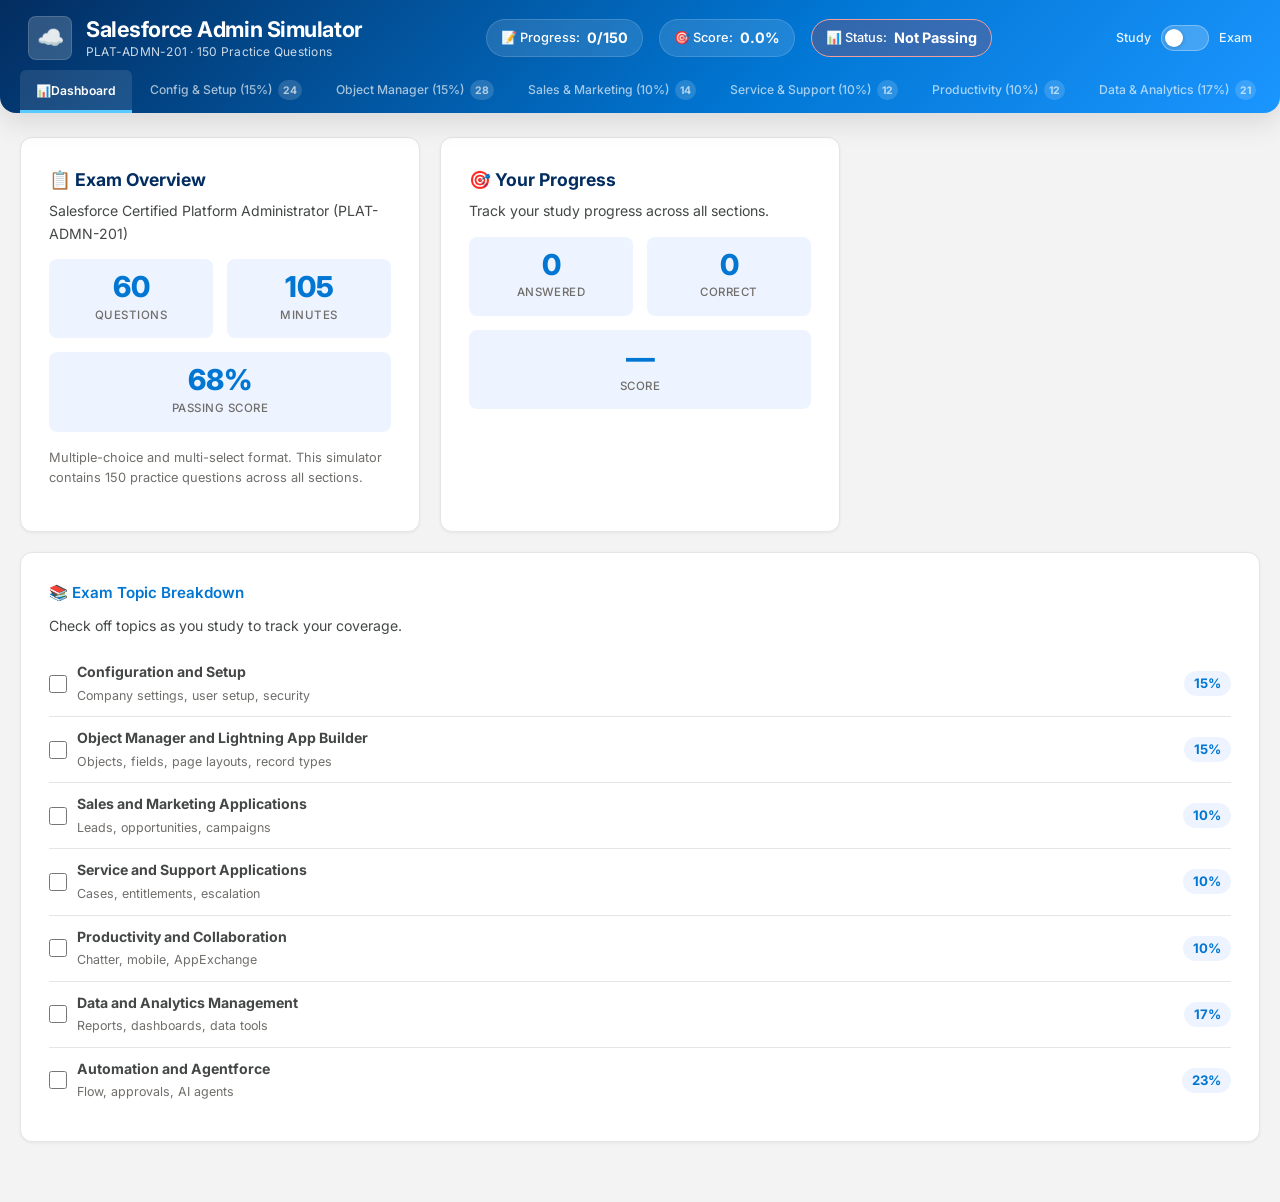
==== index.html @ 17dee217 "v1" ====
<!DOCTYPE html>
<!-- saved from url=(0061)https://david-bazalduaa.github.io/Salesforce_Admin_Questions/ -->
<html lang="en"><head><meta http-equiv="Content-Type" content="text/html; charset=UTF-8">
  
  <meta name="viewport" content="width=device-width, initial-scale=1.0">
  <meta name="description" content="Interactive Salesforce Certified Platform Administrator (PLAT-ADMN-201) Exam Simulator with 150 practice questions, study and exam modes, and real-time scoring.">
  <title>Salesforce Admin Exam Simulator — PLAT-ADMN-201</title>
  <link rel="stylesheet" href="./styles.css">
  <link rel="icon" href="data:image/svg+xml,&lt;svg xmlns=&#39;http://www.w3.org/2000/svg&#39; viewBox=&#39;0 0 100 100&#39;&gt;&lt;text y=&#39;.9em&#39; font-size=&#39;90&#39;&gt;%E2%98%81%EF%B8%8F&lt;/text&gt;&lt;/svg&gt;">
</head>
<body>

  <!-- ===== PASSWORD GATE OVERLAY ===== -->
  <div class="password-overlay unlocked" id="password-overlay">
    <div class="password-card">
      <div class="password-lock-icon">🔒</div>
      <h2>Authorized Access Only</h2>
      <p>Please enter the access password to start the simulator.</p>
      <form id="password-form" class="password-form" onsubmit="checkPassword(event)">
        <div class="password-input-wrapper">
          <input type="password" id="password-input" placeholder="Enter password" required="" autofocus="" autocomplete="current-password">
          <div class="password-error" id="password-error" style="display: none;">❌ Incorrect password. Please try again.</div>
        </div>
        <button type="submit" class="password-submit-btn">Unlock Simulator</button>
      </form>
    </div>
  </div>

  <!-- ===== APP HEADER ===== -->
  <header class="app-header">
    <div class="header-top">
      <!-- Brand -->
      <div class="header-brand">
        <div class="logo-icon">☁️</div>
        <h1>
          Salesforce Admin Simulator
          <span>PLAT-ADMN-201 · 150 Practice Questions</span>
        </h1>
      </div>

      <!-- Global Score Matrix -->
      <div class="score-matrix">
        <div class="score-pill" id="pill-progress">
          📝 Progress: <span class="pill-value">0/150</span>
        </div>
        <div class="score-pill" id="pill-score">
          🎯 Score: <span class="pill-value">0.0%</span>
        </div>
        <div class="score-pill failing" id="pill-status">
          📊 Status: <span class="pill-value">Not Passing</span>
        </div>

        <!-- Exam Timer (hidden by default) -->
        <div class="exam-timer" id="exam-timer">
          <span class="timer-icon">⏱️</span>
          <span id="timer-text">01:45:00</span>
        </div>

        <!-- Submit Exam Button (hidden by default) -->
        <button class="submit-exam-btn" id="submit-exam-btn">Submit Exam</button>
      </div>

      <!-- Mode Toggle -->
      <div class="mode-toggle-wrapper">
        <label for="mode-toggle">Study</label>
        <input type="checkbox" class="toggle-switch" id="mode-toggle" aria-label="Toggle between Study and Exam mode">
        <label for="mode-toggle">Exam</label>
      </div>
    </div>

    <!-- Tab Navigation -->
    <nav class="tab-nav" id="tab-nav" role="tablist" aria-label="Exam sections"><button class="tab-btn active" data-tab="0">📊Dashboard</button><button class="tab-btn" data-tab="1">Config &amp; Setup (15%)<span class="tab-badge">24</span></button><button class="tab-btn" data-tab="2">Object Manager (15%)<span class="tab-badge">28</span></button><button class="tab-btn" data-tab="3">Sales &amp; Marketing (10%)<span class="tab-badge">14</span></button><button class="tab-btn" data-tab="4">Service &amp; Support (10%)<span class="tab-badge">12</span></button><button class="tab-btn" data-tab="5">Productivity (10%)<span class="tab-badge">12</span></button><button class="tab-btn" data-tab="6">Data &amp; Analytics (17%)<span class="tab-badge">21</span></button><button class="tab-btn" data-tab="7">Automation (23%)<span class="tab-badge">39</span></button><button class="tab-btn" data-tab="8">🎯Full Exam (150)<span class="tab-badge">150</span></button></nav>
  </header>

  <!-- ===== MAIN CONTENT ===== -->
  <main id="app-container" class="">
    <div class="tab-content">
      <!-- Tab 0: Dashboard & Guide -->
      <div class="tab-pane active" id="tab-0" role="tabpanel">
    <div class="dashboard-grid">
      <div class="dash-card">
        <h2>📋 Exam Overview</h2>
        <p>Salesforce Certified Platform Administrator (PLAT-ADMN-201)</p>
        <div class="stat-row">
          <div class="stat-box">
            <div class="stat-value">60</div>
            <div class="stat-label">Questions</div>
          </div>
          <div class="stat-box">
            <div class="stat-value">105</div>
            <div class="stat-label">Minutes</div>
          </div>
          <div class="stat-box">
            <div class="stat-value">68%</div>
            <div class="stat-label">Passing Score</div>
          </div>
        </div>
        <p style="font-size:.8rem;color:var(--text-muted);">Multiple-choice and multi-select format. This simulator contains 150 practice questions across all sections.</p>
      </div>

      <div class="dash-card">
        <h2>🎯 Your Progress</h2>
        <p>Track your study progress across all sections.</p>
        <div class="stat-row">
          <div class="stat-box">
            <div class="stat-value" id="dash-answered">0</div>
            <div class="stat-label">Answered</div>
          </div>
          <div class="stat-box">
            <div class="stat-value" id="dash-correct">0</div>
            <div class="stat-label">Correct</div>
          </div>
          <div class="stat-box">
            <div class="stat-value" id="dash-score">—</div>
            <div class="stat-label">Score</div>
          </div>
        </div>
      </div>

      <div class="dash-card full-width">
        <h3>📚 Exam Topic Breakdown</h3>
        <p>Check off topics as you study to track your coverage.</p>
        <ul class="topic-checklist">
          
            <li>
              <input type="checkbox" id="chk-Configuration-and-Setup">
              <div>
                <strong>Configuration and Setup</strong><br>
                <span style="font-size:.78rem;color:var(--text-muted)">Company settings, user setup, security</span>
              </div>
              <span class="topic-weight">15%</span>
            </li>
          
            <li>
              <input type="checkbox" id="chk-Object-Manager-and-Lightning-App-Builder">
              <div>
                <strong>Object Manager and Lightning App Builder</strong><br>
                <span style="font-size:.78rem;color:var(--text-muted)">Objects, fields, page layouts, record types</span>
              </div>
              <span class="topic-weight">15%</span>
            </li>
          
            <li>
              <input type="checkbox" id="chk-Sales-and-Marketing-Applications">
              <div>
                <strong>Sales and Marketing Applications</strong><br>
                <span style="font-size:.78rem;color:var(--text-muted)">Leads, opportunities, campaigns</span>
              </div>
              <span class="topic-weight">10%</span>
            </li>
          
            <li>
              <input type="checkbox" id="chk-Service-and-Support-Applications">
              <div>
                <strong>Service and Support Applications</strong><br>
                <span style="font-size:.78rem;color:var(--text-muted)">Cases, entitlements, escalation</span>
              </div>
              <span class="topic-weight">10%</span>
            </li>
          
            <li>
              <input type="checkbox" id="chk-Productivity-and-Collaboration">
              <div>
                <strong>Productivity and Collaboration</strong><br>
                <span style="font-size:.78rem;color:var(--text-muted)">Chatter, mobile, AppExchange</span>
              </div>
              <span class="topic-weight">10%</span>
            </li>
          
            <li>
              <input type="checkbox" id="chk-Data-and-Analytics-Management">
              <div>
                <strong>Data and Analytics Management</strong><br>
                <span style="font-size:.78rem;color:var(--text-muted)">Reports, dashboards, data tools</span>
              </div>
              <span class="topic-weight">17%</span>
            </li>
          
            <li>
              <input type="checkbox" id="chk-Automation-and-Agentforce">
              <div>
                <strong>Automation and Agentforce</strong><br>
                <span style="font-size:.78rem;color:var(--text-muted)">Flow, approvals, AI agents</span>
              </div>
              <span class="topic-weight">23%</span>
            </li>
          
        </ul>
      </div>
    </div>
  </div>

      <!-- Tab 1: Configuration and Setup -->
      <div class="tab-pane" id="tab-1" role="tabpanel">
    <div class="section-header">
      <h2>Configuration and Setup</h2>
      <div class="section-header-actions">
        <button class="btn-shuffle" onclick="shuffleTab(1)" title="Shuffle question order">🔀 Shuffle</button>
        <span class="section-progress" id="progress-1">0 / 24 Answered</span>
      </div>
    </div>
    <div class="quiz-container" id="quiz-1">
      
    <div class="question-card" id="qcard-6" data-qid="6">
      <div class="question-header">
        <div class="question-number ">Q6</div>
        <div class="question-body">
          <div class="question-text">
            How should a Platform Administrator view Currencies, Fiscal Year settings, and Business Hours in Salesforce?
            
          </div>
        </div>
      </div>
      <div class="options-list" id="options-6">
        
          <div class="option-item" data-qid="6" data-letter="A" onclick="selectOption(6,&#39;A&#39;,false)">
            <div class="option-radio "></div>
            <div class="option-letter">A</div>
            <div class="option-text">User Management Settings</div>
          </div>
        
          <div class="option-item" data-qid="6" data-letter="B" onclick="selectOption(6,&#39;B&#39;,false)">
            <div class="option-radio "></div>
            <div class="option-letter">B</div>
            <div class="option-text">Company Settings</div>
          </div>
        
          <div class="option-item" data-qid="6" data-letter="C" onclick="selectOption(6,&#39;C&#39;,false)">
            <div class="option-radio "></div>
            <div class="option-letter">C</div>
            <div class="option-text">Custom Settings</div>
          </div>
        
          <div class="option-item" data-qid="6" data-letter="D" onclick="selectOption(6,&#39;D&#39;,false)">
            <div class="option-radio "></div>
            <div class="option-letter">D</div>
            <div class="option-text">Feature Settings</div>
          </div>
        
      </div>
      <div class="question-actions" id="actions-6">
        <button class="btn-submit primary" id="submit-6" disabled="" onclick="submitAnswer(6)">Submit Answer</button>
      </div>
      <div class="explanation-panel" id="explanation-6">
        <h4>💡 Explanation</h4>
        <p>In Salesforce Setup, Company Settings is the central location where global organizational parameters are managed, including Company Information, Fiscal Year settings, Business Hours, and Multi-Currency management.</p>
      </div>
    </div>
  
    <div class="question-card" id="qcard-7" data-qid="7">
      <div class="question-header">
        <div class="question-number ">Q7</div>
        <div class="question-body">
          <div class="question-text">
            A VP of sales needs to report on records owned by individuals in various parts of the role hierarchy. The organization-wide default is set to Private. What should a Platform Administrator configure to achieve this?
            
          </div>
        </div>
      </div>
      <div class="options-list" id="options-7">
        
          <div class="option-item" data-qid="7" data-letter="A" onclick="selectOption(7,&#39;A&#39;,false)">
            <div class="option-radio "></div>
            <div class="option-letter">A</div>
            <div class="option-text">Field-Level Security</div>
          </div>
        
          <div class="option-item" data-qid="7" data-letter="B" onclick="selectOption(7,&#39;B&#39;,false)">
            <div class="option-radio "></div>
            <div class="option-letter">B</div>
            <div class="option-text">Sharing Rules</div>
          </div>
        
          <div class="option-item" data-qid="7" data-letter="C" onclick="selectOption(7,&#39;C&#39;,false)">
            <div class="option-radio "></div>
            <div class="option-letter">C</div>
            <div class="option-text">Permission Sets</div>
          </div>
        
          <div class="option-item" data-qid="7" data-letter="D" onclick="selectOption(7,&#39;D&#39;,false)">
            <div class="option-radio "></div>
            <div class="option-letter">D</div>
            <div class="option-text">Restriction Rules</div>
          </div>
        
      </div>
      <div class="question-actions" id="actions-7">
        <button class="btn-submit primary" id="submit-7" disabled="" onclick="submitAnswer(7)">Submit Answer</button>
      </div>
      <div class="explanation-panel" id="explanation-7">
        <h4>💡 Explanation</h4>
        <p>When the Organization-Wide Default for an object is set to Private, Sharing Rules allow the admin to create exceptions based on record ownership or specific criteria to grant the necessary visibility for reporting without making the data public.</p>
      </div>
    </div>
  
    <div class="question-card" id="qcard-10" data-qid="10">
      <div class="question-header">
        <div class="question-number ">Q10</div>
        <div class="question-body">
          <div class="question-text">
            A Platform Administrator at Cloud Kicks is setting up a new Salesforce instance. The business requirements mandate that marketers are given access to opportunities. The administrator assigns the Marketing User profile. What should the administrator do next?
            
          </div>
        </div>
      </div>
      <div class="options-list" id="options-10">
        
          <div class="option-item" data-qid="10" data-letter="A" onclick="selectOption(10,&#39;A&#39;,false)">
            <div class="option-radio "></div>
            <div class="option-letter">A</div>
            <div class="option-text">Edit the object permissions to include Opportunity.</div>
          </div>
        
          <div class="option-item" data-qid="10" data-letter="B" onclick="selectOption(10,&#39;B&#39;,false)">
            <div class="option-radio "></div>
            <div class="option-letter">B</div>
            <div class="option-text">Add a custom permission set to include Opportunity.</div>
          </div>
        
          <div class="option-item" data-qid="10" data-letter="C" onclick="selectOption(10,&#39;C&#39;,false)">
            <div class="option-radio "></div>
            <div class="option-letter">C</div>
            <div class="option-text">Edit the role to enable Sales access.</div>
          </div>
        
          <div class="option-item" data-qid="10" data-letter="D" onclick="selectOption(10,&#39;D&#39;,false)">
            <div class="option-radio "></div>
            <div class="option-letter">D</div>
            <div class="option-text">Configure the assigned apps to include Opportunity.</div>
          </div>
        
      </div>
      <div class="question-actions" id="actions-10">
        <button class="btn-submit primary" id="submit-10" disabled="" onclick="submitAnswer(10)">Submit Answer</button>
      </div>
      <div class="explanation-panel" id="explanation-10">
        <h4>💡 Explanation</h4>
        <p>Profiles define Object-Level Security (CRUD permissions). The Marketing User profile typically does not include full Edit access to Opportunities. The admin should edit the profile's object permissions to include Read and Edit for Opportunities.</p>
      </div>
    </div>
  
    <div class="question-card" id="qcard-19" data-qid="19">
      <div class="question-header">
        <div class="question-number ">Q19</div>
        <div class="question-body">
          <div class="question-text">
            Universal Containers wants collaborative selling where multiple roles work together on customer accounts. Which feature should a Platform Administrator configure?
            
          </div>
        </div>
      </div>
      <div class="options-list" id="options-19">
        
          <div class="option-item" data-qid="19" data-letter="A" onclick="selectOption(19,&#39;A&#39;,false)">
            <div class="option-radio "></div>
            <div class="option-letter">A</div>
            <div class="option-text">Set up default account teams with specified access levels for different team roles.</div>
          </div>
        
          <div class="option-item" data-qid="19" data-letter="B" onclick="selectOption(19,&#39;B&#39;,false)">
            <div class="option-radio "></div>
            <div class="option-letter">B</div>
            <div class="option-text">Create sharing rules to grant access to opportunities and cases for support teams.</div>
          </div>
        
          <div class="option-item" data-qid="19" data-letter="C" onclick="selectOption(19,&#39;C&#39;,false)">
            <div class="option-radio "></div>
            <div class="option-letter">C</div>
            <div class="option-text">Configure role hierarchy to automatically grant account access to the appropriate teams.</div>
          </div>
        
          <div class="option-item" data-qid="19" data-letter="D" onclick="selectOption(19,&#39;D&#39;,false)">
            <div class="option-radio "></div>
            <div class="option-letter">D</div>
            <div class="option-text">Use permission sets to provide additional access to account-related records.</div>
          </div>
        
      </div>
      <div class="question-actions" id="actions-19">
        <button class="btn-submit primary" id="submit-19" disabled="" onclick="submitAnswer(19)">Submit Answer</button>
      </div>
      <div class="explanation-panel" id="explanation-19">
        <h4>💡 Explanation</h4>
        <p>Account Teams are designed specifically for collaborative selling, allowing multiple users with specific roles and varying levels of access. Default Account Teams allow users to add their entire team to an Account with a single click.</p>
      </div>
    </div>
  
    <div class="question-card" id="qcard-24" data-qid="24">
      <div class="question-header">
        <div class="question-number ">Q24</div>
        <div class="question-body">
          <div class="question-text">
            A Platform Administrator has set up a junior administrator as a delegated administrator. What should the administrator consider regarding delegated administrators?
            
          </div>
        </div>
      </div>
      <div class="options-list" id="options-24">
        
          <div class="option-item" data-qid="24" data-letter="A" onclick="selectOption(24,&#39;A&#39;,false)">
            <div class="option-radio "></div>
            <div class="option-letter">A</div>
            <div class="option-text">Delegated administrators can unlock users but cannot reset passwords.</div>
          </div>
        
          <div class="option-item" data-qid="24" data-letter="B" onclick="selectOption(24,&#39;B&#39;,false)">
            <div class="option-radio "></div>
            <div class="option-letter">B</div>
            <div class="option-text">Delegated administrators can update field-level security on standard objects.</div>
          </div>
        
          <div class="option-item" data-qid="24" data-letter="C" onclick="selectOption(24,&#39;C&#39;,false)">
            <div class="option-radio "></div>
            <div class="option-letter">C</div>
            <div class="option-text">Delegated administrators cannot modify permission sets.</div>
          </div>
        
          <div class="option-item" data-qid="24" data-letter="D" onclick="selectOption(24,&#39;D&#39;,false)">
            <div class="option-radio "></div>
            <div class="option-letter">D</div>
            <div class="option-text">Delegated administrators cannot assign users to profiles.</div>
          </div>
        
      </div>
      <div class="question-actions" id="actions-24">
        <button class="btn-submit primary" id="submit-24" disabled="" onclick="submitAnswer(24)">Submit Answer</button>
      </div>
      <div class="explanation-panel" id="explanation-24">
        <h4>💡 Explanation</h4>
        <p>Delegated administrators cannot modify permission sets. They are primarily intended to manage users within specific roles, reset passwords, and manage specific custom objects, without granting them full system access.</p>
      </div>
    </div>
  
    <div class="question-card" id="qcard-34" data-qid="34">
      <div class="question-header">
        <div class="question-number ">Q34</div>
        <div class="question-body">
          <div class="question-text">
            Cloud Kicks wants a small subset of leadership users to have Modify All access like administrators. How should the administrator team accomplish this?
            
          </div>
        </div>
      </div>
      <div class="options-list" id="options-34">
        
          <div class="option-item" data-qid="34" data-letter="A" onclick="selectOption(34,&#39;A&#39;,false)">
            <div class="option-radio "></div>
            <div class="option-letter">A</div>
            <div class="option-text">Assign the standard Platform User profile and edit permissions to Modify All.</div>
          </div>
        
          <div class="option-item" data-qid="34" data-letter="B" onclick="selectOption(34,&#39;B&#39;,false)">
            <div class="option-radio "></div>
            <div class="option-letter">B</div>
            <div class="option-text">Assign the standard System Administrator profile that includes Modify All access.</div>
          </div>
        
          <div class="option-item" data-qid="34" data-letter="C" onclick="selectOption(34,&#39;C&#39;,false)">
            <div class="option-radio "></div>
            <div class="option-letter">C</div>
            <div class="option-text">Assign the standard User profile and add a custom permission set with Modify All access.</div>
          </div>
        
          <div class="option-item" data-qid="34" data-letter="D" onclick="selectOption(34,&#39;D&#39;,false)">
            <div class="option-radio "></div>
            <div class="option-letter">D</div>
            <div class="option-text">Clone the standard User profile and assign a Modify All role.</div>
          </div>
        
      </div>
      <div class="question-actions" id="actions-34">
        <button class="btn-submit primary" id="submit-34" disabled="" onclick="submitAnswer(34)">Submit Answer</button>
      </div>
      <div class="explanation-panel" id="explanation-34">
        <h4>💡 Explanation</h4>
        <p>The Principle of Least Privilege dictates keeping leadership on their standard profile and granting Modify All Data via a Permission Set. This provides data visibility without administrative control.</p>
      </div>
    </div>
  
    <div class="question-card" id="qcard-39" data-qid="39">
      <div class="question-header">
        <div class="question-number ">Q39</div>
        <div class="question-body">
          <div class="question-text">
            A sales rep leaves and is rehired but can no longer see previously accessible records in a Private sharing model. What is the likely cause?
            
          </div>
        </div>
      </div>
      <div class="options-list" id="options-39">
        
          <div class="option-item" data-qid="39" data-letter="A" onclick="selectOption(39,&#39;A&#39;,false)">
            <div class="option-radio "></div>
            <div class="option-letter">A</div>
            <div class="option-text">The stage of the opportunity records was changed to Closed Lost.</div>
          </div>
        
          <div class="option-item" data-qid="39" data-letter="B" onclick="selectOption(39,&#39;B&#39;,false)">
            <div class="option-radio "></div>
            <div class="option-letter">B</div>
            <div class="option-text">The record type of the opportunity records was changed.</div>
          </div>
        
          <div class="option-item" data-qid="39" data-letter="C" onclick="selectOption(39,&#39;C&#39;,false)">
            <div class="option-radio "></div>
            <div class="option-letter">C</div>
            <div class="option-text">The records were manually shared with the user.</div>
          </div>
        
          <div class="option-item" data-qid="39" data-letter="D" onclick="selectOption(39,&#39;D&#39;,false)">
            <div class="option-radio "></div>
            <div class="option-letter">D</div>
            <div class="option-text">Permission sets were removed when the user was deactivated.</div>
          </div>
        
      </div>
      <div class="question-actions" id="actions-39">
        <button class="btn-submit primary" id="submit-39" disabled="" onclick="submitAnswer(39)">Submit Answer</button>
      </div>
      <div class="explanation-panel" id="explanation-39">
        <h4>💡 Explanation</h4>
        <p>When a user is deactivated, all their Manual Shares are automatically and permanently deleted. Even if the user is reactivated, those manual shares do not return.</p>
      </div>
    </div>
  
    <div class="question-card" id="qcard-59" data-qid="59">
      <div class="question-header">
        <div class="question-number ">Q59</div>
        <div class="question-body">
          <div class="question-text">
            A Platform Administrator has reviewed an upcoming critical update. How should the administrator proceed with activation?
            
          </div>
        </div>
      </div>
      <div class="options-list" id="options-59">
        
          <div class="option-item" data-qid="59" data-letter="A" onclick="selectOption(59,&#39;A&#39;,false)">
            <div class="option-radio "></div>
            <div class="option-letter">A</div>
            <div class="option-text">Allow the critical update to auto-activate in a sandbox.</div>
          </div>
        
          <div class="option-item" data-qid="59" data-letter="B" onclick="selectOption(59,&#39;B&#39;,false)">
            <div class="option-radio "></div>
            <div class="option-letter">B</div>
            <div class="option-text">Activate the critical update in production.</div>
          </div>
        
          <div class="option-item" data-qid="59" data-letter="C" onclick="selectOption(59,&#39;C&#39;,false)">
            <div class="option-radio "></div>
            <div class="option-letter">C</div>
            <div class="option-text">Activate the critical update in a sandbox.</div>
          </div>
        
          <div class="option-item" data-qid="59" data-letter="D" onclick="selectOption(59,&#39;D&#39;,false)">
            <div class="option-radio "></div>
            <div class="option-letter">D</div>
            <div class="option-text">Allow the critical update to auto-activate.</div>
          </div>
        
      </div>
      <div class="question-actions" id="actions-59">
        <button class="btn-submit primary" id="submit-59" disabled="" onclick="submitAnswer(59)">Submit Answer</button>
      </div>
      <div class="explanation-panel" id="explanation-59">
        <h4>💡 Explanation</h4>
        <p>Best practice is to activate and test critical updates in a Sandbox environment first to identify and resolve any breaking changes before they affect live business operations.</p>
      </div>
    </div>
  
    <div class="question-card" id="qcard-60" data-qid="60">
      <div class="question-header">
        <div class="question-number ">Q60</div>
        <div class="question-body">
          <div class="question-text">
            Users assigned a custom Minimum Access profile with permission sets don't see the Lightning interface. What should the administrator do?
            
          </div>
        </div>
      </div>
      <div class="options-list" id="options-60">
        
          <div class="option-item" data-qid="60" data-letter="A" onclick="selectOption(60,&#39;A&#39;,false)">
            <div class="option-radio "></div>
            <div class="option-letter">A</div>
            <div class="option-text">Enable the Enhanced Interface for User Access Policies.</div>
          </div>
        
          <div class="option-item" data-qid="60" data-letter="B" onclick="selectOption(60,&#39;B&#39;,false)">
            <div class="option-radio "></div>
            <div class="option-letter">B</div>
            <div class="option-text">Add Lightning component to a layout.</div>
          </div>
        
          <div class="option-item" data-qid="60" data-letter="C" onclick="selectOption(60,&#39;C&#39;,false)">
            <div class="option-radio "></div>
            <div class="option-letter">C</div>
            <div class="option-text">Create a page in Lightning App Builder with the org as default.</div>
          </div>
        
          <div class="option-item" data-qid="60" data-letter="D" onclick="selectOption(60,&#39;D&#39;,false)">
            <div class="option-radio "></div>
            <div class="option-letter">D</div>
            <div class="option-text">Assign a permission to enable Lightning Experience User.</div>
          </div>
        
      </div>
      <div class="question-actions" id="actions-60">
        <button class="btn-submit primary" id="submit-60" disabled="" onclick="submitAnswer(60)">Submit Answer</button>
      </div>
      <div class="explanation-panel" id="explanation-60">
        <h4>💡 Explanation</h4>
        <p>The Minimum Access profile does not include the Lightning Experience User permission. A Permission Set with this checkbox must be assigned to unlock the Lightning interface.</p>
      </div>
    </div>
  
    <div class="question-card" id="qcard-61" data-qid="61">
      <div class="question-header">
        <div class="question-number ">Q61</div>
        <div class="question-body">
          <div class="question-text">
            A VP of sales gets an error saving an opportunity but the administrator cannot replicate it. How should the administrator troubleshoot?
            
          </div>
        </div>
      </div>
      <div class="options-list" id="options-61">
        
          <div class="option-item" data-qid="61" data-letter="A" onclick="selectOption(61,&#39;A&#39;,false)">
            <div class="option-radio "></div>
            <div class="option-letter">A</div>
            <div class="option-text">Log in as a system administrator to troubleshoot.</div>
          </div>
        
          <div class="option-item" data-qid="61" data-letter="B" onclick="selectOption(61,&#39;B&#39;,false)">
            <div class="option-radio "></div>
            <div class="option-letter">B</div>
            <div class="option-text">Use 'Login as' to log in as the user.</div>
          </div>
        
          <div class="option-item" data-qid="61" data-letter="C" onclick="selectOption(61,&#39;C&#39;,false)">
            <div class="option-radio "></div>
            <div class="option-letter">C</div>
            <div class="option-text">Use an AppExchange product to troubleshoot.</div>
          </div>
        
          <div class="option-item" data-qid="61" data-letter="D" onclick="selectOption(61,&#39;D&#39;,false)">
            <div class="option-radio "></div>
            <div class="option-letter">D</div>
            <div class="option-text">Ask the user for their password so the admin can log in.</div>
          </div>
        
      </div>
      <div class="question-actions" id="actions-61">
        <button class="btn-submit primary" id="submit-61" disabled="" onclick="submitAnswer(61)">Submit Answer</button>
      </div>
      <div class="explanation-panel" id="explanation-61">
        <h4>💡 Explanation</h4>
        <p>The 'Login as' feature allows the administrator to experience the system through the user's specific profile, role, and sharing permissions to identify context-specific issues.</p>
      </div>
    </div>
  
    <div class="question-card" id="qcard-79" data-qid="79">
      <div class="question-header">
        <div class="question-number multi-select">Q79</div>
        <div class="question-body">
          <div class="question-text">
            Cloud Kicks has OWD for Opportunity set to Private. Which two features should open up access for collaborative deals?
            <span class="multi-badge">Select 2</span>
          </div>
        </div>
      </div>
      <div class="options-list" id="options-79">
        
          <div class="option-item" data-qid="79" data-letter="A" onclick="selectOption(79,&#39;A&#39;,true)">
            <div class="option-radio checkbox-style"></div>
            <div class="option-letter">A</div>
            <div class="option-text">Sharing rules</div>
          </div>
        
          <div class="option-item" data-qid="79" data-letter="B" onclick="selectOption(79,&#39;B&#39;,true)">
            <div class="option-radio checkbox-style"></div>
            <div class="option-letter">B</div>
            <div class="option-text">Sharing set</div>
          </div>
        
          <div class="option-item" data-qid="79" data-letter="C" onclick="selectOption(79,&#39;C&#39;,true)">
            <div class="option-radio checkbox-style"></div>
            <div class="option-letter">C</div>
            <div class="option-text">Role hierarchy</div>
          </div>
        
          <div class="option-item" data-qid="79" data-letter="D" onclick="selectOption(79,&#39;D&#39;,true)">
            <div class="option-radio checkbox-style"></div>
            <div class="option-letter">D</div>
            <div class="option-text">Profiles</div>
          </div>
        
      </div>
      <div class="question-actions" id="actions-79">
        <button class="btn-submit primary" id="submit-79" disabled="" onclick="submitAnswer(79)">Submit Answer</button>
      </div>
      <div class="explanation-panel" id="explanation-79">
        <h4>💡 Explanation</h4>
        <p>Sharing Rules grant lateral access based on criteria or ownership. Role Hierarchy automatically grants vertical access upward. Both extend the Private sharing model without making data public.</p>
      </div>
    </div>
  
    <div class="question-card" id="qcard-88" data-qid="88">
      <div class="question-header">
        <div class="question-number ">Q88</div>
        <div class="question-body">
          <div class="question-text">
            Ursa Major Solar has reps on Pacific and Eastern Time. Eastern reps need business hours set 3 hours earlier. How should a Platform Administrator solve this?
            
          </div>
        </div>
      </div>
      <div class="options-list" id="options-88">
        
          <div class="option-item" data-qid="88" data-letter="A" onclick="selectOption(88,&#39;A&#39;,false)">
            <div class="option-radio "></div>
            <div class="option-letter">A</div>
            <div class="option-text">Adjust the current business hours to accommodate the Eastern time zone.</div>
          </div>
        
          <div class="option-item" data-qid="88" data-letter="B" onclick="selectOption(88,&#39;B&#39;,false)">
            <div class="option-radio "></div>
            <div class="option-letter">B</div>
            <div class="option-text">Allow the reps to set business hours manually.</div>
          </div>
        
          <div class="option-item" data-qid="88" data-letter="C" onclick="selectOption(88,&#39;C&#39;,false)">
            <div class="option-radio "></div>
            <div class="option-letter">C</div>
            <div class="option-text">Set temporary business hours for each time zone.</div>
          </div>
        
          <div class="option-item" data-qid="88" data-letter="D" onclick="selectOption(88,&#39;D&#39;,false)">
            <div class="option-radio "></div>
            <div class="option-letter">D</div>
            <div class="option-text">Create one set of business hours per time zone.</div>
          </div>
        
      </div>
      <div class="question-actions" id="actions-88">
        <button class="btn-submit primary" id="submit-88" disabled="" onclick="submitAnswer(88)">Submit Answer</button>
      </div>
      <div class="explanation-panel" id="explanation-88">
        <h4>💡 Explanation</h4>
        <p>Salesforce allows creating multiple Business Hours records to support teams in different time zones. This ensures escalation rules and milestones calculate correctly per timezone.</p>
      </div>
    </div>
  
    <div class="question-card" id="qcard-96" data-qid="96">
      <div class="question-header">
        <div class="question-number ">Q96</div>
        <div class="question-body">
          <div class="question-text">
            A Platform Administrator needs to ensure only individual users' financial records are visible on reports to meet data privacy requirements. How?
            
          </div>
        </div>
      </div>
      <div class="options-list" id="options-96">
        
          <div class="option-item" data-qid="96" data-letter="A" onclick="selectOption(96,&#39;A&#39;,false)">
            <div class="option-radio "></div>
            <div class="option-letter">A</div>
            <div class="option-text">Set sharing model as Public Read/Write.</div>
          </div>
        
          <div class="option-item" data-qid="96" data-letter="B" onclick="selectOption(96,&#39;B&#39;,false)">
            <div class="option-radio "></div>
            <div class="option-letter">B</div>
            <div class="option-text">Set sharing model as Private for the respective object(s).</div>
          </div>
        
          <div class="option-item" data-qid="96" data-letter="C" onclick="selectOption(96,&#39;C&#39;,false)">
            <div class="option-radio "></div>
            <div class="option-letter">C</div>
            <div class="option-text">Create multiple reports filtered per user.</div>
          </div>
        
          <div class="option-item" data-qid="96" data-letter="D" onclick="selectOption(96,&#39;D&#39;,false)">
            <div class="option-radio "></div>
            <div class="option-letter">D</div>
            <div class="option-text">Use Apex sharing to hide records.</div>
          </div>
        
      </div>
      <div class="question-actions" id="actions-96">
        <button class="btn-submit primary" id="submit-96" disabled="" onclick="submitAnswer(96)">Submit Answer</button>
      </div>
      <div class="explanation-panel" id="explanation-96">
        <h4>💡 Explanation</h4>
        <p>Setting the OWD to Private ensures users can only see their own records. Report engines automatically respect these sharing settings.</p>
      </div>
    </div>
  
    <div class="question-card" id="qcard-97" data-qid="97">
      <div class="question-header">
        <div class="question-number ">Q97</div>
        <div class="question-body">
          <div class="question-text">
            A sales manager is going on leave for several months. How should a Platform Administrator prevent them from logging in?
            
          </div>
        </div>
      </div>
      <div class="options-list" id="options-97">
        
          <div class="option-item" data-qid="97" data-letter="A" onclick="selectOption(97,&#39;A&#39;,false)">
            <div class="option-radio "></div>
            <div class="option-letter">A</div>
            <div class="option-text">Reassign the user's license during leave.</div>
          </div>
        
          <div class="option-item" data-qid="97" data-letter="B" onclick="selectOption(97,&#39;B&#39;,false)">
            <div class="option-radio "></div>
            <div class="option-letter">B</div>
            <div class="option-text">Change the Login Hours for the profile.</div>
          </div>
        
          <div class="option-item" data-qid="97" data-letter="C" onclick="selectOption(97,&#39;C&#39;,false)">
            <div class="option-radio "></div>
            <div class="option-letter">C</div>
            <div class="option-text">Freeze the user's account.</div>
          </div>
        
          <div class="option-item" data-qid="97" data-letter="D" onclick="selectOption(97,&#39;D&#39;,false)">
            <div class="option-radio "></div>
            <div class="option-letter">D</div>
            <div class="option-text">Restrict Login IP Addresses for the profile.</div>
          </div>
        
      </div>
      <div class="question-actions" id="actions-97">
        <button class="btn-submit primary" id="submit-97" disabled="" onclick="submitAnswer(97)">Submit Answer</button>
      </div>
      <div class="explanation-panel" id="explanation-97">
        <h4>💡 Explanation</h4>
        <p>Freezing an account stops the user from accessing the system immediately without deactivating them, preserving their records, role, and dashboard dependencies.</p>
      </div>
    </div>
  
    <div class="question-card" id="qcard-106" data-qid="106">
      <div class="question-header">
        <div class="question-number ">Q106</div>
        <div class="question-body">
          <div class="question-text">
            A Platform Administrator needs to restrict login access to specific hours and IP addresses. Which setting should be updated?
            
          </div>
        </div>
      </div>
      <div class="options-list" id="options-106">
        
          <div class="option-item" data-qid="106" data-letter="A" onclick="selectOption(106,&#39;A&#39;,false)">
            <div class="option-radio "></div>
            <div class="option-letter">A</div>
            <div class="option-text">Company Settings</div>
          </div>
        
          <div class="option-item" data-qid="106" data-letter="B" onclick="selectOption(106,&#39;B&#39;,false)">
            <div class="option-radio "></div>
            <div class="option-letter">B</div>
            <div class="option-text">The user's role</div>
          </div>
        
          <div class="option-item" data-qid="106" data-letter="C" onclick="selectOption(106,&#39;C&#39;,false)">
            <div class="option-radio "></div>
            <div class="option-letter">C</div>
            <div class="option-text">The user's profile</div>
          </div>
        
          <div class="option-item" data-qid="106" data-letter="D" onclick="selectOption(106,&#39;D&#39;,false)">
            <div class="option-radio "></div>
            <div class="option-letter">D</div>
            <div class="option-text">Custom permission sets</div>
          </div>
        
      </div>
      <div class="question-actions" id="actions-106">
        <button class="btn-submit primary" id="submit-106" disabled="" onclick="submitAnswer(106)">Submit Answer</button>
      </div>
      <div class="explanation-panel" id="explanation-106">
        <h4>💡 Explanation</h4>
        <p>Login Hours and Login IP Ranges are managed at the Profile level and are strictly enforced, denying access outside allowed hours or from unauthorized IPs.</p>
      </div>
    </div>
  
    <div class="question-card" id="qcard-111" data-qid="111">
      <div class="question-header">
        <div class="question-number ">Q111</div>
        <div class="question-body">
          <div class="question-text">
            Cloud Kicks is hiring 15 support reps who need Service Console access. How should the administrator ensure appropriate access?
            
          </div>
        </div>
      </div>
      <div class="options-list" id="options-111">
        
          <div class="option-item" data-qid="111" data-letter="A" onclick="selectOption(111,&#39;A&#39;,false)">
            <div class="option-radio "></div>
            <div class="option-letter">A</div>
            <div class="option-text">Enable the Service Cloud User feature license for the support reps.</div>
          </div>
        
          <div class="option-item" data-qid="111" data-letter="B" onclick="selectOption(111,&#39;B&#39;,false)">
            <div class="option-radio "></div>
            <div class="option-letter">B</div>
            <div class="option-text">Create a permission set for the Service Console.</div>
          </div>
        
          <div class="option-item" data-qid="111" data-letter="C" onclick="selectOption(111,&#39;C&#39;,false)">
            <div class="option-radio "></div>
            <div class="option-letter">C</div>
            <div class="option-text">Build a Service Console using Lightning App Builder.</div>
          </div>
        
          <div class="option-item" data-qid="111" data-letter="D" onclick="selectOption(111,&#39;D&#39;,false)">
            <div class="option-radio "></div>
            <div class="option-letter">D</div>
            <div class="option-text">Assign the Salesforce Platform User License.</div>
          </div>
        
      </div>
      <div class="question-actions" id="actions-111">
        <button class="btn-submit primary" id="submit-111" disabled="" onclick="submitAnswer(111)">Submit Answer</button>
      </div>
      <div class="explanation-panel" id="explanation-111">
        <h4>💡 Explanation</h4>
        <p>The Service Cloud User feature license checkbox must be enabled on each user's record to provide access to the Service Console and advanced Service Cloud features.</p>
      </div>
    </div>
  
    <div class="question-card" id="qcard-113" data-qid="113">
      <div class="question-header">
        <div class="question-number ">Q113</div>
        <div class="question-body">
          <div class="question-text">
            A new Platform Administrator needs to find out what type of licenses have been purchased and how many are available. Where should they look?
            
          </div>
        </div>
      </div>
      <div class="options-list" id="options-113">
        
          <div class="option-item" data-qid="113" data-letter="A" onclick="selectOption(113,&#39;A&#39;,false)">
            <div class="option-radio "></div>
            <div class="option-letter">A</div>
            <div class="option-text">Usage-based entitlements related list in company information</div>
          </div>
        
          <div class="option-item" data-qid="113" data-letter="B" onclick="selectOption(113,&#39;B&#39;,false)">
            <div class="option-radio "></div>
            <div class="option-letter">B</div>
            <div class="option-text">Search for licenses types in setup</div>
          </div>
        
          <div class="option-item" data-qid="113" data-letter="C" onclick="selectOption(113,&#39;C&#39;,false)">
            <div class="option-radio "></div>
            <div class="option-letter">C</div>
            <div class="option-text">User licenses related list in company information</div>
          </div>
        
          <div class="option-item" data-qid="113" data-letter="D" onclick="selectOption(113,&#39;D&#39;,false)">
            <div class="option-radio "></div>
            <div class="option-letter">D</div>
            <div class="option-text">User management settings in setup</div>
          </div>
        
      </div>
      <div class="question-actions" id="actions-113">
        <button class="btn-submit primary" id="submit-113" disabled="" onclick="submitAnswer(113)">Submit Answer</button>
      </div>
      <div class="explanation-panel" id="explanation-113">
        <h4>💡 Explanation</h4>
        <p>The Company Information page in Setup shows the User Licenses related list with every license type, total seats, seats in use, and available licenses.</p>
      </div>
    </div>
  
    <div class="question-card" id="qcard-117" data-qid="117">
      <div class="question-header">
        <div class="question-number multi-select">Q117</div>
        <div class="question-body">
          <div class="question-text">
            A user is locked out of Salesforce after multiple failed login attempts. Which two steps should a Platform Administrator take?
            <span class="multi-badge">Select 2</span>
          </div>
        </div>
      </div>
      <div class="options-list" id="options-117">
        
          <div class="option-item" data-qid="117" data-letter="A" onclick="selectOption(117,&#39;A&#39;,true)">
            <div class="option-radio checkbox-style"></div>
            <div class="option-letter">A</div>
            <div class="option-text">Log in as the user to unlock and reset the password.</div>
          </div>
        
          <div class="option-item" data-qid="117" data-letter="B" onclick="selectOption(117,&#39;B&#39;,true)">
            <div class="option-radio checkbox-style"></div>
            <div class="option-letter">B</div>
            <div class="option-text">Use the unlock button on the user's record detail page.</div>
          </div>
        
          <div class="option-item" data-qid="117" data-letter="C" onclick="selectOption(117,&#39;C&#39;,true)">
            <div class="option-radio checkbox-style"></div>
            <div class="option-letter">C</div>
            <div class="option-text">Reset password on the user's record detail page.</div>
          </div>
        
          <div class="option-item" data-qid="117" data-letter="D" onclick="selectOption(117,&#39;D&#39;,true)">
            <div class="option-radio checkbox-style"></div>
            <div class="option-letter">D</div>
            <div class="option-text">Reset the password policies to allow the user to login.</div>
          </div>
        
      </div>
      <div class="question-actions" id="actions-117">
        <button class="btn-submit primary" id="submit-117" disabled="" onclick="submitAnswer(117)">Submit Answer</button>
      </div>
      <div class="explanation-panel" id="explanation-117">
        <h4>💡 Explanation</h4>
        <p>The administrator should first click the Unlock button to clear the lockout status, then use the Reset Password button to send a temporary link to the user's email.</p>
      </div>
    </div>
  
    <div class="question-card" id="qcard-118" data-qid="118">
      <div class="question-header">
        <div class="question-number ">Q118</div>
        <div class="question-body">
          <div class="question-text">
            Service reps in a call center use different desks daily. How should a Platform Administrator streamline the login process to avoid repeated authentication?
            
          </div>
        </div>
      </div>
      <div class="options-list" id="options-118">
        
          <div class="option-item" data-qid="118" data-letter="A" onclick="selectOption(118,&#39;A&#39;,false)">
            <div class="option-radio "></div>
            <div class="option-letter">A</div>
            <div class="option-text">Custom Profile</div>
          </div>
        
          <div class="option-item" data-qid="118" data-letter="B" onclick="selectOption(118,&#39;B&#39;,false)">
            <div class="option-radio "></div>
            <div class="option-letter">B</div>
            <div class="option-text">Trusted IP Ranges</div>
          </div>
        
          <div class="option-item" data-qid="118" data-letter="C" onclick="selectOption(118,&#39;C&#39;,false)">
            <div class="option-radio "></div>
            <div class="option-letter">C</div>
            <div class="option-text">Multi-factor Authentication</div>
          </div>
        
          <div class="option-item" data-qid="118" data-letter="D" onclick="selectOption(118,&#39;D&#39;,false)">
            <div class="option-radio "></div>
            <div class="option-letter">D</div>
            <div class="option-text">Permission Set</div>
          </div>
        
      </div>
      <div class="question-actions" id="actions-118">
        <button class="btn-submit primary" id="submit-118" disabled="" onclick="submitAnswer(118)">Submit Answer</button>
      </div>
      <div class="explanation-panel" id="explanation-118">
        <h4>💡 Explanation</h4>
        <p>Trusted IP Ranges (Network Access) bypass identity verification for users logging in from within the corporate network, preventing 'unrecognized device' prompts.</p>
      </div>
    </div>
  
    <div class="question-card" id="qcard-119" data-qid="119">
      <div class="question-header">
        <div class="question-number ">Q119</div>
        <div class="question-body">
          <div class="question-text">
            Two sales teams with roles subordinate to the same Manager need to share records. How should a Platform Administrator share records owned by sales team A with sales team B?
            
          </div>
        </div>
      </div>
      <div class="options-list" id="options-119">
        
          <div class="option-item" data-qid="119" data-letter="A" onclick="selectOption(119,&#39;A&#39;,false)">
            <div class="option-radio "></div>
            <div class="option-letter">A</div>
            <div class="option-text">Criteria-based sharing</div>
          </div>
        
          <div class="option-item" data-qid="119" data-letter="B" onclick="selectOption(119,&#39;B&#39;,false)">
            <div class="option-radio "></div>
            <div class="option-letter">B</div>
            <div class="option-text">Owner-based sharing</div>
          </div>
        
          <div class="option-item" data-qid="119" data-letter="C" onclick="selectOption(119,&#39;C&#39;,false)">
            <div class="option-radio "></div>
            <div class="option-letter">C</div>
            <div class="option-text">Hierarchical sharing</div>
          </div>
        
          <div class="option-item" data-qid="119" data-letter="D" onclick="selectOption(119,&#39;D&#39;,false)">
            <div class="option-radio "></div>
            <div class="option-letter">D</div>
            <div class="option-text">Manual sharing</div>
          </div>
        
      </div>
      <div class="question-actions" id="actions-119">
        <button class="btn-submit primary" id="submit-119" disabled="" onclick="submitAnswer(119)">Submit Answer</button>
      </div>
      <div class="explanation-panel" id="explanation-119">
        <h4>💡 Explanation</h4>
        <p>An Owner-based Sharing Rule shares records owned by members of one role with members of another role, providing lateral access between peer teams.</p>
      </div>
    </div>
  
    <div class="question-card" id="qcard-122" data-qid="122">
      <div class="question-header">
        <div class="question-number ">Q122</div>
        <div class="question-body">
          <div class="question-text">
            A Platform Administrator gets a duplicate username error when setting up a new user. What is causing this?
            
          </div>
        </div>
      </div>
      <div class="options-list" id="options-122">
        
          <div class="option-item" data-qid="122" data-letter="A" onclick="selectOption(122,&#39;A&#39;,false)">
            <div class="option-radio "></div>
            <div class="option-letter">A</div>
            <div class="option-text">The username was not configured in the format of an email address.</div>
          </div>
        
          <div class="option-item" data-qid="122" data-letter="B" onclick="selectOption(122,&#39;B&#39;,false)">
            <div class="option-radio "></div>
            <div class="option-letter">B</div>
            <div class="option-text">The email address and username must be unique across all Salesforce orgs.</div>
          </div>
        
          <div class="option-item" data-qid="122" data-letter="C" onclick="selectOption(122,&#39;C&#39;,false)">
            <div class="option-radio "></div>
            <div class="option-letter">C</div>
            <div class="option-text">The username must be unique across all Salesforce orgs.</div>
          </div>
        
          <div class="option-item" data-qid="122" data-letter="D" onclick="selectOption(122,&#39;D&#39;,false)">
            <div class="option-radio "></div>
            <div class="option-letter">D</div>
            <div class="option-text">The username has a restricted domain name within it.</div>
          </div>
        
      </div>
      <div class="question-actions" id="actions-122">
        <button class="btn-submit primary" id="submit-122" disabled="" onclick="submitAnswer(122)">Submit Answer</button>
      </div>
      <div class="explanation-panel" id="explanation-122">
        <h4>💡 Explanation</h4>
        <p>Salesforce usernames are globally unique identifiers. A username used in any Salesforce organization (production, sandboxes, developer editions) cannot be reused in any other org.</p>
      </div>
    </div>
  
    <div class="question-card" id="qcard-127" data-qid="127">
      <div class="question-header">
        <div class="question-number ">Q127</div>
        <div class="question-body">
          <div class="question-text">
            Multiple system administrators make configuration changes. Which tool tracks these changes?
            
          </div>
        </div>
      </div>
      <div class="options-list" id="options-127">
        
          <div class="option-item" data-qid="127" data-letter="A" onclick="selectOption(127,&#39;A&#39;,false)">
            <div class="option-radio "></div>
            <div class="option-letter">A</div>
            <div class="option-text">Health Check</div>
          </div>
        
          <div class="option-item" data-qid="127" data-letter="B" onclick="selectOption(127,&#39;B&#39;,false)">
            <div class="option-radio "></div>
            <div class="option-letter">B</div>
            <div class="option-text">Setup Audit Trail</div>
          </div>
        
          <div class="option-item" data-qid="127" data-letter="C" onclick="selectOption(127,&#39;C&#39;,false)">
            <div class="option-radio "></div>
            <div class="option-letter">C</div>
            <div class="option-text">History Tracking</div>
          </div>
        
          <div class="option-item" data-qid="127" data-letter="D" onclick="selectOption(127,&#39;D&#39;,false)">
            <div class="option-radio "></div>
            <div class="option-letter">D</div>
            <div class="option-text">Feed Tracking</div>
          </div>
        
      </div>
      <div class="question-actions" id="actions-127">
        <button class="btn-submit primary" id="submit-127" disabled="" onclick="submitAnswer(127)">Submit Answer</button>
      </div>
      <div class="explanation-panel" id="explanation-127">
        <h4>💡 Explanation</h4>
        <p>Setup Audit Trail records all administrative and configuration changes, including who made them, when, and what was altered, for the last six months.</p>
      </div>
    </div>
  
    <div class="question-card" id="qcard-132" data-qid="132">
      <div class="question-header">
        <div class="question-number ">Q132</div>
        <div class="question-body">
          <div class="question-text">
            Sales reps should be able to report on each other's records with OWD set to Private. What should a Platform Administrator do?
            
          </div>
        </div>
      </div>
      <div class="options-list" id="options-132">
        
          <div class="option-item" data-qid="132" data-letter="A" onclick="selectOption(132,&#39;A&#39;,false)">
            <div class="option-radio "></div>
            <div class="option-letter">A</div>
            <div class="option-text">Create an owner-based sharing rule for Accounts with Read Only Opportunity Access.</div>
          </div>
        
          <div class="option-item" data-qid="132" data-letter="B" onclick="selectOption(132,&#39;B&#39;,false)">
            <div class="option-radio "></div>
            <div class="option-letter">B</div>
            <div class="option-text">Create a report and save it in a shared folder.</div>
          </div>
        
          <div class="option-item" data-qid="132" data-letter="C" onclick="selectOption(132,&#39;C&#39;,false)">
            <div class="option-radio "></div>
            <div class="option-letter">C</div>
            <div class="option-text">Use Apex sharing to share records between users.</div>
          </div>
        
          <div class="option-item" data-qid="132" data-letter="D" onclick="selectOption(132,&#39;D&#39;,false)">
            <div class="option-radio "></div>
            <div class="option-letter">D</div>
            <div class="option-text">Create manual sharing for specific records.</div>
          </div>
        
      </div>
      <div class="question-actions" id="actions-132">
        <button class="btn-submit primary" id="submit-132" disabled="" onclick="submitAnswer(132)">Submit Answer</button>
      </div>
      <div class="explanation-panel" id="explanation-132">
        <h4>💡 Explanation</h4>
        <p>An Owner-based Sharing Rule shares records between members of a Public Group, granting Read Only access to Accounts and associated Opportunities.</p>
      </div>
    </div>
  
    <div class="question-card" id="qcard-142" data-qid="142">
      <div class="question-header">
        <div class="question-number ">Q142</div>
        <div class="question-body">
          <div class="question-text">
            A Platform Administrator is unable to deactivate a user who has left the company. What is preventing the deactivation?
            
          </div>
        </div>
      </div>
      <div class="options-list" id="options-142">
        
          <div class="option-item" data-qid="142" data-letter="A" onclick="selectOption(142,&#39;A&#39;,false)">
            <div class="option-radio "></div>
            <div class="option-letter">A</div>
            <div class="option-text">The user is the running user of a dashboard.</div>
          </div>
        
          <div class="option-item" data-qid="142" data-letter="B" onclick="selectOption(142,&#39;B&#39;,false)">
            <div class="option-radio "></div>
            <div class="option-letter">B</div>
            <div class="option-text">The user is part of an active case assignment rule.</div>
          </div>
        
          <div class="option-item" data-qid="142" data-letter="C" onclick="selectOption(142,&#39;C&#39;,false)">
            <div class="option-radio "></div>
            <div class="option-letter">C</div>
            <div class="option-text">The user is part of an Opportunity team.</div>
          </div>
        
          <div class="option-item" data-qid="142" data-letter="D" onclick="selectOption(142,&#39;D&#39;,false)">
            <div class="option-radio "></div>
            <div class="option-letter">D</div>
            <div class="option-text">The user is part of an Account team.</div>
          </div>
        
      </div>
      <div class="question-actions" id="actions-142">
        <button class="btn-submit primary" id="submit-142" disabled="" onclick="submitAnswer(142)">Submit Answer</button>
      </div>
      <div class="explanation-panel" id="explanation-142">
        <h4>💡 Explanation</h4>
        <p>Being the Running User of a Dashboard is a hard system block that prevents deactivation. The administrator must change the dashboard's running user first.</p>
      </div>
    </div>
  
    </div>
  </div>

      <!-- Tab 2: Object Manager and Lightning App Builder -->
      <div class="tab-pane" id="tab-2" role="tabpanel">
    <div class="section-header">
      <h2>Object Manager and Lightning App Builder</h2>
      <div class="section-header-actions">
        <button class="btn-shuffle" onclick="shuffleTab(2)" title="Shuffle question order">🔀 Shuffle</button>
        <span class="section-progress" id="progress-2">0 / 28 Answered</span>
      </div>
    </div>
    <div class="quiz-container" id="quiz-2">
      
    <div class="question-card" id="qcard-4" data-qid="4">
      <div class="question-header">
        <div class="question-number ">Q4</div>
        <div class="question-body">
          <div class="question-text">
            Northern Trail Outfitters has two different sales processes: one for business opportunities with four stages and one for partner opportunities with eight stages. Both processes will vary in page layouts and picklist value options. What should a Platform Administrator configure to meet these requirements?
            
          </div>
        </div>
      </div>
      <div class="options-list" id="options-4">
        
          <div class="option-item" data-qid="4" data-letter="A" onclick="selectOption(4,&#39;A&#39;,false)">
            <div class="option-radio "></div>
            <div class="option-letter">A</div>
            <div class="option-text">Different page layouts that control the picklist values for the opportunity types</div>
          </div>
        
          <div class="option-item" data-qid="4" data-letter="B" onclick="selectOption(4,&#39;B&#39;,false)">
            <div class="option-radio "></div>
            <div class="option-letter">B</div>
            <div class="option-text">Separate record types and sales processes for the different types of opportunities</div>
          </div>
        
          <div class="option-item" data-qid="4" data-letter="C" onclick="selectOption(4,&#39;C&#39;,false)">
            <div class="option-radio "></div>
            <div class="option-letter">C</div>
            <div class="option-text">Validation rules that ensure that users are entering accurate sales stage information</div>
          </div>
        
          <div class="option-item" data-qid="4" data-letter="D" onclick="selectOption(4,&#39;D&#39;,false)">
            <div class="option-radio "></div>
            <div class="option-letter">D</div>
            <div class="option-text">Public groups to limit record types and sales processes for opportunities</div>
          </div>
        
      </div>
      <div class="question-actions" id="actions-4">
        <button class="btn-submit primary" id="submit-4" disabled="" onclick="submitAnswer(4)">Submit Answer</button>
      </div>
      <div class="explanation-panel" id="explanation-4">
        <h4>💡 Explanation</h4>
        <p>To manage different business requirements for the Opportunity object, Salesforce utilizes a combination of Record Types and Sales Processes. A Sales Process selects which Stage picklist values are visible. Record Types allow different users to see different Page Layouts and picklist options based on the type of record.</p>
      </div>
    </div>
  
    <div class="question-card" id="qcard-13" data-qid="13">
      <div class="question-header">
        <div class="question-number ">Q13</div>
        <div class="question-body">
          <div class="question-text">
            Cloud Kicks wants to leverage roll-up summaries on the Account object. Which standard object supports this roll-up summary natively?
            
          </div>
        </div>
      </div>
      <div class="options-list" id="options-13">
        
          <div class="option-item" data-qid="13" data-letter="A" onclick="selectOption(13,&#39;A&#39;,false)">
            <div class="option-radio "></div>
            <div class="option-letter">A</div>
            <div class="option-text">Opportunity</div>
          </div>
        
          <div class="option-item" data-qid="13" data-letter="B" onclick="selectOption(13,&#39;B&#39;,false)">
            <div class="option-radio "></div>
            <div class="option-letter">B</div>
            <div class="option-text">Contact</div>
          </div>
        
          <div class="option-item" data-qid="13" data-letter="C" onclick="selectOption(13,&#39;C&#39;,false)">
            <div class="option-radio "></div>
            <div class="option-letter">C</div>
            <div class="option-text">Case</div>
          </div>
        
          <div class="option-item" data-qid="13" data-letter="D" onclick="selectOption(13,&#39;D&#39;,false)">
            <div class="option-radio "></div>
            <div class="option-letter">D</div>
            <div class="option-text">Campaigns</div>
          </div>
        
      </div>
      <div class="question-actions" id="actions-13">
        <button class="btn-submit primary" id="submit-13" disabled="" onclick="submitAnswer(13)">Submit Answer</button>
      </div>
      <div class="explanation-panel" id="explanation-13">
        <h4>💡 Explanation</h4>
        <p>A Roll-up Summary Field is natively available only on the Master side of a Master-Detail relationship. Salesforce provides a built-in Master-Detail-like relationship between Accounts and Opportunities, allowing roll-up summary fields on the Account.</p>
      </div>
    </div>
  
    <div class="question-card" id="qcard-28" data-qid="28">
      <div class="question-header">
        <div class="question-number ">Q28</div>
        <div class="question-body">
          <div class="question-text">
            Once an opportunity reaches the negotiation stage, the Amount field becomes required for sales users. Sales managers need to bypass this. How should a Platform Administrator implement this?
            
          </div>
        </div>
      </div>
      <div class="options-list" id="options-28">
        
          <div class="option-item" data-qid="28" data-letter="A" onclick="selectOption(28,&#39;A&#39;,false)">
            <div class="option-radio "></div>
            <div class="option-letter">A</div>
            <div class="option-text">Make the field required for all users.</div>
          </div>
        
          <div class="option-item" data-qid="28" data-letter="B" onclick="selectOption(28,&#39;B&#39;,false)">
            <div class="option-radio "></div>
            <div class="option-letter">B</div>
            <div class="option-text">Assign the Administrator profile to the managers.</div>
          </div>
        
          <div class="option-item" data-qid="28" data-letter="C" onclick="selectOption(28,&#39;C&#39;,false)">
            <div class="option-radio "></div>
            <div class="option-letter">C</div>
            <div class="option-text">Configure a validation rule to meet the criteria.</div>
          </div>
        
          <div class="option-item" data-qid="28" data-letter="D" onclick="selectOption(28,&#39;D&#39;,false)">
            <div class="option-radio "></div>
            <div class="option-letter">D</div>
            <div class="option-text">Create a formula field to fill in the field for managers.</div>
          </div>
        
      </div>
      <div class="question-actions" id="actions-28">
        <button class="btn-submit primary" id="submit-28" disabled="" onclick="submitAnswer(28)">Submit Answer</button>
      </div>
      <div class="explanation-panel" id="explanation-28">
        <h4>💡 Explanation</h4>
        <p>A Validation Rule can enforce conditional requirement logic based on both record data (the stage) and user data (the profile). The formula checks the Stage, Amount, and user profile to selectively enforce the requirement.</p>
      </div>
    </div>
  
    <div class="question-card" id="qcard-30" data-qid="30">
      <div class="question-header">
        <div class="question-number ">Q30</div>
        <div class="question-body">
          <div class="question-text">
            The Cloud Kicks sales team wants two fields on Opportunity cards in Kanban view changed. Which feature should a Platform Administrator access?
            
          </div>
        </div>
      </div>
      <div class="options-list" id="options-30">
        
          <div class="option-item" data-qid="30" data-letter="A" onclick="selectOption(30,&#39;A&#39;,false)">
            <div class="option-radio "></div>
            <div class="option-letter">A</div>
            <div class="option-text">Record Type</div>
          </div>
        
          <div class="option-item" data-qid="30" data-letter="B" onclick="selectOption(30,&#39;B&#39;,false)">
            <div class="option-radio "></div>
            <div class="option-letter">B</div>
            <div class="option-text">Compact Layout</div>
          </div>
        
          <div class="option-item" data-qid="30" data-letter="C" onclick="selectOption(30,&#39;C&#39;,false)">
            <div class="option-radio "></div>
            <div class="option-letter">C</div>
            <div class="option-text">Page Layout</div>
          </div>
        
          <div class="option-item" data-qid="30" data-letter="D" onclick="selectOption(30,&#39;D&#39;,false)">
            <div class="option-radio "></div>
            <div class="option-letter">D</div>
            <div class="option-text">Kanban Settings</div>
          </div>
        
      </div>
      <div class="question-actions" id="actions-30">
        <button class="btn-submit primary" id="submit-30" disabled="" onclick="submitAnswer(30)">Submit Answer</button>
      </div>
      <div class="explanation-panel" id="explanation-30">
        <h4>💡 Explanation</h4>
        <p>The Compact Layout controls which fields are displayed in the header of a record and on the cards in the Kanban view. Editing the primary compact layout directly controls the fields on Kanban cards.</p>
      </div>
    </div>
  
    <div class="question-card" id="qcard-37" data-qid="37">
      <div class="question-header">
        <div class="question-number ">Q37</div>
        <div class="question-body">
          <div class="question-text">
            Users are reporting different options when updating a custom picklist on Opportunity based on the kind of opportunity. Where should a Platform Administrator update the options?
            
          </div>
        </div>
      </div>
      <div class="options-list" id="options-37">
        
          <div class="option-item" data-qid="37" data-letter="A" onclick="selectOption(37,&#39;A&#39;,false)">
            <div class="option-radio "></div>
            <div class="option-letter">A</div>
            <div class="option-text">Related lookup filters</div>
          </div>
        
          <div class="option-item" data-qid="37" data-letter="B" onclick="selectOption(37,&#39;B&#39;,false)">
            <div class="option-radio "></div>
            <div class="option-letter">B</div>
            <div class="option-text">Record type</div>
          </div>
        
          <div class="option-item" data-qid="37" data-letter="C" onclick="selectOption(37,&#39;C&#39;,false)">
            <div class="option-radio "></div>
            <div class="option-letter">C</div>
            <div class="option-text">Picklist value sets</div>
          </div>
        
          <div class="option-item" data-qid="37" data-letter="D" onclick="selectOption(37,&#39;D&#39;,false)">
            <div class="option-radio "></div>
            <div class="option-letter">D</div>
            <div class="option-text">Fields and relationships</div>
          </div>
        
      </div>
      <div class="question-actions" id="actions-37">
        <button class="btn-submit primary" id="submit-37" disabled="" onclick="submitAnswer(37)">Submit Answer</button>
      </div>
      <div class="explanation-panel" id="explanation-37">
        <h4>💡 Explanation</h4>
        <p>Record Types determine which picklist values are available for a specific type of record. The administrator adjusts the available values within the Record Type settings.</p>
      </div>
    </div>
  
    <div class="question-card" id="qcard-38" data-qid="38">
      <div class="question-header">
        <div class="question-number multi-select">Q38</div>
        <div class="question-body">
          <div class="question-text">
            An administrator needs to create customized pages for the Salesforce mobile app. Which two types of pages should be built using the Lightning App Builder?
            <span class="multi-badge">Select 2</span>
          </div>
        </div>
      </div>
      <div class="options-list" id="options-38">
        
          <div class="option-item" data-qid="38" data-letter="A" onclick="selectOption(38,&#39;A&#39;,true)">
            <div class="option-radio checkbox-style"></div>
            <div class="option-letter">A</div>
            <div class="option-text">App page</div>
          </div>
        
          <div class="option-item" data-qid="38" data-letter="B" onclick="selectOption(38,&#39;B&#39;,true)">
            <div class="option-radio checkbox-style"></div>
            <div class="option-letter">B</div>
            <div class="option-text">User page</div>
          </div>
        
          <div class="option-item" data-qid="38" data-letter="C" onclick="selectOption(38,&#39;C&#39;,true)">
            <div class="option-radio checkbox-style"></div>
            <div class="option-letter">C</div>
            <div class="option-text">Record page</div>
          </div>
        
          <div class="option-item" data-qid="38" data-letter="D" onclick="selectOption(38,&#39;D&#39;,true)">
            <div class="option-radio checkbox-style"></div>
            <div class="option-letter">D</div>
            <div class="option-text">Dashboard page</div>
          </div>
        
      </div>
      <div class="question-actions" id="actions-38">
        <button class="btn-submit primary" id="submit-38" disabled="" onclick="submitAnswer(38)">Submit Answer</button>
      </div>
      <div class="explanation-panel" id="explanation-38">
        <h4>💡 Explanation</h4>
        <p>Lightning App Builder supports App Pages (custom landing pages for apps) and Record Pages (customized layouts for specific objects). There is no 'User Page' type, and dashboards are created in the Dashboard Builder.</p>
      </div>
    </div>
  
    <div class="question-card" id="qcard-40" data-qid="40">
      <div class="question-header">
        <div class="question-number ">Q40</div>
        <div class="question-body">
          <div class="question-text">
            Cloud Kicks wants to change the standard Account Type field label to read 'Tier' on page layouts. How should a Platform Administrator implement this change?
            
          </div>
        </div>
      </div>
      <div class="options-list" id="options-40">
        
          <div class="option-item" data-qid="40" data-letter="A" onclick="selectOption(40,&#39;A&#39;,false)">
            <div class="option-radio "></div>
            <div class="option-letter">A</div>
            <div class="option-text">Edit the Type field and change the name.</div>
          </div>
        
          <div class="option-item" data-qid="40" data-letter="B" onclick="selectOption(40,&#39;B&#39;,false)">
            <div class="option-radio "></div>
            <div class="option-letter">B</div>
            <div class="option-text">Use Rename Tabs and Labels.</div>
          </div>
        
          <div class="option-item" data-qid="40" data-letter="C" onclick="selectOption(40,&#39;C&#39;,false)">
            <div class="option-radio "></div>
            <div class="option-letter">C</div>
            <div class="option-text">Build a custom field called Tier and delete Type.</div>
          </div>
        
          <div class="option-item" data-qid="40" data-letter="D" onclick="selectOption(40,&#39;D&#39;,false)">
            <div class="option-radio "></div>
            <div class="option-letter">D</div>
            <div class="option-text">Create a global picklist value set.</div>
          </div>
        
      </div>
      <div class="question-actions" id="actions-40">
        <button class="btn-submit primary" id="submit-40" disabled="" onclick="submitAnswer(40)">Submit Answer</button>
      </div>
      <div class="explanation-panel" id="explanation-40">
        <h4>💡 Explanation</h4>
        <p>Rename Tabs and Labels in Setup allows an administrator to modify the display name of standard fields globally across the organization while preserving the underlying data and logic.</p>
      </div>
    </div>
  
    <div class="question-card" id="qcard-42" data-qid="42">
      <div class="question-header">
        <div class="question-number multi-select">Q42</div>
        <div class="question-body">
          <div class="question-text">
            Universal Containers' Platform Administrator needs to create a many-to-many relationship between two custom objects. Which two steps should the administrator take?
            <span class="multi-badge">Select 2</span>
          </div>
        </div>
      </div>
      <div class="options-list" id="options-42">
        
          <div class="option-item" data-qid="42" data-letter="A" onclick="selectOption(42,&#39;A&#39;,true)">
            <div class="option-radio checkbox-style"></div>
            <div class="option-letter">A</div>
            <div class="option-text">Create a junction with a custom object.</div>
          </div>
        
          <div class="option-item" data-qid="42" data-letter="B" onclick="selectOption(42,&#39;B&#39;,true)">
            <div class="option-radio checkbox-style"></div>
            <div class="option-letter">B</div>
            <div class="option-text">Create two master-detail relationships on the new object.</div>
          </div>
        
          <div class="option-item" data-qid="42" data-letter="C" onclick="selectOption(42,&#39;C&#39;,true)">
            <div class="option-radio checkbox-style"></div>
            <div class="option-letter">C</div>
            <div class="option-text">Create URL fields on a custom object.</div>
          </div>
        
          <div class="option-item" data-qid="42" data-letter="D" onclick="selectOption(42,&#39;D&#39;,true)">
            <div class="option-radio checkbox-style"></div>
            <div class="option-letter">D</div>
            <div class="option-text">Create two lookup relationships on the new object.</div>
          </div>
        
      </div>
      <div class="question-actions" id="actions-42">
        <button class="btn-submit primary" id="submit-42" disabled="" onclick="submitAnswer(42)">Submit Answer</button>
      </div>
      <div class="explanation-panel" id="explanation-42">
        <h4>💡 Explanation</h4>
        <p>A many-to-many relationship requires a Junction Object—a custom object with two Master-Detail relationship fields, each pointing to one of the two objects being related.</p>
      </div>
    </div>
  
    <div class="question-card" id="qcard-44" data-qid="44">
      <div class="question-header">
        <div class="question-number ">Q44</div>
        <div class="question-body">
          <div class="question-text">
            The Activity Timeline is missing from the Account record page. What should a Platform Administrator do?
            
          </div>
        </div>
      </div>
      <div class="options-list" id="options-44">
        
          <div class="option-item" data-qid="44" data-letter="A" onclick="selectOption(44,&#39;A&#39;,false)">
            <div class="option-radio "></div>
            <div class="option-letter">A</div>
            <div class="option-text">Add the standard Activities component to the Account Lightning record page.</div>
          </div>
        
          <div class="option-item" data-qid="44" data-letter="B" onclick="selectOption(44,&#39;B&#39;,false)">
            <div class="option-radio "></div>
            <div class="option-letter">B</div>
            <div class="option-text">Update the user's permission to allow Edit access to the Activity Timeline.</div>
          </div>
        
          <div class="option-item" data-qid="44" data-letter="C" onclick="selectOption(44,&#39;C&#39;,false)">
            <div class="option-radio "></div>
            <div class="option-letter">C</div>
            <div class="option-text">Run a report to verify whether any activities have been logged for that Account.</div>
          </div>
        
          <div class="option-item" data-qid="44" data-letter="D" onclick="selectOption(44,&#39;D&#39;,false)">
            <div class="option-radio "></div>
            <div class="option-letter">D</div>
            <div class="option-text">Add a button for the Activity Timeline in the Object Manager for the Account object.</div>
          </div>
        
      </div>
      <div class="question-actions" id="actions-44">
        <button class="btn-submit primary" id="submit-44" disabled="" onclick="submitAnswer(44)">Submit Answer</button>
      </div>
      <div class="explanation-panel" id="explanation-44">
        <h4>💡 Explanation</h4>
        <p>The Activity Timeline is a standard Lightning component. If missing, the administrator should drag the Activities component onto the page in the Lightning App Builder.</p>
      </div>
    </div>
  
    <div class="question-card" id="qcard-47" data-qid="47">
      <div class="question-header">
        <div class="question-number ">Q47</div>
        <div class="question-body">
          <div class="question-text">
            A custom text area field should appear in the highlights panel of the Account page. How should the administrator accomplish this?
            
          </div>
        </div>
      </div>
      <div class="options-list" id="options-47">
        
          <div class="option-item" data-qid="47" data-letter="A" onclick="selectOption(47,&#39;A&#39;,false)">
            <div class="option-radio "></div>
            <div class="option-letter">A</div>
            <div class="option-text">In the Account object manager, create a custom compact layout.</div>
          </div>
        
          <div class="option-item" data-qid="47" data-letter="B" onclick="selectOption(47,&#39;B&#39;,false)">
            <div class="option-radio "></div>
            <div class="option-letter">B</div>
            <div class="option-text">Make the field required and move it to the top of the page.</div>
          </div>
        
          <div class="option-item" data-qid="47" data-letter="C" onclick="selectOption(47,&#39;C&#39;,false)">
            <div class="option-radio "></div>
            <div class="option-letter">C</div>
            <div class="option-text">Create a new page layout with a section titled highlights panel.</div>
          </div>
        
          <div class="option-item" data-qid="47" data-letter="D" onclick="selectOption(47,&#39;D&#39;,false)">
            <div class="option-radio "></div>
            <div class="option-letter">D</div>
            <div class="option-text">From the page layout editor, drag the field to the highlights panel.</div>
          </div>
        
      </div>
      <div class="question-actions" id="actions-47">
        <button class="btn-submit primary" id="submit-47" disabled="" onclick="submitAnswer(47)">Submit Answer</button>
      </div>
      <div class="explanation-panel" id="explanation-47">
        <h4>💡 Explanation</h4>
        <p>The Highlights Panel is controlled by the Compact Layout. To add a field to this area, the administrator must create or edit a custom compact layout in the Object Manager.</p>
      </div>
    </div>
  
    <div class="question-card" id="qcard-48" data-qid="48">
      <div class="question-header">
        <div class="question-number ">Q48</div>
        <div class="question-body">
          <div class="question-text">
            A Platform Administrator wants to add prepopulated subjects for Tasks and Events separately. What should the administrator configure?
            
          </div>
        </div>
      </div>
      <div class="options-list" id="options-48">
        
          <div class="option-item" data-qid="48" data-letter="A" onclick="selectOption(48,&#39;A&#39;,false)">
            <div class="option-radio "></div>
            <div class="option-letter">A</div>
            <div class="option-text">Add the new values to the predefined field values for the global actions.</div>
          </div>
        
          <div class="option-item" data-qid="48" data-letter="B" onclick="selectOption(48,&#39;B&#39;,false)">
            <div class="option-radio "></div>
            <div class="option-letter">B</div>
            <div class="option-text">Add specific picklist values for the Task subject field and for the Event subject field separately.</div>
          </div>
        
          <div class="option-item" data-qid="48" data-letter="C" onclick="selectOption(48,&#39;C&#39;,false)">
            <div class="option-radio "></div>
            <div class="option-letter">C</div>
            <div class="option-text">Create a new custom Subject picklist field on Activity and add the field values.</div>
          </div>
        
          <div class="option-item" data-qid="48" data-letter="D" onclick="selectOption(48,&#39;D&#39;,false)">
            <div class="option-radio "></div>
            <div class="option-letter">D</div>
            <div class="option-text">Include all picklist values for the Activity subject field.</div>
          </div>
        
      </div>
      <div class="question-actions" id="actions-48">
        <button class="btn-submit primary" id="submit-48" disabled="" onclick="submitAnswer(48)">Submit Answer</button>
      </div>
      <div class="explanation-panel" id="explanation-48">
        <h4>💡 Explanation</h4>
        <p>Tasks and Events have separate picklist value sets for the Subject field. The admin adds values specifically to each object's Subject field to keep them distinct.</p>
      </div>
    </div>
  
    <div class="question-card" id="qcard-49" data-qid="49">
      <div class="question-header">
        <div class="question-number multi-select">Q49</div>
        <div class="question-body">
          <div class="question-text">
            A text area field was accidentally removed from a page layout. What are two methods for restoring it?
            <span class="multi-badge">Select 2</span>
          </div>
        </div>
      </div>
      <div class="options-list" id="options-49">
        
          <div class="option-item" data-qid="49" data-letter="A" onclick="selectOption(49,&#39;A&#39;,true)">
            <div class="option-radio checkbox-style"></div>
            <div class="option-letter">A</div>
            <div class="option-text">Clone the layout from a different profile and use save as.</div>
          </div>
        
          <div class="option-item" data-qid="49" data-letter="B" onclick="selectOption(49,&#39;B&#39;,true)">
            <div class="option-radio checkbox-style"></div>
            <div class="option-letter">B</div>
            <div class="option-text">Restore original page layout from a sandbox.</div>
          </div>
        
          <div class="option-item" data-qid="49" data-letter="C" onclick="selectOption(49,&#39;C&#39;,true)">
            <div class="option-radio checkbox-style"></div>
            <div class="option-letter">C</div>
            <div class="option-text">Restore from the recycle bin within 15 days.</div>
          </div>
        
          <div class="option-item" data-qid="49" data-letter="D" onclick="selectOption(49,&#39;D&#39;,true)">
            <div class="option-radio checkbox-style"></div>
            <div class="option-letter">D</div>
            <div class="option-text">From the fields palette, drag the field into the same position.</div>
          </div>
        
      </div>
      <div class="question-actions" id="actions-49">
        <button class="btn-submit primary" id="submit-49" disabled="" onclick="submitAnswer(49)">Submit Answer</button>
      </div>
      <div class="explanation-panel" id="explanation-49">
        <h4>💡 Explanation</h4>
        <p>The field can be dragged from the Fields Palette back onto the layout (Option D), or the layout can be restored from a Sandbox by redeploying the metadata (Option B).</p>
      </div>
    </div>
  
    <div class="question-card" id="qcard-50" data-qid="50">
      <div class="question-header">
        <div class="question-number ">Q50</div>
        <div class="question-body">
          <div class="question-text">
            A Platform Administrator wants to track different types of marketing campaigns with different fields. How should the administrator accomplish this?
            
          </div>
        </div>
      </div>
      <div class="options-list" id="options-50">
        
          <div class="option-item" data-qid="50" data-letter="A" onclick="selectOption(50,&#39;A&#39;,false)">
            <div class="option-radio "></div>
            <div class="option-letter">A</div>
            <div class="option-text">Create a custom report type with relevant fields.</div>
          </div>
        
          <div class="option-item" data-qid="50" data-letter="B" onclick="selectOption(50,&#39;B&#39;,false)">
            <div class="option-radio "></div>
            <div class="option-letter">B</div>
            <div class="option-text">Create a custom field on the Campaign object for the type of initiative.</div>
          </div>
        
          <div class="option-item" data-qid="50" data-letter="C" onclick="selectOption(50,&#39;C&#39;,false)">
            <div class="option-radio "></div>
            <div class="option-letter">C</div>
            <div class="option-text">Create record types and page layouts for each type of campaign.</div>
          </div>
        
          <div class="option-item" data-qid="50" data-letter="D" onclick="selectOption(50,&#39;D&#39;,false)">
            <div class="option-radio "></div>
            <div class="option-letter">D</div>
            <div class="option-text">Use campaign hierarchies to organize campaign types.</div>
          </div>
        
      </div>
      <div class="question-actions" id="actions-50">
        <button class="btn-submit primary" id="submit-50" disabled="" onclick="submitAnswer(50)">Submit Answer</button>
      </div>
      <div class="explanation-panel" id="explanation-50">
        <h4>💡 Explanation</h4>
        <p>Record Types and Page Layouts allow each campaign type (Email, Trade Show, Webinar) to have its own set of relevant fields, improving data quality and user experience.</p>
      </div>
    </div>
  
    <div class="question-card" id="qcard-55" data-qid="55">
      <div class="question-header">
        <div class="question-number multi-select">Q55</div>
        <div class="question-body">
          <div class="question-text">
            Cloud Kicks needs to show different picklist values for sales and marketing users. Which two options meet this requirement?
            <span class="multi-badge">Select 2</span>
          </div>
        </div>
      </div>
      <div class="options-list" id="options-55">
        
          <div class="option-item" data-qid="55" data-letter="A" onclick="selectOption(55,&#39;A&#39;,true)">
            <div class="option-radio checkbox-style"></div>
            <div class="option-letter">A</div>
            <div class="option-text">Two permission sets, one record type, one picklist</div>
          </div>
        
          <div class="option-item" data-qid="55" data-letter="B" onclick="selectOption(55,&#39;B&#39;,true)">
            <div class="option-radio checkbox-style"></div>
            <div class="option-letter">B</div>
            <div class="option-text">One record type, two profiles, one picklist</div>
          </div>
        
          <div class="option-item" data-qid="55" data-letter="C" onclick="selectOption(55,&#39;C&#39;,true)">
            <div class="option-radio checkbox-style"></div>
            <div class="option-letter">C</div>
            <div class="option-text">One page layout, two record types, one picklist</div>
          </div>
        
          <div class="option-item" data-qid="55" data-letter="D" onclick="selectOption(55,&#39;D&#39;,true)">
            <div class="option-radio checkbox-style"></div>
            <div class="option-letter">D</div>
            <div class="option-text">Two page layouts, one record type, two picklists</div>
          </div>
        
      </div>
      <div class="question-actions" id="actions-55">
        <button class="btn-submit primary" id="submit-55" disabled="" onclick="submitAnswer(55)">Submit Answer</button>
      </div>
      <div class="explanation-panel" id="explanation-55">
        <h4>💡 Explanation</h4>
        <p>Record Types can filter available picklist values per type. Alternatively, two separate picklist fields on different page layouts can achieve the same result.</p>
      </div>
    </div>
  
    <div class="question-card" id="qcard-62" data-qid="62">
      <div class="question-header">
        <div class="question-number ">Q62</div>
        <div class="question-body">
          <div class="question-text">
            A Platform Administrator created a screen flow for service reps to use on cases. How should the administrator distribute the screen flow?
            
          </div>
        </div>
      </div>
      <div class="options-list" id="options-62">
        
          <div class="option-item" data-qid="62" data-letter="A" onclick="selectOption(62,&#39;A&#39;,false)">
            <div class="option-radio "></div>
            <div class="option-letter">A</div>
            <div class="option-text">Page Layout</div>
          </div>
        
          <div class="option-item" data-qid="62" data-letter="B" onclick="selectOption(62,&#39;B&#39;,false)">
            <div class="option-radio "></div>
            <div class="option-letter">B</div>
            <div class="option-text">Home Page</div>
          </div>
        
          <div class="option-item" data-qid="62" data-letter="C" onclick="selectOption(62,&#39;C&#39;,false)">
            <div class="option-radio "></div>
            <div class="option-letter">C</div>
            <div class="option-text">Lightning Page</div>
          </div>
        
          <div class="option-item" data-qid="62" data-letter="D" onclick="selectOption(62,&#39;D&#39;,false)">
            <div class="option-radio "></div>
            <div class="option-letter">D</div>
            <div class="option-text">Component Filter</div>
          </div>
        
      </div>
      <div class="question-actions" id="actions-62">
        <button class="btn-submit primary" id="submit-62" disabled="" onclick="submitAnswer(62)">Submit Answer</button>
      </div>
      <div class="explanation-panel" id="explanation-62">
        <h4>💡 Explanation</h4>
        <p>Using the Lightning App Builder, the admin can drag the Flow component onto the Case Lightning Record Page and select the specific flow, embedding it directly into the workspace.</p>
      </div>
    </div>
  
    <div class="question-card" id="qcard-64" data-qid="64">
      <div class="question-header">
        <div class="question-number ">Q64</div>
        <div class="question-body">
          <div class="question-text">
            Cloud Kicks has a custom Shipments object. Shipments should be visible from Account but remain when an Account is deleted. Which relationship type should be used?
            
          </div>
        </div>
      </div>
      <div class="options-list" id="options-64">
        
          <div class="option-item" data-qid="64" data-letter="A" onclick="selectOption(64,&#39;A&#39;,false)">
            <div class="option-radio "></div>
            <div class="option-letter">A</div>
            <div class="option-text">Accounts should have a lookup to Shipments.</div>
          </div>
        
          <div class="option-item" data-qid="64" data-letter="B" onclick="selectOption(64,&#39;B&#39;,false)">
            <div class="option-radio "></div>
            <div class="option-letter">B</div>
            <div class="option-text">Shipments should have a master detail to Accounts.</div>
          </div>
        
          <div class="option-item" data-qid="64" data-letter="C" onclick="selectOption(64,&#39;C&#39;,false)">
            <div class="option-radio "></div>
            <div class="option-letter">C</div>
            <div class="option-text">Shipments should have a lookup to Account.</div>
          </div>
        
          <div class="option-item" data-qid="64" data-letter="D" onclick="selectOption(64,&#39;D&#39;,false)">
            <div class="option-radio "></div>
            <div class="option-letter">D</div>
            <div class="option-text">Accounts should have a master detail to Shipments.</div>
          </div>
        
      </div>
      <div class="question-actions" id="actions-64">
        <button class="btn-submit primary" id="submit-64" disabled="" onclick="submitAnswer(64)">Submit Answer</button>
      </div>
      <div class="explanation-panel" id="explanation-64">
        <h4>💡 Explanation</h4>
        <p>A Lookup Relationship allows child records to persist even if the parent is deleted, unlike a Master-Detail which cascade deletes. The relationship field is created on the child (Shipments) pointing to the parent (Account).</p>
      </div>
    </div>
  
    <div class="question-card" id="qcard-65" data-qid="65">
      <div class="question-header">
        <div class="question-number ">Q65</div>
        <div class="question-body">
          <div class="question-text">
            The Billing System field needs to be filled in on every Invoice record regardless of how it's created. How should a Platform Administrator ensure this?
            
          </div>
        </div>
      </div>
      <div class="options-list" id="options-65">
        
          <div class="option-item" data-qid="65" data-letter="A" onclick="selectOption(65,&#39;A&#39;,false)">
            <div class="option-radio "></div>
            <div class="option-letter">A</div>
            <div class="option-text">Create a flow to update the field.</div>
          </div>
        
          <div class="option-item" data-qid="65" data-letter="B" onclick="selectOption(65,&#39;B&#39;,false)">
            <div class="option-radio "></div>
            <div class="option-letter">B</div>
            <div class="option-text">Require the field on the record type.</div>
          </div>
        
          <div class="option-item" data-qid="65" data-letter="C" onclick="selectOption(65,&#39;C&#39;,false)">
            <div class="option-radio "></div>
            <div class="option-letter">C</div>
            <div class="option-text">Define an approval process for the field.</div>
          </div>
        
          <div class="option-item" data-qid="65" data-letter="D" onclick="selectOption(65,&#39;D&#39;,false)">
            <div class="option-radio "></div>
            <div class="option-letter">D</div>
            <div class="option-text">Make the field universally required.</div>
          </div>
        
      </div>
      <div class="question-actions" id="actions-65">
        <button class="btn-submit primary" id="submit-65" disabled="" onclick="submitAnswer(65)">Submit Answer</button>
      </div>
      <div class="explanation-panel" id="explanation-65">
        <h4>💡 Explanation</h4>
        <p>Making a field universally required at the field definition level ensures the Salesforce database rejects any record save attempt (manual, API, or integration) if the field is empty.</p>
      </div>
    </div>
  
    <div class="question-card" id="qcard-67" data-qid="67">
      <div class="question-header">
        <div class="question-number ">Q67</div>
        <div class="question-body">
          <div class="question-text">
            A user cannot relate a task to the Course custom object. What should a Platform Administrator do?
            
          </div>
        </div>
      </div>
      <div class="options-list" id="options-67">
        
          <div class="option-item" data-qid="67" data-letter="A" onclick="selectOption(67,&#39;A&#39;,false)">
            <div class="option-radio "></div>
            <div class="option-letter">A</div>
            <div class="option-text">Create a sharing rule for the Course object.</div>
          </div>
        
          <div class="option-item" data-qid="67" data-letter="B" onclick="selectOption(67,&#39;B&#39;,false)">
            <div class="option-radio "></div>
            <div class="option-letter">B</div>
            <div class="option-text">Select Allow Activities on the Course object in Object Manager.</div>
          </div>
        
          <div class="option-item" data-qid="67" data-letter="C" onclick="selectOption(67,&#39;C&#39;,false)">
            <div class="option-radio "></div>
            <div class="option-letter">C</div>
            <div class="option-text">Add the Open Activities related list to the Course page layout.</div>
          </div>
        
          <div class="option-item" data-qid="67" data-letter="D" onclick="selectOption(67,&#39;D&#39;,false)">
            <div class="option-radio "></div>
            <div class="option-letter">D</div>
            <div class="option-text">Update the user's profile to grant them Edit access to the Task object.</div>
          </div>
        
      </div>
      <div class="question-actions" id="actions-67">
        <button class="btn-submit primary" id="submit-67" disabled="" onclick="submitAnswer(67)">Submit Answer</button>
      </div>
      <div class="explanation-panel" id="explanation-67">
        <h4>💡 Explanation</h4>
        <p>The Allow Activities setting must be enabled in the custom object's properties in Object Manager to allow Tasks and Events to be associated with records of that object.</p>
      </div>
    </div>
  
    <div class="question-card" id="qcard-72" data-qid="72">
      <div class="question-header">
        <div class="question-number ">Q72</div>
        <div class="question-body">
          <div class="question-text">
            A Platform Administrator wants to change an auto number field to a text field. What should the administrator be aware of?
            
          </div>
        </div>
      </div>
      <div class="options-list" id="options-72">
        
          <div class="option-item" data-qid="72" data-letter="A" onclick="selectOption(72,&#39;A&#39;,false)">
            <div class="option-radio "></div>
            <div class="option-letter">A</div>
            <div class="option-text">Existing field values will remain unchanged.</div>
          </div>
        
          <div class="option-item" data-qid="72" data-letter="B" onclick="selectOption(72,&#39;B&#39;,false)">
            <div class="option-radio "></div>
            <div class="option-letter">B</div>
            <div class="option-text">Changing Auto Number field to Text is prevented.</div>
          </div>
        
          <div class="option-item" data-qid="72" data-letter="C" onclick="selectOption(72,&#39;C&#39;,false)">
            <div class="option-radio "></div>
            <div class="option-letter">C</div>
            <div class="option-text">Existing field values will be deleted.</div>
          </div>
        
          <div class="option-item" data-qid="72" data-letter="D" onclick="selectOption(72,&#39;D&#39;,false)">
            <div class="option-radio "></div>
            <div class="option-letter">D</div>
            <div class="option-text">Existing field values will be converted.</div>
          </div>
        
      </div>
      <div class="question-actions" id="actions-72">
        <button class="btn-submit primary" id="submit-72" disabled="" onclick="submitAnswer(72)">Submit Answer</button>
      </div>
      <div class="explanation-panel" id="explanation-72">
        <h4>💡 Explanation</h4>
        <p>When changing from Auto Number to Text, existing values remain unchanged as static text strings. The system will no longer auto-generate new numbers for future records.</p>
      </div>
    </div>
  
    <div class="question-card" id="qcard-74" data-qid="74">
      <div class="question-header">
        <div class="question-number ">Q74</div>
        <div class="question-body">
          <div class="question-text">
            Users report that a new Lightning account record page is loading very slowly. Which feature should a Platform Administrator use to diagnose the cause?
            
          </div>
        </div>
      </div>
      <div class="options-list" id="options-74">
        
          <div class="option-item" data-qid="74" data-letter="A" onclick="selectOption(74,&#39;A&#39;,false)">
            <div class="option-radio "></div>
            <div class="option-letter">A</div>
            <div class="option-text">Lightning Analytics</div>
          </div>
        
          <div class="option-item" data-qid="74" data-letter="B" onclick="selectOption(74,&#39;B&#39;,false)">
            <div class="option-radio "></div>
            <div class="option-letter">B</div>
            <div class="option-text">Lightning Usage App</div>
          </div>
        
          <div class="option-item" data-qid="74" data-letter="C" onclick="selectOption(74,&#39;C&#39;,false)">
            <div class="option-radio "></div>
            <div class="option-letter">C</div>
            <div class="option-text">Lightning Page Visibility Rule</div>
          </div>
        
          <div class="option-item" data-qid="74" data-letter="D" onclick="selectOption(74,&#39;D&#39;,false)">
            <div class="option-radio "></div>
            <div class="option-letter">D</div>
            <div class="option-text">Lightning App Builder Analytics</div>
          </div>
        
      </div>
      <div class="question-actions" id="actions-74">
        <button class="btn-submit primary" id="submit-74" disabled="" onclick="submitAnswer(74)">Submit Answer</button>
      </div>
      <div class="explanation-panel" id="explanation-74">
        <h4>💡 Explanation</h4>
        <p>Lightning App Builder includes a built-in Page Analysis tool that evaluates components to identify factors contributing to slow load times and provides specific optimization suggestions.</p>
      </div>
    </div>
  
    <div class="question-card" id="qcard-90" data-qid="90">
      <div class="question-header">
        <div class="question-number ">Q90</div>
        <div class="question-body">
          <div class="question-text">
            Users want to see more role-relevant information on the Case page. How should a Platform Administrator make pages more dynamic?
            
          </div>
        </div>
      </div>
      <div class="options-list" id="options-90">
        
          <div class="option-item" data-qid="90" data-letter="A" onclick="selectOption(90,&#39;A&#39;,false)">
            <div class="option-radio "></div>
            <div class="option-letter">A</div>
            <div class="option-text">Add component visibility filters to the components.</div>
          </div>
        
          <div class="option-item" data-qid="90" data-letter="B" onclick="selectOption(90,&#39;B&#39;,false)">
            <div class="option-radio "></div>
            <div class="option-letter">B</div>
            <div class="option-text">Include more tab components with filters.</div>
          </div>
        
          <div class="option-item" data-qid="90" data-letter="C" onclick="selectOption(90,&#39;C&#39;,false)">
            <div class="option-radio "></div>
            <div class="option-letter">C</div>
            <div class="option-text">Remove fields from the record details component.</div>
          </div>
        
          <div class="option-item" data-qid="90" data-letter="D" onclick="selectOption(90,&#39;D&#39;,false)">
            <div class="option-radio "></div>
            <div class="option-letter">D</div>
            <div class="option-text">Delete the extra components from the page.</div>
          </div>
        
      </div>
      <div class="question-actions" id="actions-90">
        <button class="btn-submit primary" id="submit-90" disabled="" onclick="submitAnswer(90)">Submit Answer</button>
      </div>
      <div class="explanation-panel" id="explanation-90">
        <h4>💡 Explanation</h4>
        <p>Component Visibility Filters show or hide parts of a record page based on criteria like the user's profile or a field value, creating a personalized, streamlined experience.</p>
      </div>
    </div>
  
    <div class="question-card" id="qcard-93" data-qid="93">
      <div class="question-header">
        <div class="question-number multi-select">Q93</div>
        <div class="question-body">
          <div class="question-text">
            Which two data loss considerations apply when changing a custom field type from Text to Picklist?
            <span class="multi-badge">Select 2</span>
          </div>
        </div>
      </div>
      <div class="options-list" id="options-93">
        
          <div class="option-item" data-qid="93" data-letter="A" onclick="selectOption(93,&#39;A&#39;,true)">
            <div class="option-radio checkbox-style"></div>
            <div class="option-letter">A</div>
            <div class="option-text">Auto updates will be made to Visualforce references.</div>
          </div>
        
          <div class="option-item" data-qid="93" data-letter="B" onclick="selectOption(93,&#39;B&#39;,true)">
            <div class="option-radio checkbox-style"></div>
            <div class="option-letter">B</div>
            <div class="option-text">Any list view based on the custom field is deleted.</div>
          </div>
        
          <div class="option-item" data-qid="93" data-letter="C" onclick="selectOption(93,&#39;C&#39;,true)">
            <div class="option-radio checkbox-style"></div>
            <div class="option-letter">C</div>
            <div class="option-text">There will be no data loss with use of a global value set.</div>
          </div>
        
          <div class="option-item" data-qid="93" data-letter="D" onclick="selectOption(93,&#39;D&#39;,true)">
            <div class="option-radio checkbox-style"></div>
            <div class="option-letter">D</div>
            <div class="option-text">Assignment and escalation rules may be affected.</div>
          </div>
        
      </div>
      <div class="question-actions" id="actions-93">
        <button class="btn-submit primary" id="submit-93" disabled="" onclick="submitAnswer(93)">Submit Answer</button>
      </div>
      <div class="explanation-panel" id="explanation-93">
        <h4>💡 Explanation</h4>
        <p>List views using the field as a filter are deleted due to incompatible filter logic. Assignment, escalation, and validation rules referencing the field may be disabled or malfunction.</p>
      </div>
    </div>
  
    <div class="question-card" id="qcard-95" data-qid="95">
      <div class="question-header">
        <div class="question-number multi-select">Q95</div>
        <div class="question-body">
          <div class="question-text">
            What are three characteristics of a master-detail relationship?
            <span class="multi-badge">Select 3</span>
          </div>
        </div>
      </div>
      <div class="options-list" id="options-95">
        
          <div class="option-item" data-qid="95" data-letter="A" onclick="selectOption(95,&#39;A&#39;,true)">
            <div class="option-radio checkbox-style"></div>
            <div class="option-letter">A</div>
            <div class="option-text">Permissions for the detail record are set independently of the master.</div>
          </div>
        
          <div class="option-item" data-qid="95" data-letter="B" onclick="selectOption(95,&#39;B&#39;,true)">
            <div class="option-radio checkbox-style"></div>
            <div class="option-letter">B</div>
            <div class="option-text">The master object can be a standard or custom object.</div>
          </div>
        
          <div class="option-item" data-qid="95" data-letter="C" onclick="selectOption(95,&#39;C&#39;,true)">
            <div class="option-radio checkbox-style"></div>
            <div class="option-letter">C</div>
            <div class="option-text">Roll-up summaries are supported in master-detail relationships.</div>
          </div>
        
          <div class="option-item" data-qid="95" data-letter="D" onclick="selectOption(95,&#39;D&#39;,true)">
            <div class="option-radio checkbox-style"></div>
            <div class="option-letter">D</div>
            <div class="option-text">The owner field on the detail records is the owner of the master record.</div>
          </div>
        
          <div class="option-item" data-qid="95" data-letter="E" onclick="selectOption(95,&#39;E&#39;,true)">
            <div class="option-radio checkbox-style"></div>
            <div class="option-letter">E</div>
            <div class="option-text">Each object can have up to five master-detail relationships.</div>
          </div>
        
      </div>
      <div class="question-actions" id="actions-95">
        <button class="btn-submit primary" id="submit-95" disabled="" onclick="submitAnswer(95)">Submit Answer</button>
      </div>
      <div class="explanation-panel" id="explanation-95">
        <h4>💡 Explanation</h4>
        <p>Master-Detail relationships support Roll-up Summary fields, allow standard or custom master objects, and cause detail records to inherit ownership from the master.</p>
      </div>
    </div>
  
    <div class="question-card" id="qcard-100" data-qid="100">
      <div class="question-header">
        <div class="question-number ">Q100</div>
        <div class="question-body">
          <div class="question-text">
            Two teams share the same profile but need different permission sets. A custom Retention related list should only be visible to the client services team. What should be used?
            
          </div>
        </div>
      </div>
      <div class="options-list" id="options-100">
        
          <div class="option-item" data-qid="100" data-letter="A" onclick="selectOption(100,&#39;A&#39;,false)">
            <div class="option-radio "></div>
            <div class="option-letter">A</div>
            <div class="option-text">Page Layout Assignment</div>
          </div>
        
          <div class="option-item" data-qid="100" data-letter="B" onclick="selectOption(100,&#39;B&#39;,false)">
            <div class="option-radio "></div>
            <div class="option-letter">B</div>
            <div class="option-text">Component Visibility</div>
          </div>
        
          <div class="option-item" data-qid="100" data-letter="C" onclick="selectOption(100,&#39;C&#39;,false)">
            <div class="option-radio "></div>
            <div class="option-letter">C</div>
            <div class="option-text">Record Type Assignment</div>
          </div>
        
          <div class="option-item" data-qid="100" data-letter="D" onclick="selectOption(100,&#39;D&#39;,false)">
            <div class="option-radio "></div>
            <div class="option-letter">D</div>
            <div class="option-text">Sharing Settings</div>
          </div>
        
      </div>
      <div class="question-actions" id="actions-100">
        <button class="btn-submit primary" id="submit-100" disabled="" onclick="submitAnswer(100)">Submit Answer</button>
      </div>
      <div class="explanation-panel" id="explanation-100">
        <h4>💡 Explanation</h4>
        <p>Component Visibility filters in the Lightning App Builder can show or hide components based on user attributes like Permission Sets, even when users share the same profile.</p>
      </div>
    </div>
  
    <div class="question-card" id="qcard-120" data-qid="120">
      <div class="question-header">
        <div class="question-number ">Q120</div>
        <div class="question-body">
          <div class="question-text">
            Cloud Kicks management wants to switch to consoles instead of the traditional UI. What should a Platform Administrator use?
            
          </div>
        </div>
      </div>
      <div class="options-list" id="options-120">
        
          <div class="option-item" data-qid="120" data-letter="A" onclick="selectOption(120,&#39;A&#39;,false)">
            <div class="option-radio "></div>
            <div class="option-letter">A</div>
            <div class="option-text">App Builder</div>
          </div>
        
          <div class="option-item" data-qid="120" data-letter="B" onclick="selectOption(120,&#39;B&#39;,false)">
            <div class="option-radio "></div>
            <div class="option-letter">B</div>
            <div class="option-text">Screen Flow</div>
          </div>
        
          <div class="option-item" data-qid="120" data-letter="C" onclick="selectOption(120,&#39;C&#39;,false)">
            <div class="option-radio "></div>
            <div class="option-letter">C</div>
            <div class="option-text">App Manager</div>
          </div>
        
          <div class="option-item" data-qid="120" data-letter="D" onclick="selectOption(120,&#39;D&#39;,false)">
            <div class="option-radio "></div>
            <div class="option-letter">D</div>
            <div class="option-text">Omni-Channel</div>
          </div>
        
      </div>
      <div class="question-actions" id="actions-120">
        <button class="btn-submit primary" id="submit-120" disabled="" onclick="submitAnswer(120)">Submit Answer</button>
      </div>
      <div class="explanation-panel" id="explanation-120">
        <h4>💡 Explanation</h4>
        <p>App Manager in Setup is where all Lightning apps are created. The admin can create a new app with Console Navigation for multi-tab workspace productivity.</p>
      </div>
    </div>
  
    <div class="question-card" id="qcard-128" data-qid="128">
      <div class="question-header">
        <div class="question-number ">Q128</div>
        <div class="question-body">
          <div class="question-text">
            A salesperson complains that the Log a Call button is missing from the highlights panel. What is the reason?
            
          </div>
        </div>
      </div>
      <div class="options-list" id="options-128">
        
          <div class="option-item" data-qid="128" data-letter="A" onclick="selectOption(128,&#39;A&#39;,false)">
            <div class="option-radio "></div>
            <div class="option-letter">A</div>
            <div class="option-text">The Log a Call action appears within the Activity Component as standard behavior.</div>
          </div>
        
          <div class="option-item" data-qid="128" data-letter="B" onclick="selectOption(128,&#39;B&#39;,false)">
            <div class="option-radio "></div>
            <div class="option-letter">B</div>
            <div class="option-text">The Log a Call action has not been added to the Salesforce Mobile and Lightning Experience Actions section of the page layout.</div>
          </div>
        
          <div class="option-item" data-qid="128" data-letter="C" onclick="selectOption(128,&#39;C&#39;,false)">
            <div class="option-radio "></div>
            <div class="option-letter">C</div>
            <div class="option-text">The custom Log a Call permission is missing from the profile.</div>
          </div>
        
          <div class="option-item" data-qid="128" data-letter="D" onclick="selectOption(128,&#39;D&#39;,false)">
            <div class="option-radio "></div>
            <div class="option-letter">D</div>
            <div class="option-text">The Log a Call permission has been disabled org-wide.</div>
          </div>
        
      </div>
      <div class="question-actions" id="actions-128">
        <button class="btn-submit primary" id="submit-128" disabled="" onclick="submitAnswer(128)">Submit Answer</button>
      </div>
      <div class="explanation-panel" id="explanation-128">
        <h4>💡 Explanation</h4>
        <p>Actions in the header are controlled by the Salesforce Mobile and Lightning Experience Actions section of the Page Layout. If missing, the action must be added there.</p>
      </div>
    </div>
  
    <div class="question-card" id="qcard-134" data-qid="134">
      <div class="question-header">
        <div class="question-number multi-select">Q134</div>
        <div class="question-body">
          <div class="question-text">
            What are three characteristics of a master-detail relationship? (Select three)
            <span class="multi-badge">Select 3</span>
          </div>
        </div>
      </div>
      <div class="options-list" id="options-134">
        
          <div class="option-item" data-qid="134" data-letter="A" onclick="selectOption(134,&#39;A&#39;,true)">
            <div class="option-radio checkbox-style"></div>
            <div class="option-letter">A</div>
            <div class="option-text">Each object can have up to five master-detail relationships.</div>
          </div>
        
          <div class="option-item" data-qid="134" data-letter="B" onclick="selectOption(134,&#39;B&#39;,true)">
            <div class="option-radio checkbox-style"></div>
            <div class="option-letter">B</div>
            <div class="option-text">Permissions for the detail record are set independently of the master.</div>
          </div>
        
          <div class="option-item" data-qid="134" data-letter="C" onclick="selectOption(134,&#39;C&#39;,true)">
            <div class="option-radio checkbox-style"></div>
            <div class="option-letter">C</div>
            <div class="option-text">Roll-up summaries are supported in master-detail relationships.</div>
          </div>
        
          <div class="option-item" data-qid="134" data-letter="D" onclick="selectOption(134,&#39;D&#39;,true)">
            <div class="option-radio checkbox-style"></div>
            <div class="option-letter">D</div>
            <div class="option-text">The master object can be a standard or custom object.</div>
          </div>
        
          <div class="option-item" data-qid="134" data-letter="E" onclick="selectOption(134,&#39;E&#39;,true)">
            <div class="option-radio checkbox-style"></div>
            <div class="option-letter">E</div>
            <div class="option-text">The owner field on the detail records is the owner of the master record.</div>
          </div>
        
      </div>
      <div class="question-actions" id="actions-134">
        <button class="btn-submit primary" id="submit-134" disabled="" onclick="submitAnswer(134)">Submit Answer</button>
      </div>
      <div class="explanation-panel" id="explanation-134">
        <h4>💡 Explanation</h4>
        <p>Master-Detail relationships support Roll-up Summaries, allow standard or custom master objects, and detail records inherit ownership from the master. Objects can have maximum two master-detail relationships.</p>
      </div>
    </div>
  
    <div class="question-card" id="qcard-149" data-qid="149">
      <div class="question-header">
        <div class="question-number ">Q149</div>
        <div class="question-body">
          <div class="question-text">
            A Platform Administrator wants to change a master-detail relationship to a lookup. Which scenario prevents this?
            
          </div>
        </div>
      </div>
      <div class="options-list" id="options-149">
        
          <div class="option-item" data-qid="149" data-letter="A" onclick="selectOption(149,&#39;A&#39;,false)">
            <div class="option-radio "></div>
            <div class="option-letter">A</div>
            <div class="option-text">A junction object is required to support the lookup.</div>
          </div>
        
          <div class="option-item" data-qid="149" data-letter="B" onclick="selectOption(149,&#39;B&#39;,false)">
            <div class="option-radio "></div>
            <div class="option-letter">B</div>
            <div class="option-text">Roll-up summary fields exist on the master object.</div>
          </div>
        
          <div class="option-item" data-qid="149" data-letter="C" onclick="selectOption(149,&#39;C&#39;,false)">
            <div class="option-radio "></div>
            <div class="option-letter">C</div>
            <div class="option-text">The lookup field in all records contains a value.</div>
          </div>
        
          <div class="option-item" data-qid="149" data-letter="D" onclick="selectOption(149,&#39;D&#39;,false)">
            <div class="option-radio "></div>
            <div class="option-letter">D</div>
            <div class="option-text">The lookup field is required for saving records.</div>
          </div>
        
      </div>
      <div class="question-actions" id="actions-149">
        <button class="btn-submit primary" id="submit-149" disabled="" onclick="submitAnswer(149)">Submit Answer</button>
      </div>
      <div class="explanation-panel" id="explanation-149">
        <h4>💡 Explanation</h4>
        <p>Roll-up summary fields depend on a master-detail relationship. Salesforce prevents the conversion until those roll-up summary fields are deleted.</p>
      </div>
    </div>
  
    </div>
  </div>

      <!-- Tab 3: Sales and Marketing Applications -->
      <div class="tab-pane" id="tab-3" role="tabpanel">
    <div class="section-header">
      <h2>Sales and Marketing Applications</h2>
      <div class="section-header-actions">
        <button class="btn-shuffle" onclick="shuffleTab(3)" title="Shuffle question order">🔀 Shuffle</button>
        <span class="section-progress" id="progress-3">0 / 14 Answered</span>
      </div>
    </div>
    <div class="quiz-container" id="quiz-3">
      
    <div class="question-card" id="qcard-22" data-qid="22">
      <div class="question-header">
        <div class="question-number ">Q22</div>
        <div class="question-body">
          <div class="question-text">
            A sales rep has launched a series of monthly networking events and wants to report on Campaign ROI by month and series. How should a Platform Administrator set up the Campaign to simplify reporting?
            
          </div>
        </div>
      </div>
      <div class="options-list" id="options-22">
        
          <div class="option-item" data-qid="22" data-letter="A" onclick="selectOption(22,&#39;A&#39;,false)">
            <div class="option-radio "></div>
            <div class="option-letter">A</div>
            <div class="option-text">Create individual Campaigns that all have the same name.</div>
          </div>
        
          <div class="option-item" data-qid="22" data-letter="B" onclick="selectOption(22,&#39;B&#39;,false)">
            <div class="option-radio "></div>
            <div class="option-letter">B</div>
            <div class="option-text">Configure Campaign Member Statuses to record which event Members attended.</div>
          </div>
        
          <div class="option-item" data-qid="22" data-letter="C" onclick="selectOption(22,&#39;C&#39;,false)">
            <div class="option-radio "></div>
            <div class="option-letter">C</div>
            <div class="option-text">Use Campaign Hierarchy where the monthly events roll up to a parent Campaign.</div>
          </div>
        
          <div class="option-item" data-qid="22" data-letter="D" onclick="selectOption(22,&#39;D&#39;,false)">
            <div class="option-radio "></div>
            <div class="option-letter">D</div>
            <div class="option-text">Add different record types for the monthly event types.</div>
          </div>
        
      </div>
      <div class="question-actions" id="actions-22">
        <button class="btn-submit primary" id="submit-22" disabled="" onclick="submitAnswer(22)">Submit Answer</button>
      </div>
      <div class="explanation-panel" id="explanation-22">
        <h4>💡 Explanation</h4>
        <p>Campaign Hierarchies link multiple campaigns together using the Parent Campaign field. The parent provides a holistic view via Hierarchy Total fields that automatically roll up metrics from all child campaigns.</p>
      </div>
    </div>
  
    <div class="question-card" id="qcard-35" data-qid="35">
      <div class="question-header">
        <div class="question-number ">Q35</div>
        <div class="question-body">
          <div class="question-text">
            Senior leadership wants to be notified of opportunities over $250,000 with more than 75% probability. Which feature should a Platform Administrator set up?
            
          </div>
        </div>
      </div>
      <div class="options-list" id="options-35">
        
          <div class="option-item" data-qid="35" data-letter="A" onclick="selectOption(35,&#39;A&#39;,false)">
            <div class="option-radio "></div>
            <div class="option-letter">A</div>
            <div class="option-text">Guidance for Success</div>
          </div>
        
          <div class="option-item" data-qid="35" data-letter="B" onclick="selectOption(35,&#39;B&#39;,false)">
            <div class="option-radio "></div>
            <div class="option-letter">B</div>
            <div class="option-text">Big Deal Alerts</div>
          </div>
        
          <div class="option-item" data-qid="35" data-letter="C" onclick="selectOption(35,&#39;C&#39;,false)">
            <div class="option-radio "></div>
            <div class="option-letter">C</div>
            <div class="option-text">Reports and Dashboards</div>
          </div>
        
          <div class="option-item" data-qid="35" data-letter="D" onclick="selectOption(35,&#39;D&#39;,false)">
            <div class="option-radio "></div>
            <div class="option-letter">D</div>
            <div class="option-text">Similar Opportunities</div>
          </div>
        
      </div>
      <div class="question-actions" id="actions-35">
        <button class="btn-submit primary" id="submit-35" disabled="" onclick="submitAnswer(35)">Submit Answer</button>
      </div>
      <div class="explanation-panel" id="explanation-35">
        <h4>💡 Explanation</h4>
        <p>Big Deal Alerts are a native notification feature for the Opportunity object. They automatically send email notifications when an opportunity meets defined Amount and Probability thresholds.</p>
      </div>
    </div>
  
    <div class="question-card" id="qcard-36" data-qid="36">
      <div class="question-header">
        <div class="question-number ">Q36</div>
        <div class="question-body">
          <div class="question-text">
            Sales reps at Ursa Major Solar have difficulty managing deals. The leadership team wants to help reps prioritize and close more deals. What should the administrator configure?
            
          </div>
        </div>
      </div>
      <div class="options-list" id="options-36">
        
          <div class="option-item" data-qid="36" data-letter="A" onclick="selectOption(36,&#39;A&#39;,false)">
            <div class="option-radio "></div>
            <div class="option-letter">A</div>
            <div class="option-text">Einstein Search Personalization</div>
          </div>
        
          <div class="option-item" data-qid="36" data-letter="B" onclick="selectOption(36,&#39;B&#39;,false)">
            <div class="option-radio "></div>
            <div class="option-letter">B</div>
            <div class="option-text">Einstein Lead Scoring</div>
          </div>
        
          <div class="option-item" data-qid="36" data-letter="C" onclick="selectOption(36,&#39;C&#39;,false)">
            <div class="option-radio "></div>
            <div class="option-letter">C</div>
            <div class="option-text">Einstein Opportunity Scoring</div>
          </div>
        
          <div class="option-item" data-qid="36" data-letter="D" onclick="selectOption(36,&#39;D&#39;,false)">
            <div class="option-radio "></div>
            <div class="option-letter">D</div>
            <div class="option-text">Einstein Activity Capture</div>
          </div>
        
      </div>
      <div class="question-actions" id="actions-36">
        <button class="btn-submit primary" id="submit-36" disabled="" onclick="submitAnswer(36)">Submit Answer</button>
      </div>
      <div class="explanation-panel" id="explanation-36">
        <h4>💡 Explanation</h4>
        <p>Einstein Opportunity Scoring uses machine learning to analyze past won and lost opportunities and assign a score from 1 to 99 to every open deal, helping reps prioritize their pipeline.</p>
      </div>
    </div>
  
    <div class="question-card" id="qcard-53" data-qid="53">
      <div class="question-header">
        <div class="question-number multi-select">Q53</div>
        <div class="question-body">
          <div class="question-text">
            Sales reps miss key fields when filling out opportunities. They need to move forward but cannot enter a previous stage. Which three options should a Platform Administrator use?
            <span class="multi-badge">Select 3</span>
          </div>
        </div>
      </div>
      <div class="options-list" id="options-53">
        
          <div class="option-item" data-qid="53" data-letter="A" onclick="selectOption(53,&#39;A&#39;,true)">
            <div class="option-radio checkbox-style"></div>
            <div class="option-letter">A</div>
            <div class="option-text">Mark fields required on the page layout.</div>
          </div>
        
          <div class="option-item" data-qid="53" data-letter="B" onclick="selectOption(53,&#39;B&#39;,true)">
            <div class="option-radio checkbox-style"></div>
            <div class="option-letter">B</div>
            <div class="option-text">Use Flow to mark fields required.</div>
          </div>
        
          <div class="option-item" data-qid="53" data-letter="C" onclick="selectOption(53,&#39;C&#39;,true)">
            <div class="option-radio checkbox-style"></div>
            <div class="option-letter">C</div>
            <div class="option-text">Configure Opportunity Path.</div>
          </div>
        
          <div class="option-item" data-qid="53" data-letter="D" onclick="selectOption(53,&#39;D&#39;,true)">
            <div class="option-radio checkbox-style"></div>
            <div class="option-letter">D</div>
            <div class="option-text">Use validation rules.</div>
          </div>
        
          <div class="option-item" data-qid="53" data-letter="E" onclick="selectOption(53,&#39;E&#39;,true)">
            <div class="option-radio checkbox-style"></div>
            <div class="option-letter">E</div>
            <div class="option-text">Enable guided selling.</div>
          </div>
        
      </div>
      <div class="question-actions" id="actions-53">
        <button class="btn-submit primary" id="submit-53" disabled="" onclick="submitAnswer(53)">Submit Answer</button>
      </div>
      <div class="explanation-panel" id="explanation-53">
        <h4>💡 Explanation</h4>
        <p>Opportunity Path highlights Key Fields and Guidance for Success for each stage. Validation Rules enforce data entry requirements. Marking fields required on the Page Layout ensures fundamental data is always captured.</p>
      </div>
    </div>
  
    <div class="question-card" id="qcard-84" data-qid="84">
      <div class="question-header">
        <div class="question-number ">Q84</div>
        <div class="question-body">
          <div class="question-text">
            Sales managers want to surface important values based on the stage of the opportunity. Which tool should a Platform Administrator use?
            
          </div>
        </div>
      </div>
      <div class="options-list" id="options-84">
        
          <div class="option-item" data-qid="84" data-letter="A" onclick="selectOption(84,&#39;A&#39;,false)">
            <div class="option-radio "></div>
            <div class="option-letter">A</div>
            <div class="option-text">Workflow Rules</div>
          </div>
        
          <div class="option-item" data-qid="84" data-letter="B" onclick="selectOption(84,&#39;B&#39;,false)">
            <div class="option-radio "></div>
            <div class="option-letter">B</div>
            <div class="option-text">Path Key Fields</div>
          </div>
        
          <div class="option-item" data-qid="84" data-letter="C" onclick="selectOption(84,&#39;C&#39;,false)">
            <div class="option-radio "></div>
            <div class="option-letter">C</div>
            <div class="option-text">Opportunity Processes</div>
          </div>
        
          <div class="option-item" data-qid="84" data-letter="D" onclick="selectOption(84,&#39;D&#39;,false)">
            <div class="option-radio "></div>
            <div class="option-letter">D</div>
            <div class="option-text">Dynamic Forms</div>
          </div>
        
      </div>
      <div class="question-actions" id="actions-84">
        <button class="btn-submit primary" id="submit-84" disabled="" onclick="submitAnswer(84)">Submit Answer</button>
      </div>
      <div class="explanation-panel" id="explanation-84">
        <h4>💡 Explanation</h4>
        <p>Path Key Fields allow administrators to define which fields are highlighted at each stage, ensuring reps see the most relevant data at exactly the right time in the sales process.</p>
      </div>
    </div>
  
    <div class="question-card" id="qcard-99" data-qid="99">
      <div class="question-header">
        <div class="question-number multi-select">Q99</div>
        <div class="question-body">
          <div class="question-text">
            The sales director wants to predict upcoming revenue in the next several fiscal quarters. Which two features should a Platform Administrator configure?
            <span class="multi-badge">Select 2</span>
          </div>
        </div>
      </div>
      <div class="options-list" id="options-99">
        
          <div class="option-item" data-qid="99" data-letter="A" onclick="selectOption(99,&#39;A&#39;,true)">
            <div class="option-radio checkbox-style"></div>
            <div class="option-letter">A</div>
            <div class="option-text">Sales Quotes</div>
          </div>
        
          <div class="option-item" data-qid="99" data-letter="B" onclick="selectOption(99,&#39;B&#39;,true)">
            <div class="option-radio checkbox-style"></div>
            <div class="option-letter">B</div>
            <div class="option-text">Forecasting</div>
          </div>
        
          <div class="option-item" data-qid="99" data-letter="C" onclick="selectOption(99,&#39;C&#39;,true)">
            <div class="option-radio checkbox-style"></div>
            <div class="option-letter">C</div>
            <div class="option-text">Opportunity List View</div>
          </div>
        
          <div class="option-item" data-qid="99" data-letter="D" onclick="selectOption(99,&#39;D&#39;,true)">
            <div class="option-radio checkbox-style"></div>
            <div class="option-letter">D</div>
            <div class="option-text">Opportunity Stages</div>
          </div>
        
      </div>
      <div class="question-actions" id="actions-99">
        <button class="btn-submit primary" id="submit-99" disabled="" onclick="submitAnswer(99)">Submit Answer</button>
      </div>
      <div class="explanation-panel" id="explanation-99">
        <h4>💡 Explanation</h4>
        <p>Forecasting provides revenue prediction by time period and category. Opportunity Stages map to Forecast Categories (Pipeline, Best Case, Commit, Closed) that drive the forecast calculations.</p>
      </div>
    </div>
  
    <div class="question-card" id="qcard-102" data-qid="102">
      <div class="question-header">
        <div class="question-number multi-select">Q102</div>
        <div class="question-body">
          <div class="question-text">
            A custom picklist field on Lead is missing on Contact when leads are converted. Which two steps should the administrator take?
            <span class="multi-badge">Select 2</span>
          </div>
        </div>
      </div>
      <div class="options-list" id="options-102">
        
          <div class="option-item" data-qid="102" data-letter="A" onclick="selectOption(102,&#39;A&#39;,true)">
            <div class="option-radio checkbox-style"></div>
            <div class="option-letter">A</div>
            <div class="option-text">Update the picklist value with a validation rule.</div>
          </div>
        
          <div class="option-item" data-qid="102" data-letter="B" onclick="selectOption(102,&#39;B&#39;,true)">
            <div class="option-radio checkbox-style"></div>
            <div class="option-letter">B</div>
            <div class="option-text">Create a custom picklist field on Contact.</div>
          </div>
        
          <div class="option-item" data-qid="102" data-letter="C" onclick="selectOption(102,&#39;C&#39;,true)">
            <div class="option-radio checkbox-style"></div>
            <div class="option-letter">C</div>
            <div class="option-text">Map the picklist field on the Lead to the Contact.</div>
          </div>
        
          <div class="option-item" data-qid="102" data-letter="D" onclick="selectOption(102,&#39;D&#39;,true)">
            <div class="option-radio checkbox-style"></div>
            <div class="option-letter">D</div>
            <div class="option-text">Set the picklist field to be required on the Lead object.</div>
          </div>
        
      </div>
      <div class="question-actions" id="actions-102">
        <button class="btn-submit primary" id="submit-102" disabled="" onclick="submitAnswer(102)">Submit Answer</button>
      </div>
      <div class="explanation-panel" id="explanation-102">
        <h4>💡 Explanation</h4>
        <p>First, create a corresponding custom picklist field on Contact. Then, map the Lead field to the Contact field using Map Lead Fields in the Object Manager.</p>
      </div>
    </div>
  
    <div class="question-card" id="qcard-103" data-qid="103">
      <div class="question-header">
        <div class="question-number ">Q103</div>
        <div class="question-body">
          <div class="question-text">
            Sales users need a quick way to view and update opportunities expected to close in the next 90 days. What should a Platform Administrator do?
            
          </div>
        </div>
      </div>
      <div class="options-list" id="options-103">
        
          <div class="option-item" data-qid="103" data-letter="A" onclick="selectOption(103,&#39;A&#39;,false)">
            <div class="option-radio "></div>
            <div class="option-letter">A</div>
            <div class="option-text">Create a custom report and schedule daily delivery.</div>
          </div>
        
          <div class="option-item" data-qid="103" data-letter="B" onclick="selectOption(103,&#39;B&#39;,false)">
            <div class="option-radio "></div>
            <div class="option-letter">B</div>
            <div class="option-text">Make a new Sales dashboard with opportunity components.</div>
          </div>
        
          <div class="option-item" data-qid="103" data-letter="C" onclick="selectOption(103,&#39;C&#39;,false)">
            <div class="option-radio "></div>
            <div class="option-letter">C</div>
            <div class="option-text">Enable Sales Console and open a tab for each opportunity.</div>
          </div>
        
          <div class="option-item" data-qid="103" data-letter="D" onclick="selectOption(103,&#39;D&#39;,false)">
            <div class="option-radio "></div>
            <div class="option-letter">D</div>
            <div class="option-text">Create a list view on Opportunity and recommend Kanban for drag-and-drop editing.</div>
          </div>
        
      </div>
      <div class="question-actions" id="actions-103">
        <button class="btn-submit primary" id="submit-103" disabled="" onclick="submitAnswer(103)">Submit Answer</button>
      </div>
      <div class="explanation-panel" id="explanation-103">
        <h4>💡 Explanation</h4>
        <p>A List View filtered for the next 90 days combined with Kanban view allows sales reps to visually manage deals and update stages via drag-and-drop.</p>
      </div>
    </div>
  
    <div class="question-card" id="qcard-112" data-qid="112">
      <div class="question-header">
        <div class="question-number ">Q112</div>
        <div class="question-body">
          <div class="question-text">
            A manager wants the sales team to update opportunities on a regular basis. Which feature should a Platform Administrator implement?
            
          </div>
        </div>
      </div>
      <div class="options-list" id="options-112">
        
          <div class="option-item" data-qid="112" data-letter="A" onclick="selectOption(112,&#39;A&#39;,false)">
            <div class="option-radio "></div>
            <div class="option-letter">A</div>
            <div class="option-text">Similar Opportunities</div>
          </div>
        
          <div class="option-item" data-qid="112" data-letter="B" onclick="selectOption(112,&#39;B&#39;,false)">
            <div class="option-radio "></div>
            <div class="option-letter">B</div>
            <div class="option-text">Opportunity Update Reminders</div>
          </div>
        
          <div class="option-item" data-qid="112" data-letter="C" onclick="selectOption(112,&#39;C&#39;,false)">
            <div class="option-radio "></div>
            <div class="option-letter">C</div>
            <div class="option-text">Big Deal Alerts</div>
          </div>
        
          <div class="option-item" data-qid="112" data-letter="D" onclick="selectOption(112,&#39;D&#39;,false)">
            <div class="option-radio "></div>
            <div class="option-letter">D</div>
            <div class="option-text">Scheduled Reports</div>
          </div>
        
      </div>
      <div class="question-actions" id="actions-112">
        <button class="btn-submit primary" id="submit-112" disabled="" onclick="submitAnswer(112)">Submit Answer</button>
      </div>
      <div class="explanation-panel" id="explanation-112">
        <h4>💡 Explanation</h4>
        <p>Opportunity Update Reminders automatically send emails to direct reports with a list of their open opportunities, prompting them to review and update their deals.</p>
      </div>
    </div>
  
    <div class="question-card" id="qcard-115" data-qid="115">
      <div class="question-header">
        <div class="question-number ">Q115</div>
        <div class="question-body">
          <div class="question-text">
            The sales team wants a visual way to manage pipeline, see all deals, track progress, and quickly move opportunities forward. Which feature should be recommended?
            
          </div>
        </div>
      </div>
      <div class="options-list" id="options-115">
        
          <div class="option-item" data-qid="115" data-letter="A" onclick="selectOption(115,&#39;A&#39;,false)">
            <div class="option-radio "></div>
            <div class="option-letter">A</div>
            <div class="option-text">Set up opportunity reports with chart components.</div>
          </div>
        
          <div class="option-item" data-qid="115" data-letter="B" onclick="selectOption(115,&#39;B&#39;,false)">
            <div class="option-radio "></div>
            <div class="option-letter">B</div>
            <div class="option-text">Create a custom dashboard with pipeline charts.</div>
          </div>
        
          <div class="option-item" data-qid="115" data-letter="C" onclick="selectOption(115,&#39;C&#39;,false)">
            <div class="option-radio "></div>
            <div class="option-letter">C</div>
            <div class="option-text">Use the Kanban view for opportunities with drag-and-drop.</div>
          </div>
        
          <div class="option-item" data-qid="115" data-letter="D" onclick="selectOption(115,&#39;D&#39;,false)">
            <div class="option-radio "></div>
            <div class="option-letter">D</div>
            <div class="option-text">Configure opportunity list views with custom filters.</div>
          </div>
        
      </div>
      <div class="question-actions" id="actions-115">
        <button class="btn-submit primary" id="submit-115" disabled="" onclick="submitAnswer(115)">Submit Answer</button>
      </div>
      <div class="explanation-panel" id="explanation-115">
        <h4>💡 Explanation</h4>
        <p>The Kanban view provides visual pipeline management with drag-and-drop functionality that automatically updates the stage, enabling quick, interactive pipeline management.</p>
      </div>
    </div>
  
    <div class="question-card" id="qcard-124" data-qid="124">
      <div class="question-header">
        <div class="question-number ">Q124</div>
        <div class="question-body">
          <div class="question-text">
            When a qualified lead is converted, what happens to its related records?
            
          </div>
        </div>
      </div>
      <div class="options-list" id="options-124">
        
          <div class="option-item" data-qid="124" data-letter="A" onclick="selectOption(124,&#39;A&#39;,false)">
            <div class="option-radio "></div>
            <div class="option-letter">A</div>
            <div class="option-text">Records from custom objects are attached to the resulting records.</div>
          </div>
        
          <div class="option-item" data-qid="124" data-letter="B" onclick="selectOption(124,&#39;B&#39;,false)">
            <div class="option-radio "></div>
            <div class="option-letter">B</div>
            <div class="option-text">Open activities only are attached to the resulting records.</div>
          </div>
        
          <div class="option-item" data-qid="124" data-letter="C" onclick="selectOption(124,&#39;C&#39;,false)">
            <div class="option-radio "></div>
            <div class="option-letter">C</div>
            <div class="option-text">All activities are attached to the resulting contact, account, and opportunity records.</div>
          </div>
        
          <div class="option-item" data-qid="124" data-letter="D" onclick="selectOption(124,&#39;D&#39;,false)">
            <div class="option-radio "></div>
            <div class="option-letter">D</div>
            <div class="option-text">Campaign history is attached to the resulting records.</div>
          </div>
        
      </div>
      <div class="question-actions" id="actions-124">
        <button class="btn-submit primary" id="submit-124" disabled="" onclick="submitAnswer(124)">Submit Answer</button>
      </div>
      <div class="explanation-panel" id="explanation-124">
        <h4>💡 Explanation</h4>
        <p>During Lead Conversion, all activities (both Open Activities and Activity History) are transferred to the resulting Account, Contact, and Opportunity to maintain the complete customer timeline.</p>
      </div>
    </div>
  
    <div class="question-card" id="qcard-129" data-qid="129">
      <div class="question-header">
        <div class="question-number ">Q129</div>
        <div class="question-body">
          <div class="question-text">
            Which feature gives a sales team the ability to prioritize deals with recent updates in List view and Kanban view?
            
          </div>
        </div>
      </div>
      <div class="options-list" id="options-129">
        
          <div class="option-item" data-qid="129" data-letter="A" onclick="selectOption(129,&#39;A&#39;,false)">
            <div class="option-radio "></div>
            <div class="option-letter">A</div>
            <div class="option-text">Big Deal Alerts</div>
          </div>
        
          <div class="option-item" data-qid="129" data-letter="B" onclick="selectOption(129,&#39;B&#39;,false)">
            <div class="option-radio "></div>
            <div class="option-letter">B</div>
            <div class="option-text">Report Filters</div>
          </div>
        
          <div class="option-item" data-qid="129" data-letter="C" onclick="selectOption(129,&#39;C&#39;,false)">
            <div class="option-radio "></div>
            <div class="option-letter">C</div>
            <div class="option-text">Deal Change Highlights</div>
          </div>
        
          <div class="option-item" data-qid="129" data-letter="D" onclick="selectOption(129,&#39;D&#39;,false)">
            <div class="option-radio "></div>
            <div class="option-letter">D</div>
            <div class="option-text">Opportunity Path</div>
          </div>
        
      </div>
      <div class="question-actions" id="actions-129">
        <button class="btn-submit primary" id="submit-129" disabled="" onclick="submitAnswer(129)">Submit Answer</button>
      </div>
      <div class="explanation-panel" id="explanation-129">
        <h4>💡 Explanation</h4>
        <p>Deal Change Highlights visually flags recent changes to Amount or Close Date with colored arrows in list views and Kanban view, helping reps prioritize deals.</p>
      </div>
    </div>
  
    <div class="question-card" id="qcard-131" data-qid="131">
      <div class="question-header">
        <div class="question-number ">Q131</div>
        <div class="question-body">
          <div class="question-text">
            The sales team has difficulty understanding their stage and what the process requires. Which feature should be implemented?
            
          </div>
        </div>
      </div>
      <div class="options-list" id="options-131">
        
          <div class="option-item" data-qid="131" data-letter="A" onclick="selectOption(131,&#39;A&#39;,false)">
            <div class="option-radio "></div>
            <div class="option-letter">A</div>
            <div class="option-text">Reports &amp; Dashboards</div>
          </div>
        
          <div class="option-item" data-qid="131" data-letter="B" onclick="selectOption(131,&#39;B&#39;,false)">
            <div class="option-radio "></div>
            <div class="option-letter">B</div>
            <div class="option-text">Opportunity Sales Path</div>
          </div>
        
          <div class="option-item" data-qid="131" data-letter="C" onclick="selectOption(131,&#39;C&#39;,false)">
            <div class="option-radio "></div>
            <div class="option-letter">C</div>
            <div class="option-text">Big Deal Alerts</div>
          </div>
        
          <div class="option-item" data-qid="131" data-letter="D" onclick="selectOption(131,&#39;D&#39;,false)">
            <div class="option-radio "></div>
            <div class="option-letter">D</div>
            <div class="option-text">List Views</div>
          </div>
        
      </div>
      <div class="question-actions" id="actions-131">
        <button class="btn-submit primary" id="submit-131" disabled="" onclick="submitAnswer(131)">Submit Answer</button>
      </div>
      <div class="explanation-panel" id="explanation-131">
        <h4>💡 Explanation</h4>
        <p>The Opportunity Sales Path shows the current stage prominently and allows administrators to define Key Fields and Guidance for Success for every stage.</p>
      </div>
    </div>
  
    <div class="question-card" id="qcard-135" data-qid="135">
      <div class="question-header">
        <div class="question-number ">Q135</div>
        <div class="question-body">
          <div class="question-text">
            Universal Containers wants to track all stakeholders in sales opportunities with decision-making authority and influence. Which feature should be configured?
            
          </div>
        </div>
      </div>
      <div class="options-list" id="options-135">
        
          <div class="option-item" data-qid="135" data-letter="A" onclick="selectOption(135,&#39;A&#39;,false)">
            <div class="option-radio "></div>
            <div class="option-letter">A</div>
            <div class="option-text">Configure opportunity team members.</div>
          </div>
        
          <div class="option-item" data-qid="135" data-letter="B" onclick="selectOption(135,&#39;B&#39;,false)">
            <div class="option-radio "></div>
            <div class="option-letter">B</div>
            <div class="option-text">Set up account teams.</div>
          </div>
        
          <div class="option-item" data-qid="135" data-letter="C" onclick="selectOption(135,&#39;C&#39;,false)">
            <div class="option-radio "></div>
            <div class="option-letter">C</div>
            <div class="option-text">Use standard fields on opportunities.</div>
          </div>
        
          <div class="option-item" data-qid="135" data-letter="D" onclick="selectOption(135,&#39;D&#39;,false)">
            <div class="option-radio "></div>
            <div class="option-letter">D</div>
            <div class="option-text">Use contact roles on opportunities.</div>
          </div>
        
      </div>
      <div class="question-actions" id="actions-135">
        <button class="btn-submit primary" id="submit-135" disabled="" onclick="submitAnswer(135)">Submit Answer</button>
      </div>
      <div class="explanation-panel" id="explanation-135">
        <h4>💡 Explanation</h4>
        <p>Opportunity Contact Roles allow linking multiple Contacts to an Opportunity with specific roles (Decision Maker, Influencer, Economic Buyer) and designating a Primary Contact.</p>
      </div>
    </div>
  
    </div>
  </div>

      <!-- Tab 4: Service and Support Applications -->
      <div class="tab-pane" id="tab-4" role="tabpanel">
    <div class="section-header">
      <h2>Service and Support Applications</h2>
      <div class="section-header-actions">
        <button class="btn-shuffle" onclick="shuffleTab(4)" title="Shuffle question order">🔀 Shuffle</button>
        <span class="section-progress" id="progress-4">0 / 12 Answered</span>
      </div>
    </div>
    <div class="quiz-container" id="quiz-4">
      
    <div class="question-card" id="qcard-2" data-qid="2">
      <div class="question-header">
        <div class="question-number ">Q2</div>
        <div class="question-body">
          <div class="question-text">
            Universal Containers wants to ensure that cases are routed to the right people at the right time, but there is a growing support organization. The business wants to be able to move people around and adjust the work they get without having to request extra assistance or rely on the administrator teams. Which tool allows the business to control its own assignment of work?
            
          </div>
        </div>
      </div>
      <div class="options-list" id="options-2">
        
          <div class="option-item" data-qid="2" data-letter="A" onclick="selectOption(2,&#39;A&#39;,false)">
            <div class="option-radio "></div>
            <div class="option-letter">A</div>
            <div class="option-text">Case Assignment Rules</div>
          </div>
        
          <div class="option-item" data-qid="2" data-letter="B" onclick="selectOption(2,&#39;B&#39;,false)">
            <div class="option-radio "></div>
            <div class="option-letter">B</div>
            <div class="option-text">Email-to-Case</div>
          </div>
        
          <div class="option-item" data-qid="2" data-letter="C" onclick="selectOption(2,&#39;C&#39;,false)">
            <div class="option-radio "></div>
            <div class="option-letter">C</div>
            <div class="option-text">Omni-Channel</div>
          </div>
        
          <div class="option-item" data-qid="2" data-letter="D" onclick="selectOption(2,&#39;D&#39;,false)">
            <div class="option-radio "></div>
            <div class="option-letter">D</div>
            <div class="option-text">Lead Assignment Rules</div>
          </div>
        
      </div>
      <div class="question-actions" id="actions-2">
        <button class="btn-submit primary" id="submit-2" disabled="" onclick="submitAnswer(2)">Submit Answer</button>
      </div>
      <div class="explanation-panel" id="explanation-2">
        <h4>💡 Explanation</h4>
        <p>Omni-Channel is a comprehensive service tool designed to route work items (like Cases, Leads, or custom objects) to the most available and qualified support agents in real-time. Unlike Case Assignment Rules, which are often static and require administrative intervention, Omni-Channel allows for more dynamic management through the use of Queues and Presence Statuses.</p>
      </div>
    </div>
  
    <div class="question-card" id="qcard-14" data-qid="14">
      <div class="question-header">
        <div class="question-number multi-select">Q14</div>
        <div class="question-body">
          <div class="question-text">
            Which two actions should a Platform Administrator perform with Case escalation rules?
            <span class="multi-badge">Select 2</span>
          </div>
        </div>
      </div>
      <div class="options-list" id="options-14">
        
          <div class="option-item" data-qid="14" data-letter="A" onclick="selectOption(14,&#39;A&#39;,true)">
            <div class="option-radio checkbox-style"></div>
            <div class="option-letter">A</div>
            <div class="option-text">Send email notifications.</div>
          </div>
        
          <div class="option-item" data-qid="14" data-letter="B" onclick="selectOption(14,&#39;B&#39;,true)">
            <div class="option-radio checkbox-style"></div>
            <div class="option-letter">B</div>
            <div class="option-text">Change the Case Priority.</div>
          </div>
        
          <div class="option-item" data-qid="14" data-letter="C" onclick="selectOption(14,&#39;C&#39;,true)">
            <div class="option-radio checkbox-style"></div>
            <div class="option-letter">C</div>
            <div class="option-text">Reopen the Case.</div>
          </div>
        
          <div class="option-item" data-qid="14" data-letter="D" onclick="selectOption(14,&#39;D&#39;,true)">
            <div class="option-radio checkbox-style"></div>
            <div class="option-letter">D</div>
            <div class="option-text">Reassign the Case.</div>
          </div>
        
      </div>
      <div class="question-actions" id="actions-14">
        <button class="btn-submit primary" id="submit-14" disabled="" onclick="submitAnswer(14)">Submit Answer</button>
      </div>
      <div class="explanation-panel" id="explanation-14">
        <h4>💡 Explanation</h4>
        <p>Case Escalation Rules can perform two primary automated actions: Reassign the Case to another user or queue, and Send Email Notifications to the new owner or management.</p>
      </div>
    </div>
  
    <div class="question-card" id="qcard-15" data-qid="15">
      <div class="question-header">
        <div class="question-number ">Q15</div>
        <div class="question-body">
          <div class="question-text">
            Northern Trail Outfitters wants emails received from customers to generate cases automatically. How should a Platform Administrator ensure that the emails are sent to the correct queue?
            
          </div>
        </div>
      </div>
      <div class="options-list" id="options-15">
        
          <div class="option-item" data-qid="15" data-letter="A" onclick="selectOption(15,&#39;A&#39;,false)">
            <div class="option-radio "></div>
            <div class="option-letter">A</div>
            <div class="option-text">Create an escalation rule to send cases to the correct queue.</div>
          </div>
        
          <div class="option-item" data-qid="15" data-letter="B" onclick="selectOption(15,&#39;B&#39;,false)">
            <div class="option-radio "></div>
            <div class="option-letter">B</div>
            <div class="option-text">Use a custom email service to set the owner of the case upon creation.</div>
          </div>
        
          <div class="option-item" data-qid="15" data-letter="C" onclick="selectOption(15,&#39;C&#39;,false)">
            <div class="option-radio "></div>
            <div class="option-letter">C</div>
            <div class="option-text">Utilize a flow to identify the correct queue and assign the case.</div>
          </div>
        
          <div class="option-item" data-qid="15" data-letter="D" onclick="selectOption(15,&#39;D&#39;,false)">
            <div class="option-radio "></div>
            <div class="option-letter">D</div>
            <div class="option-text">Configure Email-to-Case so emails are delivered to the correct queue.</div>
          </div>
        
      </div>
      <div class="question-actions" id="actions-15">
        <button class="btn-submit primary" id="submit-15" disabled="" onclick="submitAnswer(15)">Submit Answer</button>
      </div>
      <div class="explanation-panel" id="explanation-15">
        <h4>💡 Explanation</h4>
        <p>Email-to-Case allows the administrator to configure Routing Addresses. For each routing address, the administrator can specify a default owner or queue, ensuring automatic routing.</p>
      </div>
    </div>
  
    <div class="question-card" id="qcard-16" data-qid="16">
      <div class="question-header">
        <div class="question-number ">Q16</div>
        <div class="question-body">
          <div class="question-text">
            Leadership at Cloud Kicks wants to know how long a case has sat with different teams. Which tool gives a Platform Administrator the ability to track time a case sits and provide relevant reporting?
            
          </div>
        </div>
      </div>
      <div class="options-list" id="options-16">
        
          <div class="option-item" data-qid="16" data-letter="A" onclick="selectOption(16,&#39;A&#39;,false)">
            <div class="option-radio "></div>
            <div class="option-letter">A</div>
            <div class="option-text">Escalation Rules with Business Hours</div>
          </div>
        
          <div class="option-item" data-qid="16" data-letter="B" onclick="selectOption(16,&#39;B&#39;,false)">
            <div class="option-radio "></div>
            <div class="option-letter">B</div>
            <div class="option-text">Record-Triggered Flows with Business Hours</div>
          </div>
        
          <div class="option-item" data-qid="16" data-letter="C" onclick="selectOption(16,&#39;C&#39;,false)">
            <div class="option-radio "></div>
            <div class="option-letter">C</div>
            <div class="option-text">Case Assignment Rules with Business Hours</div>
          </div>
        
          <div class="option-item" data-qid="16" data-letter="D" onclick="selectOption(16,&#39;D&#39;,false)">
            <div class="option-radio "></div>
            <div class="option-letter">D</div>
            <div class="option-text">Milestones with Business Hours</div>
          </div>
        
      </div>
      <div class="question-actions" id="actions-16">
        <button class="btn-submit primary" id="submit-16" disabled="" onclick="submitAnswer(16)">Submit Answer</button>
      </div>
      <div class="explanation-panel" id="explanation-16">
        <h4>💡 Explanation</h4>
        <p>Milestones represent required steps in a support process. Combined with Business Hours, they accurately calculate how long a case has been in a particular status or assigned to a team, providing granular SLA compliance reporting.</p>
      </div>
    </div>
  
    <div class="question-card" id="qcard-21" data-qid="21">
      <div class="question-header">
        <div class="question-number ">Q21</div>
        <div class="question-body">
          <div class="question-text">
            At Cloud Kicks, cases are being assigned a default Case Owner showing an unexpected Created By and Last Modified By. The company wants to change this to an integration user. What should a Platform Administrator edit?
            
          </div>
        </div>
      </div>
      <div class="options-list" id="options-21">
        
          <div class="option-item" data-qid="21" data-letter="A" onclick="selectOption(21,&#39;A&#39;,false)">
            <div class="option-radio "></div>
            <div class="option-letter">A</div>
            <div class="option-text">Process Automation Settings</div>
          </div>
        
          <div class="option-item" data-qid="21" data-letter="B" onclick="selectOption(21,&#39;B&#39;,false)">
            <div class="option-radio "></div>
            <div class="option-letter">B</div>
            <div class="option-text">Debug Logs</div>
          </div>
        
          <div class="option-item" data-qid="21" data-letter="C" onclick="selectOption(21,&#39;C&#39;,false)">
            <div class="option-radio "></div>
            <div class="option-letter">C</div>
            <div class="option-text">Support Processes</div>
          </div>
        
          <div class="option-item" data-qid="21" data-letter="D" onclick="selectOption(21,&#39;D&#39;,false)">
            <div class="option-radio "></div>
            <div class="option-letter">D</div>
            <div class="option-text">Support Settings</div>
          </div>
        
      </div>
      <div class="question-actions" id="actions-21">
        <button class="btn-submit primary" id="submit-21" disabled="" onclick="submitAnswer(21)">Submit Answer</button>
      </div>
      <div class="explanation-panel" id="explanation-21">
        <h4>💡 Explanation</h4>
        <p>Support Settings is where the Default Case Owner and the Automated Case User are defined. The Automated Case User is the user listed in the Case History for automated actions such as assignment rules and Email-to-Case.</p>
      </div>
    </div>
  
    <div class="question-card" id="qcard-25" data-qid="25">
      <div class="question-header">
        <div class="question-number ">Q25</div>
        <div class="question-body">
          <div class="question-text">
            Ursa Major Solar classifies accounts as Silver, Gold, or Platinum Level. New cases should go to appropriate queues based on level. What should a Platform Administrator use?
            
          </div>
        </div>
      </div>
      <div class="options-list" id="options-25">
        
          <div class="option-item" data-qid="25" data-letter="A" onclick="selectOption(25,&#39;A&#39;,false)">
            <div class="option-radio "></div>
            <div class="option-letter">A</div>
            <div class="option-text">Escalation Rules</div>
          </div>
        
          <div class="option-item" data-qid="25" data-letter="B" onclick="selectOption(25,&#39;B&#39;,false)">
            <div class="option-radio "></div>
            <div class="option-letter">B</div>
            <div class="option-text">Assignment Rules</div>
          </div>
        
          <div class="option-item" data-qid="25" data-letter="C" onclick="selectOption(25,&#39;C&#39;,false)">
            <div class="option-radio "></div>
            <div class="option-letter">C</div>
            <div class="option-text">Case Rules</div>
          </div>
        
          <div class="option-item" data-qid="25" data-letter="D" onclick="selectOption(25,&#39;D&#39;,false)">
            <div class="option-radio "></div>
            <div class="option-letter">D</div>
            <div class="option-text">Workflow Rules</div>
          </div>
        
      </div>
      <div class="question-actions" id="actions-25">
        <button class="btn-submit primary" id="submit-25" disabled="" onclick="submitAnswer(25)">Submit Answer</button>
      </div>
      <div class="explanation-panel" id="explanation-25">
        <h4>💡 Explanation</h4>
        <p>Case Assignment Rules automatically route cases to specific users or queues based on record criteria when a case is first created, ensuring high-value customers receive immediate attention from the appropriate team.</p>
      </div>
    </div>
  
    <div class="question-card" id="qcard-71" data-qid="71">
      <div class="question-header">
        <div class="question-number ">Q71</div>
        <div class="question-body">
          <div class="question-text">
            Cloud Kicks wants to make sure cases are not sitting longer than SLA. Which standard feature helps route cases to a Tier 2 team if not addressed in time?
            
          </div>
        </div>
      </div>
      <div class="options-list" id="options-71">
        
          <div class="option-item" data-qid="71" data-letter="A" onclick="selectOption(71,&#39;A&#39;,false)">
            <div class="option-radio "></div>
            <div class="option-letter">A</div>
            <div class="option-text">Milestone and Entitlements</div>
          </div>
        
          <div class="option-item" data-qid="71" data-letter="B" onclick="selectOption(71,&#39;B&#39;,false)">
            <div class="option-radio "></div>
            <div class="option-letter">B</div>
            <div class="option-text">Omni Channel Routing</div>
          </div>
        
          <div class="option-item" data-qid="71" data-letter="C" onclick="selectOption(71,&#39;C&#39;,false)">
            <div class="option-radio "></div>
            <div class="option-letter">C</div>
            <div class="option-text">Auto Response Rules</div>
          </div>
        
          <div class="option-item" data-qid="71" data-letter="D" onclick="selectOption(71,&#39;D&#39;,false)">
            <div class="option-radio "></div>
            <div class="option-letter">D</div>
            <div class="option-text">Escalation Rules</div>
          </div>
        
      </div>
      <div class="question-actions" id="actions-71">
        <button class="btn-submit primary" id="submit-71" disabled="" onclick="submitAnswer(71)">Submit Answer</button>
      </div>
      <div class="explanation-panel" id="explanation-71">
        <h4>💡 Explanation</h4>
        <p>Escalation Rules automatically trigger when a case meets criteria and remains unresolved for a specified duration, reassigning it to a Tier 2 team and sending notification emails.</p>
      </div>
    </div>
  
    <div class="question-card" id="qcard-77" data-qid="77">
      <div class="question-header">
        <div class="question-number ">Q77</div>
        <div class="question-body">
          <div class="question-text">
            Cloud Kicks needs to change the owner of a case when it has been open for more than 7 days. What should a Platform Administrator use?
            
          </div>
        </div>
      </div>
      <div class="options-list" id="options-77">
        
          <div class="option-item" data-qid="77" data-letter="A" onclick="selectOption(77,&#39;A&#39;,false)">
            <div class="option-radio "></div>
            <div class="option-letter">A</div>
            <div class="option-text">Escalation Rules</div>
          </div>
        
          <div class="option-item" data-qid="77" data-letter="B" onclick="selectOption(77,&#39;B&#39;,false)">
            <div class="option-radio "></div>
            <div class="option-letter">B</div>
            <div class="option-text">Auto Response Rules</div>
          </div>
        
          <div class="option-item" data-qid="77" data-letter="C" onclick="selectOption(77,&#39;C&#39;,false)">
            <div class="option-radio "></div>
            <div class="option-letter">C</div>
            <div class="option-text">Assignment Rules</div>
          </div>
        
          <div class="option-item" data-qid="77" data-letter="D" onclick="selectOption(77,&#39;D&#39;,false)">
            <div class="option-radio "></div>
            <div class="option-letter">D</div>
            <div class="option-text">Validation Rules</div>
          </div>
        
      </div>
      <div class="question-actions" id="actions-77">
        <button class="btn-submit primary" id="submit-77" disabled="" onclick="submitAnswer(77)">Submit Answer</button>
      </div>
      <div class="explanation-panel" id="explanation-77">
        <h4>💡 Explanation</h4>
        <p>Escalation Rules perform actions when a Case remains in a certain state for a specified period. They can automatically reassign the case after the time threshold is reached.</p>
      </div>
    </div>
  
    <div class="question-card" id="qcard-94" data-qid="94">
      <div class="question-header">
        <div class="question-number ">Q94</div>
        <div class="question-body">
          <div class="question-text">
            Cloud Kicks wants tiered support (Gold, Silver, Bronze) assigned automatically to every client account. What should a Platform Administrator create?
            
          </div>
        </div>
      </div>
      <div class="options-list" id="options-94">
        
          <div class="option-item" data-qid="94" data-letter="A" onclick="selectOption(94,&#39;A&#39;,false)">
            <div class="option-radio "></div>
            <div class="option-letter">A</div>
            <div class="option-text">A flow to assign Entitlements</div>
          </div>
        
          <div class="option-item" data-qid="94" data-letter="B" onclick="selectOption(94,&#39;B&#39;,false)">
            <div class="option-radio "></div>
            <div class="option-letter">B</div>
            <div class="option-text">Routing Configuration for each client</div>
          </div>
        
          <div class="option-item" data-qid="94" data-letter="C" onclick="selectOption(94,&#39;C&#39;,false)">
            <div class="option-radio "></div>
            <div class="option-letter">C</div>
            <div class="option-text">Email to Case for each service level</div>
          </div>
        
          <div class="option-item" data-qid="94" data-letter="D" onclick="selectOption(94,&#39;D&#39;,false)">
            <div class="option-radio "></div>
            <div class="option-letter">D</div>
            <div class="option-text">Case Assignment Rules for each client</div>
          </div>
        
      </div>
      <div class="question-actions" id="actions-94">
        <button class="btn-submit primary" id="submit-94" disabled="" onclick="submitAnswer(94)">Submit Answer</button>
      </div>
      <div class="explanation-panel" id="explanation-94">
        <h4>💡 Explanation</h4>
        <p>A record-triggered flow can automatically create or link an Entitlement record to an Account when the service level is set, ensuring every case opened has the correct SLA.</p>
      </div>
    </div>
  
    <div class="question-card" id="qcard-107" data-qid="107">
      <div class="question-header">
        <div class="question-number ">Q107</div>
        <div class="question-body">
          <div class="question-text">
            Ursa Major Solar wants to notify a manager about cases awaiting response for more than 2 hours. Which feature should be used?
            
          </div>
        </div>
      </div>
      <div class="options-list" id="options-107">
        
          <div class="option-item" data-qid="107" data-letter="A" onclick="selectOption(107,&#39;A&#39;,false)">
            <div class="option-radio "></div>
            <div class="option-letter">A</div>
            <div class="option-text">Assignment Rule</div>
          </div>
        
          <div class="option-item" data-qid="107" data-letter="B" onclick="selectOption(107,&#39;B&#39;,false)">
            <div class="option-radio "></div>
            <div class="option-letter">B</div>
            <div class="option-text">Case Escalation Rule</div>
          </div>
        
          <div class="option-item" data-qid="107" data-letter="C" onclick="selectOption(107,&#39;C&#39;,false)">
            <div class="option-radio "></div>
            <div class="option-letter">C</div>
            <div class="option-text">Formula field</div>
          </div>
        
          <div class="option-item" data-qid="107" data-letter="D" onclick="selectOption(107,&#39;D&#39;,false)">
            <div class="option-radio "></div>
            <div class="option-letter">D</div>
            <div class="option-text">Omni-Channel Supervisor</div>
          </div>
        
      </div>
      <div class="question-actions" id="actions-107">
        <button class="btn-submit primary" id="submit-107" disabled="" onclick="submitAnswer(107)">Submit Answer</button>
      </div>
      <div class="explanation-panel" id="explanation-107">
        <h4>💡 Explanation</h4>
        <p>Case Escalation Rules trigger time-based notifications and reassignments. They can be configured to send an Email Notification when a case is older than the specified threshold.</p>
      </div>
    </div>
  
    <div class="question-card" id="qcard-123" data-qid="123">
      <div class="question-header">
        <div class="question-number ">Q123</div>
        <div class="question-body">
          <div class="question-text">
            Universal Containers wants unassigned cases open for more than 2 hours to be sent to an urgent queue and alert management. Which feature should be configured?
            
          </div>
        </div>
      </div>
      <div class="options-list" id="options-123">
        
          <div class="option-item" data-qid="123" data-letter="A" onclick="selectOption(123,&#39;A&#39;,false)">
            <div class="option-radio "></div>
            <div class="option-letter">A</div>
            <div class="option-text">Case Scheduled Reports</div>
          </div>
        
          <div class="option-item" data-qid="123" data-letter="B" onclick="selectOption(123,&#39;B&#39;,false)">
            <div class="option-radio "></div>
            <div class="option-letter">B</div>
            <div class="option-text">Case Dashboard Refreshes</div>
          </div>
        
          <div class="option-item" data-qid="123" data-letter="C" onclick="selectOption(123,&#39;C&#39;,false)">
            <div class="option-radio "></div>
            <div class="option-letter">C</div>
            <div class="option-text">Case Escalation Rules</div>
          </div>
        
          <div class="option-item" data-qid="123" data-letter="D" onclick="selectOption(123,&#39;D&#39;,false)">
            <div class="option-radio "></div>
            <div class="option-letter">D</div>
            <div class="option-text">Case Assignment Rules</div>
          </div>
        
      </div>
      <div class="question-actions" id="actions-123">
        <button class="btn-submit primary" id="submit-123" disabled="" onclick="submitAnswer(123)">Submit Answer</button>
      </div>
      <div class="explanation-panel" id="explanation-123">
        <h4>💡 Explanation</h4>
        <p>Case Escalation Rules automate time-based actions, including moving cases to a specific queue and sending notifications after a defined period.</p>
      </div>
    </div>
  
    <div class="question-card" id="qcard-150" data-qid="150">
      <div class="question-header">
        <div class="question-number ">Q150</div>
        <div class="question-body">
          <div class="question-text">
            All cases submitted with Case Reason of Installation must be acknowledged via email and assigned to appropriate agents. Cases still in New status after 4 hours must be escalated. Auto-response rules are implemented. Which additional tool is necessary?
            
          </div>
        </div>
      </div>
      <div class="options-list" id="options-150">
        
          <div class="option-item" data-qid="150" data-letter="A" onclick="selectOption(150,&#39;A&#39;,false)">
            <div class="option-radio "></div>
            <div class="option-letter">A</div>
            <div class="option-text">Support Processes</div>
          </div>
        
          <div class="option-item" data-qid="150" data-letter="B" onclick="selectOption(150,&#39;B&#39;,false)">
            <div class="option-radio "></div>
            <div class="option-letter">B</div>
            <div class="option-text">Formulas</div>
          </div>
        
          <div class="option-item" data-qid="150" data-letter="C" onclick="selectOption(150,&#39;C&#39;,false)">
            <div class="option-radio "></div>
            <div class="option-letter">C</div>
            <div class="option-text">Escalation Rules</div>
          </div>
        
          <div class="option-item" data-qid="150" data-letter="D" onclick="selectOption(150,&#39;D&#39;,false)">
            <div class="option-radio "></div>
            <div class="option-letter">D</div>
            <div class="option-text">Entitlements</div>
          </div>
        
      </div>
      <div class="question-actions" id="actions-150">
        <button class="btn-submit primary" id="submit-150" disabled="" onclick="submitAnswer(150)">Submit Answer</button>
      </div>
      <div class="explanation-panel" id="explanation-150">
        <h4>💡 Explanation</h4>
        <p>Auto-response rules handle the immediate acknowledgment. Escalation Rules handle the time-based requirement of monitoring cases and escalating them after 4 hours in New status.</p>
      </div>
    </div>
  
    </div>
  </div>

      <!-- Tab 5: Productivity and Collaboration -->
      <div class="tab-pane" id="tab-5" role="tabpanel">
    <div class="section-header">
      <h2>Productivity and Collaboration</h2>
      <div class="section-header-actions">
        <button class="btn-shuffle" onclick="shuffleTab(5)" title="Shuffle question order">🔀 Shuffle</button>
        <span class="section-progress" id="progress-5">0 / 12 Answered</span>
      </div>
    </div>
    <div class="quiz-container" id="quiz-5">
      
    <div class="question-card" id="qcard-5" data-qid="5">
      <div class="question-header">
        <div class="question-number ">Q5</div>
        <div class="question-body">
          <div class="question-text">
            Cloud Kicks has hired a new sales executive who wants to implement a document merge solution in Salesforce. How should a Platform Administrator implement this solution?
            
          </div>
        </div>
      </div>
      <div class="options-list" id="options-5">
        
          <div class="option-item" data-qid="5" data-letter="A" onclick="selectOption(5,&#39;A&#39;,false)">
            <div class="option-radio "></div>
            <div class="option-letter">A</div>
            <div class="option-text">Download the solution from AppExchange.</div>
          </div>
        
          <div class="option-item" data-qid="5" data-letter="B" onclick="selectOption(5,&#39;B&#39;,false)">
            <div class="option-radio "></div>
            <div class="option-letter">B</div>
            <div class="option-text">Install a package from the Partner Portal.</div>
          </div>
        
          <div class="option-item" data-qid="5" data-letter="C" onclick="selectOption(5,&#39;C&#39;,false)">
            <div class="option-radio "></div>
            <div class="option-letter">C</div>
            <div class="option-text">Create a managed package in AppExchange.</div>
          </div>
        
          <div class="option-item" data-qid="5" data-letter="D" onclick="selectOption(5,&#39;D&#39;,false)">
            <div class="option-radio "></div>
            <div class="option-letter">D</div>
            <div class="option-text">Configure the package from Salesforce Setup.</div>
          </div>
        
      </div>
      <div class="question-actions" id="actions-5">
        <button class="btn-submit primary" id="submit-5" disabled="" onclick="submitAnswer(5)">Submit Answer</button>
      </div>
      <div class="explanation-panel" id="explanation-5">
        <h4>💡 Explanation</h4>
        <p>Salesforce does not provide a robust, native document merge engine. The standard practice is to download a third-party application from the AppExchange. Popular tools like Conga Composer or Nintex DocGen allow administrators to merge Salesforce record data into Word, PDF, or Excel templates.</p>
      </div>
    </div>
  
    <div class="question-card" id="qcard-20" data-qid="20">
      <div class="question-header">
        <div class="question-number ">Q20</div>
        <div class="question-body">
          <div class="question-text">
            A Platform Administrator wants to customize the navigation menu for users in the Salesforce mobile app. Which statement about the Mobile Only app navigation is correct?
            
          </div>
        </div>
      </div>
      <div class="options-list" id="options-20">
        
          <div class="option-item" data-qid="20" data-letter="A" onclick="selectOption(20,&#39;A&#39;,false)">
            <div class="option-radio "></div>
            <div class="option-letter">A</div>
            <div class="option-text">Lightning pages and Visualforce pages automatically appear in the Mobile Only navigation menu without requiring tabs.</div>
          </div>
        
          <div class="option-item" data-qid="20" data-letter="B" onclick="selectOption(20,&#39;B&#39;,false)">
            <div class="option-radio "></div>
            <div class="option-letter">B</div>
            <div class="option-text">The Mobile Only app can be customized to show different navigation menus for different user profiles.</div>
          </div>
        
          <div class="option-item" data-qid="20" data-letter="C" onclick="selectOption(20,&#39;C&#39;,false)">
            <div class="option-radio "></div>
            <div class="option-letter">C</div>
            <div class="option-text">The first four items in the Mobile Only navigation menu appear both in the navigation menu and in the navigation bar at the bottom.</div>
          </div>
        
          <div class="option-item" data-qid="20" data-letter="D" onclick="selectOption(20,&#39;D&#39;,false)">
            <div class="option-radio "></div>
            <div class="option-letter">D</div>
            <div class="option-text">The Mobile Only app automatically includes all standard Salesforce objects in the navigation menu based on user permissions.</div>
          </div>
        
      </div>
      <div class="question-actions" id="actions-20">
        <button class="btn-submit primary" id="submit-20" disabled="" onclick="submitAnswer(20)">Submit Answer</button>
      </div>
      <div class="explanation-panel" id="explanation-20">
        <h4>💡 Explanation</h4>
        <p>In the Mobile Only app, the first four items placed in the navigation list become the persistent icons that appear in the navigation bar at the bottom of the mobile screen for quick access.</p>
      </div>
    </div>
  
    <div class="question-card" id="qcard-52" data-qid="52">
      <div class="question-header">
        <div class="question-number ">Q52</div>
        <div class="question-body">
          <div class="question-text">
            Management wants to share dashboard components in Chatter but doesn't have this capability. How should a Platform Administrator enable this?
            
          </div>
        </div>
      </div>
      <div class="options-list" id="options-52">
        
          <div class="option-item" data-qid="52" data-letter="A" onclick="selectOption(52,&#39;A&#39;,false)">
            <div class="option-radio "></div>
            <div class="option-letter">A</div>
            <div class="option-text">Enable reporting snapshots.</div>
          </div>
        
          <div class="option-item" data-qid="52" data-letter="B" onclick="selectOption(52,&#39;B&#39;,false)">
            <div class="option-radio "></div>
            <div class="option-letter">B</div>
            <div class="option-text">Select Download Chart on the component.</div>
          </div>
        
          <div class="option-item" data-qid="52" data-letter="C" onclick="selectOption(52,&#39;C&#39;,false)">
            <div class="option-radio "></div>
            <div class="option-letter">C</div>
            <div class="option-text">Set View Dashboard As to the dashboard viewer.</div>
          </div>
        
          <div class="option-item" data-qid="52" data-letter="D" onclick="selectOption(52,&#39;D&#39;,false)">
            <div class="option-radio "></div>
            <div class="option-letter">D</div>
            <div class="option-text">Enable dashboard feed tracking.</div>
          </div>
        
      </div>
      <div class="question-actions" id="actions-52">
        <button class="btn-submit primary" id="submit-52" disabled="" onclick="submitAnswer(52)">Submit Answer</button>
      </div>
      <div class="explanation-panel" id="explanation-52">
        <h4>💡 Explanation</h4>
        <p>Enabling Feed Tracking for dashboards allows users to Follow a dashboard and use the Post to Feed functionality on individual dashboard components.</p>
      </div>
    </div>
  
    <div class="question-card" id="qcard-68" data-qid="68">
      <div class="question-header">
        <div class="question-number ">Q68</div>
        <div class="question-body">
          <div class="question-text">
            Ursa Major Solar wants a place in Salesforce to discuss sensitive records where non-members cannot see any information. What should a Platform Administrator configure?
            
          </div>
        </div>
      </div>
      <div class="options-list" id="options-68">
        
          <div class="option-item" data-qid="68" data-letter="A" onclick="selectOption(68,&#39;A&#39;,false)">
            <div class="option-radio "></div>
            <div class="option-letter">A</div>
            <div class="option-text">Chatter Unlisted Group</div>
          </div>
        
          <div class="option-item" data-qid="68" data-letter="B" onclick="selectOption(68,&#39;B&#39;,false)">
            <div class="option-radio "></div>
            <div class="option-letter">B</div>
            <div class="option-text">Chatter Private Group</div>
          </div>
        
          <div class="option-item" data-qid="68" data-letter="C" onclick="selectOption(68,&#39;C&#39;,false)">
            <div class="option-radio "></div>
            <div class="option-letter">C</div>
            <div class="option-text">Chatter Public Group</div>
          </div>
        
          <div class="option-item" data-qid="68" data-letter="D" onclick="selectOption(68,&#39;D&#39;,false)">
            <div class="option-radio "></div>
            <div class="option-letter">D</div>
            <div class="option-text">Private Chatter Channel</div>
          </div>
        
      </div>
      <div class="question-actions" id="actions-68">
        <button class="btn-submit primary" id="submit-68" disabled="" onclick="submitAnswer(68)">Submit Answer</button>
      </div>
      <div class="explanation-panel" id="explanation-68">
        <h4>💡 Explanation</h4>
        <p>An Unlisted Group does not appear in search results and requires an explicit invitation to join, ensuring maximum privacy where even the group's existence is hidden from non-members.</p>
      </div>
    </div>
  
    <div class="question-card" id="qcard-83" data-qid="83">
      <div class="question-header">
        <div class="question-number multi-select">Q83</div>
        <div class="question-body">
          <div class="question-text">
            Which two solutions can a Platform Administrator find on AppExchange to enhance their organization?
            <span class="multi-badge">Select 2</span>
          </div>
        </div>
      </div>
      <div class="options-list" id="options-83">
        
          <div class="option-item" data-qid="83" data-letter="A" onclick="selectOption(83,&#39;A&#39;,true)">
            <div class="option-radio checkbox-style"></div>
            <div class="option-letter">A</div>
            <div class="option-text">Components</div>
          </div>
        
          <div class="option-item" data-qid="83" data-letter="B" onclick="selectOption(83,&#39;B&#39;,true)">
            <div class="option-radio checkbox-style"></div>
            <div class="option-letter">B</div>
            <div class="option-text">Customers</div>
          </div>
        
          <div class="option-item" data-qid="83" data-letter="C" onclick="selectOption(83,&#39;C&#39;,true)">
            <div class="option-radio checkbox-style"></div>
            <div class="option-letter">C</div>
            <div class="option-text">Communities</div>
          </div>
        
          <div class="option-item" data-qid="83" data-letter="D" onclick="selectOption(83,&#39;D&#39;,true)">
            <div class="option-radio checkbox-style"></div>
            <div class="option-letter">D</div>
            <div class="option-text">Consultants</div>
          </div>
        
      </div>
      <div class="question-actions" id="actions-83">
        <button class="btn-submit primary" id="submit-83" disabled="" onclick="submitAnswer(83)">Submit Answer</button>
      </div>
      <div class="explanation-panel" id="explanation-83">
        <h4>💡 Explanation</h4>
        <p>AppExchange offers pre-built Lightning Components to enhance record pages and a directory of certified Salesforce Consultants to help with implementations.</p>
      </div>
    </div>
  
    <div class="question-card" id="qcard-92" data-qid="92">
      <div class="question-header">
        <div class="question-number multi-select">Q92</div>
        <div class="question-body">
          <div class="question-text">
            Cloud Kicks is working on a rebrand. In which two areas of the Salesforce mobile app can a Platform Administrator customize the branding?
            <span class="multi-badge">Select 2</span>
          </div>
        </div>
      </div>
      <div class="options-list" id="options-92">
        
          <div class="option-item" data-qid="92" data-letter="A" onclick="selectOption(92,&#39;A&#39;,true)">
            <div class="option-radio checkbox-style"></div>
            <div class="option-letter">A</div>
            <div class="option-text">App header color</div>
          </div>
        
          <div class="option-item" data-qid="92" data-letter="B" onclick="selectOption(92,&#39;B&#39;,true)">
            <div class="option-radio checkbox-style"></div>
            <div class="option-letter">B</div>
            <div class="option-text">Record background color</div>
          </div>
        
          <div class="option-item" data-qid="92" data-letter="C" onclick="selectOption(92,&#39;C&#39;,true)">
            <div class="option-radio checkbox-style"></div>
            <div class="option-letter">C</div>
            <div class="option-text">Loading page logo</div>
          </div>
        
          <div class="option-item" data-qid="92" data-letter="D" onclick="selectOption(92,&#39;D&#39;,true)">
            <div class="option-radio checkbox-style"></div>
            <div class="option-letter">D</div>
            <div class="option-text">Header background color</div>
          </div>
        
      </div>
      <div class="question-actions" id="actions-92">
        <button class="btn-submit primary" id="submit-92" disabled="" onclick="submitAnswer(92)">Submit Answer</button>
      </div>
      <div class="explanation-panel" id="explanation-92">
        <h4>💡 Explanation</h4>
        <p>Administrators can customize the Loading Page Logo and Header Background Color in the Salesforce Mobile App Customization settings to align with corporate branding.</p>
      </div>
    </div>
  
    <div class="question-card" id="qcard-104" data-qid="104">
      <div class="question-header">
        <div class="question-number ">Q104</div>
        <div class="question-body">
          <div class="question-text">
            DreamHouse Realty needs a mortgage calculator that generates leads within 30 days on a maxed-out budget. Which AppExchange item should help?
            
          </div>
        </div>
      </div>
      <div class="options-list" id="options-104">
        
          <div class="option-item" data-qid="104" data-letter="A" onclick="selectOption(104,&#39;A&#39;,false)">
            <div class="option-radio "></div>
            <div class="option-letter">A</div>
            <div class="option-text">Bolt Solutions</div>
          </div>
        
          <div class="option-item" data-qid="104" data-letter="B" onclick="selectOption(104,&#39;B&#39;,false)">
            <div class="option-radio "></div>
            <div class="option-letter">B</div>
            <div class="option-text">Lightning Community</div>
          </div>
        
          <div class="option-item" data-qid="104" data-letter="C" onclick="selectOption(104,&#39;C&#39;,false)">
            <div class="option-radio "></div>
            <div class="option-letter">C</div>
            <div class="option-text">Lightning Data</div>
          </div>
        
          <div class="option-item" data-qid="104" data-letter="D" onclick="selectOption(104,&#39;D&#39;,false)">
            <div class="option-radio "></div>
            <div class="option-letter">D</div>
            <div class="option-text">Flow Solutions</div>
          </div>
        
      </div>
      <div class="question-actions" id="actions-104">
        <button class="btn-submit primary" id="submit-104" disabled="" onclick="submitAnswer(104)">Submit Answer</button>
      </div>
      <div class="explanation-panel" id="explanation-104">
        <h4>💡 Explanation</h4>
        <p>Flow Solutions on AppExchange are often free, pre-built installable flows that administrators can download and customize quickly to deliver complex automation on a tight budget.</p>
      </div>
    </div>
  
    <div class="question-card" id="qcard-116" data-qid="116">
      <div class="question-header">
        <div class="question-number ">Q116</div>
        <div class="question-body">
          <div class="question-text">
            Ursa Major Solar wants mobile app users to see the Top Opportunities report first. What should a Platform Administrator configure?
            
          </div>
        </div>
      </div>
      <div class="options-list" id="options-116">
        
          <div class="option-item" data-qid="116" data-letter="A" onclick="selectOption(116,&#39;A&#39;,false)">
            <div class="option-radio "></div>
            <div class="option-letter">A</div>
            <div class="option-text">Add the Reports tab to the Salesforce mobile app.</div>
          </div>
        
          <div class="option-item" data-qid="116" data-letter="B" onclick="selectOption(116,&#39;B&#39;,false)">
            <div class="option-radio "></div>
            <div class="option-letter">B</div>
            <div class="option-text">Enable Today for the Salesforce mobile app.</div>
          </div>
        
          <div class="option-item" data-qid="116" data-letter="C" onclick="selectOption(116,&#39;C&#39;,false)">
            <div class="option-radio "></div>
            <div class="option-letter">C</div>
            <div class="option-text">Enable Mobile Home for the Salesforce mobile app.</div>
          </div>
        
          <div class="option-item" data-qid="116" data-letter="D" onclick="selectOption(116,&#39;D&#39;,false)">
            <div class="option-radio "></div>
            <div class="option-letter">D</div>
            <div class="option-text">Add the Dashboards tab to the Salesforce mobile app.</div>
          </div>
        
      </div>
      <div class="question-actions" id="actions-116">
        <button class="btn-submit primary" id="submit-116" disabled="" onclick="submitAnswer(116)">Submit Answer</button>
      </div>
      <div class="explanation-panel" id="explanation-116">
        <h4>💡 Explanation</h4>
        <p>Mobile Home is a customizable landing page where administrators can place specific Report cards at the top, ensuring they are the first thing users see.</p>
      </div>
    </div>
  
    <div class="question-card" id="qcard-126" data-qid="126">
      <div class="question-header">
        <div class="question-number ">Q126</div>
        <div class="question-body">
          <div class="question-text">
            A rep needs to perform a series of actions including sending an email and changing case status and owner. What should a Platform Administrator use?
            
          </div>
        </div>
      </div>
      <div class="options-list" id="options-126">
        
          <div class="option-item" data-qid="126" data-letter="A" onclick="selectOption(126,&#39;A&#39;,false)">
            <div class="option-radio "></div>
            <div class="option-letter">A</div>
            <div class="option-text">Case Assignment Rules</div>
          </div>
        
          <div class="option-item" data-qid="126" data-letter="B" onclick="selectOption(126,&#39;B&#39;,false)">
            <div class="option-radio "></div>
            <div class="option-letter">B</div>
            <div class="option-text">Macros with Quick Actions</div>
          </div>
        
          <div class="option-item" data-qid="126" data-letter="C" onclick="selectOption(126,&#39;C&#39;,false)">
            <div class="option-radio "></div>
            <div class="option-letter">C</div>
            <div class="option-text">Quick Text with Email Templates</div>
          </div>
        
          <div class="option-item" data-qid="126" data-letter="D" onclick="selectOption(126,&#39;D&#39;,false)">
            <div class="option-radio "></div>
            <div class="option-letter">D</div>
            <div class="option-text">Autolaunched Flows with Email Alerts</div>
          </div>
        
      </div>
      <div class="question-actions" id="actions-126">
        <button class="btn-submit primary" id="submit-126" disabled="" onclick="submitAnswer(126)">Submit Answer</button>
      </div>
      <div class="explanation-panel" id="explanation-126">
        <h4>💡 Explanation</h4>
        <p>Macros allow users to perform multiple repetitive steps with a single click. Combined with Quick Actions, they can navigate the UI, populate fields, and submit changes automatically.</p>
      </div>
    </div>
  
    <div class="question-card" id="qcard-133" data-qid="133">
      <div class="question-header">
        <div class="question-number ">Q133</div>
        <div class="question-body">
          <div class="question-text">
            Ursa Major Solar wants to see collaboration across Chatter groups, records, and CEO announcements in a single place. What should be configured?
            
          </div>
        </div>
      </div>
      <div class="options-list" id="options-133">
        
          <div class="option-item" data-qid="133" data-letter="A" onclick="selectOption(133,&#39;A&#39;,false)">
            <div class="option-radio "></div>
            <div class="option-letter">A</div>
            <div class="option-text">Chatter Group</div>
          </div>
        
          <div class="option-item" data-qid="133" data-letter="B" onclick="selectOption(133,&#39;B&#39;,false)">
            <div class="option-radio "></div>
            <div class="option-letter">B</div>
            <div class="option-text">Chatter Daily Digest</div>
          </div>
        
          <div class="option-item" data-qid="133" data-letter="C" onclick="selectOption(133,&#39;C&#39;,false)">
            <div class="option-radio "></div>
            <div class="option-letter">C</div>
            <div class="option-text">Chatter Feed</div>
          </div>
        
          <div class="option-item" data-qid="133" data-letter="D" onclick="selectOption(133,&#39;D&#39;,false)">
            <div class="option-radio "></div>
            <div class="option-letter">D</div>
            <div class="option-text">Chatter Stream</div>
          </div>
        
      </div>
      <div class="question-actions" id="actions-133">
        <button class="btn-submit primary" id="submit-133" disabled="" onclick="submitAnswer(133)">Submit Answer</button>
      </div>
      <div class="explanation-panel" id="explanation-133">
        <h4>💡 Explanation</h4>
        <p>A Chatter Stream consolidates updates from multiple sources—specific groups, individuals, and records—into a single custom feed.</p>
      </div>
    </div>
  
    <div class="question-card" id="qcard-137" data-qid="137">
      <div class="question-header">
        <div class="question-number ">Q137</div>
        <div class="question-body">
          <div class="question-text">
            The VP of sales wants reps to check in with top accounts every Monday and track this on a dashboard. What should a Platform Administrator configure?
            
          </div>
        </div>
      </div>
      <div class="options-list" id="options-137">
        
          <div class="option-item" data-qid="137" data-letter="A" onclick="selectOption(137,&#39;A&#39;,false)">
            <div class="option-radio "></div>
            <div class="option-letter">A</div>
            <div class="option-text">Create a time-based workflow task.</div>
          </div>
        
          <div class="option-item" data-qid="137" data-letter="B" onclick="selectOption(137,&#39;B&#39;,false)">
            <div class="option-radio "></div>
            <div class="option-letter">B</div>
            <div class="option-text">Enable the creation of recurring tasks.</div>
          </div>
        
          <div class="option-item" data-qid="137" data-letter="C" onclick="selectOption(137,&#39;C&#39;,false)">
            <div class="option-radio "></div>
            <div class="option-letter">C</div>
            <div class="option-text">Add the email action to the page layout.</div>
          </div>
        
          <div class="option-item" data-qid="137" data-letter="D" onclick="selectOption(137,&#39;D&#39;,false)">
            <div class="option-radio "></div>
            <div class="option-letter">D</div>
            <div class="option-text">Use a process email alert on the account.</div>
          </div>
        
      </div>
      <div class="question-actions" id="actions-137">
        <button class="btn-submit primary" id="submit-137" disabled="" onclick="submitAnswer(137)">Submit Answer</button>
      </div>
      <div class="explanation-panel" id="explanation-137">
        <h4>💡 Explanation</h4>
        <p>Recurring tasks automatically generate the next task when the current one is completed. Because they are standard Task records, they can be tracked on dashboard components.</p>
      </div>
    </div>
  
    <div class="question-card" id="qcard-145" data-qid="145">
      <div class="question-header">
        <div class="question-number ">Q145</div>
        <div class="question-body">
          <div class="question-text">
            The sales and service teams need quick dashboards but the administrator doesn't know where to start. What should the administrator do?
            
          </div>
        </div>
      </div>
      <div class="options-list" id="options-145">
        
          <div class="option-item" data-qid="145" data-letter="A" onclick="selectOption(145,&#39;A&#39;,false)">
            <div class="option-radio "></div>
            <div class="option-letter">A</div>
            <div class="option-text">Use Salesforce Labs Field Service Dashboards from AppExchange.</div>
          </div>
        
          <div class="option-item" data-qid="145" data-letter="B" onclick="selectOption(145,&#39;B&#39;,false)">
            <div class="option-radio "></div>
            <div class="option-letter">B</div>
            <div class="option-text">Enable Einstein Analytics and build custom dashboards.</div>
          </div>
        
          <div class="option-item" data-qid="145" data-letter="C" onclick="selectOption(145,&#39;C&#39;,false)">
            <div class="option-radio "></div>
            <div class="option-letter">C</div>
            <div class="option-text">Use the Salesforce Labs CRM Dashboards for sales teams from AppExchange.</div>
          </div>
        
          <div class="option-item" data-qid="145" data-letter="D" onclick="selectOption(145,&#39;D&#39;,false)">
            <div class="option-radio "></div>
            <div class="option-letter">D</div>
            <div class="option-text">Manually create dashboards without prebuilt templates.</div>
          </div>
        
      </div>
      <div class="question-actions" id="actions-145">
        <button class="btn-submit primary" id="submit-145" disabled="" onclick="submitAnswer(145)">Submit Answer</button>
      </div>
      <div class="explanation-panel" id="explanation-145">
        <h4>💡 Explanation</h4>
        <p>Salesforce Labs CRM Dashboards packages are free, pre-configured, and can be installed in minutes. They provide an excellent baseline for sales pipeline and case management.</p>
      </div>
    </div>
  
    </div>
  </div>

      <!-- Tab 6: Data and Analytics Management -->
      <div class="tab-pane" id="tab-6" role="tabpanel">
    <div class="section-header">
      <h2>Data and Analytics Management</h2>
      <div class="section-header-actions">
        <button class="btn-shuffle" onclick="shuffleTab(6)" title="Shuffle question order">🔀 Shuffle</button>
        <span class="section-progress" id="progress-6">0 / 21 Answered</span>
      </div>
    </div>
    <div class="quiz-container" id="quiz-6">
      
    <div class="question-card" id="qcard-1" data-qid="1">
      <div class="question-header">
        <div class="question-number ">Q1</div>
        <div class="question-body">
          <div class="question-text">
            Cloud Kicks wants a report to categorize accounts into small, medium, and large based on the dollar value found in the Contract Value field. Which feature should a Platform Administrator use to meet this request?
            
          </div>
        </div>
      </div>
      <div class="options-list" id="options-1">
        
          <div class="option-item" data-qid="1" data-letter="A" onclick="selectOption(1,&#39;A&#39;,false)">
            <div class="option-radio "></div>
            <div class="option-letter">A</div>
            <div class="option-text">Group Rows</div>
          </div>
        
          <div class="option-item" data-qid="1" data-letter="B" onclick="selectOption(1,&#39;B&#39;,false)">
            <div class="option-radio "></div>
            <div class="option-letter">B</div>
            <div class="option-text">Filter Logic</div>
          </div>
        
          <div class="option-item" data-qid="1" data-letter="C" onclick="selectOption(1,&#39;C&#39;,false)">
            <div class="option-radio "></div>
            <div class="option-letter">C</div>
            <div class="option-text">Detail Column</div>
          </div>
        
          <div class="option-item" data-qid="1" data-letter="D" onclick="selectOption(1,&#39;D&#39;,false)">
            <div class="option-radio "></div>
            <div class="option-letter">D</div>
            <div class="option-text">Bucket Column</div>
          </div>
        
      </div>
      <div class="question-actions" id="actions-1">
        <button class="btn-submit primary" id="submit-1" disabled="" onclick="submitAnswer(1)">Submit Answer</button>
      </div>
      <div class="explanation-panel" id="explanation-1">
        <h4>💡 Explanation</h4>
        <p>In Salesforce reporting, a Bucket Column is the most efficient tool for categorizing records without the need for creating custom fields or complex formula logic. Bucketing allows an administrator to define ranges of values for a field and assign a label to each range, such as "Small," "Medium," or "Large." This is particularly useful for grouping data into segments that do not exist natively in the data model.</p>
      </div>
    </div>
  
    <div class="question-card" id="qcard-3" data-qid="3">
      <div class="question-header">
        <div class="question-number ">Q3</div>
        <div class="question-body">
          <div class="question-text">
            Cloud Kicks is concerned that not everyone on the sales team is entering key data into accounts and opportunities that they own. A Platform Administrator wants to get a better understanding of their data quality and record completeness. What should the administrator do to accomplish this?
            
          </div>
        </div>
      </div>
      <div class="options-list" id="options-3">
        
          <div class="option-item" data-qid="3" data-letter="A" onclick="selectOption(3,&#39;A&#39;,false)">
            <div class="option-radio "></div>
            <div class="option-letter">A</div>
            <div class="option-text">Explore AppExchange for data quality and record completeness solutions.</div>
          </div>
        
          <div class="option-item" data-qid="3" data-letter="B" onclick="selectOption(3,&#39;B&#39;,false)">
            <div class="option-radio "></div>
            <div class="option-letter">B</div>
            <div class="option-text">Create a report for Accounts and Opportunities highlighting missing data.</div>
          </div>
        
          <div class="option-item" data-qid="3" data-letter="C" onclick="selectOption(3,&#39;C&#39;,false)">
            <div class="option-radio "></div>
            <div class="option-letter">C</div>
            <div class="option-text">Subscribe the sales reps to a monthly report for accounts and opportunities.</div>
          </div>
        
          <div class="option-item" data-qid="3" data-letter="D" onclick="selectOption(3,&#39;D&#39;,false)">
            <div class="option-radio "></div>
            <div class="option-letter">D</div>
            <div class="option-text">Configure the key fields as required fields on the page layout.</div>
          </div>
        
      </div>
      <div class="question-actions" id="actions-3">
        <button class="btn-submit primary" id="submit-3" disabled="" onclick="submitAnswer(3)">Submit Answer</button>
      </div>
      <div class="explanation-panel" id="explanation-3">
        <h4>💡 Explanation</h4>
        <p>Creating reports that highlight blank or missing key fields directly assesses the existing data by showing which records lack required information. Salesforce best practices emphasize using reports and dashboards to identify missing fields and measure completeness before implementing fixes.</p>
      </div>
    </div>
  
    <div class="question-card" id="qcard-12" data-qid="12">
      <div class="question-header">
        <div class="question-number ">Q12</div>
        <div class="question-body">
          <div class="question-text">
            Northern Trail Outfitters has the Case object set to private. The support manager raised a concern that reps can see all cases on their group's dashboards. What is causing reps to have inappropriate access to data on dashboards?
            
          </div>
        </div>
      </div>
      <div class="options-list" id="options-12">
        
          <div class="option-item" data-qid="12" data-letter="A" onclick="selectOption(12,&#39;A&#39;,false)">
            <div class="option-radio "></div>
            <div class="option-letter">A</div>
            <div class="option-text">Dashboard Filters</div>
          </div>
        
          <div class="option-item" data-qid="12" data-letter="B" onclick="selectOption(12,&#39;B&#39;,false)">
            <div class="option-radio "></div>
            <div class="option-letter">B</div>
            <div class="option-text">Public Dashboards</div>
          </div>
        
          <div class="option-item" data-qid="12" data-letter="C" onclick="selectOption(12,&#39;C&#39;,false)">
            <div class="option-radio "></div>
            <div class="option-letter">C</div>
            <div class="option-text">Dashboard's running user</div>
          </div>
        
          <div class="option-item" data-qid="12" data-letter="D" onclick="selectOption(12,&#39;D&#39;,false)">
            <div class="option-radio "></div>
            <div class="option-letter">D</div>
            <div class="option-text">Dashboard Subscriptions</div>
          </div>
        
      </div>
      <div class="question-actions" id="actions-12">
        <button class="btn-submit primary" id="submit-12" disabled="" onclick="submitAnswer(12)">Submit Answer</button>
      </div>
      <div class="explanation-panel" id="explanation-12">
        <h4>💡 Explanation</h4>
        <p>A dashboard's running user determines which data is displayed. If configured with a static running user who has 'View All' permissions, every viewer sees the manager's level of data, bypassing the Private OWD. A Dynamic Dashboard should be used instead.</p>
      </div>
    </div>
  
    <div class="question-card" id="qcard-17" data-qid="17">
      <div class="question-header">
        <div class="question-number ">Q17</div>
        <div class="question-body">
          <div class="question-text">
            A Platform Administrator needs to export a file of closed won opportunities from the last 90 days with specific fields. What should the administrator use to export this file?
            
          </div>
        </div>
      </div>
      <div class="options-list" id="options-17">
        
          <div class="option-item" data-qid="17" data-letter="A" onclick="selectOption(17,&#39;A&#39;,false)">
            <div class="option-radio "></div>
            <div class="option-letter">A</div>
            <div class="option-text">Data Loader</div>
          </div>
        
          <div class="option-item" data-qid="17" data-letter="B" onclick="selectOption(17,&#39;B&#39;,false)">
            <div class="option-radio "></div>
            <div class="option-letter">B</div>
            <div class="option-text">Data Import Wizard</div>
          </div>
        
          <div class="option-item" data-qid="17" data-letter="C" onclick="selectOption(17,&#39;C&#39;,false)">
            <div class="option-radio "></div>
            <div class="option-letter">C</div>
            <div class="option-text">Data Cloud Connection</div>
          </div>
        
          <div class="option-item" data-qid="17" data-letter="D" onclick="selectOption(17,&#39;D&#39;,false)">
            <div class="option-radio "></div>
            <div class="option-letter">D</div>
            <div class="option-text">Data Export Service</div>
          </div>
        
      </div>
      <div class="question-actions" id="actions-17">
        <button class="btn-submit primary" id="submit-17" disabled="" onclick="submitAnswer(17)">Submit Answer</button>
      </div>
      <div class="explanation-panel" id="explanation-17">
        <h4>💡 Explanation</h4>
        <p>Data Loader allows for targeted, field-specific exports using SOQL queries or the built-in query builder with filters like StageName = 'Closed Won' and CloseDate = LAST_90_DAYS.</p>
      </div>
    </div>
  
    <div class="question-card" id="qcard-26" data-qid="26">
      <div class="question-header">
        <div class="question-number ">Q26</div>
        <div class="question-body">
          <div class="question-text">
            How should a Platform Administrator provide users with individualized views of data on a dashboard?
            
          </div>
        </div>
      </div>
      <div class="options-list" id="options-26">
        
          <div class="option-item" data-qid="26" data-letter="A" onclick="selectOption(26,&#39;A&#39;,false)">
            <div class="option-radio "></div>
            <div class="option-letter">A</div>
            <div class="option-text">Add a Dashboard Filter to change the dashboard view.</div>
          </div>
        
          <div class="option-item" data-qid="26" data-letter="B" onclick="selectOption(26,&#39;B&#39;,false)">
            <div class="option-radio "></div>
            <div class="option-letter">B</div>
            <div class="option-text">Create a Dynamic Dashboard.</div>
          </div>
        
          <div class="option-item" data-qid="26" data-letter="C" onclick="selectOption(26,&#39;C&#39;,false)">
            <div class="option-radio "></div>
            <div class="option-letter">C</div>
            <div class="option-text">Set View Dashboard As to Me.</div>
          </div>
        
          <div class="option-item" data-qid="26" data-letter="D" onclick="selectOption(26,&#39;D&#39;,false)">
            <div class="option-radio "></div>
            <div class="option-letter">D</div>
            <div class="option-text">Set View Dashboard As to Another person.</div>
          </div>
        
      </div>
      <div class="question-actions" id="actions-26">
        <button class="btn-submit primary" id="submit-26" disabled="" onclick="submitAnswer(26)">Submit Answer</button>
      </div>
      <div class="explanation-panel" id="explanation-26">
        <h4>💡 Explanation</h4>
        <p>A Dynamic Dashboard automatically filters data based on the logged-in user's sharing settings and role hierarchy, providing individualized views without maintaining multiple dashboards.</p>
      </div>
    </div>
  
    <div class="question-card" id="qcard-27" data-qid="27">
      <div class="question-header">
        <div class="question-number ">Q27</div>
        <div class="question-body">
          <div class="question-text">
            A sales rep has a list of 300 accounts with contacts to load at one time. Which tool should a Platform Administrator utilize to import the records?
            
          </div>
        </div>
      </div>
      <div class="options-list" id="options-27">
        
          <div class="option-item" data-qid="27" data-letter="A" onclick="selectOption(27,&#39;A&#39;,false)">
            <div class="option-radio "></div>
            <div class="option-letter">A</div>
            <div class="option-text">Dataloader.io</div>
          </div>
        
          <div class="option-item" data-qid="27" data-letter="B" onclick="selectOption(27,&#39;B&#39;,false)">
            <div class="option-radio "></div>
            <div class="option-letter">B</div>
            <div class="option-text">Manual Import</div>
          </div>
        
          <div class="option-item" data-qid="27" data-letter="C" onclick="selectOption(27,&#39;C&#39;,false)">
            <div class="option-radio "></div>
            <div class="option-letter">C</div>
            <div class="option-text">Data Import Wizard</div>
          </div>
        
          <div class="option-item" data-qid="27" data-letter="D" onclick="selectOption(27,&#39;D&#39;,false)">
            <div class="option-radio "></div>
            <div class="option-letter">D</div>
            <div class="option-text">Data Loader</div>
          </div>
        
      </div>
      <div class="question-actions" id="actions-27">
        <button class="btn-submit primary" id="submit-27" disabled="" onclick="submitAnswer(27)">Submit Answer</button>
      </div>
      <div class="explanation-panel" id="explanation-27">
        <h4>💡 Explanation</h4>
        <p>The Data Import Wizard is ideal for importing up to 50,000 records of standard objects like Accounts and Contacts simultaneously. It provides a browser-based interface with built-in duplicate checking.</p>
      </div>
    </div>
  
    <div class="question-card" id="qcard-33" data-qid="33">
      <div class="question-header">
        <div class="question-number ">Q33</div>
        <div class="question-body">
          <div class="question-text">
            A sales manager wants a dashboard to emphasize important data and tell a compelling data story. How should a Platform Administrator achieve this?
            
          </div>
        </div>
      </div>
      <div class="options-list" id="options-33">
        
          <div class="option-item" data-qid="33" data-letter="A" onclick="selectOption(33,&#39;A&#39;,false)">
            <div class="option-radio "></div>
            <div class="option-letter">A</div>
            <div class="option-text">Use a Text Widget.</div>
          </div>
        
          <div class="option-item" data-qid="33" data-letter="B" onclick="selectOption(33,&#39;B&#39;,false)">
            <div class="option-radio "></div>
            <div class="option-letter">B</div>
            <div class="option-text">Assign a new Task to each rep.</div>
          </div>
        
          <div class="option-item" data-qid="33" data-letter="C" onclick="selectOption(33,&#39;C&#39;,false)">
            <div class="option-radio "></div>
            <div class="option-letter">C</div>
            <div class="option-text">Use the Highlights Panel.</div>
          </div>
        
          <div class="option-item" data-qid="33" data-letter="D" onclick="selectOption(33,&#39;D&#39;,false)">
            <div class="option-radio "></div>
            <div class="option-letter">D</div>
            <div class="option-text">Send out a mass email.</div>
          </div>
        
      </div>
      <div class="question-actions" id="actions-33">
        <button class="btn-submit primary" id="submit-33" disabled="" onclick="submitAnswer(33)">Submit Answer</button>
      </div>
      <div class="explanation-panel" id="explanation-33">
        <h4>💡 Explanation</h4>
        <p>Text Widgets allow administrators to add descriptive text, titles, and custom narratives directly alongside data visualizations on Lightning Dashboards, providing context and making the data more actionable.</p>
      </div>
    </div>
  
    <div class="question-card" id="qcard-45" data-qid="45">
      <div class="question-header">
        <div class="question-number ">Q45</div>
        <div class="question-body">
          <div class="question-text">
            A Platform Administrator wants to limit the kinds of reports users can create. Which tool should be used?
            
          </div>
        </div>
      </div>
      <div class="options-list" id="options-45">
        
          <div class="option-item" data-qid="45" data-letter="A" onclick="selectOption(45,&#39;A&#39;,false)">
            <div class="option-radio "></div>
            <div class="option-letter">A</div>
            <div class="option-text">Hide Report Types</div>
          </div>
        
          <div class="option-item" data-qid="45" data-letter="B" onclick="selectOption(45,&#39;B&#39;,false)">
            <div class="option-radio "></div>
            <div class="option-letter">B</div>
            <div class="option-text">Report Folder Sharing</div>
          </div>
        
          <div class="option-item" data-qid="45" data-letter="C" onclick="selectOption(45,&#39;C&#39;,false)">
            <div class="option-radio "></div>
            <div class="option-letter">C</div>
            <div class="option-text">Standard Report Types</div>
          </div>
        
          <div class="option-item" data-qid="45" data-letter="D" onclick="selectOption(45,&#39;D&#39;,false)">
            <div class="option-radio "></div>
            <div class="option-letter">D</div>
            <div class="option-text">Joined Report</div>
          </div>
        
      </div>
      <div class="question-actions" id="actions-45">
        <button class="btn-submit primary" id="submit-45" disabled="" onclick="submitAnswer(45)">Submit Answer</button>
      </div>
      <div class="explanation-panel" id="explanation-45">
        <h4>💡 Explanation</h4>
        <p>The Select Report Types to Hide feature allows an administrator to hide unnecessary or redundant report types, simplifying the user experience and ensuring users only see relevant templates.</p>
      </div>
    </div>
  
    <div class="question-card" id="qcard-57" data-qid="57">
      <div class="question-header">
        <div class="question-number ">Q57</div>
        <div class="question-body">
          <div class="question-text">
            A sales manager clicks a Dashboard folder URL but gets 'We couldn't find the record.' What is the reason?
            
          </div>
        </div>
      </div>
      <div class="options-list" id="options-57">
        
          <div class="option-item" data-qid="57" data-letter="A" onclick="selectOption(57,&#39;A&#39;,false)">
            <div class="option-radio "></div>
            <div class="option-letter">A</div>
            <div class="option-text">The sales manager does not have the correct permission set.</div>
          </div>
        
          <div class="option-item" data-qid="57" data-letter="B" onclick="selectOption(57,&#39;B&#39;,false)">
            <div class="option-radio "></div>
            <div class="option-letter">B</div>
            <div class="option-text">The sales manager needs the correct sales user profile.</div>
          </div>
        
          <div class="option-item" data-qid="57" data-letter="C" onclick="selectOption(57,&#39;C&#39;,false)">
            <div class="option-radio "></div>
            <div class="option-letter">C</div>
            <div class="option-text">The Dashboard folder is set to Private.</div>
          </div>
        
          <div class="option-item" data-qid="57" data-letter="D" onclick="selectOption(57,&#39;D&#39;,false)">
            <div class="option-radio "></div>
            <div class="option-letter">D</div>
            <div class="option-text">View access has not been granted to the Dashboard folder.</div>
          </div>
        
      </div>
      <div class="question-actions" id="actions-57">
        <button class="btn-submit primary" id="submit-57" disabled="" onclick="submitAnswer(57)">Submit Answer</button>
      </div>
      <div class="explanation-panel" id="explanation-57">
        <h4>💡 Explanation</h4>
        <p>Access to reports and dashboards is controlled at the Folder level. The folder's sharing settings must explicitly include the sales manager for them to view its contents.</p>
      </div>
    </div>
  
    <div class="question-card" id="qcard-75" data-qid="75">
      <div class="question-header">
        <div class="question-number ">Q75</div>
        <div class="question-body">
          <div class="question-text">
            Sales reps can view each other's orders on a report but want to see just their own. What should a Platform Administrator do?
            
          </div>
        </div>
      </div>
      <div class="options-list" id="options-75">
        
          <div class="option-item" data-qid="75" data-letter="A" onclick="selectOption(75,&#39;A&#39;,false)">
            <div class="option-radio "></div>
            <div class="option-letter">A</div>
            <div class="option-text">Set the Opportunity Filter for Primary as True.</div>
          </div>
        
          <div class="option-item" data-qid="75" data-letter="B" onclick="selectOption(75,&#39;B&#39;,false)">
            <div class="option-radio "></div>
            <div class="option-letter">B</div>
            <div class="option-text">Filter by Opportunity Owner equals $USER.</div>
          </div>
        
          <div class="option-item" data-qid="75" data-letter="C" onclick="selectOption(75,&#39;C&#39;,false)">
            <div class="option-radio "></div>
            <div class="option-letter">C</div>
            <div class="option-text">Set Organization Wide Defaults of Order object to Private.</div>
          </div>
        
          <div class="option-item" data-qid="75" data-letter="D" onclick="selectOption(75,&#39;D&#39;,false)">
            <div class="option-radio "></div>
            <div class="option-letter">D</div>
            <div class="option-text">Save the report in a private folder for the user.</div>
          </div>
        
      </div>
      <div class="question-actions" id="actions-75">
        <button class="btn-submit primary" id="submit-75" disabled="" onclick="submitAnswer(75)">Submit Answer</button>
      </div>
      <div class="explanation-panel" id="explanation-75">
        <h4>💡 Explanation</h4>
        <p>Setting the filter to Owner equals $USER makes the report automatically show only records owned by the individual viewing it, providing personalized views from a single shared report.</p>
      </div>
    </div>
  
    <div class="question-card" id="qcard-78" data-qid="78">
      <div class="question-header">
        <div class="question-number ">Q78</div>
        <div class="question-body">
          <div class="question-text">
            Three teams of customer service reps use a custom field to identify their team. The manager wants a dashboard to show data specific to each team. What should the administrator do?
            
          </div>
        </div>
      </div>
      <div class="options-list" id="options-78">
        
          <div class="option-item" data-qid="78" data-letter="A" onclick="selectOption(78,&#39;A&#39;,false)">
            <div class="option-radio "></div>
            <div class="option-letter">A</div>
            <div class="option-text">Create separate Dashboards for each team.</div>
          </div>
        
          <div class="option-item" data-qid="78" data-letter="B" onclick="selectOption(78,&#39;B&#39;,false)">
            <div class="option-radio "></div>
            <div class="option-letter">B</div>
            <div class="option-text">Create a Dashboard with widgets specific to each team.</div>
          </div>
        
          <div class="option-item" data-qid="78" data-letter="C" onclick="selectOption(78,&#39;C&#39;,false)">
            <div class="option-radio "></div>
            <div class="option-letter">C</div>
            <div class="option-text">Create a Dashboard that uses Dashboard filters to show specific team data.</div>
          </div>
        
          <div class="option-item" data-qid="78" data-letter="D" onclick="selectOption(78,&#39;D&#39;,false)">
            <div class="option-radio "></div>
            <div class="option-letter">D</div>
            <div class="option-text">Add Cross Filters to switch between teams.</div>
          </div>
        
      </div>
      <div class="question-actions" id="actions-78">
        <button class="btn-submit primary" id="submit-78" disabled="" onclick="submitAnswer(78)">Submit Answer</button>
      </div>
      <div class="explanation-panel" id="explanation-78">
        <h4>💡 Explanation</h4>
        <p>Dashboard Filters allow a single dashboard to be toggled between different team views. Adding a filter based on the Team Assigned field lets the manager select the desired team.</p>
      </div>
    </div>
  
    <div class="question-card" id="qcard-82" data-qid="82">
      <div class="question-header">
        <div class="question-number ">Q82</div>
        <div class="question-body">
          <div class="question-text">
            Cloud Kicks wants users to only choose Closed Won if Lead Source has been selected. How should a Platform Administrator accomplish this?
            
          </div>
        </div>
      </div>
      <div class="options-list" id="options-82">
        
          <div class="option-item" data-qid="82" data-letter="A" onclick="selectOption(82,&#39;A&#39;,false)">
            <div class="option-radio "></div>
            <div class="option-letter">A</div>
            <div class="option-text">Make Lead source a dependent picklist to the Opportunity Stage field.</div>
          </div>
        
          <div class="option-item" data-qid="82" data-letter="B" onclick="selectOption(82,&#39;B&#39;,false)">
            <div class="option-radio "></div>
            <div class="option-letter">B</div>
            <div class="option-text">Change the Opportunity Stage field to Read Only on the page layout.</div>
          </div>
        
          <div class="option-item" data-qid="82" data-letter="C" onclick="selectOption(82,&#39;C&#39;,false)">
            <div class="option-radio "></div>
            <div class="option-letter">C</div>
            <div class="option-text">Configure a validation rule requiring Lead source when stage is Closed Won.</div>
          </div>
        
          <div class="option-item" data-qid="82" data-letter="D" onclick="selectOption(82,&#39;D&#39;,false)">
            <div class="option-radio "></div>
            <div class="option-letter">D</div>
            <div class="option-text">Make the opportunity stage a dependent picklist to the Lead source.</div>
          </div>
        
      </div>
      <div class="question-actions" id="actions-82">
        <button class="btn-submit primary" id="submit-82" disabled="" onclick="submitAnswer(82)">Submit Answer</button>
      </div>
      <div class="explanation-panel" id="explanation-82">
        <h4>💡 Explanation</h4>
        <p>A Validation Rule checks if Stage is Closed Won and Lead Source is blank. If both conditions are true, it prevents the save, ensuring data compliance.</p>
      </div>
    </div>
  
    <div class="question-card" id="qcard-85" data-qid="85">
      <div class="question-header">
        <div class="question-number ">Q85</div>
        <div class="question-body">
          <div class="question-text">
            A sales rep wants to categorize multiple picklist values into a single value on a report. Which option should be suggested?
            
          </div>
        </div>
      </div>
      <div class="options-list" id="options-85">
        
          <div class="option-item" data-qid="85" data-letter="A" onclick="selectOption(85,&#39;A&#39;,false)">
            <div class="option-radio "></div>
            <div class="option-letter">A</div>
            <div class="option-text">Bucket Column</div>
          </div>
        
          <div class="option-item" data-qid="85" data-letter="B" onclick="selectOption(85,&#39;B&#39;,false)">
            <div class="option-radio "></div>
            <div class="option-letter">B</div>
            <div class="option-text">Unique Count</div>
          </div>
        
          <div class="option-item" data-qid="85" data-letter="C" onclick="selectOption(85,&#39;C&#39;,false)">
            <div class="option-radio "></div>
            <div class="option-letter">C</div>
            <div class="option-text">Report Filter</div>
          </div>
        
          <div class="option-item" data-qid="85" data-letter="D" onclick="selectOption(85,&#39;D&#39;,false)">
            <div class="option-radio "></div>
            <div class="option-letter">D</div>
            <div class="option-text">Chart</div>
          </div>
        
      </div>
      <div class="question-actions" id="actions-85">
        <button class="btn-submit primary" id="submit-85" disabled="" onclick="submitAnswer(85)">Submit Answer</button>
      </div>
      <div class="explanation-panel" id="explanation-85">
        <h4>💡 Explanation</h4>
        <p>A Bucket Column groups multiple field values into larger, more meaningful categories without needing to create new custom fields or modify the underlying data.</p>
      </div>
    </div>
  
    <div class="question-card" id="qcard-87" data-qid="87">
      <div class="question-header">
        <div class="question-number ">Q87</div>
        <div class="question-body">
          <div class="question-text">
            A sales rep has left the company. The administrator needs to re-assign all their accounts and opportunities and keep the team intact. Which tool should be used?
            
          </div>
        </div>
      </div>
      <div class="options-list" id="options-87">
        
          <div class="option-item" data-qid="87" data-letter="A" onclick="selectOption(87,&#39;A&#39;,false)">
            <div class="option-radio "></div>
            <div class="option-letter">A</div>
            <div class="option-text">Data Loader</div>
          </div>
        
          <div class="option-item" data-qid="87" data-letter="B" onclick="selectOption(87,&#39;B&#39;,false)">
            <div class="option-radio "></div>
            <div class="option-letter">B</div>
            <div class="option-text">Dataloader.io</div>
          </div>
        
          <div class="option-item" data-qid="87" data-letter="C" onclick="selectOption(87,&#39;C&#39;,false)">
            <div class="option-radio "></div>
            <div class="option-letter">C</div>
            <div class="option-text">Mass Transfer Records</div>
          </div>
        
          <div class="option-item" data-qid="87" data-letter="D" onclick="selectOption(87,&#39;D&#39;,false)">
            <div class="option-radio "></div>
            <div class="option-letter">D</div>
            <div class="option-text">Data Import Wizard</div>
          </div>
        
      </div>
      <div class="question-actions" id="actions-87">
        <button class="btn-submit primary" id="submit-87" disabled="" onclick="submitAnswer(87)">Submit Answer</button>
      </div>
      <div class="explanation-panel" id="explanation-87">
        <h4>💡 Explanation</h4>
        <p>Mass Transfer Records allows selecting a From and To user and transferring specific record types while keeping existing teams (like Account Teams) intact.</p>
      </div>
    </div>
  
    <div class="question-card" id="qcard-91" data-qid="91">
      <div class="question-header">
        <div class="question-number ">Q91</div>
        <div class="question-body">
          <div class="question-text">
            A sales rep has 300 accounts with contacts to load at one time. Which tool should a Platform Administrator utilize?
            
          </div>
        </div>
      </div>
      <div class="options-list" id="options-91">
        
          <div class="option-item" data-qid="91" data-letter="A" onclick="selectOption(91,&#39;A&#39;,false)">
            <div class="option-radio "></div>
            <div class="option-letter">A</div>
            <div class="option-text">Manual Import</div>
          </div>
        
          <div class="option-item" data-qid="91" data-letter="B" onclick="selectOption(91,&#39;B&#39;,false)">
            <div class="option-radio "></div>
            <div class="option-letter">B</div>
            <div class="option-text">Data Import Wizard</div>
          </div>
        
          <div class="option-item" data-qid="91" data-letter="C" onclick="selectOption(91,&#39;C&#39;,false)">
            <div class="option-radio "></div>
            <div class="option-letter">C</div>
            <div class="option-text">Dataloader.io</div>
          </div>
        
          <div class="option-item" data-qid="91" data-letter="D" onclick="selectOption(91,&#39;D&#39;,false)">
            <div class="option-radio "></div>
            <div class="option-letter">D</div>
            <div class="option-text">Data Loader</div>
          </div>
        
      </div>
      <div class="question-actions" id="actions-91">
        <button class="btn-submit primary" id="submit-91" disabled="" onclick="submitAnswer(91)">Submit Answer</button>
      </div>
      <div class="explanation-panel" id="explanation-91">
        <h4>💡 Explanation</h4>
        <p>The Data Import Wizard handles Account and Contact imports simultaneously with built-in duplicate checking, ideal for a small set of 300 records.</p>
      </div>
    </div>
  
    <div class="question-card" id="qcard-101" data-qid="101">
      <div class="question-header">
        <div class="question-number ">Q101</div>
        <div class="question-body">
          <div class="question-text">
            Users can only see their own opportunities but leadership wants an enterprise-wide dashboard without changing sharing settings. How?
            
          </div>
        </div>
      </div>
      <div class="options-list" id="options-101">
        
          <div class="option-item" data-qid="101" data-letter="A" onclick="selectOption(101,&#39;A&#39;,false)">
            <div class="option-radio "></div>
            <div class="option-letter">A</div>
            <div class="option-text">Create a dashboard with the running user set as someone who can see all opportunities.</div>
          </div>
        
          <div class="option-item" data-qid="101" data-letter="B" onclick="selectOption(101,&#39;B&#39;,false)">
            <div class="option-radio "></div>
            <div class="option-letter">B</div>
            <div class="option-text">Add a filter to the dashboard to filter opportunities by owner role.</div>
          </div>
        
          <div class="option-item" data-qid="101" data-letter="C" onclick="selectOption(101,&#39;C&#39;,false)">
            <div class="option-radio "></div>
            <div class="option-letter">C</div>
            <div class="option-text">Build individual dashboards for profiles that need enterprise results.</div>
          </div>
        
          <div class="option-item" data-qid="101" data-letter="D" onclick="selectOption(101,&#39;D&#39;,false)">
            <div class="option-radio "></div>
            <div class="option-letter">D</div>
            <div class="option-text">Update the dashboard folder settings to manager for the sales reps role.</div>
          </div>
        
      </div>
      <div class="question-actions" id="actions-101">
        <button class="btn-submit primary" id="submit-101" disabled="" onclick="submitAnswer(101)">Submit Answer</button>
      </div>
      <div class="explanation-panel" id="explanation-101">
        <h4>💡 Explanation</h4>
        <p>Setting the dashboard to run as a specified user with View All permissions creates a Static Dashboard showing company-wide totals to all viewers.</p>
      </div>
    </div>
  
    <div class="question-card" id="qcard-114" data-qid="114">
      <div class="question-header">
        <div class="question-number ">Q114</div>
        <div class="question-body">
          <div class="question-text">
            A validation rule should require Source__c when LeadSource is 'Other'. Which formula should the administrator use?
            
          </div>
        </div>
      </div>
      <div class="options-list" id="options-114">
        
          <div class="option-item" data-qid="114" data-letter="A" onclick="selectOption(114,&#39;A&#39;,false)">
            <div class="option-radio "></div>
            <div class="option-letter">A</div>
            <div class="option-text">AND(LeadSource = 'Other', Source__c = '')</div>
          </div>
        
          <div class="option-item" data-qid="114" data-letter="B" onclick="selectOption(114,&#39;B&#39;,false)">
            <div class="option-radio "></div>
            <div class="option-letter">B</div>
            <div class="option-text">AND(NOT(LeadSource = 'Other'), NOT(Source__c = ''))</div>
          </div>
        
          <div class="option-item" data-qid="114" data-letter="C" onclick="selectOption(114,&#39;C&#39;,false)">
            <div class="option-radio "></div>
            <div class="option-letter">C</div>
            <div class="option-text">AND(ISPICKVAL(LeadSource,'Other'), ISBLANK(Source__c))</div>
          </div>
        
          <div class="option-item" data-qid="114" data-letter="D" onclick="selectOption(114,&#39;D&#39;,false)">
            <div class="option-radio "></div>
            <div class="option-letter">D</div>
            <div class="option-text">AND(NOT(ISPICKVAL(LeadSource,'Other')), NOT(ISBLANK(Source__c)))</div>
          </div>
        
      </div>
      <div class="question-actions" id="actions-114">
        <button class="btn-submit primary" id="submit-114" disabled="" onclick="submitAnswer(114)">Submit Answer</button>
      </div>
      <div class="explanation-panel" id="explanation-114">
        <h4>💡 Explanation</h4>
        <p>ISPICKVAL() must be used for picklist fields in validation formulas. Combined with ISBLANK() for the text field and AND() logic, this correctly blocks the save when conditions are met.</p>
      </div>
    </div>
  
    <div class="question-card" id="qcard-121" data-qid="121">
      <div class="question-header">
        <div class="question-number ">Q121</div>
        <div class="question-body">
          <div class="question-text">
            A sales rep needs the total number of distinct accounts associated with open opportunities in a report. Which tool should be suggested?
            
          </div>
        </div>
      </div>
      <div class="options-list" id="options-121">
        
          <div class="option-item" data-qid="121" data-letter="A" onclick="selectOption(121,&#39;A&#39;,false)">
            <div class="option-radio "></div>
            <div class="option-letter">A</div>
            <div class="option-text">Bucket Column</div>
          </div>
        
          <div class="option-item" data-qid="121" data-letter="B" onclick="selectOption(121,&#39;B&#39;,false)">
            <div class="option-radio "></div>
            <div class="option-letter">B</div>
            <div class="option-text">Report Filter</div>
          </div>
        
          <div class="option-item" data-qid="121" data-letter="C" onclick="selectOption(121,&#39;C&#39;,false)">
            <div class="option-radio "></div>
            <div class="option-letter">C</div>
            <div class="option-text">Unique Count</div>
          </div>
        
          <div class="option-item" data-qid="121" data-letter="D" onclick="selectOption(121,&#39;D&#39;,false)">
            <div class="option-radio "></div>
            <div class="option-letter">D</div>
            <div class="option-text">Group Rows</div>
          </div>
        
      </div>
      <div class="question-actions" id="actions-121">
        <button class="btn-submit primary" id="submit-121" disabled="" onclick="submitAnswer(121)">Submit Answer</button>
      </div>
      <div class="explanation-panel" id="explanation-121">
        <h4>💡 Explanation</h4>
        <p>Show Unique Count on the Account Name or Account ID column counts each unique value only once, providing an accurate count of distinct accounts.</p>
      </div>
    </div>
  
    <div class="question-card" id="qcard-136" data-qid="136">
      <div class="question-header">
        <div class="question-number ">Q136</div>
        <div class="question-body">
          <div class="question-text">
            A Platform Administrator needs to temporarily remove one dashboard from a shared folder. How should this be achieved?
            
          </div>
        </div>
      </div>
      <div class="options-list" id="options-136">
        
          <div class="option-item" data-qid="136" data-letter="A" onclick="selectOption(136,&#39;A&#39;,false)">
            <div class="option-radio "></div>
            <div class="option-letter">A</div>
            <div class="option-text">Remove View access to the shared folder.</div>
          </div>
        
          <div class="option-item" data-qid="136" data-letter="B" onclick="selectOption(136,&#39;B&#39;,false)">
            <div class="option-radio "></div>
            <div class="option-letter">B</div>
            <div class="option-text">Edit the dashboard properties and move it to a private dashboards folder.</div>
          </div>
        
          <div class="option-item" data-qid="136" data-letter="C" onclick="selectOption(136,&#39;C&#39;,false)">
            <div class="option-radio "></div>
            <div class="option-letter">C</div>
            <div class="option-text">Remove the permission set to the dashboard from the users.</div>
          </div>
        
          <div class="option-item" data-qid="136" data-letter="D" onclick="selectOption(136,&#39;D&#39;,false)">
            <div class="option-radio "></div>
            <div class="option-letter">D</div>
            <div class="option-text">Create a private group and add the dashboard to it.</div>
          </div>
        
      </div>
      <div class="question-actions" id="actions-136">
        <button class="btn-submit primary" id="submit-136" disabled="" onclick="submitAnswer(136)">Submit Answer</button>
      </div>
      <div class="explanation-panel" id="explanation-136">
        <h4>💡 Explanation</h4>
        <p>Moving the dashboard to a private folder (like 'My Private Dashboards') temporarily removes it from public view without affecting other dashboards in the shared folder.</p>
      </div>
    </div>
  
    <div class="question-card" id="qcard-139" data-qid="139">
      <div class="question-header">
        <div class="question-number ">Q139</div>
        <div class="question-body">
          <div class="question-text">
            The call center manager wants a case dashboard that can be drilled down by case origin, status, and owner. What should the administrator add?
            
          </div>
        </div>
      </div>
      <div class="options-list" id="options-139">
        
          <div class="option-item" data-qid="139" data-letter="A" onclick="selectOption(139,&#39;A&#39;,false)">
            <div class="option-radio "></div>
            <div class="option-letter">A</div>
            <div class="option-text">Dashboard Filter</div>
          </div>
        
          <div class="option-item" data-qid="139" data-letter="B" onclick="selectOption(139,&#39;B&#39;,false)">
            <div class="option-radio "></div>
            <div class="option-letter">B</div>
            <div class="option-text">Dashboard Widget</div>
          </div>
        
          <div class="option-item" data-qid="139" data-letter="C" onclick="selectOption(139,&#39;C&#39;,false)">
            <div class="option-radio "></div>
            <div class="option-letter">C</div>
            <div class="option-text">Combination Chart</div>
          </div>
        
          <div class="option-item" data-qid="139" data-letter="D" onclick="selectOption(139,&#39;D&#39;,false)">
            <div class="option-radio "></div>
            <div class="option-letter">D</div>
            <div class="option-text">Bucket Column</div>
          </div>
        
      </div>
      <div class="question-actions" id="actions-139">
        <button class="btn-submit primary" id="submit-139" disabled="" onclick="submitAnswer(139)">Submit Answer</button>
      </div>
      <div class="explanation-panel" id="explanation-139">
        <h4>💡 Explanation</h4>
        <p>Dashboard Filters allow users to toggle between different data subsets. Up to three filters per dashboard perfectly accommodate origin, status, and owner drill-down.</p>
      </div>
    </div>
  
    <div class="question-card" id="qcard-143" data-qid="143">
      <div class="question-header">
        <div class="question-number multi-select">Q143</div>
        <div class="question-body">
          <div class="question-text">
            A Platform Administrator imported records by mistake. Which two tools should be used to undo this import?
            <span class="multi-badge">Select 2</span>
          </div>
        </div>
      </div>
      <div class="options-list" id="options-143">
        
          <div class="option-item" data-qid="143" data-letter="A" onclick="selectOption(143,&#39;A&#39;,true)">
            <div class="option-radio checkbox-style"></div>
            <div class="option-letter">A</div>
            <div class="option-text">Weekly Data Export</div>
          </div>
        
          <div class="option-item" data-qid="143" data-letter="B" onclick="selectOption(143,&#39;B&#39;,true)">
            <div class="option-radio checkbox-style"></div>
            <div class="option-letter">B</div>
            <div class="option-text">Data Loader</div>
          </div>
        
          <div class="option-item" data-qid="143" data-letter="C" onclick="selectOption(143,&#39;C&#39;,true)">
            <div class="option-radio checkbox-style"></div>
            <div class="option-letter">C</div>
            <div class="option-text">Data Import Wizard</div>
          </div>
        
          <div class="option-item" data-qid="143" data-letter="D" onclick="selectOption(143,&#39;D&#39;,true)">
            <div class="option-radio checkbox-style"></div>
            <div class="option-letter">D</div>
            <div class="option-text">Mass Delete Records</div>
          </div>
        
      </div>
      <div class="question-actions" id="actions-143">
        <button class="btn-submit primary" id="submit-143" disabled="" onclick="submitAnswer(143)">Submit Answer</button>
      </div>
      <div class="explanation-panel" id="explanation-143">
        <h4>💡 Explanation</h4>
        <p>Mass Delete Records removes records by criteria. Data Loader can perform a bulk Delete operation using the Success file from the original import containing the record IDs.</p>
      </div>
    </div>
  
    </div>
  </div>

      <!-- Tab 7: Automation and Agentforce -->
      <div class="tab-pane" id="tab-7" role="tabpanel">
    <div class="section-header">
      <h2>Automation and Agentforce</h2>
      <div class="section-header-actions">
        <button class="btn-shuffle" onclick="shuffleTab(7)" title="Shuffle question order">🔀 Shuffle</button>
        <span class="section-progress" id="progress-7">0 / 39 Answered</span>
      </div>
    </div>
    <div class="quiz-container" id="quiz-7">
      
    <div class="question-card" id="qcard-8" data-qid="8">
      <div class="question-header">
        <div class="question-number multi-select">Q8</div>
        <div class="question-body">
          <div class="question-text">
            A Platform Administrator at Cloud Kicks has created an approval process for time-off requests. Which two automated actions are available for the administrator to add as part of the approval process?
            <span class="multi-badge">Select 2</span>
          </div>
        </div>
      </div>
      <div class="options-list" id="options-8">
        
          <div class="option-item" data-qid="8" data-letter="A" onclick="selectOption(8,&#39;A&#39;,true)">
            <div class="option-radio checkbox-style"></div>
            <div class="option-letter">A</div>
            <div class="option-text">Field Update</div>
          </div>
        
          <div class="option-item" data-qid="8" data-letter="B" onclick="selectOption(8,&#39;B&#39;,true)">
            <div class="option-radio checkbox-style"></div>
            <div class="option-letter">B</div>
            <div class="option-text">Email Alert</div>
          </div>
        
          <div class="option-item" data-qid="8" data-letter="C" onclick="selectOption(8,&#39;C&#39;,true)">
            <div class="option-radio checkbox-style"></div>
            <div class="option-letter">C</div>
            <div class="option-text">Chatter Post</div>
          </div>
        
          <div class="option-item" data-qid="8" data-letter="D" onclick="selectOption(8,&#39;D&#39;,true)">
            <div class="option-radio checkbox-style"></div>
            <div class="option-letter">D</div>
            <div class="option-text">Autolaunched Flow</div>
          </div>
        
      </div>
      <div class="question-actions" id="actions-8">
        <button class="btn-submit primary" id="submit-8" disabled="" onclick="submitAnswer(8)">Submit Answer</button>
      </div>
      <div class="explanation-panel" id="explanation-8">
        <h4>💡 Explanation</h4>
        <p>Salesforce Approval Processes support four specific types of automated actions: Field Update, Email Alert, Task, and Outbound Message. While modern tools like Flow can post to Chatter, the native approval process engine is limited to these four actions.</p>
      </div>
    </div>
  
    <div class="question-card" id="qcard-9" data-qid="9">
      <div class="question-header">
        <div class="question-number ">Q9</div>
        <div class="question-body">
          <div class="question-text">
            At Cloud Kicks, sales reps use discounts on the opportunity record to help win sales. When an opportunity is won, they have to manually apply the discount to the related opportunity products. What should a Platform Administrator use to deliver this requirement?
            
          </div>
        </div>
      </div>
      <div class="options-list" id="options-9">
        
          <div class="option-item" data-qid="9" data-letter="A" onclick="selectOption(9,&#39;A&#39;,false)">
            <div class="option-radio "></div>
            <div class="option-letter">A</div>
            <div class="option-text">Approval Process</div>
          </div>
        
          <div class="option-item" data-qid="9" data-letter="B" onclick="selectOption(9,&#39;B&#39;,false)">
            <div class="option-radio "></div>
            <div class="option-letter">B</div>
            <div class="option-text">Formula Field</div>
          </div>
        
          <div class="option-item" data-qid="9" data-letter="C" onclick="selectOption(9,&#39;C&#39;,false)">
            <div class="option-radio "></div>
            <div class="option-letter">C</div>
            <div class="option-text">Flow Builder</div>
          </div>
        
          <div class="option-item" data-qid="9" data-letter="D" onclick="selectOption(9,&#39;D&#39;,false)">
            <div class="option-radio "></div>
            <div class="option-letter">D</div>
            <div class="option-text">Prebuilt Macro</div>
          </div>
        
      </div>
      <div class="question-actions" id="actions-9">
        <button class="btn-submit primary" id="submit-9" disabled="" onclick="submitAnswer(9)">Submit Answer</button>
      </div>
      <div class="explanation-panel" id="explanation-9">
        <h4>💡 Explanation</h4>
        <p>Flow Builder is the most powerful tool for automating updates to related records. A Record-Triggered Flow can fire when an Opportunity reaches Closed Won and update all related Opportunity Product records with the discount value.</p>
      </div>
    </div>
  
    <div class="question-card" id="qcard-11" data-qid="11">
      <div class="question-header">
        <div class="question-number ">Q11</div>
        <div class="question-body">
          <div class="question-text">
            Cloud Kicks has implemented an Employee Agent to answer benefits questions. How should a Platform Administrator prevent the agent from responding to questions about the CEO's private health plan?
            
          </div>
        </div>
      </div>
      <div class="options-list" id="options-11">
        
          <div class="option-item" data-qid="11" data-letter="A" onclick="selectOption(11,&#39;A&#39;,false)">
            <div class="option-radio "></div>
            <div class="option-letter">A</div>
            <div class="option-text">Configure assignment rules to assign the agent to employee data.</div>
          </div>
        
          <div class="option-item" data-qid="11" data-letter="B" onclick="selectOption(11,&#39;B&#39;,false)">
            <div class="option-radio "></div>
            <div class="option-letter">B</div>
            <div class="option-text">Ensure the users' permissions and field-level security restrict access to the CEO's health plan.</div>
          </div>
        
          <div class="option-item" data-qid="11" data-letter="C" onclick="selectOption(11,&#39;C&#39;,false)">
            <div class="option-radio "></div>
            <div class="option-letter">C</div>
            <div class="option-text">Modify the agent's instructions and guardrails to block questions related to the CEO's health plan.</div>
          </div>
        
          <div class="option-item" data-qid="11" data-letter="D" onclick="selectOption(11,&#39;D&#39;,false)">
            <div class="option-radio "></div>
            <div class="option-letter">D</div>
            <div class="option-text">Train the agent on employee health plans instead of the CEO's health plan.</div>
          </div>
        
      </div>
      <div class="question-actions" id="actions-11">
        <button class="btn-submit primary" id="submit-11" disabled="" onclick="submitAnswer(11)">Submit Answer</button>
      </div>
      <div class="explanation-panel" id="explanation-11">
        <h4>💡 Explanation</h4>
        <p>Agentforce AI agents respect the existing security model. The most effective way to prevent access to sensitive information is to leverage Field-Level Security and user permissions. The agent only considers data that the running user has permission to view.</p>
      </div>
    </div>
  
    <div class="question-card" id="qcard-18" data-qid="18">
      <div class="question-header">
        <div class="question-number ">Q18</div>
        <div class="question-body">
          <div class="question-text">
            The Cloud Kicks CFO requires any opportunity over $100,000 to be automatically sent to them for sign-off. Which feature should a Platform Administrator use?
            
          </div>
        </div>
      </div>
      <div class="options-list" id="options-18">
        
          <div class="option-item" data-qid="18" data-letter="A" onclick="selectOption(18,&#39;A&#39;,false)">
            <div class="option-radio "></div>
            <div class="option-letter">A</div>
            <div class="option-text">Submit for Approval button</div>
          </div>
        
          <div class="option-item" data-qid="18" data-letter="B" onclick="selectOption(18,&#39;B&#39;,false)">
            <div class="option-radio "></div>
            <div class="option-letter">B</div>
            <div class="option-text">Einstein Next Best Action</div>
          </div>
        
          <div class="option-item" data-qid="18" data-letter="C" onclick="selectOption(18,&#39;C&#39;,false)">
            <div class="option-radio "></div>
            <div class="option-letter">C</div>
            <div class="option-text">Apex Triggers</div>
          </div>
        
          <div class="option-item" data-qid="18" data-letter="D" onclick="selectOption(18,&#39;D&#39;,false)">
            <div class="option-radio "></div>
            <div class="option-letter">D</div>
            <div class="option-text">Flow Approvals</div>
          </div>
        
      </div>
      <div class="question-actions" id="actions-18">
        <button class="btn-submit primary" id="submit-18" disabled="" onclick="submitAnswer(18)">Submit Answer</button>
      </div>
      <div class="explanation-panel" id="explanation-18">
        <h4>💡 Explanation</h4>
        <p>A Record-Triggered Flow can be set to run when an Opportunity meets the criteria (Amount &gt; $100,000) and use the Submit for Approval action to launch the record into a predefined approval process automatically.</p>
      </div>
    </div>
  
    <div class="question-card" id="qcard-23" data-qid="23">
      <div class="question-header">
        <div class="question-number ">Q23</div>
        <div class="question-body">
          <div class="question-text">
            A Platform Administrator needs to create a new prompt template to summarize customer cases. What should the administrator use to display real Salesforce data in an agent response from a prompt template?
            
          </div>
        </div>
      </div>
      <div class="options-list" id="options-23">
        
          <div class="option-item" data-qid="23" data-letter="A" onclick="selectOption(23,&#39;A&#39;,false)">
            <div class="option-radio "></div>
            <div class="option-letter">A</div>
            <div class="option-text">Flow</div>
          </div>
        
          <div class="option-item" data-qid="23" data-letter="B" onclick="selectOption(23,&#39;B&#39;,false)">
            <div class="option-radio "></div>
            <div class="option-letter">B</div>
            <div class="option-text">Picklists</div>
          </div>
        
          <div class="option-item" data-qid="23" data-letter="C" onclick="selectOption(23,&#39;C&#39;,false)">
            <div class="option-radio "></div>
            <div class="option-letter">C</div>
            <div class="option-text">Agent Instructions</div>
          </div>
        
          <div class="option-item" data-qid="23" data-letter="D" onclick="selectOption(23,&#39;D&#39;,false)">
            <div class="option-radio "></div>
            <div class="option-letter">D</div>
            <div class="option-text">Merge Fields</div>
          </div>
        
      </div>
      <div class="question-actions" id="actions-23">
        <button class="btn-submit primary" id="submit-23" disabled="" onclick="submitAnswer(23)">Submit Answer</button>
      </div>
      <div class="explanation-panel" id="explanation-23">
        <h4>💡 Explanation</h4>
        <p>Merge Fields allow the administrator to reference specific fields from the object in context within prompt templates. When the agent runs, it replaces these placeholders with actual data from the specific record.</p>
      </div>
    </div>
  
    <div class="question-card" id="qcard-29" data-qid="29">
      <div class="question-header">
        <div class="question-number ">Q29</div>
        <div class="question-body">
          <div class="question-text">
            Which Salesforce feature allows a Platform Administrator to automate the routing of records to specific users for review and decision-making based on predefined criteria?
            
          </div>
        </div>
      </div>
      <div class="options-list" id="options-29">
        
          <div class="option-item" data-qid="29" data-letter="A" onclick="selectOption(29,&#39;A&#39;,false)">
            <div class="option-radio "></div>
            <div class="option-letter">A</div>
            <div class="option-text">Assignment Rules</div>
          </div>
        
          <div class="option-item" data-qid="29" data-letter="B" onclick="selectOption(29,&#39;B&#39;,false)">
            <div class="option-radio "></div>
            <div class="option-letter">B</div>
            <div class="option-text">Validation Rules</div>
          </div>
        
          <div class="option-item" data-qid="29" data-letter="C" onclick="selectOption(29,&#39;C&#39;,false)">
            <div class="option-radio "></div>
            <div class="option-letter">C</div>
            <div class="option-text">Approval Process</div>
          </div>
        
          <div class="option-item" data-qid="29" data-letter="D" onclick="selectOption(29,&#39;D&#39;,false)">
            <div class="option-radio "></div>
            <div class="option-letter">D</div>
            <div class="option-text">Schema Builder</div>
          </div>
        
      </div>
      <div class="question-actions" id="actions-29">
        <button class="btn-submit primary" id="submit-29" disabled="" onclick="submitAnswer(29)">Submit Answer</button>
      </div>
      <div class="explanation-panel" id="explanation-29">
        <h4>💡 Explanation</h4>
        <p>An Approval Process locks a record and routes a formal request to an Approver for decision-making. It includes multiple steps, entry criteria, and specific automated actions.</p>
      </div>
    </div>
  
    <div class="question-card" id="qcard-31" data-qid="31">
      <div class="question-header">
        <div class="question-number multi-select">Q31</div>
        <div class="question-body">
          <div class="question-text">
            Ursa Major Solar wants a guided expense report process with routing and authorizations. Which two tools should a Platform Administrator use?
            <span class="multi-badge">Select 2</span>
          </div>
        </div>
      </div>
      <div class="options-list" id="options-31">
        
          <div class="option-item" data-qid="31" data-letter="A" onclick="selectOption(31,&#39;A&#39;,true)">
            <div class="option-radio checkbox-style"></div>
            <div class="option-letter">A</div>
            <div class="option-text">Validation Rule</div>
          </div>
        
          <div class="option-item" data-qid="31" data-letter="B" onclick="selectOption(31,&#39;B&#39;,true)">
            <div class="option-radio checkbox-style"></div>
            <div class="option-letter">B</div>
            <div class="option-text">Quick Action</div>
          </div>
        
          <div class="option-item" data-qid="31" data-letter="C" onclick="selectOption(31,&#39;C&#39;,true)">
            <div class="option-radio checkbox-style"></div>
            <div class="option-letter">C</div>
            <div class="option-text">Flow Builder</div>
          </div>
        
          <div class="option-item" data-qid="31" data-letter="D" onclick="selectOption(31,&#39;D&#39;,true)">
            <div class="option-radio checkbox-style"></div>
            <div class="option-letter">D</div>
            <div class="option-text">Approval Process</div>
          </div>
        
      </div>
      <div class="question-actions" id="actions-31">
        <button class="btn-submit primary" id="submit-31" disabled="" onclick="submitAnswer(31)">Submit Answer</button>
      </div>
      <div class="explanation-panel" id="explanation-31">
        <h4>💡 Explanation</h4>
        <p>Flow Builder creates the guided user interface (Screen Flow) for data collection. The Approval Process handles the routing and authorizations by sending the report to the appropriate manager for sign-off.</p>
      </div>
    </div>
  
    <div class="question-card" id="qcard-32" data-qid="32">
      <div class="question-header">
        <div class="question-number ">Q32</div>
        <div class="question-body">
          <div class="question-text">
            A Platform Administrator needs an automated way to delete records based on field values. Which automated solution should the administrator use?
            
          </div>
        </div>
      </div>
      <div class="options-list" id="options-32">
        
          <div class="option-item" data-qid="32" data-letter="A" onclick="selectOption(32,&#39;A&#39;,false)">
            <div class="option-radio "></div>
            <div class="option-letter">A</div>
            <div class="option-text">Flow Builder</div>
          </div>
        
          <div class="option-item" data-qid="32" data-letter="B" onclick="selectOption(32,&#39;B&#39;,false)">
            <div class="option-radio "></div>
            <div class="option-letter">B</div>
            <div class="option-text">Automation Studio</div>
          </div>
        
          <div class="option-item" data-qid="32" data-letter="C" onclick="selectOption(32,&#39;C&#39;,false)">
            <div class="option-radio "></div>
            <div class="option-letter">C</div>
            <div class="option-text">Mass Delete Records</div>
          </div>
        
          <div class="option-item" data-qid="32" data-letter="D" onclick="selectOption(32,&#39;D&#39;,false)">
            <div class="option-radio "></div>
            <div class="option-letter">D</div>
            <div class="option-text">Flow Orchestration</div>
          </div>
        
      </div>
      <div class="question-actions" id="actions-32">
        <button class="btn-submit primary" id="submit-32" disabled="" onclick="submitAnswer(32)">Submit Answer</button>
      </div>
      <div class="explanation-panel" id="explanation-32">
        <h4>💡 Explanation</h4>
        <p>A Schedule-Triggered Flow can be configured to run at specific intervals to find records that meet certain criteria and use the Delete Records element to remove them automatically.</p>
      </div>
    </div>
  
    <div class="question-card" id="qcard-41" data-qid="41">
      <div class="question-header">
        <div class="question-number ">Q41</div>
        <div class="question-body">
          <div class="question-text">
            A Platform Administrator is building an agent to nurture leads. How does Agentforce SDR help?
            
          </div>
        </div>
      </div>
      <div class="options-list" id="options-41">
        
          <div class="option-item" data-qid="41" data-letter="A" onclick="selectOption(41,&#39;A&#39;,false)">
            <div class="option-radio "></div>
            <div class="option-letter">A</div>
            <div class="option-text">Generate a dynamic call script and talking points for human sales reps.</div>
          </div>
        
          <div class="option-item" data-qid="41" data-letter="B" onclick="selectOption(41,&#39;B&#39;,false)">
            <div class="option-radio "></div>
            <div class="option-letter">B</div>
            <div class="option-text">Autonomously negotiate pricing with the lead and close the final deal.</div>
          </div>
        
          <div class="option-item" data-qid="41" data-letter="C" onclick="selectOption(41,&#39;C&#39;,false)">
            <div class="option-radio "></div>
            <div class="option-letter">C</div>
            <div class="option-text">Analyze the performance of human sales reps and provide coaching tips.</div>
          </div>
        
          <div class="option-item" data-qid="41" data-letter="D" onclick="selectOption(41,&#39;D&#39;,false)">
            <div class="option-radio "></div>
            <div class="option-letter">D</div>
            <div class="option-text">Answer the lead's questions with responses that are grounded in company data.</div>
          </div>
        
      </div>
      <div class="question-actions" id="actions-41">
        <button class="btn-submit primary" id="submit-41" disabled="" onclick="submitAnswer(41)">Submit Answer</button>
      </div>
      <div class="explanation-panel" id="explanation-41">
        <h4>💡 Explanation</h4>
        <p>Agentforce SDR interacts with potential customers by answering questions with responses grounded in company data from Knowledge bases, product catalogs, or other internal resources.</p>
      </div>
    </div>
  
    <div class="question-card" id="qcard-43" data-qid="43">
      <div class="question-header">
        <div class="question-number ">Q43</div>
        <div class="question-body">
          <div class="question-text">
            A screen flow needs to require a specific search engine picklist only when Lead Source is 'Search Engine'. What is the most efficient way?
            
          </div>
        </div>
      </div>
      <div class="options-list" id="options-43">
        
          <div class="option-item" data-qid="43" data-letter="A" onclick="selectOption(43,&#39;A&#39;,false)">
            <div class="option-radio "></div>
            <div class="option-letter">A</div>
            <div class="option-text">Use a conditional filter in the screen element.</div>
          </div>
        
          <div class="option-item" data-qid="43" data-letter="B" onclick="selectOption(43,&#39;B&#39;,false)">
            <div class="option-radio "></div>
            <div class="option-letter">B</div>
            <div class="option-text">Use Assignment elements for each scenario.</div>
          </div>
        
          <div class="option-item" data-qid="43" data-letter="C" onclick="selectOption(43,&#39;C&#39;,false)">
            <div class="option-radio "></div>
            <div class="option-letter">C</div>
            <div class="option-text">Create a picklist and set conditional visibility so it is only shown when Lead Source is 'Search Engine'.</div>
          </div>
        
          <div class="option-item" data-qid="43" data-letter="D" onclick="selectOption(43,&#39;D&#39;,false)">
            <div class="option-radio "></div>
            <div class="option-letter">D</div>
            <div class="option-text">Configure a picklist and use a validation rule to conditionally show it.</div>
          </div>
        
      </div>
      <div class="question-actions" id="actions-43">
        <button class="btn-submit primary" id="submit-43" disabled="" onclick="submitAnswer(43)">Submit Answer</button>
      </div>
      <div class="explanation-panel" id="explanation-43">
        <h4>💡 Explanation</h4>
        <p>Component Visibility in Flow Builder allows screen components to appear only when specific criteria are met, providing a clean, dynamic user experience within a single screen element.</p>
      </div>
    </div>
  
    <div class="question-card" id="qcard-46" data-qid="46">
      <div class="question-header">
        <div class="question-number ">Q46</div>
        <div class="question-body">
          <div class="question-text">
            Agentforce is escalating cases to the support team, but the team complains they have no context. Which configuration issue is the most likely cause?
            
          </div>
        </div>
      </div>
      <div class="options-list" id="options-46">
        
          <div class="option-item" data-qid="46" data-letter="A" onclick="selectOption(46,&#39;A&#39;,false)">
            <div class="option-radio "></div>
            <div class="option-letter">A</div>
            <div class="option-text">The support team members are missing the Agentforce User permission set.</div>
          </div>
        
          <div class="option-item" data-qid="46" data-letter="B" onclick="selectOption(46,&#39;B&#39;,false)">
            <div class="option-radio "></div>
            <div class="option-letter">B</div>
            <div class="option-text">The support team's case page layout is missing the agent history component.</div>
          </div>
        
          <div class="option-item" data-qid="46" data-letter="C" onclick="selectOption(46,&#39;C&#39;,false)">
            <div class="option-radio "></div>
            <div class="option-letter">C</div>
            <div class="option-text">The agent's instructions are preventing the history from being saved.</div>
          </div>
        
          <div class="option-item" data-qid="46" data-letter="D" onclick="selectOption(46,&#39;D&#39;,false)">
            <div class="option-radio "></div>
            <div class="option-letter">D</div>
            <div class="option-text">The handoff is creating a new case instead of transferring the existing session.</div>
          </div>
        
      </div>
      <div class="question-actions" id="actions-46">
        <button class="btn-submit primary" id="submit-46" disabled="" onclick="submitAnswer(46)">Submit Answer</button>
      </div>
      <div class="explanation-panel" id="explanation-46">
        <h4>💡 Explanation</h4>
        <p>If reps lack context after AI handoff, the most common cause is that the Conversation History component has not been added to the Case Lightning Record Page in the Lightning App Builder.</p>
      </div>
    </div>
  
    <div class="question-card" id="qcard-51" data-qid="51">
      <div class="question-header">
        <div class="question-number ">Q51</div>
        <div class="question-body">
          <div class="question-text">
            A prompt template gives different responses each time it's tested. Why?
            
          </div>
        </div>
      </div>
      <div class="options-list" id="options-51">
        
          <div class="option-item" data-qid="51" data-letter="A" onclick="selectOption(51,&#39;A&#39;,false)">
            <div class="option-radio "></div>
            <div class="option-letter">A</div>
            <div class="option-text">Prompt Builder caches the LLM's response.</div>
          </div>
        
          <div class="option-item" data-qid="51" data-letter="B" onclick="selectOption(51,&#39;B&#39;,false)">
            <div class="option-radio "></div>
            <div class="option-letter">B</div>
            <div class="option-text">Every time the administrator runs a prompt template, it creates a unique call to the LLM.</div>
          </div>
        
          <div class="option-item" data-qid="51" data-letter="C" onclick="selectOption(51,&#39;C&#39;,false)">
            <div class="option-radio "></div>
            <div class="option-letter">C</div>
            <div class="option-text">The prompt is only sent after deployment to a live agent.</div>
          </div>
        
          <div class="option-item" data-qid="51" data-letter="D" onclick="selectOption(51,&#39;D&#39;,false)">
            <div class="option-radio "></div>
            <div class="option-letter">D</div>
            <div class="option-text">Prompt Builder runs a simulated call to save costs.</div>
          </div>
        
      </div>
      <div class="question-actions" id="actions-51">
        <button class="btn-submit primary" id="submit-51" disabled="" onclick="submitAnswer(51)">Submit Answer</button>
      </div>
      <div class="explanation-panel" id="explanation-51">
        <h4>💡 Explanation</h4>
        <p>Generative AI models are inherently probabilistic. Each test execution initiates a fresh, unique call to the LLM, resulting in varying text with each iteration.</p>
      </div>
    </div>
  
    <div class="question-card" id="qcard-54" data-qid="54">
      <div class="question-header">
        <div class="question-number ">Q54</div>
        <div class="question-body">
          <div class="question-text">
            What is an Agentforce use case in a sales organization?
            
          </div>
        </div>
      </div>
      <div class="options-list" id="options-54">
        
          <div class="option-item" data-qid="54" data-letter="A" onclick="selectOption(54,&#39;A&#39;,false)">
            <div class="option-radio "></div>
            <div class="option-letter">A</div>
            <div class="option-text">Generating cold calls</div>
          </div>
        
          <div class="option-item" data-qid="54" data-letter="B" onclick="selectOption(54,&#39;B&#39;,false)">
            <div class="option-radio "></div>
            <div class="option-letter">B</div>
            <div class="option-text">Automating all marketing content</div>
          </div>
        
          <div class="option-item" data-qid="54" data-letter="C" onclick="selectOption(54,&#39;C&#39;,false)">
            <div class="option-radio "></div>
            <div class="option-letter">C</div>
            <div class="option-text">Providing basic web bot chats</div>
          </div>
        
          <div class="option-item" data-qid="54" data-letter="D" onclick="selectOption(54,&#39;D&#39;,false)">
            <div class="option-radio "></div>
            <div class="option-letter">D</div>
            <div class="option-text">Automating Lead Qualification</div>
          </div>
        
      </div>
      <div class="question-actions" id="actions-54">
        <button class="btn-submit primary" id="submit-54" disabled="" onclick="submitAnswer(54)">Submit Answer</button>
      </div>
      <div class="explanation-panel" id="explanation-54">
        <h4>💡 Explanation</h4>
        <p>Agentforce can engage in natural language conversations with prospects, ask relevant discovery questions, and determine if a lead meets Qualified criteria, automating Lead Qualification.</p>
      </div>
    </div>
  
    <div class="question-card" id="qcard-56" data-qid="56">
      <div class="question-header">
        <div class="question-number ">Q56</div>
        <div class="question-body">
          <div class="question-text">
            A flow in production is supposed to create new records but none are being created. What is causing the issue?
            
          </div>
        </div>
      </div>
      <div class="options-list" id="options-56">
        
          <div class="option-item" data-qid="56" data-letter="A" onclick="selectOption(56,&#39;A&#39;,false)">
            <div class="option-radio "></div>
            <div class="option-letter">A</div>
            <div class="option-text">The flow is inactive.</div>
          </div>
        
          <div class="option-item" data-qid="56" data-letter="B" onclick="selectOption(56,&#39;B&#39;,false)">
            <div class="option-radio "></div>
            <div class="option-letter">B</div>
            <div class="option-text">The flow URL is deactivated.</div>
          </div>
        
          <div class="option-item" data-qid="56" data-letter="C" onclick="selectOption(56,&#39;C&#39;,false)">
            <div class="option-radio "></div>
            <div class="option-letter">C</div>
            <div class="option-text">The flow is Read Only.</div>
          </div>
        
          <div class="option-item" data-qid="56" data-letter="D" onclick="selectOption(56,&#39;D&#39;,false)">
            <div class="option-radio "></div>
            <div class="option-letter">D</div>
            <div class="option-text">The flow trigger is missing.</div>
          </div>
        
      </div>
      <div class="question-actions" id="actions-56">
        <button class="btn-submit primary" id="submit-56" disabled="" onclick="submitAnswer(56)">Submit Answer</button>
      </div>
      <div class="explanation-panel" id="explanation-56">
        <h4>💡 Explanation</h4>
        <p>A flow must be Active for it to execute in production. Even if the logic is perfect, an inactive flow will remain dormant and not run for end-users.</p>
      </div>
    </div>
  
    <div class="question-card" id="qcard-58" data-qid="58">
      <div class="question-header">
        <div class="question-number ">Q58</div>
        <div class="question-body">
          <div class="question-text">
            A Platform Administrator needs to configure an approval process for opportunities meeting particular conditions when closed. How should the administrator ensure the right records are included?
            
          </div>
        </div>
      </div>
      <div class="options-list" id="options-58">
        
          <div class="option-item" data-qid="58" data-letter="A" onclick="selectOption(58,&#39;A&#39;,false)">
            <div class="option-radio "></div>
            <div class="option-letter">A</div>
            <div class="option-text">Add Specific Entry Criteria.</div>
          </div>
        
          <div class="option-item" data-qid="58" data-letter="B" onclick="selectOption(58,&#39;B&#39;,false)">
            <div class="option-radio "></div>
            <div class="option-letter">B</div>
            <div class="option-text">Use Dynamic Forms to display a button.</div>
          </div>
        
          <div class="option-item" data-qid="58" data-letter="C" onclick="selectOption(58,&#39;C&#39;,false)">
            <div class="option-radio "></div>
            <div class="option-letter">C</div>
            <div class="option-text">Create a screen flow.</div>
          </div>
        
          <div class="option-item" data-qid="58" data-letter="D" onclick="selectOption(58,&#39;D&#39;,false)">
            <div class="option-radio "></div>
            <div class="option-letter">D</div>
            <div class="option-text">Add a validation rule to the opportunity.</div>
          </div>
        
      </div>
      <div class="question-actions" id="actions-58">
        <button class="btn-submit primary" id="submit-58" disabled="" onclick="submitAnswer(58)">Submit Answer</button>
      </div>
      <div class="explanation-panel" id="explanation-58">
        <h4>💡 Explanation</h4>
        <p>Entry Criteria define field-level conditions that a record must meet to be eligible for the approval process, acting as the gatekeeper for the automation.</p>
      </div>
    </div>
  
    <div class="question-card" id="qcard-63" data-qid="63">
      <div class="question-header">
        <div class="question-number ">Q63</div>
        <div class="question-body">
          <div class="question-text">
            A Platform Administrator is creating a new action instruction for a createCase agent action. Which set of Action Instructions follows best practices?
            
          </div>
        </div>
      </div>
      <div class="options-list" id="options-63">
        
          <div class="option-item" data-qid="63" data-letter="A" onclick="selectOption(63,&#39;A&#39;,false)">
            <div class="option-radio "></div>
            <div class="option-letter">A</div>
            <div class="option-text">"This action provides the ability to create a new case record. Its function is to save customer information. Use this when the user wants to create a case."</div>
          </div>
        
          <div class="option-item" data-qid="63" data-letter="B" onclick="selectOption(63,&#39;B&#39;,false)">
            <div class="option-radio "></div>
            <div class="option-letter">B</div>
            <div class="option-text">"Use this action to create a new Salesforce Case record. The goal is to document a customer's issue. Use this when the user's intent is to create a formal record of their problem or question."</div>
          </div>
        
          <div class="option-item" data-qid="63" data-letter="C" onclick="selectOption(63,&#39;C&#39;,false)">
            <div class="option-radio "></div>
            <div class="option-letter">C</div>
            <div class="option-text">"Creates a new case record for any type of customer inquiry. The purpose is to ensure a record is saved."</div>
          </div>
        
          <div class="option-item" data-qid="63" data-letter="D" onclick="selectOption(63,&#39;D&#39;,false)">
            <div class="option-radio "></div>
            <div class="option-letter">D</div>
            <div class="option-text">"The createCase code snippet is configured to create a case. It runs in the background to handle the user's request to log a new issue."</div>
          </div>
        
      </div>
      <div class="question-actions" id="actions-63">
        <button class="btn-submit primary" id="submit-63" disabled="" onclick="submitAnswer(63)">Submit Answer</button>
      </div>
      <div class="explanation-panel" id="explanation-63">
        <h4>💡 Explanation</h4>
        <p>Best practices for Action Instructions emphasize defining the Action, the Goal, and the User Intent clearly to help the LLM understand exactly when and why to trigger an action.</p>
      </div>
    </div>
  
    <div class="question-card" id="qcard-66" data-qid="66">
      <div class="question-header">
        <div class="question-number ">Q66</div>
        <div class="question-body">
          <div class="question-text">
            Universal Containers requires that when an opportunity is closed won, all other open opportunities on the same account must be set to Closed Lost. Which automation solution should be used?
            
          </div>
        </div>
      </div>
      <div class="options-list" id="options-66">
        
          <div class="option-item" data-qid="66" data-letter="A" onclick="selectOption(66,&#39;A&#39;,false)">
            <div class="option-radio "></div>
            <div class="option-letter">A</div>
            <div class="option-text">Flow Builder</div>
          </div>
        
          <div class="option-item" data-qid="66" data-letter="B" onclick="selectOption(66,&#39;B&#39;,false)">
            <div class="option-radio "></div>
            <div class="option-letter">B</div>
            <div class="option-text">Outbound Message</div>
          </div>
        
          <div class="option-item" data-qid="66" data-letter="C" onclick="selectOption(66,&#39;C&#39;,false)">
            <div class="option-radio "></div>
            <div class="option-letter">C</div>
            <div class="option-text">Flow Orchestration</div>
          </div>
        
          <div class="option-item" data-qid="66" data-letter="D" onclick="selectOption(66,&#39;D&#39;,false)">
            <div class="option-radio "></div>
            <div class="option-letter">D</div>
            <div class="option-text">Quick Action</div>
          </div>
        
      </div>
      <div class="question-actions" id="actions-66">
        <button class="btn-submit primary" id="submit-66" disabled="" onclick="submitAnswer(66)">Submit Answer</button>
      </div>
      <div class="explanation-panel" id="explanation-66">
        <h4>💡 Explanation</h4>
        <p>A Record-Triggered Flow can execute when an Opportunity is updated to Closed Won and then find and update all other open Opportunities on the same Account.</p>
      </div>
    </div>
  
    <div class="question-card" id="qcard-69" data-qid="69">
      <div class="question-header">
        <div class="question-number ">Q69</div>
        <div class="question-body">
          <div class="question-text">
            Marketing users at Cloud Kicks have inconsistent Lead Source values. Which Flow should the administrator use to clean up existing data?
            
          </div>
        </div>
      </div>
      <div class="options-list" id="options-69">
        
          <div class="option-item" data-qid="69" data-letter="A" onclick="selectOption(69,&#39;A&#39;,false)">
            <div class="option-radio "></div>
            <div class="option-letter">A</div>
            <div class="option-text">Segment triggered flow</div>
          </div>
        
          <div class="option-item" data-qid="69" data-letter="B" onclick="selectOption(69,&#39;B&#39;,false)">
            <div class="option-radio "></div>
            <div class="option-letter">B</div>
            <div class="option-text">Record triggered flow</div>
          </div>
        
          <div class="option-item" data-qid="69" data-letter="C" onclick="selectOption(69,&#39;C&#39;,false)">
            <div class="option-radio "></div>
            <div class="option-letter">C</div>
            <div class="option-text">Schedule-triggered flow</div>
          </div>
        
          <div class="option-item" data-qid="69" data-letter="D" onclick="selectOption(69,&#39;D&#39;,false)">
            <div class="option-radio "></div>
            <div class="option-letter">D</div>
            <div class="option-text">Screen flow</div>
          </div>
        
      </div>
      <div class="question-actions" id="actions-69">
        <button class="btn-submit primary" id="submit-69" disabled="" onclick="submitAnswer(69)">Submit Answer</button>
      </div>
      <div class="explanation-panel" id="explanation-69">
        <h4>💡 Explanation</h4>
        <p>A Schedule-triggered flow can run once or on a recurring schedule to process all records meeting the inconsistent criteria and update them to the standard value.</p>
      </div>
    </div>
  
    <div class="question-card" id="qcard-70" data-qid="70">
      <div class="question-header">
        <div class="question-number ">Q70</div>
        <div class="question-body">
          <div class="question-text">
            Cloud Kicks wants a business process to run once a week to count open cases per Account. Which flow should a Platform Administrator recommend?
            
          </div>
        </div>
      </div>
      <div class="options-list" id="options-70">
        
          <div class="option-item" data-qid="70" data-letter="A" onclick="selectOption(70,&#39;A&#39;,false)">
            <div class="option-radio "></div>
            <div class="option-letter">A</div>
            <div class="option-text">Scheduled flow</div>
          </div>
        
          <div class="option-item" data-qid="70" data-letter="B" onclick="selectOption(70,&#39;B&#39;,false)">
            <div class="option-radio "></div>
            <div class="option-letter">B</div>
            <div class="option-text">Record triggered flow</div>
          </div>
        
          <div class="option-item" data-qid="70" data-letter="C" onclick="selectOption(70,&#39;C&#39;,false)">
            <div class="option-radio "></div>
            <div class="option-letter">C</div>
            <div class="option-text">Autolaunched flow</div>
          </div>
        
          <div class="option-item" data-qid="70" data-letter="D" onclick="selectOption(70,&#39;D&#39;,false)">
            <div class="option-radio "></div>
            <div class="option-letter">D</div>
            <div class="option-text">Automation event triggered flow</div>
          </div>
        
      </div>
      <div class="question-actions" id="actions-70">
        <button class="btn-submit primary" id="submit-70" disabled="" onclick="submitAnswer(70)">Submit Answer</button>
      </div>
      <div class="explanation-panel" id="explanation-70">
        <h4>💡 Explanation</h4>
        <p>A Scheduled flow allows the administrator to define a frequency (Weekly) and automatically query all relevant Account records and count open cases.</p>
      </div>
    </div>
  
    <div class="question-card" id="qcard-73" data-qid="73">
      <div class="question-header">
        <div class="question-number ">Q73</div>
        <div class="question-body">
          <div class="question-text">
            A Platform Administrator is designing a prompt template for troubleshooting. Which approach should be used for writing effective prompts?
            
          </div>
        </div>
      </div>
      <div class="options-list" id="options-73">
        
          <div class="option-item" data-qid="73" data-letter="A" onclick="selectOption(73,&#39;A&#39;,false)">
            <div class="option-radio "></div>
            <div class="option-letter">A</div>
            <div class="option-text">Write a detailed prompt with multiple nested conditions.</div>
          </div>
        
          <div class="option-item" data-qid="73" data-letter="B" onclick="selectOption(73,&#39;B&#39;,false)">
            <div class="option-radio "></div>
            <div class="option-letter">B</div>
            <div class="option-text">Use specific technical terms and abbreviations.</div>
          </div>
        
          <div class="option-item" data-qid="73" data-letter="C" onclick="selectOption(73,&#39;C&#39;,false)">
            <div class="option-radio "></div>
            <div class="option-letter">C</div>
            <div class="option-text">Focus on high-level theoretical concepts for creative flexibility.</div>
          </div>
        
          <div class="option-item" data-qid="73" data-letter="D" onclick="selectOption(73,&#39;D&#39;,false)">
            <div class="option-radio "></div>
            <div class="option-letter">D</div>
            <div class="option-text">Use natural, easy-to-understand language and clear, concise instructions.</div>
          </div>
        
      </div>
      <div class="question-actions" id="actions-73">
        <button class="btn-submit primary" id="submit-73" disabled="" onclick="submitAnswer(73)">Submit Answer</button>
      </div>
      <div class="explanation-panel" id="explanation-73">
        <h4>💡 Explanation</h4>
        <p>Best practices require natural, clear language and concise instructions to ensure the LLM follows instructions accurately without becoming confused by complex or nested logic.</p>
      </div>
    </div>
  
    <div class="question-card" id="qcard-76" data-qid="76">
      <div class="question-header">
        <div class="question-number ">Q76</div>
        <div class="question-body">
          <div class="question-text">
            When Agentforce performs its grounding check, what additional information does the agent look for beyond source information, topic instructions, and scope?
            
          </div>
        </div>
      </div>
      <div class="options-list" id="options-76">
        
          <div class="option-item" data-qid="76" data-letter="A" onclick="selectOption(76,&#39;A&#39;,false)">
            <div class="option-radio "></div>
            <div class="option-letter">A</div>
            <div class="option-text">Incompatible data types</div>
          </div>
        
          <div class="option-item" data-qid="76" data-letter="B" onclick="selectOption(76,&#39;B&#39;,false)">
            <div class="option-radio "></div>
            <div class="option-letter">B</div>
            <div class="option-text">Prompt injection risks</div>
          </div>
        
          <div class="option-item" data-qid="76" data-letter="C" onclick="selectOption(76,&#39;C&#39;,false)">
            <div class="option-radio "></div>
            <div class="option-letter">C</div>
            <div class="option-text">Encrypted fields</div>
          </div>
        
          <div class="option-item" data-qid="76" data-letter="D" onclick="selectOption(76,&#39;D&#39;,false)">
            <div class="option-radio "></div>
            <div class="option-letter">D</div>
            <div class="option-text">The web for information verification</div>
          </div>
        
      </div>
      <div class="question-actions" id="actions-76">
        <button class="btn-submit primary" id="submit-76" disabled="" onclick="submitAnswer(76)">Submit Answer</button>
      </div>
      <div class="explanation-panel" id="explanation-76">
        <h4>💡 Explanation</h4>
        <p>The Einstein Trust Layer checks for Prompt Injection risks during the grounding phase, ensuring instructions remain secure and the agent cannot be tricked by malicious user inputs.</p>
      </div>
    </div>
  
    <div class="question-card" id="qcard-80" data-qid="80">
      <div class="question-header">
        <div class="question-number ">Q80</div>
        <div class="question-body">
          <div class="question-text">
            A Platform Administrator is adding a new topic to an agent. What is best practice for topic instructions?
            
          </div>
        </div>
      </div>
      <div class="options-list" id="options-80">
        
          <div class="option-item" data-qid="80" data-letter="A" onclick="selectOption(80,&#39;A&#39;,false)">
            <div class="option-radio "></div>
            <div class="option-letter">A</div>
            <div class="option-text">Write the instructions generically for maximum flexibility.</div>
          </div>
        
          <div class="option-item" data-qid="80" data-letter="B" onclick="selectOption(80,&#39;B&#39;,false)">
            <div class="option-radio "></div>
            <div class="option-letter">B</div>
            <div class="option-text">Include an extended list of example user questions so the agent can learn from patterns.</div>
          </div>
        
          <div class="option-item" data-qid="80" data-letter="C" onclick="selectOption(80,&#39;C&#39;,false)">
            <div class="option-radio "></div>
            <div class="option-letter">C</div>
            <div class="option-text">Keep instructions as minimal as possible to reduce latency.</div>
          </div>
        
          <div class="option-item" data-qid="80" data-letter="D" onclick="selectOption(80,&#39;D&#39;,false)">
            <div class="option-radio "></div>
            <div class="option-letter">D</div>
            <div class="option-text">Add business-specific language rather than plain language.</div>
          </div>
        
      </div>
      <div class="question-actions" id="actions-80">
        <button class="btn-submit primary" id="submit-80" disabled="" onclick="submitAnswer(80)">Submit Answer</button>
      </div>
      <div class="explanation-panel" id="explanation-80">
        <h4>💡 Explanation</h4>
        <p>Providing a variety of example user questions (utterances) helps the agent's NLP model recognize different patterns and ways a human might phrase a request for that topic.</p>
      </div>
    </div>
  
    <div class="question-card" id="qcard-81" data-qid="81">
      <div class="question-header">
        <div class="question-number ">Q81</div>
        <div class="question-body">
          <div class="question-text">
            All won opportunities over a certain value must be checked by the finance team and the seller's manager in sequence, for up to three sign-offs. How should the administrator address this?
            
          </div>
        </div>
      </div>
      <div class="options-list" id="options-81">
        
          <div class="option-item" data-qid="81" data-letter="A" onclick="selectOption(81,&#39;A&#39;,false)">
            <div class="option-radio "></div>
            <div class="option-letter">A</div>
            <div class="option-text">Create a screen flow that runs anytime an opportunity is closed.</div>
          </div>
        
          <div class="option-item" data-qid="81" data-letter="B" onclick="selectOption(81,&#39;B&#39;,false)">
            <div class="option-radio "></div>
            <div class="option-letter">B</div>
            <div class="option-text">Add a Lightning web component to capture approval details.</div>
          </div>
        
          <div class="option-item" data-qid="81" data-letter="C" onclick="selectOption(81,&#39;C&#39;,false)">
            <div class="option-radio "></div>
            <div class="option-letter">C</div>
            <div class="option-text">Create a quick action to send emails to both parties.</div>
          </div>
        
          <div class="option-item" data-qid="81" data-letter="D" onclick="selectOption(81,&#39;D&#39;,false)">
            <div class="option-radio "></div>
            <div class="option-letter">D</div>
            <div class="option-text">Create an approval process with specific steps.</div>
          </div>
        
      </div>
      <div class="question-actions" id="actions-81">
        <button class="btn-submit primary" id="submit-81" disabled="" onclick="submitAnswer(81)">Submit Answer</button>
      </div>
      <div class="explanation-panel" id="explanation-81">
        <h4>💡 Explanation</h4>
        <p>An Approval Process with sequential Approval Steps enforces the 'manager first' logic, provides a native Approval History for audit trail, and includes built-in record locking.</p>
      </div>
    </div>
  
    <div class="question-card" id="qcard-86" data-qid="86">
      <div class="question-header">
        <div class="question-number ">Q86</div>
        <div class="question-body">
          <div class="question-text">
            Northern Trail Outfitters has a new flow launched by a process but it's not working properly. What should a Platform Administrator do to identify the problem?
            
          </div>
        </div>
      </div>
      <div class="options-list" id="options-86">
        
          <div class="option-item" data-qid="86" data-letter="A" onclick="selectOption(86,&#39;A&#39;,false)">
            <div class="option-radio "></div>
            <div class="option-letter">A</div>
            <div class="option-text">View the Setup Audit Trail and review for errors.</div>
          </div>
        
          <div class="option-item" data-qid="86" data-letter="B" onclick="selectOption(86,&#39;B&#39;,false)">
            <div class="option-radio "></div>
            <div class="option-letter">B</div>
            <div class="option-text">Set up email logs and review send error logs.</div>
          </div>
        
          <div class="option-item" data-qid="86" data-letter="C" onclick="selectOption(86,&#39;C&#39;,false)">
            <div class="option-radio "></div>
            <div class="option-letter">C</div>
            <div class="option-text">Use the native debug feature in Flow Builder.</div>
          </div>
        
          <div class="option-item" data-qid="86" data-letter="D" onclick="selectOption(86,&#39;D&#39;,false)">
            <div class="option-radio "></div>
            <div class="option-letter">D</div>
            <div class="option-text">Review debug logs with the flow logging level.</div>
          </div>
        
      </div>
      <div class="question-actions" id="actions-86">
        <button class="btn-submit primary" id="submit-86" disabled="" onclick="submitAnswer(86)">Submit Answer</button>
      </div>
      <div class="explanation-panel" id="explanation-86">
        <h4>💡 Explanation</h4>
        <p>The native Debug feature in Flow Builder provides step-by-step execution details showing exactly how variables were assigned, which paths were taken, and where errors occurred.</p>
      </div>
    </div>
  
    <div class="question-card" id="qcard-89" data-qid="89">
      <div class="question-header">
        <div class="question-number ">Q89</div>
        <div class="question-body">
          <div class="question-text">
            An administrator needs to route opportunities to specific team leaders based on 30 potential sets of criteria. How should this be fulfilled?
            
          </div>
        </div>
      </div>
      <div class="options-list" id="options-89">
        
          <div class="option-item" data-qid="89" data-letter="A" onclick="selectOption(89,&#39;A&#39;,false)">
            <div class="option-radio "></div>
            <div class="option-letter">A</div>
            <div class="option-text">Create a button that brings up an email template to send to the correct leader.</div>
          </div>
        
          <div class="option-item" data-qid="89" data-letter="B" onclick="selectOption(89,&#39;B&#39;,false)">
            <div class="option-radio "></div>
            <div class="option-letter">B</div>
            <div class="option-text">Create an approval process with specific entry criteria and approval steps for each set.</div>
          </div>
        
          <div class="option-item" data-qid="89" data-letter="C" onclick="selectOption(89,&#39;C&#39;,false)">
            <div class="option-radio "></div>
            <div class="option-letter">C</div>
            <div class="option-text">Create a record triggered flow orchestration.</div>
          </div>
        
          <div class="option-item" data-qid="89" data-letter="D" onclick="selectOption(89,&#39;D&#39;,false)">
            <div class="option-radio "></div>
            <div class="option-letter">D</div>
            <div class="option-text">Use a screen flow to allow the seller to input criteria.</div>
          </div>
        
      </div>
      <div class="question-actions" id="actions-89">
        <button class="btn-submit primary" id="submit-89" disabled="" onclick="submitAnswer(89)">Submit Answer</button>
      </div>
      <div class="explanation-panel" id="explanation-89">
        <h4>💡 Explanation</h4>
        <p>An Approval Process can handle many Approval Steps, each with its own Step Entry Criteria, enabling complex, criteria-based routing with a clear audit trail.</p>
      </div>
    </div>
  
    <div class="question-card" id="qcard-98" data-qid="98">
      <div class="question-header">
        <div class="question-number ">Q98</div>
        <div class="question-body">
          <div class="question-text">
            An agent action takes productId and reasonCode inputs. Which agent instructions follow best practices?
            
          </div>
        </div>
      </div>
      <div class="options-list" id="options-98">
        
          <div class="option-item" data-qid="98" data-letter="A" onclick="selectOption(98,&#39;A&#39;,false)">
            <div class="option-radio "></div>
            <div class="option-letter">A</div>
            <div class="option-text">"The 18 character ID of the product." / "A numerical code."</div>
          </div>
        
          <div class="option-item" data-qid="98" data-letter="B" onclick="selectOption(98,&#39;B&#39;,false)">
            <div class="option-radio "></div>
            <div class="option-letter">B</div>
            <div class="option-text">"The product ID. Retrieve from conversation history or user input." / "The three-digit replacement reason. Required when product ID is present."</div>
          </div>
        
          <div class="option-item" data-qid="98" data-letter="C" onclick="selectOption(98,&#39;C&#39;,false)">
            <div class="option-radio "></div>
            <div class="option-letter">C</div>
            <div class="option-text">"ID from the product record." / "Code for the reason."</div>
          </div>
        
          <div class="option-item" data-qid="98" data-letter="D" onclick="selectOption(98,&#39;D&#39;,false)">
            <div class="option-radio "></div>
            <div class="option-letter">D</div>
            <div class="option-text">"The 18 character ID of the product. Retrieve from conversation history or user input. Required." / "A three-digit code for replacement reason. Required only when the product ID is present."</div>
          </div>
        
      </div>
      <div class="question-actions" id="actions-98">
        <button class="btn-submit primary" id="submit-98" disabled="" onclick="submitAnswer(98)">Submit Answer</button>
      </div>
      <div class="explanation-panel" id="explanation-98">
        <h4>💡 Explanation</h4>
        <p>Effective instructions specify data format, source, and requirements explicitly. Option D provides the most detail for the LLM including format, source, and dependency logic.</p>
      </div>
    </div>
  
    <div class="question-card" id="qcard-105" data-qid="105">
      <div class="question-header">
        <div class="question-number ">Q105</div>
        <div class="question-body">
          <div class="question-text">
            Which task is especially suited for Agentforce?
            
          </div>
        </div>
      </div>
      <div class="options-list" id="options-105">
        
          <div class="option-item" data-qid="105" data-letter="A" onclick="selectOption(105,&#39;A&#39;,false)">
            <div class="option-radio "></div>
            <div class="option-letter">A</div>
            <div class="option-text">Single-step predefined processes</div>
          </div>
        
          <div class="option-item" data-qid="105" data-letter="B" onclick="selectOption(105,&#39;B&#39;,false)">
            <div class="option-radio "></div>
            <div class="option-letter">B</div>
            <div class="option-text">Static document generation</div>
          </div>
        
          <div class="option-item" data-qid="105" data-letter="C" onclick="selectOption(105,&#39;C&#39;,false)">
            <div class="option-radio "></div>
            <div class="option-letter">C</div>
            <div class="option-text">Multi-step processes that need adaption to change</div>
          </div>
        
          <div class="option-item" data-qid="105" data-letter="D" onclick="selectOption(105,&#39;D&#39;,false)">
            <div class="option-radio "></div>
            <div class="option-letter">D</div>
            <div class="option-text">Tasks without decision-making</div>
          </div>
        
      </div>
      <div class="question-actions" id="actions-105">
        <button class="btn-submit primary" id="submit-105" disabled="" onclick="submitAnswer(105)">Submit Answer</button>
      </div>
      <div class="explanation-panel" id="explanation-105">
        <h4>💡 Explanation</h4>
        <p>Agentforce uses generative AI to handle multi-step processes requiring reasoning and adaptation, understanding user intent and choosing the best sequence of actions dynamically.</p>
      </div>
    </div>
  
    <div class="question-card" id="qcard-108" data-qid="108">
      <div class="question-header">
        <div class="question-number ">Q108</div>
        <div class="question-body">
          <div class="question-text">
            A manager gets an error when trying to approve a record. What should a Platform Administrator do to troubleshoot?
            
          </div>
        </div>
      </div>
      <div class="options-list" id="options-108">
        
          <div class="option-item" data-qid="108" data-letter="A" onclick="selectOption(108,&#39;A&#39;,false)">
            <div class="option-radio "></div>
            <div class="option-letter">A</div>
            <div class="option-text">Check if the user in the next approver is inactive or missing.</div>
          </div>
        
          <div class="option-item" data-qid="108" data-letter="B" onclick="selectOption(108,&#39;B&#39;,false)">
            <div class="option-radio "></div>
            <div class="option-letter">B</div>
            <div class="option-text">Review the page layout to ensure fields updated in the process are visible.</div>
          </div>
        
          <div class="option-item" data-qid="108" data-letter="C" onclick="selectOption(108,&#39;C&#39;,false)">
            <div class="option-radio "></div>
            <div class="option-letter">C</div>
            <div class="option-text">Update field-level security to view on fields that are updated.</div>
          </div>
        
          <div class="option-item" data-qid="108" data-letter="D" onclick="selectOption(108,&#39;D&#39;,false)">
            <div class="option-radio "></div>
            <div class="option-letter">D</div>
            <div class="option-text">Add a delegated approver for the next approver.</div>
          </div>
        
      </div>
      <div class="question-actions" id="actions-108">
        <button class="btn-submit primary" id="submit-108" disabled="" onclick="submitAnswer(108)">Submit Answer</button>
      </div>
      <div class="explanation-panel" id="explanation-108">
        <h4>💡 Explanation</h4>
        <p>A common cause of approval process errors is a deactivated or missing next approver. Check the approver chain to ensure all target users are active.</p>
      </div>
    </div>
  
    <div class="question-card" id="qcard-109" data-qid="109">
      <div class="question-header">
        <div class="question-number ">Q109</div>
        <div class="question-body">
          <div class="question-text">
            A Platform Administrator needs to enable Agentforce for the service team. What is the most critical prerequisite for ensuring complete and accurate customer view?
            
          </div>
        </div>
      </div>
      <div class="options-list" id="options-109">
        
          <div class="option-item" data-qid="109" data-letter="A" onclick="selectOption(109,&#39;A&#39;,false)">
            <div class="option-radio "></div>
            <div class="option-letter">A</div>
            <div class="option-text">Activate Email-to-Case for the agent.</div>
          </div>
        
          <div class="option-item" data-qid="109" data-letter="B" onclick="selectOption(109,&#39;B&#39;,false)">
            <div class="option-radio "></div>
            <div class="option-letter">B</div>
            <div class="option-text">Configure a new Service Console layout.</div>
          </div>
        
          <div class="option-item" data-qid="109" data-letter="C" onclick="selectOption(109,&#39;C&#39;,false)">
            <div class="option-radio "></div>
            <div class="option-letter">C</div>
            <div class="option-text">Verify Data Cloud is implemented.</div>
          </div>
        
          <div class="option-item" data-qid="109" data-letter="D" onclick="selectOption(109,&#39;D&#39;,false)">
            <div class="option-radio "></div>
            <div class="option-letter">D</div>
            <div class="option-text">Create new user profiles for the agent.</div>
          </div>
        
      </div>
      <div class="question-actions" id="actions-109">
        <button class="btn-submit primary" id="submit-109" disabled="" onclick="submitAnswer(109)">Submit Answer</button>
      </div>
      <div class="explanation-panel" id="explanation-109">
        <h4>💡 Explanation</h4>
        <p>Data Cloud provides a unified, 360-degree customer view by ingesting and harmonizing data from multiple sources. This grounding is essential for accurate AI agent responses.</p>
      </div>
    </div>
  
    <div class="question-card" id="qcard-110" data-qid="110">
      <div class="question-header">
        <div class="question-number multi-select">Q110</div>
        <div class="question-body">
          <div class="question-text">
            Northern Trail Outfitters wants to initiate expense reports from Salesforce to an external HR system with manager and director review. Which two tools should be configured?
            <span class="multi-badge">Select 2</span>
          </div>
        </div>
      </div>
      <div class="options-list" id="options-110">
        
          <div class="option-item" data-qid="110" data-letter="A" onclick="selectOption(110,&#39;A&#39;,true)">
            <div class="option-radio checkbox-style"></div>
            <div class="option-letter">A</div>
            <div class="option-text">Outbound Message</div>
          </div>
        
          <div class="option-item" data-qid="110" data-letter="B" onclick="selectOption(110,&#39;B&#39;,true)">
            <div class="option-radio checkbox-style"></div>
            <div class="option-letter">B</div>
            <div class="option-text">Email Alert Action</div>
          </div>
        
          <div class="option-item" data-qid="110" data-letter="C" onclick="selectOption(110,&#39;C&#39;,true)">
            <div class="option-radio checkbox-style"></div>
            <div class="option-letter">C</div>
            <div class="option-text">Quick Action</div>
          </div>
        
          <div class="option-item" data-qid="110" data-letter="D" onclick="selectOption(110,&#39;D&#39;,true)">
            <div class="option-radio checkbox-style"></div>
            <div class="option-letter">D</div>
            <div class="option-text">Approval Process</div>
          </div>
        
      </div>
      <div class="question-actions" id="actions-110">
        <button class="btn-submit primary" id="submit-110" disabled="" onclick="submitAnswer(110)">Submit Answer</button>
      </div>
      <div class="explanation-panel" id="explanation-110">
        <h4>💡 Explanation</h4>
        <p>The Approval Process handles the internal review workflow. An Outbound Message sends record data to the external HR system via API after final approval.</p>
      </div>
    </div>
  
    <div class="question-card" id="qcard-125" data-qid="125">
      <div class="question-header">
        <div class="question-number ">Q125</div>
        <div class="question-body">
          <div class="question-text">
            A Platform Administrator deactivates an agent to add a new topic. What happens to ongoing conversations?
            
          </div>
        </div>
      </div>
      <div class="options-list" id="options-125">
        
          <div class="option-item" data-qid="125" data-letter="A" onclick="selectOption(125,&#39;A&#39;,false)">
            <div class="option-radio "></div>
            <div class="option-letter">A</div>
            <div class="option-text">The agent pauses the conversation and resumes once reactivated.</div>
          </div>
        
          <div class="option-item" data-qid="125" data-letter="B" onclick="selectOption(125,&#39;B&#39;,false)">
            <div class="option-radio "></div>
            <div class="option-letter">B</div>
            <div class="option-text">The agent continues conversations using the deactivated version until reactivated.</div>
          </div>
        
          <div class="option-item" data-qid="125" data-letter="C" onclick="selectOption(125,&#39;C&#39;,false)">
            <div class="option-radio "></div>
            <div class="option-letter">C</div>
            <div class="option-text">The agent window automatically closes.</div>
          </div>
        
          <div class="option-item" data-qid="125" data-letter="D" onclick="selectOption(125,&#39;D&#39;,false)">
            <div class="option-radio "></div>
            <div class="option-letter">D</div>
            <div class="option-text">The agent sends a system error message.</div>
          </div>
        
      </div>
      <div class="question-actions" id="actions-125">
        <button class="btn-submit primary" id="submit-125" disabled="" onclick="submitAnswer(125)">Submit Answer</button>
      </div>
      <div class="explanation-panel" id="explanation-125">
        <h4>💡 Explanation</h4>
        <p>Ongoing conversations continue using the version of the agent that was active when the session started. Deactivation only prevents new sessions from being initiated.</p>
      </div>
    </div>
  
    <div class="question-card" id="qcard-130" data-qid="130">
      <div class="question-header">
        <div class="question-number ">Q130</div>
        <div class="question-body">
          <div class="question-text">
            In an approval process, which feature allows a user to temporarily assign their approval responsibilities to another user?
            
          </div>
        </div>
      </div>
      <div class="options-list" id="options-130">
        
          <div class="option-item" data-qid="130" data-letter="A" onclick="selectOption(130,&#39;A&#39;,false)">
            <div class="option-radio "></div>
            <div class="option-letter">A</div>
            <div class="option-text">Approval Rule</div>
          </div>
        
          <div class="option-item" data-qid="130" data-letter="B" onclick="selectOption(130,&#39;B&#39;,false)">
            <div class="option-radio "></div>
            <div class="option-letter">B</div>
            <div class="option-text">Queue</div>
          </div>
        
          <div class="option-item" data-qid="130" data-letter="C" onclick="selectOption(130,&#39;C&#39;,false)">
            <div class="option-radio "></div>
            <div class="option-letter">C</div>
            <div class="option-text">Delegated Approver</div>
          </div>
        
          <div class="option-item" data-qid="130" data-letter="D" onclick="selectOption(130,&#39;D&#39;,false)">
            <div class="option-radio "></div>
            <div class="option-letter">D</div>
            <div class="option-text">Manager</div>
          </div>
        
      </div>
      <div class="question-actions" id="actions-130">
        <button class="btn-submit primary" id="submit-130" disabled="" onclick="submitAnswer(130)">Submit Answer</button>
      </div>
      <div class="explanation-panel" id="explanation-130">
        <h4>💡 Explanation</h4>
        <p>A Delegated Approver is designated to act on another user's behalf for approval requests, useful for planned absences like vacations.</p>
      </div>
    </div>
  
    <div class="question-card" id="qcard-138" data-qid="138">
      <div class="question-header">
        <div class="question-number ">Q138</div>
        <div class="question-body">
          <div class="question-text">
            In an approval process, what happens when a queue is selected as the approver?
            
          </div>
        </div>
      </div>
      <div class="options-list" id="options-138">
        
          <div class="option-item" data-qid="138" data-letter="A" onclick="selectOption(138,&#39;A&#39;,false)">
            <div class="option-radio "></div>
            <div class="option-letter">A</div>
            <div class="option-text">The queue requires unanimous approval from all members.</div>
          </div>
        
          <div class="option-item" data-qid="138" data-letter="B" onclick="selectOption(138,&#39;B&#39;,false)">
            <div class="option-radio "></div>
            <div class="option-letter">B</div>
            <div class="option-text">Any member of the queue can approve or reject the record.</div>
          </div>
        
          <div class="option-item" data-qid="138" data-letter="C" onclick="selectOption(138,&#39;C&#39;,false)">
            <div class="option-radio "></div>
            <div class="option-letter">C</div>
            <div class="option-text">Only the queue owner is notified about the approval request.</div>
          </div>
        
          <div class="option-item" data-qid="138" data-letter="D" onclick="selectOption(138,&#39;D&#39;,false)">
            <div class="option-radio "></div>
            <div class="option-letter">D</div>
            <div class="option-text">The queue can only be used for objects without individual user approvals.</div>
          </div>
        
      </div>
      <div class="question-actions" id="actions-138">
        <button class="btn-submit primary" id="submit-138" disabled="" onclick="submitAnswer(138)">Submit Answer</button>
      </div>
      <div class="explanation-panel" id="explanation-138">
        <h4>💡 Explanation</h4>
        <p>When a queue is the assigned approver, any member can claim and act on the request. The queue is treated as a single decision-making entity—one action completes the step.</p>
      </div>
    </div>
  
    <div class="question-card" id="qcard-140" data-qid="140">
      <div class="question-header">
        <div class="question-number ">Q140</div>
        <div class="question-body">
          <div class="question-text">
            An agent needs to call an updateShippingAddress action. Which Action Instructions follow best practices?
            
          </div>
        </div>
      </div>
      <div class="options-list" id="options-140">
        
          <div class="option-item" data-qid="140" data-letter="A" onclick="selectOption(140,&#39;A&#39;,false)">
            <div class="option-radio "></div>
            <div class="option-letter">A</div>
            <div class="option-text">"Use this to update shipping information. It's used for any changes to a customer's address."</div>
          </div>
        
          <div class="option-item" data-qid="140" data-letter="B" onclick="selectOption(140,&#39;B&#39;,false)">
            <div class="option-radio "></div>
            <div class="option-letter">B</div>
            <div class="option-text">"This action updates the customer's shipping address. Use when a user wants to change their address. Only use when no active order exists."</div>
          </div>
        
          <div class="option-item" data-qid="140" data-letter="C" onclick="selectOption(140,&#39;C&#39;,false)">
            <div class="option-radio "></div>
            <div class="option-letter">C</div>
            <div class="option-text">"This action allows for the changing of a shipping address to ensure it is current and accurate."</div>
          </div>
        
          <div class="option-item" data-qid="140" data-letter="D" onclick="selectOption(140,&#39;D&#39;,false)">
            <div class="option-radio "></div>
            <div class="option-letter">D</div>
            <div class="option-text">"Updates the shipping address for a customer order. The goal is to modify the address on a customer's record. Only use when the user explicitly requests to change their address."</div>
          </div>
        
      </div>
      <div class="question-actions" id="actions-140">
        <button class="btn-submit primary" id="submit-140" disabled="" onclick="submitAnswer(140)">Submit Answer</button>
      </div>
      <div class="explanation-panel" id="explanation-140">
        <h4>💡 Explanation</h4>
        <p>Option D defines the Action, the Goal, and a clear Constraint, preventing the AI from accidentally triggering a data change based on a vague inquiry.</p>
      </div>
    </div>
  
    <div class="question-card" id="qcard-141" data-qid="141">
      <div class="question-header">
        <div class="question-number ">Q141</div>
        <div class="question-body">
          <div class="question-text">
            Agent actions are named GetCustomerInfo, GetOrderDetails, GetShippingStatus. Which naming best practice should be followed?
            
          </div>
        </div>
      </div>
      <div class="options-list" id="options-141">
        
          <div class="option-item" data-qid="141" data-letter="A" onclick="selectOption(141,&#39;A&#39;,false)">
            <div class="option-radio "></div>
            <div class="option-letter">A</div>
            <div class="option-text">Remove all verbs and use only nouns.</div>
          </div>
        
          <div class="option-item" data-qid="141" data-letter="B" onclick="selectOption(141,&#39;B&#39;,false)">
            <div class="option-radio "></div>
            <div class="option-letter">B</div>
            <div class="option-text">Add 'Salesforce' to the beginning of each name.</div>
          </div>
        
          <div class="option-item" data-qid="141" data-letter="C" onclick="selectOption(141,&#39;C&#39;,false)">
            <div class="option-radio "></div>
            <div class="option-letter">C</div>
            <div class="option-text">Use a consistent naming convention by starting each with the verb 'Get'.</div>
          </div>
        
          <div class="option-item" data-qid="141" data-letter="D" onclick="selectOption(141,&#39;D&#39;,false)">
            <div class="option-radio "></div>
            <div class="option-letter">D</div>
            <div class="option-text">Use additional related verbs like Find, Retrieve, or Identify.</div>
          </div>
        
      </div>
      <div class="question-actions" id="actions-141">
        <button class="btn-submit primary" id="submit-141" disabled="" onclick="submitAnswer(141)">Submit Answer</button>
      </div>
      <div class="explanation-panel" id="explanation-141">
        <h4>💡 Explanation</h4>
        <p>Consistent naming conventions (like starting all retrieval actions with 'Get') help the LLM categorize and understand the available tools, reducing ambiguity during reasoning.</p>
      </div>
    </div>
  
    <div class="question-card" id="qcard-144" data-qid="144">
      <div class="question-header">
        <div class="question-number ">Q144</div>
        <div class="question-body">
          <div class="question-text">
            What is the next step an agent performs when tasks within an agentic loop are all unsatisfactory?
            
          </div>
        </div>
      </div>
      <div class="options-list" id="options-144">
        
          <div class="option-item" data-qid="144" data-letter="A" onclick="selectOption(144,&#39;A&#39;,false)">
            <div class="option-radio "></div>
            <div class="option-letter">A</div>
            <div class="option-text">Provides the best answer possible with caveats</div>
          </div>
        
          <div class="option-item" data-qid="144" data-letter="B" onclick="selectOption(144,&#39;B&#39;,false)">
            <div class="option-radio "></div>
            <div class="option-letter">B</div>
            <div class="option-text">Gives an error message</div>
          </div>
        
          <div class="option-item" data-qid="144" data-letter="C" onclick="selectOption(144,&#39;C&#39;,false)">
            <div class="option-radio "></div>
            <div class="option-letter">C</div>
            <div class="option-text">Routes to a live agent</div>
          </div>
        
          <div class="option-item" data-qid="144" data-letter="D" onclick="selectOption(144,&#39;D&#39;,false)">
            <div class="option-radio "></div>
            <div class="option-letter">D</div>
            <div class="option-text">Asks for additional information</div>
          </div>
        
      </div>
      <div class="question-actions" id="actions-144">
        <button class="btn-submit primary" id="submit-144" disabled="" onclick="submitAnswer(144)">Submit Answer</button>
      </div>
      <div class="explanation-panel" id="explanation-144">
        <h4>💡 Explanation</h4>
        <p>When results are unsatisfactory, the agent asks for additional information to clarify intent or request missing data, initiating a new loop with better inputs.</p>
      </div>
    </div>
  
    <div class="question-card" id="qcard-146" data-qid="146">
      <div class="question-header">
        <div class="question-number ">Q146</div>
        <div class="question-body">
          <div class="question-text">
            Cloud Kicks wants Agentforce to adapt its behavior based on real-time customer input. Which feature enables this?
            
          </div>
        </div>
      </div>
      <div class="options-list" id="options-146">
        
          <div class="option-item" data-qid="146" data-letter="A" onclick="selectOption(146,&#39;A&#39;,false)">
            <div class="option-radio "></div>
            <div class="option-letter">A</div>
            <div class="option-text">Data Cloud</div>
          </div>
        
          <div class="option-item" data-qid="146" data-letter="B" onclick="selectOption(146,&#39;B&#39;,false)">
            <div class="option-radio "></div>
            <div class="option-letter">B</div>
            <div class="option-text">Custom actions</div>
          </div>
        
          <div class="option-item" data-qid="146" data-letter="C" onclick="selectOption(146,&#39;C&#39;,false)">
            <div class="option-radio "></div>
            <div class="option-letter">C</div>
            <div class="option-text">Screen flow</div>
          </div>
        
          <div class="option-item" data-qid="146" data-letter="D" onclick="selectOption(146,&#39;D&#39;,false)">
            <div class="option-radio "></div>
            <div class="option-letter">D</div>
            <div class="option-text">Tableau</div>
          </div>
        
      </div>
      <div class="question-actions" id="actions-146">
        <button class="btn-submit primary" id="submit-146" disabled="" onclick="submitAnswer(146)">Submit Answer</button>
      </div>
      <div class="explanation-panel" id="explanation-146">
        <h4>💡 Explanation</h4>
        <p>Custom Actions allow an agent to take specific, real-time steps based on customer input. Powered by Flows, Apex, or Prompt Templates, they enable autonomous Salesforce interaction.</p>
      </div>
    </div>
  
    <div class="question-card" id="qcard-147" data-qid="147">
      <div class="question-header">
        <div class="question-number ">Q147</div>
        <div class="question-body">
          <div class="question-text">
            Which action should be configured to reverse a submitted approval request and unlock the associated record?
            
          </div>
        </div>
      </div>
      <div class="options-list" id="options-147">
        
          <div class="option-item" data-qid="147" data-letter="A" onclick="selectOption(147,&#39;A&#39;,false)">
            <div class="option-radio "></div>
            <div class="option-letter">A</div>
            <div class="option-text">Final Rejection Actions</div>
          </div>
        
          <div class="option-item" data-qid="147" data-letter="B" onclick="selectOption(147,&#39;B&#39;,false)">
            <div class="option-radio "></div>
            <div class="option-letter">B</div>
            <div class="option-text">Recall Actions</div>
          </div>
        
          <div class="option-item" data-qid="147" data-letter="C" onclick="selectOption(147,&#39;C&#39;,false)">
            <div class="option-radio "></div>
            <div class="option-letter">C</div>
            <div class="option-text">Final Approval Actions</div>
          </div>
        
          <div class="option-item" data-qid="147" data-letter="D" onclick="selectOption(147,&#39;D&#39;,false)">
            <div class="option-radio "></div>
            <div class="option-letter">D</div>
            <div class="option-text">Initial Submission Actions</div>
          </div>
        
      </div>
      <div class="question-actions" id="actions-147">
        <button class="btn-submit primary" id="submit-147" disabled="" onclick="submitAnswer(147)">Submit Answer</button>
      </div>
      <div class="explanation-panel" id="explanation-147">
        <h4>💡 Explanation</h4>
        <p>Recall Actions allow the submitter or administrator to pull a record back out of the approval queue. Common recall actions include a Field Update to 'Draft' and unlocking the record.</p>
      </div>
    </div>
  
    <div class="question-card" id="qcard-148" data-qid="148">
      <div class="question-header">
        <div class="question-number ">Q148</div>
        <div class="question-body">
          <div class="question-text">
            Which component of an approval process defines the chain of approval, determines which records advance, and specifies where to assign requests?
            
          </div>
        </div>
      </div>
      <div class="options-list" id="options-148">
        
          <div class="option-item" data-qid="148" data-letter="A" onclick="selectOption(148,&#39;A&#39;,false)">
            <div class="option-radio "></div>
            <div class="option-letter">A</div>
            <div class="option-text">Process Definition Detail</div>
          </div>
        
          <div class="option-item" data-qid="148" data-letter="B" onclick="selectOption(148,&#39;B&#39;,false)">
            <div class="option-radio "></div>
            <div class="option-letter">B</div>
            <div class="option-text">Approval Steps</div>
          </div>
        
          <div class="option-item" data-qid="148" data-letter="C" onclick="selectOption(148,&#39;C&#39;,false)">
            <div class="option-radio "></div>
            <div class="option-letter">C</div>
            <div class="option-text">Entry Criteria</div>
          </div>
        
          <div class="option-item" data-qid="148" data-letter="D" onclick="selectOption(148,&#39;D&#39;,false)">
            <div class="option-radio "></div>
            <div class="option-letter">D</div>
            <div class="option-text">Approval Actions</div>
          </div>
        
      </div>
      <div class="question-actions" id="actions-148">
        <button class="btn-submit primary" id="submit-148" disabled="" onclick="submitAnswer(148)">Submit Answer</button>
      </div>
      <div class="explanation-panel" id="explanation-148">
        <h4>💡 Explanation</h4>
        <p>Approval Steps define the chain of approval with their own criteria to determine if a record enters that step, and they specify the Assigned Approver for complex routing.</p>
      </div>
    </div>
  
    </div>
  </div>

      <!-- Tab 8: Full 150-Question Simulator -->
      <div class="tab-pane" id="tab-8" role="tabpanel">
    <div class="section-header">
      <h2>Full 150-Question Simulator</h2>
      <div class="section-header-actions">
        <button class="btn-shuffle" onclick="shuffleTab(8)" title="Shuffle question order">🔀 Shuffle</button>
        <span class="section-progress" id="progress-8">0 / 150 Answered</span>
      </div>
    </div>
    <div class="quiz-container" id="quiz-8">
      
    <div class="question-card" id="qcard-34" data-qid="34">
      <div class="question-header">
        <div class="question-number ">Q34</div>
        <div class="question-body">
          <div class="question-text">
            Cloud Kicks wants a small subset of leadership users to have Modify All access like administrators. How should the administrator team accomplish this?
            
          </div>
        </div>
      </div>
      <div class="options-list" id="options-34">
        
          <div class="option-item" data-qid="34" data-letter="A" onclick="selectOption(34,&#39;A&#39;,false)">
            <div class="option-radio "></div>
            <div class="option-letter">A</div>
            <div class="option-text">Assign the standard Platform User profile and edit permissions to Modify All.</div>
          </div>
        
          <div class="option-item" data-qid="34" data-letter="B" onclick="selectOption(34,&#39;B&#39;,false)">
            <div class="option-radio "></div>
            <div class="option-letter">B</div>
            <div class="option-text">Assign the standard System Administrator profile that includes Modify All access.</div>
          </div>
        
          <div class="option-item" data-qid="34" data-letter="C" onclick="selectOption(34,&#39;C&#39;,false)">
            <div class="option-radio "></div>
            <div class="option-letter">C</div>
            <div class="option-text">Assign the standard User profile and add a custom permission set with Modify All access.</div>
          </div>
        
          <div class="option-item" data-qid="34" data-letter="D" onclick="selectOption(34,&#39;D&#39;,false)">
            <div class="option-radio "></div>
            <div class="option-letter">D</div>
            <div class="option-text">Clone the standard User profile and assign a Modify All role.</div>
          </div>
        
      </div>
      <div class="question-actions" id="actions-34">
        <button class="btn-submit primary" id="submit-34" disabled="" onclick="submitAnswer(34)">Submit Answer</button>
      </div>
      <div class="explanation-panel" id="explanation-34">
        <h4>💡 Explanation</h4>
        <p>The Principle of Least Privilege dictates keeping leadership on their standard profile and granting Modify All Data via a Permission Set. This provides data visibility without administrative control.</p>
      </div>
    </div>
  
    <div class="question-card" id="qcard-54" data-qid="54">
      <div class="question-header">
        <div class="question-number ">Q54</div>
        <div class="question-body">
          <div class="question-text">
            What is an Agentforce use case in a sales organization?
            
          </div>
        </div>
      </div>
      <div class="options-list" id="options-54">
        
          <div class="option-item" data-qid="54" data-letter="A" onclick="selectOption(54,&#39;A&#39;,false)">
            <div class="option-radio "></div>
            <div class="option-letter">A</div>
            <div class="option-text">Generating cold calls</div>
          </div>
        
          <div class="option-item" data-qid="54" data-letter="B" onclick="selectOption(54,&#39;B&#39;,false)">
            <div class="option-radio "></div>
            <div class="option-letter">B</div>
            <div class="option-text">Automating all marketing content</div>
          </div>
        
          <div class="option-item" data-qid="54" data-letter="C" onclick="selectOption(54,&#39;C&#39;,false)">
            <div class="option-radio "></div>
            <div class="option-letter">C</div>
            <div class="option-text">Providing basic web bot chats</div>
          </div>
        
          <div class="option-item" data-qid="54" data-letter="D" onclick="selectOption(54,&#39;D&#39;,false)">
            <div class="option-radio "></div>
            <div class="option-letter">D</div>
            <div class="option-text">Automating Lead Qualification</div>
          </div>
        
      </div>
      <div class="question-actions" id="actions-54">
        <button class="btn-submit primary" id="submit-54" disabled="" onclick="submitAnswer(54)">Submit Answer</button>
      </div>
      <div class="explanation-panel" id="explanation-54">
        <h4>💡 Explanation</h4>
        <p>Agentforce can engage in natural language conversations with prospects, ask relevant discovery questions, and determine if a lead meets Qualified criteria, automating Lead Qualification.</p>
      </div>
    </div>
  
    <div class="question-card" id="qcard-68" data-qid="68">
      <div class="question-header">
        <div class="question-number ">Q68</div>
        <div class="question-body">
          <div class="question-text">
            Ursa Major Solar wants a place in Salesforce to discuss sensitive records where non-members cannot see any information. What should a Platform Administrator configure?
            
          </div>
        </div>
      </div>
      <div class="options-list" id="options-68">
        
          <div class="option-item" data-qid="68" data-letter="A" onclick="selectOption(68,&#39;A&#39;,false)">
            <div class="option-radio "></div>
            <div class="option-letter">A</div>
            <div class="option-text">Chatter Unlisted Group</div>
          </div>
        
          <div class="option-item" data-qid="68" data-letter="B" onclick="selectOption(68,&#39;B&#39;,false)">
            <div class="option-radio "></div>
            <div class="option-letter">B</div>
            <div class="option-text">Chatter Private Group</div>
          </div>
        
          <div class="option-item" data-qid="68" data-letter="C" onclick="selectOption(68,&#39;C&#39;,false)">
            <div class="option-radio "></div>
            <div class="option-letter">C</div>
            <div class="option-text">Chatter Public Group</div>
          </div>
        
          <div class="option-item" data-qid="68" data-letter="D" onclick="selectOption(68,&#39;D&#39;,false)">
            <div class="option-radio "></div>
            <div class="option-letter">D</div>
            <div class="option-text">Private Chatter Channel</div>
          </div>
        
      </div>
      <div class="question-actions" id="actions-68">
        <button class="btn-submit primary" id="submit-68" disabled="" onclick="submitAnswer(68)">Submit Answer</button>
      </div>
      <div class="explanation-panel" id="explanation-68">
        <h4>💡 Explanation</h4>
        <p>An Unlisted Group does not appear in search results and requires an explicit invitation to join, ensuring maximum privacy where even the group's existence is hidden from non-members.</p>
      </div>
    </div>
  
    <div class="question-card" id="qcard-13" data-qid="13">
      <div class="question-header">
        <div class="question-number ">Q13</div>
        <div class="question-body">
          <div class="question-text">
            Cloud Kicks wants to leverage roll-up summaries on the Account object. Which standard object supports this roll-up summary natively?
            
          </div>
        </div>
      </div>
      <div class="options-list" id="options-13">
        
          <div class="option-item" data-qid="13" data-letter="A" onclick="selectOption(13,&#39;A&#39;,false)">
            <div class="option-radio "></div>
            <div class="option-letter">A</div>
            <div class="option-text">Opportunity</div>
          </div>
        
          <div class="option-item" data-qid="13" data-letter="B" onclick="selectOption(13,&#39;B&#39;,false)">
            <div class="option-radio "></div>
            <div class="option-letter">B</div>
            <div class="option-text">Contact</div>
          </div>
        
          <div class="option-item" data-qid="13" data-letter="C" onclick="selectOption(13,&#39;C&#39;,false)">
            <div class="option-radio "></div>
            <div class="option-letter">C</div>
            <div class="option-text">Case</div>
          </div>
        
          <div class="option-item" data-qid="13" data-letter="D" onclick="selectOption(13,&#39;D&#39;,false)">
            <div class="option-radio "></div>
            <div class="option-letter">D</div>
            <div class="option-text">Campaigns</div>
          </div>
        
      </div>
      <div class="question-actions" id="actions-13">
        <button class="btn-submit primary" id="submit-13" disabled="" onclick="submitAnswer(13)">Submit Answer</button>
      </div>
      <div class="explanation-panel" id="explanation-13">
        <h4>💡 Explanation</h4>
        <p>A Roll-up Summary Field is natively available only on the Master side of a Master-Detail relationship. Salesforce provides a built-in Master-Detail-like relationship between Accounts and Opportunities, allowing roll-up summary fields on the Account.</p>
      </div>
    </div>
  
    <div class="question-card" id="qcard-93" data-qid="93">
      <div class="question-header">
        <div class="question-number multi-select">Q93</div>
        <div class="question-body">
          <div class="question-text">
            Which two data loss considerations apply when changing a custom field type from Text to Picklist?
            <span class="multi-badge">Select 2</span>
          </div>
        </div>
      </div>
      <div class="options-list" id="options-93">
        
          <div class="option-item" data-qid="93" data-letter="A" onclick="selectOption(93,&#39;A&#39;,true)">
            <div class="option-radio checkbox-style"></div>
            <div class="option-letter">A</div>
            <div class="option-text">Auto updates will be made to Visualforce references.</div>
          </div>
        
          <div class="option-item" data-qid="93" data-letter="B" onclick="selectOption(93,&#39;B&#39;,true)">
            <div class="option-radio checkbox-style"></div>
            <div class="option-letter">B</div>
            <div class="option-text">Any list view based on the custom field is deleted.</div>
          </div>
        
          <div class="option-item" data-qid="93" data-letter="C" onclick="selectOption(93,&#39;C&#39;,true)">
            <div class="option-radio checkbox-style"></div>
            <div class="option-letter">C</div>
            <div class="option-text">There will be no data loss with use of a global value set.</div>
          </div>
        
          <div class="option-item" data-qid="93" data-letter="D" onclick="selectOption(93,&#39;D&#39;,true)">
            <div class="option-radio checkbox-style"></div>
            <div class="option-letter">D</div>
            <div class="option-text">Assignment and escalation rules may be affected.</div>
          </div>
        
      </div>
      <div class="question-actions" id="actions-93">
        <button class="btn-submit primary" id="submit-93" disabled="" onclick="submitAnswer(93)">Submit Answer</button>
      </div>
      <div class="explanation-panel" id="explanation-93">
        <h4>💡 Explanation</h4>
        <p>List views using the field as a filter are deleted due to incompatible filter logic. Assignment, escalation, and validation rules referencing the field may be disabled or malfunction.</p>
      </div>
    </div>
  
    <div class="question-card" id="qcard-107" data-qid="107">
      <div class="question-header">
        <div class="question-number ">Q107</div>
        <div class="question-body">
          <div class="question-text">
            Ursa Major Solar wants to notify a manager about cases awaiting response for more than 2 hours. Which feature should be used?
            
          </div>
        </div>
      </div>
      <div class="options-list" id="options-107">
        
          <div class="option-item" data-qid="107" data-letter="A" onclick="selectOption(107,&#39;A&#39;,false)">
            <div class="option-radio "></div>
            <div class="option-letter">A</div>
            <div class="option-text">Assignment Rule</div>
          </div>
        
          <div class="option-item" data-qid="107" data-letter="B" onclick="selectOption(107,&#39;B&#39;,false)">
            <div class="option-radio "></div>
            <div class="option-letter">B</div>
            <div class="option-text">Case Escalation Rule</div>
          </div>
        
          <div class="option-item" data-qid="107" data-letter="C" onclick="selectOption(107,&#39;C&#39;,false)">
            <div class="option-radio "></div>
            <div class="option-letter">C</div>
            <div class="option-text">Formula field</div>
          </div>
        
          <div class="option-item" data-qid="107" data-letter="D" onclick="selectOption(107,&#39;D&#39;,false)">
            <div class="option-radio "></div>
            <div class="option-letter">D</div>
            <div class="option-text">Omni-Channel Supervisor</div>
          </div>
        
      </div>
      <div class="question-actions" id="actions-107">
        <button class="btn-submit primary" id="submit-107" disabled="" onclick="submitAnswer(107)">Submit Answer</button>
      </div>
      <div class="explanation-panel" id="explanation-107">
        <h4>💡 Explanation</h4>
        <p>Case Escalation Rules trigger time-based notifications and reassignments. They can be configured to send an Email Notification when a case is older than the specified threshold.</p>
      </div>
    </div>
  
    <div class="question-card" id="qcard-138" data-qid="138">
      <div class="question-header">
        <div class="question-number ">Q138</div>
        <div class="question-body">
          <div class="question-text">
            In an approval process, what happens when a queue is selected as the approver?
            
          </div>
        </div>
      </div>
      <div class="options-list" id="options-138">
        
          <div class="option-item" data-qid="138" data-letter="A" onclick="selectOption(138,&#39;A&#39;,false)">
            <div class="option-radio "></div>
            <div class="option-letter">A</div>
            <div class="option-text">The queue requires unanimous approval from all members.</div>
          </div>
        
          <div class="option-item" data-qid="138" data-letter="B" onclick="selectOption(138,&#39;B&#39;,false)">
            <div class="option-radio "></div>
            <div class="option-letter">B</div>
            <div class="option-text">Any member of the queue can approve or reject the record.</div>
          </div>
        
          <div class="option-item" data-qid="138" data-letter="C" onclick="selectOption(138,&#39;C&#39;,false)">
            <div class="option-radio "></div>
            <div class="option-letter">C</div>
            <div class="option-text">Only the queue owner is notified about the approval request.</div>
          </div>
        
          <div class="option-item" data-qid="138" data-letter="D" onclick="selectOption(138,&#39;D&#39;,false)">
            <div class="option-radio "></div>
            <div class="option-letter">D</div>
            <div class="option-text">The queue can only be used for objects without individual user approvals.</div>
          </div>
        
      </div>
      <div class="question-actions" id="actions-138">
        <button class="btn-submit primary" id="submit-138" disabled="" onclick="submitAnswer(138)">Submit Answer</button>
      </div>
      <div class="explanation-panel" id="explanation-138">
        <h4>💡 Explanation</h4>
        <p>When a queue is the assigned approver, any member can claim and act on the request. The queue is treated as a single decision-making entity—one action completes the step.</p>
      </div>
    </div>
  
    <div class="question-card" id="qcard-7" data-qid="7">
      <div class="question-header">
        <div class="question-number ">Q7</div>
        <div class="question-body">
          <div class="question-text">
            A VP of sales needs to report on records owned by individuals in various parts of the role hierarchy. The organization-wide default is set to Private. What should a Platform Administrator configure to achieve this?
            
          </div>
        </div>
      </div>
      <div class="options-list" id="options-7">
        
          <div class="option-item" data-qid="7" data-letter="A" onclick="selectOption(7,&#39;A&#39;,false)">
            <div class="option-radio "></div>
            <div class="option-letter">A</div>
            <div class="option-text">Field-Level Security</div>
          </div>
        
          <div class="option-item" data-qid="7" data-letter="B" onclick="selectOption(7,&#39;B&#39;,false)">
            <div class="option-radio "></div>
            <div class="option-letter">B</div>
            <div class="option-text">Sharing Rules</div>
          </div>
        
          <div class="option-item" data-qid="7" data-letter="C" onclick="selectOption(7,&#39;C&#39;,false)">
            <div class="option-radio "></div>
            <div class="option-letter">C</div>
            <div class="option-text">Permission Sets</div>
          </div>
        
          <div class="option-item" data-qid="7" data-letter="D" onclick="selectOption(7,&#39;D&#39;,false)">
            <div class="option-radio "></div>
            <div class="option-letter">D</div>
            <div class="option-text">Restriction Rules</div>
          </div>
        
      </div>
      <div class="question-actions" id="actions-7">
        <button class="btn-submit primary" id="submit-7" disabled="" onclick="submitAnswer(7)">Submit Answer</button>
      </div>
      <div class="explanation-panel" id="explanation-7">
        <h4>💡 Explanation</h4>
        <p>When the Organization-Wide Default for an object is set to Private, Sharing Rules allow the admin to create exceptions based on record ownership or specific criteria to grant the necessary visibility for reporting without making the data public.</p>
      </div>
    </div>
  
    <div class="question-card" id="qcard-88" data-qid="88">
      <div class="question-header">
        <div class="question-number ">Q88</div>
        <div class="question-body">
          <div class="question-text">
            Ursa Major Solar has reps on Pacific and Eastern Time. Eastern reps need business hours set 3 hours earlier. How should a Platform Administrator solve this?
            
          </div>
        </div>
      </div>
      <div class="options-list" id="options-88">
        
          <div class="option-item" data-qid="88" data-letter="A" onclick="selectOption(88,&#39;A&#39;,false)">
            <div class="option-radio "></div>
            <div class="option-letter">A</div>
            <div class="option-text">Adjust the current business hours to accommodate the Eastern time zone.</div>
          </div>
        
          <div class="option-item" data-qid="88" data-letter="B" onclick="selectOption(88,&#39;B&#39;,false)">
            <div class="option-radio "></div>
            <div class="option-letter">B</div>
            <div class="option-text">Allow the reps to set business hours manually.</div>
          </div>
        
          <div class="option-item" data-qid="88" data-letter="C" onclick="selectOption(88,&#39;C&#39;,false)">
            <div class="option-radio "></div>
            <div class="option-letter">C</div>
            <div class="option-text">Set temporary business hours for each time zone.</div>
          </div>
        
          <div class="option-item" data-qid="88" data-letter="D" onclick="selectOption(88,&#39;D&#39;,false)">
            <div class="option-radio "></div>
            <div class="option-letter">D</div>
            <div class="option-text">Create one set of business hours per time zone.</div>
          </div>
        
      </div>
      <div class="question-actions" id="actions-88">
        <button class="btn-submit primary" id="submit-88" disabled="" onclick="submitAnswer(88)">Submit Answer</button>
      </div>
      <div class="explanation-panel" id="explanation-88">
        <h4>💡 Explanation</h4>
        <p>Salesforce allows creating multiple Business Hours records to support teams in different time zones. This ensures escalation rules and milestones calculate correctly per timezone.</p>
      </div>
    </div>
  
    <div class="question-card" id="qcard-127" data-qid="127">
      <div class="question-header">
        <div class="question-number ">Q127</div>
        <div class="question-body">
          <div class="question-text">
            Multiple system administrators make configuration changes. Which tool tracks these changes?
            
          </div>
        </div>
      </div>
      <div class="options-list" id="options-127">
        
          <div class="option-item" data-qid="127" data-letter="A" onclick="selectOption(127,&#39;A&#39;,false)">
            <div class="option-radio "></div>
            <div class="option-letter">A</div>
            <div class="option-text">Health Check</div>
          </div>
        
          <div class="option-item" data-qid="127" data-letter="B" onclick="selectOption(127,&#39;B&#39;,false)">
            <div class="option-radio "></div>
            <div class="option-letter">B</div>
            <div class="option-text">Setup Audit Trail</div>
          </div>
        
          <div class="option-item" data-qid="127" data-letter="C" onclick="selectOption(127,&#39;C&#39;,false)">
            <div class="option-radio "></div>
            <div class="option-letter">C</div>
            <div class="option-text">History Tracking</div>
          </div>
        
          <div class="option-item" data-qid="127" data-letter="D" onclick="selectOption(127,&#39;D&#39;,false)">
            <div class="option-radio "></div>
            <div class="option-letter">D</div>
            <div class="option-text">Feed Tracking</div>
          </div>
        
      </div>
      <div class="question-actions" id="actions-127">
        <button class="btn-submit primary" id="submit-127" disabled="" onclick="submitAnswer(127)">Submit Answer</button>
      </div>
      <div class="explanation-panel" id="explanation-127">
        <h4>💡 Explanation</h4>
        <p>Setup Audit Trail records all administrative and configuration changes, including who made them, when, and what was altered, for the last six months.</p>
      </div>
    </div>
  
    <div class="question-card" id="qcard-125" data-qid="125">
      <div class="question-header">
        <div class="question-number ">Q125</div>
        <div class="question-body">
          <div class="question-text">
            A Platform Administrator deactivates an agent to add a new topic. What happens to ongoing conversations?
            
          </div>
        </div>
      </div>
      <div class="options-list" id="options-125">
        
          <div class="option-item" data-qid="125" data-letter="A" onclick="selectOption(125,&#39;A&#39;,false)">
            <div class="option-radio "></div>
            <div class="option-letter">A</div>
            <div class="option-text">The agent pauses the conversation and resumes once reactivated.</div>
          </div>
        
          <div class="option-item" data-qid="125" data-letter="B" onclick="selectOption(125,&#39;B&#39;,false)">
            <div class="option-radio "></div>
            <div class="option-letter">B</div>
            <div class="option-text">The agent continues conversations using the deactivated version until reactivated.</div>
          </div>
        
          <div class="option-item" data-qid="125" data-letter="C" onclick="selectOption(125,&#39;C&#39;,false)">
            <div class="option-radio "></div>
            <div class="option-letter">C</div>
            <div class="option-text">The agent window automatically closes.</div>
          </div>
        
          <div class="option-item" data-qid="125" data-letter="D" onclick="selectOption(125,&#39;D&#39;,false)">
            <div class="option-radio "></div>
            <div class="option-letter">D</div>
            <div class="option-text">The agent sends a system error message.</div>
          </div>
        
      </div>
      <div class="question-actions" id="actions-125">
        <button class="btn-submit primary" id="submit-125" disabled="" onclick="submitAnswer(125)">Submit Answer</button>
      </div>
      <div class="explanation-panel" id="explanation-125">
        <h4>💡 Explanation</h4>
        <p>Ongoing conversations continue using the version of the agent that was active when the session started. Deactivation only prevents new sessions from being initiated.</p>
      </div>
    </div>
  
    <div class="question-card" id="qcard-91" data-qid="91">
      <div class="question-header">
        <div class="question-number ">Q91</div>
        <div class="question-body">
          <div class="question-text">
            A sales rep has 300 accounts with contacts to load at one time. Which tool should a Platform Administrator utilize?
            
          </div>
        </div>
      </div>
      <div class="options-list" id="options-91">
        
          <div class="option-item" data-qid="91" data-letter="A" onclick="selectOption(91,&#39;A&#39;,false)">
            <div class="option-radio "></div>
            <div class="option-letter">A</div>
            <div class="option-text">Manual Import</div>
          </div>
        
          <div class="option-item" data-qid="91" data-letter="B" onclick="selectOption(91,&#39;B&#39;,false)">
            <div class="option-radio "></div>
            <div class="option-letter">B</div>
            <div class="option-text">Data Import Wizard</div>
          </div>
        
          <div class="option-item" data-qid="91" data-letter="C" onclick="selectOption(91,&#39;C&#39;,false)">
            <div class="option-radio "></div>
            <div class="option-letter">C</div>
            <div class="option-text">Dataloader.io</div>
          </div>
        
          <div class="option-item" data-qid="91" data-letter="D" onclick="selectOption(91,&#39;D&#39;,false)">
            <div class="option-radio "></div>
            <div class="option-letter">D</div>
            <div class="option-text">Data Loader</div>
          </div>
        
      </div>
      <div class="question-actions" id="actions-91">
        <button class="btn-submit primary" id="submit-91" disabled="" onclick="submitAnswer(91)">Submit Answer</button>
      </div>
      <div class="explanation-panel" id="explanation-91">
        <h4>💡 Explanation</h4>
        <p>The Data Import Wizard handles Account and Contact imports simultaneously with built-in duplicate checking, ideal for a small set of 300 records.</p>
      </div>
    </div>
  
    <div class="question-card" id="qcard-42" data-qid="42">
      <div class="question-header">
        <div class="question-number multi-select">Q42</div>
        <div class="question-body">
          <div class="question-text">
            Universal Containers' Platform Administrator needs to create a many-to-many relationship between two custom objects. Which two steps should the administrator take?
            <span class="multi-badge">Select 2</span>
          </div>
        </div>
      </div>
      <div class="options-list" id="options-42">
        
          <div class="option-item" data-qid="42" data-letter="A" onclick="selectOption(42,&#39;A&#39;,true)">
            <div class="option-radio checkbox-style"></div>
            <div class="option-letter">A</div>
            <div class="option-text">Create a junction with a custom object.</div>
          </div>
        
          <div class="option-item" data-qid="42" data-letter="B" onclick="selectOption(42,&#39;B&#39;,true)">
            <div class="option-radio checkbox-style"></div>
            <div class="option-letter">B</div>
            <div class="option-text">Create two master-detail relationships on the new object.</div>
          </div>
        
          <div class="option-item" data-qid="42" data-letter="C" onclick="selectOption(42,&#39;C&#39;,true)">
            <div class="option-radio checkbox-style"></div>
            <div class="option-letter">C</div>
            <div class="option-text">Create URL fields on a custom object.</div>
          </div>
        
          <div class="option-item" data-qid="42" data-letter="D" onclick="selectOption(42,&#39;D&#39;,true)">
            <div class="option-radio checkbox-style"></div>
            <div class="option-letter">D</div>
            <div class="option-text">Create two lookup relationships on the new object.</div>
          </div>
        
      </div>
      <div class="question-actions" id="actions-42">
        <button class="btn-submit primary" id="submit-42" disabled="" onclick="submitAnswer(42)">Submit Answer</button>
      </div>
      <div class="explanation-panel" id="explanation-42">
        <h4>💡 Explanation</h4>
        <p>A many-to-many relationship requires a Junction Object—a custom object with two Master-Detail relationship fields, each pointing to one of the two objects being related.</p>
      </div>
    </div>
  
    <div class="question-card" id="qcard-62" data-qid="62">
      <div class="question-header">
        <div class="question-number ">Q62</div>
        <div class="question-body">
          <div class="question-text">
            A Platform Administrator created a screen flow for service reps to use on cases. How should the administrator distribute the screen flow?
            
          </div>
        </div>
      </div>
      <div class="options-list" id="options-62">
        
          <div class="option-item" data-qid="62" data-letter="A" onclick="selectOption(62,&#39;A&#39;,false)">
            <div class="option-radio "></div>
            <div class="option-letter">A</div>
            <div class="option-text">Page Layout</div>
          </div>
        
          <div class="option-item" data-qid="62" data-letter="B" onclick="selectOption(62,&#39;B&#39;,false)">
            <div class="option-radio "></div>
            <div class="option-letter">B</div>
            <div class="option-text">Home Page</div>
          </div>
        
          <div class="option-item" data-qid="62" data-letter="C" onclick="selectOption(62,&#39;C&#39;,false)">
            <div class="option-radio "></div>
            <div class="option-letter">C</div>
            <div class="option-text">Lightning Page</div>
          </div>
        
          <div class="option-item" data-qid="62" data-letter="D" onclick="selectOption(62,&#39;D&#39;,false)">
            <div class="option-radio "></div>
            <div class="option-letter">D</div>
            <div class="option-text">Component Filter</div>
          </div>
        
      </div>
      <div class="question-actions" id="actions-62">
        <button class="btn-submit primary" id="submit-62" disabled="" onclick="submitAnswer(62)">Submit Answer</button>
      </div>
      <div class="explanation-panel" id="explanation-62">
        <h4>💡 Explanation</h4>
        <p>Using the Lightning App Builder, the admin can drag the Flow component onto the Case Lightning Record Page and select the specific flow, embedding it directly into the workspace.</p>
      </div>
    </div>
  
    <div class="question-card" id="qcard-30" data-qid="30">
      <div class="question-header">
        <div class="question-number ">Q30</div>
        <div class="question-body">
          <div class="question-text">
            The Cloud Kicks sales team wants two fields on Opportunity cards in Kanban view changed. Which feature should a Platform Administrator access?
            
          </div>
        </div>
      </div>
      <div class="options-list" id="options-30">
        
          <div class="option-item" data-qid="30" data-letter="A" onclick="selectOption(30,&#39;A&#39;,false)">
            <div class="option-radio "></div>
            <div class="option-letter">A</div>
            <div class="option-text">Record Type</div>
          </div>
        
          <div class="option-item" data-qid="30" data-letter="B" onclick="selectOption(30,&#39;B&#39;,false)">
            <div class="option-radio "></div>
            <div class="option-letter">B</div>
            <div class="option-text">Compact Layout</div>
          </div>
        
          <div class="option-item" data-qid="30" data-letter="C" onclick="selectOption(30,&#39;C&#39;,false)">
            <div class="option-radio "></div>
            <div class="option-letter">C</div>
            <div class="option-text">Page Layout</div>
          </div>
        
          <div class="option-item" data-qid="30" data-letter="D" onclick="selectOption(30,&#39;D&#39;,false)">
            <div class="option-radio "></div>
            <div class="option-letter">D</div>
            <div class="option-text">Kanban Settings</div>
          </div>
        
      </div>
      <div class="question-actions" id="actions-30">
        <button class="btn-submit primary" id="submit-30" disabled="" onclick="submitAnswer(30)">Submit Answer</button>
      </div>
      <div class="explanation-panel" id="explanation-30">
        <h4>💡 Explanation</h4>
        <p>The Compact Layout controls which fields are displayed in the header of a record and on the cards in the Kanban view. Editing the primary compact layout directly controls the fields on Kanban cards.</p>
      </div>
    </div>
  
    <div class="question-card" id="qcard-120" data-qid="120">
      <div class="question-header">
        <div class="question-number ">Q120</div>
        <div class="question-body">
          <div class="question-text">
            Cloud Kicks management wants to switch to consoles instead of the traditional UI. What should a Platform Administrator use?
            
          </div>
        </div>
      </div>
      <div class="options-list" id="options-120">
        
          <div class="option-item" data-qid="120" data-letter="A" onclick="selectOption(120,&#39;A&#39;,false)">
            <div class="option-radio "></div>
            <div class="option-letter">A</div>
            <div class="option-text">App Builder</div>
          </div>
        
          <div class="option-item" data-qid="120" data-letter="B" onclick="selectOption(120,&#39;B&#39;,false)">
            <div class="option-radio "></div>
            <div class="option-letter">B</div>
            <div class="option-text">Screen Flow</div>
          </div>
        
          <div class="option-item" data-qid="120" data-letter="C" onclick="selectOption(120,&#39;C&#39;,false)">
            <div class="option-radio "></div>
            <div class="option-letter">C</div>
            <div class="option-text">App Manager</div>
          </div>
        
          <div class="option-item" data-qid="120" data-letter="D" onclick="selectOption(120,&#39;D&#39;,false)">
            <div class="option-radio "></div>
            <div class="option-letter">D</div>
            <div class="option-text">Omni-Channel</div>
          </div>
        
      </div>
      <div class="question-actions" id="actions-120">
        <button class="btn-submit primary" id="submit-120" disabled="" onclick="submitAnswer(120)">Submit Answer</button>
      </div>
      <div class="explanation-panel" id="explanation-120">
        <h4>💡 Explanation</h4>
        <p>App Manager in Setup is where all Lightning apps are created. The admin can create a new app with Console Navigation for multi-tab workspace productivity.</p>
      </div>
    </div>
  
    <div class="question-card" id="qcard-79" data-qid="79">
      <div class="question-header">
        <div class="question-number multi-select">Q79</div>
        <div class="question-body">
          <div class="question-text">
            Cloud Kicks has OWD for Opportunity set to Private. Which two features should open up access for collaborative deals?
            <span class="multi-badge">Select 2</span>
          </div>
        </div>
      </div>
      <div class="options-list" id="options-79">
        
          <div class="option-item" data-qid="79" data-letter="A" onclick="selectOption(79,&#39;A&#39;,true)">
            <div class="option-radio checkbox-style"></div>
            <div class="option-letter">A</div>
            <div class="option-text">Sharing rules</div>
          </div>
        
          <div class="option-item" data-qid="79" data-letter="B" onclick="selectOption(79,&#39;B&#39;,true)">
            <div class="option-radio checkbox-style"></div>
            <div class="option-letter">B</div>
            <div class="option-text">Sharing set</div>
          </div>
        
          <div class="option-item" data-qid="79" data-letter="C" onclick="selectOption(79,&#39;C&#39;,true)">
            <div class="option-radio checkbox-style"></div>
            <div class="option-letter">C</div>
            <div class="option-text">Role hierarchy</div>
          </div>
        
          <div class="option-item" data-qid="79" data-letter="D" onclick="selectOption(79,&#39;D&#39;,true)">
            <div class="option-radio checkbox-style"></div>
            <div class="option-letter">D</div>
            <div class="option-text">Profiles</div>
          </div>
        
      </div>
      <div class="question-actions" id="actions-79">
        <button class="btn-submit primary" id="submit-79" disabled="" onclick="submitAnswer(79)">Submit Answer</button>
      </div>
      <div class="explanation-panel" id="explanation-79">
        <h4>💡 Explanation</h4>
        <p>Sharing Rules grant lateral access based on criteria or ownership. Role Hierarchy automatically grants vertical access upward. Both extend the Private sharing model without making data public.</p>
      </div>
    </div>
  
    <div class="question-card" id="qcard-43" data-qid="43">
      <div class="question-header">
        <div class="question-number ">Q43</div>
        <div class="question-body">
          <div class="question-text">
            A screen flow needs to require a specific search engine picklist only when Lead Source is 'Search Engine'. What is the most efficient way?
            
          </div>
        </div>
      </div>
      <div class="options-list" id="options-43">
        
          <div class="option-item" data-qid="43" data-letter="A" onclick="selectOption(43,&#39;A&#39;,false)">
            <div class="option-radio "></div>
            <div class="option-letter">A</div>
            <div class="option-text">Use a conditional filter in the screen element.</div>
          </div>
        
          <div class="option-item" data-qid="43" data-letter="B" onclick="selectOption(43,&#39;B&#39;,false)">
            <div class="option-radio "></div>
            <div class="option-letter">B</div>
            <div class="option-text">Use Assignment elements for each scenario.</div>
          </div>
        
          <div class="option-item" data-qid="43" data-letter="C" onclick="selectOption(43,&#39;C&#39;,false)">
            <div class="option-radio "></div>
            <div class="option-letter">C</div>
            <div class="option-text">Create a picklist and set conditional visibility so it is only shown when Lead Source is 'Search Engine'.</div>
          </div>
        
          <div class="option-item" data-qid="43" data-letter="D" onclick="selectOption(43,&#39;D&#39;,false)">
            <div class="option-radio "></div>
            <div class="option-letter">D</div>
            <div class="option-text">Configure a picklist and use a validation rule to conditionally show it.</div>
          </div>
        
      </div>
      <div class="question-actions" id="actions-43">
        <button class="btn-submit primary" id="submit-43" disabled="" onclick="submitAnswer(43)">Submit Answer</button>
      </div>
      <div class="explanation-panel" id="explanation-43">
        <h4>💡 Explanation</h4>
        <p>Component Visibility in Flow Builder allows screen components to appear only when specific criteria are met, providing a clean, dynamic user experience within a single screen element.</p>
      </div>
    </div>
  
    <div class="question-card" id="qcard-124" data-qid="124">
      <div class="question-header">
        <div class="question-number ">Q124</div>
        <div class="question-body">
          <div class="question-text">
            When a qualified lead is converted, what happens to its related records?
            
          </div>
        </div>
      </div>
      <div class="options-list" id="options-124">
        
          <div class="option-item" data-qid="124" data-letter="A" onclick="selectOption(124,&#39;A&#39;,false)">
            <div class="option-radio "></div>
            <div class="option-letter">A</div>
            <div class="option-text">Records from custom objects are attached to the resulting records.</div>
          </div>
        
          <div class="option-item" data-qid="124" data-letter="B" onclick="selectOption(124,&#39;B&#39;,false)">
            <div class="option-radio "></div>
            <div class="option-letter">B</div>
            <div class="option-text">Open activities only are attached to the resulting records.</div>
          </div>
        
          <div class="option-item" data-qid="124" data-letter="C" onclick="selectOption(124,&#39;C&#39;,false)">
            <div class="option-radio "></div>
            <div class="option-letter">C</div>
            <div class="option-text">All activities are attached to the resulting contact, account, and opportunity records.</div>
          </div>
        
          <div class="option-item" data-qid="124" data-letter="D" onclick="selectOption(124,&#39;D&#39;,false)">
            <div class="option-radio "></div>
            <div class="option-letter">D</div>
            <div class="option-text">Campaign history is attached to the resulting records.</div>
          </div>
        
      </div>
      <div class="question-actions" id="actions-124">
        <button class="btn-submit primary" id="submit-124" disabled="" onclick="submitAnswer(124)">Submit Answer</button>
      </div>
      <div class="explanation-panel" id="explanation-124">
        <h4>💡 Explanation</h4>
        <p>During Lead Conversion, all activities (both Open Activities and Activity History) are transferred to the resulting Account, Contact, and Opportunity to maintain the complete customer timeline.</p>
      </div>
    </div>
  
    <div class="question-card" id="qcard-102" data-qid="102">
      <div class="question-header">
        <div class="question-number multi-select">Q102</div>
        <div class="question-body">
          <div class="question-text">
            A custom picklist field on Lead is missing on Contact when leads are converted. Which two steps should the administrator take?
            <span class="multi-badge">Select 2</span>
          </div>
        </div>
      </div>
      <div class="options-list" id="options-102">
        
          <div class="option-item" data-qid="102" data-letter="A" onclick="selectOption(102,&#39;A&#39;,true)">
            <div class="option-radio checkbox-style"></div>
            <div class="option-letter">A</div>
            <div class="option-text">Update the picklist value with a validation rule.</div>
          </div>
        
          <div class="option-item" data-qid="102" data-letter="B" onclick="selectOption(102,&#39;B&#39;,true)">
            <div class="option-radio checkbox-style"></div>
            <div class="option-letter">B</div>
            <div class="option-text">Create a custom picklist field on Contact.</div>
          </div>
        
          <div class="option-item" data-qid="102" data-letter="C" onclick="selectOption(102,&#39;C&#39;,true)">
            <div class="option-radio checkbox-style"></div>
            <div class="option-letter">C</div>
            <div class="option-text">Map the picklist field on the Lead to the Contact.</div>
          </div>
        
          <div class="option-item" data-qid="102" data-letter="D" onclick="selectOption(102,&#39;D&#39;,true)">
            <div class="option-radio checkbox-style"></div>
            <div class="option-letter">D</div>
            <div class="option-text">Set the picklist field to be required on the Lead object.</div>
          </div>
        
      </div>
      <div class="question-actions" id="actions-102">
        <button class="btn-submit primary" id="submit-102" disabled="" onclick="submitAnswer(102)">Submit Answer</button>
      </div>
      <div class="explanation-panel" id="explanation-102">
        <h4>💡 Explanation</h4>
        <p>First, create a corresponding custom picklist field on Contact. Then, map the Lead field to the Contact field using Map Lead Fields in the Object Manager.</p>
      </div>
    </div>
  
    <div class="question-card" id="qcard-112" data-qid="112">
      <div class="question-header">
        <div class="question-number ">Q112</div>
        <div class="question-body">
          <div class="question-text">
            A manager wants the sales team to update opportunities on a regular basis. Which feature should a Platform Administrator implement?
            
          </div>
        </div>
      </div>
      <div class="options-list" id="options-112">
        
          <div class="option-item" data-qid="112" data-letter="A" onclick="selectOption(112,&#39;A&#39;,false)">
            <div class="option-radio "></div>
            <div class="option-letter">A</div>
            <div class="option-text">Similar Opportunities</div>
          </div>
        
          <div class="option-item" data-qid="112" data-letter="B" onclick="selectOption(112,&#39;B&#39;,false)">
            <div class="option-radio "></div>
            <div class="option-letter">B</div>
            <div class="option-text">Opportunity Update Reminders</div>
          </div>
        
          <div class="option-item" data-qid="112" data-letter="C" onclick="selectOption(112,&#39;C&#39;,false)">
            <div class="option-radio "></div>
            <div class="option-letter">C</div>
            <div class="option-text">Big Deal Alerts</div>
          </div>
        
          <div class="option-item" data-qid="112" data-letter="D" onclick="selectOption(112,&#39;D&#39;,false)">
            <div class="option-radio "></div>
            <div class="option-letter">D</div>
            <div class="option-text">Scheduled Reports</div>
          </div>
        
      </div>
      <div class="question-actions" id="actions-112">
        <button class="btn-submit primary" id="submit-112" disabled="" onclick="submitAnswer(112)">Submit Answer</button>
      </div>
      <div class="explanation-panel" id="explanation-112">
        <h4>💡 Explanation</h4>
        <p>Opportunity Update Reminders automatically send emails to direct reports with a list of their open opportunities, prompting them to review and update their deals.</p>
      </div>
    </div>
  
    <div class="question-card" id="qcard-136" data-qid="136">
      <div class="question-header">
        <div class="question-number ">Q136</div>
        <div class="question-body">
          <div class="question-text">
            A Platform Administrator needs to temporarily remove one dashboard from a shared folder. How should this be achieved?
            
          </div>
        </div>
      </div>
      <div class="options-list" id="options-136">
        
          <div class="option-item" data-qid="136" data-letter="A" onclick="selectOption(136,&#39;A&#39;,false)">
            <div class="option-radio "></div>
            <div class="option-letter">A</div>
            <div class="option-text">Remove View access to the shared folder.</div>
          </div>
        
          <div class="option-item" data-qid="136" data-letter="B" onclick="selectOption(136,&#39;B&#39;,false)">
            <div class="option-radio "></div>
            <div class="option-letter">B</div>
            <div class="option-text">Edit the dashboard properties and move it to a private dashboards folder.</div>
          </div>
        
          <div class="option-item" data-qid="136" data-letter="C" onclick="selectOption(136,&#39;C&#39;,false)">
            <div class="option-radio "></div>
            <div class="option-letter">C</div>
            <div class="option-text">Remove the permission set to the dashboard from the users.</div>
          </div>
        
          <div class="option-item" data-qid="136" data-letter="D" onclick="selectOption(136,&#39;D&#39;,false)">
            <div class="option-radio "></div>
            <div class="option-letter">D</div>
            <div class="option-text">Create a private group and add the dashboard to it.</div>
          </div>
        
      </div>
      <div class="question-actions" id="actions-136">
        <button class="btn-submit primary" id="submit-136" disabled="" onclick="submitAnswer(136)">Submit Answer</button>
      </div>
      <div class="explanation-panel" id="explanation-136">
        <h4>💡 Explanation</h4>
        <p>Moving the dashboard to a private folder (like 'My Private Dashboards') temporarily removes it from public view without affecting other dashboards in the shared folder.</p>
      </div>
    </div>
  
    <div class="question-card" id="qcard-36" data-qid="36">
      <div class="question-header">
        <div class="question-number ">Q36</div>
        <div class="question-body">
          <div class="question-text">
            Sales reps at Ursa Major Solar have difficulty managing deals. The leadership team wants to help reps prioritize and close more deals. What should the administrator configure?
            
          </div>
        </div>
      </div>
      <div class="options-list" id="options-36">
        
          <div class="option-item" data-qid="36" data-letter="A" onclick="selectOption(36,&#39;A&#39;,false)">
            <div class="option-radio "></div>
            <div class="option-letter">A</div>
            <div class="option-text">Einstein Search Personalization</div>
          </div>
        
          <div class="option-item" data-qid="36" data-letter="B" onclick="selectOption(36,&#39;B&#39;,false)">
            <div class="option-radio "></div>
            <div class="option-letter">B</div>
            <div class="option-text">Einstein Lead Scoring</div>
          </div>
        
          <div class="option-item" data-qid="36" data-letter="C" onclick="selectOption(36,&#39;C&#39;,false)">
            <div class="option-radio "></div>
            <div class="option-letter">C</div>
            <div class="option-text">Einstein Opportunity Scoring</div>
          </div>
        
          <div class="option-item" data-qid="36" data-letter="D" onclick="selectOption(36,&#39;D&#39;,false)">
            <div class="option-radio "></div>
            <div class="option-letter">D</div>
            <div class="option-text">Einstein Activity Capture</div>
          </div>
        
      </div>
      <div class="question-actions" id="actions-36">
        <button class="btn-submit primary" id="submit-36" disabled="" onclick="submitAnswer(36)">Submit Answer</button>
      </div>
      <div class="explanation-panel" id="explanation-36">
        <h4>💡 Explanation</h4>
        <p>Einstein Opportunity Scoring uses machine learning to analyze past won and lost opportunities and assign a score from 1 to 99 to every open deal, helping reps prioritize their pipeline.</p>
      </div>
    </div>
  
    <div class="question-card" id="qcard-150" data-qid="150">
      <div class="question-header">
        <div class="question-number ">Q150</div>
        <div class="question-body">
          <div class="question-text">
            All cases submitted with Case Reason of Installation must be acknowledged via email and assigned to appropriate agents. Cases still in New status after 4 hours must be escalated. Auto-response rules are implemented. Which additional tool is necessary?
            
          </div>
        </div>
      </div>
      <div class="options-list" id="options-150">
        
          <div class="option-item" data-qid="150" data-letter="A" onclick="selectOption(150,&#39;A&#39;,false)">
            <div class="option-radio "></div>
            <div class="option-letter">A</div>
            <div class="option-text">Support Processes</div>
          </div>
        
          <div class="option-item" data-qid="150" data-letter="B" onclick="selectOption(150,&#39;B&#39;,false)">
            <div class="option-radio "></div>
            <div class="option-letter">B</div>
            <div class="option-text">Formulas</div>
          </div>
        
          <div class="option-item" data-qid="150" data-letter="C" onclick="selectOption(150,&#39;C&#39;,false)">
            <div class="option-radio "></div>
            <div class="option-letter">C</div>
            <div class="option-text">Escalation Rules</div>
          </div>
        
          <div class="option-item" data-qid="150" data-letter="D" onclick="selectOption(150,&#39;D&#39;,false)">
            <div class="option-radio "></div>
            <div class="option-letter">D</div>
            <div class="option-text">Entitlements</div>
          </div>
        
      </div>
      <div class="question-actions" id="actions-150">
        <button class="btn-submit primary" id="submit-150" disabled="" onclick="submitAnswer(150)">Submit Answer</button>
      </div>
      <div class="explanation-panel" id="explanation-150">
        <h4>💡 Explanation</h4>
        <p>Auto-response rules handle the immediate acknowledgment. Escalation Rules handle the time-based requirement of monitoring cases and escalating them after 4 hours in New status.</p>
      </div>
    </div>
  
    <div class="question-card" id="qcard-115" data-qid="115">
      <div class="question-header">
        <div class="question-number ">Q115</div>
        <div class="question-body">
          <div class="question-text">
            The sales team wants a visual way to manage pipeline, see all deals, track progress, and quickly move opportunities forward. Which feature should be recommended?
            
          </div>
        </div>
      </div>
      <div class="options-list" id="options-115">
        
          <div class="option-item" data-qid="115" data-letter="A" onclick="selectOption(115,&#39;A&#39;,false)">
            <div class="option-radio "></div>
            <div class="option-letter">A</div>
            <div class="option-text">Set up opportunity reports with chart components.</div>
          </div>
        
          <div class="option-item" data-qid="115" data-letter="B" onclick="selectOption(115,&#39;B&#39;,false)">
            <div class="option-radio "></div>
            <div class="option-letter">B</div>
            <div class="option-text">Create a custom dashboard with pipeline charts.</div>
          </div>
        
          <div class="option-item" data-qid="115" data-letter="C" onclick="selectOption(115,&#39;C&#39;,false)">
            <div class="option-radio "></div>
            <div class="option-letter">C</div>
            <div class="option-text">Use the Kanban view for opportunities with drag-and-drop.</div>
          </div>
        
          <div class="option-item" data-qid="115" data-letter="D" onclick="selectOption(115,&#39;D&#39;,false)">
            <div class="option-radio "></div>
            <div class="option-letter">D</div>
            <div class="option-text">Configure opportunity list views with custom filters.</div>
          </div>
        
      </div>
      <div class="question-actions" id="actions-115">
        <button class="btn-submit primary" id="submit-115" disabled="" onclick="submitAnswer(115)">Submit Answer</button>
      </div>
      <div class="explanation-panel" id="explanation-115">
        <h4>💡 Explanation</h4>
        <p>The Kanban view provides visual pipeline management with drag-and-drop functionality that automatically updates the stage, enabling quick, interactive pipeline management.</p>
      </div>
    </div>
  
    <div class="question-card" id="qcard-108" data-qid="108">
      <div class="question-header">
        <div class="question-number ">Q108</div>
        <div class="question-body">
          <div class="question-text">
            A manager gets an error when trying to approve a record. What should a Platform Administrator do to troubleshoot?
            
          </div>
        </div>
      </div>
      <div class="options-list" id="options-108">
        
          <div class="option-item" data-qid="108" data-letter="A" onclick="selectOption(108,&#39;A&#39;,false)">
            <div class="option-radio "></div>
            <div class="option-letter">A</div>
            <div class="option-text">Check if the user in the next approver is inactive or missing.</div>
          </div>
        
          <div class="option-item" data-qid="108" data-letter="B" onclick="selectOption(108,&#39;B&#39;,false)">
            <div class="option-radio "></div>
            <div class="option-letter">B</div>
            <div class="option-text">Review the page layout to ensure fields updated in the process are visible.</div>
          </div>
        
          <div class="option-item" data-qid="108" data-letter="C" onclick="selectOption(108,&#39;C&#39;,false)">
            <div class="option-radio "></div>
            <div class="option-letter">C</div>
            <div class="option-text">Update field-level security to view on fields that are updated.</div>
          </div>
        
          <div class="option-item" data-qid="108" data-letter="D" onclick="selectOption(108,&#39;D&#39;,false)">
            <div class="option-radio "></div>
            <div class="option-letter">D</div>
            <div class="option-text">Add a delegated approver for the next approver.</div>
          </div>
        
      </div>
      <div class="question-actions" id="actions-108">
        <button class="btn-submit primary" id="submit-108" disabled="" onclick="submitAnswer(108)">Submit Answer</button>
      </div>
      <div class="explanation-panel" id="explanation-108">
        <h4>💡 Explanation</h4>
        <p>A common cause of approval process errors is a deactivated or missing next approver. Check the approver chain to ensure all target users are active.</p>
      </div>
    </div>
  
    <div class="question-card" id="qcard-40" data-qid="40">
      <div class="question-header">
        <div class="question-number ">Q40</div>
        <div class="question-body">
          <div class="question-text">
            Cloud Kicks wants to change the standard Account Type field label to read 'Tier' on page layouts. How should a Platform Administrator implement this change?
            
          </div>
        </div>
      </div>
      <div class="options-list" id="options-40">
        
          <div class="option-item" data-qid="40" data-letter="A" onclick="selectOption(40,&#39;A&#39;,false)">
            <div class="option-radio "></div>
            <div class="option-letter">A</div>
            <div class="option-text">Edit the Type field and change the name.</div>
          </div>
        
          <div class="option-item" data-qid="40" data-letter="B" onclick="selectOption(40,&#39;B&#39;,false)">
            <div class="option-radio "></div>
            <div class="option-letter">B</div>
            <div class="option-text">Use Rename Tabs and Labels.</div>
          </div>
        
          <div class="option-item" data-qid="40" data-letter="C" onclick="selectOption(40,&#39;C&#39;,false)">
            <div class="option-radio "></div>
            <div class="option-letter">C</div>
            <div class="option-text">Build a custom field called Tier and delete Type.</div>
          </div>
        
          <div class="option-item" data-qid="40" data-letter="D" onclick="selectOption(40,&#39;D&#39;,false)">
            <div class="option-radio "></div>
            <div class="option-letter">D</div>
            <div class="option-text">Create a global picklist value set.</div>
          </div>
        
      </div>
      <div class="question-actions" id="actions-40">
        <button class="btn-submit primary" id="submit-40" disabled="" onclick="submitAnswer(40)">Submit Answer</button>
      </div>
      <div class="explanation-panel" id="explanation-40">
        <h4>💡 Explanation</h4>
        <p>Rename Tabs and Labels in Setup allows an administrator to modify the display name of standard fields globally across the organization while preserving the underlying data and logic.</p>
      </div>
    </div>
  
    <div class="question-card" id="qcard-147" data-qid="147">
      <div class="question-header">
        <div class="question-number ">Q147</div>
        <div class="question-body">
          <div class="question-text">
            Which action should be configured to reverse a submitted approval request and unlock the associated record?
            
          </div>
        </div>
      </div>
      <div class="options-list" id="options-147">
        
          <div class="option-item" data-qid="147" data-letter="A" onclick="selectOption(147,&#39;A&#39;,false)">
            <div class="option-radio "></div>
            <div class="option-letter">A</div>
            <div class="option-text">Final Rejection Actions</div>
          </div>
        
          <div class="option-item" data-qid="147" data-letter="B" onclick="selectOption(147,&#39;B&#39;,false)">
            <div class="option-radio "></div>
            <div class="option-letter">B</div>
            <div class="option-text">Recall Actions</div>
          </div>
        
          <div class="option-item" data-qid="147" data-letter="C" onclick="selectOption(147,&#39;C&#39;,false)">
            <div class="option-radio "></div>
            <div class="option-letter">C</div>
            <div class="option-text">Final Approval Actions</div>
          </div>
        
          <div class="option-item" data-qid="147" data-letter="D" onclick="selectOption(147,&#39;D&#39;,false)">
            <div class="option-radio "></div>
            <div class="option-letter">D</div>
            <div class="option-text">Initial Submission Actions</div>
          </div>
        
      </div>
      <div class="question-actions" id="actions-147">
        <button class="btn-submit primary" id="submit-147" disabled="" onclick="submitAnswer(147)">Submit Answer</button>
      </div>
      <div class="explanation-panel" id="explanation-147">
        <h4>💡 Explanation</h4>
        <p>Recall Actions allow the submitter or administrator to pull a record back out of the approval queue. Common recall actions include a Field Update to 'Draft' and unlocking the record.</p>
      </div>
    </div>
  
    <div class="question-card" id="qcard-63" data-qid="63">
      <div class="question-header">
        <div class="question-number ">Q63</div>
        <div class="question-body">
          <div class="question-text">
            A Platform Administrator is creating a new action instruction for a createCase agent action. Which set of Action Instructions follows best practices?
            
          </div>
        </div>
      </div>
      <div class="options-list" id="options-63">
        
          <div class="option-item" data-qid="63" data-letter="A" onclick="selectOption(63,&#39;A&#39;,false)">
            <div class="option-radio "></div>
            <div class="option-letter">A</div>
            <div class="option-text">"This action provides the ability to create a new case record. Its function is to save customer information. Use this when the user wants to create a case."</div>
          </div>
        
          <div class="option-item" data-qid="63" data-letter="B" onclick="selectOption(63,&#39;B&#39;,false)">
            <div class="option-radio "></div>
            <div class="option-letter">B</div>
            <div class="option-text">"Use this action to create a new Salesforce Case record. The goal is to document a customer's issue. Use this when the user's intent is to create a formal record of their problem or question."</div>
          </div>
        
          <div class="option-item" data-qid="63" data-letter="C" onclick="selectOption(63,&#39;C&#39;,false)">
            <div class="option-radio "></div>
            <div class="option-letter">C</div>
            <div class="option-text">"Creates a new case record for any type of customer inquiry. The purpose is to ensure a record is saved."</div>
          </div>
        
          <div class="option-item" data-qid="63" data-letter="D" onclick="selectOption(63,&#39;D&#39;,false)">
            <div class="option-radio "></div>
            <div class="option-letter">D</div>
            <div class="option-text">"The createCase code snippet is configured to create a case. It runs in the background to handle the user's request to log a new issue."</div>
          </div>
        
      </div>
      <div class="question-actions" id="actions-63">
        <button class="btn-submit primary" id="submit-63" disabled="" onclick="submitAnswer(63)">Submit Answer</button>
      </div>
      <div class="explanation-panel" id="explanation-63">
        <h4>💡 Explanation</h4>
        <p>Best practices for Action Instructions emphasize defining the Action, the Goal, and the User Intent clearly to help the LLM understand exactly when and why to trigger an action.</p>
      </div>
    </div>
  
    <div class="question-card" id="qcard-28" data-qid="28">
      <div class="question-header">
        <div class="question-number ">Q28</div>
        <div class="question-body">
          <div class="question-text">
            Once an opportunity reaches the negotiation stage, the Amount field becomes required for sales users. Sales managers need to bypass this. How should a Platform Administrator implement this?
            
          </div>
        </div>
      </div>
      <div class="options-list" id="options-28">
        
          <div class="option-item" data-qid="28" data-letter="A" onclick="selectOption(28,&#39;A&#39;,false)">
            <div class="option-radio "></div>
            <div class="option-letter">A</div>
            <div class="option-text">Make the field required for all users.</div>
          </div>
        
          <div class="option-item" data-qid="28" data-letter="B" onclick="selectOption(28,&#39;B&#39;,false)">
            <div class="option-radio "></div>
            <div class="option-letter">B</div>
            <div class="option-text">Assign the Administrator profile to the managers.</div>
          </div>
        
          <div class="option-item" data-qid="28" data-letter="C" onclick="selectOption(28,&#39;C&#39;,false)">
            <div class="option-radio "></div>
            <div class="option-letter">C</div>
            <div class="option-text">Configure a validation rule to meet the criteria.</div>
          </div>
        
          <div class="option-item" data-qid="28" data-letter="D" onclick="selectOption(28,&#39;D&#39;,false)">
            <div class="option-radio "></div>
            <div class="option-letter">D</div>
            <div class="option-text">Create a formula field to fill in the field for managers.</div>
          </div>
        
      </div>
      <div class="question-actions" id="actions-28">
        <button class="btn-submit primary" id="submit-28" disabled="" onclick="submitAnswer(28)">Submit Answer</button>
      </div>
      <div class="explanation-panel" id="explanation-28">
        <h4>💡 Explanation</h4>
        <p>A Validation Rule can enforce conditional requirement logic based on both record data (the stage) and user data (the profile). The formula checks the Stage, Amount, and user profile to selectively enforce the requirement.</p>
      </div>
    </div>
  
    <div class="question-card" id="qcard-44" data-qid="44">
      <div class="question-header">
        <div class="question-number ">Q44</div>
        <div class="question-body">
          <div class="question-text">
            The Activity Timeline is missing from the Account record page. What should a Platform Administrator do?
            
          </div>
        </div>
      </div>
      <div class="options-list" id="options-44">
        
          <div class="option-item" data-qid="44" data-letter="A" onclick="selectOption(44,&#39;A&#39;,false)">
            <div class="option-radio "></div>
            <div class="option-letter">A</div>
            <div class="option-text">Add the standard Activities component to the Account Lightning record page.</div>
          </div>
        
          <div class="option-item" data-qid="44" data-letter="B" onclick="selectOption(44,&#39;B&#39;,false)">
            <div class="option-radio "></div>
            <div class="option-letter">B</div>
            <div class="option-text">Update the user's permission to allow Edit access to the Activity Timeline.</div>
          </div>
        
          <div class="option-item" data-qid="44" data-letter="C" onclick="selectOption(44,&#39;C&#39;,false)">
            <div class="option-radio "></div>
            <div class="option-letter">C</div>
            <div class="option-text">Run a report to verify whether any activities have been logged for that Account.</div>
          </div>
        
          <div class="option-item" data-qid="44" data-letter="D" onclick="selectOption(44,&#39;D&#39;,false)">
            <div class="option-radio "></div>
            <div class="option-letter">D</div>
            <div class="option-text">Add a button for the Activity Timeline in the Object Manager for the Account object.</div>
          </div>
        
      </div>
      <div class="question-actions" id="actions-44">
        <button class="btn-submit primary" id="submit-44" disabled="" onclick="submitAnswer(44)">Submit Answer</button>
      </div>
      <div class="explanation-panel" id="explanation-44">
        <h4>💡 Explanation</h4>
        <p>The Activity Timeline is a standard Lightning component. If missing, the administrator should drag the Activities component onto the page in the Lightning App Builder.</p>
      </div>
    </div>
  
    <div class="question-card" id="qcard-24" data-qid="24">
      <div class="question-header">
        <div class="question-number ">Q24</div>
        <div class="question-body">
          <div class="question-text">
            A Platform Administrator has set up a junior administrator as a delegated administrator. What should the administrator consider regarding delegated administrators?
            
          </div>
        </div>
      </div>
      <div class="options-list" id="options-24">
        
          <div class="option-item" data-qid="24" data-letter="A" onclick="selectOption(24,&#39;A&#39;,false)">
            <div class="option-radio "></div>
            <div class="option-letter">A</div>
            <div class="option-text">Delegated administrators can unlock users but cannot reset passwords.</div>
          </div>
        
          <div class="option-item" data-qid="24" data-letter="B" onclick="selectOption(24,&#39;B&#39;,false)">
            <div class="option-radio "></div>
            <div class="option-letter">B</div>
            <div class="option-text">Delegated administrators can update field-level security on standard objects.</div>
          </div>
        
          <div class="option-item" data-qid="24" data-letter="C" onclick="selectOption(24,&#39;C&#39;,false)">
            <div class="option-radio "></div>
            <div class="option-letter">C</div>
            <div class="option-text">Delegated administrators cannot modify permission sets.</div>
          </div>
        
          <div class="option-item" data-qid="24" data-letter="D" onclick="selectOption(24,&#39;D&#39;,false)">
            <div class="option-radio "></div>
            <div class="option-letter">D</div>
            <div class="option-text">Delegated administrators cannot assign users to profiles.</div>
          </div>
        
      </div>
      <div class="question-actions" id="actions-24">
        <button class="btn-submit primary" id="submit-24" disabled="" onclick="submitAnswer(24)">Submit Answer</button>
      </div>
      <div class="explanation-panel" id="explanation-24">
        <h4>💡 Explanation</h4>
        <p>Delegated administrators cannot modify permission sets. They are primarily intended to manage users within specific roles, reset passwords, and manage specific custom objects, without granting them full system access.</p>
      </div>
    </div>
  
    <div class="question-card" id="qcard-128" data-qid="128">
      <div class="question-header">
        <div class="question-number ">Q128</div>
        <div class="question-body">
          <div class="question-text">
            A salesperson complains that the Log a Call button is missing from the highlights panel. What is the reason?
            
          </div>
        </div>
      </div>
      <div class="options-list" id="options-128">
        
          <div class="option-item" data-qid="128" data-letter="A" onclick="selectOption(128,&#39;A&#39;,false)">
            <div class="option-radio "></div>
            <div class="option-letter">A</div>
            <div class="option-text">The Log a Call action appears within the Activity Component as standard behavior.</div>
          </div>
        
          <div class="option-item" data-qid="128" data-letter="B" onclick="selectOption(128,&#39;B&#39;,false)">
            <div class="option-radio "></div>
            <div class="option-letter">B</div>
            <div class="option-text">The Log a Call action has not been added to the Salesforce Mobile and Lightning Experience Actions section of the page layout.</div>
          </div>
        
          <div class="option-item" data-qid="128" data-letter="C" onclick="selectOption(128,&#39;C&#39;,false)">
            <div class="option-radio "></div>
            <div class="option-letter">C</div>
            <div class="option-text">The custom Log a Call permission is missing from the profile.</div>
          </div>
        
          <div class="option-item" data-qid="128" data-letter="D" onclick="selectOption(128,&#39;D&#39;,false)">
            <div class="option-radio "></div>
            <div class="option-letter">D</div>
            <div class="option-text">The Log a Call permission has been disabled org-wide.</div>
          </div>
        
      </div>
      <div class="question-actions" id="actions-128">
        <button class="btn-submit primary" id="submit-128" disabled="" onclick="submitAnswer(128)">Submit Answer</button>
      </div>
      <div class="explanation-panel" id="explanation-128">
        <h4>💡 Explanation</h4>
        <p>Actions in the header are controlled by the Salesforce Mobile and Lightning Experience Actions section of the Page Layout. If missing, the action must be added there.</p>
      </div>
    </div>
  
    <div class="question-card" id="qcard-56" data-qid="56">
      <div class="question-header">
        <div class="question-number ">Q56</div>
        <div class="question-body">
          <div class="question-text">
            A flow in production is supposed to create new records but none are being created. What is causing the issue?
            
          </div>
        </div>
      </div>
      <div class="options-list" id="options-56">
        
          <div class="option-item" data-qid="56" data-letter="A" onclick="selectOption(56,&#39;A&#39;,false)">
            <div class="option-radio "></div>
            <div class="option-letter">A</div>
            <div class="option-text">The flow is inactive.</div>
          </div>
        
          <div class="option-item" data-qid="56" data-letter="B" onclick="selectOption(56,&#39;B&#39;,false)">
            <div class="option-radio "></div>
            <div class="option-letter">B</div>
            <div class="option-text">The flow URL is deactivated.</div>
          </div>
        
          <div class="option-item" data-qid="56" data-letter="C" onclick="selectOption(56,&#39;C&#39;,false)">
            <div class="option-radio "></div>
            <div class="option-letter">C</div>
            <div class="option-text">The flow is Read Only.</div>
          </div>
        
          <div class="option-item" data-qid="56" data-letter="D" onclick="selectOption(56,&#39;D&#39;,false)">
            <div class="option-radio "></div>
            <div class="option-letter">D</div>
            <div class="option-text">The flow trigger is missing.</div>
          </div>
        
      </div>
      <div class="question-actions" id="actions-56">
        <button class="btn-submit primary" id="submit-56" disabled="" onclick="submitAnswer(56)">Submit Answer</button>
      </div>
      <div class="explanation-panel" id="explanation-56">
        <h4>💡 Explanation</h4>
        <p>A flow must be Active for it to execute in production. Even if the logic is perfect, an inactive flow will remain dormant and not run for end-users.</p>
      </div>
    </div>
  
    <div class="question-card" id="qcard-58" data-qid="58">
      <div class="question-header">
        <div class="question-number ">Q58</div>
        <div class="question-body">
          <div class="question-text">
            A Platform Administrator needs to configure an approval process for opportunities meeting particular conditions when closed. How should the administrator ensure the right records are included?
            
          </div>
        </div>
      </div>
      <div class="options-list" id="options-58">
        
          <div class="option-item" data-qid="58" data-letter="A" onclick="selectOption(58,&#39;A&#39;,false)">
            <div class="option-radio "></div>
            <div class="option-letter">A</div>
            <div class="option-text">Add Specific Entry Criteria.</div>
          </div>
        
          <div class="option-item" data-qid="58" data-letter="B" onclick="selectOption(58,&#39;B&#39;,false)">
            <div class="option-radio "></div>
            <div class="option-letter">B</div>
            <div class="option-text">Use Dynamic Forms to display a button.</div>
          </div>
        
          <div class="option-item" data-qid="58" data-letter="C" onclick="selectOption(58,&#39;C&#39;,false)">
            <div class="option-radio "></div>
            <div class="option-letter">C</div>
            <div class="option-text">Create a screen flow.</div>
          </div>
        
          <div class="option-item" data-qid="58" data-letter="D" onclick="selectOption(58,&#39;D&#39;,false)">
            <div class="option-radio "></div>
            <div class="option-letter">D</div>
            <div class="option-text">Add a validation rule to the opportunity.</div>
          </div>
        
      </div>
      <div class="question-actions" id="actions-58">
        <button class="btn-submit primary" id="submit-58" disabled="" onclick="submitAnswer(58)">Submit Answer</button>
      </div>
      <div class="explanation-panel" id="explanation-58">
        <h4>💡 Explanation</h4>
        <p>Entry Criteria define field-level conditions that a record must meet to be eligible for the approval process, acting as the gatekeeper for the automation.</p>
      </div>
    </div>
  
    <div class="question-card" id="qcard-98" data-qid="98">
      <div class="question-header">
        <div class="question-number ">Q98</div>
        <div class="question-body">
          <div class="question-text">
            An agent action takes productId and reasonCode inputs. Which agent instructions follow best practices?
            
          </div>
        </div>
      </div>
      <div class="options-list" id="options-98">
        
          <div class="option-item" data-qid="98" data-letter="A" onclick="selectOption(98,&#39;A&#39;,false)">
            <div class="option-radio "></div>
            <div class="option-letter">A</div>
            <div class="option-text">"The 18 character ID of the product." / "A numerical code."</div>
          </div>
        
          <div class="option-item" data-qid="98" data-letter="B" onclick="selectOption(98,&#39;B&#39;,false)">
            <div class="option-radio "></div>
            <div class="option-letter">B</div>
            <div class="option-text">"The product ID. Retrieve from conversation history or user input." / "The three-digit replacement reason. Required when product ID is present."</div>
          </div>
        
          <div class="option-item" data-qid="98" data-letter="C" onclick="selectOption(98,&#39;C&#39;,false)">
            <div class="option-radio "></div>
            <div class="option-letter">C</div>
            <div class="option-text">"ID from the product record." / "Code for the reason."</div>
          </div>
        
          <div class="option-item" data-qid="98" data-letter="D" onclick="selectOption(98,&#39;D&#39;,false)">
            <div class="option-radio "></div>
            <div class="option-letter">D</div>
            <div class="option-text">"The 18 character ID of the product. Retrieve from conversation history or user input. Required." / "A three-digit code for replacement reason. Required only when the product ID is present."</div>
          </div>
        
      </div>
      <div class="question-actions" id="actions-98">
        <button class="btn-submit primary" id="submit-98" disabled="" onclick="submitAnswer(98)">Submit Answer</button>
      </div>
      <div class="explanation-panel" id="explanation-98">
        <h4>💡 Explanation</h4>
        <p>Effective instructions specify data format, source, and requirements explicitly. Option D provides the most detail for the LLM including format, source, and dependency logic.</p>
      </div>
    </div>
  
    <div class="question-card" id="qcard-48" data-qid="48">
      <div class="question-header">
        <div class="question-number ">Q48</div>
        <div class="question-body">
          <div class="question-text">
            A Platform Administrator wants to add prepopulated subjects for Tasks and Events separately. What should the administrator configure?
            
          </div>
        </div>
      </div>
      <div class="options-list" id="options-48">
        
          <div class="option-item" data-qid="48" data-letter="A" onclick="selectOption(48,&#39;A&#39;,false)">
            <div class="option-radio "></div>
            <div class="option-letter">A</div>
            <div class="option-text">Add the new values to the predefined field values for the global actions.</div>
          </div>
        
          <div class="option-item" data-qid="48" data-letter="B" onclick="selectOption(48,&#39;B&#39;,false)">
            <div class="option-radio "></div>
            <div class="option-letter">B</div>
            <div class="option-text">Add specific picklist values for the Task subject field and for the Event subject field separately.</div>
          </div>
        
          <div class="option-item" data-qid="48" data-letter="C" onclick="selectOption(48,&#39;C&#39;,false)">
            <div class="option-radio "></div>
            <div class="option-letter">C</div>
            <div class="option-text">Create a new custom Subject picklist field on Activity and add the field values.</div>
          </div>
        
          <div class="option-item" data-qid="48" data-letter="D" onclick="selectOption(48,&#39;D&#39;,false)">
            <div class="option-radio "></div>
            <div class="option-letter">D</div>
            <div class="option-text">Include all picklist values for the Activity subject field.</div>
          </div>
        
      </div>
      <div class="question-actions" id="actions-48">
        <button class="btn-submit primary" id="submit-48" disabled="" onclick="submitAnswer(48)">Submit Answer</button>
      </div>
      <div class="explanation-panel" id="explanation-48">
        <h4>💡 Explanation</h4>
        <p>Tasks and Events have separate picklist value sets for the Subject field. The admin adds values specifically to each object's Subject field to keep them distinct.</p>
      </div>
    </div>
  
    <div class="question-card" id="qcard-111" data-qid="111">
      <div class="question-header">
        <div class="question-number ">Q111</div>
        <div class="question-body">
          <div class="question-text">
            Cloud Kicks is hiring 15 support reps who need Service Console access. How should the administrator ensure appropriate access?
            
          </div>
        </div>
      </div>
      <div class="options-list" id="options-111">
        
          <div class="option-item" data-qid="111" data-letter="A" onclick="selectOption(111,&#39;A&#39;,false)">
            <div class="option-radio "></div>
            <div class="option-letter">A</div>
            <div class="option-text">Enable the Service Cloud User feature license for the support reps.</div>
          </div>
        
          <div class="option-item" data-qid="111" data-letter="B" onclick="selectOption(111,&#39;B&#39;,false)">
            <div class="option-radio "></div>
            <div class="option-letter">B</div>
            <div class="option-text">Create a permission set for the Service Console.</div>
          </div>
        
          <div class="option-item" data-qid="111" data-letter="C" onclick="selectOption(111,&#39;C&#39;,false)">
            <div class="option-radio "></div>
            <div class="option-letter">C</div>
            <div class="option-text">Build a Service Console using Lightning App Builder.</div>
          </div>
        
          <div class="option-item" data-qid="111" data-letter="D" onclick="selectOption(111,&#39;D&#39;,false)">
            <div class="option-radio "></div>
            <div class="option-letter">D</div>
            <div class="option-text">Assign the Salesforce Platform User License.</div>
          </div>
        
      </div>
      <div class="question-actions" id="actions-111">
        <button class="btn-submit primary" id="submit-111" disabled="" onclick="submitAnswer(111)">Submit Answer</button>
      </div>
      <div class="explanation-panel" id="explanation-111">
        <h4>💡 Explanation</h4>
        <p>The Service Cloud User feature license checkbox must be enabled on each user's record to provide access to the Service Console and advanced Service Cloud features.</p>
      </div>
    </div>
  
    <div class="question-card" id="qcard-6" data-qid="6">
      <div class="question-header">
        <div class="question-number ">Q6</div>
        <div class="question-body">
          <div class="question-text">
            How should a Platform Administrator view Currencies, Fiscal Year settings, and Business Hours in Salesforce?
            
          </div>
        </div>
      </div>
      <div class="options-list" id="options-6">
        
          <div class="option-item" data-qid="6" data-letter="A" onclick="selectOption(6,&#39;A&#39;,false)">
            <div class="option-radio "></div>
            <div class="option-letter">A</div>
            <div class="option-text">User Management Settings</div>
          </div>
        
          <div class="option-item" data-qid="6" data-letter="B" onclick="selectOption(6,&#39;B&#39;,false)">
            <div class="option-radio "></div>
            <div class="option-letter">B</div>
            <div class="option-text">Company Settings</div>
          </div>
        
          <div class="option-item" data-qid="6" data-letter="C" onclick="selectOption(6,&#39;C&#39;,false)">
            <div class="option-radio "></div>
            <div class="option-letter">C</div>
            <div class="option-text">Custom Settings</div>
          </div>
        
          <div class="option-item" data-qid="6" data-letter="D" onclick="selectOption(6,&#39;D&#39;,false)">
            <div class="option-radio "></div>
            <div class="option-letter">D</div>
            <div class="option-text">Feature Settings</div>
          </div>
        
      </div>
      <div class="question-actions" id="actions-6">
        <button class="btn-submit primary" id="submit-6" disabled="" onclick="submitAnswer(6)">Submit Answer</button>
      </div>
      <div class="explanation-panel" id="explanation-6">
        <h4>💡 Explanation</h4>
        <p>In Salesforce Setup, Company Settings is the central location where global organizational parameters are managed, including Company Information, Fiscal Year settings, Business Hours, and Multi-Currency management.</p>
      </div>
    </div>
  
    <div class="question-card" id="qcard-133" data-qid="133">
      <div class="question-header">
        <div class="question-number ">Q133</div>
        <div class="question-body">
          <div class="question-text">
            Ursa Major Solar wants to see collaboration across Chatter groups, records, and CEO announcements in a single place. What should be configured?
            
          </div>
        </div>
      </div>
      <div class="options-list" id="options-133">
        
          <div class="option-item" data-qid="133" data-letter="A" onclick="selectOption(133,&#39;A&#39;,false)">
            <div class="option-radio "></div>
            <div class="option-letter">A</div>
            <div class="option-text">Chatter Group</div>
          </div>
        
          <div class="option-item" data-qid="133" data-letter="B" onclick="selectOption(133,&#39;B&#39;,false)">
            <div class="option-radio "></div>
            <div class="option-letter">B</div>
            <div class="option-text">Chatter Daily Digest</div>
          </div>
        
          <div class="option-item" data-qid="133" data-letter="C" onclick="selectOption(133,&#39;C&#39;,false)">
            <div class="option-radio "></div>
            <div class="option-letter">C</div>
            <div class="option-text">Chatter Feed</div>
          </div>
        
          <div class="option-item" data-qid="133" data-letter="D" onclick="selectOption(133,&#39;D&#39;,false)">
            <div class="option-radio "></div>
            <div class="option-letter">D</div>
            <div class="option-text">Chatter Stream</div>
          </div>
        
      </div>
      <div class="question-actions" id="actions-133">
        <button class="btn-submit primary" id="submit-133" disabled="" onclick="submitAnswer(133)">Submit Answer</button>
      </div>
      <div class="explanation-panel" id="explanation-133">
        <h4>💡 Explanation</h4>
        <p>A Chatter Stream consolidates updates from multiple sources—specific groups, individuals, and records—into a single custom feed.</p>
      </div>
    </div>
  
    <div class="question-card" id="qcard-143" data-qid="143">
      <div class="question-header">
        <div class="question-number multi-select">Q143</div>
        <div class="question-body">
          <div class="question-text">
            A Platform Administrator imported records by mistake. Which two tools should be used to undo this import?
            <span class="multi-badge">Select 2</span>
          </div>
        </div>
      </div>
      <div class="options-list" id="options-143">
        
          <div class="option-item" data-qid="143" data-letter="A" onclick="selectOption(143,&#39;A&#39;,true)">
            <div class="option-radio checkbox-style"></div>
            <div class="option-letter">A</div>
            <div class="option-text">Weekly Data Export</div>
          </div>
        
          <div class="option-item" data-qid="143" data-letter="B" onclick="selectOption(143,&#39;B&#39;,true)">
            <div class="option-radio checkbox-style"></div>
            <div class="option-letter">B</div>
            <div class="option-text">Data Loader</div>
          </div>
        
          <div class="option-item" data-qid="143" data-letter="C" onclick="selectOption(143,&#39;C&#39;,true)">
            <div class="option-radio checkbox-style"></div>
            <div class="option-letter">C</div>
            <div class="option-text">Data Import Wizard</div>
          </div>
        
          <div class="option-item" data-qid="143" data-letter="D" onclick="selectOption(143,&#39;D&#39;,true)">
            <div class="option-radio checkbox-style"></div>
            <div class="option-letter">D</div>
            <div class="option-text">Mass Delete Records</div>
          </div>
        
      </div>
      <div class="question-actions" id="actions-143">
        <button class="btn-submit primary" id="submit-143" disabled="" onclick="submitAnswer(143)">Submit Answer</button>
      </div>
      <div class="explanation-panel" id="explanation-143">
        <h4>💡 Explanation</h4>
        <p>Mass Delete Records removes records by criteria. Data Loader can perform a bulk Delete operation using the Success file from the original import containing the record IDs.</p>
      </div>
    </div>
  
    <div class="question-card" id="qcard-95" data-qid="95">
      <div class="question-header">
        <div class="question-number multi-select">Q95</div>
        <div class="question-body">
          <div class="question-text">
            What are three characteristics of a master-detail relationship?
            <span class="multi-badge">Select 3</span>
          </div>
        </div>
      </div>
      <div class="options-list" id="options-95">
        
          <div class="option-item" data-qid="95" data-letter="A" onclick="selectOption(95,&#39;A&#39;,true)">
            <div class="option-radio checkbox-style"></div>
            <div class="option-letter">A</div>
            <div class="option-text">Permissions for the detail record are set independently of the master.</div>
          </div>
        
          <div class="option-item" data-qid="95" data-letter="B" onclick="selectOption(95,&#39;B&#39;,true)">
            <div class="option-radio checkbox-style"></div>
            <div class="option-letter">B</div>
            <div class="option-text">The master object can be a standard or custom object.</div>
          </div>
        
          <div class="option-item" data-qid="95" data-letter="C" onclick="selectOption(95,&#39;C&#39;,true)">
            <div class="option-radio checkbox-style"></div>
            <div class="option-letter">C</div>
            <div class="option-text">Roll-up summaries are supported in master-detail relationships.</div>
          </div>
        
          <div class="option-item" data-qid="95" data-letter="D" onclick="selectOption(95,&#39;D&#39;,true)">
            <div class="option-radio checkbox-style"></div>
            <div class="option-letter">D</div>
            <div class="option-text">The owner field on the detail records is the owner of the master record.</div>
          </div>
        
          <div class="option-item" data-qid="95" data-letter="E" onclick="selectOption(95,&#39;E&#39;,true)">
            <div class="option-radio checkbox-style"></div>
            <div class="option-letter">E</div>
            <div class="option-text">Each object can have up to five master-detail relationships.</div>
          </div>
        
      </div>
      <div class="question-actions" id="actions-95">
        <button class="btn-submit primary" id="submit-95" disabled="" onclick="submitAnswer(95)">Submit Answer</button>
      </div>
      <div class="explanation-panel" id="explanation-95">
        <h4>💡 Explanation</h4>
        <p>Master-Detail relationships support Roll-up Summary fields, allow standard or custom master objects, and cause detail records to inherit ownership from the master.</p>
      </div>
    </div>
  
    <div class="question-card" id="qcard-90" data-qid="90">
      <div class="question-header">
        <div class="question-number ">Q90</div>
        <div class="question-body">
          <div class="question-text">
            Users want to see more role-relevant information on the Case page. How should a Platform Administrator make pages more dynamic?
            
          </div>
        </div>
      </div>
      <div class="options-list" id="options-90">
        
          <div class="option-item" data-qid="90" data-letter="A" onclick="selectOption(90,&#39;A&#39;,false)">
            <div class="option-radio "></div>
            <div class="option-letter">A</div>
            <div class="option-text">Add component visibility filters to the components.</div>
          </div>
        
          <div class="option-item" data-qid="90" data-letter="B" onclick="selectOption(90,&#39;B&#39;,false)">
            <div class="option-radio "></div>
            <div class="option-letter">B</div>
            <div class="option-text">Include more tab components with filters.</div>
          </div>
        
          <div class="option-item" data-qid="90" data-letter="C" onclick="selectOption(90,&#39;C&#39;,false)">
            <div class="option-radio "></div>
            <div class="option-letter">C</div>
            <div class="option-text">Remove fields from the record details component.</div>
          </div>
        
          <div class="option-item" data-qid="90" data-letter="D" onclick="selectOption(90,&#39;D&#39;,false)">
            <div class="option-radio "></div>
            <div class="option-letter">D</div>
            <div class="option-text">Delete the extra components from the page.</div>
          </div>
        
      </div>
      <div class="question-actions" id="actions-90">
        <button class="btn-submit primary" id="submit-90" disabled="" onclick="submitAnswer(90)">Submit Answer</button>
      </div>
      <div class="explanation-panel" id="explanation-90">
        <h4>💡 Explanation</h4>
        <p>Component Visibility Filters show or hide parts of a record page based on criteria like the user's profile or a field value, creating a personalized, streamlined experience.</p>
      </div>
    </div>
  
    <div class="question-card" id="qcard-51" data-qid="51">
      <div class="question-header">
        <div class="question-number ">Q51</div>
        <div class="question-body">
          <div class="question-text">
            A prompt template gives different responses each time it's tested. Why?
            
          </div>
        </div>
      </div>
      <div class="options-list" id="options-51">
        
          <div class="option-item" data-qid="51" data-letter="A" onclick="selectOption(51,&#39;A&#39;,false)">
            <div class="option-radio "></div>
            <div class="option-letter">A</div>
            <div class="option-text">Prompt Builder caches the LLM's response.</div>
          </div>
        
          <div class="option-item" data-qid="51" data-letter="B" onclick="selectOption(51,&#39;B&#39;,false)">
            <div class="option-radio "></div>
            <div class="option-letter">B</div>
            <div class="option-text">Every time the administrator runs a prompt template, it creates a unique call to the LLM.</div>
          </div>
        
          <div class="option-item" data-qid="51" data-letter="C" onclick="selectOption(51,&#39;C&#39;,false)">
            <div class="option-radio "></div>
            <div class="option-letter">C</div>
            <div class="option-text">The prompt is only sent after deployment to a live agent.</div>
          </div>
        
          <div class="option-item" data-qid="51" data-letter="D" onclick="selectOption(51,&#39;D&#39;,false)">
            <div class="option-radio "></div>
            <div class="option-letter">D</div>
            <div class="option-text">Prompt Builder runs a simulated call to save costs.</div>
          </div>
        
      </div>
      <div class="question-actions" id="actions-51">
        <button class="btn-submit primary" id="submit-51" disabled="" onclick="submitAnswer(51)">Submit Answer</button>
      </div>
      <div class="explanation-panel" id="explanation-51">
        <h4>💡 Explanation</h4>
        <p>Generative AI models are inherently probabilistic. Each test execution initiates a fresh, unique call to the LLM, resulting in varying text with each iteration.</p>
      </div>
    </div>
  
    <div class="question-card" id="qcard-39" data-qid="39">
      <div class="question-header">
        <div class="question-number ">Q39</div>
        <div class="question-body">
          <div class="question-text">
            A sales rep leaves and is rehired but can no longer see previously accessible records in a Private sharing model. What is the likely cause?
            
          </div>
        </div>
      </div>
      <div class="options-list" id="options-39">
        
          <div class="option-item" data-qid="39" data-letter="A" onclick="selectOption(39,&#39;A&#39;,false)">
            <div class="option-radio "></div>
            <div class="option-letter">A</div>
            <div class="option-text">The stage of the opportunity records was changed to Closed Lost.</div>
          </div>
        
          <div class="option-item" data-qid="39" data-letter="B" onclick="selectOption(39,&#39;B&#39;,false)">
            <div class="option-radio "></div>
            <div class="option-letter">B</div>
            <div class="option-text">The record type of the opportunity records was changed.</div>
          </div>
        
          <div class="option-item" data-qid="39" data-letter="C" onclick="selectOption(39,&#39;C&#39;,false)">
            <div class="option-radio "></div>
            <div class="option-letter">C</div>
            <div class="option-text">The records were manually shared with the user.</div>
          </div>
        
          <div class="option-item" data-qid="39" data-letter="D" onclick="selectOption(39,&#39;D&#39;,false)">
            <div class="option-radio "></div>
            <div class="option-letter">D</div>
            <div class="option-text">Permission sets were removed when the user was deactivated.</div>
          </div>
        
      </div>
      <div class="question-actions" id="actions-39">
        <button class="btn-submit primary" id="submit-39" disabled="" onclick="submitAnswer(39)">Submit Answer</button>
      </div>
      <div class="explanation-panel" id="explanation-39">
        <h4>💡 Explanation</h4>
        <p>When a user is deactivated, all their Manual Shares are automatically and permanently deleted. Even if the user is reactivated, those manual shares do not return.</p>
      </div>
    </div>
  
    <div class="question-card" id="qcard-23" data-qid="23">
      <div class="question-header">
        <div class="question-number ">Q23</div>
        <div class="question-body">
          <div class="question-text">
            A Platform Administrator needs to create a new prompt template to summarize customer cases. What should the administrator use to display real Salesforce data in an agent response from a prompt template?
            
          </div>
        </div>
      </div>
      <div class="options-list" id="options-23">
        
          <div class="option-item" data-qid="23" data-letter="A" onclick="selectOption(23,&#39;A&#39;,false)">
            <div class="option-radio "></div>
            <div class="option-letter">A</div>
            <div class="option-text">Flow</div>
          </div>
        
          <div class="option-item" data-qid="23" data-letter="B" onclick="selectOption(23,&#39;B&#39;,false)">
            <div class="option-radio "></div>
            <div class="option-letter">B</div>
            <div class="option-text">Picklists</div>
          </div>
        
          <div class="option-item" data-qid="23" data-letter="C" onclick="selectOption(23,&#39;C&#39;,false)">
            <div class="option-radio "></div>
            <div class="option-letter">C</div>
            <div class="option-text">Agent Instructions</div>
          </div>
        
          <div class="option-item" data-qid="23" data-letter="D" onclick="selectOption(23,&#39;D&#39;,false)">
            <div class="option-radio "></div>
            <div class="option-letter">D</div>
            <div class="option-text">Merge Fields</div>
          </div>
        
      </div>
      <div class="question-actions" id="actions-23">
        <button class="btn-submit primary" id="submit-23" disabled="" onclick="submitAnswer(23)">Submit Answer</button>
      </div>
      <div class="explanation-panel" id="explanation-23">
        <h4>💡 Explanation</h4>
        <p>Merge Fields allow the administrator to reference specific fields from the object in context within prompt templates. When the agent runs, it replaces these placeholders with actual data from the specific record.</p>
      </div>
    </div>
  
    <div class="question-card" id="qcard-53" data-qid="53">
      <div class="question-header">
        <div class="question-number multi-select">Q53</div>
        <div class="question-body">
          <div class="question-text">
            Sales reps miss key fields when filling out opportunities. They need to move forward but cannot enter a previous stage. Which three options should a Platform Administrator use?
            <span class="multi-badge">Select 3</span>
          </div>
        </div>
      </div>
      <div class="options-list" id="options-53">
        
          <div class="option-item" data-qid="53" data-letter="A" onclick="selectOption(53,&#39;A&#39;,true)">
            <div class="option-radio checkbox-style"></div>
            <div class="option-letter">A</div>
            <div class="option-text">Mark fields required on the page layout.</div>
          </div>
        
          <div class="option-item" data-qid="53" data-letter="B" onclick="selectOption(53,&#39;B&#39;,true)">
            <div class="option-radio checkbox-style"></div>
            <div class="option-letter">B</div>
            <div class="option-text">Use Flow to mark fields required.</div>
          </div>
        
          <div class="option-item" data-qid="53" data-letter="C" onclick="selectOption(53,&#39;C&#39;,true)">
            <div class="option-radio checkbox-style"></div>
            <div class="option-letter">C</div>
            <div class="option-text">Configure Opportunity Path.</div>
          </div>
        
          <div class="option-item" data-qid="53" data-letter="D" onclick="selectOption(53,&#39;D&#39;,true)">
            <div class="option-radio checkbox-style"></div>
            <div class="option-letter">D</div>
            <div class="option-text">Use validation rules.</div>
          </div>
        
          <div class="option-item" data-qid="53" data-letter="E" onclick="selectOption(53,&#39;E&#39;,true)">
            <div class="option-radio checkbox-style"></div>
            <div class="option-letter">E</div>
            <div class="option-text">Enable guided selling.</div>
          </div>
        
      </div>
      <div class="question-actions" id="actions-53">
        <button class="btn-submit primary" id="submit-53" disabled="" onclick="submitAnswer(53)">Submit Answer</button>
      </div>
      <div class="explanation-panel" id="explanation-53">
        <h4>💡 Explanation</h4>
        <p>Opportunity Path highlights Key Fields and Guidance for Success for each stage. Validation Rules enforce data entry requirements. Marking fields required on the Page Layout ensures fundamental data is always captured.</p>
      </div>
    </div>
  
    <div class="question-card" id="qcard-27" data-qid="27">
      <div class="question-header">
        <div class="question-number ">Q27</div>
        <div class="question-body">
          <div class="question-text">
            A sales rep has a list of 300 accounts with contacts to load at one time. Which tool should a Platform Administrator utilize to import the records?
            
          </div>
        </div>
      </div>
      <div class="options-list" id="options-27">
        
          <div class="option-item" data-qid="27" data-letter="A" onclick="selectOption(27,&#39;A&#39;,false)">
            <div class="option-radio "></div>
            <div class="option-letter">A</div>
            <div class="option-text">Dataloader.io</div>
          </div>
        
          <div class="option-item" data-qid="27" data-letter="B" onclick="selectOption(27,&#39;B&#39;,false)">
            <div class="option-radio "></div>
            <div class="option-letter">B</div>
            <div class="option-text">Manual Import</div>
          </div>
        
          <div class="option-item" data-qid="27" data-letter="C" onclick="selectOption(27,&#39;C&#39;,false)">
            <div class="option-radio "></div>
            <div class="option-letter">C</div>
            <div class="option-text">Data Import Wizard</div>
          </div>
        
          <div class="option-item" data-qid="27" data-letter="D" onclick="selectOption(27,&#39;D&#39;,false)">
            <div class="option-radio "></div>
            <div class="option-letter">D</div>
            <div class="option-text">Data Loader</div>
          </div>
        
      </div>
      <div class="question-actions" id="actions-27">
        <button class="btn-submit primary" id="submit-27" disabled="" onclick="submitAnswer(27)">Submit Answer</button>
      </div>
      <div class="explanation-panel" id="explanation-27">
        <h4>💡 Explanation</h4>
        <p>The Data Import Wizard is ideal for importing up to 50,000 records of standard objects like Accounts and Contacts simultaneously. It provides a browser-based interface with built-in duplicate checking.</p>
      </div>
    </div>
  
    <div class="question-card" id="qcard-82" data-qid="82">
      <div class="question-header">
        <div class="question-number ">Q82</div>
        <div class="question-body">
          <div class="question-text">
            Cloud Kicks wants users to only choose Closed Won if Lead Source has been selected. How should a Platform Administrator accomplish this?
            
          </div>
        </div>
      </div>
      <div class="options-list" id="options-82">
        
          <div class="option-item" data-qid="82" data-letter="A" onclick="selectOption(82,&#39;A&#39;,false)">
            <div class="option-radio "></div>
            <div class="option-letter">A</div>
            <div class="option-text">Make Lead source a dependent picklist to the Opportunity Stage field.</div>
          </div>
        
          <div class="option-item" data-qid="82" data-letter="B" onclick="selectOption(82,&#39;B&#39;,false)">
            <div class="option-radio "></div>
            <div class="option-letter">B</div>
            <div class="option-text">Change the Opportunity Stage field to Read Only on the page layout.</div>
          </div>
        
          <div class="option-item" data-qid="82" data-letter="C" onclick="selectOption(82,&#39;C&#39;,false)">
            <div class="option-radio "></div>
            <div class="option-letter">C</div>
            <div class="option-text">Configure a validation rule requiring Lead source when stage is Closed Won.</div>
          </div>
        
          <div class="option-item" data-qid="82" data-letter="D" onclick="selectOption(82,&#39;D&#39;,false)">
            <div class="option-radio "></div>
            <div class="option-letter">D</div>
            <div class="option-text">Make the opportunity stage a dependent picklist to the Lead source.</div>
          </div>
        
      </div>
      <div class="question-actions" id="actions-82">
        <button class="btn-submit primary" id="submit-82" disabled="" onclick="submitAnswer(82)">Submit Answer</button>
      </div>
      <div class="explanation-panel" id="explanation-82">
        <h4>💡 Explanation</h4>
        <p>A Validation Rule checks if Stage is Closed Won and Lead Source is blank. If both conditions are true, it prevents the save, ensuring data compliance.</p>
      </div>
    </div>
  
    <div class="question-card" id="qcard-121" data-qid="121">
      <div class="question-header">
        <div class="question-number ">Q121</div>
        <div class="question-body">
          <div class="question-text">
            A sales rep needs the total number of distinct accounts associated with open opportunities in a report. Which tool should be suggested?
            
          </div>
        </div>
      </div>
      <div class="options-list" id="options-121">
        
          <div class="option-item" data-qid="121" data-letter="A" onclick="selectOption(121,&#39;A&#39;,false)">
            <div class="option-radio "></div>
            <div class="option-letter">A</div>
            <div class="option-text">Bucket Column</div>
          </div>
        
          <div class="option-item" data-qid="121" data-letter="B" onclick="selectOption(121,&#39;B&#39;,false)">
            <div class="option-radio "></div>
            <div class="option-letter">B</div>
            <div class="option-text">Report Filter</div>
          </div>
        
          <div class="option-item" data-qid="121" data-letter="C" onclick="selectOption(121,&#39;C&#39;,false)">
            <div class="option-radio "></div>
            <div class="option-letter">C</div>
            <div class="option-text">Unique Count</div>
          </div>
        
          <div class="option-item" data-qid="121" data-letter="D" onclick="selectOption(121,&#39;D&#39;,false)">
            <div class="option-radio "></div>
            <div class="option-letter">D</div>
            <div class="option-text">Group Rows</div>
          </div>
        
      </div>
      <div class="question-actions" id="actions-121">
        <button class="btn-submit primary" id="submit-121" disabled="" onclick="submitAnswer(121)">Submit Answer</button>
      </div>
      <div class="explanation-panel" id="explanation-121">
        <h4>💡 Explanation</h4>
        <p>Show Unique Count on the Account Name or Account ID column counts each unique value only once, providing an accurate count of distinct accounts.</p>
      </div>
    </div>
  
    <div class="question-card" id="qcard-65" data-qid="65">
      <div class="question-header">
        <div class="question-number ">Q65</div>
        <div class="question-body">
          <div class="question-text">
            The Billing System field needs to be filled in on every Invoice record regardless of how it's created. How should a Platform Administrator ensure this?
            
          </div>
        </div>
      </div>
      <div class="options-list" id="options-65">
        
          <div class="option-item" data-qid="65" data-letter="A" onclick="selectOption(65,&#39;A&#39;,false)">
            <div class="option-radio "></div>
            <div class="option-letter">A</div>
            <div class="option-text">Create a flow to update the field.</div>
          </div>
        
          <div class="option-item" data-qid="65" data-letter="B" onclick="selectOption(65,&#39;B&#39;,false)">
            <div class="option-radio "></div>
            <div class="option-letter">B</div>
            <div class="option-text">Require the field on the record type.</div>
          </div>
        
          <div class="option-item" data-qid="65" data-letter="C" onclick="selectOption(65,&#39;C&#39;,false)">
            <div class="option-radio "></div>
            <div class="option-letter">C</div>
            <div class="option-text">Define an approval process for the field.</div>
          </div>
        
          <div class="option-item" data-qid="65" data-letter="D" onclick="selectOption(65,&#39;D&#39;,false)">
            <div class="option-radio "></div>
            <div class="option-letter">D</div>
            <div class="option-text">Make the field universally required.</div>
          </div>
        
      </div>
      <div class="question-actions" id="actions-65">
        <button class="btn-submit primary" id="submit-65" disabled="" onclick="submitAnswer(65)">Submit Answer</button>
      </div>
      <div class="explanation-panel" id="explanation-65">
        <h4>💡 Explanation</h4>
        <p>Making a field universally required at the field definition level ensures the Salesforce database rejects any record save attempt (manual, API, or integration) if the field is empty.</p>
      </div>
    </div>
  
    <div class="question-card" id="qcard-18" data-qid="18">
      <div class="question-header">
        <div class="question-number ">Q18</div>
        <div class="question-body">
          <div class="question-text">
            The Cloud Kicks CFO requires any opportunity over $100,000 to be automatically sent to them for sign-off. Which feature should a Platform Administrator use?
            
          </div>
        </div>
      </div>
      <div class="options-list" id="options-18">
        
          <div class="option-item" data-qid="18" data-letter="A" onclick="selectOption(18,&#39;A&#39;,false)">
            <div class="option-radio "></div>
            <div class="option-letter">A</div>
            <div class="option-text">Submit for Approval button</div>
          </div>
        
          <div class="option-item" data-qid="18" data-letter="B" onclick="selectOption(18,&#39;B&#39;,false)">
            <div class="option-radio "></div>
            <div class="option-letter">B</div>
            <div class="option-text">Einstein Next Best Action</div>
          </div>
        
          <div class="option-item" data-qid="18" data-letter="C" onclick="selectOption(18,&#39;C&#39;,false)">
            <div class="option-radio "></div>
            <div class="option-letter">C</div>
            <div class="option-text">Apex Triggers</div>
          </div>
        
          <div class="option-item" data-qid="18" data-letter="D" onclick="selectOption(18,&#39;D&#39;,false)">
            <div class="option-radio "></div>
            <div class="option-letter">D</div>
            <div class="option-text">Flow Approvals</div>
          </div>
        
      </div>
      <div class="question-actions" id="actions-18">
        <button class="btn-submit primary" id="submit-18" disabled="" onclick="submitAnswer(18)">Submit Answer</button>
      </div>
      <div class="explanation-panel" id="explanation-18">
        <h4>💡 Explanation</h4>
        <p>A Record-Triggered Flow can be set to run when an Opportunity meets the criteria (Amount &gt; $100,000) and use the Submit for Approval action to launch the record into a predefined approval process automatically.</p>
      </div>
    </div>
  
    <div class="question-card" id="qcard-16" data-qid="16">
      <div class="question-header">
        <div class="question-number ">Q16</div>
        <div class="question-body">
          <div class="question-text">
            Leadership at Cloud Kicks wants to know how long a case has sat with different teams. Which tool gives a Platform Administrator the ability to track time a case sits and provide relevant reporting?
            
          </div>
        </div>
      </div>
      <div class="options-list" id="options-16">
        
          <div class="option-item" data-qid="16" data-letter="A" onclick="selectOption(16,&#39;A&#39;,false)">
            <div class="option-radio "></div>
            <div class="option-letter">A</div>
            <div class="option-text">Escalation Rules with Business Hours</div>
          </div>
        
          <div class="option-item" data-qid="16" data-letter="B" onclick="selectOption(16,&#39;B&#39;,false)">
            <div class="option-radio "></div>
            <div class="option-letter">B</div>
            <div class="option-text">Record-Triggered Flows with Business Hours</div>
          </div>
        
          <div class="option-item" data-qid="16" data-letter="C" onclick="selectOption(16,&#39;C&#39;,false)">
            <div class="option-radio "></div>
            <div class="option-letter">C</div>
            <div class="option-text">Case Assignment Rules with Business Hours</div>
          </div>
        
          <div class="option-item" data-qid="16" data-letter="D" onclick="selectOption(16,&#39;D&#39;,false)">
            <div class="option-radio "></div>
            <div class="option-letter">D</div>
            <div class="option-text">Milestones with Business Hours</div>
          </div>
        
      </div>
      <div class="question-actions" id="actions-16">
        <button class="btn-submit primary" id="submit-16" disabled="" onclick="submitAnswer(16)">Submit Answer</button>
      </div>
      <div class="explanation-panel" id="explanation-16">
        <h4>💡 Explanation</h4>
        <p>Milestones represent required steps in a support process. Combined with Business Hours, they accurately calculate how long a case has been in a particular status or assigned to a team, providing granular SLA compliance reporting.</p>
      </div>
    </div>
  
    <div class="question-card" id="qcard-103" data-qid="103">
      <div class="question-header">
        <div class="question-number ">Q103</div>
        <div class="question-body">
          <div class="question-text">
            Sales users need a quick way to view and update opportunities expected to close in the next 90 days. What should a Platform Administrator do?
            
          </div>
        </div>
      </div>
      <div class="options-list" id="options-103">
        
          <div class="option-item" data-qid="103" data-letter="A" onclick="selectOption(103,&#39;A&#39;,false)">
            <div class="option-radio "></div>
            <div class="option-letter">A</div>
            <div class="option-text">Create a custom report and schedule daily delivery.</div>
          </div>
        
          <div class="option-item" data-qid="103" data-letter="B" onclick="selectOption(103,&#39;B&#39;,false)">
            <div class="option-radio "></div>
            <div class="option-letter">B</div>
            <div class="option-text">Make a new Sales dashboard with opportunity components.</div>
          </div>
        
          <div class="option-item" data-qid="103" data-letter="C" onclick="selectOption(103,&#39;C&#39;,false)">
            <div class="option-radio "></div>
            <div class="option-letter">C</div>
            <div class="option-text">Enable Sales Console and open a tab for each opportunity.</div>
          </div>
        
          <div class="option-item" data-qid="103" data-letter="D" onclick="selectOption(103,&#39;D&#39;,false)">
            <div class="option-radio "></div>
            <div class="option-letter">D</div>
            <div class="option-text">Create a list view on Opportunity and recommend Kanban for drag-and-drop editing.</div>
          </div>
        
      </div>
      <div class="question-actions" id="actions-103">
        <button class="btn-submit primary" id="submit-103" disabled="" onclick="submitAnswer(103)">Submit Answer</button>
      </div>
      <div class="explanation-panel" id="explanation-103">
        <h4>💡 Explanation</h4>
        <p>A List View filtered for the next 90 days combined with Kanban view allows sales reps to visually manage deals and update stages via drag-and-drop.</p>
      </div>
    </div>
  
    <div class="question-card" id="qcard-71" data-qid="71">
      <div class="question-header">
        <div class="question-number ">Q71</div>
        <div class="question-body">
          <div class="question-text">
            Cloud Kicks wants to make sure cases are not sitting longer than SLA. Which standard feature helps route cases to a Tier 2 team if not addressed in time?
            
          </div>
        </div>
      </div>
      <div class="options-list" id="options-71">
        
          <div class="option-item" data-qid="71" data-letter="A" onclick="selectOption(71,&#39;A&#39;,false)">
            <div class="option-radio "></div>
            <div class="option-letter">A</div>
            <div class="option-text">Milestone and Entitlements</div>
          </div>
        
          <div class="option-item" data-qid="71" data-letter="B" onclick="selectOption(71,&#39;B&#39;,false)">
            <div class="option-radio "></div>
            <div class="option-letter">B</div>
            <div class="option-text">Omni Channel Routing</div>
          </div>
        
          <div class="option-item" data-qid="71" data-letter="C" onclick="selectOption(71,&#39;C&#39;,false)">
            <div class="option-radio "></div>
            <div class="option-letter">C</div>
            <div class="option-text">Auto Response Rules</div>
          </div>
        
          <div class="option-item" data-qid="71" data-letter="D" onclick="selectOption(71,&#39;D&#39;,false)">
            <div class="option-radio "></div>
            <div class="option-letter">D</div>
            <div class="option-text">Escalation Rules</div>
          </div>
        
      </div>
      <div class="question-actions" id="actions-71">
        <button class="btn-submit primary" id="submit-71" disabled="" onclick="submitAnswer(71)">Submit Answer</button>
      </div>
      <div class="explanation-panel" id="explanation-71">
        <h4>💡 Explanation</h4>
        <p>Escalation Rules automatically trigger when a case meets criteria and remains unresolved for a specified duration, reassigning it to a Tier 2 team and sending notification emails.</p>
      </div>
    </div>
  
    <div class="question-card" id="qcard-106" data-qid="106">
      <div class="question-header">
        <div class="question-number ">Q106</div>
        <div class="question-body">
          <div class="question-text">
            A Platform Administrator needs to restrict login access to specific hours and IP addresses. Which setting should be updated?
            
          </div>
        </div>
      </div>
      <div class="options-list" id="options-106">
        
          <div class="option-item" data-qid="106" data-letter="A" onclick="selectOption(106,&#39;A&#39;,false)">
            <div class="option-radio "></div>
            <div class="option-letter">A</div>
            <div class="option-text">Company Settings</div>
          </div>
        
          <div class="option-item" data-qid="106" data-letter="B" onclick="selectOption(106,&#39;B&#39;,false)">
            <div class="option-radio "></div>
            <div class="option-letter">B</div>
            <div class="option-text">The user's role</div>
          </div>
        
          <div class="option-item" data-qid="106" data-letter="C" onclick="selectOption(106,&#39;C&#39;,false)">
            <div class="option-radio "></div>
            <div class="option-letter">C</div>
            <div class="option-text">The user's profile</div>
          </div>
        
          <div class="option-item" data-qid="106" data-letter="D" onclick="selectOption(106,&#39;D&#39;,false)">
            <div class="option-radio "></div>
            <div class="option-letter">D</div>
            <div class="option-text">Custom permission sets</div>
          </div>
        
      </div>
      <div class="question-actions" id="actions-106">
        <button class="btn-submit primary" id="submit-106" disabled="" onclick="submitAnswer(106)">Submit Answer</button>
      </div>
      <div class="explanation-panel" id="explanation-106">
        <h4>💡 Explanation</h4>
        <p>Login Hours and Login IP Ranges are managed at the Profile level and are strictly enforced, denying access outside allowed hours or from unauthorized IPs.</p>
      </div>
    </div>
  
    <div class="question-card" id="qcard-61" data-qid="61">
      <div class="question-header">
        <div class="question-number ">Q61</div>
        <div class="question-body">
          <div class="question-text">
            A VP of sales gets an error saving an opportunity but the administrator cannot replicate it. How should the administrator troubleshoot?
            
          </div>
        </div>
      </div>
      <div class="options-list" id="options-61">
        
          <div class="option-item" data-qid="61" data-letter="A" onclick="selectOption(61,&#39;A&#39;,false)">
            <div class="option-radio "></div>
            <div class="option-letter">A</div>
            <div class="option-text">Log in as a system administrator to troubleshoot.</div>
          </div>
        
          <div class="option-item" data-qid="61" data-letter="B" onclick="selectOption(61,&#39;B&#39;,false)">
            <div class="option-radio "></div>
            <div class="option-letter">B</div>
            <div class="option-text">Use 'Login as' to log in as the user.</div>
          </div>
        
          <div class="option-item" data-qid="61" data-letter="C" onclick="selectOption(61,&#39;C&#39;,false)">
            <div class="option-radio "></div>
            <div class="option-letter">C</div>
            <div class="option-text">Use an AppExchange product to troubleshoot.</div>
          </div>
        
          <div class="option-item" data-qid="61" data-letter="D" onclick="selectOption(61,&#39;D&#39;,false)">
            <div class="option-radio "></div>
            <div class="option-letter">D</div>
            <div class="option-text">Ask the user for their password so the admin can log in.</div>
          </div>
        
      </div>
      <div class="question-actions" id="actions-61">
        <button class="btn-submit primary" id="submit-61" disabled="" onclick="submitAnswer(61)">Submit Answer</button>
      </div>
      <div class="explanation-panel" id="explanation-61">
        <h4>💡 Explanation</h4>
        <p>The 'Login as' feature allows the administrator to experience the system through the user's specific profile, role, and sharing permissions to identify context-specific issues.</p>
      </div>
    </div>
  
    <div class="question-card" id="qcard-92" data-qid="92">
      <div class="question-header">
        <div class="question-number multi-select">Q92</div>
        <div class="question-body">
          <div class="question-text">
            Cloud Kicks is working on a rebrand. In which two areas of the Salesforce mobile app can a Platform Administrator customize the branding?
            <span class="multi-badge">Select 2</span>
          </div>
        </div>
      </div>
      <div class="options-list" id="options-92">
        
          <div class="option-item" data-qid="92" data-letter="A" onclick="selectOption(92,&#39;A&#39;,true)">
            <div class="option-radio checkbox-style"></div>
            <div class="option-letter">A</div>
            <div class="option-text">App header color</div>
          </div>
        
          <div class="option-item" data-qid="92" data-letter="B" onclick="selectOption(92,&#39;B&#39;,true)">
            <div class="option-radio checkbox-style"></div>
            <div class="option-letter">B</div>
            <div class="option-text">Record background color</div>
          </div>
        
          <div class="option-item" data-qid="92" data-letter="C" onclick="selectOption(92,&#39;C&#39;,true)">
            <div class="option-radio checkbox-style"></div>
            <div class="option-letter">C</div>
            <div class="option-text">Loading page logo</div>
          </div>
        
          <div class="option-item" data-qid="92" data-letter="D" onclick="selectOption(92,&#39;D&#39;,true)">
            <div class="option-radio checkbox-style"></div>
            <div class="option-letter">D</div>
            <div class="option-text">Header background color</div>
          </div>
        
      </div>
      <div class="question-actions" id="actions-92">
        <button class="btn-submit primary" id="submit-92" disabled="" onclick="submitAnswer(92)">Submit Answer</button>
      </div>
      <div class="explanation-panel" id="explanation-92">
        <h4>💡 Explanation</h4>
        <p>Administrators can customize the Loading Page Logo and Header Background Color in the Salesforce Mobile App Customization settings to align with corporate branding.</p>
      </div>
    </div>
  
    <div class="question-card" id="qcard-2" data-qid="2">
      <div class="question-header">
        <div class="question-number ">Q2</div>
        <div class="question-body">
          <div class="question-text">
            Universal Containers wants to ensure that cases are routed to the right people at the right time, but there is a growing support organization. The business wants to be able to move people around and adjust the work they get without having to request extra assistance or rely on the administrator teams. Which tool allows the business to control its own assignment of work?
            
          </div>
        </div>
      </div>
      <div class="options-list" id="options-2">
        
          <div class="option-item" data-qid="2" data-letter="A" onclick="selectOption(2,&#39;A&#39;,false)">
            <div class="option-radio "></div>
            <div class="option-letter">A</div>
            <div class="option-text">Case Assignment Rules</div>
          </div>
        
          <div class="option-item" data-qid="2" data-letter="B" onclick="selectOption(2,&#39;B&#39;,false)">
            <div class="option-radio "></div>
            <div class="option-letter">B</div>
            <div class="option-text">Email-to-Case</div>
          </div>
        
          <div class="option-item" data-qid="2" data-letter="C" onclick="selectOption(2,&#39;C&#39;,false)">
            <div class="option-radio "></div>
            <div class="option-letter">C</div>
            <div class="option-text">Omni-Channel</div>
          </div>
        
          <div class="option-item" data-qid="2" data-letter="D" onclick="selectOption(2,&#39;D&#39;,false)">
            <div class="option-radio "></div>
            <div class="option-letter">D</div>
            <div class="option-text">Lead Assignment Rules</div>
          </div>
        
      </div>
      <div class="question-actions" id="actions-2">
        <button class="btn-submit primary" id="submit-2" disabled="" onclick="submitAnswer(2)">Submit Answer</button>
      </div>
      <div class="explanation-panel" id="explanation-2">
        <h4>💡 Explanation</h4>
        <p>Omni-Channel is a comprehensive service tool designed to route work items (like Cases, Leads, or custom objects) to the most available and qualified support agents in real-time. Unlike Case Assignment Rules, which are often static and require administrative intervention, Omni-Channel allows for more dynamic management through the use of Queues and Presence Statuses.</p>
      </div>
    </div>
  
    <div class="question-card" id="qcard-1" data-qid="1">
      <div class="question-header">
        <div class="question-number ">Q1</div>
        <div class="question-body">
          <div class="question-text">
            Cloud Kicks wants a report to categorize accounts into small, medium, and large based on the dollar value found in the Contract Value field. Which feature should a Platform Administrator use to meet this request?
            
          </div>
        </div>
      </div>
      <div class="options-list" id="options-1">
        
          <div class="option-item" data-qid="1" data-letter="A" onclick="selectOption(1,&#39;A&#39;,false)">
            <div class="option-radio "></div>
            <div class="option-letter">A</div>
            <div class="option-text">Group Rows</div>
          </div>
        
          <div class="option-item" data-qid="1" data-letter="B" onclick="selectOption(1,&#39;B&#39;,false)">
            <div class="option-radio "></div>
            <div class="option-letter">B</div>
            <div class="option-text">Filter Logic</div>
          </div>
        
          <div class="option-item" data-qid="1" data-letter="C" onclick="selectOption(1,&#39;C&#39;,false)">
            <div class="option-radio "></div>
            <div class="option-letter">C</div>
            <div class="option-text">Detail Column</div>
          </div>
        
          <div class="option-item" data-qid="1" data-letter="D" onclick="selectOption(1,&#39;D&#39;,false)">
            <div class="option-radio "></div>
            <div class="option-letter">D</div>
            <div class="option-text">Bucket Column</div>
          </div>
        
      </div>
      <div class="question-actions" id="actions-1">
        <button class="btn-submit primary" id="submit-1" disabled="" onclick="submitAnswer(1)">Submit Answer</button>
      </div>
      <div class="explanation-panel" id="explanation-1">
        <h4>💡 Explanation</h4>
        <p>In Salesforce reporting, a Bucket Column is the most efficient tool for categorizing records without the need for creating custom fields or complex formula logic. Bucketing allows an administrator to define ranges of values for a field and assign a label to each range, such as "Small," "Medium," or "Large." This is particularly useful for grouping data into segments that do not exist natively in the data model.</p>
      </div>
    </div>
  
    <div class="question-card" id="qcard-12" data-qid="12">
      <div class="question-header">
        <div class="question-number ">Q12</div>
        <div class="question-body">
          <div class="question-text">
            Northern Trail Outfitters has the Case object set to private. The support manager raised a concern that reps can see all cases on their group's dashboards. What is causing reps to have inappropriate access to data on dashboards?
            
          </div>
        </div>
      </div>
      <div class="options-list" id="options-12">
        
          <div class="option-item" data-qid="12" data-letter="A" onclick="selectOption(12,&#39;A&#39;,false)">
            <div class="option-radio "></div>
            <div class="option-letter">A</div>
            <div class="option-text">Dashboard Filters</div>
          </div>
        
          <div class="option-item" data-qid="12" data-letter="B" onclick="selectOption(12,&#39;B&#39;,false)">
            <div class="option-radio "></div>
            <div class="option-letter">B</div>
            <div class="option-text">Public Dashboards</div>
          </div>
        
          <div class="option-item" data-qid="12" data-letter="C" onclick="selectOption(12,&#39;C&#39;,false)">
            <div class="option-radio "></div>
            <div class="option-letter">C</div>
            <div class="option-text">Dashboard's running user</div>
          </div>
        
          <div class="option-item" data-qid="12" data-letter="D" onclick="selectOption(12,&#39;D&#39;,false)">
            <div class="option-radio "></div>
            <div class="option-letter">D</div>
            <div class="option-text">Dashboard Subscriptions</div>
          </div>
        
      </div>
      <div class="question-actions" id="actions-12">
        <button class="btn-submit primary" id="submit-12" disabled="" onclick="submitAnswer(12)">Submit Answer</button>
      </div>
      <div class="explanation-panel" id="explanation-12">
        <h4>💡 Explanation</h4>
        <p>A dashboard's running user determines which data is displayed. If configured with a static running user who has 'View All' permissions, every viewer sees the manager's level of data, bypassing the Private OWD. A Dynamic Dashboard should be used instead.</p>
      </div>
    </div>
  
    <div class="question-card" id="qcard-89" data-qid="89">
      <div class="question-header">
        <div class="question-number ">Q89</div>
        <div class="question-body">
          <div class="question-text">
            An administrator needs to route opportunities to specific team leaders based on 30 potential sets of criteria. How should this be fulfilled?
            
          </div>
        </div>
      </div>
      <div class="options-list" id="options-89">
        
          <div class="option-item" data-qid="89" data-letter="A" onclick="selectOption(89,&#39;A&#39;,false)">
            <div class="option-radio "></div>
            <div class="option-letter">A</div>
            <div class="option-text">Create a button that brings up an email template to send to the correct leader.</div>
          </div>
        
          <div class="option-item" data-qid="89" data-letter="B" onclick="selectOption(89,&#39;B&#39;,false)">
            <div class="option-radio "></div>
            <div class="option-letter">B</div>
            <div class="option-text">Create an approval process with specific entry criteria and approval steps for each set.</div>
          </div>
        
          <div class="option-item" data-qid="89" data-letter="C" onclick="selectOption(89,&#39;C&#39;,false)">
            <div class="option-radio "></div>
            <div class="option-letter">C</div>
            <div class="option-text">Create a record triggered flow orchestration.</div>
          </div>
        
          <div class="option-item" data-qid="89" data-letter="D" onclick="selectOption(89,&#39;D&#39;,false)">
            <div class="option-radio "></div>
            <div class="option-letter">D</div>
            <div class="option-text">Use a screen flow to allow the seller to input criteria.</div>
          </div>
        
      </div>
      <div class="question-actions" id="actions-89">
        <button class="btn-submit primary" id="submit-89" disabled="" onclick="submitAnswer(89)">Submit Answer</button>
      </div>
      <div class="explanation-panel" id="explanation-89">
        <h4>💡 Explanation</h4>
        <p>An Approval Process can handle many Approval Steps, each with its own Step Entry Criteria, enabling complex, criteria-based routing with a clear audit trail.</p>
      </div>
    </div>
  
    <div class="question-card" id="qcard-21" data-qid="21">
      <div class="question-header">
        <div class="question-number ">Q21</div>
        <div class="question-body">
          <div class="question-text">
            At Cloud Kicks, cases are being assigned a default Case Owner showing an unexpected Created By and Last Modified By. The company wants to change this to an integration user. What should a Platform Administrator edit?
            
          </div>
        </div>
      </div>
      <div class="options-list" id="options-21">
        
          <div class="option-item" data-qid="21" data-letter="A" onclick="selectOption(21,&#39;A&#39;,false)">
            <div class="option-radio "></div>
            <div class="option-letter">A</div>
            <div class="option-text">Process Automation Settings</div>
          </div>
        
          <div class="option-item" data-qid="21" data-letter="B" onclick="selectOption(21,&#39;B&#39;,false)">
            <div class="option-radio "></div>
            <div class="option-letter">B</div>
            <div class="option-text">Debug Logs</div>
          </div>
        
          <div class="option-item" data-qid="21" data-letter="C" onclick="selectOption(21,&#39;C&#39;,false)">
            <div class="option-radio "></div>
            <div class="option-letter">C</div>
            <div class="option-text">Support Processes</div>
          </div>
        
          <div class="option-item" data-qid="21" data-letter="D" onclick="selectOption(21,&#39;D&#39;,false)">
            <div class="option-radio "></div>
            <div class="option-letter">D</div>
            <div class="option-text">Support Settings</div>
          </div>
        
      </div>
      <div class="question-actions" id="actions-21">
        <button class="btn-submit primary" id="submit-21" disabled="" onclick="submitAnswer(21)">Submit Answer</button>
      </div>
      <div class="explanation-panel" id="explanation-21">
        <h4>💡 Explanation</h4>
        <p>Support Settings is where the Default Case Owner and the Automated Case User are defined. The Automated Case User is the user listed in the Case History for automated actions such as assignment rules and Email-to-Case.</p>
      </div>
    </div>
  
    <div class="question-card" id="qcard-141" data-qid="141">
      <div class="question-header">
        <div class="question-number ">Q141</div>
        <div class="question-body">
          <div class="question-text">
            Agent actions are named GetCustomerInfo, GetOrderDetails, GetShippingStatus. Which naming best practice should be followed?
            
          </div>
        </div>
      </div>
      <div class="options-list" id="options-141">
        
          <div class="option-item" data-qid="141" data-letter="A" onclick="selectOption(141,&#39;A&#39;,false)">
            <div class="option-radio "></div>
            <div class="option-letter">A</div>
            <div class="option-text">Remove all verbs and use only nouns.</div>
          </div>
        
          <div class="option-item" data-qid="141" data-letter="B" onclick="selectOption(141,&#39;B&#39;,false)">
            <div class="option-radio "></div>
            <div class="option-letter">B</div>
            <div class="option-text">Add 'Salesforce' to the beginning of each name.</div>
          </div>
        
          <div class="option-item" data-qid="141" data-letter="C" onclick="selectOption(141,&#39;C&#39;,false)">
            <div class="option-radio "></div>
            <div class="option-letter">C</div>
            <div class="option-text">Use a consistent naming convention by starting each with the verb 'Get'.</div>
          </div>
        
          <div class="option-item" data-qid="141" data-letter="D" onclick="selectOption(141,&#39;D&#39;,false)">
            <div class="option-radio "></div>
            <div class="option-letter">D</div>
            <div class="option-text">Use additional related verbs like Find, Retrieve, or Identify.</div>
          </div>
        
      </div>
      <div class="question-actions" id="actions-141">
        <button class="btn-submit primary" id="submit-141" disabled="" onclick="submitAnswer(141)">Submit Answer</button>
      </div>
      <div class="explanation-panel" id="explanation-141">
        <h4>💡 Explanation</h4>
        <p>Consistent naming conventions (like starting all retrieval actions with 'Get') help the LLM categorize and understand the available tools, reducing ambiguity during reasoning.</p>
      </div>
    </div>
  
    <div class="question-card" id="qcard-101" data-qid="101">
      <div class="question-header">
        <div class="question-number ">Q101</div>
        <div class="question-body">
          <div class="question-text">
            Users can only see their own opportunities but leadership wants an enterprise-wide dashboard without changing sharing settings. How?
            
          </div>
        </div>
      </div>
      <div class="options-list" id="options-101">
        
          <div class="option-item" data-qid="101" data-letter="A" onclick="selectOption(101,&#39;A&#39;,false)">
            <div class="option-radio "></div>
            <div class="option-letter">A</div>
            <div class="option-text">Create a dashboard with the running user set as someone who can see all opportunities.</div>
          </div>
        
          <div class="option-item" data-qid="101" data-letter="B" onclick="selectOption(101,&#39;B&#39;,false)">
            <div class="option-radio "></div>
            <div class="option-letter">B</div>
            <div class="option-text">Add a filter to the dashboard to filter opportunities by owner role.</div>
          </div>
        
          <div class="option-item" data-qid="101" data-letter="C" onclick="selectOption(101,&#39;C&#39;,false)">
            <div class="option-radio "></div>
            <div class="option-letter">C</div>
            <div class="option-text">Build individual dashboards for profiles that need enterprise results.</div>
          </div>
        
          <div class="option-item" data-qid="101" data-letter="D" onclick="selectOption(101,&#39;D&#39;,false)">
            <div class="option-radio "></div>
            <div class="option-letter">D</div>
            <div class="option-text">Update the dashboard folder settings to manager for the sales reps role.</div>
          </div>
        
      </div>
      <div class="question-actions" id="actions-101">
        <button class="btn-submit primary" id="submit-101" disabled="" onclick="submitAnswer(101)">Submit Answer</button>
      </div>
      <div class="explanation-panel" id="explanation-101">
        <h4>💡 Explanation</h4>
        <p>Setting the dashboard to run as a specified user with View All permissions creates a Static Dashboard showing company-wide totals to all viewers.</p>
      </div>
    </div>
  
    <div class="question-card" id="qcard-144" data-qid="144">
      <div class="question-header">
        <div class="question-number ">Q144</div>
        <div class="question-body">
          <div class="question-text">
            What is the next step an agent performs when tasks within an agentic loop are all unsatisfactory?
            
          </div>
        </div>
      </div>
      <div class="options-list" id="options-144">
        
          <div class="option-item" data-qid="144" data-letter="A" onclick="selectOption(144,&#39;A&#39;,false)">
            <div class="option-radio "></div>
            <div class="option-letter">A</div>
            <div class="option-text">Provides the best answer possible with caveats</div>
          </div>
        
          <div class="option-item" data-qid="144" data-letter="B" onclick="selectOption(144,&#39;B&#39;,false)">
            <div class="option-radio "></div>
            <div class="option-letter">B</div>
            <div class="option-text">Gives an error message</div>
          </div>
        
          <div class="option-item" data-qid="144" data-letter="C" onclick="selectOption(144,&#39;C&#39;,false)">
            <div class="option-radio "></div>
            <div class="option-letter">C</div>
            <div class="option-text">Routes to a live agent</div>
          </div>
        
          <div class="option-item" data-qid="144" data-letter="D" onclick="selectOption(144,&#39;D&#39;,false)">
            <div class="option-radio "></div>
            <div class="option-letter">D</div>
            <div class="option-text">Asks for additional information</div>
          </div>
        
      </div>
      <div class="question-actions" id="actions-144">
        <button class="btn-submit primary" id="submit-144" disabled="" onclick="submitAnswer(144)">Submit Answer</button>
      </div>
      <div class="explanation-panel" id="explanation-144">
        <h4>💡 Explanation</h4>
        <p>When results are unsatisfactory, the agent asks for additional information to clarify intent or request missing data, initiating a new loop with better inputs.</p>
      </div>
    </div>
  
    <div class="question-card" id="qcard-29" data-qid="29">
      <div class="question-header">
        <div class="question-number ">Q29</div>
        <div class="question-body">
          <div class="question-text">
            Which Salesforce feature allows a Platform Administrator to automate the routing of records to specific users for review and decision-making based on predefined criteria?
            
          </div>
        </div>
      </div>
      <div class="options-list" id="options-29">
        
          <div class="option-item" data-qid="29" data-letter="A" onclick="selectOption(29,&#39;A&#39;,false)">
            <div class="option-radio "></div>
            <div class="option-letter">A</div>
            <div class="option-text">Assignment Rules</div>
          </div>
        
          <div class="option-item" data-qid="29" data-letter="B" onclick="selectOption(29,&#39;B&#39;,false)">
            <div class="option-radio "></div>
            <div class="option-letter">B</div>
            <div class="option-text">Validation Rules</div>
          </div>
        
          <div class="option-item" data-qid="29" data-letter="C" onclick="selectOption(29,&#39;C&#39;,false)">
            <div class="option-radio "></div>
            <div class="option-letter">C</div>
            <div class="option-text">Approval Process</div>
          </div>
        
          <div class="option-item" data-qid="29" data-letter="D" onclick="selectOption(29,&#39;D&#39;,false)">
            <div class="option-radio "></div>
            <div class="option-letter">D</div>
            <div class="option-text">Schema Builder</div>
          </div>
        
      </div>
      <div class="question-actions" id="actions-29">
        <button class="btn-submit primary" id="submit-29" disabled="" onclick="submitAnswer(29)">Submit Answer</button>
      </div>
      <div class="explanation-panel" id="explanation-29">
        <h4>💡 Explanation</h4>
        <p>An Approval Process locks a record and routes a formal request to an Approver for decision-making. It includes multiple steps, entry criteria, and specific automated actions.</p>
      </div>
    </div>
  
    <div class="question-card" id="qcard-105" data-qid="105">
      <div class="question-header">
        <div class="question-number ">Q105</div>
        <div class="question-body">
          <div class="question-text">
            Which task is especially suited for Agentforce?
            
          </div>
        </div>
      </div>
      <div class="options-list" id="options-105">
        
          <div class="option-item" data-qid="105" data-letter="A" onclick="selectOption(105,&#39;A&#39;,false)">
            <div class="option-radio "></div>
            <div class="option-letter">A</div>
            <div class="option-text">Single-step predefined processes</div>
          </div>
        
          <div class="option-item" data-qid="105" data-letter="B" onclick="selectOption(105,&#39;B&#39;,false)">
            <div class="option-radio "></div>
            <div class="option-letter">B</div>
            <div class="option-text">Static document generation</div>
          </div>
        
          <div class="option-item" data-qid="105" data-letter="C" onclick="selectOption(105,&#39;C&#39;,false)">
            <div class="option-radio "></div>
            <div class="option-letter">C</div>
            <div class="option-text">Multi-step processes that need adaption to change</div>
          </div>
        
          <div class="option-item" data-qid="105" data-letter="D" onclick="selectOption(105,&#39;D&#39;,false)">
            <div class="option-radio "></div>
            <div class="option-letter">D</div>
            <div class="option-text">Tasks without decision-making</div>
          </div>
        
      </div>
      <div class="question-actions" id="actions-105">
        <button class="btn-submit primary" id="submit-105" disabled="" onclick="submitAnswer(105)">Submit Answer</button>
      </div>
      <div class="explanation-panel" id="explanation-105">
        <h4>💡 Explanation</h4>
        <p>Agentforce uses generative AI to handle multi-step processes requiring reasoning and adaptation, understanding user intent and choosing the best sequence of actions dynamically.</p>
      </div>
    </div>
  
    <div class="question-card" id="qcard-134" data-qid="134">
      <div class="question-header">
        <div class="question-number multi-select">Q134</div>
        <div class="question-body">
          <div class="question-text">
            What are three characteristics of a master-detail relationship? (Select three)
            <span class="multi-badge">Select 3</span>
          </div>
        </div>
      </div>
      <div class="options-list" id="options-134">
        
          <div class="option-item" data-qid="134" data-letter="A" onclick="selectOption(134,&#39;A&#39;,true)">
            <div class="option-radio checkbox-style"></div>
            <div class="option-letter">A</div>
            <div class="option-text">Each object can have up to five master-detail relationships.</div>
          </div>
        
          <div class="option-item" data-qid="134" data-letter="B" onclick="selectOption(134,&#39;B&#39;,true)">
            <div class="option-radio checkbox-style"></div>
            <div class="option-letter">B</div>
            <div class="option-text">Permissions for the detail record are set independently of the master.</div>
          </div>
        
          <div class="option-item" data-qid="134" data-letter="C" onclick="selectOption(134,&#39;C&#39;,true)">
            <div class="option-radio checkbox-style"></div>
            <div class="option-letter">C</div>
            <div class="option-text">Roll-up summaries are supported in master-detail relationships.</div>
          </div>
        
          <div class="option-item" data-qid="134" data-letter="D" onclick="selectOption(134,&#39;D&#39;,true)">
            <div class="option-radio checkbox-style"></div>
            <div class="option-letter">D</div>
            <div class="option-text">The master object can be a standard or custom object.</div>
          </div>
        
          <div class="option-item" data-qid="134" data-letter="E" onclick="selectOption(134,&#39;E&#39;,true)">
            <div class="option-radio checkbox-style"></div>
            <div class="option-letter">E</div>
            <div class="option-text">The owner field on the detail records is the owner of the master record.</div>
          </div>
        
      </div>
      <div class="question-actions" id="actions-134">
        <button class="btn-submit primary" id="submit-134" disabled="" onclick="submitAnswer(134)">Submit Answer</button>
      </div>
      <div class="explanation-panel" id="explanation-134">
        <h4>💡 Explanation</h4>
        <p>Master-Detail relationships support Roll-up Summaries, allow standard or custom master objects, and detail records inherit ownership from the master. Objects can have maximum two master-detail relationships.</p>
      </div>
    </div>
  
    <div class="question-card" id="qcard-73" data-qid="73">
      <div class="question-header">
        <div class="question-number ">Q73</div>
        <div class="question-body">
          <div class="question-text">
            A Platform Administrator is designing a prompt template for troubleshooting. Which approach should be used for writing effective prompts?
            
          </div>
        </div>
      </div>
      <div class="options-list" id="options-73">
        
          <div class="option-item" data-qid="73" data-letter="A" onclick="selectOption(73,&#39;A&#39;,false)">
            <div class="option-radio "></div>
            <div class="option-letter">A</div>
            <div class="option-text">Write a detailed prompt with multiple nested conditions.</div>
          </div>
        
          <div class="option-item" data-qid="73" data-letter="B" onclick="selectOption(73,&#39;B&#39;,false)">
            <div class="option-radio "></div>
            <div class="option-letter">B</div>
            <div class="option-text">Use specific technical terms and abbreviations.</div>
          </div>
        
          <div class="option-item" data-qid="73" data-letter="C" onclick="selectOption(73,&#39;C&#39;,false)">
            <div class="option-radio "></div>
            <div class="option-letter">C</div>
            <div class="option-text">Focus on high-level theoretical concepts for creative flexibility.</div>
          </div>
        
          <div class="option-item" data-qid="73" data-letter="D" onclick="selectOption(73,&#39;D&#39;,false)">
            <div class="option-radio "></div>
            <div class="option-letter">D</div>
            <div class="option-text">Use natural, easy-to-understand language and clear, concise instructions.</div>
          </div>
        
      </div>
      <div class="question-actions" id="actions-73">
        <button class="btn-submit primary" id="submit-73" disabled="" onclick="submitAnswer(73)">Submit Answer</button>
      </div>
      <div class="explanation-panel" id="explanation-73">
        <h4>💡 Explanation</h4>
        <p>Best practices require natural, clear language and concise instructions to ensure the LLM follows instructions accurately without becoming confused by complex or nested logic.</p>
      </div>
    </div>
  
    <div class="question-card" id="qcard-33" data-qid="33">
      <div class="question-header">
        <div class="question-number ">Q33</div>
        <div class="question-body">
          <div class="question-text">
            A sales manager wants a dashboard to emphasize important data and tell a compelling data story. How should a Platform Administrator achieve this?
            
          </div>
        </div>
      </div>
      <div class="options-list" id="options-33">
        
          <div class="option-item" data-qid="33" data-letter="A" onclick="selectOption(33,&#39;A&#39;,false)">
            <div class="option-radio "></div>
            <div class="option-letter">A</div>
            <div class="option-text">Use a Text Widget.</div>
          </div>
        
          <div class="option-item" data-qid="33" data-letter="B" onclick="selectOption(33,&#39;B&#39;,false)">
            <div class="option-radio "></div>
            <div class="option-letter">B</div>
            <div class="option-text">Assign a new Task to each rep.</div>
          </div>
        
          <div class="option-item" data-qid="33" data-letter="C" onclick="selectOption(33,&#39;C&#39;,false)">
            <div class="option-radio "></div>
            <div class="option-letter">C</div>
            <div class="option-text">Use the Highlights Panel.</div>
          </div>
        
          <div class="option-item" data-qid="33" data-letter="D" onclick="selectOption(33,&#39;D&#39;,false)">
            <div class="option-radio "></div>
            <div class="option-letter">D</div>
            <div class="option-text">Send out a mass email.</div>
          </div>
        
      </div>
      <div class="question-actions" id="actions-33">
        <button class="btn-submit primary" id="submit-33" disabled="" onclick="submitAnswer(33)">Submit Answer</button>
      </div>
      <div class="explanation-panel" id="explanation-33">
        <h4>💡 Explanation</h4>
        <p>Text Widgets allow administrators to add descriptive text, titles, and custom narratives directly alongside data visualizations on Lightning Dashboards, providing context and making the data more actionable.</p>
      </div>
    </div>
  
    <div class="question-card" id="qcard-145" data-qid="145">
      <div class="question-header">
        <div class="question-number ">Q145</div>
        <div class="question-body">
          <div class="question-text">
            The sales and service teams need quick dashboards but the administrator doesn't know where to start. What should the administrator do?
            
          </div>
        </div>
      </div>
      <div class="options-list" id="options-145">
        
          <div class="option-item" data-qid="145" data-letter="A" onclick="selectOption(145,&#39;A&#39;,false)">
            <div class="option-radio "></div>
            <div class="option-letter">A</div>
            <div class="option-text">Use Salesforce Labs Field Service Dashboards from AppExchange.</div>
          </div>
        
          <div class="option-item" data-qid="145" data-letter="B" onclick="selectOption(145,&#39;B&#39;,false)">
            <div class="option-radio "></div>
            <div class="option-letter">B</div>
            <div class="option-text">Enable Einstein Analytics and build custom dashboards.</div>
          </div>
        
          <div class="option-item" data-qid="145" data-letter="C" onclick="selectOption(145,&#39;C&#39;,false)">
            <div class="option-radio "></div>
            <div class="option-letter">C</div>
            <div class="option-text">Use the Salesforce Labs CRM Dashboards for sales teams from AppExchange.</div>
          </div>
        
          <div class="option-item" data-qid="145" data-letter="D" onclick="selectOption(145,&#39;D&#39;,false)">
            <div class="option-radio "></div>
            <div class="option-letter">D</div>
            <div class="option-text">Manually create dashboards without prebuilt templates.</div>
          </div>
        
      </div>
      <div class="question-actions" id="actions-145">
        <button class="btn-submit primary" id="submit-145" disabled="" onclick="submitAnswer(145)">Submit Answer</button>
      </div>
      <div class="explanation-panel" id="explanation-145">
        <h4>💡 Explanation</h4>
        <p>Salesforce Labs CRM Dashboards packages are free, pre-configured, and can be installed in minutes. They provide an excellent baseline for sales pipeline and case management.</p>
      </div>
    </div>
  
    <div class="question-card" id="qcard-32" data-qid="32">
      <div class="question-header">
        <div class="question-number ">Q32</div>
        <div class="question-body">
          <div class="question-text">
            A Platform Administrator needs an automated way to delete records based on field values. Which automated solution should the administrator use?
            
          </div>
        </div>
      </div>
      <div class="options-list" id="options-32">
        
          <div class="option-item" data-qid="32" data-letter="A" onclick="selectOption(32,&#39;A&#39;,false)">
            <div class="option-radio "></div>
            <div class="option-letter">A</div>
            <div class="option-text">Flow Builder</div>
          </div>
        
          <div class="option-item" data-qid="32" data-letter="B" onclick="selectOption(32,&#39;B&#39;,false)">
            <div class="option-radio "></div>
            <div class="option-letter">B</div>
            <div class="option-text">Automation Studio</div>
          </div>
        
          <div class="option-item" data-qid="32" data-letter="C" onclick="selectOption(32,&#39;C&#39;,false)">
            <div class="option-radio "></div>
            <div class="option-letter">C</div>
            <div class="option-text">Mass Delete Records</div>
          </div>
        
          <div class="option-item" data-qid="32" data-letter="D" onclick="selectOption(32,&#39;D&#39;,false)">
            <div class="option-radio "></div>
            <div class="option-letter">D</div>
            <div class="option-text">Flow Orchestration</div>
          </div>
        
      </div>
      <div class="question-actions" id="actions-32">
        <button class="btn-submit primary" id="submit-32" disabled="" onclick="submitAnswer(32)">Submit Answer</button>
      </div>
      <div class="explanation-panel" id="explanation-32">
        <h4>💡 Explanation</h4>
        <p>A Schedule-Triggered Flow can be configured to run at specific intervals to find records that meet certain criteria and use the Delete Records element to remove them automatically.</p>
      </div>
    </div>
  
    <div class="question-card" id="qcard-38" data-qid="38">
      <div class="question-header">
        <div class="question-number multi-select">Q38</div>
        <div class="question-body">
          <div class="question-text">
            An administrator needs to create customized pages for the Salesforce mobile app. Which two types of pages should be built using the Lightning App Builder?
            <span class="multi-badge">Select 2</span>
          </div>
        </div>
      </div>
      <div class="options-list" id="options-38">
        
          <div class="option-item" data-qid="38" data-letter="A" onclick="selectOption(38,&#39;A&#39;,true)">
            <div class="option-radio checkbox-style"></div>
            <div class="option-letter">A</div>
            <div class="option-text">App page</div>
          </div>
        
          <div class="option-item" data-qid="38" data-letter="B" onclick="selectOption(38,&#39;B&#39;,true)">
            <div class="option-radio checkbox-style"></div>
            <div class="option-letter">B</div>
            <div class="option-text">User page</div>
          </div>
        
          <div class="option-item" data-qid="38" data-letter="C" onclick="selectOption(38,&#39;C&#39;,true)">
            <div class="option-radio checkbox-style"></div>
            <div class="option-letter">C</div>
            <div class="option-text">Record page</div>
          </div>
        
          <div class="option-item" data-qid="38" data-letter="D" onclick="selectOption(38,&#39;D&#39;,true)">
            <div class="option-radio checkbox-style"></div>
            <div class="option-letter">D</div>
            <div class="option-text">Dashboard page</div>
          </div>
        
      </div>
      <div class="question-actions" id="actions-38">
        <button class="btn-submit primary" id="submit-38" disabled="" onclick="submitAnswer(38)">Submit Answer</button>
      </div>
      <div class="explanation-panel" id="explanation-38">
        <h4>💡 Explanation</h4>
        <p>Lightning App Builder supports App Pages (custom landing pages for apps) and Record Pages (customized layouts for specific objects). There is no 'User Page' type, and dashboards are created in the Dashboard Builder.</p>
      </div>
    </div>
  
    <div class="question-card" id="qcard-5" data-qid="5">
      <div class="question-header">
        <div class="question-number ">Q5</div>
        <div class="question-body">
          <div class="question-text">
            Cloud Kicks has hired a new sales executive who wants to implement a document merge solution in Salesforce. How should a Platform Administrator implement this solution?
            
          </div>
        </div>
      </div>
      <div class="options-list" id="options-5">
        
          <div class="option-item" data-qid="5" data-letter="A" onclick="selectOption(5,&#39;A&#39;,false)">
            <div class="option-radio "></div>
            <div class="option-letter">A</div>
            <div class="option-text">Download the solution from AppExchange.</div>
          </div>
        
          <div class="option-item" data-qid="5" data-letter="B" onclick="selectOption(5,&#39;B&#39;,false)">
            <div class="option-radio "></div>
            <div class="option-letter">B</div>
            <div class="option-text">Install a package from the Partner Portal.</div>
          </div>
        
          <div class="option-item" data-qid="5" data-letter="C" onclick="selectOption(5,&#39;C&#39;,false)">
            <div class="option-radio "></div>
            <div class="option-letter">C</div>
            <div class="option-text">Create a managed package in AppExchange.</div>
          </div>
        
          <div class="option-item" data-qid="5" data-letter="D" onclick="selectOption(5,&#39;D&#39;,false)">
            <div class="option-radio "></div>
            <div class="option-letter">D</div>
            <div class="option-text">Configure the package from Salesforce Setup.</div>
          </div>
        
      </div>
      <div class="question-actions" id="actions-5">
        <button class="btn-submit primary" id="submit-5" disabled="" onclick="submitAnswer(5)">Submit Answer</button>
      </div>
      <div class="explanation-panel" id="explanation-5">
        <h4>💡 Explanation</h4>
        <p>Salesforce does not provide a robust, native document merge engine. The standard practice is to download a third-party application from the AppExchange. Popular tools like Conga Composer or Nintex DocGen allow administrators to merge Salesforce record data into Word, PDF, or Excel templates.</p>
      </div>
    </div>
  
    <div class="question-card" id="qcard-3" data-qid="3">
      <div class="question-header">
        <div class="question-number ">Q3</div>
        <div class="question-body">
          <div class="question-text">
            Cloud Kicks is concerned that not everyone on the sales team is entering key data into accounts and opportunities that they own. A Platform Administrator wants to get a better understanding of their data quality and record completeness. What should the administrator do to accomplish this?
            
          </div>
        </div>
      </div>
      <div class="options-list" id="options-3">
        
          <div class="option-item" data-qid="3" data-letter="A" onclick="selectOption(3,&#39;A&#39;,false)">
            <div class="option-radio "></div>
            <div class="option-letter">A</div>
            <div class="option-text">Explore AppExchange for data quality and record completeness solutions.</div>
          </div>
        
          <div class="option-item" data-qid="3" data-letter="B" onclick="selectOption(3,&#39;B&#39;,false)">
            <div class="option-radio "></div>
            <div class="option-letter">B</div>
            <div class="option-text">Create a report for Accounts and Opportunities highlighting missing data.</div>
          </div>
        
          <div class="option-item" data-qid="3" data-letter="C" onclick="selectOption(3,&#39;C&#39;,false)">
            <div class="option-radio "></div>
            <div class="option-letter">C</div>
            <div class="option-text">Subscribe the sales reps to a monthly report for accounts and opportunities.</div>
          </div>
        
          <div class="option-item" data-qid="3" data-letter="D" onclick="selectOption(3,&#39;D&#39;,false)">
            <div class="option-radio "></div>
            <div class="option-letter">D</div>
            <div class="option-text">Configure the key fields as required fields on the page layout.</div>
          </div>
        
      </div>
      <div class="question-actions" id="actions-3">
        <button class="btn-submit primary" id="submit-3" disabled="" onclick="submitAnswer(3)">Submit Answer</button>
      </div>
      <div class="explanation-panel" id="explanation-3">
        <h4>💡 Explanation</h4>
        <p>Creating reports that highlight blank or missing key fields directly assesses the existing data by showing which records lack required information. Salesforce best practices emphasize using reports and dashboards to identify missing fields and measure completeness before implementing fixes.</p>
      </div>
    </div>
  
    <div class="question-card" id="qcard-9" data-qid="9">
      <div class="question-header">
        <div class="question-number ">Q9</div>
        <div class="question-body">
          <div class="question-text">
            At Cloud Kicks, sales reps use discounts on the opportunity record to help win sales. When an opportunity is won, they have to manually apply the discount to the related opportunity products. What should a Platform Administrator use to deliver this requirement?
            
          </div>
        </div>
      </div>
      <div class="options-list" id="options-9">
        
          <div class="option-item" data-qid="9" data-letter="A" onclick="selectOption(9,&#39;A&#39;,false)">
            <div class="option-radio "></div>
            <div class="option-letter">A</div>
            <div class="option-text">Approval Process</div>
          </div>
        
          <div class="option-item" data-qid="9" data-letter="B" onclick="selectOption(9,&#39;B&#39;,false)">
            <div class="option-radio "></div>
            <div class="option-letter">B</div>
            <div class="option-text">Formula Field</div>
          </div>
        
          <div class="option-item" data-qid="9" data-letter="C" onclick="selectOption(9,&#39;C&#39;,false)">
            <div class="option-radio "></div>
            <div class="option-letter">C</div>
            <div class="option-text">Flow Builder</div>
          </div>
        
          <div class="option-item" data-qid="9" data-letter="D" onclick="selectOption(9,&#39;D&#39;,false)">
            <div class="option-radio "></div>
            <div class="option-letter">D</div>
            <div class="option-text">Prebuilt Macro</div>
          </div>
        
      </div>
      <div class="question-actions" id="actions-9">
        <button class="btn-submit primary" id="submit-9" disabled="" onclick="submitAnswer(9)">Submit Answer</button>
      </div>
      <div class="explanation-panel" id="explanation-9">
        <h4>💡 Explanation</h4>
        <p>Flow Builder is the most powerful tool for automating updates to related records. A Record-Triggered Flow can fire when an Opportunity reaches Closed Won and update all related Opportunity Product records with the discount value.</p>
      </div>
    </div>
  
    <div class="question-card" id="qcard-22" data-qid="22">
      <div class="question-header">
        <div class="question-number ">Q22</div>
        <div class="question-body">
          <div class="question-text">
            A sales rep has launched a series of monthly networking events and wants to report on Campaign ROI by month and series. How should a Platform Administrator set up the Campaign to simplify reporting?
            
          </div>
        </div>
      </div>
      <div class="options-list" id="options-22">
        
          <div class="option-item" data-qid="22" data-letter="A" onclick="selectOption(22,&#39;A&#39;,false)">
            <div class="option-radio "></div>
            <div class="option-letter">A</div>
            <div class="option-text">Create individual Campaigns that all have the same name.</div>
          </div>
        
          <div class="option-item" data-qid="22" data-letter="B" onclick="selectOption(22,&#39;B&#39;,false)">
            <div class="option-radio "></div>
            <div class="option-letter">B</div>
            <div class="option-text">Configure Campaign Member Statuses to record which event Members attended.</div>
          </div>
        
          <div class="option-item" data-qid="22" data-letter="C" onclick="selectOption(22,&#39;C&#39;,false)">
            <div class="option-radio "></div>
            <div class="option-letter">C</div>
            <div class="option-text">Use Campaign Hierarchy where the monthly events roll up to a parent Campaign.</div>
          </div>
        
          <div class="option-item" data-qid="22" data-letter="D" onclick="selectOption(22,&#39;D&#39;,false)">
            <div class="option-radio "></div>
            <div class="option-letter">D</div>
            <div class="option-text">Add different record types for the monthly event types.</div>
          </div>
        
      </div>
      <div class="question-actions" id="actions-22">
        <button class="btn-submit primary" id="submit-22" disabled="" onclick="submitAnswer(22)">Submit Answer</button>
      </div>
      <div class="explanation-panel" id="explanation-22">
        <h4>💡 Explanation</h4>
        <p>Campaign Hierarchies link multiple campaigns together using the Parent Campaign field. The parent provides a holistic view via Hierarchy Total fields that automatically roll up metrics from all child campaigns.</p>
      </div>
    </div>
  
    <div class="question-card" id="qcard-132" data-qid="132">
      <div class="question-header">
        <div class="question-number ">Q132</div>
        <div class="question-body">
          <div class="question-text">
            Sales reps should be able to report on each other's records with OWD set to Private. What should a Platform Administrator do?
            
          </div>
        </div>
      </div>
      <div class="options-list" id="options-132">
        
          <div class="option-item" data-qid="132" data-letter="A" onclick="selectOption(132,&#39;A&#39;,false)">
            <div class="option-radio "></div>
            <div class="option-letter">A</div>
            <div class="option-text">Create an owner-based sharing rule for Accounts with Read Only Opportunity Access.</div>
          </div>
        
          <div class="option-item" data-qid="132" data-letter="B" onclick="selectOption(132,&#39;B&#39;,false)">
            <div class="option-radio "></div>
            <div class="option-letter">B</div>
            <div class="option-text">Create a report and save it in a shared folder.</div>
          </div>
        
          <div class="option-item" data-qid="132" data-letter="C" onclick="selectOption(132,&#39;C&#39;,false)">
            <div class="option-radio "></div>
            <div class="option-letter">C</div>
            <div class="option-text">Use Apex sharing to share records between users.</div>
          </div>
        
          <div class="option-item" data-qid="132" data-letter="D" onclick="selectOption(132,&#39;D&#39;,false)">
            <div class="option-radio "></div>
            <div class="option-letter">D</div>
            <div class="option-text">Create manual sharing for specific records.</div>
          </div>
        
      </div>
      <div class="question-actions" id="actions-132">
        <button class="btn-submit primary" id="submit-132" disabled="" onclick="submitAnswer(132)">Submit Answer</button>
      </div>
      <div class="explanation-panel" id="explanation-132">
        <h4>💡 Explanation</h4>
        <p>An Owner-based Sharing Rule shares records between members of a Public Group, granting Read Only access to Accounts and associated Opportunities.</p>
      </div>
    </div>
  
    <div class="question-card" id="qcard-96" data-qid="96">
      <div class="question-header">
        <div class="question-number ">Q96</div>
        <div class="question-body">
          <div class="question-text">
            A Platform Administrator needs to ensure only individual users' financial records are visible on reports to meet data privacy requirements. How?
            
          </div>
        </div>
      </div>
      <div class="options-list" id="options-96">
        
          <div class="option-item" data-qid="96" data-letter="A" onclick="selectOption(96,&#39;A&#39;,false)">
            <div class="option-radio "></div>
            <div class="option-letter">A</div>
            <div class="option-text">Set sharing model as Public Read/Write.</div>
          </div>
        
          <div class="option-item" data-qid="96" data-letter="B" onclick="selectOption(96,&#39;B&#39;,false)">
            <div class="option-radio "></div>
            <div class="option-letter">B</div>
            <div class="option-text">Set sharing model as Private for the respective object(s).</div>
          </div>
        
          <div class="option-item" data-qid="96" data-letter="C" onclick="selectOption(96,&#39;C&#39;,false)">
            <div class="option-radio "></div>
            <div class="option-letter">C</div>
            <div class="option-text">Create multiple reports filtered per user.</div>
          </div>
        
          <div class="option-item" data-qid="96" data-letter="D" onclick="selectOption(96,&#39;D&#39;,false)">
            <div class="option-radio "></div>
            <div class="option-letter">D</div>
            <div class="option-text">Use Apex sharing to hide records.</div>
          </div>
        
      </div>
      <div class="question-actions" id="actions-96">
        <button class="btn-submit primary" id="submit-96" disabled="" onclick="submitAnswer(96)">Submit Answer</button>
      </div>
      <div class="explanation-panel" id="explanation-96">
        <h4>💡 Explanation</h4>
        <p>Setting the OWD to Private ensures users can only see their own records. Report engines automatically respect these sharing settings.</p>
      </div>
    </div>
  
    <div class="question-card" id="qcard-11" data-qid="11">
      <div class="question-header">
        <div class="question-number ">Q11</div>
        <div class="question-body">
          <div class="question-text">
            Cloud Kicks has implemented an Employee Agent to answer benefits questions. How should a Platform Administrator prevent the agent from responding to questions about the CEO's private health plan?
            
          </div>
        </div>
      </div>
      <div class="options-list" id="options-11">
        
          <div class="option-item" data-qid="11" data-letter="A" onclick="selectOption(11,&#39;A&#39;,false)">
            <div class="option-radio "></div>
            <div class="option-letter">A</div>
            <div class="option-text">Configure assignment rules to assign the agent to employee data.</div>
          </div>
        
          <div class="option-item" data-qid="11" data-letter="B" onclick="selectOption(11,&#39;B&#39;,false)">
            <div class="option-radio "></div>
            <div class="option-letter">B</div>
            <div class="option-text">Ensure the users' permissions and field-level security restrict access to the CEO's health plan.</div>
          </div>
        
          <div class="option-item" data-qid="11" data-letter="C" onclick="selectOption(11,&#39;C&#39;,false)">
            <div class="option-radio "></div>
            <div class="option-letter">C</div>
            <div class="option-text">Modify the agent's instructions and guardrails to block questions related to the CEO's health plan.</div>
          </div>
        
          <div class="option-item" data-qid="11" data-letter="D" onclick="selectOption(11,&#39;D&#39;,false)">
            <div class="option-radio "></div>
            <div class="option-letter">D</div>
            <div class="option-text">Train the agent on employee health plans instead of the CEO's health plan.</div>
          </div>
        
      </div>
      <div class="question-actions" id="actions-11">
        <button class="btn-submit primary" id="submit-11" disabled="" onclick="submitAnswer(11)">Submit Answer</button>
      </div>
      <div class="explanation-panel" id="explanation-11">
        <h4>💡 Explanation</h4>
        <p>Agentforce AI agents respect the existing security model. The most effective way to prevent access to sensitive information is to leverage Field-Level Security and user permissions. The agent only considers data that the running user has permission to view.</p>
      </div>
    </div>
  
    <div class="question-card" id="qcard-83" data-qid="83">
      <div class="question-header">
        <div class="question-number multi-select">Q83</div>
        <div class="question-body">
          <div class="question-text">
            Which two solutions can a Platform Administrator find on AppExchange to enhance their organization?
            <span class="multi-badge">Select 2</span>
          </div>
        </div>
      </div>
      <div class="options-list" id="options-83">
        
          <div class="option-item" data-qid="83" data-letter="A" onclick="selectOption(83,&#39;A&#39;,true)">
            <div class="option-radio checkbox-style"></div>
            <div class="option-letter">A</div>
            <div class="option-text">Components</div>
          </div>
        
          <div class="option-item" data-qid="83" data-letter="B" onclick="selectOption(83,&#39;B&#39;,true)">
            <div class="option-radio checkbox-style"></div>
            <div class="option-letter">B</div>
            <div class="option-text">Customers</div>
          </div>
        
          <div class="option-item" data-qid="83" data-letter="C" onclick="selectOption(83,&#39;C&#39;,true)">
            <div class="option-radio checkbox-style"></div>
            <div class="option-letter">C</div>
            <div class="option-text">Communities</div>
          </div>
        
          <div class="option-item" data-qid="83" data-letter="D" onclick="selectOption(83,&#39;D&#39;,true)">
            <div class="option-radio checkbox-style"></div>
            <div class="option-letter">D</div>
            <div class="option-text">Consultants</div>
          </div>
        
      </div>
      <div class="question-actions" id="actions-83">
        <button class="btn-submit primary" id="submit-83" disabled="" onclick="submitAnswer(83)">Submit Answer</button>
      </div>
      <div class="explanation-panel" id="explanation-83">
        <h4>💡 Explanation</h4>
        <p>AppExchange offers pre-built Lightning Components to enhance record pages and a directory of certified Salesforce Consultants to help with implementations.</p>
      </div>
    </div>
  
    <div class="question-card" id="qcard-4" data-qid="4">
      <div class="question-header">
        <div class="question-number ">Q4</div>
        <div class="question-body">
          <div class="question-text">
            Northern Trail Outfitters has two different sales processes: one for business opportunities with four stages and one for partner opportunities with eight stages. Both processes will vary in page layouts and picklist value options. What should a Platform Administrator configure to meet these requirements?
            
          </div>
        </div>
      </div>
      <div class="options-list" id="options-4">
        
          <div class="option-item" data-qid="4" data-letter="A" onclick="selectOption(4,&#39;A&#39;,false)">
            <div class="option-radio "></div>
            <div class="option-letter">A</div>
            <div class="option-text">Different page layouts that control the picklist values for the opportunity types</div>
          </div>
        
          <div class="option-item" data-qid="4" data-letter="B" onclick="selectOption(4,&#39;B&#39;,false)">
            <div class="option-radio "></div>
            <div class="option-letter">B</div>
            <div class="option-text">Separate record types and sales processes for the different types of opportunities</div>
          </div>
        
          <div class="option-item" data-qid="4" data-letter="C" onclick="selectOption(4,&#39;C&#39;,false)">
            <div class="option-radio "></div>
            <div class="option-letter">C</div>
            <div class="option-text">Validation rules that ensure that users are entering accurate sales stage information</div>
          </div>
        
          <div class="option-item" data-qid="4" data-letter="D" onclick="selectOption(4,&#39;D&#39;,false)">
            <div class="option-radio "></div>
            <div class="option-letter">D</div>
            <div class="option-text">Public groups to limit record types and sales processes for opportunities</div>
          </div>
        
      </div>
      <div class="question-actions" id="actions-4">
        <button class="btn-submit primary" id="submit-4" disabled="" onclick="submitAnswer(4)">Submit Answer</button>
      </div>
      <div class="explanation-panel" id="explanation-4">
        <h4>💡 Explanation</h4>
        <p>To manage different business requirements for the Opportunity object, Salesforce utilizes a combination of Record Types and Sales Processes. A Sales Process selects which Stage picklist values are visible. Record Types allow different users to see different Page Layouts and picklist options based on the type of record.</p>
      </div>
    </div>
  
    <div class="question-card" id="qcard-31" data-qid="31">
      <div class="question-header">
        <div class="question-number multi-select">Q31</div>
        <div class="question-body">
          <div class="question-text">
            Ursa Major Solar wants a guided expense report process with routing and authorizations. Which two tools should a Platform Administrator use?
            <span class="multi-badge">Select 2</span>
          </div>
        </div>
      </div>
      <div class="options-list" id="options-31">
        
          <div class="option-item" data-qid="31" data-letter="A" onclick="selectOption(31,&#39;A&#39;,true)">
            <div class="option-radio checkbox-style"></div>
            <div class="option-letter">A</div>
            <div class="option-text">Validation Rule</div>
          </div>
        
          <div class="option-item" data-qid="31" data-letter="B" onclick="selectOption(31,&#39;B&#39;,true)">
            <div class="option-radio checkbox-style"></div>
            <div class="option-letter">B</div>
            <div class="option-text">Quick Action</div>
          </div>
        
          <div class="option-item" data-qid="31" data-letter="C" onclick="selectOption(31,&#39;C&#39;,true)">
            <div class="option-radio checkbox-style"></div>
            <div class="option-letter">C</div>
            <div class="option-text">Flow Builder</div>
          </div>
        
          <div class="option-item" data-qid="31" data-letter="D" onclick="selectOption(31,&#39;D&#39;,true)">
            <div class="option-radio checkbox-style"></div>
            <div class="option-letter">D</div>
            <div class="option-text">Approval Process</div>
          </div>
        
      </div>
      <div class="question-actions" id="actions-31">
        <button class="btn-submit primary" id="submit-31" disabled="" onclick="submitAnswer(31)">Submit Answer</button>
      </div>
      <div class="explanation-panel" id="explanation-31">
        <h4>💡 Explanation</h4>
        <p>Flow Builder creates the guided user interface (Screen Flow) for data collection. The Approval Process handles the routing and authorizations by sending the report to the appropriate manager for sign-off.</p>
      </div>
    </div>
  
    <div class="question-card" id="qcard-117" data-qid="117">
      <div class="question-header">
        <div class="question-number multi-select">Q117</div>
        <div class="question-body">
          <div class="question-text">
            A user is locked out of Salesforce after multiple failed login attempts. Which two steps should a Platform Administrator take?
            <span class="multi-badge">Select 2</span>
          </div>
        </div>
      </div>
      <div class="options-list" id="options-117">
        
          <div class="option-item" data-qid="117" data-letter="A" onclick="selectOption(117,&#39;A&#39;,true)">
            <div class="option-radio checkbox-style"></div>
            <div class="option-letter">A</div>
            <div class="option-text">Log in as the user to unlock and reset the password.</div>
          </div>
        
          <div class="option-item" data-qid="117" data-letter="B" onclick="selectOption(117,&#39;B&#39;,true)">
            <div class="option-radio checkbox-style"></div>
            <div class="option-letter">B</div>
            <div class="option-text">Use the unlock button on the user's record detail page.</div>
          </div>
        
          <div class="option-item" data-qid="117" data-letter="C" onclick="selectOption(117,&#39;C&#39;,true)">
            <div class="option-radio checkbox-style"></div>
            <div class="option-letter">C</div>
            <div class="option-text">Reset password on the user's record detail page.</div>
          </div>
        
          <div class="option-item" data-qid="117" data-letter="D" onclick="selectOption(117,&#39;D&#39;,true)">
            <div class="option-radio checkbox-style"></div>
            <div class="option-letter">D</div>
            <div class="option-text">Reset the password policies to allow the user to login.</div>
          </div>
        
      </div>
      <div class="question-actions" id="actions-117">
        <button class="btn-submit primary" id="submit-117" disabled="" onclick="submitAnswer(117)">Submit Answer</button>
      </div>
      <div class="explanation-panel" id="explanation-117">
        <h4>💡 Explanation</h4>
        <p>The administrator should first click the Unlock button to clear the lockout status, then use the Reset Password button to send a temporary link to the user's email.</p>
      </div>
    </div>
  
    <div class="question-card" id="qcard-41" data-qid="41">
      <div class="question-header">
        <div class="question-number ">Q41</div>
        <div class="question-body">
          <div class="question-text">
            A Platform Administrator is building an agent to nurture leads. How does Agentforce SDR help?
            
          </div>
        </div>
      </div>
      <div class="options-list" id="options-41">
        
          <div class="option-item" data-qid="41" data-letter="A" onclick="selectOption(41,&#39;A&#39;,false)">
            <div class="option-radio "></div>
            <div class="option-letter">A</div>
            <div class="option-text">Generate a dynamic call script and talking points for human sales reps.</div>
          </div>
        
          <div class="option-item" data-qid="41" data-letter="B" onclick="selectOption(41,&#39;B&#39;,false)">
            <div class="option-radio "></div>
            <div class="option-letter">B</div>
            <div class="option-text">Autonomously negotiate pricing with the lead and close the final deal.</div>
          </div>
        
          <div class="option-item" data-qid="41" data-letter="C" onclick="selectOption(41,&#39;C&#39;,false)">
            <div class="option-radio "></div>
            <div class="option-letter">C</div>
            <div class="option-text">Analyze the performance of human sales reps and provide coaching tips.</div>
          </div>
        
          <div class="option-item" data-qid="41" data-letter="D" onclick="selectOption(41,&#39;D&#39;,false)">
            <div class="option-radio "></div>
            <div class="option-letter">D</div>
            <div class="option-text">Answer the lead's questions with responses that are grounded in company data.</div>
          </div>
        
      </div>
      <div class="question-actions" id="actions-41">
        <button class="btn-submit primary" id="submit-41" disabled="" onclick="submitAnswer(41)">Submit Answer</button>
      </div>
      <div class="explanation-panel" id="explanation-41">
        <h4>💡 Explanation</h4>
        <p>Agentforce SDR interacts with potential customers by answering questions with responses grounded in company data from Knowledge bases, product catalogs, or other internal resources.</p>
      </div>
    </div>
  
    <div class="question-card" id="qcard-84" data-qid="84">
      <div class="question-header">
        <div class="question-number ">Q84</div>
        <div class="question-body">
          <div class="question-text">
            Sales managers want to surface important values based on the stage of the opportunity. Which tool should a Platform Administrator use?
            
          </div>
        </div>
      </div>
      <div class="options-list" id="options-84">
        
          <div class="option-item" data-qid="84" data-letter="A" onclick="selectOption(84,&#39;A&#39;,false)">
            <div class="option-radio "></div>
            <div class="option-letter">A</div>
            <div class="option-text">Workflow Rules</div>
          </div>
        
          <div class="option-item" data-qid="84" data-letter="B" onclick="selectOption(84,&#39;B&#39;,false)">
            <div class="option-radio "></div>
            <div class="option-letter">B</div>
            <div class="option-text">Path Key Fields</div>
          </div>
        
          <div class="option-item" data-qid="84" data-letter="C" onclick="selectOption(84,&#39;C&#39;,false)">
            <div class="option-radio "></div>
            <div class="option-letter">C</div>
            <div class="option-text">Opportunity Processes</div>
          </div>
        
          <div class="option-item" data-qid="84" data-letter="D" onclick="selectOption(84,&#39;D&#39;,false)">
            <div class="option-radio "></div>
            <div class="option-letter">D</div>
            <div class="option-text">Dynamic Forms</div>
          </div>
        
      </div>
      <div class="question-actions" id="actions-84">
        <button class="btn-submit primary" id="submit-84" disabled="" onclick="submitAnswer(84)">Submit Answer</button>
      </div>
      <div class="explanation-panel" id="explanation-84">
        <h4>💡 Explanation</h4>
        <p>Path Key Fields allow administrators to define which fields are highlighted at each stage, ensuring reps see the most relevant data at exactly the right time in the sales process.</p>
      </div>
    </div>
  
    <div class="question-card" id="qcard-104" data-qid="104">
      <div class="question-header">
        <div class="question-number ">Q104</div>
        <div class="question-body">
          <div class="question-text">
            DreamHouse Realty needs a mortgage calculator that generates leads within 30 days on a maxed-out budget. Which AppExchange item should help?
            
          </div>
        </div>
      </div>
      <div class="options-list" id="options-104">
        
          <div class="option-item" data-qid="104" data-letter="A" onclick="selectOption(104,&#39;A&#39;,false)">
            <div class="option-radio "></div>
            <div class="option-letter">A</div>
            <div class="option-text">Bolt Solutions</div>
          </div>
        
          <div class="option-item" data-qid="104" data-letter="B" onclick="selectOption(104,&#39;B&#39;,false)">
            <div class="option-radio "></div>
            <div class="option-letter">B</div>
            <div class="option-text">Lightning Community</div>
          </div>
        
          <div class="option-item" data-qid="104" data-letter="C" onclick="selectOption(104,&#39;C&#39;,false)">
            <div class="option-radio "></div>
            <div class="option-letter">C</div>
            <div class="option-text">Lightning Data</div>
          </div>
        
          <div class="option-item" data-qid="104" data-letter="D" onclick="selectOption(104,&#39;D&#39;,false)">
            <div class="option-radio "></div>
            <div class="option-letter">D</div>
            <div class="option-text">Flow Solutions</div>
          </div>
        
      </div>
      <div class="question-actions" id="actions-104">
        <button class="btn-submit primary" id="submit-104" disabled="" onclick="submitAnswer(104)">Submit Answer</button>
      </div>
      <div class="explanation-panel" id="explanation-104">
        <h4>💡 Explanation</h4>
        <p>Flow Solutions on AppExchange are often free, pre-built installable flows that administrators can download and customize quickly to deliver complex automation on a tight budget.</p>
      </div>
    </div>
  
    <div class="question-card" id="qcard-126" data-qid="126">
      <div class="question-header">
        <div class="question-number ">Q126</div>
        <div class="question-body">
          <div class="question-text">
            A rep needs to perform a series of actions including sending an email and changing case status and owner. What should a Platform Administrator use?
            
          </div>
        </div>
      </div>
      <div class="options-list" id="options-126">
        
          <div class="option-item" data-qid="126" data-letter="A" onclick="selectOption(126,&#39;A&#39;,false)">
            <div class="option-radio "></div>
            <div class="option-letter">A</div>
            <div class="option-text">Case Assignment Rules</div>
          </div>
        
          <div class="option-item" data-qid="126" data-letter="B" onclick="selectOption(126,&#39;B&#39;,false)">
            <div class="option-radio "></div>
            <div class="option-letter">B</div>
            <div class="option-text">Macros with Quick Actions</div>
          </div>
        
          <div class="option-item" data-qid="126" data-letter="C" onclick="selectOption(126,&#39;C&#39;,false)">
            <div class="option-radio "></div>
            <div class="option-letter">C</div>
            <div class="option-text">Quick Text with Email Templates</div>
          </div>
        
          <div class="option-item" data-qid="126" data-letter="D" onclick="selectOption(126,&#39;D&#39;,false)">
            <div class="option-radio "></div>
            <div class="option-letter">D</div>
            <div class="option-text">Autolaunched Flows with Email Alerts</div>
          </div>
        
      </div>
      <div class="question-actions" id="actions-126">
        <button class="btn-submit primary" id="submit-126" disabled="" onclick="submitAnswer(126)">Submit Answer</button>
      </div>
      <div class="explanation-panel" id="explanation-126">
        <h4>💡 Explanation</h4>
        <p>Macros allow users to perform multiple repetitive steps with a single click. Combined with Quick Actions, they can navigate the UI, populate fields, and submit changes automatically.</p>
      </div>
    </div>
  
    <div class="question-card" id="qcard-8" data-qid="8">
      <div class="question-header">
        <div class="question-number multi-select">Q8</div>
        <div class="question-body">
          <div class="question-text">
            A Platform Administrator at Cloud Kicks has created an approval process for time-off requests. Which two automated actions are available for the administrator to add as part of the approval process?
            <span class="multi-badge">Select 2</span>
          </div>
        </div>
      </div>
      <div class="options-list" id="options-8">
        
          <div class="option-item" data-qid="8" data-letter="A" onclick="selectOption(8,&#39;A&#39;,true)">
            <div class="option-radio checkbox-style"></div>
            <div class="option-letter">A</div>
            <div class="option-text">Field Update</div>
          </div>
        
          <div class="option-item" data-qid="8" data-letter="B" onclick="selectOption(8,&#39;B&#39;,true)">
            <div class="option-radio checkbox-style"></div>
            <div class="option-letter">B</div>
            <div class="option-text">Email Alert</div>
          </div>
        
          <div class="option-item" data-qid="8" data-letter="C" onclick="selectOption(8,&#39;C&#39;,true)">
            <div class="option-radio checkbox-style"></div>
            <div class="option-letter">C</div>
            <div class="option-text">Chatter Post</div>
          </div>
        
          <div class="option-item" data-qid="8" data-letter="D" onclick="selectOption(8,&#39;D&#39;,true)">
            <div class="option-radio checkbox-style"></div>
            <div class="option-letter">D</div>
            <div class="option-text">Autolaunched Flow</div>
          </div>
        
      </div>
      <div class="question-actions" id="actions-8">
        <button class="btn-submit primary" id="submit-8" disabled="" onclick="submitAnswer(8)">Submit Answer</button>
      </div>
      <div class="explanation-panel" id="explanation-8">
        <h4>💡 Explanation</h4>
        <p>Salesforce Approval Processes support four specific types of automated actions: Field Update, Email Alert, Task, and Outbound Message. While modern tools like Flow can post to Chatter, the native approval process engine is limited to these four actions.</p>
      </div>
    </div>
  
    <div class="question-card" id="qcard-64" data-qid="64">
      <div class="question-header">
        <div class="question-number ">Q64</div>
        <div class="question-body">
          <div class="question-text">
            Cloud Kicks has a custom Shipments object. Shipments should be visible from Account but remain when an Account is deleted. Which relationship type should be used?
            
          </div>
        </div>
      </div>
      <div class="options-list" id="options-64">
        
          <div class="option-item" data-qid="64" data-letter="A" onclick="selectOption(64,&#39;A&#39;,false)">
            <div class="option-radio "></div>
            <div class="option-letter">A</div>
            <div class="option-text">Accounts should have a lookup to Shipments.</div>
          </div>
        
          <div class="option-item" data-qid="64" data-letter="B" onclick="selectOption(64,&#39;B&#39;,false)">
            <div class="option-radio "></div>
            <div class="option-letter">B</div>
            <div class="option-text">Shipments should have a master detail to Accounts.</div>
          </div>
        
          <div class="option-item" data-qid="64" data-letter="C" onclick="selectOption(64,&#39;C&#39;,false)">
            <div class="option-radio "></div>
            <div class="option-letter">C</div>
            <div class="option-text">Shipments should have a lookup to Account.</div>
          </div>
        
          <div class="option-item" data-qid="64" data-letter="D" onclick="selectOption(64,&#39;D&#39;,false)">
            <div class="option-radio "></div>
            <div class="option-letter">D</div>
            <div class="option-text">Accounts should have a master detail to Shipments.</div>
          </div>
        
      </div>
      <div class="question-actions" id="actions-64">
        <button class="btn-submit primary" id="submit-64" disabled="" onclick="submitAnswer(64)">Submit Answer</button>
      </div>
      <div class="explanation-panel" id="explanation-64">
        <h4>💡 Explanation</h4>
        <p>A Lookup Relationship allows child records to persist even if the parent is deleted, unlike a Master-Detail which cascade deletes. The relationship field is created on the child (Shipments) pointing to the parent (Account).</p>
      </div>
    </div>
  
    <div class="question-card" id="qcard-10" data-qid="10">
      <div class="question-header">
        <div class="question-number ">Q10</div>
        <div class="question-body">
          <div class="question-text">
            A Platform Administrator at Cloud Kicks is setting up a new Salesforce instance. The business requirements mandate that marketers are given access to opportunities. The administrator assigns the Marketing User profile. What should the administrator do next?
            
          </div>
        </div>
      </div>
      <div class="options-list" id="options-10">
        
          <div class="option-item" data-qid="10" data-letter="A" onclick="selectOption(10,&#39;A&#39;,false)">
            <div class="option-radio "></div>
            <div class="option-letter">A</div>
            <div class="option-text">Edit the object permissions to include Opportunity.</div>
          </div>
        
          <div class="option-item" data-qid="10" data-letter="B" onclick="selectOption(10,&#39;B&#39;,false)">
            <div class="option-radio "></div>
            <div class="option-letter">B</div>
            <div class="option-text">Add a custom permission set to include Opportunity.</div>
          </div>
        
          <div class="option-item" data-qid="10" data-letter="C" onclick="selectOption(10,&#39;C&#39;,false)">
            <div class="option-radio "></div>
            <div class="option-letter">C</div>
            <div class="option-text">Edit the role to enable Sales access.</div>
          </div>
        
          <div class="option-item" data-qid="10" data-letter="D" onclick="selectOption(10,&#39;D&#39;,false)">
            <div class="option-radio "></div>
            <div class="option-letter">D</div>
            <div class="option-text">Configure the assigned apps to include Opportunity.</div>
          </div>
        
      </div>
      <div class="question-actions" id="actions-10">
        <button class="btn-submit primary" id="submit-10" disabled="" onclick="submitAnswer(10)">Submit Answer</button>
      </div>
      <div class="explanation-panel" id="explanation-10">
        <h4>💡 Explanation</h4>
        <p>Profiles define Object-Level Security (CRUD permissions). The Marketing User profile typically does not include full Edit access to Opportunities. The admin should edit the profile's object permissions to include Read and Edit for Opportunities.</p>
      </div>
    </div>
  
    <div class="question-card" id="qcard-123" data-qid="123">
      <div class="question-header">
        <div class="question-number ">Q123</div>
        <div class="question-body">
          <div class="question-text">
            Universal Containers wants unassigned cases open for more than 2 hours to be sent to an urgent queue and alert management. Which feature should be configured?
            
          </div>
        </div>
      </div>
      <div class="options-list" id="options-123">
        
          <div class="option-item" data-qid="123" data-letter="A" onclick="selectOption(123,&#39;A&#39;,false)">
            <div class="option-radio "></div>
            <div class="option-letter">A</div>
            <div class="option-text">Case Scheduled Reports</div>
          </div>
        
          <div class="option-item" data-qid="123" data-letter="B" onclick="selectOption(123,&#39;B&#39;,false)">
            <div class="option-radio "></div>
            <div class="option-letter">B</div>
            <div class="option-text">Case Dashboard Refreshes</div>
          </div>
        
          <div class="option-item" data-qid="123" data-letter="C" onclick="selectOption(123,&#39;C&#39;,false)">
            <div class="option-radio "></div>
            <div class="option-letter">C</div>
            <div class="option-text">Case Escalation Rules</div>
          </div>
        
          <div class="option-item" data-qid="123" data-letter="D" onclick="selectOption(123,&#39;D&#39;,false)">
            <div class="option-radio "></div>
            <div class="option-letter">D</div>
            <div class="option-text">Case Assignment Rules</div>
          </div>
        
      </div>
      <div class="question-actions" id="actions-123">
        <button class="btn-submit primary" id="submit-123" disabled="" onclick="submitAnswer(123)">Submit Answer</button>
      </div>
      <div class="explanation-panel" id="explanation-123">
        <h4>💡 Explanation</h4>
        <p>Case Escalation Rules automate time-based actions, including moving cases to a specific queue and sending notifications after a defined period.</p>
      </div>
    </div>
  
    <div class="question-card" id="qcard-75" data-qid="75">
      <div class="question-header">
        <div class="question-number ">Q75</div>
        <div class="question-body">
          <div class="question-text">
            Sales reps can view each other's orders on a report but want to see just their own. What should a Platform Administrator do?
            
          </div>
        </div>
      </div>
      <div class="options-list" id="options-75">
        
          <div class="option-item" data-qid="75" data-letter="A" onclick="selectOption(75,&#39;A&#39;,false)">
            <div class="option-radio "></div>
            <div class="option-letter">A</div>
            <div class="option-text">Set the Opportunity Filter for Primary as True.</div>
          </div>
        
          <div class="option-item" data-qid="75" data-letter="B" onclick="selectOption(75,&#39;B&#39;,false)">
            <div class="option-radio "></div>
            <div class="option-letter">B</div>
            <div class="option-text">Filter by Opportunity Owner equals $USER.</div>
          </div>
        
          <div class="option-item" data-qid="75" data-letter="C" onclick="selectOption(75,&#39;C&#39;,false)">
            <div class="option-radio "></div>
            <div class="option-letter">C</div>
            <div class="option-text">Set Organization Wide Defaults of Order object to Private.</div>
          </div>
        
          <div class="option-item" data-qid="75" data-letter="D" onclick="selectOption(75,&#39;D&#39;,false)">
            <div class="option-radio "></div>
            <div class="option-letter">D</div>
            <div class="option-text">Save the report in a private folder for the user.</div>
          </div>
        
      </div>
      <div class="question-actions" id="actions-75">
        <button class="btn-submit primary" id="submit-75" disabled="" onclick="submitAnswer(75)">Submit Answer</button>
      </div>
      <div class="explanation-panel" id="explanation-75">
        <h4>💡 Explanation</h4>
        <p>Setting the filter to Owner equals $USER makes the report automatically show only records owned by the individual viewing it, providing personalized views from a single shared report.</p>
      </div>
    </div>
  
    <div class="question-card" id="qcard-37" data-qid="37">
      <div class="question-header">
        <div class="question-number ">Q37</div>
        <div class="question-body">
          <div class="question-text">
            Users are reporting different options when updating a custom picklist on Opportunity based on the kind of opportunity. Where should a Platform Administrator update the options?
            
          </div>
        </div>
      </div>
      <div class="options-list" id="options-37">
        
          <div class="option-item" data-qid="37" data-letter="A" onclick="selectOption(37,&#39;A&#39;,false)">
            <div class="option-radio "></div>
            <div class="option-letter">A</div>
            <div class="option-text">Related lookup filters</div>
          </div>
        
          <div class="option-item" data-qid="37" data-letter="B" onclick="selectOption(37,&#39;B&#39;,false)">
            <div class="option-radio "></div>
            <div class="option-letter">B</div>
            <div class="option-text">Record type</div>
          </div>
        
          <div class="option-item" data-qid="37" data-letter="C" onclick="selectOption(37,&#39;C&#39;,false)">
            <div class="option-radio "></div>
            <div class="option-letter">C</div>
            <div class="option-text">Picklist value sets</div>
          </div>
        
          <div class="option-item" data-qid="37" data-letter="D" onclick="selectOption(37,&#39;D&#39;,false)">
            <div class="option-radio "></div>
            <div class="option-letter">D</div>
            <div class="option-text">Fields and relationships</div>
          </div>
        
      </div>
      <div class="question-actions" id="actions-37">
        <button class="btn-submit primary" id="submit-37" disabled="" onclick="submitAnswer(37)">Submit Answer</button>
      </div>
      <div class="explanation-panel" id="explanation-37">
        <h4>💡 Explanation</h4>
        <p>Record Types determine which picklist values are available for a specific type of record. The administrator adjusts the available values within the Record Type settings.</p>
      </div>
    </div>
  
    <div class="question-card" id="qcard-116" data-qid="116">
      <div class="question-header">
        <div class="question-number ">Q116</div>
        <div class="question-body">
          <div class="question-text">
            Ursa Major Solar wants mobile app users to see the Top Opportunities report first. What should a Platform Administrator configure?
            
          </div>
        </div>
      </div>
      <div class="options-list" id="options-116">
        
          <div class="option-item" data-qid="116" data-letter="A" onclick="selectOption(116,&#39;A&#39;,false)">
            <div class="option-radio "></div>
            <div class="option-letter">A</div>
            <div class="option-text">Add the Reports tab to the Salesforce mobile app.</div>
          </div>
        
          <div class="option-item" data-qid="116" data-letter="B" onclick="selectOption(116,&#39;B&#39;,false)">
            <div class="option-radio "></div>
            <div class="option-letter">B</div>
            <div class="option-text">Enable Today for the Salesforce mobile app.</div>
          </div>
        
          <div class="option-item" data-qid="116" data-letter="C" onclick="selectOption(116,&#39;C&#39;,false)">
            <div class="option-radio "></div>
            <div class="option-letter">C</div>
            <div class="option-text">Enable Mobile Home for the Salesforce mobile app.</div>
          </div>
        
          <div class="option-item" data-qid="116" data-letter="D" onclick="selectOption(116,&#39;D&#39;,false)">
            <div class="option-radio "></div>
            <div class="option-letter">D</div>
            <div class="option-text">Add the Dashboards tab to the Salesforce mobile app.</div>
          </div>
        
      </div>
      <div class="question-actions" id="actions-116">
        <button class="btn-submit primary" id="submit-116" disabled="" onclick="submitAnswer(116)">Submit Answer</button>
      </div>
      <div class="explanation-panel" id="explanation-116">
        <h4>💡 Explanation</h4>
        <p>Mobile Home is a customizable landing page where administrators can place specific Report cards at the top, ensuring they are the first thing users see.</p>
      </div>
    </div>
  
    <div class="question-card" id="qcard-55" data-qid="55">
      <div class="question-header">
        <div class="question-number multi-select">Q55</div>
        <div class="question-body">
          <div class="question-text">
            Cloud Kicks needs to show different picklist values for sales and marketing users. Which two options meet this requirement?
            <span class="multi-badge">Select 2</span>
          </div>
        </div>
      </div>
      <div class="options-list" id="options-55">
        
          <div class="option-item" data-qid="55" data-letter="A" onclick="selectOption(55,&#39;A&#39;,true)">
            <div class="option-radio checkbox-style"></div>
            <div class="option-letter">A</div>
            <div class="option-text">Two permission sets, one record type, one picklist</div>
          </div>
        
          <div class="option-item" data-qid="55" data-letter="B" onclick="selectOption(55,&#39;B&#39;,true)">
            <div class="option-radio checkbox-style"></div>
            <div class="option-letter">B</div>
            <div class="option-text">One record type, two profiles, one picklist</div>
          </div>
        
          <div class="option-item" data-qid="55" data-letter="C" onclick="selectOption(55,&#39;C&#39;,true)">
            <div class="option-radio checkbox-style"></div>
            <div class="option-letter">C</div>
            <div class="option-text">One page layout, two record types, one picklist</div>
          </div>
        
          <div class="option-item" data-qid="55" data-letter="D" onclick="selectOption(55,&#39;D&#39;,true)">
            <div class="option-radio checkbox-style"></div>
            <div class="option-letter">D</div>
            <div class="option-text">Two page layouts, one record type, two picklists</div>
          </div>
        
      </div>
      <div class="question-actions" id="actions-55">
        <button class="btn-submit primary" id="submit-55" disabled="" onclick="submitAnswer(55)">Submit Answer</button>
      </div>
      <div class="explanation-panel" id="explanation-55">
        <h4>💡 Explanation</h4>
        <p>Record Types can filter available picklist values per type. Alternatively, two separate picklist fields on different page layouts can achieve the same result.</p>
      </div>
    </div>
  
    <div class="question-card" id="qcard-119" data-qid="119">
      <div class="question-header">
        <div class="question-number ">Q119</div>
        <div class="question-body">
          <div class="question-text">
            Two sales teams with roles subordinate to the same Manager need to share records. How should a Platform Administrator share records owned by sales team A with sales team B?
            
          </div>
        </div>
      </div>
      <div class="options-list" id="options-119">
        
          <div class="option-item" data-qid="119" data-letter="A" onclick="selectOption(119,&#39;A&#39;,false)">
            <div class="option-radio "></div>
            <div class="option-letter">A</div>
            <div class="option-text">Criteria-based sharing</div>
          </div>
        
          <div class="option-item" data-qid="119" data-letter="B" onclick="selectOption(119,&#39;B&#39;,false)">
            <div class="option-radio "></div>
            <div class="option-letter">B</div>
            <div class="option-text">Owner-based sharing</div>
          </div>
        
          <div class="option-item" data-qid="119" data-letter="C" onclick="selectOption(119,&#39;C&#39;,false)">
            <div class="option-radio "></div>
            <div class="option-letter">C</div>
            <div class="option-text">Hierarchical sharing</div>
          </div>
        
          <div class="option-item" data-qid="119" data-letter="D" onclick="selectOption(119,&#39;D&#39;,false)">
            <div class="option-radio "></div>
            <div class="option-letter">D</div>
            <div class="option-text">Manual sharing</div>
          </div>
        
      </div>
      <div class="question-actions" id="actions-119">
        <button class="btn-submit primary" id="submit-119" disabled="" onclick="submitAnswer(119)">Submit Answer</button>
      </div>
      <div class="explanation-panel" id="explanation-119">
        <h4>💡 Explanation</h4>
        <p>An Owner-based Sharing Rule shares records owned by members of one role with members of another role, providing lateral access between peer teams.</p>
      </div>
    </div>
  
    <div class="question-card" id="qcard-129" data-qid="129">
      <div class="question-header">
        <div class="question-number ">Q129</div>
        <div class="question-body">
          <div class="question-text">
            Which feature gives a sales team the ability to prioritize deals with recent updates in List view and Kanban view?
            
          </div>
        </div>
      </div>
      <div class="options-list" id="options-129">
        
          <div class="option-item" data-qid="129" data-letter="A" onclick="selectOption(129,&#39;A&#39;,false)">
            <div class="option-radio "></div>
            <div class="option-letter">A</div>
            <div class="option-text">Big Deal Alerts</div>
          </div>
        
          <div class="option-item" data-qid="129" data-letter="B" onclick="selectOption(129,&#39;B&#39;,false)">
            <div class="option-radio "></div>
            <div class="option-letter">B</div>
            <div class="option-text">Report Filters</div>
          </div>
        
          <div class="option-item" data-qid="129" data-letter="C" onclick="selectOption(129,&#39;C&#39;,false)">
            <div class="option-radio "></div>
            <div class="option-letter">C</div>
            <div class="option-text">Deal Change Highlights</div>
          </div>
        
          <div class="option-item" data-qid="129" data-letter="D" onclick="selectOption(129,&#39;D&#39;,false)">
            <div class="option-radio "></div>
            <div class="option-letter">D</div>
            <div class="option-text">Opportunity Path</div>
          </div>
        
      </div>
      <div class="question-actions" id="actions-129">
        <button class="btn-submit primary" id="submit-129" disabled="" onclick="submitAnswer(129)">Submit Answer</button>
      </div>
      <div class="explanation-panel" id="explanation-129">
        <h4>💡 Explanation</h4>
        <p>Deal Change Highlights visually flags recent changes to Amount or Close Date with colored arrows in list views and Kanban view, helping reps prioritize deals.</p>
      </div>
    </div>
  
    <div class="question-card" id="qcard-49" data-qid="49">
      <div class="question-header">
        <div class="question-number multi-select">Q49</div>
        <div class="question-body">
          <div class="question-text">
            A text area field was accidentally removed from a page layout. What are two methods for restoring it?
            <span class="multi-badge">Select 2</span>
          </div>
        </div>
      </div>
      <div class="options-list" id="options-49">
        
          <div class="option-item" data-qid="49" data-letter="A" onclick="selectOption(49,&#39;A&#39;,true)">
            <div class="option-radio checkbox-style"></div>
            <div class="option-letter">A</div>
            <div class="option-text">Clone the layout from a different profile and use save as.</div>
          </div>
        
          <div class="option-item" data-qid="49" data-letter="B" onclick="selectOption(49,&#39;B&#39;,true)">
            <div class="option-radio checkbox-style"></div>
            <div class="option-letter">B</div>
            <div class="option-text">Restore original page layout from a sandbox.</div>
          </div>
        
          <div class="option-item" data-qid="49" data-letter="C" onclick="selectOption(49,&#39;C&#39;,true)">
            <div class="option-radio checkbox-style"></div>
            <div class="option-letter">C</div>
            <div class="option-text">Restore from the recycle bin within 15 days.</div>
          </div>
        
          <div class="option-item" data-qid="49" data-letter="D" onclick="selectOption(49,&#39;D&#39;,true)">
            <div class="option-radio checkbox-style"></div>
            <div class="option-letter">D</div>
            <div class="option-text">From the fields palette, drag the field into the same position.</div>
          </div>
        
      </div>
      <div class="question-actions" id="actions-49">
        <button class="btn-submit primary" id="submit-49" disabled="" onclick="submitAnswer(49)">Submit Answer</button>
      </div>
      <div class="explanation-panel" id="explanation-49">
        <h4>💡 Explanation</h4>
        <p>The field can be dragged from the Fields Palette back onto the layout (Option D), or the layout can be restored from a Sandbox by redeploying the metadata (Option B).</p>
      </div>
    </div>
  
    <div class="question-card" id="qcard-47" data-qid="47">
      <div class="question-header">
        <div class="question-number ">Q47</div>
        <div class="question-body">
          <div class="question-text">
            A custom text area field should appear in the highlights panel of the Account page. How should the administrator accomplish this?
            
          </div>
        </div>
      </div>
      <div class="options-list" id="options-47">
        
          <div class="option-item" data-qid="47" data-letter="A" onclick="selectOption(47,&#39;A&#39;,false)">
            <div class="option-radio "></div>
            <div class="option-letter">A</div>
            <div class="option-text">In the Account object manager, create a custom compact layout.</div>
          </div>
        
          <div class="option-item" data-qid="47" data-letter="B" onclick="selectOption(47,&#39;B&#39;,false)">
            <div class="option-radio "></div>
            <div class="option-letter">B</div>
            <div class="option-text">Make the field required and move it to the top of the page.</div>
          </div>
        
          <div class="option-item" data-qid="47" data-letter="C" onclick="selectOption(47,&#39;C&#39;,false)">
            <div class="option-radio "></div>
            <div class="option-letter">C</div>
            <div class="option-text">Create a new page layout with a section titled highlights panel.</div>
          </div>
        
          <div class="option-item" data-qid="47" data-letter="D" onclick="selectOption(47,&#39;D&#39;,false)">
            <div class="option-radio "></div>
            <div class="option-letter">D</div>
            <div class="option-text">From the page layout editor, drag the field to the highlights panel.</div>
          </div>
        
      </div>
      <div class="question-actions" id="actions-47">
        <button class="btn-submit primary" id="submit-47" disabled="" onclick="submitAnswer(47)">Submit Answer</button>
      </div>
      <div class="explanation-panel" id="explanation-47">
        <h4>💡 Explanation</h4>
        <p>The Highlights Panel is controlled by the Compact Layout. To add a field to this area, the administrator must create or edit a custom compact layout in the Object Manager.</p>
      </div>
    </div>
  
    <div class="question-card" id="qcard-148" data-qid="148">
      <div class="question-header">
        <div class="question-number ">Q148</div>
        <div class="question-body">
          <div class="question-text">
            Which component of an approval process defines the chain of approval, determines which records advance, and specifies where to assign requests?
            
          </div>
        </div>
      </div>
      <div class="options-list" id="options-148">
        
          <div class="option-item" data-qid="148" data-letter="A" onclick="selectOption(148,&#39;A&#39;,false)">
            <div class="option-radio "></div>
            <div class="option-letter">A</div>
            <div class="option-text">Process Definition Detail</div>
          </div>
        
          <div class="option-item" data-qid="148" data-letter="B" onclick="selectOption(148,&#39;B&#39;,false)">
            <div class="option-radio "></div>
            <div class="option-letter">B</div>
            <div class="option-text">Approval Steps</div>
          </div>
        
          <div class="option-item" data-qid="148" data-letter="C" onclick="selectOption(148,&#39;C&#39;,false)">
            <div class="option-radio "></div>
            <div class="option-letter">C</div>
            <div class="option-text">Entry Criteria</div>
          </div>
        
          <div class="option-item" data-qid="148" data-letter="D" onclick="selectOption(148,&#39;D&#39;,false)">
            <div class="option-radio "></div>
            <div class="option-letter">D</div>
            <div class="option-text">Approval Actions</div>
          </div>
        
      </div>
      <div class="question-actions" id="actions-148">
        <button class="btn-submit primary" id="submit-148" disabled="" onclick="submitAnswer(148)">Submit Answer</button>
      </div>
      <div class="explanation-panel" id="explanation-148">
        <h4>💡 Explanation</h4>
        <p>Approval Steps define the chain of approval with their own criteria to determine if a record enters that step, and they specify the Assigned Approver for complex routing.</p>
      </div>
    </div>
  
    <div class="question-card" id="qcard-15" data-qid="15">
      <div class="question-header">
        <div class="question-number ">Q15</div>
        <div class="question-body">
          <div class="question-text">
            Northern Trail Outfitters wants emails received from customers to generate cases automatically. How should a Platform Administrator ensure that the emails are sent to the correct queue?
            
          </div>
        </div>
      </div>
      <div class="options-list" id="options-15">
        
          <div class="option-item" data-qid="15" data-letter="A" onclick="selectOption(15,&#39;A&#39;,false)">
            <div class="option-radio "></div>
            <div class="option-letter">A</div>
            <div class="option-text">Create an escalation rule to send cases to the correct queue.</div>
          </div>
        
          <div class="option-item" data-qid="15" data-letter="B" onclick="selectOption(15,&#39;B&#39;,false)">
            <div class="option-radio "></div>
            <div class="option-letter">B</div>
            <div class="option-text">Use a custom email service to set the owner of the case upon creation.</div>
          </div>
        
          <div class="option-item" data-qid="15" data-letter="C" onclick="selectOption(15,&#39;C&#39;,false)">
            <div class="option-radio "></div>
            <div class="option-letter">C</div>
            <div class="option-text">Utilize a flow to identify the correct queue and assign the case.</div>
          </div>
        
          <div class="option-item" data-qid="15" data-letter="D" onclick="selectOption(15,&#39;D&#39;,false)">
            <div class="option-radio "></div>
            <div class="option-letter">D</div>
            <div class="option-text">Configure Email-to-Case so emails are delivered to the correct queue.</div>
          </div>
        
      </div>
      <div class="question-actions" id="actions-15">
        <button class="btn-submit primary" id="submit-15" disabled="" onclick="submitAnswer(15)">Submit Answer</button>
      </div>
      <div class="explanation-panel" id="explanation-15">
        <h4>💡 Explanation</h4>
        <p>Email-to-Case allows the administrator to configure Routing Addresses. For each routing address, the administrator can specify a default owner or queue, ensuring automatic routing.</p>
      </div>
    </div>
  
    <div class="question-card" id="qcard-52" data-qid="52">
      <div class="question-header">
        <div class="question-number ">Q52</div>
        <div class="question-body">
          <div class="question-text">
            Management wants to share dashboard components in Chatter but doesn't have this capability. How should a Platform Administrator enable this?
            
          </div>
        </div>
      </div>
      <div class="options-list" id="options-52">
        
          <div class="option-item" data-qid="52" data-letter="A" onclick="selectOption(52,&#39;A&#39;,false)">
            <div class="option-radio "></div>
            <div class="option-letter">A</div>
            <div class="option-text">Enable reporting snapshots.</div>
          </div>
        
          <div class="option-item" data-qid="52" data-letter="B" onclick="selectOption(52,&#39;B&#39;,false)">
            <div class="option-radio "></div>
            <div class="option-letter">B</div>
            <div class="option-text">Select Download Chart on the component.</div>
          </div>
        
          <div class="option-item" data-qid="52" data-letter="C" onclick="selectOption(52,&#39;C&#39;,false)">
            <div class="option-radio "></div>
            <div class="option-letter">C</div>
            <div class="option-text">Set View Dashboard As to the dashboard viewer.</div>
          </div>
        
          <div class="option-item" data-qid="52" data-letter="D" onclick="selectOption(52,&#39;D&#39;,false)">
            <div class="option-radio "></div>
            <div class="option-letter">D</div>
            <div class="option-text">Enable dashboard feed tracking.</div>
          </div>
        
      </div>
      <div class="question-actions" id="actions-52">
        <button class="btn-submit primary" id="submit-52" disabled="" onclick="submitAnswer(52)">Submit Answer</button>
      </div>
      <div class="explanation-panel" id="explanation-52">
        <h4>💡 Explanation</h4>
        <p>Enabling Feed Tracking for dashboards allows users to Follow a dashboard and use the Post to Feed functionality on individual dashboard components.</p>
      </div>
    </div>
  
    <div class="question-card" id="qcard-86" data-qid="86">
      <div class="question-header">
        <div class="question-number ">Q86</div>
        <div class="question-body">
          <div class="question-text">
            Northern Trail Outfitters has a new flow launched by a process but it's not working properly. What should a Platform Administrator do to identify the problem?
            
          </div>
        </div>
      </div>
      <div class="options-list" id="options-86">
        
          <div class="option-item" data-qid="86" data-letter="A" onclick="selectOption(86,&#39;A&#39;,false)">
            <div class="option-radio "></div>
            <div class="option-letter">A</div>
            <div class="option-text">View the Setup Audit Trail and review for errors.</div>
          </div>
        
          <div class="option-item" data-qid="86" data-letter="B" onclick="selectOption(86,&#39;B&#39;,false)">
            <div class="option-radio "></div>
            <div class="option-letter">B</div>
            <div class="option-text">Set up email logs and review send error logs.</div>
          </div>
        
          <div class="option-item" data-qid="86" data-letter="C" onclick="selectOption(86,&#39;C&#39;,false)">
            <div class="option-radio "></div>
            <div class="option-letter">C</div>
            <div class="option-text">Use the native debug feature in Flow Builder.</div>
          </div>
        
          <div class="option-item" data-qid="86" data-letter="D" onclick="selectOption(86,&#39;D&#39;,false)">
            <div class="option-radio "></div>
            <div class="option-letter">D</div>
            <div class="option-text">Review debug logs with the flow logging level.</div>
          </div>
        
      </div>
      <div class="question-actions" id="actions-86">
        <button class="btn-submit primary" id="submit-86" disabled="" onclick="submitAnswer(86)">Submit Answer</button>
      </div>
      <div class="explanation-panel" id="explanation-86">
        <h4>💡 Explanation</h4>
        <p>The native Debug feature in Flow Builder provides step-by-step execution details showing exactly how variables were assigned, which paths were taken, and where errors occurred.</p>
      </div>
    </div>
  
    <div class="question-card" id="qcard-113" data-qid="113">
      <div class="question-header">
        <div class="question-number ">Q113</div>
        <div class="question-body">
          <div class="question-text">
            A new Platform Administrator needs to find out what type of licenses have been purchased and how many are available. Where should they look?
            
          </div>
        </div>
      </div>
      <div class="options-list" id="options-113">
        
          <div class="option-item" data-qid="113" data-letter="A" onclick="selectOption(113,&#39;A&#39;,false)">
            <div class="option-radio "></div>
            <div class="option-letter">A</div>
            <div class="option-text">Usage-based entitlements related list in company information</div>
          </div>
        
          <div class="option-item" data-qid="113" data-letter="B" onclick="selectOption(113,&#39;B&#39;,false)">
            <div class="option-radio "></div>
            <div class="option-letter">B</div>
            <div class="option-text">Search for licenses types in setup</div>
          </div>
        
          <div class="option-item" data-qid="113" data-letter="C" onclick="selectOption(113,&#39;C&#39;,false)">
            <div class="option-radio "></div>
            <div class="option-letter">C</div>
            <div class="option-text">User licenses related list in company information</div>
          </div>
        
          <div class="option-item" data-qid="113" data-letter="D" onclick="selectOption(113,&#39;D&#39;,false)">
            <div class="option-radio "></div>
            <div class="option-letter">D</div>
            <div class="option-text">User management settings in setup</div>
          </div>
        
      </div>
      <div class="question-actions" id="actions-113">
        <button class="btn-submit primary" id="submit-113" disabled="" onclick="submitAnswer(113)">Submit Answer</button>
      </div>
      <div class="explanation-panel" id="explanation-113">
        <h4>💡 Explanation</h4>
        <p>The Company Information page in Setup shows the User Licenses related list with every license type, total seats, seats in use, and available licenses.</p>
      </div>
    </div>
  
    <div class="question-card" id="qcard-46" data-qid="46">
      <div class="question-header">
        <div class="question-number ">Q46</div>
        <div class="question-body">
          <div class="question-text">
            Agentforce is escalating cases to the support team, but the team complains they have no context. Which configuration issue is the most likely cause?
            
          </div>
        </div>
      </div>
      <div class="options-list" id="options-46">
        
          <div class="option-item" data-qid="46" data-letter="A" onclick="selectOption(46,&#39;A&#39;,false)">
            <div class="option-radio "></div>
            <div class="option-letter">A</div>
            <div class="option-text">The support team members are missing the Agentforce User permission set.</div>
          </div>
        
          <div class="option-item" data-qid="46" data-letter="B" onclick="selectOption(46,&#39;B&#39;,false)">
            <div class="option-radio "></div>
            <div class="option-letter">B</div>
            <div class="option-text">The support team's case page layout is missing the agent history component.</div>
          </div>
        
          <div class="option-item" data-qid="46" data-letter="C" onclick="selectOption(46,&#39;C&#39;,false)">
            <div class="option-radio "></div>
            <div class="option-letter">C</div>
            <div class="option-text">The agent's instructions are preventing the history from being saved.</div>
          </div>
        
          <div class="option-item" data-qid="46" data-letter="D" onclick="selectOption(46,&#39;D&#39;,false)">
            <div class="option-radio "></div>
            <div class="option-letter">D</div>
            <div class="option-text">The handoff is creating a new case instead of transferring the existing session.</div>
          </div>
        
      </div>
      <div class="question-actions" id="actions-46">
        <button class="btn-submit primary" id="submit-46" disabled="" onclick="submitAnswer(46)">Submit Answer</button>
      </div>
      <div class="explanation-panel" id="explanation-46">
        <h4>💡 Explanation</h4>
        <p>If reps lack context after AI handoff, the most common cause is that the Conversation History component has not been added to the Case Lightning Record Page in the Lightning App Builder.</p>
      </div>
    </div>
  
    <div class="question-card" id="qcard-77" data-qid="77">
      <div class="question-header">
        <div class="question-number ">Q77</div>
        <div class="question-body">
          <div class="question-text">
            Cloud Kicks needs to change the owner of a case when it has been open for more than 7 days. What should a Platform Administrator use?
            
          </div>
        </div>
      </div>
      <div class="options-list" id="options-77">
        
          <div class="option-item" data-qid="77" data-letter="A" onclick="selectOption(77,&#39;A&#39;,false)">
            <div class="option-radio "></div>
            <div class="option-letter">A</div>
            <div class="option-text">Escalation Rules</div>
          </div>
        
          <div class="option-item" data-qid="77" data-letter="B" onclick="selectOption(77,&#39;B&#39;,false)">
            <div class="option-radio "></div>
            <div class="option-letter">B</div>
            <div class="option-text">Auto Response Rules</div>
          </div>
        
          <div class="option-item" data-qid="77" data-letter="C" onclick="selectOption(77,&#39;C&#39;,false)">
            <div class="option-radio "></div>
            <div class="option-letter">C</div>
            <div class="option-text">Assignment Rules</div>
          </div>
        
          <div class="option-item" data-qid="77" data-letter="D" onclick="selectOption(77,&#39;D&#39;,false)">
            <div class="option-radio "></div>
            <div class="option-letter">D</div>
            <div class="option-text">Validation Rules</div>
          </div>
        
      </div>
      <div class="question-actions" id="actions-77">
        <button class="btn-submit primary" id="submit-77" disabled="" onclick="submitAnswer(77)">Submit Answer</button>
      </div>
      <div class="explanation-panel" id="explanation-77">
        <h4>💡 Explanation</h4>
        <p>Escalation Rules perform actions when a Case remains in a certain state for a specified period. They can automatically reassign the case after the time threshold is reached.</p>
      </div>
    </div>
  
    <div class="question-card" id="qcard-130" data-qid="130">
      <div class="question-header">
        <div class="question-number ">Q130</div>
        <div class="question-body">
          <div class="question-text">
            In an approval process, which feature allows a user to temporarily assign their approval responsibilities to another user?
            
          </div>
        </div>
      </div>
      <div class="options-list" id="options-130">
        
          <div class="option-item" data-qid="130" data-letter="A" onclick="selectOption(130,&#39;A&#39;,false)">
            <div class="option-radio "></div>
            <div class="option-letter">A</div>
            <div class="option-text">Approval Rule</div>
          </div>
        
          <div class="option-item" data-qid="130" data-letter="B" onclick="selectOption(130,&#39;B&#39;,false)">
            <div class="option-radio "></div>
            <div class="option-letter">B</div>
            <div class="option-text">Queue</div>
          </div>
        
          <div class="option-item" data-qid="130" data-letter="C" onclick="selectOption(130,&#39;C&#39;,false)">
            <div class="option-radio "></div>
            <div class="option-letter">C</div>
            <div class="option-text">Delegated Approver</div>
          </div>
        
          <div class="option-item" data-qid="130" data-letter="D" onclick="selectOption(130,&#39;D&#39;,false)">
            <div class="option-radio "></div>
            <div class="option-letter">D</div>
            <div class="option-text">Manager</div>
          </div>
        
      </div>
      <div class="question-actions" id="actions-130">
        <button class="btn-submit primary" id="submit-130" disabled="" onclick="submitAnswer(130)">Submit Answer</button>
      </div>
      <div class="explanation-panel" id="explanation-130">
        <h4>💡 Explanation</h4>
        <p>A Delegated Approver is designated to act on another user's behalf for approval requests, useful for planned absences like vacations.</p>
      </div>
    </div>
  
    <div class="question-card" id="qcard-25" data-qid="25">
      <div class="question-header">
        <div class="question-number ">Q25</div>
        <div class="question-body">
          <div class="question-text">
            Ursa Major Solar classifies accounts as Silver, Gold, or Platinum Level. New cases should go to appropriate queues based on level. What should a Platform Administrator use?
            
          </div>
        </div>
      </div>
      <div class="options-list" id="options-25">
        
          <div class="option-item" data-qid="25" data-letter="A" onclick="selectOption(25,&#39;A&#39;,false)">
            <div class="option-radio "></div>
            <div class="option-letter">A</div>
            <div class="option-text">Escalation Rules</div>
          </div>
        
          <div class="option-item" data-qid="25" data-letter="B" onclick="selectOption(25,&#39;B&#39;,false)">
            <div class="option-radio "></div>
            <div class="option-letter">B</div>
            <div class="option-text">Assignment Rules</div>
          </div>
        
          <div class="option-item" data-qid="25" data-letter="C" onclick="selectOption(25,&#39;C&#39;,false)">
            <div class="option-radio "></div>
            <div class="option-letter">C</div>
            <div class="option-text">Case Rules</div>
          </div>
        
          <div class="option-item" data-qid="25" data-letter="D" onclick="selectOption(25,&#39;D&#39;,false)">
            <div class="option-radio "></div>
            <div class="option-letter">D</div>
            <div class="option-text">Workflow Rules</div>
          </div>
        
      </div>
      <div class="question-actions" id="actions-25">
        <button class="btn-submit primary" id="submit-25" disabled="" onclick="submitAnswer(25)">Submit Answer</button>
      </div>
      <div class="explanation-panel" id="explanation-25">
        <h4>💡 Explanation</h4>
        <p>Case Assignment Rules automatically route cases to specific users or queues based on record criteria when a case is first created, ensuring high-value customers receive immediate attention from the appropriate team.</p>
      </div>
    </div>
  
    <div class="question-card" id="qcard-110" data-qid="110">
      <div class="question-header">
        <div class="question-number multi-select">Q110</div>
        <div class="question-body">
          <div class="question-text">
            Northern Trail Outfitters wants to initiate expense reports from Salesforce to an external HR system with manager and director review. Which two tools should be configured?
            <span class="multi-badge">Select 2</span>
          </div>
        </div>
      </div>
      <div class="options-list" id="options-110">
        
          <div class="option-item" data-qid="110" data-letter="A" onclick="selectOption(110,&#39;A&#39;,true)">
            <div class="option-radio checkbox-style"></div>
            <div class="option-letter">A</div>
            <div class="option-text">Outbound Message</div>
          </div>
        
          <div class="option-item" data-qid="110" data-letter="B" onclick="selectOption(110,&#39;B&#39;,true)">
            <div class="option-radio checkbox-style"></div>
            <div class="option-letter">B</div>
            <div class="option-text">Email Alert Action</div>
          </div>
        
          <div class="option-item" data-qid="110" data-letter="C" onclick="selectOption(110,&#39;C&#39;,true)">
            <div class="option-radio checkbox-style"></div>
            <div class="option-letter">C</div>
            <div class="option-text">Quick Action</div>
          </div>
        
          <div class="option-item" data-qid="110" data-letter="D" onclick="selectOption(110,&#39;D&#39;,true)">
            <div class="option-radio checkbox-style"></div>
            <div class="option-letter">D</div>
            <div class="option-text">Approval Process</div>
          </div>
        
      </div>
      <div class="question-actions" id="actions-110">
        <button class="btn-submit primary" id="submit-110" disabled="" onclick="submitAnswer(110)">Submit Answer</button>
      </div>
      <div class="explanation-panel" id="explanation-110">
        <h4>💡 Explanation</h4>
        <p>The Approval Process handles the internal review workflow. An Outbound Message sends record data to the external HR system via API after final approval.</p>
      </div>
    </div>
  
    <div class="question-card" id="qcard-94" data-qid="94">
      <div class="question-header">
        <div class="question-number ">Q94</div>
        <div class="question-body">
          <div class="question-text">
            Cloud Kicks wants tiered support (Gold, Silver, Bronze) assigned automatically to every client account. What should a Platform Administrator create?
            
          </div>
        </div>
      </div>
      <div class="options-list" id="options-94">
        
          <div class="option-item" data-qid="94" data-letter="A" onclick="selectOption(94,&#39;A&#39;,false)">
            <div class="option-radio "></div>
            <div class="option-letter">A</div>
            <div class="option-text">A flow to assign Entitlements</div>
          </div>
        
          <div class="option-item" data-qid="94" data-letter="B" onclick="selectOption(94,&#39;B&#39;,false)">
            <div class="option-radio "></div>
            <div class="option-letter">B</div>
            <div class="option-text">Routing Configuration for each client</div>
          </div>
        
          <div class="option-item" data-qid="94" data-letter="C" onclick="selectOption(94,&#39;C&#39;,false)">
            <div class="option-radio "></div>
            <div class="option-letter">C</div>
            <div class="option-text">Email to Case for each service level</div>
          </div>
        
          <div class="option-item" data-qid="94" data-letter="D" onclick="selectOption(94,&#39;D&#39;,false)">
            <div class="option-radio "></div>
            <div class="option-letter">D</div>
            <div class="option-text">Case Assignment Rules for each client</div>
          </div>
        
      </div>
      <div class="question-actions" id="actions-94">
        <button class="btn-submit primary" id="submit-94" disabled="" onclick="submitAnswer(94)">Submit Answer</button>
      </div>
      <div class="explanation-panel" id="explanation-94">
        <h4>💡 Explanation</h4>
        <p>A record-triggered flow can automatically create or link an Entitlement record to an Account when the service level is set, ensuring every case opened has the correct SLA.</p>
      </div>
    </div>
  
    <div class="question-card" id="qcard-146" data-qid="146">
      <div class="question-header">
        <div class="question-number ">Q146</div>
        <div class="question-body">
          <div class="question-text">
            Cloud Kicks wants Agentforce to adapt its behavior based on real-time customer input. Which feature enables this?
            
          </div>
        </div>
      </div>
      <div class="options-list" id="options-146">
        
          <div class="option-item" data-qid="146" data-letter="A" onclick="selectOption(146,&#39;A&#39;,false)">
            <div class="option-radio "></div>
            <div class="option-letter">A</div>
            <div class="option-text">Data Cloud</div>
          </div>
        
          <div class="option-item" data-qid="146" data-letter="B" onclick="selectOption(146,&#39;B&#39;,false)">
            <div class="option-radio "></div>
            <div class="option-letter">B</div>
            <div class="option-text">Custom actions</div>
          </div>
        
          <div class="option-item" data-qid="146" data-letter="C" onclick="selectOption(146,&#39;C&#39;,false)">
            <div class="option-radio "></div>
            <div class="option-letter">C</div>
            <div class="option-text">Screen flow</div>
          </div>
        
          <div class="option-item" data-qid="146" data-letter="D" onclick="selectOption(146,&#39;D&#39;,false)">
            <div class="option-radio "></div>
            <div class="option-letter">D</div>
            <div class="option-text">Tableau</div>
          </div>
        
      </div>
      <div class="question-actions" id="actions-146">
        <button class="btn-submit primary" id="submit-146" disabled="" onclick="submitAnswer(146)">Submit Answer</button>
      </div>
      <div class="explanation-panel" id="explanation-146">
        <h4>💡 Explanation</h4>
        <p>Custom Actions allow an agent to take specific, real-time steps based on customer input. Powered by Flows, Apex, or Prompt Templates, they enable autonomous Salesforce interaction.</p>
      </div>
    </div>
  
    <div class="question-card" id="qcard-114" data-qid="114">
      <div class="question-header">
        <div class="question-number ">Q114</div>
        <div class="question-body">
          <div class="question-text">
            A validation rule should require Source__c when LeadSource is 'Other'. Which formula should the administrator use?
            
          </div>
        </div>
      </div>
      <div class="options-list" id="options-114">
        
          <div class="option-item" data-qid="114" data-letter="A" onclick="selectOption(114,&#39;A&#39;,false)">
            <div class="option-radio "></div>
            <div class="option-letter">A</div>
            <div class="option-text">AND(LeadSource = 'Other', Source__c = '')</div>
          </div>
        
          <div class="option-item" data-qid="114" data-letter="B" onclick="selectOption(114,&#39;B&#39;,false)">
            <div class="option-radio "></div>
            <div class="option-letter">B</div>
            <div class="option-text">AND(NOT(LeadSource = 'Other'), NOT(Source__c = ''))</div>
          </div>
        
          <div class="option-item" data-qid="114" data-letter="C" onclick="selectOption(114,&#39;C&#39;,false)">
            <div class="option-radio "></div>
            <div class="option-letter">C</div>
            <div class="option-text">AND(ISPICKVAL(LeadSource,'Other'), ISBLANK(Source__c))</div>
          </div>
        
          <div class="option-item" data-qid="114" data-letter="D" onclick="selectOption(114,&#39;D&#39;,false)">
            <div class="option-radio "></div>
            <div class="option-letter">D</div>
            <div class="option-text">AND(NOT(ISPICKVAL(LeadSource,'Other')), NOT(ISBLANK(Source__c)))</div>
          </div>
        
      </div>
      <div class="question-actions" id="actions-114">
        <button class="btn-submit primary" id="submit-114" disabled="" onclick="submitAnswer(114)">Submit Answer</button>
      </div>
      <div class="explanation-panel" id="explanation-114">
        <h4>💡 Explanation</h4>
        <p>ISPICKVAL() must be used for picklist fields in validation formulas. Combined with ISBLANK() for the text field and AND() logic, this correctly blocks the save when conditions are met.</p>
      </div>
    </div>
  
    <div class="question-card" id="qcard-17" data-qid="17">
      <div class="question-header">
        <div class="question-number ">Q17</div>
        <div class="question-body">
          <div class="question-text">
            A Platform Administrator needs to export a file of closed won opportunities from the last 90 days with specific fields. What should the administrator use to export this file?
            
          </div>
        </div>
      </div>
      <div class="options-list" id="options-17">
        
          <div class="option-item" data-qid="17" data-letter="A" onclick="selectOption(17,&#39;A&#39;,false)">
            <div class="option-radio "></div>
            <div class="option-letter">A</div>
            <div class="option-text">Data Loader</div>
          </div>
        
          <div class="option-item" data-qid="17" data-letter="B" onclick="selectOption(17,&#39;B&#39;,false)">
            <div class="option-radio "></div>
            <div class="option-letter">B</div>
            <div class="option-text">Data Import Wizard</div>
          </div>
        
          <div class="option-item" data-qid="17" data-letter="C" onclick="selectOption(17,&#39;C&#39;,false)">
            <div class="option-radio "></div>
            <div class="option-letter">C</div>
            <div class="option-text">Data Cloud Connection</div>
          </div>
        
          <div class="option-item" data-qid="17" data-letter="D" onclick="selectOption(17,&#39;D&#39;,false)">
            <div class="option-radio "></div>
            <div class="option-letter">D</div>
            <div class="option-text">Data Export Service</div>
          </div>
        
      </div>
      <div class="question-actions" id="actions-17">
        <button class="btn-submit primary" id="submit-17" disabled="" onclick="submitAnswer(17)">Submit Answer</button>
      </div>
      <div class="explanation-panel" id="explanation-17">
        <h4>💡 Explanation</h4>
        <p>Data Loader allows for targeted, field-specific exports using SOQL queries or the built-in query builder with filters like StageName = 'Closed Won' and CloseDate = LAST_90_DAYS.</p>
      </div>
    </div>
  
    <div class="question-card" id="qcard-135" data-qid="135">
      <div class="question-header">
        <div class="question-number ">Q135</div>
        <div class="question-body">
          <div class="question-text">
            Universal Containers wants to track all stakeholders in sales opportunities with decision-making authority and influence. Which feature should be configured?
            
          </div>
        </div>
      </div>
      <div class="options-list" id="options-135">
        
          <div class="option-item" data-qid="135" data-letter="A" onclick="selectOption(135,&#39;A&#39;,false)">
            <div class="option-radio "></div>
            <div class="option-letter">A</div>
            <div class="option-text">Configure opportunity team members.</div>
          </div>
        
          <div class="option-item" data-qid="135" data-letter="B" onclick="selectOption(135,&#39;B&#39;,false)">
            <div class="option-radio "></div>
            <div class="option-letter">B</div>
            <div class="option-text">Set up account teams.</div>
          </div>
        
          <div class="option-item" data-qid="135" data-letter="C" onclick="selectOption(135,&#39;C&#39;,false)">
            <div class="option-radio "></div>
            <div class="option-letter">C</div>
            <div class="option-text">Use standard fields on opportunities.</div>
          </div>
        
          <div class="option-item" data-qid="135" data-letter="D" onclick="selectOption(135,&#39;D&#39;,false)">
            <div class="option-radio "></div>
            <div class="option-letter">D</div>
            <div class="option-text">Use contact roles on opportunities.</div>
          </div>
        
      </div>
      <div class="question-actions" id="actions-135">
        <button class="btn-submit primary" id="submit-135" disabled="" onclick="submitAnswer(135)">Submit Answer</button>
      </div>
      <div class="explanation-panel" id="explanation-135">
        <h4>💡 Explanation</h4>
        <p>Opportunity Contact Roles allow linking multiple Contacts to an Opportunity with specific roles (Decision Maker, Influencer, Economic Buyer) and designating a Primary Contact.</p>
      </div>
    </div>
  
    <div class="question-card" id="qcard-80" data-qid="80">
      <div class="question-header">
        <div class="question-number ">Q80</div>
        <div class="question-body">
          <div class="question-text">
            A Platform Administrator is adding a new topic to an agent. What is best practice for topic instructions?
            
          </div>
        </div>
      </div>
      <div class="options-list" id="options-80">
        
          <div class="option-item" data-qid="80" data-letter="A" onclick="selectOption(80,&#39;A&#39;,false)">
            <div class="option-radio "></div>
            <div class="option-letter">A</div>
            <div class="option-text">Write the instructions generically for maximum flexibility.</div>
          </div>
        
          <div class="option-item" data-qid="80" data-letter="B" onclick="selectOption(80,&#39;B&#39;,false)">
            <div class="option-radio "></div>
            <div class="option-letter">B</div>
            <div class="option-text">Include an extended list of example user questions so the agent can learn from patterns.</div>
          </div>
        
          <div class="option-item" data-qid="80" data-letter="C" onclick="selectOption(80,&#39;C&#39;,false)">
            <div class="option-radio "></div>
            <div class="option-letter">C</div>
            <div class="option-text">Keep instructions as minimal as possible to reduce latency.</div>
          </div>
        
          <div class="option-item" data-qid="80" data-letter="D" onclick="selectOption(80,&#39;D&#39;,false)">
            <div class="option-radio "></div>
            <div class="option-letter">D</div>
            <div class="option-text">Add business-specific language rather than plain language.</div>
          </div>
        
      </div>
      <div class="question-actions" id="actions-80">
        <button class="btn-submit primary" id="submit-80" disabled="" onclick="submitAnswer(80)">Submit Answer</button>
      </div>
      <div class="explanation-panel" id="explanation-80">
        <h4>💡 Explanation</h4>
        <p>Providing a variety of example user questions (utterances) helps the agent's NLP model recognize different patterns and ways a human might phrase a request for that topic.</p>
      </div>
    </div>
  
    <div class="question-card" id="qcard-60" data-qid="60">
      <div class="question-header">
        <div class="question-number ">Q60</div>
        <div class="question-body">
          <div class="question-text">
            Users assigned a custom Minimum Access profile with permission sets don't see the Lightning interface. What should the administrator do?
            
          </div>
        </div>
      </div>
      <div class="options-list" id="options-60">
        
          <div class="option-item" data-qid="60" data-letter="A" onclick="selectOption(60,&#39;A&#39;,false)">
            <div class="option-radio "></div>
            <div class="option-letter">A</div>
            <div class="option-text">Enable the Enhanced Interface for User Access Policies.</div>
          </div>
        
          <div class="option-item" data-qid="60" data-letter="B" onclick="selectOption(60,&#39;B&#39;,false)">
            <div class="option-radio "></div>
            <div class="option-letter">B</div>
            <div class="option-text">Add Lightning component to a layout.</div>
          </div>
        
          <div class="option-item" data-qid="60" data-letter="C" onclick="selectOption(60,&#39;C&#39;,false)">
            <div class="option-radio "></div>
            <div class="option-letter">C</div>
            <div class="option-text">Create a page in Lightning App Builder with the org as default.</div>
          </div>
        
          <div class="option-item" data-qid="60" data-letter="D" onclick="selectOption(60,&#39;D&#39;,false)">
            <div class="option-radio "></div>
            <div class="option-letter">D</div>
            <div class="option-text">Assign a permission to enable Lightning Experience User.</div>
          </div>
        
      </div>
      <div class="question-actions" id="actions-60">
        <button class="btn-submit primary" id="submit-60" disabled="" onclick="submitAnswer(60)">Submit Answer</button>
      </div>
      <div class="explanation-panel" id="explanation-60">
        <h4>💡 Explanation</h4>
        <p>The Minimum Access profile does not include the Lightning Experience User permission. A Permission Set with this checkbox must be assigned to unlock the Lightning interface.</p>
      </div>
    </div>
  
    <div class="question-card" id="qcard-109" data-qid="109">
      <div class="question-header">
        <div class="question-number ">Q109</div>
        <div class="question-body">
          <div class="question-text">
            A Platform Administrator needs to enable Agentforce for the service team. What is the most critical prerequisite for ensuring complete and accurate customer view?
            
          </div>
        </div>
      </div>
      <div class="options-list" id="options-109">
        
          <div class="option-item" data-qid="109" data-letter="A" onclick="selectOption(109,&#39;A&#39;,false)">
            <div class="option-radio "></div>
            <div class="option-letter">A</div>
            <div class="option-text">Activate Email-to-Case for the agent.</div>
          </div>
        
          <div class="option-item" data-qid="109" data-letter="B" onclick="selectOption(109,&#39;B&#39;,false)">
            <div class="option-radio "></div>
            <div class="option-letter">B</div>
            <div class="option-text">Configure a new Service Console layout.</div>
          </div>
        
          <div class="option-item" data-qid="109" data-letter="C" onclick="selectOption(109,&#39;C&#39;,false)">
            <div class="option-radio "></div>
            <div class="option-letter">C</div>
            <div class="option-text">Verify Data Cloud is implemented.</div>
          </div>
        
          <div class="option-item" data-qid="109" data-letter="D" onclick="selectOption(109,&#39;D&#39;,false)">
            <div class="option-radio "></div>
            <div class="option-letter">D</div>
            <div class="option-text">Create new user profiles for the agent.</div>
          </div>
        
      </div>
      <div class="question-actions" id="actions-109">
        <button class="btn-submit primary" id="submit-109" disabled="" onclick="submitAnswer(109)">Submit Answer</button>
      </div>
      <div class="explanation-panel" id="explanation-109">
        <h4>💡 Explanation</h4>
        <p>Data Cloud provides a unified, 360-degree customer view by ingesting and harmonizing data from multiple sources. This grounding is essential for accurate AI agent responses.</p>
      </div>
    </div>
  
    <div class="question-card" id="qcard-59" data-qid="59">
      <div class="question-header">
        <div class="question-number ">Q59</div>
        <div class="question-body">
          <div class="question-text">
            A Platform Administrator has reviewed an upcoming critical update. How should the administrator proceed with activation?
            
          </div>
        </div>
      </div>
      <div class="options-list" id="options-59">
        
          <div class="option-item" data-qid="59" data-letter="A" onclick="selectOption(59,&#39;A&#39;,false)">
            <div class="option-radio "></div>
            <div class="option-letter">A</div>
            <div class="option-text">Allow the critical update to auto-activate in a sandbox.</div>
          </div>
        
          <div class="option-item" data-qid="59" data-letter="B" onclick="selectOption(59,&#39;B&#39;,false)">
            <div class="option-radio "></div>
            <div class="option-letter">B</div>
            <div class="option-text">Activate the critical update in production.</div>
          </div>
        
          <div class="option-item" data-qid="59" data-letter="C" onclick="selectOption(59,&#39;C&#39;,false)">
            <div class="option-radio "></div>
            <div class="option-letter">C</div>
            <div class="option-text">Activate the critical update in a sandbox.</div>
          </div>
        
          <div class="option-item" data-qid="59" data-letter="D" onclick="selectOption(59,&#39;D&#39;,false)">
            <div class="option-radio "></div>
            <div class="option-letter">D</div>
            <div class="option-text">Allow the critical update to auto-activate.</div>
          </div>
        
      </div>
      <div class="question-actions" id="actions-59">
        <button class="btn-submit primary" id="submit-59" disabled="" onclick="submitAnswer(59)">Submit Answer</button>
      </div>
      <div class="explanation-panel" id="explanation-59">
        <h4>💡 Explanation</h4>
        <p>Best practice is to activate and test critical updates in a Sandbox environment first to identify and resolve any breaking changes before they affect live business operations.</p>
      </div>
    </div>
  
    <div class="question-card" id="qcard-50" data-qid="50">
      <div class="question-header">
        <div class="question-number ">Q50</div>
        <div class="question-body">
          <div class="question-text">
            A Platform Administrator wants to track different types of marketing campaigns with different fields. How should the administrator accomplish this?
            
          </div>
        </div>
      </div>
      <div class="options-list" id="options-50">
        
          <div class="option-item" data-qid="50" data-letter="A" onclick="selectOption(50,&#39;A&#39;,false)">
            <div class="option-radio "></div>
            <div class="option-letter">A</div>
            <div class="option-text">Create a custom report type with relevant fields.</div>
          </div>
        
          <div class="option-item" data-qid="50" data-letter="B" onclick="selectOption(50,&#39;B&#39;,false)">
            <div class="option-radio "></div>
            <div class="option-letter">B</div>
            <div class="option-text">Create a custom field on the Campaign object for the type of initiative.</div>
          </div>
        
          <div class="option-item" data-qid="50" data-letter="C" onclick="selectOption(50,&#39;C&#39;,false)">
            <div class="option-radio "></div>
            <div class="option-letter">C</div>
            <div class="option-text">Create record types and page layouts for each type of campaign.</div>
          </div>
        
          <div class="option-item" data-qid="50" data-letter="D" onclick="selectOption(50,&#39;D&#39;,false)">
            <div class="option-radio "></div>
            <div class="option-letter">D</div>
            <div class="option-text">Use campaign hierarchies to organize campaign types.</div>
          </div>
        
      </div>
      <div class="question-actions" id="actions-50">
        <button class="btn-submit primary" id="submit-50" disabled="" onclick="submitAnswer(50)">Submit Answer</button>
      </div>
      <div class="explanation-panel" id="explanation-50">
        <h4>💡 Explanation</h4>
        <p>Record Types and Page Layouts allow each campaign type (Email, Trade Show, Webinar) to have its own set of relevant fields, improving data quality and user experience.</p>
      </div>
    </div>
  
    <div class="question-card" id="qcard-97" data-qid="97">
      <div class="question-header">
        <div class="question-number ">Q97</div>
        <div class="question-body">
          <div class="question-text">
            A sales manager is going on leave for several months. How should a Platform Administrator prevent them from logging in?
            
          </div>
        </div>
      </div>
      <div class="options-list" id="options-97">
        
          <div class="option-item" data-qid="97" data-letter="A" onclick="selectOption(97,&#39;A&#39;,false)">
            <div class="option-radio "></div>
            <div class="option-letter">A</div>
            <div class="option-text">Reassign the user's license during leave.</div>
          </div>
        
          <div class="option-item" data-qid="97" data-letter="B" onclick="selectOption(97,&#39;B&#39;,false)">
            <div class="option-radio "></div>
            <div class="option-letter">B</div>
            <div class="option-text">Change the Login Hours for the profile.</div>
          </div>
        
          <div class="option-item" data-qid="97" data-letter="C" onclick="selectOption(97,&#39;C&#39;,false)">
            <div class="option-radio "></div>
            <div class="option-letter">C</div>
            <div class="option-text">Freeze the user's account.</div>
          </div>
        
          <div class="option-item" data-qid="97" data-letter="D" onclick="selectOption(97,&#39;D&#39;,false)">
            <div class="option-radio "></div>
            <div class="option-letter">D</div>
            <div class="option-text">Restrict Login IP Addresses for the profile.</div>
          </div>
        
      </div>
      <div class="question-actions" id="actions-97">
        <button class="btn-submit primary" id="submit-97" disabled="" onclick="submitAnswer(97)">Submit Answer</button>
      </div>
      <div class="explanation-panel" id="explanation-97">
        <h4>💡 Explanation</h4>
        <p>Freezing an account stops the user from accessing the system immediately without deactivating them, preserving their records, role, and dashboard dependencies.</p>
      </div>
    </div>
  
    <div class="question-card" id="qcard-72" data-qid="72">
      <div class="question-header">
        <div class="question-number ">Q72</div>
        <div class="question-body">
          <div class="question-text">
            A Platform Administrator wants to change an auto number field to a text field. What should the administrator be aware of?
            
          </div>
        </div>
      </div>
      <div class="options-list" id="options-72">
        
          <div class="option-item" data-qid="72" data-letter="A" onclick="selectOption(72,&#39;A&#39;,false)">
            <div class="option-radio "></div>
            <div class="option-letter">A</div>
            <div class="option-text">Existing field values will remain unchanged.</div>
          </div>
        
          <div class="option-item" data-qid="72" data-letter="B" onclick="selectOption(72,&#39;B&#39;,false)">
            <div class="option-radio "></div>
            <div class="option-letter">B</div>
            <div class="option-text">Changing Auto Number field to Text is prevented.</div>
          </div>
        
          <div class="option-item" data-qid="72" data-letter="C" onclick="selectOption(72,&#39;C&#39;,false)">
            <div class="option-radio "></div>
            <div class="option-letter">C</div>
            <div class="option-text">Existing field values will be deleted.</div>
          </div>
        
          <div class="option-item" data-qid="72" data-letter="D" onclick="selectOption(72,&#39;D&#39;,false)">
            <div class="option-radio "></div>
            <div class="option-letter">D</div>
            <div class="option-text">Existing field values will be converted.</div>
          </div>
        
      </div>
      <div class="question-actions" id="actions-72">
        <button class="btn-submit primary" id="submit-72" disabled="" onclick="submitAnswer(72)">Submit Answer</button>
      </div>
      <div class="explanation-panel" id="explanation-72">
        <h4>💡 Explanation</h4>
        <p>When changing from Auto Number to Text, existing values remain unchanged as static text strings. The system will no longer auto-generate new numbers for future records.</p>
      </div>
    </div>
  
    <div class="question-card" id="qcard-100" data-qid="100">
      <div class="question-header">
        <div class="question-number ">Q100</div>
        <div class="question-body">
          <div class="question-text">
            Two teams share the same profile but need different permission sets. A custom Retention related list should only be visible to the client services team. What should be used?
            
          </div>
        </div>
      </div>
      <div class="options-list" id="options-100">
        
          <div class="option-item" data-qid="100" data-letter="A" onclick="selectOption(100,&#39;A&#39;,false)">
            <div class="option-radio "></div>
            <div class="option-letter">A</div>
            <div class="option-text">Page Layout Assignment</div>
          </div>
        
          <div class="option-item" data-qid="100" data-letter="B" onclick="selectOption(100,&#39;B&#39;,false)">
            <div class="option-radio "></div>
            <div class="option-letter">B</div>
            <div class="option-text">Component Visibility</div>
          </div>
        
          <div class="option-item" data-qid="100" data-letter="C" onclick="selectOption(100,&#39;C&#39;,false)">
            <div class="option-radio "></div>
            <div class="option-letter">C</div>
            <div class="option-text">Record Type Assignment</div>
          </div>
        
          <div class="option-item" data-qid="100" data-letter="D" onclick="selectOption(100,&#39;D&#39;,false)">
            <div class="option-radio "></div>
            <div class="option-letter">D</div>
            <div class="option-text">Sharing Settings</div>
          </div>
        
      </div>
      <div class="question-actions" id="actions-100">
        <button class="btn-submit primary" id="submit-100" disabled="" onclick="submitAnswer(100)">Submit Answer</button>
      </div>
      <div class="explanation-panel" id="explanation-100">
        <h4>💡 Explanation</h4>
        <p>Component Visibility filters in the Lightning App Builder can show or hide components based on user attributes like Permission Sets, even when users share the same profile.</p>
      </div>
    </div>
  
    <div class="question-card" id="qcard-66" data-qid="66">
      <div class="question-header">
        <div class="question-number ">Q66</div>
        <div class="question-body">
          <div class="question-text">
            Universal Containers requires that when an opportunity is closed won, all other open opportunities on the same account must be set to Closed Lost. Which automation solution should be used?
            
          </div>
        </div>
      </div>
      <div class="options-list" id="options-66">
        
          <div class="option-item" data-qid="66" data-letter="A" onclick="selectOption(66,&#39;A&#39;,false)">
            <div class="option-radio "></div>
            <div class="option-letter">A</div>
            <div class="option-text">Flow Builder</div>
          </div>
        
          <div class="option-item" data-qid="66" data-letter="B" onclick="selectOption(66,&#39;B&#39;,false)">
            <div class="option-radio "></div>
            <div class="option-letter">B</div>
            <div class="option-text">Outbound Message</div>
          </div>
        
          <div class="option-item" data-qid="66" data-letter="C" onclick="selectOption(66,&#39;C&#39;,false)">
            <div class="option-radio "></div>
            <div class="option-letter">C</div>
            <div class="option-text">Flow Orchestration</div>
          </div>
        
          <div class="option-item" data-qid="66" data-letter="D" onclick="selectOption(66,&#39;D&#39;,false)">
            <div class="option-radio "></div>
            <div class="option-letter">D</div>
            <div class="option-text">Quick Action</div>
          </div>
        
      </div>
      <div class="question-actions" id="actions-66">
        <button class="btn-submit primary" id="submit-66" disabled="" onclick="submitAnswer(66)">Submit Answer</button>
      </div>
      <div class="explanation-panel" id="explanation-66">
        <h4>💡 Explanation</h4>
        <p>A Record-Triggered Flow can execute when an Opportunity is updated to Closed Won and then find and update all other open Opportunities on the same Account.</p>
      </div>
    </div>
  
    <div class="question-card" id="qcard-122" data-qid="122">
      <div class="question-header">
        <div class="question-number ">Q122</div>
        <div class="question-body">
          <div class="question-text">
            A Platform Administrator gets a duplicate username error when setting up a new user. What is causing this?
            
          </div>
        </div>
      </div>
      <div class="options-list" id="options-122">
        
          <div class="option-item" data-qid="122" data-letter="A" onclick="selectOption(122,&#39;A&#39;,false)">
            <div class="option-radio "></div>
            <div class="option-letter">A</div>
            <div class="option-text">The username was not configured in the format of an email address.</div>
          </div>
        
          <div class="option-item" data-qid="122" data-letter="B" onclick="selectOption(122,&#39;B&#39;,false)">
            <div class="option-radio "></div>
            <div class="option-letter">B</div>
            <div class="option-text">The email address and username must be unique across all Salesforce orgs.</div>
          </div>
        
          <div class="option-item" data-qid="122" data-letter="C" onclick="selectOption(122,&#39;C&#39;,false)">
            <div class="option-radio "></div>
            <div class="option-letter">C</div>
            <div class="option-text">The username must be unique across all Salesforce orgs.</div>
          </div>
        
          <div class="option-item" data-qid="122" data-letter="D" onclick="selectOption(122,&#39;D&#39;,false)">
            <div class="option-radio "></div>
            <div class="option-letter">D</div>
            <div class="option-text">The username has a restricted domain name within it.</div>
          </div>
        
      </div>
      <div class="question-actions" id="actions-122">
        <button class="btn-submit primary" id="submit-122" disabled="" onclick="submitAnswer(122)">Submit Answer</button>
      </div>
      <div class="explanation-panel" id="explanation-122">
        <h4>💡 Explanation</h4>
        <p>Salesforce usernames are globally unique identifiers. A username used in any Salesforce organization (production, sandboxes, developer editions) cannot be reused in any other org.</p>
      </div>
    </div>
  
    <div class="question-card" id="qcard-57" data-qid="57">
      <div class="question-header">
        <div class="question-number ">Q57</div>
        <div class="question-body">
          <div class="question-text">
            A sales manager clicks a Dashboard folder URL but gets 'We couldn't find the record.' What is the reason?
            
          </div>
        </div>
      </div>
      <div class="options-list" id="options-57">
        
          <div class="option-item" data-qid="57" data-letter="A" onclick="selectOption(57,&#39;A&#39;,false)">
            <div class="option-radio "></div>
            <div class="option-letter">A</div>
            <div class="option-text">The sales manager does not have the correct permission set.</div>
          </div>
        
          <div class="option-item" data-qid="57" data-letter="B" onclick="selectOption(57,&#39;B&#39;,false)">
            <div class="option-radio "></div>
            <div class="option-letter">B</div>
            <div class="option-text">The sales manager needs the correct sales user profile.</div>
          </div>
        
          <div class="option-item" data-qid="57" data-letter="C" onclick="selectOption(57,&#39;C&#39;,false)">
            <div class="option-radio "></div>
            <div class="option-letter">C</div>
            <div class="option-text">The Dashboard folder is set to Private.</div>
          </div>
        
          <div class="option-item" data-qid="57" data-letter="D" onclick="selectOption(57,&#39;D&#39;,false)">
            <div class="option-radio "></div>
            <div class="option-letter">D</div>
            <div class="option-text">View access has not been granted to the Dashboard folder.</div>
          </div>
        
      </div>
      <div class="question-actions" id="actions-57">
        <button class="btn-submit primary" id="submit-57" disabled="" onclick="submitAnswer(57)">Submit Answer</button>
      </div>
      <div class="explanation-panel" id="explanation-57">
        <h4>💡 Explanation</h4>
        <p>Access to reports and dashboards is controlled at the Folder level. The folder's sharing settings must explicitly include the sales manager for them to view its contents.</p>
      </div>
    </div>
  
    <div class="question-card" id="qcard-78" data-qid="78">
      <div class="question-header">
        <div class="question-number ">Q78</div>
        <div class="question-body">
          <div class="question-text">
            Three teams of customer service reps use a custom field to identify their team. The manager wants a dashboard to show data specific to each team. What should the administrator do?
            
          </div>
        </div>
      </div>
      <div class="options-list" id="options-78">
        
          <div class="option-item" data-qid="78" data-letter="A" onclick="selectOption(78,&#39;A&#39;,false)">
            <div class="option-radio "></div>
            <div class="option-letter">A</div>
            <div class="option-text">Create separate Dashboards for each team.</div>
          </div>
        
          <div class="option-item" data-qid="78" data-letter="B" onclick="selectOption(78,&#39;B&#39;,false)">
            <div class="option-radio "></div>
            <div class="option-letter">B</div>
            <div class="option-text">Create a Dashboard with widgets specific to each team.</div>
          </div>
        
          <div class="option-item" data-qid="78" data-letter="C" onclick="selectOption(78,&#39;C&#39;,false)">
            <div class="option-radio "></div>
            <div class="option-letter">C</div>
            <div class="option-text">Create a Dashboard that uses Dashboard filters to show specific team data.</div>
          </div>
        
          <div class="option-item" data-qid="78" data-letter="D" onclick="selectOption(78,&#39;D&#39;,false)">
            <div class="option-radio "></div>
            <div class="option-letter">D</div>
            <div class="option-text">Add Cross Filters to switch between teams.</div>
          </div>
        
      </div>
      <div class="question-actions" id="actions-78">
        <button class="btn-submit primary" id="submit-78" disabled="" onclick="submitAnswer(78)">Submit Answer</button>
      </div>
      <div class="explanation-panel" id="explanation-78">
        <h4>💡 Explanation</h4>
        <p>Dashboard Filters allow a single dashboard to be toggled between different team views. Adding a filter based on the Team Assigned field lets the manager select the desired team.</p>
      </div>
    </div>
  
    <div class="question-card" id="qcard-20" data-qid="20">
      <div class="question-header">
        <div class="question-number ">Q20</div>
        <div class="question-body">
          <div class="question-text">
            A Platform Administrator wants to customize the navigation menu for users in the Salesforce mobile app. Which statement about the Mobile Only app navigation is correct?
            
          </div>
        </div>
      </div>
      <div class="options-list" id="options-20">
        
          <div class="option-item" data-qid="20" data-letter="A" onclick="selectOption(20,&#39;A&#39;,false)">
            <div class="option-radio "></div>
            <div class="option-letter">A</div>
            <div class="option-text">Lightning pages and Visualforce pages automatically appear in the Mobile Only navigation menu without requiring tabs.</div>
          </div>
        
          <div class="option-item" data-qid="20" data-letter="B" onclick="selectOption(20,&#39;B&#39;,false)">
            <div class="option-radio "></div>
            <div class="option-letter">B</div>
            <div class="option-text">The Mobile Only app can be customized to show different navigation menus for different user profiles.</div>
          </div>
        
          <div class="option-item" data-qid="20" data-letter="C" onclick="selectOption(20,&#39;C&#39;,false)">
            <div class="option-radio "></div>
            <div class="option-letter">C</div>
            <div class="option-text">The first four items in the Mobile Only navigation menu appear both in the navigation menu and in the navigation bar at the bottom.</div>
          </div>
        
          <div class="option-item" data-qid="20" data-letter="D" onclick="selectOption(20,&#39;D&#39;,false)">
            <div class="option-radio "></div>
            <div class="option-letter">D</div>
            <div class="option-text">The Mobile Only app automatically includes all standard Salesforce objects in the navigation menu based on user permissions.</div>
          </div>
        
      </div>
      <div class="question-actions" id="actions-20">
        <button class="btn-submit primary" id="submit-20" disabled="" onclick="submitAnswer(20)">Submit Answer</button>
      </div>
      <div class="explanation-panel" id="explanation-20">
        <h4>💡 Explanation</h4>
        <p>In the Mobile Only app, the first four items placed in the navigation list become the persistent icons that appear in the navigation bar at the bottom of the mobile screen for quick access.</p>
      </div>
    </div>
  
    <div class="question-card" id="qcard-87" data-qid="87">
      <div class="question-header">
        <div class="question-number ">Q87</div>
        <div class="question-body">
          <div class="question-text">
            A sales rep has left the company. The administrator needs to re-assign all their accounts and opportunities and keep the team intact. Which tool should be used?
            
          </div>
        </div>
      </div>
      <div class="options-list" id="options-87">
        
          <div class="option-item" data-qid="87" data-letter="A" onclick="selectOption(87,&#39;A&#39;,false)">
            <div class="option-radio "></div>
            <div class="option-letter">A</div>
            <div class="option-text">Data Loader</div>
          </div>
        
          <div class="option-item" data-qid="87" data-letter="B" onclick="selectOption(87,&#39;B&#39;,false)">
            <div class="option-radio "></div>
            <div class="option-letter">B</div>
            <div class="option-text">Dataloader.io</div>
          </div>
        
          <div class="option-item" data-qid="87" data-letter="C" onclick="selectOption(87,&#39;C&#39;,false)">
            <div class="option-radio "></div>
            <div class="option-letter">C</div>
            <div class="option-text">Mass Transfer Records</div>
          </div>
        
          <div class="option-item" data-qid="87" data-letter="D" onclick="selectOption(87,&#39;D&#39;,false)">
            <div class="option-radio "></div>
            <div class="option-letter">D</div>
            <div class="option-text">Data Import Wizard</div>
          </div>
        
      </div>
      <div class="question-actions" id="actions-87">
        <button class="btn-submit primary" id="submit-87" disabled="" onclick="submitAnswer(87)">Submit Answer</button>
      </div>
      <div class="explanation-panel" id="explanation-87">
        <h4>💡 Explanation</h4>
        <p>Mass Transfer Records allows selecting a From and To user and transferring specific record types while keeping existing teams (like Account Teams) intact.</p>
      </div>
    </div>
  
    <div class="question-card" id="qcard-76" data-qid="76">
      <div class="question-header">
        <div class="question-number ">Q76</div>
        <div class="question-body">
          <div class="question-text">
            When Agentforce performs its grounding check, what additional information does the agent look for beyond source information, topic instructions, and scope?
            
          </div>
        </div>
      </div>
      <div class="options-list" id="options-76">
        
          <div class="option-item" data-qid="76" data-letter="A" onclick="selectOption(76,&#39;A&#39;,false)">
            <div class="option-radio "></div>
            <div class="option-letter">A</div>
            <div class="option-text">Incompatible data types</div>
          </div>
        
          <div class="option-item" data-qid="76" data-letter="B" onclick="selectOption(76,&#39;B&#39;,false)">
            <div class="option-radio "></div>
            <div class="option-letter">B</div>
            <div class="option-text">Prompt injection risks</div>
          </div>
        
          <div class="option-item" data-qid="76" data-letter="C" onclick="selectOption(76,&#39;C&#39;,false)">
            <div class="option-radio "></div>
            <div class="option-letter">C</div>
            <div class="option-text">Encrypted fields</div>
          </div>
        
          <div class="option-item" data-qid="76" data-letter="D" onclick="selectOption(76,&#39;D&#39;,false)">
            <div class="option-radio "></div>
            <div class="option-letter">D</div>
            <div class="option-text">The web for information verification</div>
          </div>
        
      </div>
      <div class="question-actions" id="actions-76">
        <button class="btn-submit primary" id="submit-76" disabled="" onclick="submitAnswer(76)">Submit Answer</button>
      </div>
      <div class="explanation-panel" id="explanation-76">
        <h4>💡 Explanation</h4>
        <p>The Einstein Trust Layer checks for Prompt Injection risks during the grounding phase, ensuring instructions remain secure and the agent cannot be tricked by malicious user inputs.</p>
      </div>
    </div>
  
    <div class="question-card" id="qcard-70" data-qid="70">
      <div class="question-header">
        <div class="question-number ">Q70</div>
        <div class="question-body">
          <div class="question-text">
            Cloud Kicks wants a business process to run once a week to count open cases per Account. Which flow should a Platform Administrator recommend?
            
          </div>
        </div>
      </div>
      <div class="options-list" id="options-70">
        
          <div class="option-item" data-qid="70" data-letter="A" onclick="selectOption(70,&#39;A&#39;,false)">
            <div class="option-radio "></div>
            <div class="option-letter">A</div>
            <div class="option-text">Scheduled flow</div>
          </div>
        
          <div class="option-item" data-qid="70" data-letter="B" onclick="selectOption(70,&#39;B&#39;,false)">
            <div class="option-radio "></div>
            <div class="option-letter">B</div>
            <div class="option-text">Record triggered flow</div>
          </div>
        
          <div class="option-item" data-qid="70" data-letter="C" onclick="selectOption(70,&#39;C&#39;,false)">
            <div class="option-radio "></div>
            <div class="option-letter">C</div>
            <div class="option-text">Autolaunched flow</div>
          </div>
        
          <div class="option-item" data-qid="70" data-letter="D" onclick="selectOption(70,&#39;D&#39;,false)">
            <div class="option-radio "></div>
            <div class="option-letter">D</div>
            <div class="option-text">Automation event triggered flow</div>
          </div>
        
      </div>
      <div class="question-actions" id="actions-70">
        <button class="btn-submit primary" id="submit-70" disabled="" onclick="submitAnswer(70)">Submit Answer</button>
      </div>
      <div class="explanation-panel" id="explanation-70">
        <h4>💡 Explanation</h4>
        <p>A Scheduled flow allows the administrator to define a frequency (Weekly) and automatically query all relevant Account records and count open cases.</p>
      </div>
    </div>
  
    <div class="question-card" id="qcard-69" data-qid="69">
      <div class="question-header">
        <div class="question-number ">Q69</div>
        <div class="question-body">
          <div class="question-text">
            Marketing users at Cloud Kicks have inconsistent Lead Source values. Which Flow should the administrator use to clean up existing data?
            
          </div>
        </div>
      </div>
      <div class="options-list" id="options-69">
        
          <div class="option-item" data-qid="69" data-letter="A" onclick="selectOption(69,&#39;A&#39;,false)">
            <div class="option-radio "></div>
            <div class="option-letter">A</div>
            <div class="option-text">Segment triggered flow</div>
          </div>
        
          <div class="option-item" data-qid="69" data-letter="B" onclick="selectOption(69,&#39;B&#39;,false)">
            <div class="option-radio "></div>
            <div class="option-letter">B</div>
            <div class="option-text">Record triggered flow</div>
          </div>
        
          <div class="option-item" data-qid="69" data-letter="C" onclick="selectOption(69,&#39;C&#39;,false)">
            <div class="option-radio "></div>
            <div class="option-letter">C</div>
            <div class="option-text">Schedule-triggered flow</div>
          </div>
        
          <div class="option-item" data-qid="69" data-letter="D" onclick="selectOption(69,&#39;D&#39;,false)">
            <div class="option-radio "></div>
            <div class="option-letter">D</div>
            <div class="option-text">Screen flow</div>
          </div>
        
      </div>
      <div class="question-actions" id="actions-69">
        <button class="btn-submit primary" id="submit-69" disabled="" onclick="submitAnswer(69)">Submit Answer</button>
      </div>
      <div class="explanation-panel" id="explanation-69">
        <h4>💡 Explanation</h4>
        <p>A Schedule-triggered flow can run once or on a recurring schedule to process all records meeting the inconsistent criteria and update them to the standard value.</p>
      </div>
    </div>
  
    <div class="question-card" id="qcard-131" data-qid="131">
      <div class="question-header">
        <div class="question-number ">Q131</div>
        <div class="question-body">
          <div class="question-text">
            The sales team has difficulty understanding their stage and what the process requires. Which feature should be implemented?
            
          </div>
        </div>
      </div>
      <div class="options-list" id="options-131">
        
          <div class="option-item" data-qid="131" data-letter="A" onclick="selectOption(131,&#39;A&#39;,false)">
            <div class="option-radio "></div>
            <div class="option-letter">A</div>
            <div class="option-text">Reports &amp; Dashboards</div>
          </div>
        
          <div class="option-item" data-qid="131" data-letter="B" onclick="selectOption(131,&#39;B&#39;,false)">
            <div class="option-radio "></div>
            <div class="option-letter">B</div>
            <div class="option-text">Opportunity Sales Path</div>
          </div>
        
          <div class="option-item" data-qid="131" data-letter="C" onclick="selectOption(131,&#39;C&#39;,false)">
            <div class="option-radio "></div>
            <div class="option-letter">C</div>
            <div class="option-text">Big Deal Alerts</div>
          </div>
        
          <div class="option-item" data-qid="131" data-letter="D" onclick="selectOption(131,&#39;D&#39;,false)">
            <div class="option-radio "></div>
            <div class="option-letter">D</div>
            <div class="option-text">List Views</div>
          </div>
        
      </div>
      <div class="question-actions" id="actions-131">
        <button class="btn-submit primary" id="submit-131" disabled="" onclick="submitAnswer(131)">Submit Answer</button>
      </div>
      <div class="explanation-panel" id="explanation-131">
        <h4>💡 Explanation</h4>
        <p>The Opportunity Sales Path shows the current stage prominently and allows administrators to define Key Fields and Guidance for Success for every stage.</p>
      </div>
    </div>
  
    <div class="question-card" id="qcard-118" data-qid="118">
      <div class="question-header">
        <div class="question-number ">Q118</div>
        <div class="question-body">
          <div class="question-text">
            Service reps in a call center use different desks daily. How should a Platform Administrator streamline the login process to avoid repeated authentication?
            
          </div>
        </div>
      </div>
      <div class="options-list" id="options-118">
        
          <div class="option-item" data-qid="118" data-letter="A" onclick="selectOption(118,&#39;A&#39;,false)">
            <div class="option-radio "></div>
            <div class="option-letter">A</div>
            <div class="option-text">Custom Profile</div>
          </div>
        
          <div class="option-item" data-qid="118" data-letter="B" onclick="selectOption(118,&#39;B&#39;,false)">
            <div class="option-radio "></div>
            <div class="option-letter">B</div>
            <div class="option-text">Trusted IP Ranges</div>
          </div>
        
          <div class="option-item" data-qid="118" data-letter="C" onclick="selectOption(118,&#39;C&#39;,false)">
            <div class="option-radio "></div>
            <div class="option-letter">C</div>
            <div class="option-text">Multi-factor Authentication</div>
          </div>
        
          <div class="option-item" data-qid="118" data-letter="D" onclick="selectOption(118,&#39;D&#39;,false)">
            <div class="option-radio "></div>
            <div class="option-letter">D</div>
            <div class="option-text">Permission Set</div>
          </div>
        
      </div>
      <div class="question-actions" id="actions-118">
        <button class="btn-submit primary" id="submit-118" disabled="" onclick="submitAnswer(118)">Submit Answer</button>
      </div>
      <div class="explanation-panel" id="explanation-118">
        <h4>💡 Explanation</h4>
        <p>Trusted IP Ranges (Network Access) bypass identity verification for users logging in from within the corporate network, preventing 'unrecognized device' prompts.</p>
      </div>
    </div>
  
    <div class="question-card" id="qcard-19" data-qid="19">
      <div class="question-header">
        <div class="question-number ">Q19</div>
        <div class="question-body">
          <div class="question-text">
            Universal Containers wants collaborative selling where multiple roles work together on customer accounts. Which feature should a Platform Administrator configure?
            
          </div>
        </div>
      </div>
      <div class="options-list" id="options-19">
        
          <div class="option-item" data-qid="19" data-letter="A" onclick="selectOption(19,&#39;A&#39;,false)">
            <div class="option-radio "></div>
            <div class="option-letter">A</div>
            <div class="option-text">Set up default account teams with specified access levels for different team roles.</div>
          </div>
        
          <div class="option-item" data-qid="19" data-letter="B" onclick="selectOption(19,&#39;B&#39;,false)">
            <div class="option-radio "></div>
            <div class="option-letter">B</div>
            <div class="option-text">Create sharing rules to grant access to opportunities and cases for support teams.</div>
          </div>
        
          <div class="option-item" data-qid="19" data-letter="C" onclick="selectOption(19,&#39;C&#39;,false)">
            <div class="option-radio "></div>
            <div class="option-letter">C</div>
            <div class="option-text">Configure role hierarchy to automatically grant account access to the appropriate teams.</div>
          </div>
        
          <div class="option-item" data-qid="19" data-letter="D" onclick="selectOption(19,&#39;D&#39;,false)">
            <div class="option-radio "></div>
            <div class="option-letter">D</div>
            <div class="option-text">Use permission sets to provide additional access to account-related records.</div>
          </div>
        
      </div>
      <div class="question-actions" id="actions-19">
        <button class="btn-submit primary" id="submit-19" disabled="" onclick="submitAnswer(19)">Submit Answer</button>
      </div>
      <div class="explanation-panel" id="explanation-19">
        <h4>💡 Explanation</h4>
        <p>Account Teams are designed specifically for collaborative selling, allowing multiple users with specific roles and varying levels of access. Default Account Teams allow users to add their entire team to an Account with a single click.</p>
      </div>
    </div>
  
    <div class="question-card" id="qcard-140" data-qid="140">
      <div class="question-header">
        <div class="question-number ">Q140</div>
        <div class="question-body">
          <div class="question-text">
            An agent needs to call an updateShippingAddress action. Which Action Instructions follow best practices?
            
          </div>
        </div>
      </div>
      <div class="options-list" id="options-140">
        
          <div class="option-item" data-qid="140" data-letter="A" onclick="selectOption(140,&#39;A&#39;,false)">
            <div class="option-radio "></div>
            <div class="option-letter">A</div>
            <div class="option-text">"Use this to update shipping information. It's used for any changes to a customer's address."</div>
          </div>
        
          <div class="option-item" data-qid="140" data-letter="B" onclick="selectOption(140,&#39;B&#39;,false)">
            <div class="option-radio "></div>
            <div class="option-letter">B</div>
            <div class="option-text">"This action updates the customer's shipping address. Use when a user wants to change their address. Only use when no active order exists."</div>
          </div>
        
          <div class="option-item" data-qid="140" data-letter="C" onclick="selectOption(140,&#39;C&#39;,false)">
            <div class="option-radio "></div>
            <div class="option-letter">C</div>
            <div class="option-text">"This action allows for the changing of a shipping address to ensure it is current and accurate."</div>
          </div>
        
          <div class="option-item" data-qid="140" data-letter="D" onclick="selectOption(140,&#39;D&#39;,false)">
            <div class="option-radio "></div>
            <div class="option-letter">D</div>
            <div class="option-text">"Updates the shipping address for a customer order. The goal is to modify the address on a customer's record. Only use when the user explicitly requests to change their address."</div>
          </div>
        
      </div>
      <div class="question-actions" id="actions-140">
        <button class="btn-submit primary" id="submit-140" disabled="" onclick="submitAnswer(140)">Submit Answer</button>
      </div>
      <div class="explanation-panel" id="explanation-140">
        <h4>💡 Explanation</h4>
        <p>Option D defines the Action, the Goal, and a clear Constraint, preventing the AI from accidentally triggering a data change based on a vague inquiry.</p>
      </div>
    </div>
  
    <div class="question-card" id="qcard-14" data-qid="14">
      <div class="question-header">
        <div class="question-number multi-select">Q14</div>
        <div class="question-body">
          <div class="question-text">
            Which two actions should a Platform Administrator perform with Case escalation rules?
            <span class="multi-badge">Select 2</span>
          </div>
        </div>
      </div>
      <div class="options-list" id="options-14">
        
          <div class="option-item" data-qid="14" data-letter="A" onclick="selectOption(14,&#39;A&#39;,true)">
            <div class="option-radio checkbox-style"></div>
            <div class="option-letter">A</div>
            <div class="option-text">Send email notifications.</div>
          </div>
        
          <div class="option-item" data-qid="14" data-letter="B" onclick="selectOption(14,&#39;B&#39;,true)">
            <div class="option-radio checkbox-style"></div>
            <div class="option-letter">B</div>
            <div class="option-text">Change the Case Priority.</div>
          </div>
        
          <div class="option-item" data-qid="14" data-letter="C" onclick="selectOption(14,&#39;C&#39;,true)">
            <div class="option-radio checkbox-style"></div>
            <div class="option-letter">C</div>
            <div class="option-text">Reopen the Case.</div>
          </div>
        
          <div class="option-item" data-qid="14" data-letter="D" onclick="selectOption(14,&#39;D&#39;,true)">
            <div class="option-radio checkbox-style"></div>
            <div class="option-letter">D</div>
            <div class="option-text">Reassign the Case.</div>
          </div>
        
      </div>
      <div class="question-actions" id="actions-14">
        <button class="btn-submit primary" id="submit-14" disabled="" onclick="submitAnswer(14)">Submit Answer</button>
      </div>
      <div class="explanation-panel" id="explanation-14">
        <h4>💡 Explanation</h4>
        <p>Case Escalation Rules can perform two primary automated actions: Reassign the Case to another user or queue, and Send Email Notifications to the new owner or management.</p>
      </div>
    </div>
  
    <div class="question-card" id="qcard-149" data-qid="149">
      <div class="question-header">
        <div class="question-number ">Q149</div>
        <div class="question-body">
          <div class="question-text">
            A Platform Administrator wants to change a master-detail relationship to a lookup. Which scenario prevents this?
            
          </div>
        </div>
      </div>
      <div class="options-list" id="options-149">
        
          <div class="option-item" data-qid="149" data-letter="A" onclick="selectOption(149,&#39;A&#39;,false)">
            <div class="option-radio "></div>
            <div class="option-letter">A</div>
            <div class="option-text">A junction object is required to support the lookup.</div>
          </div>
        
          <div class="option-item" data-qid="149" data-letter="B" onclick="selectOption(149,&#39;B&#39;,false)">
            <div class="option-radio "></div>
            <div class="option-letter">B</div>
            <div class="option-text">Roll-up summary fields exist on the master object.</div>
          </div>
        
          <div class="option-item" data-qid="149" data-letter="C" onclick="selectOption(149,&#39;C&#39;,false)">
            <div class="option-radio "></div>
            <div class="option-letter">C</div>
            <div class="option-text">The lookup field in all records contains a value.</div>
          </div>
        
          <div class="option-item" data-qid="149" data-letter="D" onclick="selectOption(149,&#39;D&#39;,false)">
            <div class="option-radio "></div>
            <div class="option-letter">D</div>
            <div class="option-text">The lookup field is required for saving records.</div>
          </div>
        
      </div>
      <div class="question-actions" id="actions-149">
        <button class="btn-submit primary" id="submit-149" disabled="" onclick="submitAnswer(149)">Submit Answer</button>
      </div>
      <div class="explanation-panel" id="explanation-149">
        <h4>💡 Explanation</h4>
        <p>Roll-up summary fields depend on a master-detail relationship. Salesforce prevents the conversion until those roll-up summary fields are deleted.</p>
      </div>
    </div>
  
    <div class="question-card" id="qcard-85" data-qid="85">
      <div class="question-header">
        <div class="question-number ">Q85</div>
        <div class="question-body">
          <div class="question-text">
            A sales rep wants to categorize multiple picklist values into a single value on a report. Which option should be suggested?
            
          </div>
        </div>
      </div>
      <div class="options-list" id="options-85">
        
          <div class="option-item" data-qid="85" data-letter="A" onclick="selectOption(85,&#39;A&#39;,false)">
            <div class="option-radio "></div>
            <div class="option-letter">A</div>
            <div class="option-text">Bucket Column</div>
          </div>
        
          <div class="option-item" data-qid="85" data-letter="B" onclick="selectOption(85,&#39;B&#39;,false)">
            <div class="option-radio "></div>
            <div class="option-letter">B</div>
            <div class="option-text">Unique Count</div>
          </div>
        
          <div class="option-item" data-qid="85" data-letter="C" onclick="selectOption(85,&#39;C&#39;,false)">
            <div class="option-radio "></div>
            <div class="option-letter">C</div>
            <div class="option-text">Report Filter</div>
          </div>
        
          <div class="option-item" data-qid="85" data-letter="D" onclick="selectOption(85,&#39;D&#39;,false)">
            <div class="option-radio "></div>
            <div class="option-letter">D</div>
            <div class="option-text">Chart</div>
          </div>
        
      </div>
      <div class="question-actions" id="actions-85">
        <button class="btn-submit primary" id="submit-85" disabled="" onclick="submitAnswer(85)">Submit Answer</button>
      </div>
      <div class="explanation-panel" id="explanation-85">
        <h4>💡 Explanation</h4>
        <p>A Bucket Column groups multiple field values into larger, more meaningful categories without needing to create new custom fields or modify the underlying data.</p>
      </div>
    </div>
  
    <div class="question-card" id="qcard-74" data-qid="74">
      <div class="question-header">
        <div class="question-number ">Q74</div>
        <div class="question-body">
          <div class="question-text">
            Users report that a new Lightning account record page is loading very slowly. Which feature should a Platform Administrator use to diagnose the cause?
            
          </div>
        </div>
      </div>
      <div class="options-list" id="options-74">
        
          <div class="option-item" data-qid="74" data-letter="A" onclick="selectOption(74,&#39;A&#39;,false)">
            <div class="option-radio "></div>
            <div class="option-letter">A</div>
            <div class="option-text">Lightning Analytics</div>
          </div>
        
          <div class="option-item" data-qid="74" data-letter="B" onclick="selectOption(74,&#39;B&#39;,false)">
            <div class="option-radio "></div>
            <div class="option-letter">B</div>
            <div class="option-text">Lightning Usage App</div>
          </div>
        
          <div class="option-item" data-qid="74" data-letter="C" onclick="selectOption(74,&#39;C&#39;,false)">
            <div class="option-radio "></div>
            <div class="option-letter">C</div>
            <div class="option-text">Lightning Page Visibility Rule</div>
          </div>
        
          <div class="option-item" data-qid="74" data-letter="D" onclick="selectOption(74,&#39;D&#39;,false)">
            <div class="option-radio "></div>
            <div class="option-letter">D</div>
            <div class="option-text">Lightning App Builder Analytics</div>
          </div>
        
      </div>
      <div class="question-actions" id="actions-74">
        <button class="btn-submit primary" id="submit-74" disabled="" onclick="submitAnswer(74)">Submit Answer</button>
      </div>
      <div class="explanation-panel" id="explanation-74">
        <h4>💡 Explanation</h4>
        <p>Lightning App Builder includes a built-in Page Analysis tool that evaluates components to identify factors contributing to slow load times and provides specific optimization suggestions.</p>
      </div>
    </div>
  
    <div class="question-card" id="qcard-81" data-qid="81">
      <div class="question-header">
        <div class="question-number ">Q81</div>
        <div class="question-body">
          <div class="question-text">
            All won opportunities over a certain value must be checked by the finance team and the seller's manager in sequence, for up to three sign-offs. How should the administrator address this?
            
          </div>
        </div>
      </div>
      <div class="options-list" id="options-81">
        
          <div class="option-item" data-qid="81" data-letter="A" onclick="selectOption(81,&#39;A&#39;,false)">
            <div class="option-radio "></div>
            <div class="option-letter">A</div>
            <div class="option-text">Create a screen flow that runs anytime an opportunity is closed.</div>
          </div>
        
          <div class="option-item" data-qid="81" data-letter="B" onclick="selectOption(81,&#39;B&#39;,false)">
            <div class="option-radio "></div>
            <div class="option-letter">B</div>
            <div class="option-text">Add a Lightning web component to capture approval details.</div>
          </div>
        
          <div class="option-item" data-qid="81" data-letter="C" onclick="selectOption(81,&#39;C&#39;,false)">
            <div class="option-radio "></div>
            <div class="option-letter">C</div>
            <div class="option-text">Create a quick action to send emails to both parties.</div>
          </div>
        
          <div class="option-item" data-qid="81" data-letter="D" onclick="selectOption(81,&#39;D&#39;,false)">
            <div class="option-radio "></div>
            <div class="option-letter">D</div>
            <div class="option-text">Create an approval process with specific steps.</div>
          </div>
        
      </div>
      <div class="question-actions" id="actions-81">
        <button class="btn-submit primary" id="submit-81" disabled="" onclick="submitAnswer(81)">Submit Answer</button>
      </div>
      <div class="explanation-panel" id="explanation-81">
        <h4>💡 Explanation</h4>
        <p>An Approval Process with sequential Approval Steps enforces the 'manager first' logic, provides a native Approval History for audit trail, and includes built-in record locking.</p>
      </div>
    </div>
  
    <div class="question-card" id="qcard-99" data-qid="99">
      <div class="question-header">
        <div class="question-number multi-select">Q99</div>
        <div class="question-body">
          <div class="question-text">
            The sales director wants to predict upcoming revenue in the next several fiscal quarters. Which two features should a Platform Administrator configure?
            <span class="multi-badge">Select 2</span>
          </div>
        </div>
      </div>
      <div class="options-list" id="options-99">
        
          <div class="option-item" data-qid="99" data-letter="A" onclick="selectOption(99,&#39;A&#39;,true)">
            <div class="option-radio checkbox-style"></div>
            <div class="option-letter">A</div>
            <div class="option-text">Sales Quotes</div>
          </div>
        
          <div class="option-item" data-qid="99" data-letter="B" onclick="selectOption(99,&#39;B&#39;,true)">
            <div class="option-radio checkbox-style"></div>
            <div class="option-letter">B</div>
            <div class="option-text">Forecasting</div>
          </div>
        
          <div class="option-item" data-qid="99" data-letter="C" onclick="selectOption(99,&#39;C&#39;,true)">
            <div class="option-radio checkbox-style"></div>
            <div class="option-letter">C</div>
            <div class="option-text">Opportunity List View</div>
          </div>
        
          <div class="option-item" data-qid="99" data-letter="D" onclick="selectOption(99,&#39;D&#39;,true)">
            <div class="option-radio checkbox-style"></div>
            <div class="option-letter">D</div>
            <div class="option-text">Opportunity Stages</div>
          </div>
        
      </div>
      <div class="question-actions" id="actions-99">
        <button class="btn-submit primary" id="submit-99" disabled="" onclick="submitAnswer(99)">Submit Answer</button>
      </div>
      <div class="explanation-panel" id="explanation-99">
        <h4>💡 Explanation</h4>
        <p>Forecasting provides revenue prediction by time period and category. Opportunity Stages map to Forecast Categories (Pipeline, Best Case, Commit, Closed) that drive the forecast calculations.</p>
      </div>
    </div>
  
    <div class="question-card" id="qcard-142" data-qid="142">
      <div class="question-header">
        <div class="question-number ">Q142</div>
        <div class="question-body">
          <div class="question-text">
            A Platform Administrator is unable to deactivate a user who has left the company. What is preventing the deactivation?
            
          </div>
        </div>
      </div>
      <div class="options-list" id="options-142">
        
          <div class="option-item" data-qid="142" data-letter="A" onclick="selectOption(142,&#39;A&#39;,false)">
            <div class="option-radio "></div>
            <div class="option-letter">A</div>
            <div class="option-text">The user is the running user of a dashboard.</div>
          </div>
        
          <div class="option-item" data-qid="142" data-letter="B" onclick="selectOption(142,&#39;B&#39;,false)">
            <div class="option-radio "></div>
            <div class="option-letter">B</div>
            <div class="option-text">The user is part of an active case assignment rule.</div>
          </div>
        
          <div class="option-item" data-qid="142" data-letter="C" onclick="selectOption(142,&#39;C&#39;,false)">
            <div class="option-radio "></div>
            <div class="option-letter">C</div>
            <div class="option-text">The user is part of an Opportunity team.</div>
          </div>
        
          <div class="option-item" data-qid="142" data-letter="D" onclick="selectOption(142,&#39;D&#39;,false)">
            <div class="option-radio "></div>
            <div class="option-letter">D</div>
            <div class="option-text">The user is part of an Account team.</div>
          </div>
        
      </div>
      <div class="question-actions" id="actions-142">
        <button class="btn-submit primary" id="submit-142" disabled="" onclick="submitAnswer(142)">Submit Answer</button>
      </div>
      <div class="explanation-panel" id="explanation-142">
        <h4>💡 Explanation</h4>
        <p>Being the Running User of a Dashboard is a hard system block that prevents deactivation. The administrator must change the dashboard's running user first.</p>
      </div>
    </div>
  
    <div class="question-card" id="qcard-137" data-qid="137">
      <div class="question-header">
        <div class="question-number ">Q137</div>
        <div class="question-body">
          <div class="question-text">
            The VP of sales wants reps to check in with top accounts every Monday and track this on a dashboard. What should a Platform Administrator configure?
            
          </div>
        </div>
      </div>
      <div class="options-list" id="options-137">
        
          <div class="option-item" data-qid="137" data-letter="A" onclick="selectOption(137,&#39;A&#39;,false)">
            <div class="option-radio "></div>
            <div class="option-letter">A</div>
            <div class="option-text">Create a time-based workflow task.</div>
          </div>
        
          <div class="option-item" data-qid="137" data-letter="B" onclick="selectOption(137,&#39;B&#39;,false)">
            <div class="option-radio "></div>
            <div class="option-letter">B</div>
            <div class="option-text">Enable the creation of recurring tasks.</div>
          </div>
        
          <div class="option-item" data-qid="137" data-letter="C" onclick="selectOption(137,&#39;C&#39;,false)">
            <div class="option-radio "></div>
            <div class="option-letter">C</div>
            <div class="option-text">Add the email action to the page layout.</div>
          </div>
        
          <div class="option-item" data-qid="137" data-letter="D" onclick="selectOption(137,&#39;D&#39;,false)">
            <div class="option-radio "></div>
            <div class="option-letter">D</div>
            <div class="option-text">Use a process email alert on the account.</div>
          </div>
        
      </div>
      <div class="question-actions" id="actions-137">
        <button class="btn-submit primary" id="submit-137" disabled="" onclick="submitAnswer(137)">Submit Answer</button>
      </div>
      <div class="explanation-panel" id="explanation-137">
        <h4>💡 Explanation</h4>
        <p>Recurring tasks automatically generate the next task when the current one is completed. Because they are standard Task records, they can be tracked on dashboard components.</p>
      </div>
    </div>
  
    <div class="question-card" id="qcard-35" data-qid="35">
      <div class="question-header">
        <div class="question-number ">Q35</div>
        <div class="question-body">
          <div class="question-text">
            Senior leadership wants to be notified of opportunities over $250,000 with more than 75% probability. Which feature should a Platform Administrator set up?
            
          </div>
        </div>
      </div>
      <div class="options-list" id="options-35">
        
          <div class="option-item" data-qid="35" data-letter="A" onclick="selectOption(35,&#39;A&#39;,false)">
            <div class="option-radio "></div>
            <div class="option-letter">A</div>
            <div class="option-text">Guidance for Success</div>
          </div>
        
          <div class="option-item" data-qid="35" data-letter="B" onclick="selectOption(35,&#39;B&#39;,false)">
            <div class="option-radio "></div>
            <div class="option-letter">B</div>
            <div class="option-text">Big Deal Alerts</div>
          </div>
        
          <div class="option-item" data-qid="35" data-letter="C" onclick="selectOption(35,&#39;C&#39;,false)">
            <div class="option-radio "></div>
            <div class="option-letter">C</div>
            <div class="option-text">Reports and Dashboards</div>
          </div>
        
          <div class="option-item" data-qid="35" data-letter="D" onclick="selectOption(35,&#39;D&#39;,false)">
            <div class="option-radio "></div>
            <div class="option-letter">D</div>
            <div class="option-text">Similar Opportunities</div>
          </div>
        
      </div>
      <div class="question-actions" id="actions-35">
        <button class="btn-submit primary" id="submit-35" disabled="" onclick="submitAnswer(35)">Submit Answer</button>
      </div>
      <div class="explanation-panel" id="explanation-35">
        <h4>💡 Explanation</h4>
        <p>Big Deal Alerts are a native notification feature for the Opportunity object. They automatically send email notifications when an opportunity meets defined Amount and Probability thresholds.</p>
      </div>
    </div>
  
    <div class="question-card" id="qcard-67" data-qid="67">
      <div class="question-header">
        <div class="question-number ">Q67</div>
        <div class="question-body">
          <div class="question-text">
            A user cannot relate a task to the Course custom object. What should a Platform Administrator do?
            
          </div>
        </div>
      </div>
      <div class="options-list" id="options-67">
        
          <div class="option-item" data-qid="67" data-letter="A" onclick="selectOption(67,&#39;A&#39;,false)">
            <div class="option-radio "></div>
            <div class="option-letter">A</div>
            <div class="option-text">Create a sharing rule for the Course object.</div>
          </div>
        
          <div class="option-item" data-qid="67" data-letter="B" onclick="selectOption(67,&#39;B&#39;,false)">
            <div class="option-radio "></div>
            <div class="option-letter">B</div>
            <div class="option-text">Select Allow Activities on the Course object in Object Manager.</div>
          </div>
        
          <div class="option-item" data-qid="67" data-letter="C" onclick="selectOption(67,&#39;C&#39;,false)">
            <div class="option-radio "></div>
            <div class="option-letter">C</div>
            <div class="option-text">Add the Open Activities related list to the Course page layout.</div>
          </div>
        
          <div class="option-item" data-qid="67" data-letter="D" onclick="selectOption(67,&#39;D&#39;,false)">
            <div class="option-radio "></div>
            <div class="option-letter">D</div>
            <div class="option-text">Update the user's profile to grant them Edit access to the Task object.</div>
          </div>
        
      </div>
      <div class="question-actions" id="actions-67">
        <button class="btn-submit primary" id="submit-67" disabled="" onclick="submitAnswer(67)">Submit Answer</button>
      </div>
      <div class="explanation-panel" id="explanation-67">
        <h4>💡 Explanation</h4>
        <p>The Allow Activities setting must be enabled in the custom object's properties in Object Manager to allow Tasks and Events to be associated with records of that object.</p>
      </div>
    </div>
  
    <div class="question-card" id="qcard-26" data-qid="26">
      <div class="question-header">
        <div class="question-number ">Q26</div>
        <div class="question-body">
          <div class="question-text">
            How should a Platform Administrator provide users with individualized views of data on a dashboard?
            
          </div>
        </div>
      </div>
      <div class="options-list" id="options-26">
        
          <div class="option-item" data-qid="26" data-letter="A" onclick="selectOption(26,&#39;A&#39;,false)">
            <div class="option-radio "></div>
            <div class="option-letter">A</div>
            <div class="option-text">Add a Dashboard Filter to change the dashboard view.</div>
          </div>
        
          <div class="option-item" data-qid="26" data-letter="B" onclick="selectOption(26,&#39;B&#39;,false)">
            <div class="option-radio "></div>
            <div class="option-letter">B</div>
            <div class="option-text">Create a Dynamic Dashboard.</div>
          </div>
        
          <div class="option-item" data-qid="26" data-letter="C" onclick="selectOption(26,&#39;C&#39;,false)">
            <div class="option-radio "></div>
            <div class="option-letter">C</div>
            <div class="option-text">Set View Dashboard As to Me.</div>
          </div>
        
          <div class="option-item" data-qid="26" data-letter="D" onclick="selectOption(26,&#39;D&#39;,false)">
            <div class="option-radio "></div>
            <div class="option-letter">D</div>
            <div class="option-text">Set View Dashboard As to Another person.</div>
          </div>
        
      </div>
      <div class="question-actions" id="actions-26">
        <button class="btn-submit primary" id="submit-26" disabled="" onclick="submitAnswer(26)">Submit Answer</button>
      </div>
      <div class="explanation-panel" id="explanation-26">
        <h4>💡 Explanation</h4>
        <p>A Dynamic Dashboard automatically filters data based on the logged-in user's sharing settings and role hierarchy, providing individualized views without maintaining multiple dashboards.</p>
      </div>
    </div>
  
    <div class="question-card" id="qcard-45" data-qid="45">
      <div class="question-header">
        <div class="question-number ">Q45</div>
        <div class="question-body">
          <div class="question-text">
            A Platform Administrator wants to limit the kinds of reports users can create. Which tool should be used?
            
          </div>
        </div>
      </div>
      <div class="options-list" id="options-45">
        
          <div class="option-item" data-qid="45" data-letter="A" onclick="selectOption(45,&#39;A&#39;,false)">
            <div class="option-radio "></div>
            <div class="option-letter">A</div>
            <div class="option-text">Hide Report Types</div>
          </div>
        
          <div class="option-item" data-qid="45" data-letter="B" onclick="selectOption(45,&#39;B&#39;,false)">
            <div class="option-radio "></div>
            <div class="option-letter">B</div>
            <div class="option-text">Report Folder Sharing</div>
          </div>
        
          <div class="option-item" data-qid="45" data-letter="C" onclick="selectOption(45,&#39;C&#39;,false)">
            <div class="option-radio "></div>
            <div class="option-letter">C</div>
            <div class="option-text">Standard Report Types</div>
          </div>
        
          <div class="option-item" data-qid="45" data-letter="D" onclick="selectOption(45,&#39;D&#39;,false)">
            <div class="option-radio "></div>
            <div class="option-letter">D</div>
            <div class="option-text">Joined Report</div>
          </div>
        
      </div>
      <div class="question-actions" id="actions-45">
        <button class="btn-submit primary" id="submit-45" disabled="" onclick="submitAnswer(45)">Submit Answer</button>
      </div>
      <div class="explanation-panel" id="explanation-45">
        <h4>💡 Explanation</h4>
        <p>The Select Report Types to Hide feature allows an administrator to hide unnecessary or redundant report types, simplifying the user experience and ensuring users only see relevant templates.</p>
      </div>
    </div>
  
    <div class="question-card" id="qcard-139" data-qid="139">
      <div class="question-header">
        <div class="question-number ">Q139</div>
        <div class="question-body">
          <div class="question-text">
            The call center manager wants a case dashboard that can be drilled down by case origin, status, and owner. What should the administrator add?
            
          </div>
        </div>
      </div>
      <div class="options-list" id="options-139">
        
          <div class="option-item" data-qid="139" data-letter="A" onclick="selectOption(139,&#39;A&#39;,false)">
            <div class="option-radio "></div>
            <div class="option-letter">A</div>
            <div class="option-text">Dashboard Filter</div>
          </div>
        
          <div class="option-item" data-qid="139" data-letter="B" onclick="selectOption(139,&#39;B&#39;,false)">
            <div class="option-radio "></div>
            <div class="option-letter">B</div>
            <div class="option-text">Dashboard Widget</div>
          </div>
        
          <div class="option-item" data-qid="139" data-letter="C" onclick="selectOption(139,&#39;C&#39;,false)">
            <div class="option-radio "></div>
            <div class="option-letter">C</div>
            <div class="option-text">Combination Chart</div>
          </div>
        
          <div class="option-item" data-qid="139" data-letter="D" onclick="selectOption(139,&#39;D&#39;,false)">
            <div class="option-radio "></div>
            <div class="option-letter">D</div>
            <div class="option-text">Bucket Column</div>
          </div>
        
      </div>
      <div class="question-actions" id="actions-139">
        <button class="btn-submit primary" id="submit-139" disabled="" onclick="submitAnswer(139)">Submit Answer</button>
      </div>
      <div class="explanation-panel" id="explanation-139">
        <h4>💡 Explanation</h4>
        <p>Dashboard Filters allow users to toggle between different data subsets. Up to three filters per dashboard perfectly accommodate origin, status, and owner drill-down.</p>
      </div>
    </div>
  
    </div>
  </div>
    </div>
  </main>

  <!-- ===== EXAM RESULTS OVERLAY ===== -->
  <div class="results-overlay" id="results-overlay">
    <div class="results-modal"></div>
  </div>

  <!-- ===== APPLICATION SCRIPT ===== -->
  <script src="./app.js"></script>



</body></html>
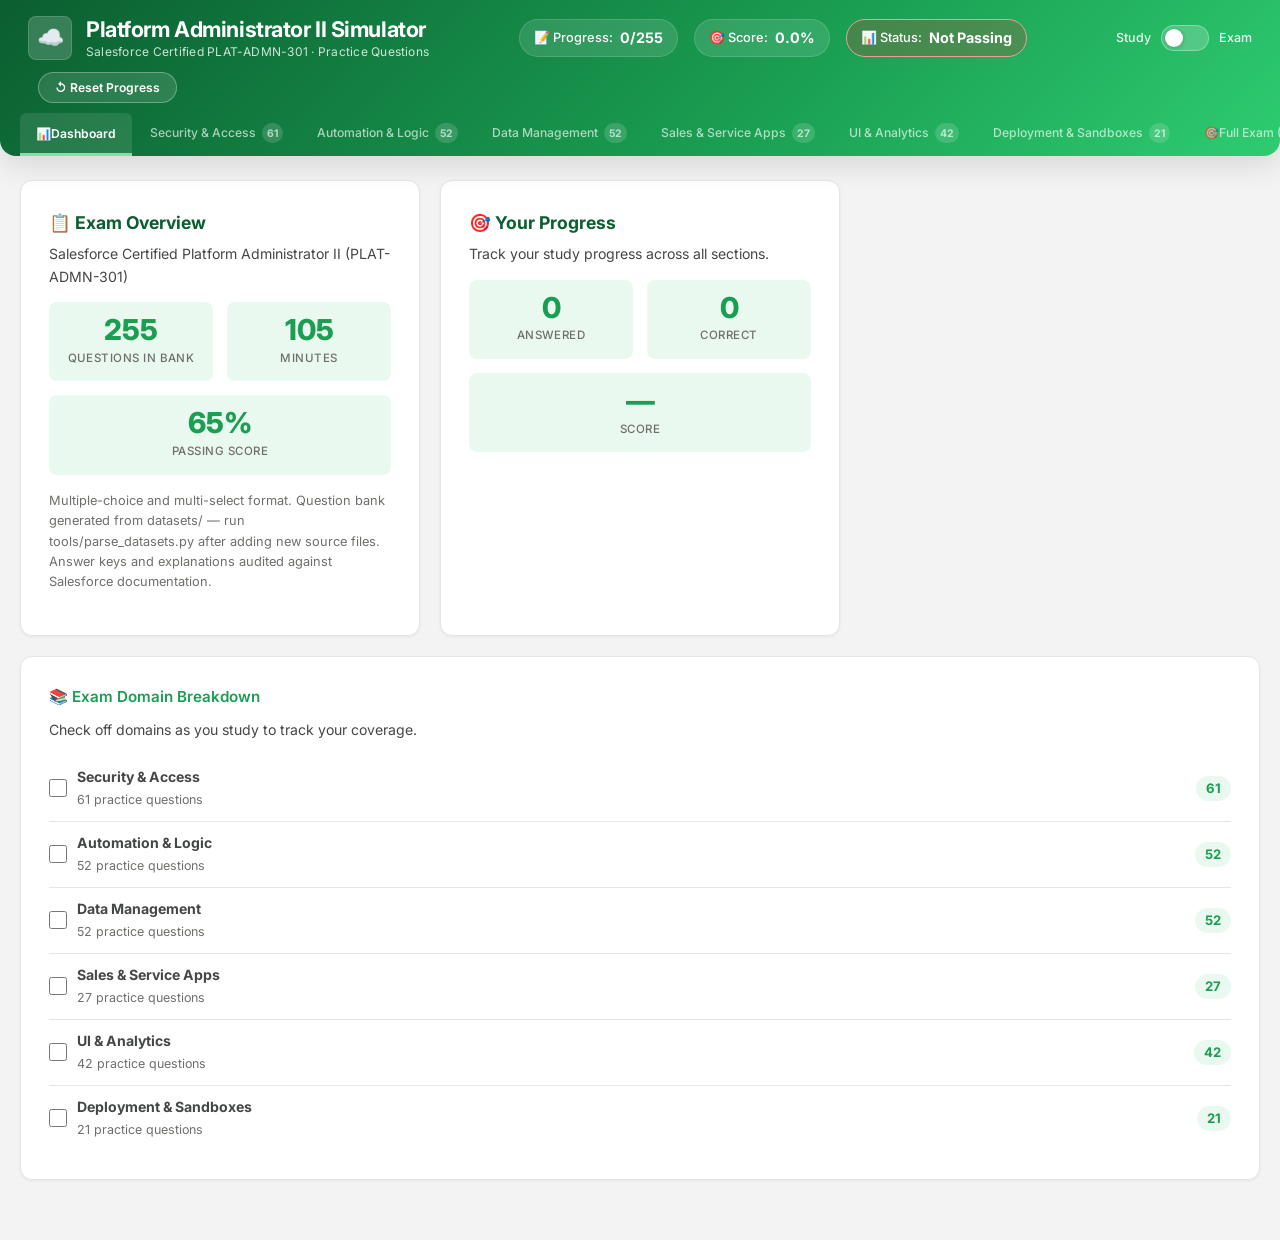
==== commit aa682d08: "Intial release" ====
--- a/index.html
+++ b/index.html
@@ -3,28 +3,12 @@
 <html lang="en"><head><meta http-equiv="Content-Type" content="text/html; charset=UTF-8">
   
   <meta name="viewport" content="width=device-width, initial-scale=1.0">
-  <meta name="description" content="Interactive Salesforce Certified Platform Administrator (PLAT-ADMN-201) Exam Simulator with 150 practice questions, study and exam modes, and real-time scoring.">
-  <title>Salesforce Admin Exam Simulator — PLAT-ADMN-201</title>
+  <meta name="description" content="Interactive Salesforce Certified Platform Administrator II (PLAT-ADMN-301) Exam Simulator with practice questions, study and exam modes, and real-time scoring.">
+  <title>Platform Administrator II Exam Simulator — PLAT-ADMN-301</title>
   <link rel="stylesheet" href="./styles.css">
   <link rel="icon" href="data:image/svg+xml,&lt;svg xmlns=&#39;http://www.w3.org/2000/svg&#39; viewBox=&#39;0 0 100 100&#39;&gt;&lt;text y=&#39;.9em&#39; font-size=&#39;90&#39;&gt;%E2%98%81%EF%B8%8F&lt;/text&gt;&lt;/svg&gt;">
 </head>
 <body>
-
-  <!-- ===== PASSWORD GATE OVERLAY ===== -->
-  <div class="password-overlay unlocked" id="password-overlay">
-    <div class="password-card">
-      <div class="password-lock-icon">🔒</div>
-      <h2>Authorized Access Only</h2>
-      <p>Please enter the access password to start the simulator.</p>
-      <form id="password-form" class="password-form" onsubmit="checkPassword(event)">
-        <div class="password-input-wrapper">
-          <input type="password" id="password-input" placeholder="Enter password" required="" autofocus="" autocomplete="current-password">
-          <div class="password-error" id="password-error" style="display: none;">❌ Incorrect password. Please try again.</div>
-        </div>
-        <button type="submit" class="password-submit-btn">Unlock Simulator</button>
-      </form>
-    </div>
-  </div>
 
   <!-- ===== APP HEADER ===== -->
   <header class="app-header">
@@ -33,8 +17,8 @@
       <div class="header-brand">
         <div class="logo-icon">☁️</div>
         <h1>
-          Salesforce Admin Simulator
-          <span>PLAT-ADMN-201 · 150 Practice Questions</span>
+          Platform Administrator II Simulator
+          <span>Salesforce Certified PLAT-ADMN-301 · Practice Questions</span>
         </h1>
       </div>
 
@@ -66,10 +50,16 @@
         <input type="checkbox" class="toggle-switch" id="mode-toggle" aria-label="Toggle between Study and Exam mode">
         <label for="mode-toggle">Exam</label>
       </div>
+
+      <!-- Session Persistence -->
+      <div class="session-controls">
+        <span class="session-status" id="session-status" aria-live="polite"></span>
+        <button type="button" class="btn-reset-session" id="btn-reset-session" onclick="resetSession()" title="Clear your saved study progress">↺ Reset Progress</button>
+      </div>
     </div>
 
     <!-- Tab Navigation -->
-    <nav class="tab-nav" id="tab-nav" role="tablist" aria-label="Exam sections"><button class="tab-btn active" data-tab="0">📊Dashboard</button><button class="tab-btn" data-tab="1">Config &amp; Setup (15%)<span class="tab-badge">24</span></button><button class="tab-btn" data-tab="2">Object Manager (15%)<span class="tab-badge">28</span></button><button class="tab-btn" data-tab="3">Sales &amp; Marketing (10%)<span class="tab-badge">14</span></button><button class="tab-btn" data-tab="4">Service &amp; Support (10%)<span class="tab-badge">12</span></button><button class="tab-btn" data-tab="5">Productivity (10%)<span class="tab-badge">12</span></button><button class="tab-btn" data-tab="6">Data &amp; Analytics (17%)<span class="tab-badge">21</span></button><button class="tab-btn" data-tab="7">Automation (23%)<span class="tab-badge">39</span></button><button class="tab-btn" data-tab="8">🎯Full Exam (150)<span class="tab-badge">150</span></button></nav>
+    <nav class="tab-nav" id="tab-nav" role="tablist" aria-label="Exam sections"></nav>
   </header>
 
   <!-- ===== MAIN CONTENT ===== -->
--- a/styles.css
+++ b/styles.css
@@ -8,12 +8,12 @@
 
 /* ---------- Design Tokens ---------- */
 :root {
-  /* Primary Salesforce palette */
-  --sf-blue-dark: #032D60;
-  --sf-blue-primary: #0176D3;
-  --sf-blue-light: #1B96FF;
-  --sf-blue-accent: #57CBFF;
-  --sf-blue-wash: #EEF4FF;
+  /* Primary theme palette (green) */
+  --sf-green-dark: #0B5E30;
+  --sf-green-primary: #1A9E52;
+  --sf-green-light: #2ECC71;
+  --sf-green-accent: #7BE3A6;
+  --sf-green-wash: #E9F9EF;
 
   /* Neutral palette */
   --bg-workspace: #F3F3F3;
@@ -77,7 +77,7 @@
 
 /* ---------- Header ---------- */
 .app-header {
-  background: linear-gradient(135deg, var(--sf-blue-dark) 0%, var(--sf-blue-primary) 60%, var(--sf-blue-light) 100%);
+  background: linear-gradient(135deg, var(--sf-green-dark) 0%, var(--sf-green-primary) 60%, var(--sf-green-light) 100%);
   color: #fff;
   padding: 0;
   border-radius: 0 0 var(--radius-xl) var(--radius-xl);
@@ -184,6 +184,52 @@
   font-weight: 500;
   opacity: .9;
   cursor: pointer;
+}
+
+.session-controls {
+  display: flex;
+  align-items: center;
+  gap: 10px;
+}
+
+.session-status {
+  font-size: .74rem;
+  font-weight: 600;
+  opacity: .85;
+  white-space: nowrap;
+  min-width: 0;
+}
+
+.btn-reset-session {
+  display: inline-flex;
+  align-items: center;
+  gap: 6px;
+  padding: 7px 16px;
+  background: rgba(255,255,255,.12);
+  color: #fff;
+  border: 1px solid rgba(255,255,255,.3);
+  border-radius: 50px;
+  font-family: inherit;
+  font-size: .76rem;
+  font-weight: 600;
+  cursor: pointer;
+  transition: var(--transition-base);
+  white-space: nowrap;
+}
+
+.btn-reset-session:hover:not(:disabled) {
+  background: var(--color-incorrect);
+  border-color: var(--color-incorrect);
+  transform: translateY(-1px);
+}
+
+.btn-reset-session:active:not(:disabled) {
+  transform: translateY(0) scale(.98);
+}
+
+.btn-reset-session:disabled {
+  opacity: .4;
+  cursor: not-allowed;
 }
 
 .toggle-switch {
@@ -303,7 +349,7 @@
 .tab-btn.active {
   color: #fff;
   background: rgba(255,255,255,.1);
-  border-bottom-color: var(--sf-blue-accent);
+  border-bottom-color: var(--sf-green-accent);
   font-weight: 600;
 }
 
@@ -322,8 +368,8 @@
 }
 
 .tab-btn.active .tab-badge {
-  background: var(--sf-blue-accent);
-  color: var(--sf-blue-dark);
+  background: var(--sf-green-accent);
+  color: var(--sf-green-dark);
 }
 
 /* ---------- Content Area ---------- */
@@ -368,14 +414,14 @@
   font-size: 1.1rem;
   font-weight: 700;
   margin-bottom: 6px;
-  color: var(--sf-blue-dark);
+  color: var(--sf-green-dark);
 }
 
 .dash-card h3 {
   font-size: .95rem;
   font-weight: 600;
   margin-bottom: 10px;
-  color: var(--sf-blue-primary);
+  color: var(--sf-green-primary);
 }
 
 .dash-card p {
@@ -394,7 +440,7 @@
 .stat-box {
   flex: 1;
   min-width: 120px;
-  background: var(--sf-blue-wash);
+  background: var(--sf-green-wash);
   border-radius: var(--radius-md);
   padding: 14px;
   text-align: center;
@@ -403,7 +449,7 @@
 .stat-box .stat-value {
   font-size: 1.8rem;
   font-weight: 800;
-  color: var(--sf-blue-primary);
+  color: var(--sf-green-primary);
   line-height: 1;
 }
 
@@ -437,7 +483,7 @@
 .topic-checklist li:hover { color: var(--text-primary); }
 
 .topic-checklist input[type="checkbox"] {
-  accent-color: var(--sf-blue-primary);
+  accent-color: var(--sf-green-primary);
   width: 18px;
   height: 18px;
   cursor: pointer;
@@ -446,9 +492,9 @@
 .topic-weight {
   margin-left: auto;
   font-weight: 700;
-  color: var(--sf-blue-primary);
+  color: var(--sf-green-primary);
   font-size: .82rem;
-  background: var(--sf-blue-wash);
+  background: var(--sf-green-wash);
   padding: 2px 10px;
   border-radius: 50px;
 }
@@ -477,7 +523,7 @@
 .section-header h2 {
   font-size: 1.2rem;
   font-weight: 700;
-  color: var(--sf-blue-dark);
+  color: var(--sf-green-dark);
 }
 
 .section-header .section-progress {
@@ -497,7 +543,7 @@
   align-items: center;
   gap: 6px;
   padding: 8px 20px;
-  background: linear-gradient(135deg, var(--sf-blue-primary), var(--sf-blue-light));
+  background: linear-gradient(135deg, var(--sf-green-primary), var(--sf-green-light));
   color: #fff;
   border: none;
   border-radius: 50px;
@@ -506,12 +552,12 @@
   font-weight: 600;
   cursor: pointer;
   transition: var(--transition-base);
-  box-shadow: 0 2px 8px rgba(1,118,211,.25);
+  box-shadow: 0 2px 8px rgba(26, 158, 82,.25);
 }
 
 .btn-shuffle:hover {
   transform: translateY(-1px) scale(1.03);
-  box-shadow: 0 4px 16px rgba(1,118,211,.4);
+  box-shadow: 0 4px 16px rgba(26, 158, 82,.4);
 }
 
 .btn-shuffle:active {
@@ -551,7 +597,7 @@
   flex-shrink: 0;
   width: 42px;
   height: 42px;
-  background: linear-gradient(135deg, var(--sf-blue-primary), var(--sf-blue-light));
+  background: linear-gradient(135deg, var(--sf-green-primary), var(--sf-green-light));
   color: #fff;
   border-radius: var(--radius-md);
   display: grid;
@@ -609,13 +655,13 @@
 }
 
 .option-item:hover {
-  border-color: var(--sf-blue-light);
-  background: var(--sf-blue-wash);
+  border-color: var(--sf-green-light);
+  background: var(--sf-green-wash);
 }
 
 .option-item.selected {
-  border-color: var(--sf-blue-primary);
-  background: var(--sf-blue-wash);
+  border-color: var(--sf-green-primary);
+  background: var(--sf-green-wash);
 }
 
 .option-item.correct {
@@ -649,8 +695,8 @@
 }
 
 .option-item.selected .option-radio {
-  border-color: var(--sf-blue-primary);
-  background: var(--sf-blue-primary);
+  border-color: var(--sf-green-primary);
+  background: var(--sf-green-primary);
 }
 
 .option-item.selected .option-radio::after {
@@ -725,14 +771,14 @@
 }
 
 .btn-submit.primary {
-  background: linear-gradient(135deg, var(--sf-blue-primary), var(--sf-blue-light));
-  color: #fff;
-  box-shadow: 0 2px 8px rgba(1,118,211,.3);
+  background: linear-gradient(135deg, var(--sf-green-primary), var(--sf-green-light));
+  color: #fff;
+  box-shadow: 0 2px 8px rgba(26, 158, 82,.3);
 }
 
 .btn-submit.primary:hover {
   transform: translateY(-1px);
-  box-shadow: 0 4px 16px rgba(1,118,211,.4);
+  box-shadow: 0 4px 16px rgba(26, 158, 82,.4);
 }
 
 .btn-submit.primary:disabled {
@@ -758,7 +804,7 @@
   padding: 18px;
   background: #F0F7FF;
   border-radius: var(--radius-md);
-  border-left: 4px solid var(--sf-blue-primary);
+  border-left: 4px solid var(--sf-green-primary);
   animation: fadeSlideIn .3s ease;
 }
 
@@ -767,7 +813,7 @@
 .explanation-panel h4 {
   font-size: .82rem;
   font-weight: 700;
-  color: var(--sf-blue-dark);
+  color: var(--sf-green-dark);
   margin-bottom: 8px;
   display: flex;
   align-items: center;
@@ -914,10 +960,10 @@
 .results-section-table th {
   text-align: left;
   padding: 8px 12px;
-  background: var(--sf-blue-wash);
-  color: var(--sf-blue-dark);
+  background: var(--sf-green-wash);
+  color: var(--sf-green-dark);
   font-weight: 600;
-  border-bottom: 2px solid var(--sf-blue-primary);
+  border-bottom: 2px solid var(--sf-green-primary);
 }
 
 .results-section-table td {
@@ -932,7 +978,7 @@
   display: block;
   width: 100%;
   padding: 14px;
-  background: linear-gradient(135deg, var(--sf-blue-primary), var(--sf-blue-light));
+  background: linear-gradient(135deg, var(--sf-green-primary), var(--sf-green-light));
   color: #fff;
   border: none;
   border-radius: var(--radius-md);
@@ -945,7 +991,7 @@
 
 .results-close-btn:hover {
   transform: translateY(-1px);
-  box-shadow: 0 4px 16px rgba(1,118,211,.4);
+  box-shadow: 0 4px 16px rgba(26, 158, 82,.4);
 }
 
 /* ---------- Utility ---------- */
@@ -973,125 +1019,3 @@
   .explanation-panel { margin: 0 16px 16px; }
   .results-modal { padding: 24px; }
 }
-
-/* ---------- Password Gate Overlay ---------- */
-.password-overlay {
-  position: fixed;
-  inset: 0;
-  background: radial-gradient(circle at center, #0B3A78 0%, #031D3F 100%);
-  display: flex;
-  align-items: center;
-  justify-content: center;
-  z-index: 10000;
-  opacity: 1;
-  visibility: visible;
-  transition: opacity var(--transition-slow) ease, visibility var(--transition-slow);
-}
-
-.password-overlay.unlocked {
-  opacity: 0;
-  visibility: hidden;
-  pointer-events: none;
-}
-
-.password-card {
-  background: var(--bg-card);
-  border-radius: var(--radius-xl);
-  max-width: 440px;
-  width: 90%;
-  padding: 40px;
-  box-shadow: var(--shadow-xl);
-  border: 1px solid rgba(255, 255, 255, 0.1);
-  text-align: center;
-  animation: modalSlide .4s cubic-bezier(.4,0,.2,1);
-}
-
-.password-lock-icon {
-  display: inline-grid;
-  place-items: center;
-  width: 64px;
-  height: 64px;
-  background: var(--sf-blue-wash);
-  border-radius: 50%;
-  font-size: 28px;
-  margin-bottom: 16px;
-  color: var(--sf-blue-primary);
-  border: 1px solid var(--sf-blue-accent);
-  margin-left: auto;
-  margin-right: auto;
-}
-
-.password-card h2 {
-  font-size: 1.4rem;
-  font-weight: 800;
-  color: var(--sf-blue-dark);
-  margin-bottom: 8px;
-}
-
-.password-card p {
-  font-size: .88rem;
-  color: var(--text-secondary);
-  line-height: 1.5;
-  margin-bottom: 24px;
-}
-
-.password-form {
-  display: flex;
-  flex-direction: column;
-  gap: 16px;
-}
-
-.password-input-wrapper {
-  position: relative;
-  margin-bottom: 12px;
-}
-
-.password-input-wrapper input {
-  width: 100%;
-  padding: 14px 16px;
-  border: 2px solid var(--border-color);
-  border-radius: var(--radius-md);
-  font-family: inherit;
-  font-size: 1rem;
-  outline: none;
-  transition: var(--transition-fast);
-  text-align: center;
-  letter-spacing: 0.05em;
-}
-
-.password-input-wrapper input:focus {
-  border-color: var(--sf-blue-primary);
-  box-shadow: 0 0 0 3px rgba(1, 118, 211, 0.15);
-}
-
-.password-error {
-  color: var(--color-incorrect);
-  font-size: .82rem;
-  font-weight: 600;
-  margin-top: 8px;
-}
-
-.password-submit-btn {
-  width: 100%;
-  padding: 14px;
-  background: linear-gradient(135deg, var(--sf-blue-primary), var(--sf-blue-light));
-  color: #fff;
-  border: none;
-  border-radius: var(--radius-md);
-  font-family: inherit;
-  font-size: .95rem;
-  font-weight: 600;
-  cursor: pointer;
-  transition: var(--transition-base);
-  box-shadow: 0 2px 8px rgba(1, 118, 211, 0.25);
-}
-
-.password-submit-btn:hover {
-  transform: translateY(-1px);
-  box-shadow: 0 4px 16px rgba(1, 118, 211, 0.4);
-}
-
-.password-submit-btn:active {
-  transform: translateY(0);
-}
-
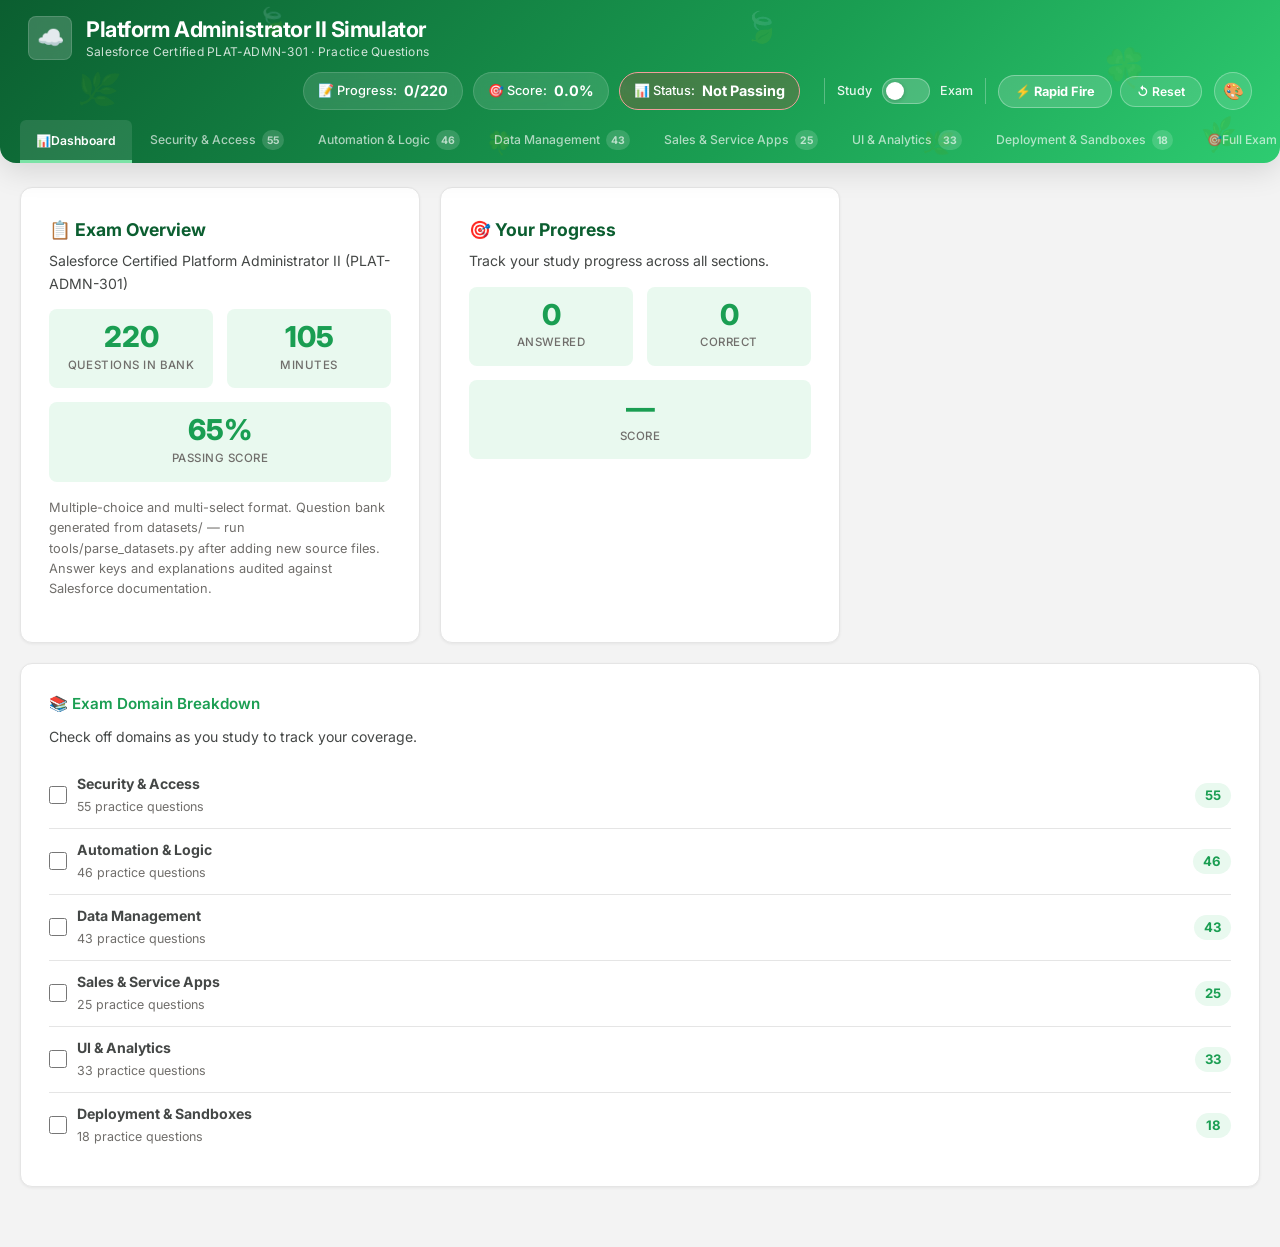
==== commit b53e4706: "Implemented themes, rapid mode and cleanups" ====
--- a/index.html
+++ b/index.html
@@ -7,11 +7,29 @@
   <title>Platform Administrator II Exam Simulator — PLAT-ADMN-301</title>
   <link rel="stylesheet" href="./styles.css">
   <link rel="icon" href="data:image/svg+xml,&lt;svg xmlns=&#39;http://www.w3.org/2000/svg&#39; viewBox=&#39;0 0 100 100&#39;&gt;&lt;text y=&#39;.9em&#39; font-size=&#39;90&#39;&gt;%E2%98%81%EF%B8%8F&lt;/text&gt;&lt;/svg&gt;">
+  <!-- Apply saved theme before first paint to avoid a flash -->
+  <script>
+    (function () {
+      try {
+        var t = JSON.parse(localStorage.getItem('plat_admn_301_theme') || '{}');
+        var accents = ['green', 'blue', 'purple', 'amber', 'pink'];
+        document.documentElement.dataset.accent = accents.indexOf(t.accent) > -1 ? t.accent : 'green';
+        document.documentElement.dataset.appearance = t.appearance === 'dark' ? 'dark' : 'light';
+      } catch (e) {
+        document.documentElement.dataset.accent = 'green';
+        document.documentElement.dataset.appearance = 'light';
+      }
+    })();
+  </script>
 </head>
 <body>
 
   <!-- ===== APP HEADER ===== -->
   <header class="app-header">
+    <!-- Themed decorative motif (leaves / hearts / stars … per accent) -->
+    <div class="header-decor" aria-hidden="true">
+      <span></span><span></span><span></span><span></span><span></span><span></span><span></span><span></span>
+    </div>
     <div class="header-top">
       <!-- Brand -->
       <div class="header-brand">
@@ -22,40 +40,70 @@
         </h1>
       </div>
 
-      <!-- Global Score Matrix -->
-      <div class="score-matrix">
-        <div class="score-pill" id="pill-progress">
-          📝 Progress: <span class="pill-value">0/150</span>
-        </div>
-        <div class="score-pill" id="pill-score">
-          🎯 Score: <span class="pill-value">0.0%</span>
-        </div>
-        <div class="score-pill failing" id="pill-status">
-          📊 Status: <span class="pill-value">Not Passing</span>
-        </div>
+      <div class="header-controls">
 
-        <!-- Exam Timer (hidden by default) -->
+        <!-- Group: metrics -->
+        <div class="score-matrix hc-group">
+          <div class="score-pill" id="pill-progress">
+            📝 Progress: <span class="pill-value">0/150</span>
+          </div>
+          <div class="score-pill" id="pill-score">
+            🎯 Score: <span class="pill-value">0.0%</span>
+          </div>
+          <div class="score-pill failing" id="pill-status">
+            📊 Status: <span class="pill-value">Not Passing</span>
+          </div>
+        </div>
+
+        <!-- Exam timer + submit (hidden until Exam mode) -->
         <div class="exam-timer" id="exam-timer">
           <span class="timer-icon">⏱️</span>
           <span id="timer-text">01:45:00</span>
         </div>
+        <button class="submit-exam-btn" id="submit-exam-btn">Submit Exam</button>
 
-        <!-- Submit Exam Button (hidden by default) -->
-        <button class="submit-exam-btn" id="submit-exam-btn">Submit Exam</button>
-      </div>
+        <!-- Group: status chips -->
+        <div class="hc-group hc-status">
+          <span class="session-status" id="session-status" aria-live="polite"></span>
+          <button type="button" class="flag-status" id="flag-status" aria-live="polite" onclick="clearFlags()" title="Flagged questions — click to clear all"></button>
+        </div>
 
-      <!-- Mode Toggle -->
-      <div class="mode-toggle-wrapper">
-        <label for="mode-toggle">Study</label>
-        <input type="checkbox" class="toggle-switch" id="mode-toggle" aria-label="Toggle between Study and Exam mode">
-        <label for="mode-toggle">Exam</label>
-      </div>
+        <span class="hc-divider"></span>
 
-      <!-- Session Persistence -->
-      <div class="session-controls">
-        <span class="session-status" id="session-status" aria-live="polite"></span>
-        <button type="button" class="btn-reset-session" id="btn-reset-session" onclick="resetSession()" title="Clear your saved study progress">↺ Reset Progress</button>
-      </div>
+        <!-- Group: mode -->
+        <div class="mode-toggle-wrapper hc-group">
+          <label for="mode-toggle">Study</label>
+          <input type="checkbox" class="toggle-switch" id="mode-toggle" aria-label="Toggle between Study and Exam mode">
+          <label for="mode-toggle">Exam</label>
+        </div>
+
+        <span class="hc-divider"></span>
+
+        <!-- Group: actions -->
+        <div class="hc-group hc-actions">
+          <button type="button" class="btn-rapid-launch" id="btn-rapid-launch" onclick="startRapid()" title="Rapid Fire: random questions, one after another">⚡ Rapid Fire</button>
+          <button type="button" class="btn-reset-session" id="btn-reset-session" onclick="resetSession()" title="Clear your saved study progress (flags are kept)">↺ Reset</button>
+        </div>
+
+        <!-- Group: theme -->
+        <div class="theme-control">
+          <button type="button" class="btn-theme" id="theme-btn" onclick="toggleThemeMenu()" aria-haspopup="true" title="Theme &amp; colors">🎨</button>
+          <div class="theme-menu hidden" id="theme-menu" role="menu">
+            <div class="theme-menu-label">Accent</div>
+            <div class="theme-swatches">
+              <button type="button" class="theme-accent-swatch" data-accent="green"  onclick="setAccent('green')"  title="Green · leaves"    aria-label="Green accent"></button>
+              <button type="button" class="theme-accent-swatch" data-accent="blue"   onclick="setAccent('blue')"   title="Blue · water"      aria-label="Blue accent"></button>
+              <button type="button" class="theme-accent-swatch" data-accent="purple" onclick="setAccent('purple')" title="Purple · stars"    aria-label="Purple accent"></button>
+              <button type="button" class="theme-accent-swatch" data-accent="amber"  onclick="setAccent('amber')"  title="Amber · sunshine"  aria-label="Amber accent"></button>
+              <button type="button" class="theme-accent-swatch" data-accent="pink"   onclick="setAccent('pink')"   title="Pink · hearts"     aria-label="Pink accent"></button>
+            </div>
+            <div class="theme-menu-row">
+              <label for="theme-dark-toggle">🌙 Dark mode</label>
+              <input type="checkbox" class="toggle-switch" id="theme-dark-toggle" aria-label="Toggle dark mode">
+            </div>
+          </div>
+        </div>
+      </div><!-- /.header-controls -->
     </div>
 
     <!-- Tab Navigation -->
@@ -14135,6 +14183,15 @@
     <div class="results-modal"></div>
   </div>
 
+  <!-- ===== RAPID FIRE OVERLAY ===== -->
+  <div class="rapid-overlay" id="rapid-overlay">
+    <div class="rapid-modal">
+      <button type="button" class="rapid-exit" id="rapid-exit" onclick="exitRapid()" title="Exit Rapid Fire (Esc)">✕</button>
+      <div class="rapid-body" id="rapid-body"></div>
+      <div class="rapid-hint">Pick with keys <kbd>1</kbd>–<kbd>5</kbd> · <kbd>Enter</kbd> next · <kbd>Esc</kbd> exit</div>
+    </div>
+  </div>
+
   <!-- ===== APPLICATION SCRIPT ===== -->
   <script src="./app.js"></script>
 
--- a/styles.css
+++ b/styles.css
@@ -260,8 +260,8 @@
 }
 
 .toggle-switch:checked {
-  background: var(--color-warning);
-  border-color: var(--color-warning);
+  background: var(--sf-green-light);
+  border-color: var(--sf-green-light);
 }
 
 .toggle-switch:checked::after {
@@ -682,7 +682,7 @@
   flex-shrink: 0;
   width: 22px;
   height: 22px;
-  border: 2px solid var(--border-color);
+  border: 2px solid transparent;
   border-radius: 50%;
   display: grid;
   place-items: center;
@@ -693,6 +693,21 @@
 .option-radio.checkbox-style {
   border-radius: var(--radius-sm);
 }
+
+/* Resting bullet is the theme motif (leaves / hearts / stars …) */
+.option-radio::before {
+  content: var(--motif-1);
+  font-size: .95rem;
+  line-height: 1;
+  opacity: .5;
+  transition: var(--transition-fast);
+}
+.option-item:hover .option-radio::before { opacity: .85; }
+
+/* Once a choice is made, swap the motif for the functional indicator below */
+.option-item.selected .option-radio::before,
+.option-item.correct .option-radio::before,
+.option-item.incorrect .option-radio::before { content: none; }
 
 .option-item.selected .option-radio {
   border-color: var(--sf-green-primary);
@@ -809,6 +824,34 @@
 }
 
 .explanation-panel.visible { display: block; }
+
+.answer-hook {
+  display: flex;
+  align-items: flex-start;
+  gap: 10px;
+  margin-bottom: 14px;
+  padding: 12px 14px;
+  background: var(--sf-green-wash);
+  border: 1px solid var(--sf-green-accent);
+  border-radius: var(--radius-md);
+}
+
+.answer-hook .hook-key {
+  flex-shrink: 0;
+  font-size: .72rem;
+  font-weight: 800;
+  letter-spacing: .02em;
+  color: var(--sf-green-dark);
+  text-transform: uppercase;
+  padding-top: 1px;
+}
+
+.answer-hook .hook-text {
+  font-size: .86rem;
+  font-weight: 600;
+  color: var(--text-primary);
+  line-height: 1.5;
+}
 
 .explanation-panel h4 {
   font-size: .82rem;
@@ -1019,3 +1062,348 @@
   .explanation-panel { margin: 0 16px 16px; }
   .results-modal { padding: 24px; }
 }
+
+/* ============================================================
+   THEME SYSTEM — accent palettes + dark mode
+   ============================================================ */
+
+/* Green (default) themed motif */
+:root { --motif-1: "🍃"; --motif-2: "🌿"; --motif-3: "🍀"; }
+
+/* Accent palettes override the --sf-green-* ramp (names kept for compatibility)
+   and each carries its own decorative motif set. */
+:root[data-accent="blue"] {
+  --sf-green-dark: #08376B;
+  --sf-green-primary: #1B72D0;
+  --sf-green-light: #3B9BF0;
+  --sf-green-accent: #9BD0FF;
+  --sf-green-wash: #EAF3FE;
+  --motif-1: "💧"; --motif-2: "🌊"; --motif-3: "🫧";
+}
+:root[data-accent="purple"] {
+  --sf-green-dark: #4A1D7A;
+  --sf-green-primary: #7A3EBE;
+  --sf-green-light: #9B59D0;
+  --sf-green-accent: #D3B6F0;
+  --sf-green-wash: #F3EAFB;
+  --motif-1: "🔮"; --motif-2: "✨"; --motif-3: "💜";
+}
+:root[data-accent="amber"] {
+  --sf-green-dark: #8A4B00;
+  --sf-green-primary: #C77A12;
+  --sf-green-light: #E8A020;
+  --sf-green-accent: #F5CE7A;
+  --sf-green-wash: #FDF3E0;
+  --motif-1: "☀️"; --motif-2: "🍂"; --motif-3: "🌻";
+}
+:root[data-accent="pink"] {
+  --sf-green-dark: #8A1E52;
+  --sf-green-primary: #D6417F;
+  --sf-green-light: #F06CA6;
+  --sf-green-accent: #F9B9D5;
+  --sf-green-wash: #FDECF4;
+  --motif-1: "💗"; --motif-2: "🌸"; --motif-3: "💕";
+}
+
+/* Dark mode overrides neutrals + feedback surfaces (accent hue stays intact).
+   Placed after accent rules so its shared-token overrides win at equal specificity. */
+:root[data-appearance="dark"] {
+  --bg-workspace: #0F1512;
+  --bg-card: #1A211D;
+  --bg-sidebar: #161C19;
+  --text-primary: #E8EDEA;
+  --text-secondary: #B9C2BD;
+  --text-muted: #8A938E;
+  --border-color: #33403A;
+  --border-light: #2A342F;
+  --color-correct-bg: rgba(46,132,74,.20);
+  --color-incorrect-bg: rgba(194,57,52,.20);
+  --color-warning-bg: rgba(254,147,57,.16);
+  --sf-green-wash: rgba(255,255,255,.06);
+  --shadow-sm: 0 1px 3px rgba(0,0,0,.4);
+  --shadow-md: 0 4px 12px rgba(0,0,0,.45);
+  --shadow-lg: 0 8px 30px rgba(0,0,0,.55);
+  --shadow-xl: 0 20px 60px rgba(0,0,0,.6);
+}
+
+/* Accent-dark text is unreadable on dark surfaces — lift to the lighter accent */
+:root[data-appearance="dark"] .dash-card h2,
+:root[data-appearance="dark"] .dash-card h3,
+:root[data-appearance="dark"] .section-header h2,
+:root[data-appearance="dark"] .answer-hook .hook-key,
+:root[data-appearance="dark"] .explanation-panel h4,
+:root[data-appearance="dark"] .results-section-table th { color: var(--sf-green-light); }
+
+/* Hardcoded light backgrounds → dark surfaces */
+:root[data-appearance="dark"] .explanation-panel { background: rgba(255,255,255,.04); }
+:root[data-appearance="dark"] .multi-badge { background: rgba(155,89,208,.22); color: #E7D5F7; }
+
+/* ============================================================
+   HEADER CONTROLS CLUSTER + THEME MENU
+   ============================================================ */
+/* Keep all header controls together and right-aligned so they wrap as one
+   coherent group instead of scattering across rows. */
+.header-controls {
+  display: flex;
+  align-items: center;
+  justify-content: flex-end;
+  flex-wrap: wrap;
+  gap: 10px 12px;
+  margin-left: auto;
+}
+
+/* Logical clusters inside the controls row */
+.hc-group { display: flex; align-items: center; gap: 10px; flex-wrap: wrap; }
+.hc-status { gap: 8px; }
+.hc-status:empty { display: none; }
+.hc-actions { gap: 8px; }
+
+/* Thin separator between clusters (collapses when the row wraps) */
+.hc-divider {
+  width: 1px; height: 26px;
+  background: rgba(255,255,255,.28);
+  flex-shrink: 0;
+}
+
+.theme-control { position: relative; display: flex; align-items: center; }
+
+/* ============================================================
+   THEMED HEADER DECORATION (motif per accent)
+   ============================================================ */
+/* Keep header content above the decoration; the theme menu must still escape
+   the header, so clipping lives on the decor layer — not on .app-header. */
+.header-top, .app-header .tab-nav { position: relative; z-index: 1; }
+
+.header-decor {
+  position: absolute; inset: 0;
+  overflow: hidden;           /* clip motifs to the header band */
+  border-radius: inherit;
+  pointer-events: none; z-index: 0;
+}
+.header-decor span {
+  position: absolute;
+  line-height: 1;
+  opacity: .16;
+  filter: saturate(1.2);
+  user-select: none;
+}
+.header-decor span::before { content: var(--motif-1); }
+.header-decor span:nth-child(3n+2)::before { content: var(--motif-2); }
+.header-decor span:nth-child(3n)::before { content: var(--motif-3); }
+
+/* Scatter the motifs across the header band */
+.header-decor span:nth-child(1) { top: 8px;   left: 20%;  font-size: 26px; transform: rotate(-12deg); }
+.header-decor span:nth-child(2) { top: 44%;   left: 6%;   font-size: 34px; transform: rotate(10deg); opacity: .12; }
+.header-decor span:nth-child(3) { bottom: 10px; left: 38%; font-size: 22px; transform: rotate(6deg); }
+.header-decor span:nth-child(4) { top: 12px;   left: 58%;  font-size: 30px; transform: rotate(-8deg); opacity: .13; }
+.header-decor span:nth-child(5) { bottom: 8px;  left: 72%;  font-size: 24px; transform: rotate(14deg); }
+.header-decor span:nth-child(6) { top: 30%;    left: 86%;  font-size: 38px; transform: rotate(-6deg); opacity: .12; }
+.header-decor span:nth-child(7) { top: 50%;    left: 48%;  font-size: 20px; transform: rotate(18deg); opacity: .1; }
+.header-decor span:nth-child(8) { bottom: 14px; left: 94%; font-size: 28px; transform: rotate(-16deg); }
+
+.btn-theme {
+  display: inline-flex; align-items: center; justify-content: center;
+  width: 38px; height: 38px;
+  background: rgba(255,255,255,.12);
+  border: 1px solid rgba(255,255,255,.3);
+  border-radius: 50%;
+  font-size: 1.05rem; cursor: pointer;
+  transition: var(--transition-base);
+}
+.btn-theme:hover { background: rgba(255,255,255,.22); transform: translateY(-1px); }
+
+.theme-menu {
+  position: absolute; right: 0; top: calc(100% + 10px);
+  background: var(--bg-card);
+  color: var(--text-primary);
+  border: 1px solid var(--border-color);
+  border-radius: var(--radius-lg);
+  box-shadow: var(--shadow-lg);
+  padding: 14px; width: 210px; max-width: calc(100vw - 24px); z-index: 200;
+}
+.theme-menu.hidden { display: none; }
+
+/* On narrow screens, anchor the menu to the viewport's top-right so it can
+   never be clipped regardless of where the button wraps to. */
+@media (max-width: 640px) {
+  .theme-menu { position: fixed; top: 64px; right: 12px; }
+}
+
+.theme-menu-label {
+  font-size: .68rem; font-weight: 800; text-transform: uppercase;
+  letter-spacing: .04em; color: var(--text-muted); margin-bottom: 8px;
+}
+.theme-swatches { display: flex; gap: 10px; margin-bottom: 14px; }
+.theme-accent-swatch {
+  width: 30px; height: 30px; border-radius: 50%;
+  border: 2px solid var(--border-color); cursor: pointer;
+  transition: var(--transition-fast); position: relative;
+}
+.theme-accent-swatch:hover { transform: scale(1.1); }
+.theme-accent-swatch.active { border-color: var(--text-primary); box-shadow: 0 0 0 2px var(--bg-card), 0 0 0 4px currentColor; }
+.theme-accent-swatch[data-accent="green"]  { background: #1A9E52; }
+.theme-accent-swatch[data-accent="blue"]   { background: #1B72D0; }
+.theme-accent-swatch[data-accent="purple"] { background: #7A3EBE; }
+.theme-accent-swatch[data-accent="amber"]  { background: #C77A12; }
+.theme-accent-swatch[data-accent="pink"]   { background: #D6417F; }
+
+.theme-menu-row {
+  display: flex; align-items: center; justify-content: space-between;
+  gap: 10px; font-size: .82rem; font-weight: 600;
+  padding-top: 12px; border-top: 1px solid var(--border-light);
+}
+
+/* ============================================================
+   FLAGS
+   ============================================================ */
+.btn-flag {
+  flex-shrink: 0; align-self: flex-start;
+  background: transparent; border: 1px solid transparent;
+  border-radius: var(--radius-sm);
+  font-size: 1rem; line-height: 1; padding: 4px 6px;
+  cursor: pointer; opacity: .35;
+  filter: grayscale(1);
+  transition: var(--transition-fast);
+}
+.btn-flag:hover { opacity: .8; filter: grayscale(.3); background: var(--color-warning-bg); }
+.btn-flag.flagged { opacity: 1; filter: none; background: var(--color-warning-bg); border-color: var(--color-warning); }
+
+.question-card.is-flagged { box-shadow: inset 4px 0 0 var(--color-warning), var(--shadow-sm); }
+
+.flag-status {
+  background: rgba(255,255,255,.14);
+  color: #fff;
+  border: 1px solid rgba(255,255,255,.25);
+  border-radius: 50px;
+  padding: 5px 12px; font-size: .74rem; font-weight: 700;
+  cursor: pointer; white-space: nowrap;
+  transition: var(--transition-base);
+}
+.flag-status:empty { display: none; }
+.flag-status:hover { background: var(--color-incorrect); border-color: var(--color-incorrect); }
+
+/* ============================================================
+   RAPID FIRE launch button + overlay
+   ============================================================ */
+.btn-rapid-launch {
+  display: inline-flex; align-items: center; gap: 6px;
+  padding: 8px 16px;
+  background: rgba(255,255,255,.16);
+  color: #fff; border: 1px solid rgba(255,255,255,.32);
+  border-radius: 50px; font-family: inherit; font-size: .8rem; font-weight: 700;
+  cursor: pointer; white-space: nowrap; transition: var(--transition-base);
+}
+.btn-rapid-launch:hover { background: rgba(255,255,255,.28); transform: translateY(-1px); }
+
+.rapid-overlay {
+  position: fixed; inset: 0; z-index: 300;
+  background: rgba(0,0,0,.6); backdrop-filter: blur(4px);
+  display: none; align-items: flex-start; justify-content: center;
+  padding: 40px 16px; overflow-y: auto;
+}
+.rapid-overlay.visible { display: flex; }
+body.rapid-open { overflow: hidden; }
+
+.rapid-modal {
+  position: relative;
+  width: 100%; max-width: 720px;
+  background: var(--bg-card); color: var(--text-primary);
+  border-radius: var(--radius-xl);
+  box-shadow: var(--shadow-xl);
+  padding: 28px 28px 20px;
+  animation: fadeSlideIn .3s ease;
+}
+.rapid-exit {
+  position: absolute; top: 14px; right: 14px;
+  width: 32px; height: 32px; border-radius: 50%;
+  background: var(--bg-workspace); color: var(--text-secondary);
+  border: 1px solid var(--border-color); cursor: pointer; font-size: .9rem;
+  transition: var(--transition-fast);
+}
+.rapid-exit:hover { background: var(--color-incorrect); color: #fff; border-color: var(--color-incorrect); }
+
+.rapid-tally {
+  display: flex; align-items: center; justify-content: space-between;
+  font-weight: 800; color: var(--sf-green-primary); font-size: .95rem;
+  margin-bottom: 14px; padding-right: 36px;
+}
+.rapid-tally .rapid-score { font-size: .82rem; color: var(--text-secondary); font-weight: 600; }
+
+.rapid-qmeta { display: flex; align-items: center; gap: 10px; margin-bottom: 10px; }
+.rapid-cat {
+  font-size: .68rem; font-weight: 800; text-transform: uppercase; letter-spacing: .04em;
+  color: var(--sf-green-dark); background: var(--sf-green-wash);
+  padding: 3px 10px; border-radius: 50px;
+}
+:root[data-appearance="dark"] .rapid-cat { color: var(--sf-green-light); }
+.rapid-qmeta .btn-flag { margin-left: auto; }
+
+.rapid-question { font-size: 1.02rem; font-weight: 600; line-height: 1.5; margin-bottom: 16px; }
+.rapid-options { display: flex; flex-direction: column; gap: 8px; margin-bottom: 14px; }
+
+.rapid-feedback { display: none; margin-bottom: 14px; }
+.rapid-feedback.visible { display: block; animation: fadeSlideIn .25s ease; }
+.rapid-verdict { font-weight: 800; font-size: .95rem; margin-bottom: 8px; }
+.rapid-feedback.is-correct .rapid-verdict { color: var(--color-correct); }
+.rapid-feedback.is-incorrect .rapid-verdict { color: var(--color-incorrect); }
+
+.rapid-actions { display: flex; justify-content: flex-end; gap: 10px; }
+.btn-rapid-check, .btn-rapid-next {
+  padding: 10px 22px; border: none; border-radius: 50px;
+  font-family: inherit; font-size: .85rem; font-weight: 700; cursor: pointer;
+  background: linear-gradient(135deg, var(--sf-green-primary), var(--sf-green-light));
+  color: #fff; transition: var(--transition-base);
+}
+.btn-rapid-check:disabled { opacity: .4; cursor: not-allowed; }
+.btn-rapid-check:hover:not(:disabled), .btn-rapid-next:hover { transform: translateY(-1px); box-shadow: var(--shadow-md); }
+.btn-rapid-next.hidden, .btn-rapid-check.hidden { display: none; }
+
+.rapid-hint {
+  text-align: center; font-size: .72rem; color: var(--text-muted);
+  margin-top: 16px;
+}
+.rapid-hint kbd {
+  background: var(--bg-workspace); border: 1px solid var(--border-color);
+  border-radius: 4px; padding: 1px 6px; font-family: monospace; font-size: .7rem;
+}
+
+
+/* ============================================================
+   RAPID FIRE — mode picker + knockout completion
+   ============================================================ */
+.rapid-picker { text-align: center; padding: 8px 4px 4px; }
+.rapid-picker-title { font-size: 1.4rem; margin-bottom: 4px; }
+.rapid-picker-sub { color: var(--text-secondary); font-size: .9rem; margin-bottom: 20px; }
+
+.rapid-mode-cards { display: grid; grid-template-columns: 1fr 1fr; gap: 14px; }
+@media (max-width: 560px) { .rapid-mode-cards { grid-template-columns: 1fr; } }
+
+.rapid-mode-card {
+  display: flex; flex-direction: column; align-items: center; text-align: center;
+  gap: 8px; padding: 22px 18px;
+  background: var(--bg-card);
+  border: 2px solid var(--border-light);
+  border-radius: var(--radius-lg);
+  cursor: pointer; font-family: inherit;
+  transition: var(--transition-base);
+}
+.rapid-mode-card:hover {
+  border-color: var(--sf-green-primary);
+  background: var(--sf-green-wash);
+  transform: translateY(-2px);
+  box-shadow: var(--shadow-md);
+}
+.rmc-icon { font-size: 34px; }
+.rmc-name { font-size: 1.05rem; font-weight: 800; color: var(--text-primary); }
+.rmc-desc { font-size: .82rem; color: var(--text-secondary); line-height: 1.5; }
+.rmc-desc kbd {
+  display: inline-block; margin-top: 2px;
+  background: var(--bg-workspace); border: 1px solid var(--border-color);
+  border-radius: 4px; padding: 0 6px; font-family: monospace; font-size: .72rem;
+}
+
+.rapid-done { text-align: center; padding: 24px 8px 8px; }
+.rapid-done-icon { font-size: 52px; margin-bottom: 8px; }
+.rapid-done h2 { font-size: 1.4rem; margin-bottom: 8px; }
+.rapid-done p { color: var(--text-secondary); font-size: .9rem; margin-bottom: 20px; }
+.rapid-done-actions { display: flex; justify-content: center; gap: 12px; }
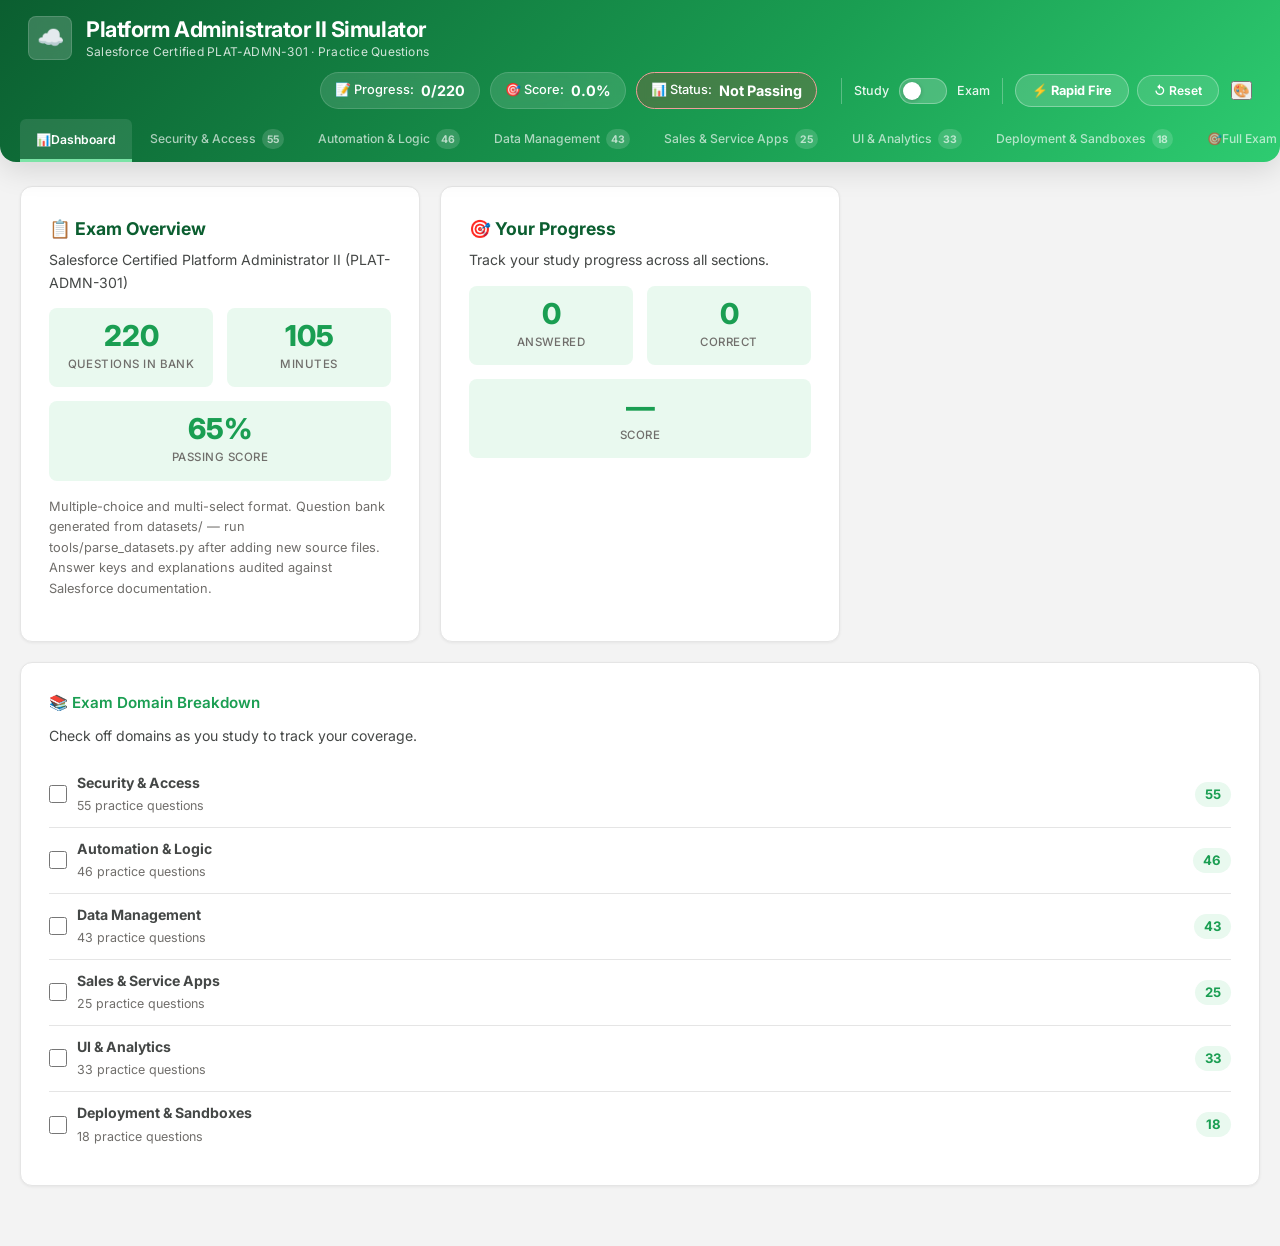
==== commit c250bed7: "Readded mastered" ====
--- a/index.html
+++ b/index.html
@@ -26,10 +26,6 @@
 
   <!-- ===== APP HEADER ===== -->
   <header class="app-header">
-    <!-- Themed decorative motif (leaves / hearts / stars … per accent) -->
-    <div class="header-decor" aria-hidden="true">
-      <span></span><span></span><span></span><span></span><span></span><span></span><span></span><span></span>
-    </div>
     <div class="header-top">
       <!-- Brand -->
       <div class="header-brand">
@@ -91,11 +87,11 @@
           <div class="theme-menu hidden" id="theme-menu" role="menu">
             <div class="theme-menu-label">Accent</div>
             <div class="theme-swatches">
-              <button type="button" class="theme-accent-swatch" data-accent="green"  onclick="setAccent('green')"  title="Green · leaves"    aria-label="Green accent"></button>
-              <button type="button" class="theme-accent-swatch" data-accent="blue"   onclick="setAccent('blue')"   title="Blue · water"      aria-label="Blue accent"></button>
-              <button type="button" class="theme-accent-swatch" data-accent="purple" onclick="setAccent('purple')" title="Purple · stars"    aria-label="Purple accent"></button>
-              <button type="button" class="theme-accent-swatch" data-accent="amber"  onclick="setAccent('amber')"  title="Amber · sunshine"  aria-label="Amber accent"></button>
-              <button type="button" class="theme-accent-swatch" data-accent="pink"   onclick="setAccent('pink')"   title="Pink · hearts"     aria-label="Pink accent"></button>
+              <button type="button" class="theme-accent-swatch" data-accent="green"  onclick="setAccent('green')"  title="Green"  aria-label="Green accent"></button>
+              <button type="button" class="theme-accent-swatch" data-accent="blue"   onclick="setAccent('blue')"   title="Blue"   aria-label="Blue accent"></button>
+              <button type="button" class="theme-accent-swatch" data-accent="purple" onclick="setAccent('purple')" title="Purple" aria-label="Purple accent"></button>
+              <button type="button" class="theme-accent-swatch" data-accent="amber"  onclick="setAccent('amber')"  title="Amber"  aria-label="Amber accent"></button>
+              <button type="button" class="theme-accent-swatch" data-accent="pink"   onclick="setAccent('pink')"   title="Pink"   aria-label="Pink accent"></button>
             </div>
             <div class="theme-menu-row">
               <label for="theme-dark-toggle">🌙 Dark mode</label>
--- a/styles.css
+++ b/styles.css
@@ -682,7 +682,7 @@
   flex-shrink: 0;
   width: 22px;
   height: 22px;
-  border: 2px solid transparent;
+  border: 2px solid var(--border-color);
   border-radius: 50%;
   display: grid;
   place-items: center;
@@ -693,21 +693,6 @@
 .option-radio.checkbox-style {
   border-radius: var(--radius-sm);
 }
-
-/* Resting bullet is the theme motif (leaves / hearts / stars …) */
-.option-radio::before {
-  content: var(--motif-1);
-  font-size: .95rem;
-  line-height: 1;
-  opacity: .5;
-  transition: var(--transition-fast);
-}
-.option-item:hover .option-radio::before { opacity: .85; }
-
-/* Once a choice is made, swap the motif for the functional indicator below */
-.option-item.selected .option-radio::before,
-.option-item.correct .option-radio::before,
-.option-item.incorrect .option-radio::before { content: none; }
 
 .option-item.selected .option-radio {
   border-color: var(--sf-green-primary);
@@ -1067,18 +1052,13 @@
    THEME SYSTEM — accent palettes + dark mode
    ============================================================ */
 
-/* Green (default) themed motif */
-:root { --motif-1: "🍃"; --motif-2: "🌿"; --motif-3: "🍀"; }
-
-/* Accent palettes override the --sf-green-* ramp (names kept for compatibility)
-   and each carries its own decorative motif set. */
+/* Accent palettes override the --sf-green-* ramp (names kept for compatibility). */
 :root[data-accent="blue"] {
   --sf-green-dark: #08376B;
   --sf-green-primary: #1B72D0;
   --sf-green-light: #3B9BF0;
   --sf-green-accent: #9BD0FF;
   --sf-green-wash: #EAF3FE;
-  --motif-1: "💧"; --motif-2: "🌊"; --motif-3: "🫧";
 }
 :root[data-accent="purple"] {
   --sf-green-dark: #4A1D7A;
@@ -1086,7 +1066,6 @@
   --sf-green-light: #9B59D0;
   --sf-green-accent: #D3B6F0;
   --sf-green-wash: #F3EAFB;
-  --motif-1: "🔮"; --motif-2: "✨"; --motif-3: "💜";
 }
 :root[data-accent="amber"] {
   --sf-green-dark: #8A4B00;
@@ -1094,7 +1073,6 @@
   --sf-green-light: #E8A020;
   --sf-green-accent: #F5CE7A;
   --sf-green-wash: #FDF3E0;
-  --motif-1: "☀️"; --motif-2: "🍂"; --motif-3: "🌻";
 }
 :root[data-accent="pink"] {
   --sf-green-dark: #8A1E52;
@@ -1102,7 +1080,6 @@
   --sf-green-light: #F06CA6;
   --sf-green-accent: #F9B9D5;
   --sf-green-wash: #FDECF4;
-  --motif-1: "💗"; --motif-2: "🌸"; --motif-3: "💕";
 }
 
 /* Dark mode overrides neutrals + feedback surfaces (accent hue stays intact).
@@ -1168,92 +1145,6 @@
 .theme-control { position: relative; display: flex; align-items: center; }
 
 /* ============================================================
-   THEMED HEADER DECORATION (motif per accent)
-   ============================================================ */
-/* Keep header content above the decoration; the theme menu must still escape
-   the header, so clipping lives on the decor layer — not on .app-header. */
-.header-top, .app-header .tab-nav { position: relative; z-index: 1; }
-
-.header-decor {
-  position: absolute; inset: 0;
-  overflow: hidden;           /* clip motifs to the header band */
-  border-radius: inherit;
-  pointer-events: none; z-index: 0;
-}
-.header-decor span {
-  position: absolute;
-  line-height: 1;
-  opacity: .16;
-  filter: saturate(1.2);
-  user-select: none;
-}
-.header-decor span::before { content: var(--motif-1); }
-.header-decor span:nth-child(3n+2)::before { content: var(--motif-2); }
-.header-decor span:nth-child(3n)::before { content: var(--motif-3); }
-
-/* Scatter the motifs across the header band */
-.header-decor span:nth-child(1) { top: 8px;   left: 20%;  font-size: 26px; transform: rotate(-12deg); }
-.header-decor span:nth-child(2) { top: 44%;   left: 6%;   font-size: 34px; transform: rotate(10deg); opacity: .12; }
-.header-decor span:nth-child(3) { bottom: 10px; left: 38%; font-size: 22px; transform: rotate(6deg); }
-.header-decor span:nth-child(4) { top: 12px;   left: 58%;  font-size: 30px; transform: rotate(-8deg); opacity: .13; }
-.header-decor span:nth-child(5) { bottom: 8px;  left: 72%;  font-size: 24px; transform: rotate(14deg); }
-.header-decor span:nth-child(6) { top: 30%;    left: 86%;  font-size: 38px; transform: rotate(-6deg); opacity: .12; }
-.header-decor span:nth-child(7) { top: 50%;    left: 48%;  font-size: 20px; transform: rotate(18deg); opacity: .1; }
-.header-decor span:nth-child(8) { bottom: 14px; left: 94%; font-size: 28px; transform: rotate(-16deg); }
-
-.btn-theme {
-  display: inline-flex; align-items: center; justify-content: center;
-  width: 38px; height: 38px;
-  background: rgba(255,255,255,.12);
-  border: 1px solid rgba(255,255,255,.3);
-  border-radius: 50%;
-  font-size: 1.05rem; cursor: pointer;
-  transition: var(--transition-base);
-}
-.btn-theme:hover { background: rgba(255,255,255,.22); transform: translateY(-1px); }
-
-.theme-menu {
-  position: absolute; right: 0; top: calc(100% + 10px);
-  background: var(--bg-card);
-  color: var(--text-primary);
-  border: 1px solid var(--border-color);
-  border-radius: var(--radius-lg);
-  box-shadow: var(--shadow-lg);
-  padding: 14px; width: 210px; max-width: calc(100vw - 24px); z-index: 200;
-}
-.theme-menu.hidden { display: none; }
-
-/* On narrow screens, anchor the menu to the viewport's top-right so it can
-   never be clipped regardless of where the button wraps to. */
-@media (max-width: 640px) {
-  .theme-menu { position: fixed; top: 64px; right: 12px; }
-}
-
-.theme-menu-label {
-  font-size: .68rem; font-weight: 800; text-transform: uppercase;
-  letter-spacing: .04em; color: var(--text-muted); margin-bottom: 8px;
-}
-.theme-swatches { display: flex; gap: 10px; margin-bottom: 14px; }
-.theme-accent-swatch {
-  width: 30px; height: 30px; border-radius: 50%;
-  border: 2px solid var(--border-color); cursor: pointer;
-  transition: var(--transition-fast); position: relative;
-}
-.theme-accent-swatch:hover { transform: scale(1.1); }
-.theme-accent-swatch.active { border-color: var(--text-primary); box-shadow: 0 0 0 2px var(--bg-card), 0 0 0 4px currentColor; }
-.theme-accent-swatch[data-accent="green"]  { background: #1A9E52; }
-.theme-accent-swatch[data-accent="blue"]   { background: #1B72D0; }
-.theme-accent-swatch[data-accent="purple"] { background: #7A3EBE; }
-.theme-accent-swatch[data-accent="amber"]  { background: #C77A12; }
-.theme-accent-swatch[data-accent="pink"]   { background: #D6417F; }
-
-.theme-menu-row {
-  display: flex; align-items: center; justify-content: space-between;
-  gap: 10px; font-size: .82rem; font-weight: 600;
-  padding-top: 12px; border-top: 1px solid var(--border-light);
-}
-
-/* ============================================================
    FLAGS
    ============================================================ */
 .btn-flag {
@@ -1407,3 +1298,28 @@
 .rapid-done h2 { font-size: 1.4rem; margin-bottom: 8px; }
 .rapid-done p { color: var(--text-secondary); font-size: .9rem; margin-bottom: 20px; }
 .rapid-done-actions { display: flex; justify-content: center; gap: 12px; }
+
+/* Rapid Fire streak badge */
+.rapid-streak {
+  display: inline-block;
+  margin-left: 8px;
+  padding: 1px 9px;
+  border-radius: 50px;
+  font-weight: 800;
+  font-size: .82rem;
+  background: var(--bg-workspace);
+  border: 1px solid var(--border-color);
+  color: var(--text-secondary);
+  transition: var(--transition-base);
+}
+.rapid-streak.hot {
+  background: var(--color-warning-bg);
+  border-color: var(--color-warning);
+  color: #B45309;
+  animation: streakPulse 1.2s ease-in-out infinite;
+}
+@keyframes streakPulse {
+  0%, 100% { transform: scale(1); }
+  50% { transform: scale(1.08); }
+}
+:root[data-appearance="dark"] .rapid-streak.hot { color: var(--color-warning); }
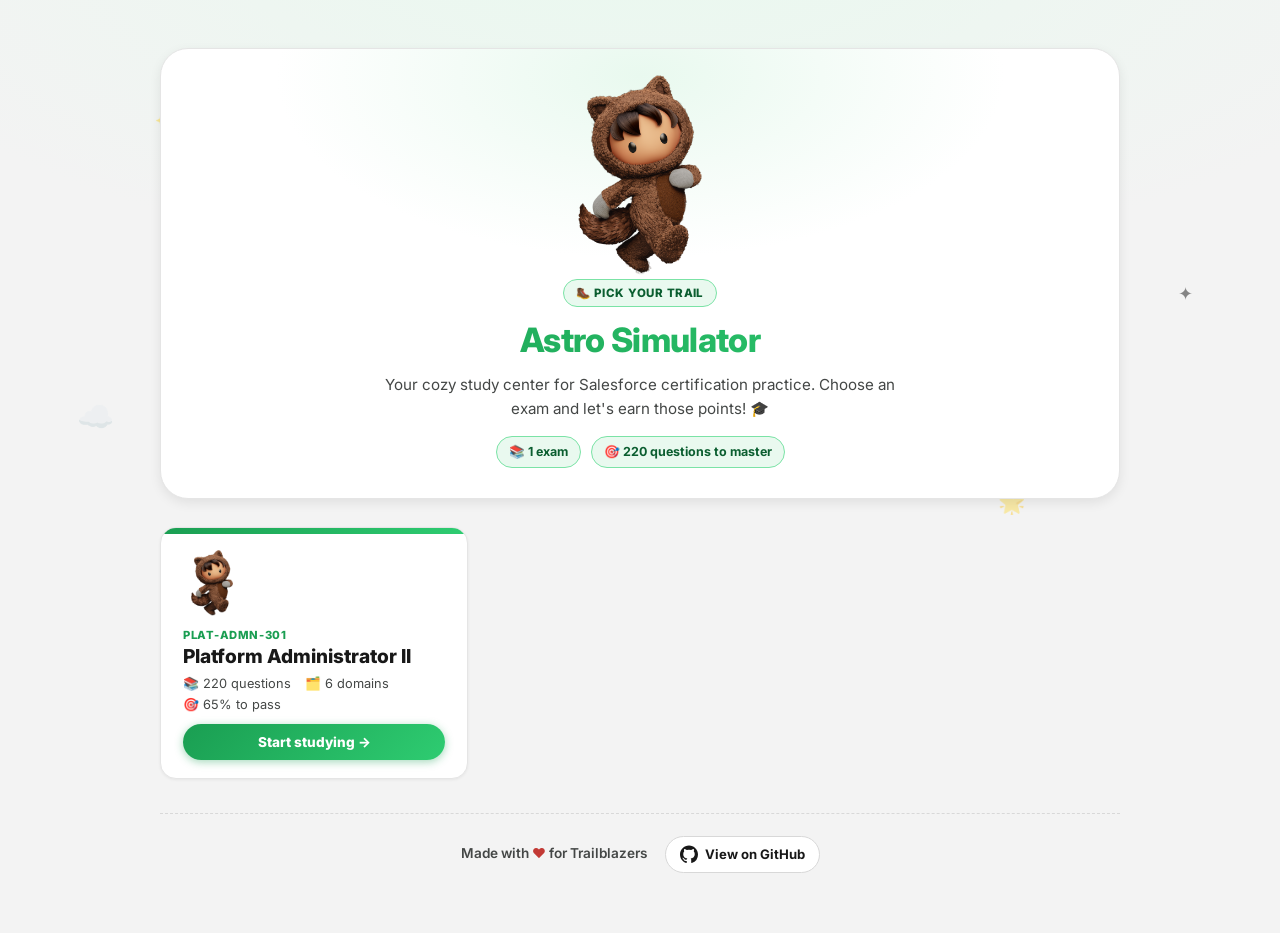
==== commit 796bc729: "Fully created exam hub" ====
--- a/index.html
+++ b/index.html
@@ -3,10 +3,10 @@
 <html lang="en"><head><meta http-equiv="Content-Type" content="text/html; charset=UTF-8">
   
   <meta name="viewport" content="width=device-width, initial-scale=1.0">
-  <meta name="description" content="Interactive Salesforce Certified Platform Administrator II (PLAT-ADMN-301) Exam Simulator with practice questions, study and exam modes, and real-time scoring.">
-  <title>Platform Administrator II Exam Simulator — PLAT-ADMN-301</title>
+  <meta name="description" content="Astro Simulator — a study center for Salesforce certification practice exams with study/exam modes, Rapid Fire drills, flags, and real-time scoring.">
+  <title>Astro Simulator</title>
   <link rel="stylesheet" href="./styles.css">
-  <link rel="icon" href="data:image/svg+xml,&lt;svg xmlns=&#39;http://www.w3.org/2000/svg&#39; viewBox=&#39;0 0 100 100&#39;&gt;&lt;text y=&#39;.9em&#39; font-size=&#39;90&#39;&gt;%E2%98%81%EF%B8%8F&lt;/text&gt;&lt;/svg&gt;">
+  <link rel="icon" href="data:image/svg+xml,&lt;svg xmlns=&#39;http://www.w3.org/2000/svg&#39; viewBox=&#39;0 0 100 100&#39;&gt;&lt;text y=&#39;.9em&#39; font-size=&#39;90&#39;&gt;%F0%9F%9A%80&lt;/text&gt;&lt;/svg&gt;">
   <!-- Apply saved theme before first paint to avoid a flash -->
   <script>
     (function () {
@@ -24,17 +24,41 @@
 </head>
 <body>
 
+  <!-- ===== STUDY CENTER HOME ===== -->
+  <section class="home-screen" id="home-screen" aria-label="Study Center home">
+    <div class="home-sparkles" aria-hidden="true">
+      <span>✨</span><span>⭐</span><span>☁️</span><span>💫</span><span>✦</span><span>🌟</span><span>⚡</span>
+    </div>
+    <div class="home-inner">
+      <div class="home-hero">
+        <div class="home-mascot" id="home-mascot"></div>
+        <div class="home-kicker">🥾 Pick your trail</div>
+        <h1>Astro Simulator</h1>
+        <p>Your cozy study center for Salesforce certification practice. Choose an exam and let's earn those points! 🎓</p>
+        <div class="home-stats" id="home-stats"></div>
+      </div>
+      <div class="home-tiles" id="home-tiles"><!-- exam tiles rendered by renderHome() --></div>
+      <footer class="home-footer">
+        <span class="made-with">Made with <span class="heart">❤</span> for Trailblazers</span>
+        <a class="gh-link" href="https://github.com/kcontreras-csm/plat-admin-2-sim" target="_blank" rel="noopener" aria-label="View source on GitHub" title="View source on GitHub">
+          <svg viewBox="0 0 24 24" width="18" height="18" fill="currentColor" aria-hidden="true"><path d="M12 .5C5.37.5 0 5.87 0 12.5c0 5.3 3.44 9.8 8.21 11.39.6.11.82-.26.82-.58 0-.29-.01-1.05-.02-2.06-3.34.73-4.04-1.61-4.04-1.61-.55-1.39-1.34-1.76-1.34-1.76-1.09-.75.08-.73.08-.73 1.2.09 1.84 1.24 1.84 1.24 1.07 1.83 2.81 1.3 3.5.99.11-.78.42-1.3.76-1.6-2.67-.3-5.47-1.33-5.47-5.93 0-1.31.47-2.38 1.24-3.22-.13-.3-.54-1.52.11-3.18 0 0 1.01-.32 3.3 1.23a11.5 11.5 0 0 1 6 0c2.29-1.55 3.3-1.23 3.3-1.23.65 1.66.24 2.88.12 3.18.77.84 1.23 1.91 1.23 3.22 0 4.61-2.81 5.63-5.49 5.92.43.37.81 1.1.81 2.22 0 1.6-.01 2.9-.01 3.29 0 .32.22.7.83.58A12.01 12.01 0 0 0 24 12.5C24 5.87 18.63.5 12 .5z"/></svg>
+          <span>View on GitHub</span>
+        </a>
+      </footer>
+    </div>
+  </section>
+
   <!-- ===== APP HEADER ===== -->
   <header class="app-header">
     <div class="header-top">
-      <!-- Brand -->
-      <div class="header-brand">
-        <div class="logo-icon">☁️</div>
+      <!-- Brand (click to return to the Study Center home) -->
+      <button type="button" class="header-brand" onclick="showHome()" title="Back to Study Center home">
+        <div class="logo-icon"></div>
         <h1>
-          Platform Administrator II Simulator
-          <span>Salesforce Certified PLAT-ADMN-301 · Practice Questions</span>
+          Astro Simulator
+          <span>Loading…</span>
         </h1>
-      </div>
+      </button>
 
       <div class="header-controls">
 
@@ -108,14070 +132,7 @@
 
   <!-- ===== MAIN CONTENT ===== -->
   <main id="app-container" class="">
-    <div class="tab-content">
-      <!-- Tab 0: Dashboard & Guide -->
-      <div class="tab-pane active" id="tab-0" role="tabpanel">
-    <div class="dashboard-grid">
-      <div class="dash-card">
-        <h2>📋 Exam Overview</h2>
-        <p>Salesforce Certified Platform Administrator (PLAT-ADMN-201)</p>
-        <div class="stat-row">
-          <div class="stat-box">
-            <div class="stat-value">60</div>
-            <div class="stat-label">Questions</div>
-          </div>
-          <div class="stat-box">
-            <div class="stat-value">105</div>
-            <div class="stat-label">Minutes</div>
-          </div>
-          <div class="stat-box">
-            <div class="stat-value">68%</div>
-            <div class="stat-label">Passing Score</div>
-          </div>
-        </div>
-        <p style="font-size:.8rem;color:var(--text-muted);">Multiple-choice and multi-select format. This simulator contains 150 practice questions across all sections.</p>
-      </div>
-
-      <div class="dash-card">
-        <h2>🎯 Your Progress</h2>
-        <p>Track your study progress across all sections.</p>
-        <div class="stat-row">
-          <div class="stat-box">
-            <div class="stat-value" id="dash-answered">0</div>
-            <div class="stat-label">Answered</div>
-          </div>
-          <div class="stat-box">
-            <div class="stat-value" id="dash-correct">0</div>
-            <div class="stat-label">Correct</div>
-          </div>
-          <div class="stat-box">
-            <div class="stat-value" id="dash-score">—</div>
-            <div class="stat-label">Score</div>
-          </div>
-        </div>
-      </div>
-
-      <div class="dash-card full-width">
-        <h3>📚 Exam Topic Breakdown</h3>
-        <p>Check off topics as you study to track your coverage.</p>
-        <ul class="topic-checklist">
-          
-            <li>
-              <input type="checkbox" id="chk-Configuration-and-Setup">
-              <div>
-                <strong>Configuration and Setup</strong><br>
-                <span style="font-size:.78rem;color:var(--text-muted)">Company settings, user setup, security</span>
-              </div>
-              <span class="topic-weight">15%</span>
-            </li>
-          
-            <li>
-              <input type="checkbox" id="chk-Object-Manager-and-Lightning-App-Builder">
-              <div>
-                <strong>Object Manager and Lightning App Builder</strong><br>
-                <span style="font-size:.78rem;color:var(--text-muted)">Objects, fields, page layouts, record types</span>
-              </div>
-              <span class="topic-weight">15%</span>
-            </li>
-          
-            <li>
-              <input type="checkbox" id="chk-Sales-and-Marketing-Applications">
-              <div>
-                <strong>Sales and Marketing Applications</strong><br>
-                <span style="font-size:.78rem;color:var(--text-muted)">Leads, opportunities, campaigns</span>
-              </div>
-              <span class="topic-weight">10%</span>
-            </li>
-          
-            <li>
-              <input type="checkbox" id="chk-Service-and-Support-Applications">
-              <div>
-                <strong>Service and Support Applications</strong><br>
-                <span style="font-size:.78rem;color:var(--text-muted)">Cases, entitlements, escalation</span>
-              </div>
-              <span class="topic-weight">10%</span>
-            </li>
-          
-            <li>
-              <input type="checkbox" id="chk-Productivity-and-Collaboration">
-              <div>
-                <strong>Productivity and Collaboration</strong><br>
-                <span style="font-size:.78rem;color:var(--text-muted)">Chatter, mobile, AppExchange</span>
-              </div>
-              <span class="topic-weight">10%</span>
-            </li>
-          
-            <li>
-              <input type="checkbox" id="chk-Data-and-Analytics-Management">
-              <div>
-                <strong>Data and Analytics Management</strong><br>
-                <span style="font-size:.78rem;color:var(--text-muted)">Reports, dashboards, data tools</span>
-              </div>
-              <span class="topic-weight">17%</span>
-            </li>
-          
-            <li>
-              <input type="checkbox" id="chk-Automation-and-Agentforce">
-              <div>
-                <strong>Automation and Agentforce</strong><br>
-                <span style="font-size:.78rem;color:var(--text-muted)">Flow, approvals, AI agents</span>
-              </div>
-              <span class="topic-weight">23%</span>
-            </li>
-          
-        </ul>
-      </div>
-    </div>
-  </div>
-
-      <!-- Tab 1: Configuration and Setup -->
-      <div class="tab-pane" id="tab-1" role="tabpanel">
-    <div class="section-header">
-      <h2>Configuration and Setup</h2>
-      <div class="section-header-actions">
-        <button class="btn-shuffle" onclick="shuffleTab(1)" title="Shuffle question order">🔀 Shuffle</button>
-        <span class="section-progress" id="progress-1">0 / 24 Answered</span>
-      </div>
-    </div>
-    <div class="quiz-container" id="quiz-1">
-      
-    <div class="question-card" id="qcard-6" data-qid="6">
-      <div class="question-header">
-        <div class="question-number ">Q6</div>
-        <div class="question-body">
-          <div class="question-text">
-            How should a Platform Administrator view Currencies, Fiscal Year settings, and Business Hours in Salesforce?
-            
-          </div>
-        </div>
-      </div>
-      <div class="options-list" id="options-6">
-        
-          <div class="option-item" data-qid="6" data-letter="A" onclick="selectOption(6,&#39;A&#39;,false)">
-            <div class="option-radio "></div>
-            <div class="option-letter">A</div>
-            <div class="option-text">User Management Settings</div>
-          </div>
-        
-          <div class="option-item" data-qid="6" data-letter="B" onclick="selectOption(6,&#39;B&#39;,false)">
-            <div class="option-radio "></div>
-            <div class="option-letter">B</div>
-            <div class="option-text">Company Settings</div>
-          </div>
-        
-          <div class="option-item" data-qid="6" data-letter="C" onclick="selectOption(6,&#39;C&#39;,false)">
-            <div class="option-radio "></div>
-            <div class="option-letter">C</div>
-            <div class="option-text">Custom Settings</div>
-          </div>
-        
-          <div class="option-item" data-qid="6" data-letter="D" onclick="selectOption(6,&#39;D&#39;,false)">
-            <div class="option-radio "></div>
-            <div class="option-letter">D</div>
-            <div class="option-text">Feature Settings</div>
-          </div>
-        
-      </div>
-      <div class="question-actions" id="actions-6">
-        <button class="btn-submit primary" id="submit-6" disabled="" onclick="submitAnswer(6)">Submit Answer</button>
-      </div>
-      <div class="explanation-panel" id="explanation-6">
-        <h4>💡 Explanation</h4>
-        <p>In Salesforce Setup, Company Settings is the central location where global organizational parameters are managed, including Company Information, Fiscal Year settings, Business Hours, and Multi-Currency management.</p>
-      </div>
-    </div>
-  
-    <div class="question-card" id="qcard-7" data-qid="7">
-      <div class="question-header">
-        <div class="question-number ">Q7</div>
-        <div class="question-body">
-          <div class="question-text">
-            A VP of sales needs to report on records owned by individuals in various parts of the role hierarchy. The organization-wide default is set to Private. What should a Platform Administrator configure to achieve this?
-            
-          </div>
-        </div>
-      </div>
-      <div class="options-list" id="options-7">
-        
-          <div class="option-item" data-qid="7" data-letter="A" onclick="selectOption(7,&#39;A&#39;,false)">
-            <div class="option-radio "></div>
-            <div class="option-letter">A</div>
-            <div class="option-text">Field-Level Security</div>
-          </div>
-        
-          <div class="option-item" data-qid="7" data-letter="B" onclick="selectOption(7,&#39;B&#39;,false)">
-            <div class="option-radio "></div>
-            <div class="option-letter">B</div>
-            <div class="option-text">Sharing Rules</div>
-          </div>
-        
-          <div class="option-item" data-qid="7" data-letter="C" onclick="selectOption(7,&#39;C&#39;,false)">
-            <div class="option-radio "></div>
-            <div class="option-letter">C</div>
-            <div class="option-text">Permission Sets</div>
-          </div>
-        
-          <div class="option-item" data-qid="7" data-letter="D" onclick="selectOption(7,&#39;D&#39;,false)">
-            <div class="option-radio "></div>
-            <div class="option-letter">D</div>
-            <div class="option-text">Restriction Rules</div>
-          </div>
-        
-      </div>
-      <div class="question-actions" id="actions-7">
-        <button class="btn-submit primary" id="submit-7" disabled="" onclick="submitAnswer(7)">Submit Answer</button>
-      </div>
-      <div class="explanation-panel" id="explanation-7">
-        <h4>💡 Explanation</h4>
-        <p>When the Organization-Wide Default for an object is set to Private, Sharing Rules allow the admin to create exceptions based on record ownership or specific criteria to grant the necessary visibility for reporting without making the data public.</p>
-      </div>
-    </div>
-  
-    <div class="question-card" id="qcard-10" data-qid="10">
-      <div class="question-header">
-        <div class="question-number ">Q10</div>
-        <div class="question-body">
-          <div class="question-text">
-            A Platform Administrator at Cloud Kicks is setting up a new Salesforce instance. The business requirements mandate that marketers are given access to opportunities. The administrator assigns the Marketing User profile. What should the administrator do next?
-            
-          </div>
-        </div>
-      </div>
-      <div class="options-list" id="options-10">
-        
-          <div class="option-item" data-qid="10" data-letter="A" onclick="selectOption(10,&#39;A&#39;,false)">
-            <div class="option-radio "></div>
-            <div class="option-letter">A</div>
-            <div class="option-text">Edit the object permissions to include Opportunity.</div>
-          </div>
-        
-          <div class="option-item" data-qid="10" data-letter="B" onclick="selectOption(10,&#39;B&#39;,false)">
-            <div class="option-radio "></div>
-            <div class="option-letter">B</div>
-            <div class="option-text">Add a custom permission set to include Opportunity.</div>
-          </div>
-        
-          <div class="option-item" data-qid="10" data-letter="C" onclick="selectOption(10,&#39;C&#39;,false)">
-            <div class="option-radio "></div>
-            <div class="option-letter">C</div>
-            <div class="option-text">Edit the role to enable Sales access.</div>
-          </div>
-        
-          <div class="option-item" data-qid="10" data-letter="D" onclick="selectOption(10,&#39;D&#39;,false)">
-            <div class="option-radio "></div>
-            <div class="option-letter">D</div>
-            <div class="option-text">Configure the assigned apps to include Opportunity.</div>
-          </div>
-        
-      </div>
-      <div class="question-actions" id="actions-10">
-        <button class="btn-submit primary" id="submit-10" disabled="" onclick="submitAnswer(10)">Submit Answer</button>
-      </div>
-      <div class="explanation-panel" id="explanation-10">
-        <h4>💡 Explanation</h4>
-        <p>Profiles define Object-Level Security (CRUD permissions). The Marketing User profile typically does not include full Edit access to Opportunities. The admin should edit the profile's object permissions to include Read and Edit for Opportunities.</p>
-      </div>
-    </div>
-  
-    <div class="question-card" id="qcard-19" data-qid="19">
-      <div class="question-header">
-        <div class="question-number ">Q19</div>
-        <div class="question-body">
-          <div class="question-text">
-            Universal Containers wants collaborative selling where multiple roles work together on customer accounts. Which feature should a Platform Administrator configure?
-            
-          </div>
-        </div>
-      </div>
-      <div class="options-list" id="options-19">
-        
-          <div class="option-item" data-qid="19" data-letter="A" onclick="selectOption(19,&#39;A&#39;,false)">
-            <div class="option-radio "></div>
-            <div class="option-letter">A</div>
-            <div class="option-text">Set up default account teams with specified access levels for different team roles.</div>
-          </div>
-        
-          <div class="option-item" data-qid="19" data-letter="B" onclick="selectOption(19,&#39;B&#39;,false)">
-            <div class="option-radio "></div>
-            <div class="option-letter">B</div>
-            <div class="option-text">Create sharing rules to grant access to opportunities and cases for support teams.</div>
-          </div>
-        
-          <div class="option-item" data-qid="19" data-letter="C" onclick="selectOption(19,&#39;C&#39;,false)">
-            <div class="option-radio "></div>
-            <div class="option-letter">C</div>
-            <div class="option-text">Configure role hierarchy to automatically grant account access to the appropriate teams.</div>
-          </div>
-        
-          <div class="option-item" data-qid="19" data-letter="D" onclick="selectOption(19,&#39;D&#39;,false)">
-            <div class="option-radio "></div>
-            <div class="option-letter">D</div>
-            <div class="option-text">Use permission sets to provide additional access to account-related records.</div>
-          </div>
-        
-      </div>
-      <div class="question-actions" id="actions-19">
-        <button class="btn-submit primary" id="submit-19" disabled="" onclick="submitAnswer(19)">Submit Answer</button>
-      </div>
-      <div class="explanation-panel" id="explanation-19">
-        <h4>💡 Explanation</h4>
-        <p>Account Teams are designed specifically for collaborative selling, allowing multiple users with specific roles and varying levels of access. Default Account Teams allow users to add their entire team to an Account with a single click.</p>
-      </div>
-    </div>
-  
-    <div class="question-card" id="qcard-24" data-qid="24">
-      <div class="question-header">
-        <div class="question-number ">Q24</div>
-        <div class="question-body">
-          <div class="question-text">
-            A Platform Administrator has set up a junior administrator as a delegated administrator. What should the administrator consider regarding delegated administrators?
-            
-          </div>
-        </div>
-      </div>
-      <div class="options-list" id="options-24">
-        
-          <div class="option-item" data-qid="24" data-letter="A" onclick="selectOption(24,&#39;A&#39;,false)">
-            <div class="option-radio "></div>
-            <div class="option-letter">A</div>
-            <div class="option-text">Delegated administrators can unlock users but cannot reset passwords.</div>
-          </div>
-        
-          <div class="option-item" data-qid="24" data-letter="B" onclick="selectOption(24,&#39;B&#39;,false)">
-            <div class="option-radio "></div>
-            <div class="option-letter">B</div>
-            <div class="option-text">Delegated administrators can update field-level security on standard objects.</div>
-          </div>
-        
-          <div class="option-item" data-qid="24" data-letter="C" onclick="selectOption(24,&#39;C&#39;,false)">
-            <div class="option-radio "></div>
-            <div class="option-letter">C</div>
-            <div class="option-text">Delegated administrators cannot modify permission sets.</div>
-          </div>
-        
-          <div class="option-item" data-qid="24" data-letter="D" onclick="selectOption(24,&#39;D&#39;,false)">
-            <div class="option-radio "></div>
-            <div class="option-letter">D</div>
-            <div class="option-text">Delegated administrators cannot assign users to profiles.</div>
-          </div>
-        
-      </div>
-      <div class="question-actions" id="actions-24">
-        <button class="btn-submit primary" id="submit-24" disabled="" onclick="submitAnswer(24)">Submit Answer</button>
-      </div>
-      <div class="explanation-panel" id="explanation-24">
-        <h4>💡 Explanation</h4>
-        <p>Delegated administrators cannot modify permission sets. They are primarily intended to manage users within specific roles, reset passwords, and manage specific custom objects, without granting them full system access.</p>
-      </div>
-    </div>
-  
-    <div class="question-card" id="qcard-34" data-qid="34">
-      <div class="question-header">
-        <div class="question-number ">Q34</div>
-        <div class="question-body">
-          <div class="question-text">
-            Cloud Kicks wants a small subset of leadership users to have Modify All access like administrators. How should the administrator team accomplish this?
-            
-          </div>
-        </div>
-      </div>
-      <div class="options-list" id="options-34">
-        
-          <div class="option-item" data-qid="34" data-letter="A" onclick="selectOption(34,&#39;A&#39;,false)">
-            <div class="option-radio "></div>
-            <div class="option-letter">A</div>
-            <div class="option-text">Assign the standard Platform User profile and edit permissions to Modify All.</div>
-          </div>
-        
-          <div class="option-item" data-qid="34" data-letter="B" onclick="selectOption(34,&#39;B&#39;,false)">
-            <div class="option-radio "></div>
-            <div class="option-letter">B</div>
-            <div class="option-text">Assign the standard System Administrator profile that includes Modify All access.</div>
-          </div>
-        
-          <div class="option-item" data-qid="34" data-letter="C" onclick="selectOption(34,&#39;C&#39;,false)">
-            <div class="option-radio "></div>
-            <div class="option-letter">C</div>
-            <div class="option-text">Assign the standard User profile and add a custom permission set with Modify All access.</div>
-          </div>
-        
-          <div class="option-item" data-qid="34" data-letter="D" onclick="selectOption(34,&#39;D&#39;,false)">
-            <div class="option-radio "></div>
-            <div class="option-letter">D</div>
-            <div class="option-text">Clone the standard User profile and assign a Modify All role.</div>
-          </div>
-        
-      </div>
-      <div class="question-actions" id="actions-34">
-        <button class="btn-submit primary" id="submit-34" disabled="" onclick="submitAnswer(34)">Submit Answer</button>
-      </div>
-      <div class="explanation-panel" id="explanation-34">
-        <h4>💡 Explanation</h4>
-        <p>The Principle of Least Privilege dictates keeping leadership on their standard profile and granting Modify All Data via a Permission Set. This provides data visibility without administrative control.</p>
-      </div>
-    </div>
-  
-    <div class="question-card" id="qcard-39" data-qid="39">
-      <div class="question-header">
-        <div class="question-number ">Q39</div>
-        <div class="question-body">
-          <div class="question-text">
-            A sales rep leaves and is rehired but can no longer see previously accessible records in a Private sharing model. What is the likely cause?
-            
-          </div>
-        </div>
-      </div>
-      <div class="options-list" id="options-39">
-        
-          <div class="option-item" data-qid="39" data-letter="A" onclick="selectOption(39,&#39;A&#39;,false)">
-            <div class="option-radio "></div>
-            <div class="option-letter">A</div>
-            <div class="option-text">The stage of the opportunity records was changed to Closed Lost.</div>
-          </div>
-        
-          <div class="option-item" data-qid="39" data-letter="B" onclick="selectOption(39,&#39;B&#39;,false)">
-            <div class="option-radio "></div>
-            <div class="option-letter">B</div>
-            <div class="option-text">The record type of the opportunity records was changed.</div>
-          </div>
-        
-          <div class="option-item" data-qid="39" data-letter="C" onclick="selectOption(39,&#39;C&#39;,false)">
-            <div class="option-radio "></div>
-            <div class="option-letter">C</div>
-            <div class="option-text">The records were manually shared with the user.</div>
-          </div>
-        
-          <div class="option-item" data-qid="39" data-letter="D" onclick="selectOption(39,&#39;D&#39;,false)">
-            <div class="option-radio "></div>
-            <div class="option-letter">D</div>
-            <div class="option-text">Permission sets were removed when the user was deactivated.</div>
-          </div>
-        
-      </div>
-      <div class="question-actions" id="actions-39">
-        <button class="btn-submit primary" id="submit-39" disabled="" onclick="submitAnswer(39)">Submit Answer</button>
-      </div>
-      <div class="explanation-panel" id="explanation-39">
-        <h4>💡 Explanation</h4>
-        <p>When a user is deactivated, all their Manual Shares are automatically and permanently deleted. Even if the user is reactivated, those manual shares do not return.</p>
-      </div>
-    </div>
-  
-    <div class="question-card" id="qcard-59" data-qid="59">
-      <div class="question-header">
-        <div class="question-number ">Q59</div>
-        <div class="question-body">
-          <div class="question-text">
-            A Platform Administrator has reviewed an upcoming critical update. How should the administrator proceed with activation?
-            
-          </div>
-        </div>
-      </div>
-      <div class="options-list" id="options-59">
-        
-          <div class="option-item" data-qid="59" data-letter="A" onclick="selectOption(59,&#39;A&#39;,false)">
-            <div class="option-radio "></div>
-            <div class="option-letter">A</div>
-            <div class="option-text">Allow the critical update to auto-activate in a sandbox.</div>
-          </div>
-        
-          <div class="option-item" data-qid="59" data-letter="B" onclick="selectOption(59,&#39;B&#39;,false)">
-            <div class="option-radio "></div>
-            <div class="option-letter">B</div>
-            <div class="option-text">Activate the critical update in production.</div>
-          </div>
-        
-          <div class="option-item" data-qid="59" data-letter="C" onclick="selectOption(59,&#39;C&#39;,false)">
-            <div class="option-radio "></div>
-            <div class="option-letter">C</div>
-            <div class="option-text">Activate the critical update in a sandbox.</div>
-          </div>
-        
-          <div class="option-item" data-qid="59" data-letter="D" onclick="selectOption(59,&#39;D&#39;,false)">
-            <div class="option-radio "></div>
-            <div class="option-letter">D</div>
-            <div class="option-text">Allow the critical update to auto-activate.</div>
-          </div>
-        
-      </div>
-      <div class="question-actions" id="actions-59">
-        <button class="btn-submit primary" id="submit-59" disabled="" onclick="submitAnswer(59)">Submit Answer</button>
-      </div>
-      <div class="explanation-panel" id="explanation-59">
-        <h4>💡 Explanation</h4>
-        <p>Best practice is to activate and test critical updates in a Sandbox environment first to identify and resolve any breaking changes before they affect live business operations.</p>
-      </div>
-    </div>
-  
-    <div class="question-card" id="qcard-60" data-qid="60">
-      <div class="question-header">
-        <div class="question-number ">Q60</div>
-        <div class="question-body">
-          <div class="question-text">
-            Users assigned a custom Minimum Access profile with permission sets don't see the Lightning interface. What should the administrator do?
-            
-          </div>
-        </div>
-      </div>
-      <div class="options-list" id="options-60">
-        
-          <div class="option-item" data-qid="60" data-letter="A" onclick="selectOption(60,&#39;A&#39;,false)">
-            <div class="option-radio "></div>
-            <div class="option-letter">A</div>
-            <div class="option-text">Enable the Enhanced Interface for User Access Policies.</div>
-          </div>
-        
-          <div class="option-item" data-qid="60" data-letter="B" onclick="selectOption(60,&#39;B&#39;,false)">
-            <div class="option-radio "></div>
-            <div class="option-letter">B</div>
-            <div class="option-text">Add Lightning component to a layout.</div>
-          </div>
-        
-          <div class="option-item" data-qid="60" data-letter="C" onclick="selectOption(60,&#39;C&#39;,false)">
-            <div class="option-radio "></div>
-            <div class="option-letter">C</div>
-            <div class="option-text">Create a page in Lightning App Builder with the org as default.</div>
-          </div>
-        
-          <div class="option-item" data-qid="60" data-letter="D" onclick="selectOption(60,&#39;D&#39;,false)">
-            <div class="option-radio "></div>
-            <div class="option-letter">D</div>
-            <div class="option-text">Assign a permission to enable Lightning Experience User.</div>
-          </div>
-        
-      </div>
-      <div class="question-actions" id="actions-60">
-        <button class="btn-submit primary" id="submit-60" disabled="" onclick="submitAnswer(60)">Submit Answer</button>
-      </div>
-      <div class="explanation-panel" id="explanation-60">
-        <h4>💡 Explanation</h4>
-        <p>The Minimum Access profile does not include the Lightning Experience User permission. A Permission Set with this checkbox must be assigned to unlock the Lightning interface.</p>
-      </div>
-    </div>
-  
-    <div class="question-card" id="qcard-61" data-qid="61">
-      <div class="question-header">
-        <div class="question-number ">Q61</div>
-        <div class="question-body">
-          <div class="question-text">
-            A VP of sales gets an error saving an opportunity but the administrator cannot replicate it. How should the administrator troubleshoot?
-            
-          </div>
-        </div>
-      </div>
-      <div class="options-list" id="options-61">
-        
-          <div class="option-item" data-qid="61" data-letter="A" onclick="selectOption(61,&#39;A&#39;,false)">
-            <div class="option-radio "></div>
-            <div class="option-letter">A</div>
-            <div class="option-text">Log in as a system administrator to troubleshoot.</div>
-          </div>
-        
-          <div class="option-item" data-qid="61" data-letter="B" onclick="selectOption(61,&#39;B&#39;,false)">
-            <div class="option-radio "></div>
-            <div class="option-letter">B</div>
-            <div class="option-text">Use 'Login as' to log in as the user.</div>
-          </div>
-        
-          <div class="option-item" data-qid="61" data-letter="C" onclick="selectOption(61,&#39;C&#39;,false)">
-            <div class="option-radio "></div>
-            <div class="option-letter">C</div>
-            <div class="option-text">Use an AppExchange product to troubleshoot.</div>
-          </div>
-        
-          <div class="option-item" data-qid="61" data-letter="D" onclick="selectOption(61,&#39;D&#39;,false)">
-            <div class="option-radio "></div>
-            <div class="option-letter">D</div>
-            <div class="option-text">Ask the user for their password so the admin can log in.</div>
-          </div>
-        
-      </div>
-      <div class="question-actions" id="actions-61">
-        <button class="btn-submit primary" id="submit-61" disabled="" onclick="submitAnswer(61)">Submit Answer</button>
-      </div>
-      <div class="explanation-panel" id="explanation-61">
-        <h4>💡 Explanation</h4>
-        <p>The 'Login as' feature allows the administrator to experience the system through the user's specific profile, role, and sharing permissions to identify context-specific issues.</p>
-      </div>
-    </div>
-  
-    <div class="question-card" id="qcard-79" data-qid="79">
-      <div class="question-header">
-        <div class="question-number multi-select">Q79</div>
-        <div class="question-body">
-          <div class="question-text">
-            Cloud Kicks has OWD for Opportunity set to Private. Which two features should open up access for collaborative deals?
-            <span class="multi-badge">Select 2</span>
-          </div>
-        </div>
-      </div>
-      <div class="options-list" id="options-79">
-        
-          <div class="option-item" data-qid="79" data-letter="A" onclick="selectOption(79,&#39;A&#39;,true)">
-            <div class="option-radio checkbox-style"></div>
-            <div class="option-letter">A</div>
-            <div class="option-text">Sharing rules</div>
-          </div>
-        
-          <div class="option-item" data-qid="79" data-letter="B" onclick="selectOption(79,&#39;B&#39;,true)">
-            <div class="option-radio checkbox-style"></div>
-            <div class="option-letter">B</div>
-            <div class="option-text">Sharing set</div>
-          </div>
-        
-          <div class="option-item" data-qid="79" data-letter="C" onclick="selectOption(79,&#39;C&#39;,true)">
-            <div class="option-radio checkbox-style"></div>
-            <div class="option-letter">C</div>
-            <div class="option-text">Role hierarchy</div>
-          </div>
-        
-          <div class="option-item" data-qid="79" data-letter="D" onclick="selectOption(79,&#39;D&#39;,true)">
-            <div class="option-radio checkbox-style"></div>
-            <div class="option-letter">D</div>
-            <div class="option-text">Profiles</div>
-          </div>
-        
-      </div>
-      <div class="question-actions" id="actions-79">
-        <button class="btn-submit primary" id="submit-79" disabled="" onclick="submitAnswer(79)">Submit Answer</button>
-      </div>
-      <div class="explanation-panel" id="explanation-79">
-        <h4>💡 Explanation</h4>
-        <p>Sharing Rules grant lateral access based on criteria or ownership. Role Hierarchy automatically grants vertical access upward. Both extend the Private sharing model without making data public.</p>
-      </div>
-    </div>
-  
-    <div class="question-card" id="qcard-88" data-qid="88">
-      <div class="question-header">
-        <div class="question-number ">Q88</div>
-        <div class="question-body">
-          <div class="question-text">
-            Ursa Major Solar has reps on Pacific and Eastern Time. Eastern reps need business hours set 3 hours earlier. How should a Platform Administrator solve this?
-            
-          </div>
-        </div>
-      </div>
-      <div class="options-list" id="options-88">
-        
-          <div class="option-item" data-qid="88" data-letter="A" onclick="selectOption(88,&#39;A&#39;,false)">
-            <div class="option-radio "></div>
-            <div class="option-letter">A</div>
-            <div class="option-text">Adjust the current business hours to accommodate the Eastern time zone.</div>
-          </div>
-        
-          <div class="option-item" data-qid="88" data-letter="B" onclick="selectOption(88,&#39;B&#39;,false)">
-            <div class="option-radio "></div>
-            <div class="option-letter">B</div>
-            <div class="option-text">Allow the reps to set business hours manually.</div>
-          </div>
-        
-          <div class="option-item" data-qid="88" data-letter="C" onclick="selectOption(88,&#39;C&#39;,false)">
-            <div class="option-radio "></div>
-            <div class="option-letter">C</div>
-            <div class="option-text">Set temporary business hours for each time zone.</div>
-          </div>
-        
-          <div class="option-item" data-qid="88" data-letter="D" onclick="selectOption(88,&#39;D&#39;,false)">
-            <div class="option-radio "></div>
-            <div class="option-letter">D</div>
-            <div class="option-text">Create one set of business hours per time zone.</div>
-          </div>
-        
-      </div>
-      <div class="question-actions" id="actions-88">
-        <button class="btn-submit primary" id="submit-88" disabled="" onclick="submitAnswer(88)">Submit Answer</button>
-      </div>
-      <div class="explanation-panel" id="explanation-88">
-        <h4>💡 Explanation</h4>
-        <p>Salesforce allows creating multiple Business Hours records to support teams in different time zones. This ensures escalation rules and milestones calculate correctly per timezone.</p>
-      </div>
-    </div>
-  
-    <div class="question-card" id="qcard-96" data-qid="96">
-      <div class="question-header">
-        <div class="question-number ">Q96</div>
-        <div class="question-body">
-          <div class="question-text">
-            A Platform Administrator needs to ensure only individual users' financial records are visible on reports to meet data privacy requirements. How?
-            
-          </div>
-        </div>
-      </div>
-      <div class="options-list" id="options-96">
-        
-          <div class="option-item" data-qid="96" data-letter="A" onclick="selectOption(96,&#39;A&#39;,false)">
-            <div class="option-radio "></div>
-            <div class="option-letter">A</div>
-            <div class="option-text">Set sharing model as Public Read/Write.</div>
-          </div>
-        
-          <div class="option-item" data-qid="96" data-letter="B" onclick="selectOption(96,&#39;B&#39;,false)">
-            <div class="option-radio "></div>
-            <div class="option-letter">B</div>
-            <div class="option-text">Set sharing model as Private for the respective object(s).</div>
-          </div>
-        
-          <div class="option-item" data-qid="96" data-letter="C" onclick="selectOption(96,&#39;C&#39;,false)">
-            <div class="option-radio "></div>
-            <div class="option-letter">C</div>
-            <div class="option-text">Create multiple reports filtered per user.</div>
-          </div>
-        
-          <div class="option-item" data-qid="96" data-letter="D" onclick="selectOption(96,&#39;D&#39;,false)">
-            <div class="option-radio "></div>
-            <div class="option-letter">D</div>
-            <div class="option-text">Use Apex sharing to hide records.</div>
-          </div>
-        
-      </div>
-      <div class="question-actions" id="actions-96">
-        <button class="btn-submit primary" id="submit-96" disabled="" onclick="submitAnswer(96)">Submit Answer</button>
-      </div>
-      <div class="explanation-panel" id="explanation-96">
-        <h4>💡 Explanation</h4>
-        <p>Setting the OWD to Private ensures users can only see their own records. Report engines automatically respect these sharing settings.</p>
-      </div>
-    </div>
-  
-    <div class="question-card" id="qcard-97" data-qid="97">
-      <div class="question-header">
-        <div class="question-number ">Q97</div>
-        <div class="question-body">
-          <div class="question-text">
-            A sales manager is going on leave for several months. How should a Platform Administrator prevent them from logging in?
-            
-          </div>
-        </div>
-      </div>
-      <div class="options-list" id="options-97">
-        
-          <div class="option-item" data-qid="97" data-letter="A" onclick="selectOption(97,&#39;A&#39;,false)">
-            <div class="option-radio "></div>
-            <div class="option-letter">A</div>
-            <div class="option-text">Reassign the user's license during leave.</div>
-          </div>
-        
-          <div class="option-item" data-qid="97" data-letter="B" onclick="selectOption(97,&#39;B&#39;,false)">
-            <div class="option-radio "></div>
-            <div class="option-letter">B</div>
-            <div class="option-text">Change the Login Hours for the profile.</div>
-          </div>
-        
-          <div class="option-item" data-qid="97" data-letter="C" onclick="selectOption(97,&#39;C&#39;,false)">
-            <div class="option-radio "></div>
-            <div class="option-letter">C</div>
-            <div class="option-text">Freeze the user's account.</div>
-          </div>
-        
-          <div class="option-item" data-qid="97" data-letter="D" onclick="selectOption(97,&#39;D&#39;,false)">
-            <div class="option-radio "></div>
-            <div class="option-letter">D</div>
-            <div class="option-text">Restrict Login IP Addresses for the profile.</div>
-          </div>
-        
-      </div>
-      <div class="question-actions" id="actions-97">
-        <button class="btn-submit primary" id="submit-97" disabled="" onclick="submitAnswer(97)">Submit Answer</button>
-      </div>
-      <div class="explanation-panel" id="explanation-97">
-        <h4>💡 Explanation</h4>
-        <p>Freezing an account stops the user from accessing the system immediately without deactivating them, preserving their records, role, and dashboard dependencies.</p>
-      </div>
-    </div>
-  
-    <div class="question-card" id="qcard-106" data-qid="106">
-      <div class="question-header">
-        <div class="question-number ">Q106</div>
-        <div class="question-body">
-          <div class="question-text">
-            A Platform Administrator needs to restrict login access to specific hours and IP addresses. Which setting should be updated?
-            
-          </div>
-        </div>
-      </div>
-      <div class="options-list" id="options-106">
-        
-          <div class="option-item" data-qid="106" data-letter="A" onclick="selectOption(106,&#39;A&#39;,false)">
-            <div class="option-radio "></div>
-            <div class="option-letter">A</div>
-            <div class="option-text">Company Settings</div>
-          </div>
-        
-          <div class="option-item" data-qid="106" data-letter="B" onclick="selectOption(106,&#39;B&#39;,false)">
-            <div class="option-radio "></div>
-            <div class="option-letter">B</div>
-            <div class="option-text">The user's role</div>
-          </div>
-        
-          <div class="option-item" data-qid="106" data-letter="C" onclick="selectOption(106,&#39;C&#39;,false)">
-            <div class="option-radio "></div>
-            <div class="option-letter">C</div>
-            <div class="option-text">The user's profile</div>
-          </div>
-        
-          <div class="option-item" data-qid="106" data-letter="D" onclick="selectOption(106,&#39;D&#39;,false)">
-            <div class="option-radio "></div>
-            <div class="option-letter">D</div>
-            <div class="option-text">Custom permission sets</div>
-          </div>
-        
-      </div>
-      <div class="question-actions" id="actions-106">
-        <button class="btn-submit primary" id="submit-106" disabled="" onclick="submitAnswer(106)">Submit Answer</button>
-      </div>
-      <div class="explanation-panel" id="explanation-106">
-        <h4>💡 Explanation</h4>
-        <p>Login Hours and Login IP Ranges are managed at the Profile level and are strictly enforced, denying access outside allowed hours or from unauthorized IPs.</p>
-      </div>
-    </div>
-  
-    <div class="question-card" id="qcard-111" data-qid="111">
-      <div class="question-header">
-        <div class="question-number ">Q111</div>
-        <div class="question-body">
-          <div class="question-text">
-            Cloud Kicks is hiring 15 support reps who need Service Console access. How should the administrator ensure appropriate access?
-            
-          </div>
-        </div>
-      </div>
-      <div class="options-list" id="options-111">
-        
-          <div class="option-item" data-qid="111" data-letter="A" onclick="selectOption(111,&#39;A&#39;,false)">
-            <div class="option-radio "></div>
-            <div class="option-letter">A</div>
-            <div class="option-text">Enable the Service Cloud User feature license for the support reps.</div>
-          </div>
-        
-          <div class="option-item" data-qid="111" data-letter="B" onclick="selectOption(111,&#39;B&#39;,false)">
-            <div class="option-radio "></div>
-            <div class="option-letter">B</div>
-            <div class="option-text">Create a permission set for the Service Console.</div>
-          </div>
-        
-          <div class="option-item" data-qid="111" data-letter="C" onclick="selectOption(111,&#39;C&#39;,false)">
-            <div class="option-radio "></div>
-            <div class="option-letter">C</div>
-            <div class="option-text">Build a Service Console using Lightning App Builder.</div>
-          </div>
-        
-          <div class="option-item" data-qid="111" data-letter="D" onclick="selectOption(111,&#39;D&#39;,false)">
-            <div class="option-radio "></div>
-            <div class="option-letter">D</div>
-            <div class="option-text">Assign the Salesforce Platform User License.</div>
-          </div>
-        
-      </div>
-      <div class="question-actions" id="actions-111">
-        <button class="btn-submit primary" id="submit-111" disabled="" onclick="submitAnswer(111)">Submit Answer</button>
-      </div>
-      <div class="explanation-panel" id="explanation-111">
-        <h4>💡 Explanation</h4>
-        <p>The Service Cloud User feature license checkbox must be enabled on each user's record to provide access to the Service Console and advanced Service Cloud features.</p>
-      </div>
-    </div>
-  
-    <div class="question-card" id="qcard-113" data-qid="113">
-      <div class="question-header">
-        <div class="question-number ">Q113</div>
-        <div class="question-body">
-          <div class="question-text">
-            A new Platform Administrator needs to find out what type of licenses have been purchased and how many are available. Where should they look?
-            
-          </div>
-        </div>
-      </div>
-      <div class="options-list" id="options-113">
-        
-          <div class="option-item" data-qid="113" data-letter="A" onclick="selectOption(113,&#39;A&#39;,false)">
-            <div class="option-radio "></div>
-            <div class="option-letter">A</div>
-            <div class="option-text">Usage-based entitlements related list in company information</div>
-          </div>
-        
-          <div class="option-item" data-qid="113" data-letter="B" onclick="selectOption(113,&#39;B&#39;,false)">
-            <div class="option-radio "></div>
-            <div class="option-letter">B</div>
-            <div class="option-text">Search for licenses types in setup</div>
-          </div>
-        
-          <div class="option-item" data-qid="113" data-letter="C" onclick="selectOption(113,&#39;C&#39;,false)">
-            <div class="option-radio "></div>
-            <div class="option-letter">C</div>
-            <div class="option-text">User licenses related list in company information</div>
-          </div>
-        
-          <div class="option-item" data-qid="113" data-letter="D" onclick="selectOption(113,&#39;D&#39;,false)">
-            <div class="option-radio "></div>
-            <div class="option-letter">D</div>
-            <div class="option-text">User management settings in setup</div>
-          </div>
-        
-      </div>
-      <div class="question-actions" id="actions-113">
-        <button class="btn-submit primary" id="submit-113" disabled="" onclick="submitAnswer(113)">Submit Answer</button>
-      </div>
-      <div class="explanation-panel" id="explanation-113">
-        <h4>💡 Explanation</h4>
-        <p>The Company Information page in Setup shows the User Licenses related list with every license type, total seats, seats in use, and available licenses.</p>
-      </div>
-    </div>
-  
-    <div class="question-card" id="qcard-117" data-qid="117">
-      <div class="question-header">
-        <div class="question-number multi-select">Q117</div>
-        <div class="question-body">
-          <div class="question-text">
-            A user is locked out of Salesforce after multiple failed login attempts. Which two steps should a Platform Administrator take?
-            <span class="multi-badge">Select 2</span>
-          </div>
-        </div>
-      </div>
-      <div class="options-list" id="options-117">
-        
-          <div class="option-item" data-qid="117" data-letter="A" onclick="selectOption(117,&#39;A&#39;,true)">
-            <div class="option-radio checkbox-style"></div>
-            <div class="option-letter">A</div>
-            <div class="option-text">Log in as the user to unlock and reset the password.</div>
-          </div>
-        
-          <div class="option-item" data-qid="117" data-letter="B" onclick="selectOption(117,&#39;B&#39;,true)">
-            <div class="option-radio checkbox-style"></div>
-            <div class="option-letter">B</div>
-            <div class="option-text">Use the unlock button on the user's record detail page.</div>
-          </div>
-        
-          <div class="option-item" data-qid="117" data-letter="C" onclick="selectOption(117,&#39;C&#39;,true)">
-            <div class="option-radio checkbox-style"></div>
-            <div class="option-letter">C</div>
-            <div class="option-text">Reset password on the user's record detail page.</div>
-          </div>
-        
-          <div class="option-item" data-qid="117" data-letter="D" onclick="selectOption(117,&#39;D&#39;,true)">
-            <div class="option-radio checkbox-style"></div>
-            <div class="option-letter">D</div>
-            <div class="option-text">Reset the password policies to allow the user to login.</div>
-          </div>
-        
-      </div>
-      <div class="question-actions" id="actions-117">
-        <button class="btn-submit primary" id="submit-117" disabled="" onclick="submitAnswer(117)">Submit Answer</button>
-      </div>
-      <div class="explanation-panel" id="explanation-117">
-        <h4>💡 Explanation</h4>
-        <p>The administrator should first click the Unlock button to clear the lockout status, then use the Reset Password button to send a temporary link to the user's email.</p>
-      </div>
-    </div>
-  
-    <div class="question-card" id="qcard-118" data-qid="118">
-      <div class="question-header">
-        <div class="question-number ">Q118</div>
-        <div class="question-body">
-          <div class="question-text">
-            Service reps in a call center use different desks daily. How should a Platform Administrator streamline the login process to avoid repeated authentication?
-            
-          </div>
-        </div>
-      </div>
-      <div class="options-list" id="options-118">
-        
-          <div class="option-item" data-qid="118" data-letter="A" onclick="selectOption(118,&#39;A&#39;,false)">
-            <div class="option-radio "></div>
-            <div class="option-letter">A</div>
-            <div class="option-text">Custom Profile</div>
-          </div>
-        
-          <div class="option-item" data-qid="118" data-letter="B" onclick="selectOption(118,&#39;B&#39;,false)">
-            <div class="option-radio "></div>
-            <div class="option-letter">B</div>
-            <div class="option-text">Trusted IP Ranges</div>
-          </div>
-        
-          <div class="option-item" data-qid="118" data-letter="C" onclick="selectOption(118,&#39;C&#39;,false)">
-            <div class="option-radio "></div>
-            <div class="option-letter">C</div>
-            <div class="option-text">Multi-factor Authentication</div>
-          </div>
-        
-          <div class="option-item" data-qid="118" data-letter="D" onclick="selectOption(118,&#39;D&#39;,false)">
-            <div class="option-radio "></div>
-            <div class="option-letter">D</div>
-            <div class="option-text">Permission Set</div>
-          </div>
-        
-      </div>
-      <div class="question-actions" id="actions-118">
-        <button class="btn-submit primary" id="submit-118" disabled="" onclick="submitAnswer(118)">Submit Answer</button>
-      </div>
-      <div class="explanation-panel" id="explanation-118">
-        <h4>💡 Explanation</h4>
-        <p>Trusted IP Ranges (Network Access) bypass identity verification for users logging in from within the corporate network, preventing 'unrecognized device' prompts.</p>
-      </div>
-    </div>
-  
-    <div class="question-card" id="qcard-119" data-qid="119">
-      <div class="question-header">
-        <div class="question-number ">Q119</div>
-        <div class="question-body">
-          <div class="question-text">
-            Two sales teams with roles subordinate to the same Manager need to share records. How should a Platform Administrator share records owned by sales team A with sales team B?
-            
-          </div>
-        </div>
-      </div>
-      <div class="options-list" id="options-119">
-        
-          <div class="option-item" data-qid="119" data-letter="A" onclick="selectOption(119,&#39;A&#39;,false)">
-            <div class="option-radio "></div>
-            <div class="option-letter">A</div>
-            <div class="option-text">Criteria-based sharing</div>
-          </div>
-        
-          <div class="option-item" data-qid="119" data-letter="B" onclick="selectOption(119,&#39;B&#39;,false)">
-            <div class="option-radio "></div>
-            <div class="option-letter">B</div>
-            <div class="option-text">Owner-based sharing</div>
-          </div>
-        
-          <div class="option-item" data-qid="119" data-letter="C" onclick="selectOption(119,&#39;C&#39;,false)">
-            <div class="option-radio "></div>
-            <div class="option-letter">C</div>
-            <div class="option-text">Hierarchical sharing</div>
-          </div>
-        
-          <div class="option-item" data-qid="119" data-letter="D" onclick="selectOption(119,&#39;D&#39;,false)">
-            <div class="option-radio "></div>
-            <div class="option-letter">D</div>
-            <div class="option-text">Manual sharing</div>
-          </div>
-        
-      </div>
-      <div class="question-actions" id="actions-119">
-        <button class="btn-submit primary" id="submit-119" disabled="" onclick="submitAnswer(119)">Submit Answer</button>
-      </div>
-      <div class="explanation-panel" id="explanation-119">
-        <h4>💡 Explanation</h4>
-        <p>An Owner-based Sharing Rule shares records owned by members of one role with members of another role, providing lateral access between peer teams.</p>
-      </div>
-    </div>
-  
-    <div class="question-card" id="qcard-122" data-qid="122">
-      <div class="question-header">
-        <div class="question-number ">Q122</div>
-        <div class="question-body">
-          <div class="question-text">
-            A Platform Administrator gets a duplicate username error when setting up a new user. What is causing this?
-            
-          </div>
-        </div>
-      </div>
-      <div class="options-list" id="options-122">
-        
-          <div class="option-item" data-qid="122" data-letter="A" onclick="selectOption(122,&#39;A&#39;,false)">
-            <div class="option-radio "></div>
-            <div class="option-letter">A</div>
-            <div class="option-text">The username was not configured in the format of an email address.</div>
-          </div>
-        
-          <div class="option-item" data-qid="122" data-letter="B" onclick="selectOption(122,&#39;B&#39;,false)">
-            <div class="option-radio "></div>
-            <div class="option-letter">B</div>
-            <div class="option-text">The email address and username must be unique across all Salesforce orgs.</div>
-          </div>
-        
-          <div class="option-item" data-qid="122" data-letter="C" onclick="selectOption(122,&#39;C&#39;,false)">
-            <div class="option-radio "></div>
-            <div class="option-letter">C</div>
-            <div class="option-text">The username must be unique across all Salesforce orgs.</div>
-          </div>
-        
-          <div class="option-item" data-qid="122" data-letter="D" onclick="selectOption(122,&#39;D&#39;,false)">
-            <div class="option-radio "></div>
-            <div class="option-letter">D</div>
-            <div class="option-text">The username has a restricted domain name within it.</div>
-          </div>
-        
-      </div>
-      <div class="question-actions" id="actions-122">
-        <button class="btn-submit primary" id="submit-122" disabled="" onclick="submitAnswer(122)">Submit Answer</button>
-      </div>
-      <div class="explanation-panel" id="explanation-122">
-        <h4>💡 Explanation</h4>
-        <p>Salesforce usernames are globally unique identifiers. A username used in any Salesforce organization (production, sandboxes, developer editions) cannot be reused in any other org.</p>
-      </div>
-    </div>
-  
-    <div class="question-card" id="qcard-127" data-qid="127">
-      <div class="question-header">
-        <div class="question-number ">Q127</div>
-        <div class="question-body">
-          <div class="question-text">
-            Multiple system administrators make configuration changes. Which tool tracks these changes?
-            
-          </div>
-        </div>
-      </div>
-      <div class="options-list" id="options-127">
-        
-          <div class="option-item" data-qid="127" data-letter="A" onclick="selectOption(127,&#39;A&#39;,false)">
-            <div class="option-radio "></div>
-            <div class="option-letter">A</div>
-            <div class="option-text">Health Check</div>
-          </div>
-        
-          <div class="option-item" data-qid="127" data-letter="B" onclick="selectOption(127,&#39;B&#39;,false)">
-            <div class="option-radio "></div>
-            <div class="option-letter">B</div>
-            <div class="option-text">Setup Audit Trail</div>
-          </div>
-        
-          <div class="option-item" data-qid="127" data-letter="C" onclick="selectOption(127,&#39;C&#39;,false)">
-            <div class="option-radio "></div>
-            <div class="option-letter">C</div>
-            <div class="option-text">History Tracking</div>
-          </div>
-        
-          <div class="option-item" data-qid="127" data-letter="D" onclick="selectOption(127,&#39;D&#39;,false)">
-            <div class="option-radio "></div>
-            <div class="option-letter">D</div>
-            <div class="option-text">Feed Tracking</div>
-          </div>
-        
-      </div>
-      <div class="question-actions" id="actions-127">
-        <button class="btn-submit primary" id="submit-127" disabled="" onclick="submitAnswer(127)">Submit Answer</button>
-      </div>
-      <div class="explanation-panel" id="explanation-127">
-        <h4>💡 Explanation</h4>
-        <p>Setup Audit Trail records all administrative and configuration changes, including who made them, when, and what was altered, for the last six months.</p>
-      </div>
-    </div>
-  
-    <div class="question-card" id="qcard-132" data-qid="132">
-      <div class="question-header">
-        <div class="question-number ">Q132</div>
-        <div class="question-body">
-          <div class="question-text">
-            Sales reps should be able to report on each other's records with OWD set to Private. What should a Platform Administrator do?
-            
-          </div>
-        </div>
-      </div>
-      <div class="options-list" id="options-132">
-        
-          <div class="option-item" data-qid="132" data-letter="A" onclick="selectOption(132,&#39;A&#39;,false)">
-            <div class="option-radio "></div>
-            <div class="option-letter">A</div>
-            <div class="option-text">Create an owner-based sharing rule for Accounts with Read Only Opportunity Access.</div>
-          </div>
-        
-          <div class="option-item" data-qid="132" data-letter="B" onclick="selectOption(132,&#39;B&#39;,false)">
-            <div class="option-radio "></div>
-            <div class="option-letter">B</div>
-            <div class="option-text">Create a report and save it in a shared folder.</div>
-          </div>
-        
-          <div class="option-item" data-qid="132" data-letter="C" onclick="selectOption(132,&#39;C&#39;,false)">
-            <div class="option-radio "></div>
-            <div class="option-letter">C</div>
-            <div class="option-text">Use Apex sharing to share records between users.</div>
-          </div>
-        
-          <div class="option-item" data-qid="132" data-letter="D" onclick="selectOption(132,&#39;D&#39;,false)">
-            <div class="option-radio "></div>
-            <div class="option-letter">D</div>
-            <div class="option-text">Create manual sharing for specific records.</div>
-          </div>
-        
-      </div>
-      <div class="question-actions" id="actions-132">
-        <button class="btn-submit primary" id="submit-132" disabled="" onclick="submitAnswer(132)">Submit Answer</button>
-      </div>
-      <div class="explanation-panel" id="explanation-132">
-        <h4>💡 Explanation</h4>
-        <p>An Owner-based Sharing Rule shares records between members of a Public Group, granting Read Only access to Accounts and associated Opportunities.</p>
-      </div>
-    </div>
-  
-    <div class="question-card" id="qcard-142" data-qid="142">
-      <div class="question-header">
-        <div class="question-number ">Q142</div>
-        <div class="question-body">
-          <div class="question-text">
-            A Platform Administrator is unable to deactivate a user who has left the company. What is preventing the deactivation?
-            
-          </div>
-        </div>
-      </div>
-      <div class="options-list" id="options-142">
-        
-          <div class="option-item" data-qid="142" data-letter="A" onclick="selectOption(142,&#39;A&#39;,false)">
-            <div class="option-radio "></div>
-            <div class="option-letter">A</div>
-            <div class="option-text">The user is the running user of a dashboard.</div>
-          </div>
-        
-          <div class="option-item" data-qid="142" data-letter="B" onclick="selectOption(142,&#39;B&#39;,false)">
-            <div class="option-radio "></div>
-            <div class="option-letter">B</div>
-            <div class="option-text">The user is part of an active case assignment rule.</div>
-          </div>
-        
-          <div class="option-item" data-qid="142" data-letter="C" onclick="selectOption(142,&#39;C&#39;,false)">
-            <div class="option-radio "></div>
-            <div class="option-letter">C</div>
-            <div class="option-text">The user is part of an Opportunity team.</div>
-          </div>
-        
-          <div class="option-item" data-qid="142" data-letter="D" onclick="selectOption(142,&#39;D&#39;,false)">
-            <div class="option-radio "></div>
-            <div class="option-letter">D</div>
-            <div class="option-text">The user is part of an Account team.</div>
-          </div>
-        
-      </div>
-      <div class="question-actions" id="actions-142">
-        <button class="btn-submit primary" id="submit-142" disabled="" onclick="submitAnswer(142)">Submit Answer</button>
-      </div>
-      <div class="explanation-panel" id="explanation-142">
-        <h4>💡 Explanation</h4>
-        <p>Being the Running User of a Dashboard is a hard system block that prevents deactivation. The administrator must change the dashboard's running user first.</p>
-      </div>
-    </div>
-  
-    </div>
-  </div>
-
-      <!-- Tab 2: Object Manager and Lightning App Builder -->
-      <div class="tab-pane" id="tab-2" role="tabpanel">
-    <div class="section-header">
-      <h2>Object Manager and Lightning App Builder</h2>
-      <div class="section-header-actions">
-        <button class="btn-shuffle" onclick="shuffleTab(2)" title="Shuffle question order">🔀 Shuffle</button>
-        <span class="section-progress" id="progress-2">0 / 28 Answered</span>
-      </div>
-    </div>
-    <div class="quiz-container" id="quiz-2">
-      
-    <div class="question-card" id="qcard-4" data-qid="4">
-      <div class="question-header">
-        <div class="question-number ">Q4</div>
-        <div class="question-body">
-          <div class="question-text">
-            Northern Trail Outfitters has two different sales processes: one for business opportunities with four stages and one for partner opportunities with eight stages. Both processes will vary in page layouts and picklist value options. What should a Platform Administrator configure to meet these requirements?
-            
-          </div>
-        </div>
-      </div>
-      <div class="options-list" id="options-4">
-        
-          <div class="option-item" data-qid="4" data-letter="A" onclick="selectOption(4,&#39;A&#39;,false)">
-            <div class="option-radio "></div>
-            <div class="option-letter">A</div>
-            <div class="option-text">Different page layouts that control the picklist values for the opportunity types</div>
-          </div>
-        
-          <div class="option-item" data-qid="4" data-letter="B" onclick="selectOption(4,&#39;B&#39;,false)">
-            <div class="option-radio "></div>
-            <div class="option-letter">B</div>
-            <div class="option-text">Separate record types and sales processes for the different types of opportunities</div>
-          </div>
-        
-          <div class="option-item" data-qid="4" data-letter="C" onclick="selectOption(4,&#39;C&#39;,false)">
-            <div class="option-radio "></div>
-            <div class="option-letter">C</div>
-            <div class="option-text">Validation rules that ensure that users are entering accurate sales stage information</div>
-          </div>
-        
-          <div class="option-item" data-qid="4" data-letter="D" onclick="selectOption(4,&#39;D&#39;,false)">
-            <div class="option-radio "></div>
-            <div class="option-letter">D</div>
-            <div class="option-text">Public groups to limit record types and sales processes for opportunities</div>
-          </div>
-        
-      </div>
-      <div class="question-actions" id="actions-4">
-        <button class="btn-submit primary" id="submit-4" disabled="" onclick="submitAnswer(4)">Submit Answer</button>
-      </div>
-      <div class="explanation-panel" id="explanation-4">
-        <h4>💡 Explanation</h4>
-        <p>To manage different business requirements for the Opportunity object, Salesforce utilizes a combination of Record Types and Sales Processes. A Sales Process selects which Stage picklist values are visible. Record Types allow different users to see different Page Layouts and picklist options based on the type of record.</p>
-      </div>
-    </div>
-  
-    <div class="question-card" id="qcard-13" data-qid="13">
-      <div class="question-header">
-        <div class="question-number ">Q13</div>
-        <div class="question-body">
-          <div class="question-text">
-            Cloud Kicks wants to leverage roll-up summaries on the Account object. Which standard object supports this roll-up summary natively?
-            
-          </div>
-        </div>
-      </div>
-      <div class="options-list" id="options-13">
-        
-          <div class="option-item" data-qid="13" data-letter="A" onclick="selectOption(13,&#39;A&#39;,false)">
-            <div class="option-radio "></div>
-            <div class="option-letter">A</div>
-            <div class="option-text">Opportunity</div>
-          </div>
-        
-          <div class="option-item" data-qid="13" data-letter="B" onclick="selectOption(13,&#39;B&#39;,false)">
-            <div class="option-radio "></div>
-            <div class="option-letter">B</div>
-            <div class="option-text">Contact</div>
-          </div>
-        
-          <div class="option-item" data-qid="13" data-letter="C" onclick="selectOption(13,&#39;C&#39;,false)">
-            <div class="option-radio "></div>
-            <div class="option-letter">C</div>
-            <div class="option-text">Case</div>
-          </div>
-        
-          <div class="option-item" data-qid="13" data-letter="D" onclick="selectOption(13,&#39;D&#39;,false)">
-            <div class="option-radio "></div>
-            <div class="option-letter">D</div>
-            <div class="option-text">Campaigns</div>
-          </div>
-        
-      </div>
-      <div class="question-actions" id="actions-13">
-        <button class="btn-submit primary" id="submit-13" disabled="" onclick="submitAnswer(13)">Submit Answer</button>
-      </div>
-      <div class="explanation-panel" id="explanation-13">
-        <h4>💡 Explanation</h4>
-        <p>A Roll-up Summary Field is natively available only on the Master side of a Master-Detail relationship. Salesforce provides a built-in Master-Detail-like relationship between Accounts and Opportunities, allowing roll-up summary fields on the Account.</p>
-      </div>
-    </div>
-  
-    <div class="question-card" id="qcard-28" data-qid="28">
-      <div class="question-header">
-        <div class="question-number ">Q28</div>
-        <div class="question-body">
-          <div class="question-text">
-            Once an opportunity reaches the negotiation stage, the Amount field becomes required for sales users. Sales managers need to bypass this. How should a Platform Administrator implement this?
-            
-          </div>
-        </div>
-      </div>
-      <div class="options-list" id="options-28">
-        
-          <div class="option-item" data-qid="28" data-letter="A" onclick="selectOption(28,&#39;A&#39;,false)">
-            <div class="option-radio "></div>
-            <div class="option-letter">A</div>
-            <div class="option-text">Make the field required for all users.</div>
-          </div>
-        
-          <div class="option-item" data-qid="28" data-letter="B" onclick="selectOption(28,&#39;B&#39;,false)">
-            <div class="option-radio "></div>
-            <div class="option-letter">B</div>
-            <div class="option-text">Assign the Administrator profile to the managers.</div>
-          </div>
-        
-          <div class="option-item" data-qid="28" data-letter="C" onclick="selectOption(28,&#39;C&#39;,false)">
-            <div class="option-radio "></div>
-            <div class="option-letter">C</div>
-            <div class="option-text">Configure a validation rule to meet the criteria.</div>
-          </div>
-        
-          <div class="option-item" data-qid="28" data-letter="D" onclick="selectOption(28,&#39;D&#39;,false)">
-            <div class="option-radio "></div>
-            <div class="option-letter">D</div>
-            <div class="option-text">Create a formula field to fill in the field for managers.</div>
-          </div>
-        
-      </div>
-      <div class="question-actions" id="actions-28">
-        <button class="btn-submit primary" id="submit-28" disabled="" onclick="submitAnswer(28)">Submit Answer</button>
-      </div>
-      <div class="explanation-panel" id="explanation-28">
-        <h4>💡 Explanation</h4>
-        <p>A Validation Rule can enforce conditional requirement logic based on both record data (the stage) and user data (the profile). The formula checks the Stage, Amount, and user profile to selectively enforce the requirement.</p>
-      </div>
-    </div>
-  
-    <div class="question-card" id="qcard-30" data-qid="30">
-      <div class="question-header">
-        <div class="question-number ">Q30</div>
-        <div class="question-body">
-          <div class="question-text">
-            The Cloud Kicks sales team wants two fields on Opportunity cards in Kanban view changed. Which feature should a Platform Administrator access?
-            
-          </div>
-        </div>
-      </div>
-      <div class="options-list" id="options-30">
-        
-          <div class="option-item" data-qid="30" data-letter="A" onclick="selectOption(30,&#39;A&#39;,false)">
-            <div class="option-radio "></div>
-            <div class="option-letter">A</div>
-            <div class="option-text">Record Type</div>
-          </div>
-        
-          <div class="option-item" data-qid="30" data-letter="B" onclick="selectOption(30,&#39;B&#39;,false)">
-            <div class="option-radio "></div>
-            <div class="option-letter">B</div>
-            <div class="option-text">Compact Layout</div>
-          </div>
-        
-          <div class="option-item" data-qid="30" data-letter="C" onclick="selectOption(30,&#39;C&#39;,false)">
-            <div class="option-radio "></div>
-            <div class="option-letter">C</div>
-            <div class="option-text">Page Layout</div>
-          </div>
-        
-          <div class="option-item" data-qid="30" data-letter="D" onclick="selectOption(30,&#39;D&#39;,false)">
-            <div class="option-radio "></div>
-            <div class="option-letter">D</div>
-            <div class="option-text">Kanban Settings</div>
-          </div>
-        
-      </div>
-      <div class="question-actions" id="actions-30">
-        <button class="btn-submit primary" id="submit-30" disabled="" onclick="submitAnswer(30)">Submit Answer</button>
-      </div>
-      <div class="explanation-panel" id="explanation-30">
-        <h4>💡 Explanation</h4>
-        <p>The Compact Layout controls which fields are displayed in the header of a record and on the cards in the Kanban view. Editing the primary compact layout directly controls the fields on Kanban cards.</p>
-      </div>
-    </div>
-  
-    <div class="question-card" id="qcard-37" data-qid="37">
-      <div class="question-header">
-        <div class="question-number ">Q37</div>
-        <div class="question-body">
-          <div class="question-text">
-            Users are reporting different options when updating a custom picklist on Opportunity based on the kind of opportunity. Where should a Platform Administrator update the options?
-            
-          </div>
-        </div>
-      </div>
-      <div class="options-list" id="options-37">
-        
-          <div class="option-item" data-qid="37" data-letter="A" onclick="selectOption(37,&#39;A&#39;,false)">
-            <div class="option-radio "></div>
-            <div class="option-letter">A</div>
-            <div class="option-text">Related lookup filters</div>
-          </div>
-        
-          <div class="option-item" data-qid="37" data-letter="B" onclick="selectOption(37,&#39;B&#39;,false)">
-            <div class="option-radio "></div>
-            <div class="option-letter">B</div>
-            <div class="option-text">Record type</div>
-          </div>
-        
-          <div class="option-item" data-qid="37" data-letter="C" onclick="selectOption(37,&#39;C&#39;,false)">
-            <div class="option-radio "></div>
-            <div class="option-letter">C</div>
-            <div class="option-text">Picklist value sets</div>
-          </div>
-        
-          <div class="option-item" data-qid="37" data-letter="D" onclick="selectOption(37,&#39;D&#39;,false)">
-            <div class="option-radio "></div>
-            <div class="option-letter">D</div>
-            <div class="option-text">Fields and relationships</div>
-          </div>
-        
-      </div>
-      <div class="question-actions" id="actions-37">
-        <button class="btn-submit primary" id="submit-37" disabled="" onclick="submitAnswer(37)">Submit Answer</button>
-      </div>
-      <div class="explanation-panel" id="explanation-37">
-        <h4>💡 Explanation</h4>
-        <p>Record Types determine which picklist values are available for a specific type of record. The administrator adjusts the available values within the Record Type settings.</p>
-      </div>
-    </div>
-  
-    <div class="question-card" id="qcard-38" data-qid="38">
-      <div class="question-header">
-        <div class="question-number multi-select">Q38</div>
-        <div class="question-body">
-          <div class="question-text">
-            An administrator needs to create customized pages for the Salesforce mobile app. Which two types of pages should be built using the Lightning App Builder?
-            <span class="multi-badge">Select 2</span>
-          </div>
-        </div>
-      </div>
-      <div class="options-list" id="options-38">
-        
-          <div class="option-item" data-qid="38" data-letter="A" onclick="selectOption(38,&#39;A&#39;,true)">
-            <div class="option-radio checkbox-style"></div>
-            <div class="option-letter">A</div>
-            <div class="option-text">App page</div>
-          </div>
-        
-          <div class="option-item" data-qid="38" data-letter="B" onclick="selectOption(38,&#39;B&#39;,true)">
-            <div class="option-radio checkbox-style"></div>
-            <div class="option-letter">B</div>
-            <div class="option-text">User page</div>
-          </div>
-        
-          <div class="option-item" data-qid="38" data-letter="C" onclick="selectOption(38,&#39;C&#39;,true)">
-            <div class="option-radio checkbox-style"></div>
-            <div class="option-letter">C</div>
-            <div class="option-text">Record page</div>
-          </div>
-        
-          <div class="option-item" data-qid="38" data-letter="D" onclick="selectOption(38,&#39;D&#39;,true)">
-            <div class="option-radio checkbox-style"></div>
-            <div class="option-letter">D</div>
-            <div class="option-text">Dashboard page</div>
-          </div>
-        
-      </div>
-      <div class="question-actions" id="actions-38">
-        <button class="btn-submit primary" id="submit-38" disabled="" onclick="submitAnswer(38)">Submit Answer</button>
-      </div>
-      <div class="explanation-panel" id="explanation-38">
-        <h4>💡 Explanation</h4>
-        <p>Lightning App Builder supports App Pages (custom landing pages for apps) and Record Pages (customized layouts for specific objects). There is no 'User Page' type, and dashboards are created in the Dashboard Builder.</p>
-      </div>
-    </div>
-  
-    <div class="question-card" id="qcard-40" data-qid="40">
-      <div class="question-header">
-        <div class="question-number ">Q40</div>
-        <div class="question-body">
-          <div class="question-text">
-            Cloud Kicks wants to change the standard Account Type field label to read 'Tier' on page layouts. How should a Platform Administrator implement this change?
-            
-          </div>
-        </div>
-      </div>
-      <div class="options-list" id="options-40">
-        
-          <div class="option-item" data-qid="40" data-letter="A" onclick="selectOption(40,&#39;A&#39;,false)">
-            <div class="option-radio "></div>
-            <div class="option-letter">A</div>
-            <div class="option-text">Edit the Type field and change the name.</div>
-          </div>
-        
-          <div class="option-item" data-qid="40" data-letter="B" onclick="selectOption(40,&#39;B&#39;,false)">
-            <div class="option-radio "></div>
-            <div class="option-letter">B</div>
-            <div class="option-text">Use Rename Tabs and Labels.</div>
-          </div>
-        
-          <div class="option-item" data-qid="40" data-letter="C" onclick="selectOption(40,&#39;C&#39;,false)">
-            <div class="option-radio "></div>
-            <div class="option-letter">C</div>
-            <div class="option-text">Build a custom field called Tier and delete Type.</div>
-          </div>
-        
-          <div class="option-item" data-qid="40" data-letter="D" onclick="selectOption(40,&#39;D&#39;,false)">
-            <div class="option-radio "></div>
-            <div class="option-letter">D</div>
-            <div class="option-text">Create a global picklist value set.</div>
-          </div>
-        
-      </div>
-      <div class="question-actions" id="actions-40">
-        <button class="btn-submit primary" id="submit-40" disabled="" onclick="submitAnswer(40)">Submit Answer</button>
-      </div>
-      <div class="explanation-panel" id="explanation-40">
-        <h4>💡 Explanation</h4>
-        <p>Rename Tabs and Labels in Setup allows an administrator to modify the display name of standard fields globally across the organization while preserving the underlying data and logic.</p>
-      </div>
-    </div>
-  
-    <div class="question-card" id="qcard-42" data-qid="42">
-      <div class="question-header">
-        <div class="question-number multi-select">Q42</div>
-        <div class="question-body">
-          <div class="question-text">
-            Universal Containers' Platform Administrator needs to create a many-to-many relationship between two custom objects. Which two steps should the administrator take?
-            <span class="multi-badge">Select 2</span>
-          </div>
-        </div>
-      </div>
-      <div class="options-list" id="options-42">
-        
-          <div class="option-item" data-qid="42" data-letter="A" onclick="selectOption(42,&#39;A&#39;,true)">
-            <div class="option-radio checkbox-style"></div>
-            <div class="option-letter">A</div>
-            <div class="option-text">Create a junction with a custom object.</div>
-          </div>
-        
-          <div class="option-item" data-qid="42" data-letter="B" onclick="selectOption(42,&#39;B&#39;,true)">
-            <div class="option-radio checkbox-style"></div>
-            <div class="option-letter">B</div>
-            <div class="option-text">Create two master-detail relationships on the new object.</div>
-          </div>
-        
-          <div class="option-item" data-qid="42" data-letter="C" onclick="selectOption(42,&#39;C&#39;,true)">
-            <div class="option-radio checkbox-style"></div>
-            <div class="option-letter">C</div>
-            <div class="option-text">Create URL fields on a custom object.</div>
-          </div>
-        
-          <div class="option-item" data-qid="42" data-letter="D" onclick="selectOption(42,&#39;D&#39;,true)">
-            <div class="option-radio checkbox-style"></div>
-            <div class="option-letter">D</div>
-            <div class="option-text">Create two lookup relationships on the new object.</div>
-          </div>
-        
-      </div>
-      <div class="question-actions" id="actions-42">
-        <button class="btn-submit primary" id="submit-42" disabled="" onclick="submitAnswer(42)">Submit Answer</button>
-      </div>
-      <div class="explanation-panel" id="explanation-42">
-        <h4>💡 Explanation</h4>
-        <p>A many-to-many relationship requires a Junction Object—a custom object with two Master-Detail relationship fields, each pointing to one of the two objects being related.</p>
-      </div>
-    </div>
-  
-    <div class="question-card" id="qcard-44" data-qid="44">
-      <div class="question-header">
-        <div class="question-number ">Q44</div>
-        <div class="question-body">
-          <div class="question-text">
-            The Activity Timeline is missing from the Account record page. What should a Platform Administrator do?
-            
-          </div>
-        </div>
-      </div>
-      <div class="options-list" id="options-44">
-        
-          <div class="option-item" data-qid="44" data-letter="A" onclick="selectOption(44,&#39;A&#39;,false)">
-            <div class="option-radio "></div>
-            <div class="option-letter">A</div>
-            <div class="option-text">Add the standard Activities component to the Account Lightning record page.</div>
-          </div>
-        
-          <div class="option-item" data-qid="44" data-letter="B" onclick="selectOption(44,&#39;B&#39;,false)">
-            <div class="option-radio "></div>
-            <div class="option-letter">B</div>
-            <div class="option-text">Update the user's permission to allow Edit access to the Activity Timeline.</div>
-          </div>
-        
-          <div class="option-item" data-qid="44" data-letter="C" onclick="selectOption(44,&#39;C&#39;,false)">
-            <div class="option-radio "></div>
-            <div class="option-letter">C</div>
-            <div class="option-text">Run a report to verify whether any activities have been logged for that Account.</div>
-          </div>
-        
-          <div class="option-item" data-qid="44" data-letter="D" onclick="selectOption(44,&#39;D&#39;,false)">
-            <div class="option-radio "></div>
-            <div class="option-letter">D</div>
-            <div class="option-text">Add a button for the Activity Timeline in the Object Manager for the Account object.</div>
-          </div>
-        
-      </div>
-      <div class="question-actions" id="actions-44">
-        <button class="btn-submit primary" id="submit-44" disabled="" onclick="submitAnswer(44)">Submit Answer</button>
-      </div>
-      <div class="explanation-panel" id="explanation-44">
-        <h4>💡 Explanation</h4>
-        <p>The Activity Timeline is a standard Lightning component. If missing, the administrator should drag the Activities component onto the page in the Lightning App Builder.</p>
-      </div>
-    </div>
-  
-    <div class="question-card" id="qcard-47" data-qid="47">
-      <div class="question-header">
-        <div class="question-number ">Q47</div>
-        <div class="question-body">
-          <div class="question-text">
-            A custom text area field should appear in the highlights panel of the Account page. How should the administrator accomplish this?
-            
-          </div>
-        </div>
-      </div>
-      <div class="options-list" id="options-47">
-        
-          <div class="option-item" data-qid="47" data-letter="A" onclick="selectOption(47,&#39;A&#39;,false)">
-            <div class="option-radio "></div>
-            <div class="option-letter">A</div>
-            <div class="option-text">In the Account object manager, create a custom compact layout.</div>
-          </div>
-        
-          <div class="option-item" data-qid="47" data-letter="B" onclick="selectOption(47,&#39;B&#39;,false)">
-            <div class="option-radio "></div>
-            <div class="option-letter">B</div>
-            <div class="option-text">Make the field required and move it to the top of the page.</div>
-          </div>
-        
-          <div class="option-item" data-qid="47" data-letter="C" onclick="selectOption(47,&#39;C&#39;,false)">
-            <div class="option-radio "></div>
-            <div class="option-letter">C</div>
-            <div class="option-text">Create a new page layout with a section titled highlights panel.</div>
-          </div>
-        
-          <div class="option-item" data-qid="47" data-letter="D" onclick="selectOption(47,&#39;D&#39;,false)">
-            <div class="option-radio "></div>
-            <div class="option-letter">D</div>
-            <div class="option-text">From the page layout editor, drag the field to the highlights panel.</div>
-          </div>
-        
-      </div>
-      <div class="question-actions" id="actions-47">
-        <button class="btn-submit primary" id="submit-47" disabled="" onclick="submitAnswer(47)">Submit Answer</button>
-      </div>
-      <div class="explanation-panel" id="explanation-47">
-        <h4>💡 Explanation</h4>
-        <p>The Highlights Panel is controlled by the Compact Layout. To add a field to this area, the administrator must create or edit a custom compact layout in the Object Manager.</p>
-      </div>
-    </div>
-  
-    <div class="question-card" id="qcard-48" data-qid="48">
-      <div class="question-header">
-        <div class="question-number ">Q48</div>
-        <div class="question-body">
-          <div class="question-text">
-            A Platform Administrator wants to add prepopulated subjects for Tasks and Events separately. What should the administrator configure?
-            
-          </div>
-        </div>
-      </div>
-      <div class="options-list" id="options-48">
-        
-          <div class="option-item" data-qid="48" data-letter="A" onclick="selectOption(48,&#39;A&#39;,false)">
-            <div class="option-radio "></div>
-            <div class="option-letter">A</div>
-            <div class="option-text">Add the new values to the predefined field values for the global actions.</div>
-          </div>
-        
-          <div class="option-item" data-qid="48" data-letter="B" onclick="selectOption(48,&#39;B&#39;,false)">
-            <div class="option-radio "></div>
-            <div class="option-letter">B</div>
-            <div class="option-text">Add specific picklist values for the Task subject field and for the Event subject field separately.</div>
-          </div>
-        
-          <div class="option-item" data-qid="48" data-letter="C" onclick="selectOption(48,&#39;C&#39;,false)">
-            <div class="option-radio "></div>
-            <div class="option-letter">C</div>
-            <div class="option-text">Create a new custom Subject picklist field on Activity and add the field values.</div>
-          </div>
-        
-          <div class="option-item" data-qid="48" data-letter="D" onclick="selectOption(48,&#39;D&#39;,false)">
-            <div class="option-radio "></div>
-            <div class="option-letter">D</div>
-            <div class="option-text">Include all picklist values for the Activity subject field.</div>
-          </div>
-        
-      </div>
-      <div class="question-actions" id="actions-48">
-        <button class="btn-submit primary" id="submit-48" disabled="" onclick="submitAnswer(48)">Submit Answer</button>
-      </div>
-      <div class="explanation-panel" id="explanation-48">
-        <h4>💡 Explanation</h4>
-        <p>Tasks and Events have separate picklist value sets for the Subject field. The admin adds values specifically to each object's Subject field to keep them distinct.</p>
-      </div>
-    </div>
-  
-    <div class="question-card" id="qcard-49" data-qid="49">
-      <div class="question-header">
-        <div class="question-number multi-select">Q49</div>
-        <div class="question-body">
-          <div class="question-text">
-            A text area field was accidentally removed from a page layout. What are two methods for restoring it?
-            <span class="multi-badge">Select 2</span>
-          </div>
-        </div>
-      </div>
-      <div class="options-list" id="options-49">
-        
-          <div class="option-item" data-qid="49" data-letter="A" onclick="selectOption(49,&#39;A&#39;,true)">
-            <div class="option-radio checkbox-style"></div>
-            <div class="option-letter">A</div>
-            <div class="option-text">Clone the layout from a different profile and use save as.</div>
-          </div>
-        
-          <div class="option-item" data-qid="49" data-letter="B" onclick="selectOption(49,&#39;B&#39;,true)">
-            <div class="option-radio checkbox-style"></div>
-            <div class="option-letter">B</div>
-            <div class="option-text">Restore original page layout from a sandbox.</div>
-          </div>
-        
-          <div class="option-item" data-qid="49" data-letter="C" onclick="selectOption(49,&#39;C&#39;,true)">
-            <div class="option-radio checkbox-style"></div>
-            <div class="option-letter">C</div>
-            <div class="option-text">Restore from the recycle bin within 15 days.</div>
-          </div>
-        
-          <div class="option-item" data-qid="49" data-letter="D" onclick="selectOption(49,&#39;D&#39;,true)">
-            <div class="option-radio checkbox-style"></div>
-            <div class="option-letter">D</div>
-            <div class="option-text">From the fields palette, drag the field into the same position.</div>
-          </div>
-        
-      </div>
-      <div class="question-actions" id="actions-49">
-        <button class="btn-submit primary" id="submit-49" disabled="" onclick="submitAnswer(49)">Submit Answer</button>
-      </div>
-      <div class="explanation-panel" id="explanation-49">
-        <h4>💡 Explanation</h4>
-        <p>The field can be dragged from the Fields Palette back onto the layout (Option D), or the layout can be restored from a Sandbox by redeploying the metadata (Option B).</p>
-      </div>
-    </div>
-  
-    <div class="question-card" id="qcard-50" data-qid="50">
-      <div class="question-header">
-        <div class="question-number ">Q50</div>
-        <div class="question-body">
-          <div class="question-text">
-            A Platform Administrator wants to track different types of marketing campaigns with different fields. How should the administrator accomplish this?
-            
-          </div>
-        </div>
-      </div>
-      <div class="options-list" id="options-50">
-        
-          <div class="option-item" data-qid="50" data-letter="A" onclick="selectOption(50,&#39;A&#39;,false)">
-            <div class="option-radio "></div>
-            <div class="option-letter">A</div>
-            <div class="option-text">Create a custom report type with relevant fields.</div>
-          </div>
-        
-          <div class="option-item" data-qid="50" data-letter="B" onclick="selectOption(50,&#39;B&#39;,false)">
-            <div class="option-radio "></div>
-            <div class="option-letter">B</div>
-            <div class="option-text">Create a custom field on the Campaign object for the type of initiative.</div>
-          </div>
-        
-          <div class="option-item" data-qid="50" data-letter="C" onclick="selectOption(50,&#39;C&#39;,false)">
-            <div class="option-radio "></div>
-            <div class="option-letter">C</div>
-            <div class="option-text">Create record types and page layouts for each type of campaign.</div>
-          </div>
-        
-          <div class="option-item" data-qid="50" data-letter="D" onclick="selectOption(50,&#39;D&#39;,false)">
-            <div class="option-radio "></div>
-            <div class="option-letter">D</div>
-            <div class="option-text">Use campaign hierarchies to organize campaign types.</div>
-          </div>
-        
-      </div>
-      <div class="question-actions" id="actions-50">
-        <button class="btn-submit primary" id="submit-50" disabled="" onclick="submitAnswer(50)">Submit Answer</button>
-      </div>
-      <div class="explanation-panel" id="explanation-50">
-        <h4>💡 Explanation</h4>
-        <p>Record Types and Page Layouts allow each campaign type (Email, Trade Show, Webinar) to have its own set of relevant fields, improving data quality and user experience.</p>
-      </div>
-    </div>
-  
-    <div class="question-card" id="qcard-55" data-qid="55">
-      <div class="question-header">
-        <div class="question-number multi-select">Q55</div>
-        <div class="question-body">
-          <div class="question-text">
-            Cloud Kicks needs to show different picklist values for sales and marketing users. Which two options meet this requirement?
-            <span class="multi-badge">Select 2</span>
-          </div>
-        </div>
-      </div>
-      <div class="options-list" id="options-55">
-        
-          <div class="option-item" data-qid="55" data-letter="A" onclick="selectOption(55,&#39;A&#39;,true)">
-            <div class="option-radio checkbox-style"></div>
-            <div class="option-letter">A</div>
-            <div class="option-text">Two permission sets, one record type, one picklist</div>
-          </div>
-        
-          <div class="option-item" data-qid="55" data-letter="B" onclick="selectOption(55,&#39;B&#39;,true)">
-            <div class="option-radio checkbox-style"></div>
-            <div class="option-letter">B</div>
-            <div class="option-text">One record type, two profiles, one picklist</div>
-          </div>
-        
-          <div class="option-item" data-qid="55" data-letter="C" onclick="selectOption(55,&#39;C&#39;,true)">
-            <div class="option-radio checkbox-style"></div>
-            <div class="option-letter">C</div>
-            <div class="option-text">One page layout, two record types, one picklist</div>
-          </div>
-        
-          <div class="option-item" data-qid="55" data-letter="D" onclick="selectOption(55,&#39;D&#39;,true)">
-            <div class="option-radio checkbox-style"></div>
-            <div class="option-letter">D</div>
-            <div class="option-text">Two page layouts, one record type, two picklists</div>
-          </div>
-        
-      </div>
-      <div class="question-actions" id="actions-55">
-        <button class="btn-submit primary" id="submit-55" disabled="" onclick="submitAnswer(55)">Submit Answer</button>
-      </div>
-      <div class="explanation-panel" id="explanation-55">
-        <h4>💡 Explanation</h4>
-        <p>Record Types can filter available picklist values per type. Alternatively, two separate picklist fields on different page layouts can achieve the same result.</p>
-      </div>
-    </div>
-  
-    <div class="question-card" id="qcard-62" data-qid="62">
-      <div class="question-header">
-        <div class="question-number ">Q62</div>
-        <div class="question-body">
-          <div class="question-text">
-            A Platform Administrator created a screen flow for service reps to use on cases. How should the administrator distribute the screen flow?
-            
-          </div>
-        </div>
-      </div>
-      <div class="options-list" id="options-62">
-        
-          <div class="option-item" data-qid="62" data-letter="A" onclick="selectOption(62,&#39;A&#39;,false)">
-            <div class="option-radio "></div>
-            <div class="option-letter">A</div>
-            <div class="option-text">Page Layout</div>
-          </div>
-        
-          <div class="option-item" data-qid="62" data-letter="B" onclick="selectOption(62,&#39;B&#39;,false)">
-            <div class="option-radio "></div>
-            <div class="option-letter">B</div>
-            <div class="option-text">Home Page</div>
-          </div>
-        
-          <div class="option-item" data-qid="62" data-letter="C" onclick="selectOption(62,&#39;C&#39;,false)">
-            <div class="option-radio "></div>
-            <div class="option-letter">C</div>
-            <div class="option-text">Lightning Page</div>
-          </div>
-        
-          <div class="option-item" data-qid="62" data-letter="D" onclick="selectOption(62,&#39;D&#39;,false)">
-            <div class="option-radio "></div>
-            <div class="option-letter">D</div>
-            <div class="option-text">Component Filter</div>
-          </div>
-        
-      </div>
-      <div class="question-actions" id="actions-62">
-        <button class="btn-submit primary" id="submit-62" disabled="" onclick="submitAnswer(62)">Submit Answer</button>
-      </div>
-      <div class="explanation-panel" id="explanation-62">
-        <h4>💡 Explanation</h4>
-        <p>Using the Lightning App Builder, the admin can drag the Flow component onto the Case Lightning Record Page and select the specific flow, embedding it directly into the workspace.</p>
-      </div>
-    </div>
-  
-    <div class="question-card" id="qcard-64" data-qid="64">
-      <div class="question-header">
-        <div class="question-number ">Q64</div>
-        <div class="question-body">
-          <div class="question-text">
-            Cloud Kicks has a custom Shipments object. Shipments should be visible from Account but remain when an Account is deleted. Which relationship type should be used?
-            
-          </div>
-        </div>
-      </div>
-      <div class="options-list" id="options-64">
-        
-          <div class="option-item" data-qid="64" data-letter="A" onclick="selectOption(64,&#39;A&#39;,false)">
-            <div class="option-radio "></div>
-            <div class="option-letter">A</div>
-            <div class="option-text">Accounts should have a lookup to Shipments.</div>
-          </div>
-        
-          <div class="option-item" data-qid="64" data-letter="B" onclick="selectOption(64,&#39;B&#39;,false)">
-            <div class="option-radio "></div>
-            <div class="option-letter">B</div>
-            <div class="option-text">Shipments should have a master detail to Accounts.</div>
-          </div>
-        
-          <div class="option-item" data-qid="64" data-letter="C" onclick="selectOption(64,&#39;C&#39;,false)">
-            <div class="option-radio "></div>
-            <div class="option-letter">C</div>
-            <div class="option-text">Shipments should have a lookup to Account.</div>
-          </div>
-        
-          <div class="option-item" data-qid="64" data-letter="D" onclick="selectOption(64,&#39;D&#39;,false)">
-            <div class="option-radio "></div>
-            <div class="option-letter">D</div>
-            <div class="option-text">Accounts should have a master detail to Shipments.</div>
-          </div>
-        
-      </div>
-      <div class="question-actions" id="actions-64">
-        <button class="btn-submit primary" id="submit-64" disabled="" onclick="submitAnswer(64)">Submit Answer</button>
-      </div>
-      <div class="explanation-panel" id="explanation-64">
-        <h4>💡 Explanation</h4>
-        <p>A Lookup Relationship allows child records to persist even if the parent is deleted, unlike a Master-Detail which cascade deletes. The relationship field is created on the child (Shipments) pointing to the parent (Account).</p>
-      </div>
-    </div>
-  
-    <div class="question-card" id="qcard-65" data-qid="65">
-      <div class="question-header">
-        <div class="question-number ">Q65</div>
-        <div class="question-body">
-          <div class="question-text">
-            The Billing System field needs to be filled in on every Invoice record regardless of how it's created. How should a Platform Administrator ensure this?
-            
-          </div>
-        </div>
-      </div>
-      <div class="options-list" id="options-65">
-        
-          <div class="option-item" data-qid="65" data-letter="A" onclick="selectOption(65,&#39;A&#39;,false)">
-            <div class="option-radio "></div>
-            <div class="option-letter">A</div>
-            <div class="option-text">Create a flow to update the field.</div>
-          </div>
-        
-          <div class="option-item" data-qid="65" data-letter="B" onclick="selectOption(65,&#39;B&#39;,false)">
-            <div class="option-radio "></div>
-            <div class="option-letter">B</div>
-            <div class="option-text">Require the field on the record type.</div>
-          </div>
-        
-          <div class="option-item" data-qid="65" data-letter="C" onclick="selectOption(65,&#39;C&#39;,false)">
-            <div class="option-radio "></div>
-            <div class="option-letter">C</div>
-            <div class="option-text">Define an approval process for the field.</div>
-          </div>
-        
-          <div class="option-item" data-qid="65" data-letter="D" onclick="selectOption(65,&#39;D&#39;,false)">
-            <div class="option-radio "></div>
-            <div class="option-letter">D</div>
-            <div class="option-text">Make the field universally required.</div>
-          </div>
-        
-      </div>
-      <div class="question-actions" id="actions-65">
-        <button class="btn-submit primary" id="submit-65" disabled="" onclick="submitAnswer(65)">Submit Answer</button>
-      </div>
-      <div class="explanation-panel" id="explanation-65">
-        <h4>💡 Explanation</h4>
-        <p>Making a field universally required at the field definition level ensures the Salesforce database rejects any record save attempt (manual, API, or integration) if the field is empty.</p>
-      </div>
-    </div>
-  
-    <div class="question-card" id="qcard-67" data-qid="67">
-      <div class="question-header">
-        <div class="question-number ">Q67</div>
-        <div class="question-body">
-          <div class="question-text">
-            A user cannot relate a task to the Course custom object. What should a Platform Administrator do?
-            
-          </div>
-        </div>
-      </div>
-      <div class="options-list" id="options-67">
-        
-          <div class="option-item" data-qid="67" data-letter="A" onclick="selectOption(67,&#39;A&#39;,false)">
-            <div class="option-radio "></div>
-            <div class="option-letter">A</div>
-            <div class="option-text">Create a sharing rule for the Course object.</div>
-          </div>
-        
-          <div class="option-item" data-qid="67" data-letter="B" onclick="selectOption(67,&#39;B&#39;,false)">
-            <div class="option-radio "></div>
-            <div class="option-letter">B</div>
-            <div class="option-text">Select Allow Activities on the Course object in Object Manager.</div>
-          </div>
-        
-          <div class="option-item" data-qid="67" data-letter="C" onclick="selectOption(67,&#39;C&#39;,false)">
-            <div class="option-radio "></div>
-            <div class="option-letter">C</div>
-            <div class="option-text">Add the Open Activities related list to the Course page layout.</div>
-          </div>
-        
-          <div class="option-item" data-qid="67" data-letter="D" onclick="selectOption(67,&#39;D&#39;,false)">
-            <div class="option-radio "></div>
-            <div class="option-letter">D</div>
-            <div class="option-text">Update the user's profile to grant them Edit access to the Task object.</div>
-          </div>
-        
-      </div>
-      <div class="question-actions" id="actions-67">
-        <button class="btn-submit primary" id="submit-67" disabled="" onclick="submitAnswer(67)">Submit Answer</button>
-      </div>
-      <div class="explanation-panel" id="explanation-67">
-        <h4>💡 Explanation</h4>
-        <p>The Allow Activities setting must be enabled in the custom object's properties in Object Manager to allow Tasks and Events to be associated with records of that object.</p>
-      </div>
-    </div>
-  
-    <div class="question-card" id="qcard-72" data-qid="72">
-      <div class="question-header">
-        <div class="question-number ">Q72</div>
-        <div class="question-body">
-          <div class="question-text">
-            A Platform Administrator wants to change an auto number field to a text field. What should the administrator be aware of?
-            
-          </div>
-        </div>
-      </div>
-      <div class="options-list" id="options-72">
-        
-          <div class="option-item" data-qid="72" data-letter="A" onclick="selectOption(72,&#39;A&#39;,false)">
-            <div class="option-radio "></div>
-            <div class="option-letter">A</div>
-            <div class="option-text">Existing field values will remain unchanged.</div>
-          </div>
-        
-          <div class="option-item" data-qid="72" data-letter="B" onclick="selectOption(72,&#39;B&#39;,false)">
-            <div class="option-radio "></div>
-            <div class="option-letter">B</div>
-            <div class="option-text">Changing Auto Number field to Text is prevented.</div>
-          </div>
-        
-          <div class="option-item" data-qid="72" data-letter="C" onclick="selectOption(72,&#39;C&#39;,false)">
-            <div class="option-radio "></div>
-            <div class="option-letter">C</div>
-            <div class="option-text">Existing field values will be deleted.</div>
-          </div>
-        
-          <div class="option-item" data-qid="72" data-letter="D" onclick="selectOption(72,&#39;D&#39;,false)">
-            <div class="option-radio "></div>
-            <div class="option-letter">D</div>
-            <div class="option-text">Existing field values will be converted.</div>
-          </div>
-        
-      </div>
-      <div class="question-actions" id="actions-72">
-        <button class="btn-submit primary" id="submit-72" disabled="" onclick="submitAnswer(72)">Submit Answer</button>
-      </div>
-      <div class="explanation-panel" id="explanation-72">
-        <h4>💡 Explanation</h4>
-        <p>When changing from Auto Number to Text, existing values remain unchanged as static text strings. The system will no longer auto-generate new numbers for future records.</p>
-      </div>
-    </div>
-  
-    <div class="question-card" id="qcard-74" data-qid="74">
-      <div class="question-header">
-        <div class="question-number ">Q74</div>
-        <div class="question-body">
-          <div class="question-text">
-            Users report that a new Lightning account record page is loading very slowly. Which feature should a Platform Administrator use to diagnose the cause?
-            
-          </div>
-        </div>
-      </div>
-      <div class="options-list" id="options-74">
-        
-          <div class="option-item" data-qid="74" data-letter="A" onclick="selectOption(74,&#39;A&#39;,false)">
-            <div class="option-radio "></div>
-            <div class="option-letter">A</div>
-            <div class="option-text">Lightning Analytics</div>
-          </div>
-        
-          <div class="option-item" data-qid="74" data-letter="B" onclick="selectOption(74,&#39;B&#39;,false)">
-            <div class="option-radio "></div>
-            <div class="option-letter">B</div>
-            <div class="option-text">Lightning Usage App</div>
-          </div>
-        
-          <div class="option-item" data-qid="74" data-letter="C" onclick="selectOption(74,&#39;C&#39;,false)">
-            <div class="option-radio "></div>
-            <div class="option-letter">C</div>
-            <div class="option-text">Lightning Page Visibility Rule</div>
-          </div>
-        
-          <div class="option-item" data-qid="74" data-letter="D" onclick="selectOption(74,&#39;D&#39;,false)">
-            <div class="option-radio "></div>
-            <div class="option-letter">D</div>
-            <div class="option-text">Lightning App Builder Analytics</div>
-          </div>
-        
-      </div>
-      <div class="question-actions" id="actions-74">
-        <button class="btn-submit primary" id="submit-74" disabled="" onclick="submitAnswer(74)">Submit Answer</button>
-      </div>
-      <div class="explanation-panel" id="explanation-74">
-        <h4>💡 Explanation</h4>
-        <p>Lightning App Builder includes a built-in Page Analysis tool that evaluates components to identify factors contributing to slow load times and provides specific optimization suggestions.</p>
-      </div>
-    </div>
-  
-    <div class="question-card" id="qcard-90" data-qid="90">
-      <div class="question-header">
-        <div class="question-number ">Q90</div>
-        <div class="question-body">
-          <div class="question-text">
-            Users want to see more role-relevant information on the Case page. How should a Platform Administrator make pages more dynamic?
-            
-          </div>
-        </div>
-      </div>
-      <div class="options-list" id="options-90">
-        
-          <div class="option-item" data-qid="90" data-letter="A" onclick="selectOption(90,&#39;A&#39;,false)">
-            <div class="option-radio "></div>
-            <div class="option-letter">A</div>
-            <div class="option-text">Add component visibility filters to the components.</div>
-          </div>
-        
-          <div class="option-item" data-qid="90" data-letter="B" onclick="selectOption(90,&#39;B&#39;,false)">
-            <div class="option-radio "></div>
-            <div class="option-letter">B</div>
-            <div class="option-text">Include more tab components with filters.</div>
-          </div>
-        
-          <div class="option-item" data-qid="90" data-letter="C" onclick="selectOption(90,&#39;C&#39;,false)">
-            <div class="option-radio "></div>
-            <div class="option-letter">C</div>
-            <div class="option-text">Remove fields from the record details component.</div>
-          </div>
-        
-          <div class="option-item" data-qid="90" data-letter="D" onclick="selectOption(90,&#39;D&#39;,false)">
-            <div class="option-radio "></div>
-            <div class="option-letter">D</div>
-            <div class="option-text">Delete the extra components from the page.</div>
-          </div>
-        
-      </div>
-      <div class="question-actions" id="actions-90">
-        <button class="btn-submit primary" id="submit-90" disabled="" onclick="submitAnswer(90)">Submit Answer</button>
-      </div>
-      <div class="explanation-panel" id="explanation-90">
-        <h4>💡 Explanation</h4>
-        <p>Component Visibility Filters show or hide parts of a record page based on criteria like the user's profile or a field value, creating a personalized, streamlined experience.</p>
-      </div>
-    </div>
-  
-    <div class="question-card" id="qcard-93" data-qid="93">
-      <div class="question-header">
-        <div class="question-number multi-select">Q93</div>
-        <div class="question-body">
-          <div class="question-text">
-            Which two data loss considerations apply when changing a custom field type from Text to Picklist?
-            <span class="multi-badge">Select 2</span>
-          </div>
-        </div>
-      </div>
-      <div class="options-list" id="options-93">
-        
-          <div class="option-item" data-qid="93" data-letter="A" onclick="selectOption(93,&#39;A&#39;,true)">
-            <div class="option-radio checkbox-style"></div>
-            <div class="option-letter">A</div>
-            <div class="option-text">Auto updates will be made to Visualforce references.</div>
-          </div>
-        
-          <div class="option-item" data-qid="93" data-letter="B" onclick="selectOption(93,&#39;B&#39;,true)">
-            <div class="option-radio checkbox-style"></div>
-            <div class="option-letter">B</div>
-            <div class="option-text">Any list view based on the custom field is deleted.</div>
-          </div>
-        
-          <div class="option-item" data-qid="93" data-letter="C" onclick="selectOption(93,&#39;C&#39;,true)">
-            <div class="option-radio checkbox-style"></div>
-            <div class="option-letter">C</div>
-            <div class="option-text">There will be no data loss with use of a global value set.</div>
-          </div>
-        
-          <div class="option-item" data-qid="93" data-letter="D" onclick="selectOption(93,&#39;D&#39;,true)">
-            <div class="option-radio checkbox-style"></div>
-            <div class="option-letter">D</div>
-            <div class="option-text">Assignment and escalation rules may be affected.</div>
-          </div>
-        
-      </div>
-      <div class="question-actions" id="actions-93">
-        <button class="btn-submit primary" id="submit-93" disabled="" onclick="submitAnswer(93)">Submit Answer</button>
-      </div>
-      <div class="explanation-panel" id="explanation-93">
-        <h4>💡 Explanation</h4>
-        <p>List views using the field as a filter are deleted due to incompatible filter logic. Assignment, escalation, and validation rules referencing the field may be disabled or malfunction.</p>
-      </div>
-    </div>
-  
-    <div class="question-card" id="qcard-95" data-qid="95">
-      <div class="question-header">
-        <div class="question-number multi-select">Q95</div>
-        <div class="question-body">
-          <div class="question-text">
-            What are three characteristics of a master-detail relationship?
-            <span class="multi-badge">Select 3</span>
-          </div>
-        </div>
-      </div>
-      <div class="options-list" id="options-95">
-        
-          <div class="option-item" data-qid="95" data-letter="A" onclick="selectOption(95,&#39;A&#39;,true)">
-            <div class="option-radio checkbox-style"></div>
-            <div class="option-letter">A</div>
-            <div class="option-text">Permissions for the detail record are set independently of the master.</div>
-          </div>
-        
-          <div class="option-item" data-qid="95" data-letter="B" onclick="selectOption(95,&#39;B&#39;,true)">
-            <div class="option-radio checkbox-style"></div>
-            <div class="option-letter">B</div>
-            <div class="option-text">The master object can be a standard or custom object.</div>
-          </div>
-        
-          <div class="option-item" data-qid="95" data-letter="C" onclick="selectOption(95,&#39;C&#39;,true)">
-            <div class="option-radio checkbox-style"></div>
-            <div class="option-letter">C</div>
-            <div class="option-text">Roll-up summaries are supported in master-detail relationships.</div>
-          </div>
-        
-          <div class="option-item" data-qid="95" data-letter="D" onclick="selectOption(95,&#39;D&#39;,true)">
-            <div class="option-radio checkbox-style"></div>
-            <div class="option-letter">D</div>
-            <div class="option-text">The owner field on the detail records is the owner of the master record.</div>
-          </div>
-        
-          <div class="option-item" data-qid="95" data-letter="E" onclick="selectOption(95,&#39;E&#39;,true)">
-            <div class="option-radio checkbox-style"></div>
-            <div class="option-letter">E</div>
-            <div class="option-text">Each object can have up to five master-detail relationships.</div>
-          </div>
-        
-      </div>
-      <div class="question-actions" id="actions-95">
-        <button class="btn-submit primary" id="submit-95" disabled="" onclick="submitAnswer(95)">Submit Answer</button>
-      </div>
-      <div class="explanation-panel" id="explanation-95">
-        <h4>💡 Explanation</h4>
-        <p>Master-Detail relationships support Roll-up Summary fields, allow standard or custom master objects, and cause detail records to inherit ownership from the master.</p>
-      </div>
-    </div>
-  
-    <div class="question-card" id="qcard-100" data-qid="100">
-      <div class="question-header">
-        <div class="question-number ">Q100</div>
-        <div class="question-body">
-          <div class="question-text">
-            Two teams share the same profile but need different permission sets. A custom Retention related list should only be visible to the client services team. What should be used?
-            
-          </div>
-        </div>
-      </div>
-      <div class="options-list" id="options-100">
-        
-          <div class="option-item" data-qid="100" data-letter="A" onclick="selectOption(100,&#39;A&#39;,false)">
-            <div class="option-radio "></div>
-            <div class="option-letter">A</div>
-            <div class="option-text">Page Layout Assignment</div>
-          </div>
-        
-          <div class="option-item" data-qid="100" data-letter="B" onclick="selectOption(100,&#39;B&#39;,false)">
-            <div class="option-radio "></div>
-            <div class="option-letter">B</div>
-            <div class="option-text">Component Visibility</div>
-          </div>
-        
-          <div class="option-item" data-qid="100" data-letter="C" onclick="selectOption(100,&#39;C&#39;,false)">
-            <div class="option-radio "></div>
-            <div class="option-letter">C</div>
-            <div class="option-text">Record Type Assignment</div>
-          </div>
-        
-          <div class="option-item" data-qid="100" data-letter="D" onclick="selectOption(100,&#39;D&#39;,false)">
-            <div class="option-radio "></div>
-            <div class="option-letter">D</div>
-            <div class="option-text">Sharing Settings</div>
-          </div>
-        
-      </div>
-      <div class="question-actions" id="actions-100">
-        <button class="btn-submit primary" id="submit-100" disabled="" onclick="submitAnswer(100)">Submit Answer</button>
-      </div>
-      <div class="explanation-panel" id="explanation-100">
-        <h4>💡 Explanation</h4>
-        <p>Component Visibility filters in the Lightning App Builder can show or hide components based on user attributes like Permission Sets, even when users share the same profile.</p>
-      </div>
-    </div>
-  
-    <div class="question-card" id="qcard-120" data-qid="120">
-      <div class="question-header">
-        <div class="question-number ">Q120</div>
-        <div class="question-body">
-          <div class="question-text">
-            Cloud Kicks management wants to switch to consoles instead of the traditional UI. What should a Platform Administrator use?
-            
-          </div>
-        </div>
-      </div>
-      <div class="options-list" id="options-120">
-        
-          <div class="option-item" data-qid="120" data-letter="A" onclick="selectOption(120,&#39;A&#39;,false)">
-            <div class="option-radio "></div>
-            <div class="option-letter">A</div>
-            <div class="option-text">App Builder</div>
-          </div>
-        
-          <div class="option-item" data-qid="120" data-letter="B" onclick="selectOption(120,&#39;B&#39;,false)">
-            <div class="option-radio "></div>
-            <div class="option-letter">B</div>
-            <div class="option-text">Screen Flow</div>
-          </div>
-        
-          <div class="option-item" data-qid="120" data-letter="C" onclick="selectOption(120,&#39;C&#39;,false)">
-            <div class="option-radio "></div>
-            <div class="option-letter">C</div>
-            <div class="option-text">App Manager</div>
-          </div>
-        
-          <div class="option-item" data-qid="120" data-letter="D" onclick="selectOption(120,&#39;D&#39;,false)">
-            <div class="option-radio "></div>
-            <div class="option-letter">D</div>
-            <div class="option-text">Omni-Channel</div>
-          </div>
-        
-      </div>
-      <div class="question-actions" id="actions-120">
-        <button class="btn-submit primary" id="submit-120" disabled="" onclick="submitAnswer(120)">Submit Answer</button>
-      </div>
-      <div class="explanation-panel" id="explanation-120">
-        <h4>💡 Explanation</h4>
-        <p>App Manager in Setup is where all Lightning apps are created. The admin can create a new app with Console Navigation for multi-tab workspace productivity.</p>
-      </div>
-    </div>
-  
-    <div class="question-card" id="qcard-128" data-qid="128">
-      <div class="question-header">
-        <div class="question-number ">Q128</div>
-        <div class="question-body">
-          <div class="question-text">
-            A salesperson complains that the Log a Call button is missing from the highlights panel. What is the reason?
-            
-          </div>
-        </div>
-      </div>
-      <div class="options-list" id="options-128">
-        
-          <div class="option-item" data-qid="128" data-letter="A" onclick="selectOption(128,&#39;A&#39;,false)">
-            <div class="option-radio "></div>
-            <div class="option-letter">A</div>
-            <div class="option-text">The Log a Call action appears within the Activity Component as standard behavior.</div>
-          </div>
-        
-          <div class="option-item" data-qid="128" data-letter="B" onclick="selectOption(128,&#39;B&#39;,false)">
-            <div class="option-radio "></div>
-            <div class="option-letter">B</div>
-            <div class="option-text">The Log a Call action has not been added to the Salesforce Mobile and Lightning Experience Actions section of the page layout.</div>
-          </div>
-        
-          <div class="option-item" data-qid="128" data-letter="C" onclick="selectOption(128,&#39;C&#39;,false)">
-            <div class="option-radio "></div>
-            <div class="option-letter">C</div>
-            <div class="option-text">The custom Log a Call permission is missing from the profile.</div>
-          </div>
-        
-          <div class="option-item" data-qid="128" data-letter="D" onclick="selectOption(128,&#39;D&#39;,false)">
-            <div class="option-radio "></div>
-            <div class="option-letter">D</div>
-            <div class="option-text">The Log a Call permission has been disabled org-wide.</div>
-          </div>
-        
-      </div>
-      <div class="question-actions" id="actions-128">
-        <button class="btn-submit primary" id="submit-128" disabled="" onclick="submitAnswer(128)">Submit Answer</button>
-      </div>
-      <div class="explanation-panel" id="explanation-128">
-        <h4>💡 Explanation</h4>
-        <p>Actions in the header are controlled by the Salesforce Mobile and Lightning Experience Actions section of the Page Layout. If missing, the action must be added there.</p>
-      </div>
-    </div>
-  
-    <div class="question-card" id="qcard-134" data-qid="134">
-      <div class="question-header">
-        <div class="question-number multi-select">Q134</div>
-        <div class="question-body">
-          <div class="question-text">
-            What are three characteristics of a master-detail relationship? (Select three)
-            <span class="multi-badge">Select 3</span>
-          </div>
-        </div>
-      </div>
-      <div class="options-list" id="options-134">
-        
-          <div class="option-item" data-qid="134" data-letter="A" onclick="selectOption(134,&#39;A&#39;,true)">
-            <div class="option-radio checkbox-style"></div>
-            <div class="option-letter">A</div>
-            <div class="option-text">Each object can have up to five master-detail relationships.</div>
-          </div>
-        
-          <div class="option-item" data-qid="134" data-letter="B" onclick="selectOption(134,&#39;B&#39;,true)">
-            <div class="option-radio checkbox-style"></div>
-            <div class="option-letter">B</div>
-            <div class="option-text">Permissions for the detail record are set independently of the master.</div>
-          </div>
-        
-          <div class="option-item" data-qid="134" data-letter="C" onclick="selectOption(134,&#39;C&#39;,true)">
-            <div class="option-radio checkbox-style"></div>
-            <div class="option-letter">C</div>
-            <div class="option-text">Roll-up summaries are supported in master-detail relationships.</div>
-          </div>
-        
-          <div class="option-item" data-qid="134" data-letter="D" onclick="selectOption(134,&#39;D&#39;,true)">
-            <div class="option-radio checkbox-style"></div>
-            <div class="option-letter">D</div>
-            <div class="option-text">The master object can be a standard or custom object.</div>
-          </div>
-        
-          <div class="option-item" data-qid="134" data-letter="E" onclick="selectOption(134,&#39;E&#39;,true)">
-            <div class="option-radio checkbox-style"></div>
-            <div class="option-letter">E</div>
-            <div class="option-text">The owner field on the detail records is the owner of the master record.</div>
-          </div>
-        
-      </div>
-      <div class="question-actions" id="actions-134">
-        <button class="btn-submit primary" id="submit-134" disabled="" onclick="submitAnswer(134)">Submit Answer</button>
-      </div>
-      <div class="explanation-panel" id="explanation-134">
-        <h4>💡 Explanation</h4>
-        <p>Master-Detail relationships support Roll-up Summaries, allow standard or custom master objects, and detail records inherit ownership from the master. Objects can have maximum two master-detail relationships.</p>
-      </div>
-    </div>
-  
-    <div class="question-card" id="qcard-149" data-qid="149">
-      <div class="question-header">
-        <div class="question-number ">Q149</div>
-        <div class="question-body">
-          <div class="question-text">
-            A Platform Administrator wants to change a master-detail relationship to a lookup. Which scenario prevents this?
-            
-          </div>
-        </div>
-      </div>
-      <div class="options-list" id="options-149">
-        
-          <div class="option-item" data-qid="149" data-letter="A" onclick="selectOption(149,&#39;A&#39;,false)">
-            <div class="option-radio "></div>
-            <div class="option-letter">A</div>
-            <div class="option-text">A junction object is required to support the lookup.</div>
-          </div>
-        
-          <div class="option-item" data-qid="149" data-letter="B" onclick="selectOption(149,&#39;B&#39;,false)">
-            <div class="option-radio "></div>
-            <div class="option-letter">B</div>
-            <div class="option-text">Roll-up summary fields exist on the master object.</div>
-          </div>
-        
-          <div class="option-item" data-qid="149" data-letter="C" onclick="selectOption(149,&#39;C&#39;,false)">
-            <div class="option-radio "></div>
-            <div class="option-letter">C</div>
-            <div class="option-text">The lookup field in all records contains a value.</div>
-          </div>
-        
-          <div class="option-item" data-qid="149" data-letter="D" onclick="selectOption(149,&#39;D&#39;,false)">
-            <div class="option-radio "></div>
-            <div class="option-letter">D</div>
-            <div class="option-text">The lookup field is required for saving records.</div>
-          </div>
-        
-      </div>
-      <div class="question-actions" id="actions-149">
-        <button class="btn-submit primary" id="submit-149" disabled="" onclick="submitAnswer(149)">Submit Answer</button>
-      </div>
-      <div class="explanation-panel" id="explanation-149">
-        <h4>💡 Explanation</h4>
-        <p>Roll-up summary fields depend on a master-detail relationship. Salesforce prevents the conversion until those roll-up summary fields are deleted.</p>
-      </div>
-    </div>
-  
-    </div>
-  </div>
-
-      <!-- Tab 3: Sales and Marketing Applications -->
-      <div class="tab-pane" id="tab-3" role="tabpanel">
-    <div class="section-header">
-      <h2>Sales and Marketing Applications</h2>
-      <div class="section-header-actions">
-        <button class="btn-shuffle" onclick="shuffleTab(3)" title="Shuffle question order">🔀 Shuffle</button>
-        <span class="section-progress" id="progress-3">0 / 14 Answered</span>
-      </div>
-    </div>
-    <div class="quiz-container" id="quiz-3">
-      
-    <div class="question-card" id="qcard-22" data-qid="22">
-      <div class="question-header">
-        <div class="question-number ">Q22</div>
-        <div class="question-body">
-          <div class="question-text">
-            A sales rep has launched a series of monthly networking events and wants to report on Campaign ROI by month and series. How should a Platform Administrator set up the Campaign to simplify reporting?
-            
-          </div>
-        </div>
-      </div>
-      <div class="options-list" id="options-22">
-        
-          <div class="option-item" data-qid="22" data-letter="A" onclick="selectOption(22,&#39;A&#39;,false)">
-            <div class="option-radio "></div>
-            <div class="option-letter">A</div>
-            <div class="option-text">Create individual Campaigns that all have the same name.</div>
-          </div>
-        
-          <div class="option-item" data-qid="22" data-letter="B" onclick="selectOption(22,&#39;B&#39;,false)">
-            <div class="option-radio "></div>
-            <div class="option-letter">B</div>
-            <div class="option-text">Configure Campaign Member Statuses to record which event Members attended.</div>
-          </div>
-        
-          <div class="option-item" data-qid="22" data-letter="C" onclick="selectOption(22,&#39;C&#39;,false)">
-            <div class="option-radio "></div>
-            <div class="option-letter">C</div>
-            <div class="option-text">Use Campaign Hierarchy where the monthly events roll up to a parent Campaign.</div>
-          </div>
-        
-          <div class="option-item" data-qid="22" data-letter="D" onclick="selectOption(22,&#39;D&#39;,false)">
-            <div class="option-radio "></div>
-            <div class="option-letter">D</div>
-            <div class="option-text">Add different record types for the monthly event types.</div>
-          </div>
-        
-      </div>
-      <div class="question-actions" id="actions-22">
-        <button class="btn-submit primary" id="submit-22" disabled="" onclick="submitAnswer(22)">Submit Answer</button>
-      </div>
-      <div class="explanation-panel" id="explanation-22">
-        <h4>💡 Explanation</h4>
-        <p>Campaign Hierarchies link multiple campaigns together using the Parent Campaign field. The parent provides a holistic view via Hierarchy Total fields that automatically roll up metrics from all child campaigns.</p>
-      </div>
-    </div>
-  
-    <div class="question-card" id="qcard-35" data-qid="35">
-      <div class="question-header">
-        <div class="question-number ">Q35</div>
-        <div class="question-body">
-          <div class="question-text">
-            Senior leadership wants to be notified of opportunities over $250,000 with more than 75% probability. Which feature should a Platform Administrator set up?
-            
-          </div>
-        </div>
-      </div>
-      <div class="options-list" id="options-35">
-        
-          <div class="option-item" data-qid="35" data-letter="A" onclick="selectOption(35,&#39;A&#39;,false)">
-            <div class="option-radio "></div>
-            <div class="option-letter">A</div>
-            <div class="option-text">Guidance for Success</div>
-          </div>
-        
-          <div class="option-item" data-qid="35" data-letter="B" onclick="selectOption(35,&#39;B&#39;,false)">
-            <div class="option-radio "></div>
-            <div class="option-letter">B</div>
-            <div class="option-text">Big Deal Alerts</div>
-          </div>
-        
-          <div class="option-item" data-qid="35" data-letter="C" onclick="selectOption(35,&#39;C&#39;,false)">
-            <div class="option-radio "></div>
-            <div class="option-letter">C</div>
-            <div class="option-text">Reports and Dashboards</div>
-          </div>
-        
-          <div class="option-item" data-qid="35" data-letter="D" onclick="selectOption(35,&#39;D&#39;,false)">
-            <div class="option-radio "></div>
-            <div class="option-letter">D</div>
-            <div class="option-text">Similar Opportunities</div>
-          </div>
-        
-      </div>
-      <div class="question-actions" id="actions-35">
-        <button class="btn-submit primary" id="submit-35" disabled="" onclick="submitAnswer(35)">Submit Answer</button>
-      </div>
-      <div class="explanation-panel" id="explanation-35">
-        <h4>💡 Explanation</h4>
-        <p>Big Deal Alerts are a native notification feature for the Opportunity object. They automatically send email notifications when an opportunity meets defined Amount and Probability thresholds.</p>
-      </div>
-    </div>
-  
-    <div class="question-card" id="qcard-36" data-qid="36">
-      <div class="question-header">
-        <div class="question-number ">Q36</div>
-        <div class="question-body">
-          <div class="question-text">
-            Sales reps at Ursa Major Solar have difficulty managing deals. The leadership team wants to help reps prioritize and close more deals. What should the administrator configure?
-            
-          </div>
-        </div>
-      </div>
-      <div class="options-list" id="options-36">
-        
-          <div class="option-item" data-qid="36" data-letter="A" onclick="selectOption(36,&#39;A&#39;,false)">
-            <div class="option-radio "></div>
-            <div class="option-letter">A</div>
-            <div class="option-text">Einstein Search Personalization</div>
-          </div>
-        
-          <div class="option-item" data-qid="36" data-letter="B" onclick="selectOption(36,&#39;B&#39;,false)">
-            <div class="option-radio "></div>
-            <div class="option-letter">B</div>
-            <div class="option-text">Einstein Lead Scoring</div>
-          </div>
-        
-          <div class="option-item" data-qid="36" data-letter="C" onclick="selectOption(36,&#39;C&#39;,false)">
-            <div class="option-radio "></div>
-            <div class="option-letter">C</div>
-            <div class="option-text">Einstein Opportunity Scoring</div>
-          </div>
-        
-          <div class="option-item" data-qid="36" data-letter="D" onclick="selectOption(36,&#39;D&#39;,false)">
-            <div class="option-radio "></div>
-            <div class="option-letter">D</div>
-            <div class="option-text">Einstein Activity Capture</div>
-          </div>
-        
-      </div>
-      <div class="question-actions" id="actions-36">
-        <button class="btn-submit primary" id="submit-36" disabled="" onclick="submitAnswer(36)">Submit Answer</button>
-      </div>
-      <div class="explanation-panel" id="explanation-36">
-        <h4>💡 Explanation</h4>
-        <p>Einstein Opportunity Scoring uses machine learning to analyze past won and lost opportunities and assign a score from 1 to 99 to every open deal, helping reps prioritize their pipeline.</p>
-      </div>
-    </div>
-  
-    <div class="question-card" id="qcard-53" data-qid="53">
-      <div class="question-header">
-        <div class="question-number multi-select">Q53</div>
-        <div class="question-body">
-          <div class="question-text">
-            Sales reps miss key fields when filling out opportunities. They need to move forward but cannot enter a previous stage. Which three options should a Platform Administrator use?
-            <span class="multi-badge">Select 3</span>
-          </div>
-        </div>
-      </div>
-      <div class="options-list" id="options-53">
-        
-          <div class="option-item" data-qid="53" data-letter="A" onclick="selectOption(53,&#39;A&#39;,true)">
-            <div class="option-radio checkbox-style"></div>
-            <div class="option-letter">A</div>
-            <div class="option-text">Mark fields required on the page layout.</div>
-          </div>
-        
-          <div class="option-item" data-qid="53" data-letter="B" onclick="selectOption(53,&#39;B&#39;,true)">
-            <div class="option-radio checkbox-style"></div>
-            <div class="option-letter">B</div>
-            <div class="option-text">Use Flow to mark fields required.</div>
-          </div>
-        
-          <div class="option-item" data-qid="53" data-letter="C" onclick="selectOption(53,&#39;C&#39;,true)">
-            <div class="option-radio checkbox-style"></div>
-            <div class="option-letter">C</div>
-            <div class="option-text">Configure Opportunity Path.</div>
-          </div>
-        
-          <div class="option-item" data-qid="53" data-letter="D" onclick="selectOption(53,&#39;D&#39;,true)">
-            <div class="option-radio checkbox-style"></div>
-            <div class="option-letter">D</div>
-            <div class="option-text">Use validation rules.</div>
-          </div>
-        
-          <div class="option-item" data-qid="53" data-letter="E" onclick="selectOption(53,&#39;E&#39;,true)">
-            <div class="option-radio checkbox-style"></div>
-            <div class="option-letter">E</div>
-            <div class="option-text">Enable guided selling.</div>
-          </div>
-        
-      </div>
-      <div class="question-actions" id="actions-53">
-        <button class="btn-submit primary" id="submit-53" disabled="" onclick="submitAnswer(53)">Submit Answer</button>
-      </div>
-      <div class="explanation-panel" id="explanation-53">
-        <h4>💡 Explanation</h4>
-        <p>Opportunity Path highlights Key Fields and Guidance for Success for each stage. Validation Rules enforce data entry requirements. Marking fields required on the Page Layout ensures fundamental data is always captured.</p>
-      </div>
-    </div>
-  
-    <div class="question-card" id="qcard-84" data-qid="84">
-      <div class="question-header">
-        <div class="question-number ">Q84</div>
-        <div class="question-body">
-          <div class="question-text">
-            Sales managers want to surface important values based on the stage of the opportunity. Which tool should a Platform Administrator use?
-            
-          </div>
-        </div>
-      </div>
-      <div class="options-list" id="options-84">
-        
-          <div class="option-item" data-qid="84" data-letter="A" onclick="selectOption(84,&#39;A&#39;,false)">
-            <div class="option-radio "></div>
-            <div class="option-letter">A</div>
-            <div class="option-text">Workflow Rules</div>
-          </div>
-        
-          <div class="option-item" data-qid="84" data-letter="B" onclick="selectOption(84,&#39;B&#39;,false)">
-            <div class="option-radio "></div>
-            <div class="option-letter">B</div>
-            <div class="option-text">Path Key Fields</div>
-          </div>
-        
-          <div class="option-item" data-qid="84" data-letter="C" onclick="selectOption(84,&#39;C&#39;,false)">
-            <div class="option-radio "></div>
-            <div class="option-letter">C</div>
-            <div class="option-text">Opportunity Processes</div>
-          </div>
-        
-          <div class="option-item" data-qid="84" data-letter="D" onclick="selectOption(84,&#39;D&#39;,false)">
-            <div class="option-radio "></div>
-            <div class="option-letter">D</div>
-            <div class="option-text">Dynamic Forms</div>
-          </div>
-        
-      </div>
-      <div class="question-actions" id="actions-84">
-        <button class="btn-submit primary" id="submit-84" disabled="" onclick="submitAnswer(84)">Submit Answer</button>
-      </div>
-      <div class="explanation-panel" id="explanation-84">
-        <h4>💡 Explanation</h4>
-        <p>Path Key Fields allow administrators to define which fields are highlighted at each stage, ensuring reps see the most relevant data at exactly the right time in the sales process.</p>
-      </div>
-    </div>
-  
-    <div class="question-card" id="qcard-99" data-qid="99">
-      <div class="question-header">
-        <div class="question-number multi-select">Q99</div>
-        <div class="question-body">
-          <div class="question-text">
-            The sales director wants to predict upcoming revenue in the next several fiscal quarters. Which two features should a Platform Administrator configure?
-            <span class="multi-badge">Select 2</span>
-          </div>
-        </div>
-      </div>
-      <div class="options-list" id="options-99">
-        
-          <div class="option-item" data-qid="99" data-letter="A" onclick="selectOption(99,&#39;A&#39;,true)">
-            <div class="option-radio checkbox-style"></div>
-            <div class="option-letter">A</div>
-            <div class="option-text">Sales Quotes</div>
-          </div>
-        
-          <div class="option-item" data-qid="99" data-letter="B" onclick="selectOption(99,&#39;B&#39;,true)">
-            <div class="option-radio checkbox-style"></div>
-            <div class="option-letter">B</div>
-            <div class="option-text">Forecasting</div>
-          </div>
-        
-          <div class="option-item" data-qid="99" data-letter="C" onclick="selectOption(99,&#39;C&#39;,true)">
-            <div class="option-radio checkbox-style"></div>
-            <div class="option-letter">C</div>
-            <div class="option-text">Opportunity List View</div>
-          </div>
-        
-          <div class="option-item" data-qid="99" data-letter="D" onclick="selectOption(99,&#39;D&#39;,true)">
-            <div class="option-radio checkbox-style"></div>
-            <div class="option-letter">D</div>
-            <div class="option-text">Opportunity Stages</div>
-          </div>
-        
-      </div>
-      <div class="question-actions" id="actions-99">
-        <button class="btn-submit primary" id="submit-99" disabled="" onclick="submitAnswer(99)">Submit Answer</button>
-      </div>
-      <div class="explanation-panel" id="explanation-99">
-        <h4>💡 Explanation</h4>
-        <p>Forecasting provides revenue prediction by time period and category. Opportunity Stages map to Forecast Categories (Pipeline, Best Case, Commit, Closed) that drive the forecast calculations.</p>
-      </div>
-    </div>
-  
-    <div class="question-card" id="qcard-102" data-qid="102">
-      <div class="question-header">
-        <div class="question-number multi-select">Q102</div>
-        <div class="question-body">
-          <div class="question-text">
-            A custom picklist field on Lead is missing on Contact when leads are converted. Which two steps should the administrator take?
-            <span class="multi-badge">Select 2</span>
-          </div>
-        </div>
-      </div>
-      <div class="options-list" id="options-102">
-        
-          <div class="option-item" data-qid="102" data-letter="A" onclick="selectOption(102,&#39;A&#39;,true)">
-            <div class="option-radio checkbox-style"></div>
-            <div class="option-letter">A</div>
-            <div class="option-text">Update the picklist value with a validation rule.</div>
-          </div>
-        
-          <div class="option-item" data-qid="102" data-letter="B" onclick="selectOption(102,&#39;B&#39;,true)">
-            <div class="option-radio checkbox-style"></div>
-            <div class="option-letter">B</div>
-            <div class="option-text">Create a custom picklist field on Contact.</div>
-          </div>
-        
-          <div class="option-item" data-qid="102" data-letter="C" onclick="selectOption(102,&#39;C&#39;,true)">
-            <div class="option-radio checkbox-style"></div>
-            <div class="option-letter">C</div>
-            <div class="option-text">Map the picklist field on the Lead to the Contact.</div>
-          </div>
-        
-          <div class="option-item" data-qid="102" data-letter="D" onclick="selectOption(102,&#39;D&#39;,true)">
-            <div class="option-radio checkbox-style"></div>
-            <div class="option-letter">D</div>
-            <div class="option-text">Set the picklist field to be required on the Lead object.</div>
-          </div>
-        
-      </div>
-      <div class="question-actions" id="actions-102">
-        <button class="btn-submit primary" id="submit-102" disabled="" onclick="submitAnswer(102)">Submit Answer</button>
-      </div>
-      <div class="explanation-panel" id="explanation-102">
-        <h4>💡 Explanation</h4>
-        <p>First, create a corresponding custom picklist field on Contact. Then, map the Lead field to the Contact field using Map Lead Fields in the Object Manager.</p>
-      </div>
-    </div>
-  
-    <div class="question-card" id="qcard-103" data-qid="103">
-      <div class="question-header">
-        <div class="question-number ">Q103</div>
-        <div class="question-body">
-          <div class="question-text">
-            Sales users need a quick way to view and update opportunities expected to close in the next 90 days. What should a Platform Administrator do?
-            
-          </div>
-        </div>
-      </div>
-      <div class="options-list" id="options-103">
-        
-          <div class="option-item" data-qid="103" data-letter="A" onclick="selectOption(103,&#39;A&#39;,false)">
-            <div class="option-radio "></div>
-            <div class="option-letter">A</div>
-            <div class="option-text">Create a custom report and schedule daily delivery.</div>
-          </div>
-        
-          <div class="option-item" data-qid="103" data-letter="B" onclick="selectOption(103,&#39;B&#39;,false)">
-            <div class="option-radio "></div>
-            <div class="option-letter">B</div>
-            <div class="option-text">Make a new Sales dashboard with opportunity components.</div>
-          </div>
-        
-          <div class="option-item" data-qid="103" data-letter="C" onclick="selectOption(103,&#39;C&#39;,false)">
-            <div class="option-radio "></div>
-            <div class="option-letter">C</div>
-            <div class="option-text">Enable Sales Console and open a tab for each opportunity.</div>
-          </div>
-        
-          <div class="option-item" data-qid="103" data-letter="D" onclick="selectOption(103,&#39;D&#39;,false)">
-            <div class="option-radio "></div>
-            <div class="option-letter">D</div>
-            <div class="option-text">Create a list view on Opportunity and recommend Kanban for drag-and-drop editing.</div>
-          </div>
-        
-      </div>
-      <div class="question-actions" id="actions-103">
-        <button class="btn-submit primary" id="submit-103" disabled="" onclick="submitAnswer(103)">Submit Answer</button>
-      </div>
-      <div class="explanation-panel" id="explanation-103">
-        <h4>💡 Explanation</h4>
-        <p>A List View filtered for the next 90 days combined with Kanban view allows sales reps to visually manage deals and update stages via drag-and-drop.</p>
-      </div>
-    </div>
-  
-    <div class="question-card" id="qcard-112" data-qid="112">
-      <div class="question-header">
-        <div class="question-number ">Q112</div>
-        <div class="question-body">
-          <div class="question-text">
-            A manager wants the sales team to update opportunities on a regular basis. Which feature should a Platform Administrator implement?
-            
-          </div>
-        </div>
-      </div>
-      <div class="options-list" id="options-112">
-        
-          <div class="option-item" data-qid="112" data-letter="A" onclick="selectOption(112,&#39;A&#39;,false)">
-            <div class="option-radio "></div>
-            <div class="option-letter">A</div>
-            <div class="option-text">Similar Opportunities</div>
-          </div>
-        
-          <div class="option-item" data-qid="112" data-letter="B" onclick="selectOption(112,&#39;B&#39;,false)">
-            <div class="option-radio "></div>
-            <div class="option-letter">B</div>
-            <div class="option-text">Opportunity Update Reminders</div>
-          </div>
-        
-          <div class="option-item" data-qid="112" data-letter="C" onclick="selectOption(112,&#39;C&#39;,false)">
-            <div class="option-radio "></div>
-            <div class="option-letter">C</div>
-            <div class="option-text">Big Deal Alerts</div>
-          </div>
-        
-          <div class="option-item" data-qid="112" data-letter="D" onclick="selectOption(112,&#39;D&#39;,false)">
-            <div class="option-radio "></div>
-            <div class="option-letter">D</div>
-            <div class="option-text">Scheduled Reports</div>
-          </div>
-        
-      </div>
-      <div class="question-actions" id="actions-112">
-        <button class="btn-submit primary" id="submit-112" disabled="" onclick="submitAnswer(112)">Submit Answer</button>
-      </div>
-      <div class="explanation-panel" id="explanation-112">
-        <h4>💡 Explanation</h4>
-        <p>Opportunity Update Reminders automatically send emails to direct reports with a list of their open opportunities, prompting them to review and update their deals.</p>
-      </div>
-    </div>
-  
-    <div class="question-card" id="qcard-115" data-qid="115">
-      <div class="question-header">
-        <div class="question-number ">Q115</div>
-        <div class="question-body">
-          <div class="question-text">
-            The sales team wants a visual way to manage pipeline, see all deals, track progress, and quickly move opportunities forward. Which feature should be recommended?
-            
-          </div>
-        </div>
-      </div>
-      <div class="options-list" id="options-115">
-        
-          <div class="option-item" data-qid="115" data-letter="A" onclick="selectOption(115,&#39;A&#39;,false)">
-            <div class="option-radio "></div>
-            <div class="option-letter">A</div>
-            <div class="option-text">Set up opportunity reports with chart components.</div>
-          </div>
-        
-          <div class="option-item" data-qid="115" data-letter="B" onclick="selectOption(115,&#39;B&#39;,false)">
-            <div class="option-radio "></div>
-            <div class="option-letter">B</div>
-            <div class="option-text">Create a custom dashboard with pipeline charts.</div>
-          </div>
-        
-          <div class="option-item" data-qid="115" data-letter="C" onclick="selectOption(115,&#39;C&#39;,false)">
-            <div class="option-radio "></div>
-            <div class="option-letter">C</div>
-            <div class="option-text">Use the Kanban view for opportunities with drag-and-drop.</div>
-          </div>
-        
-          <div class="option-item" data-qid="115" data-letter="D" onclick="selectOption(115,&#39;D&#39;,false)">
-            <div class="option-radio "></div>
-            <div class="option-letter">D</div>
-            <div class="option-text">Configure opportunity list views with custom filters.</div>
-          </div>
-        
-      </div>
-      <div class="question-actions" id="actions-115">
-        <button class="btn-submit primary" id="submit-115" disabled="" onclick="submitAnswer(115)">Submit Answer</button>
-      </div>
-      <div class="explanation-panel" id="explanation-115">
-        <h4>💡 Explanation</h4>
-        <p>The Kanban view provides visual pipeline management with drag-and-drop functionality that automatically updates the stage, enabling quick, interactive pipeline management.</p>
-      </div>
-    </div>
-  
-    <div class="question-card" id="qcard-124" data-qid="124">
-      <div class="question-header">
-        <div class="question-number ">Q124</div>
-        <div class="question-body">
-          <div class="question-text">
-            When a qualified lead is converted, what happens to its related records?
-            
-          </div>
-        </div>
-      </div>
-      <div class="options-list" id="options-124">
-        
-          <div class="option-item" data-qid="124" data-letter="A" onclick="selectOption(124,&#39;A&#39;,false)">
-            <div class="option-radio "></div>
-            <div class="option-letter">A</div>
-            <div class="option-text">Records from custom objects are attached to the resulting records.</div>
-          </div>
-        
-          <div class="option-item" data-qid="124" data-letter="B" onclick="selectOption(124,&#39;B&#39;,false)">
-            <div class="option-radio "></div>
-            <div class="option-letter">B</div>
-            <div class="option-text">Open activities only are attached to the resulting records.</div>
-          </div>
-        
-          <div class="option-item" data-qid="124" data-letter="C" onclick="selectOption(124,&#39;C&#39;,false)">
-            <div class="option-radio "></div>
-            <div class="option-letter">C</div>
-            <div class="option-text">All activities are attached to the resulting contact, account, and opportunity records.</div>
-          </div>
-        
-          <div class="option-item" data-qid="124" data-letter="D" onclick="selectOption(124,&#39;D&#39;,false)">
-            <div class="option-radio "></div>
-            <div class="option-letter">D</div>
-            <div class="option-text">Campaign history is attached to the resulting records.</div>
-          </div>
-        
-      </div>
-      <div class="question-actions" id="actions-124">
-        <button class="btn-submit primary" id="submit-124" disabled="" onclick="submitAnswer(124)">Submit Answer</button>
-      </div>
-      <div class="explanation-panel" id="explanation-124">
-        <h4>💡 Explanation</h4>
-        <p>During Lead Conversion, all activities (both Open Activities and Activity History) are transferred to the resulting Account, Contact, and Opportunity to maintain the complete customer timeline.</p>
-      </div>
-    </div>
-  
-    <div class="question-card" id="qcard-129" data-qid="129">
-      <div class="question-header">
-        <div class="question-number ">Q129</div>
-        <div class="question-body">
-          <div class="question-text">
-            Which feature gives a sales team the ability to prioritize deals with recent updates in List view and Kanban view?
-            
-          </div>
-        </div>
-      </div>
-      <div class="options-list" id="options-129">
-        
-          <div class="option-item" data-qid="129" data-letter="A" onclick="selectOption(129,&#39;A&#39;,false)">
-            <div class="option-radio "></div>
-            <div class="option-letter">A</div>
-            <div class="option-text">Big Deal Alerts</div>
-          </div>
-        
-          <div class="option-item" data-qid="129" data-letter="B" onclick="selectOption(129,&#39;B&#39;,false)">
-            <div class="option-radio "></div>
-            <div class="option-letter">B</div>
-            <div class="option-text">Report Filters</div>
-          </div>
-        
-          <div class="option-item" data-qid="129" data-letter="C" onclick="selectOption(129,&#39;C&#39;,false)">
-            <div class="option-radio "></div>
-            <div class="option-letter">C</div>
-            <div class="option-text">Deal Change Highlights</div>
-          </div>
-        
-          <div class="option-item" data-qid="129" data-letter="D" onclick="selectOption(129,&#39;D&#39;,false)">
-            <div class="option-radio "></div>
-            <div class="option-letter">D</div>
-            <div class="option-text">Opportunity Path</div>
-          </div>
-        
-      </div>
-      <div class="question-actions" id="actions-129">
-        <button class="btn-submit primary" id="submit-129" disabled="" onclick="submitAnswer(129)">Submit Answer</button>
-      </div>
-      <div class="explanation-panel" id="explanation-129">
-        <h4>💡 Explanation</h4>
-        <p>Deal Change Highlights visually flags recent changes to Amount or Close Date with colored arrows in list views and Kanban view, helping reps prioritize deals.</p>
-      </div>
-    </div>
-  
-    <div class="question-card" id="qcard-131" data-qid="131">
-      <div class="question-header">
-        <div class="question-number ">Q131</div>
-        <div class="question-body">
-          <div class="question-text">
-            The sales team has difficulty understanding their stage and what the process requires. Which feature should be implemented?
-            
-          </div>
-        </div>
-      </div>
-      <div class="options-list" id="options-131">
-        
-          <div class="option-item" data-qid="131" data-letter="A" onclick="selectOption(131,&#39;A&#39;,false)">
-            <div class="option-radio "></div>
-            <div class="option-letter">A</div>
-            <div class="option-text">Reports &amp; Dashboards</div>
-          </div>
-        
-          <div class="option-item" data-qid="131" data-letter="B" onclick="selectOption(131,&#39;B&#39;,false)">
-            <div class="option-radio "></div>
-            <div class="option-letter">B</div>
-            <div class="option-text">Opportunity Sales Path</div>
-          </div>
-        
-          <div class="option-item" data-qid="131" data-letter="C" onclick="selectOption(131,&#39;C&#39;,false)">
-            <div class="option-radio "></div>
-            <div class="option-letter">C</div>
-            <div class="option-text">Big Deal Alerts</div>
-          </div>
-        
-          <div class="option-item" data-qid="131" data-letter="D" onclick="selectOption(131,&#39;D&#39;,false)">
-            <div class="option-radio "></div>
-            <div class="option-letter">D</div>
-            <div class="option-text">List Views</div>
-          </div>
-        
-      </div>
-      <div class="question-actions" id="actions-131">
-        <button class="btn-submit primary" id="submit-131" disabled="" onclick="submitAnswer(131)">Submit Answer</button>
-      </div>
-      <div class="explanation-panel" id="explanation-131">
-        <h4>💡 Explanation</h4>
-        <p>The Opportunity Sales Path shows the current stage prominently and allows administrators to define Key Fields and Guidance for Success for every stage.</p>
-      </div>
-    </div>
-  
-    <div class="question-card" id="qcard-135" data-qid="135">
-      <div class="question-header">
-        <div class="question-number ">Q135</div>
-        <div class="question-body">
-          <div class="question-text">
-            Universal Containers wants to track all stakeholders in sales opportunities with decision-making authority and influence. Which feature should be configured?
-            
-          </div>
-        </div>
-      </div>
-      <div class="options-list" id="options-135">
-        
-          <div class="option-item" data-qid="135" data-letter="A" onclick="selectOption(135,&#39;A&#39;,false)">
-            <div class="option-radio "></div>
-            <div class="option-letter">A</div>
-            <div class="option-text">Configure opportunity team members.</div>
-          </div>
-        
-          <div class="option-item" data-qid="135" data-letter="B" onclick="selectOption(135,&#39;B&#39;,false)">
-            <div class="option-radio "></div>
-            <div class="option-letter">B</div>
-            <div class="option-text">Set up account teams.</div>
-          </div>
-        
-          <div class="option-item" data-qid="135" data-letter="C" onclick="selectOption(135,&#39;C&#39;,false)">
-            <div class="option-radio "></div>
-            <div class="option-letter">C</div>
-            <div class="option-text">Use standard fields on opportunities.</div>
-          </div>
-        
-          <div class="option-item" data-qid="135" data-letter="D" onclick="selectOption(135,&#39;D&#39;,false)">
-            <div class="option-radio "></div>
-            <div class="option-letter">D</div>
-            <div class="option-text">Use contact roles on opportunities.</div>
-          </div>
-        
-      </div>
-      <div class="question-actions" id="actions-135">
-        <button class="btn-submit primary" id="submit-135" disabled="" onclick="submitAnswer(135)">Submit Answer</button>
-      </div>
-      <div class="explanation-panel" id="explanation-135">
-        <h4>💡 Explanation</h4>
-        <p>Opportunity Contact Roles allow linking multiple Contacts to an Opportunity with specific roles (Decision Maker, Influencer, Economic Buyer) and designating a Primary Contact.</p>
-      </div>
-    </div>
-  
-    </div>
-  </div>
-
-      <!-- Tab 4: Service and Support Applications -->
-      <div class="tab-pane" id="tab-4" role="tabpanel">
-    <div class="section-header">
-      <h2>Service and Support Applications</h2>
-      <div class="section-header-actions">
-        <button class="btn-shuffle" onclick="shuffleTab(4)" title="Shuffle question order">🔀 Shuffle</button>
-        <span class="section-progress" id="progress-4">0 / 12 Answered</span>
-      </div>
-    </div>
-    <div class="quiz-container" id="quiz-4">
-      
-    <div class="question-card" id="qcard-2" data-qid="2">
-      <div class="question-header">
-        <div class="question-number ">Q2</div>
-        <div class="question-body">
-          <div class="question-text">
-            Universal Containers wants to ensure that cases are routed to the right people at the right time, but there is a growing support organization. The business wants to be able to move people around and adjust the work they get without having to request extra assistance or rely on the administrator teams. Which tool allows the business to control its own assignment of work?
-            
-          </div>
-        </div>
-      </div>
-      <div class="options-list" id="options-2">
-        
-          <div class="option-item" data-qid="2" data-letter="A" onclick="selectOption(2,&#39;A&#39;,false)">
-            <div class="option-radio "></div>
-            <div class="option-letter">A</div>
-            <div class="option-text">Case Assignment Rules</div>
-          </div>
-        
-          <div class="option-item" data-qid="2" data-letter="B" onclick="selectOption(2,&#39;B&#39;,false)">
-            <div class="option-radio "></div>
-            <div class="option-letter">B</div>
-            <div class="option-text">Email-to-Case</div>
-          </div>
-        
-          <div class="option-item" data-qid="2" data-letter="C" onclick="selectOption(2,&#39;C&#39;,false)">
-            <div class="option-radio "></div>
-            <div class="option-letter">C</div>
-            <div class="option-text">Omni-Channel</div>
-          </div>
-        
-          <div class="option-item" data-qid="2" data-letter="D" onclick="selectOption(2,&#39;D&#39;,false)">
-            <div class="option-radio "></div>
-            <div class="option-letter">D</div>
-            <div class="option-text">Lead Assignment Rules</div>
-          </div>
-        
-      </div>
-      <div class="question-actions" id="actions-2">
-        <button class="btn-submit primary" id="submit-2" disabled="" onclick="submitAnswer(2)">Submit Answer</button>
-      </div>
-      <div class="explanation-panel" id="explanation-2">
-        <h4>💡 Explanation</h4>
-        <p>Omni-Channel is a comprehensive service tool designed to route work items (like Cases, Leads, or custom objects) to the most available and qualified support agents in real-time. Unlike Case Assignment Rules, which are often static and require administrative intervention, Omni-Channel allows for more dynamic management through the use of Queues and Presence Statuses.</p>
-      </div>
-    </div>
-  
-    <div class="question-card" id="qcard-14" data-qid="14">
-      <div class="question-header">
-        <div class="question-number multi-select">Q14</div>
-        <div class="question-body">
-          <div class="question-text">
-            Which two actions should a Platform Administrator perform with Case escalation rules?
-            <span class="multi-badge">Select 2</span>
-          </div>
-        </div>
-      </div>
-      <div class="options-list" id="options-14">
-        
-          <div class="option-item" data-qid="14" data-letter="A" onclick="selectOption(14,&#39;A&#39;,true)">
-            <div class="option-radio checkbox-style"></div>
-            <div class="option-letter">A</div>
-            <div class="option-text">Send email notifications.</div>
-          </div>
-        
-          <div class="option-item" data-qid="14" data-letter="B" onclick="selectOption(14,&#39;B&#39;,true)">
-            <div class="option-radio checkbox-style"></div>
-            <div class="option-letter">B</div>
-            <div class="option-text">Change the Case Priority.</div>
-          </div>
-        
-          <div class="option-item" data-qid="14" data-letter="C" onclick="selectOption(14,&#39;C&#39;,true)">
-            <div class="option-radio checkbox-style"></div>
-            <div class="option-letter">C</div>
-            <div class="option-text">Reopen the Case.</div>
-          </div>
-        
-          <div class="option-item" data-qid="14" data-letter="D" onclick="selectOption(14,&#39;D&#39;,true)">
-            <div class="option-radio checkbox-style"></div>
-            <div class="option-letter">D</div>
-            <div class="option-text">Reassign the Case.</div>
-          </div>
-        
-      </div>
-      <div class="question-actions" id="actions-14">
-        <button class="btn-submit primary" id="submit-14" disabled="" onclick="submitAnswer(14)">Submit Answer</button>
-      </div>
-      <div class="explanation-panel" id="explanation-14">
-        <h4>💡 Explanation</h4>
-        <p>Case Escalation Rules can perform two primary automated actions: Reassign the Case to another user or queue, and Send Email Notifications to the new owner or management.</p>
-      </div>
-    </div>
-  
-    <div class="question-card" id="qcard-15" data-qid="15">
-      <div class="question-header">
-        <div class="question-number ">Q15</div>
-        <div class="question-body">
-          <div class="question-text">
-            Northern Trail Outfitters wants emails received from customers to generate cases automatically. How should a Platform Administrator ensure that the emails are sent to the correct queue?
-            
-          </div>
-        </div>
-      </div>
-      <div class="options-list" id="options-15">
-        
-          <div class="option-item" data-qid="15" data-letter="A" onclick="selectOption(15,&#39;A&#39;,false)">
-            <div class="option-radio "></div>
-            <div class="option-letter">A</div>
-            <div class="option-text">Create an escalation rule to send cases to the correct queue.</div>
-          </div>
-        
-          <div class="option-item" data-qid="15" data-letter="B" onclick="selectOption(15,&#39;B&#39;,false)">
-            <div class="option-radio "></div>
-            <div class="option-letter">B</div>
-            <div class="option-text">Use a custom email service to set the owner of the case upon creation.</div>
-          </div>
-        
-          <div class="option-item" data-qid="15" data-letter="C" onclick="selectOption(15,&#39;C&#39;,false)">
-            <div class="option-radio "></div>
-            <div class="option-letter">C</div>
-            <div class="option-text">Utilize a flow to identify the correct queue and assign the case.</div>
-          </div>
-        
-          <div class="option-item" data-qid="15" data-letter="D" onclick="selectOption(15,&#39;D&#39;,false)">
-            <div class="option-radio "></div>
-            <div class="option-letter">D</div>
-            <div class="option-text">Configure Email-to-Case so emails are delivered to the correct queue.</div>
-          </div>
-        
-      </div>
-      <div class="question-actions" id="actions-15">
-        <button class="btn-submit primary" id="submit-15" disabled="" onclick="submitAnswer(15)">Submit Answer</button>
-      </div>
-      <div class="explanation-panel" id="explanation-15">
-        <h4>💡 Explanation</h4>
-        <p>Email-to-Case allows the administrator to configure Routing Addresses. For each routing address, the administrator can specify a default owner or queue, ensuring automatic routing.</p>
-      </div>
-    </div>
-  
-    <div class="question-card" id="qcard-16" data-qid="16">
-      <div class="question-header">
-        <div class="question-number ">Q16</div>
-        <div class="question-body">
-          <div class="question-text">
-            Leadership at Cloud Kicks wants to know how long a case has sat with different teams. Which tool gives a Platform Administrator the ability to track time a case sits and provide relevant reporting?
-            
-          </div>
-        </div>
-      </div>
-      <div class="options-list" id="options-16">
-        
-          <div class="option-item" data-qid="16" data-letter="A" onclick="selectOption(16,&#39;A&#39;,false)">
-            <div class="option-radio "></div>
-            <div class="option-letter">A</div>
-            <div class="option-text">Escalation Rules with Business Hours</div>
-          </div>
-        
-          <div class="option-item" data-qid="16" data-letter="B" onclick="selectOption(16,&#39;B&#39;,false)">
-            <div class="option-radio "></div>
-            <div class="option-letter">B</div>
-            <div class="option-text">Record-Triggered Flows with Business Hours</div>
-          </div>
-        
-          <div class="option-item" data-qid="16" data-letter="C" onclick="selectOption(16,&#39;C&#39;,false)">
-            <div class="option-radio "></div>
-            <div class="option-letter">C</div>
-            <div class="option-text">Case Assignment Rules with Business Hours</div>
-          </div>
-        
-          <div class="option-item" data-qid="16" data-letter="D" onclick="selectOption(16,&#39;D&#39;,false)">
-            <div class="option-radio "></div>
-            <div class="option-letter">D</div>
-            <div class="option-text">Milestones with Business Hours</div>
-          </div>
-        
-      </div>
-      <div class="question-actions" id="actions-16">
-        <button class="btn-submit primary" id="submit-16" disabled="" onclick="submitAnswer(16)">Submit Answer</button>
-      </div>
-      <div class="explanation-panel" id="explanation-16">
-        <h4>💡 Explanation</h4>
-        <p>Milestones represent required steps in a support process. Combined with Business Hours, they accurately calculate how long a case has been in a particular status or assigned to a team, providing granular SLA compliance reporting.</p>
-      </div>
-    </div>
-  
-    <div class="question-card" id="qcard-21" data-qid="21">
-      <div class="question-header">
-        <div class="question-number ">Q21</div>
-        <div class="question-body">
-          <div class="question-text">
-            At Cloud Kicks, cases are being assigned a default Case Owner showing an unexpected Created By and Last Modified By. The company wants to change this to an integration user. What should a Platform Administrator edit?
-            
-          </div>
-        </div>
-      </div>
-      <div class="options-list" id="options-21">
-        
-          <div class="option-item" data-qid="21" data-letter="A" onclick="selectOption(21,&#39;A&#39;,false)">
-            <div class="option-radio "></div>
-            <div class="option-letter">A</div>
-            <div class="option-text">Process Automation Settings</div>
-          </div>
-        
-          <div class="option-item" data-qid="21" data-letter="B" onclick="selectOption(21,&#39;B&#39;,false)">
-            <div class="option-radio "></div>
-            <div class="option-letter">B</div>
-            <div class="option-text">Debug Logs</div>
-          </div>
-        
-          <div class="option-item" data-qid="21" data-letter="C" onclick="selectOption(21,&#39;C&#39;,false)">
-            <div class="option-radio "></div>
-            <div class="option-letter">C</div>
-            <div class="option-text">Support Processes</div>
-          </div>
-        
-          <div class="option-item" data-qid="21" data-letter="D" onclick="selectOption(21,&#39;D&#39;,false)">
-            <div class="option-radio "></div>
-            <div class="option-letter">D</div>
-            <div class="option-text">Support Settings</div>
-          </div>
-        
-      </div>
-      <div class="question-actions" id="actions-21">
-        <button class="btn-submit primary" id="submit-21" disabled="" onclick="submitAnswer(21)">Submit Answer</button>
-      </div>
-      <div class="explanation-panel" id="explanation-21">
-        <h4>💡 Explanation</h4>
-        <p>Support Settings is where the Default Case Owner and the Automated Case User are defined. The Automated Case User is the user listed in the Case History for automated actions such as assignment rules and Email-to-Case.</p>
-      </div>
-    </div>
-  
-    <div class="question-card" id="qcard-25" data-qid="25">
-      <div class="question-header">
-        <div class="question-number ">Q25</div>
-        <div class="question-body">
-          <div class="question-text">
-            Ursa Major Solar classifies accounts as Silver, Gold, or Platinum Level. New cases should go to appropriate queues based on level. What should a Platform Administrator use?
-            
-          </div>
-        </div>
-      </div>
-      <div class="options-list" id="options-25">
-        
-          <div class="option-item" data-qid="25" data-letter="A" onclick="selectOption(25,&#39;A&#39;,false)">
-            <div class="option-radio "></div>
-            <div class="option-letter">A</div>
-            <div class="option-text">Escalation Rules</div>
-          </div>
-        
-          <div class="option-item" data-qid="25" data-letter="B" onclick="selectOption(25,&#39;B&#39;,false)">
-            <div class="option-radio "></div>
-            <div class="option-letter">B</div>
-            <div class="option-text">Assignment Rules</div>
-          </div>
-        
-          <div class="option-item" data-qid="25" data-letter="C" onclick="selectOption(25,&#39;C&#39;,false)">
-            <div class="option-radio "></div>
-            <div class="option-letter">C</div>
-            <div class="option-text">Case Rules</div>
-          </div>
-        
-          <div class="option-item" data-qid="25" data-letter="D" onclick="selectOption(25,&#39;D&#39;,false)">
-            <div class="option-radio "></div>
-            <div class="option-letter">D</div>
-            <div class="option-text">Workflow Rules</div>
-          </div>
-        
-      </div>
-      <div class="question-actions" id="actions-25">
-        <button class="btn-submit primary" id="submit-25" disabled="" onclick="submitAnswer(25)">Submit Answer</button>
-      </div>
-      <div class="explanation-panel" id="explanation-25">
-        <h4>💡 Explanation</h4>
-        <p>Case Assignment Rules automatically route cases to specific users or queues based on record criteria when a case is first created, ensuring high-value customers receive immediate attention from the appropriate team.</p>
-      </div>
-    </div>
-  
-    <div class="question-card" id="qcard-71" data-qid="71">
-      <div class="question-header">
-        <div class="question-number ">Q71</div>
-        <div class="question-body">
-          <div class="question-text">
-            Cloud Kicks wants to make sure cases are not sitting longer than SLA. Which standard feature helps route cases to a Tier 2 team if not addressed in time?
-            
-          </div>
-        </div>
-      </div>
-      <div class="options-list" id="options-71">
-        
-          <div class="option-item" data-qid="71" data-letter="A" onclick="selectOption(71,&#39;A&#39;,false)">
-            <div class="option-radio "></div>
-            <div class="option-letter">A</div>
-            <div class="option-text">Milestone and Entitlements</div>
-          </div>
-        
-          <div class="option-item" data-qid="71" data-letter="B" onclick="selectOption(71,&#39;B&#39;,false)">
-            <div class="option-radio "></div>
-            <div class="option-letter">B</div>
-            <div class="option-text">Omni Channel Routing</div>
-          </div>
-        
-          <div class="option-item" data-qid="71" data-letter="C" onclick="selectOption(71,&#39;C&#39;,false)">
-            <div class="option-radio "></div>
-            <div class="option-letter">C</div>
-            <div class="option-text">Auto Response Rules</div>
-          </div>
-        
-          <div class="option-item" data-qid="71" data-letter="D" onclick="selectOption(71,&#39;D&#39;,false)">
-            <div class="option-radio "></div>
-            <div class="option-letter">D</div>
-            <div class="option-text">Escalation Rules</div>
-          </div>
-        
-      </div>
-      <div class="question-actions" id="actions-71">
-        <button class="btn-submit primary" id="submit-71" disabled="" onclick="submitAnswer(71)">Submit Answer</button>
-      </div>
-      <div class="explanation-panel" id="explanation-71">
-        <h4>💡 Explanation</h4>
-        <p>Escalation Rules automatically trigger when a case meets criteria and remains unresolved for a specified duration, reassigning it to a Tier 2 team and sending notification emails.</p>
-      </div>
-    </div>
-  
-    <div class="question-card" id="qcard-77" data-qid="77">
-      <div class="question-header">
-        <div class="question-number ">Q77</div>
-        <div class="question-body">
-          <div class="question-text">
-            Cloud Kicks needs to change the owner of a case when it has been open for more than 7 days. What should a Platform Administrator use?
-            
-          </div>
-        </div>
-      </div>
-      <div class="options-list" id="options-77">
-        
-          <div class="option-item" data-qid="77" data-letter="A" onclick="selectOption(77,&#39;A&#39;,false)">
-            <div class="option-radio "></div>
-            <div class="option-letter">A</div>
-            <div class="option-text">Escalation Rules</div>
-          </div>
-        
-          <div class="option-item" data-qid="77" data-letter="B" onclick="selectOption(77,&#39;B&#39;,false)">
-            <div class="option-radio "></div>
-            <div class="option-letter">B</div>
-            <div class="option-text">Auto Response Rules</div>
-          </div>
-        
-          <div class="option-item" data-qid="77" data-letter="C" onclick="selectOption(77,&#39;C&#39;,false)">
-            <div class="option-radio "></div>
-            <div class="option-letter">C</div>
-            <div class="option-text">Assignment Rules</div>
-          </div>
-        
-          <div class="option-item" data-qid="77" data-letter="D" onclick="selectOption(77,&#39;D&#39;,false)">
-            <div class="option-radio "></div>
-            <div class="option-letter">D</div>
-            <div class="option-text">Validation Rules</div>
-          </div>
-        
-      </div>
-      <div class="question-actions" id="actions-77">
-        <button class="btn-submit primary" id="submit-77" disabled="" onclick="submitAnswer(77)">Submit Answer</button>
-      </div>
-      <div class="explanation-panel" id="explanation-77">
-        <h4>💡 Explanation</h4>
-        <p>Escalation Rules perform actions when a Case remains in a certain state for a specified period. They can automatically reassign the case after the time threshold is reached.</p>
-      </div>
-    </div>
-  
-    <div class="question-card" id="qcard-94" data-qid="94">
-      <div class="question-header">
-        <div class="question-number ">Q94</div>
-        <div class="question-body">
-          <div class="question-text">
-            Cloud Kicks wants tiered support (Gold, Silver, Bronze) assigned automatically to every client account. What should a Platform Administrator create?
-            
-          </div>
-        </div>
-      </div>
-      <div class="options-list" id="options-94">
-        
-          <div class="option-item" data-qid="94" data-letter="A" onclick="selectOption(94,&#39;A&#39;,false)">
-            <div class="option-radio "></div>
-            <div class="option-letter">A</div>
-            <div class="option-text">A flow to assign Entitlements</div>
-          </div>
-        
-          <div class="option-item" data-qid="94" data-letter="B" onclick="selectOption(94,&#39;B&#39;,false)">
-            <div class="option-radio "></div>
-            <div class="option-letter">B</div>
-            <div class="option-text">Routing Configuration for each client</div>
-          </div>
-        
-          <div class="option-item" data-qid="94" data-letter="C" onclick="selectOption(94,&#39;C&#39;,false)">
-            <div class="option-radio "></div>
-            <div class="option-letter">C</div>
-            <div class="option-text">Email to Case for each service level</div>
-          </div>
-        
-          <div class="option-item" data-qid="94" data-letter="D" onclick="selectOption(94,&#39;D&#39;,false)">
-            <div class="option-radio "></div>
-            <div class="option-letter">D</div>
-            <div class="option-text">Case Assignment Rules for each client</div>
-          </div>
-        
-      </div>
-      <div class="question-actions" id="actions-94">
-        <button class="btn-submit primary" id="submit-94" disabled="" onclick="submitAnswer(94)">Submit Answer</button>
-      </div>
-      <div class="explanation-panel" id="explanation-94">
-        <h4>💡 Explanation</h4>
-        <p>A record-triggered flow can automatically create or link an Entitlement record to an Account when the service level is set, ensuring every case opened has the correct SLA.</p>
-      </div>
-    </div>
-  
-    <div class="question-card" id="qcard-107" data-qid="107">
-      <div class="question-header">
-        <div class="question-number ">Q107</div>
-        <div class="question-body">
-          <div class="question-text">
-            Ursa Major Solar wants to notify a manager about cases awaiting response for more than 2 hours. Which feature should be used?
-            
-          </div>
-        </div>
-      </div>
-      <div class="options-list" id="options-107">
-        
-          <div class="option-item" data-qid="107" data-letter="A" onclick="selectOption(107,&#39;A&#39;,false)">
-            <div class="option-radio "></div>
-            <div class="option-letter">A</div>
-            <div class="option-text">Assignment Rule</div>
-          </div>
-        
-          <div class="option-item" data-qid="107" data-letter="B" onclick="selectOption(107,&#39;B&#39;,false)">
-            <div class="option-radio "></div>
-            <div class="option-letter">B</div>
-            <div class="option-text">Case Escalation Rule</div>
-          </div>
-        
-          <div class="option-item" data-qid="107" data-letter="C" onclick="selectOption(107,&#39;C&#39;,false)">
-            <div class="option-radio "></div>
-            <div class="option-letter">C</div>
-            <div class="option-text">Formula field</div>
-          </div>
-        
-          <div class="option-item" data-qid="107" data-letter="D" onclick="selectOption(107,&#39;D&#39;,false)">
-            <div class="option-radio "></div>
-            <div class="option-letter">D</div>
-            <div class="option-text">Omni-Channel Supervisor</div>
-          </div>
-        
-      </div>
-      <div class="question-actions" id="actions-107">
-        <button class="btn-submit primary" id="submit-107" disabled="" onclick="submitAnswer(107)">Submit Answer</button>
-      </div>
-      <div class="explanation-panel" id="explanation-107">
-        <h4>💡 Explanation</h4>
-        <p>Case Escalation Rules trigger time-based notifications and reassignments. They can be configured to send an Email Notification when a case is older than the specified threshold.</p>
-      </div>
-    </div>
-  
-    <div class="question-card" id="qcard-123" data-qid="123">
-      <div class="question-header">
-        <div class="question-number ">Q123</div>
-        <div class="question-body">
-          <div class="question-text">
-            Universal Containers wants unassigned cases open for more than 2 hours to be sent to an urgent queue and alert management. Which feature should be configured?
-            
-          </div>
-        </div>
-      </div>
-      <div class="options-list" id="options-123">
-        
-          <div class="option-item" data-qid="123" data-letter="A" onclick="selectOption(123,&#39;A&#39;,false)">
-            <div class="option-radio "></div>
-            <div class="option-letter">A</div>
-            <div class="option-text">Case Scheduled Reports</div>
-          </div>
-        
-          <div class="option-item" data-qid="123" data-letter="B" onclick="selectOption(123,&#39;B&#39;,false)">
-            <div class="option-radio "></div>
-            <div class="option-letter">B</div>
-            <div class="option-text">Case Dashboard Refreshes</div>
-          </div>
-        
-          <div class="option-item" data-qid="123" data-letter="C" onclick="selectOption(123,&#39;C&#39;,false)">
-            <div class="option-radio "></div>
-            <div class="option-letter">C</div>
-            <div class="option-text">Case Escalation Rules</div>
-          </div>
-        
-          <div class="option-item" data-qid="123" data-letter="D" onclick="selectOption(123,&#39;D&#39;,false)">
-            <div class="option-radio "></div>
-            <div class="option-letter">D</div>
-            <div class="option-text">Case Assignment Rules</div>
-          </div>
-        
-      </div>
-      <div class="question-actions" id="actions-123">
-        <button class="btn-submit primary" id="submit-123" disabled="" onclick="submitAnswer(123)">Submit Answer</button>
-      </div>
-      <div class="explanation-panel" id="explanation-123">
-        <h4>💡 Explanation</h4>
-        <p>Case Escalation Rules automate time-based actions, including moving cases to a specific queue and sending notifications after a defined period.</p>
-      </div>
-    </div>
-  
-    <div class="question-card" id="qcard-150" data-qid="150">
-      <div class="question-header">
-        <div class="question-number ">Q150</div>
-        <div class="question-body">
-          <div class="question-text">
-            All cases submitted with Case Reason of Installation must be acknowledged via email and assigned to appropriate agents. Cases still in New status after 4 hours must be escalated. Auto-response rules are implemented. Which additional tool is necessary?
-            
-          </div>
-        </div>
-      </div>
-      <div class="options-list" id="options-150">
-        
-          <div class="option-item" data-qid="150" data-letter="A" onclick="selectOption(150,&#39;A&#39;,false)">
-            <div class="option-radio "></div>
-            <div class="option-letter">A</div>
-            <div class="option-text">Support Processes</div>
-          </div>
-        
-          <div class="option-item" data-qid="150" data-letter="B" onclick="selectOption(150,&#39;B&#39;,false)">
-            <div class="option-radio "></div>
-            <div class="option-letter">B</div>
-            <div class="option-text">Formulas</div>
-          </div>
-        
-          <div class="option-item" data-qid="150" data-letter="C" onclick="selectOption(150,&#39;C&#39;,false)">
-            <div class="option-radio "></div>
-            <div class="option-letter">C</div>
-            <div class="option-text">Escalation Rules</div>
-          </div>
-        
-          <div class="option-item" data-qid="150" data-letter="D" onclick="selectOption(150,&#39;D&#39;,false)">
-            <div class="option-radio "></div>
-            <div class="option-letter">D</div>
-            <div class="option-text">Entitlements</div>
-          </div>
-        
-      </div>
-      <div class="question-actions" id="actions-150">
-        <button class="btn-submit primary" id="submit-150" disabled="" onclick="submitAnswer(150)">Submit Answer</button>
-      </div>
-      <div class="explanation-panel" id="explanation-150">
-        <h4>💡 Explanation</h4>
-        <p>Auto-response rules handle the immediate acknowledgment. Escalation Rules handle the time-based requirement of monitoring cases and escalating them after 4 hours in New status.</p>
-      </div>
-    </div>
-  
-    </div>
-  </div>
-
-      <!-- Tab 5: Productivity and Collaboration -->
-      <div class="tab-pane" id="tab-5" role="tabpanel">
-    <div class="section-header">
-      <h2>Productivity and Collaboration</h2>
-      <div class="section-header-actions">
-        <button class="btn-shuffle" onclick="shuffleTab(5)" title="Shuffle question order">🔀 Shuffle</button>
-        <span class="section-progress" id="progress-5">0 / 12 Answered</span>
-      </div>
-    </div>
-    <div class="quiz-container" id="quiz-5">
-      
-    <div class="question-card" id="qcard-5" data-qid="5">
-      <div class="question-header">
-        <div class="question-number ">Q5</div>
-        <div class="question-body">
-          <div class="question-text">
-            Cloud Kicks has hired a new sales executive who wants to implement a document merge solution in Salesforce. How should a Platform Administrator implement this solution?
-            
-          </div>
-        </div>
-      </div>
-      <div class="options-list" id="options-5">
-        
-          <div class="option-item" data-qid="5" data-letter="A" onclick="selectOption(5,&#39;A&#39;,false)">
-            <div class="option-radio "></div>
-            <div class="option-letter">A</div>
-            <div class="option-text">Download the solution from AppExchange.</div>
-          </div>
-        
-          <div class="option-item" data-qid="5" data-letter="B" onclick="selectOption(5,&#39;B&#39;,false)">
-            <div class="option-radio "></div>
-            <div class="option-letter">B</div>
-            <div class="option-text">Install a package from the Partner Portal.</div>
-          </div>
-        
-          <div class="option-item" data-qid="5" data-letter="C" onclick="selectOption(5,&#39;C&#39;,false)">
-            <div class="option-radio "></div>
-            <div class="option-letter">C</div>
-            <div class="option-text">Create a managed package in AppExchange.</div>
-          </div>
-        
-          <div class="option-item" data-qid="5" data-letter="D" onclick="selectOption(5,&#39;D&#39;,false)">
-            <div class="option-radio "></div>
-            <div class="option-letter">D</div>
-            <div class="option-text">Configure the package from Salesforce Setup.</div>
-          </div>
-        
-      </div>
-      <div class="question-actions" id="actions-5">
-        <button class="btn-submit primary" id="submit-5" disabled="" onclick="submitAnswer(5)">Submit Answer</button>
-      </div>
-      <div class="explanation-panel" id="explanation-5">
-        <h4>💡 Explanation</h4>
-        <p>Salesforce does not provide a robust, native document merge engine. The standard practice is to download a third-party application from the AppExchange. Popular tools like Conga Composer or Nintex DocGen allow administrators to merge Salesforce record data into Word, PDF, or Excel templates.</p>
-      </div>
-    </div>
-  
-    <div class="question-card" id="qcard-20" data-qid="20">
-      <div class="question-header">
-        <div class="question-number ">Q20</div>
-        <div class="question-body">
-          <div class="question-text">
-            A Platform Administrator wants to customize the navigation menu for users in the Salesforce mobile app. Which statement about the Mobile Only app navigation is correct?
-            
-          </div>
-        </div>
-      </div>
-      <div class="options-list" id="options-20">
-        
-          <div class="option-item" data-qid="20" data-letter="A" onclick="selectOption(20,&#39;A&#39;,false)">
-            <div class="option-radio "></div>
-            <div class="option-letter">A</div>
-            <div class="option-text">Lightning pages and Visualforce pages automatically appear in the Mobile Only navigation menu without requiring tabs.</div>
-          </div>
-        
-          <div class="option-item" data-qid="20" data-letter="B" onclick="selectOption(20,&#39;B&#39;,false)">
-            <div class="option-radio "></div>
-            <div class="option-letter">B</div>
-            <div class="option-text">The Mobile Only app can be customized to show different navigation menus for different user profiles.</div>
-          </div>
-        
-          <div class="option-item" data-qid="20" data-letter="C" onclick="selectOption(20,&#39;C&#39;,false)">
-            <div class="option-radio "></div>
-            <div class="option-letter">C</div>
-            <div class="option-text">The first four items in the Mobile Only navigation menu appear both in the navigation menu and in the navigation bar at the bottom.</div>
-          </div>
-        
-          <div class="option-item" data-qid="20" data-letter="D" onclick="selectOption(20,&#39;D&#39;,false)">
-            <div class="option-radio "></div>
-            <div class="option-letter">D</div>
-            <div class="option-text">The Mobile Only app automatically includes all standard Salesforce objects in the navigation menu based on user permissions.</div>
-          </div>
-        
-      </div>
-      <div class="question-actions" id="actions-20">
-        <button class="btn-submit primary" id="submit-20" disabled="" onclick="submitAnswer(20)">Submit Answer</button>
-      </div>
-      <div class="explanation-panel" id="explanation-20">
-        <h4>💡 Explanation</h4>
-        <p>In the Mobile Only app, the first four items placed in the navigation list become the persistent icons that appear in the navigation bar at the bottom of the mobile screen for quick access.</p>
-      </div>
-    </div>
-  
-    <div class="question-card" id="qcard-52" data-qid="52">
-      <div class="question-header">
-        <div class="question-number ">Q52</div>
-        <div class="question-body">
-          <div class="question-text">
-            Management wants to share dashboard components in Chatter but doesn't have this capability. How should a Platform Administrator enable this?
-            
-          </div>
-        </div>
-      </div>
-      <div class="options-list" id="options-52">
-        
-          <div class="option-item" data-qid="52" data-letter="A" onclick="selectOption(52,&#39;A&#39;,false)">
-            <div class="option-radio "></div>
-            <div class="option-letter">A</div>
-            <div class="option-text">Enable reporting snapshots.</div>
-          </div>
-        
-          <div class="option-item" data-qid="52" data-letter="B" onclick="selectOption(52,&#39;B&#39;,false)">
-            <div class="option-radio "></div>
-            <div class="option-letter">B</div>
-            <div class="option-text">Select Download Chart on the component.</div>
-          </div>
-        
-          <div class="option-item" data-qid="52" data-letter="C" onclick="selectOption(52,&#39;C&#39;,false)">
-            <div class="option-radio "></div>
-            <div class="option-letter">C</div>
-            <div class="option-text">Set View Dashboard As to the dashboard viewer.</div>
-          </div>
-        
-          <div class="option-item" data-qid="52" data-letter="D" onclick="selectOption(52,&#39;D&#39;,false)">
-            <div class="option-radio "></div>
-            <div class="option-letter">D</div>
-            <div class="option-text">Enable dashboard feed tracking.</div>
-          </div>
-        
-      </div>
-      <div class="question-actions" id="actions-52">
-        <button class="btn-submit primary" id="submit-52" disabled="" onclick="submitAnswer(52)">Submit Answer</button>
-      </div>
-      <div class="explanation-panel" id="explanation-52">
-        <h4>💡 Explanation</h4>
-        <p>Enabling Feed Tracking for dashboards allows users to Follow a dashboard and use the Post to Feed functionality on individual dashboard components.</p>
-      </div>
-    </div>
-  
-    <div class="question-card" id="qcard-68" data-qid="68">
-      <div class="question-header">
-        <div class="question-number ">Q68</div>
-        <div class="question-body">
-          <div class="question-text">
-            Ursa Major Solar wants a place in Salesforce to discuss sensitive records where non-members cannot see any information. What should a Platform Administrator configure?
-            
-          </div>
-        </div>
-      </div>
-      <div class="options-list" id="options-68">
-        
-          <div class="option-item" data-qid="68" data-letter="A" onclick="selectOption(68,&#39;A&#39;,false)">
-            <div class="option-radio "></div>
-            <div class="option-letter">A</div>
-            <div class="option-text">Chatter Unlisted Group</div>
-          </div>
-        
-          <div class="option-item" data-qid="68" data-letter="B" onclick="selectOption(68,&#39;B&#39;,false)">
-            <div class="option-radio "></div>
-            <div class="option-letter">B</div>
-            <div class="option-text">Chatter Private Group</div>
-          </div>
-        
-          <div class="option-item" data-qid="68" data-letter="C" onclick="selectOption(68,&#39;C&#39;,false)">
-            <div class="option-radio "></div>
-            <div class="option-letter">C</div>
-            <div class="option-text">Chatter Public Group</div>
-          </div>
-        
-          <div class="option-item" data-qid="68" data-letter="D" onclick="selectOption(68,&#39;D&#39;,false)">
-            <div class="option-radio "></div>
-            <div class="option-letter">D</div>
-            <div class="option-text">Private Chatter Channel</div>
-          </div>
-        
-      </div>
-      <div class="question-actions" id="actions-68">
-        <button class="btn-submit primary" id="submit-68" disabled="" onclick="submitAnswer(68)">Submit Answer</button>
-      </div>
-      <div class="explanation-panel" id="explanation-68">
-        <h4>💡 Explanation</h4>
-        <p>An Unlisted Group does not appear in search results and requires an explicit invitation to join, ensuring maximum privacy where even the group's existence is hidden from non-members.</p>
-      </div>
-    </div>
-  
-    <div class="question-card" id="qcard-83" data-qid="83">
-      <div class="question-header">
-        <div class="question-number multi-select">Q83</div>
-        <div class="question-body">
-          <div class="question-text">
-            Which two solutions can a Platform Administrator find on AppExchange to enhance their organization?
-            <span class="multi-badge">Select 2</span>
-          </div>
-        </div>
-      </div>
-      <div class="options-list" id="options-83">
-        
-          <div class="option-item" data-qid="83" data-letter="A" onclick="selectOption(83,&#39;A&#39;,true)">
-            <div class="option-radio checkbox-style"></div>
-            <div class="option-letter">A</div>
-            <div class="option-text">Components</div>
-          </div>
-        
-          <div class="option-item" data-qid="83" data-letter="B" onclick="selectOption(83,&#39;B&#39;,true)">
-            <div class="option-radio checkbox-style"></div>
-            <div class="option-letter">B</div>
-            <div class="option-text">Customers</div>
-          </div>
-        
-          <div class="option-item" data-qid="83" data-letter="C" onclick="selectOption(83,&#39;C&#39;,true)">
-            <div class="option-radio checkbox-style"></div>
-            <div class="option-letter">C</div>
-            <div class="option-text">Communities</div>
-          </div>
-        
-          <div class="option-item" data-qid="83" data-letter="D" onclick="selectOption(83,&#39;D&#39;,true)">
-            <div class="option-radio checkbox-style"></div>
-            <div class="option-letter">D</div>
-            <div class="option-text">Consultants</div>
-          </div>
-        
-      </div>
-      <div class="question-actions" id="actions-83">
-        <button class="btn-submit primary" id="submit-83" disabled="" onclick="submitAnswer(83)">Submit Answer</button>
-      </div>
-      <div class="explanation-panel" id="explanation-83">
-        <h4>💡 Explanation</h4>
-        <p>AppExchange offers pre-built Lightning Components to enhance record pages and a directory of certified Salesforce Consultants to help with implementations.</p>
-      </div>
-    </div>
-  
-    <div class="question-card" id="qcard-92" data-qid="92">
-      <div class="question-header">
-        <div class="question-number multi-select">Q92</div>
-        <div class="question-body">
-          <div class="question-text">
-            Cloud Kicks is working on a rebrand. In which two areas of the Salesforce mobile app can a Platform Administrator customize the branding?
-            <span class="multi-badge">Select 2</span>
-          </div>
-        </div>
-      </div>
-      <div class="options-list" id="options-92">
-        
-          <div class="option-item" data-qid="92" data-letter="A" onclick="selectOption(92,&#39;A&#39;,true)">
-            <div class="option-radio checkbox-style"></div>
-            <div class="option-letter">A</div>
-            <div class="option-text">App header color</div>
-          </div>
-        
-          <div class="option-item" data-qid="92" data-letter="B" onclick="selectOption(92,&#39;B&#39;,true)">
-            <div class="option-radio checkbox-style"></div>
-            <div class="option-letter">B</div>
-            <div class="option-text">Record background color</div>
-          </div>
-        
-          <div class="option-item" data-qid="92" data-letter="C" onclick="selectOption(92,&#39;C&#39;,true)">
-            <div class="option-radio checkbox-style"></div>
-            <div class="option-letter">C</div>
-            <div class="option-text">Loading page logo</div>
-          </div>
-        
-          <div class="option-item" data-qid="92" data-letter="D" onclick="selectOption(92,&#39;D&#39;,true)">
-            <div class="option-radio checkbox-style"></div>
-            <div class="option-letter">D</div>
-            <div class="option-text">Header background color</div>
-          </div>
-        
-      </div>
-      <div class="question-actions" id="actions-92">
-        <button class="btn-submit primary" id="submit-92" disabled="" onclick="submitAnswer(92)">Submit Answer</button>
-      </div>
-      <div class="explanation-panel" id="explanation-92">
-        <h4>💡 Explanation</h4>
-        <p>Administrators can customize the Loading Page Logo and Header Background Color in the Salesforce Mobile App Customization settings to align with corporate branding.</p>
-      </div>
-    </div>
-  
-    <div class="question-card" id="qcard-104" data-qid="104">
-      <div class="question-header">
-        <div class="question-number ">Q104</div>
-        <div class="question-body">
-          <div class="question-text">
-            DreamHouse Realty needs a mortgage calculator that generates leads within 30 days on a maxed-out budget. Which AppExchange item should help?
-            
-          </div>
-        </div>
-      </div>
-      <div class="options-list" id="options-104">
-        
-          <div class="option-item" data-qid="104" data-letter="A" onclick="selectOption(104,&#39;A&#39;,false)">
-            <div class="option-radio "></div>
-            <div class="option-letter">A</div>
-            <div class="option-text">Bolt Solutions</div>
-          </div>
-        
-          <div class="option-item" data-qid="104" data-letter="B" onclick="selectOption(104,&#39;B&#39;,false)">
-            <div class="option-radio "></div>
-            <div class="option-letter">B</div>
-            <div class="option-text">Lightning Community</div>
-          </div>
-        
-          <div class="option-item" data-qid="104" data-letter="C" onclick="selectOption(104,&#39;C&#39;,false)">
-            <div class="option-radio "></div>
-            <div class="option-letter">C</div>
-            <div class="option-text">Lightning Data</div>
-          </div>
-        
-          <div class="option-item" data-qid="104" data-letter="D" onclick="selectOption(104,&#39;D&#39;,false)">
-            <div class="option-radio "></div>
-            <div class="option-letter">D</div>
-            <div class="option-text">Flow Solutions</div>
-          </div>
-        
-      </div>
-      <div class="question-actions" id="actions-104">
-        <button class="btn-submit primary" id="submit-104" disabled="" onclick="submitAnswer(104)">Submit Answer</button>
-      </div>
-      <div class="explanation-panel" id="explanation-104">
-        <h4>💡 Explanation</h4>
-        <p>Flow Solutions on AppExchange are often free, pre-built installable flows that administrators can download and customize quickly to deliver complex automation on a tight budget.</p>
-      </div>
-    </div>
-  
-    <div class="question-card" id="qcard-116" data-qid="116">
-      <div class="question-header">
-        <div class="question-number ">Q116</div>
-        <div class="question-body">
-          <div class="question-text">
-            Ursa Major Solar wants mobile app users to see the Top Opportunities report first. What should a Platform Administrator configure?
-            
-          </div>
-        </div>
-      </div>
-      <div class="options-list" id="options-116">
-        
-          <div class="option-item" data-qid="116" data-letter="A" onclick="selectOption(116,&#39;A&#39;,false)">
-            <div class="option-radio "></div>
-            <div class="option-letter">A</div>
-            <div class="option-text">Add the Reports tab to the Salesforce mobile app.</div>
-          </div>
-        
-          <div class="option-item" data-qid="116" data-letter="B" onclick="selectOption(116,&#39;B&#39;,false)">
-            <div class="option-radio "></div>
-            <div class="option-letter">B</div>
-            <div class="option-text">Enable Today for the Salesforce mobile app.</div>
-          </div>
-        
-          <div class="option-item" data-qid="116" data-letter="C" onclick="selectOption(116,&#39;C&#39;,false)">
-            <div class="option-radio "></div>
-            <div class="option-letter">C</div>
-            <div class="option-text">Enable Mobile Home for the Salesforce mobile app.</div>
-          </div>
-        
-          <div class="option-item" data-qid="116" data-letter="D" onclick="selectOption(116,&#39;D&#39;,false)">
-            <div class="option-radio "></div>
-            <div class="option-letter">D</div>
-            <div class="option-text">Add the Dashboards tab to the Salesforce mobile app.</div>
-          </div>
-        
-      </div>
-      <div class="question-actions" id="actions-116">
-        <button class="btn-submit primary" id="submit-116" disabled="" onclick="submitAnswer(116)">Submit Answer</button>
-      </div>
-      <div class="explanation-panel" id="explanation-116">
-        <h4>💡 Explanation</h4>
-        <p>Mobile Home is a customizable landing page where administrators can place specific Report cards at the top, ensuring they are the first thing users see.</p>
-      </div>
-    </div>
-  
-    <div class="question-card" id="qcard-126" data-qid="126">
-      <div class="question-header">
-        <div class="question-number ">Q126</div>
-        <div class="question-body">
-          <div class="question-text">
-            A rep needs to perform a series of actions including sending an email and changing case status and owner. What should a Platform Administrator use?
-            
-          </div>
-        </div>
-      </div>
-      <div class="options-list" id="options-126">
-        
-          <div class="option-item" data-qid="126" data-letter="A" onclick="selectOption(126,&#39;A&#39;,false)">
-            <div class="option-radio "></div>
-            <div class="option-letter">A</div>
-            <div class="option-text">Case Assignment Rules</div>
-          </div>
-        
-          <div class="option-item" data-qid="126" data-letter="B" onclick="selectOption(126,&#39;B&#39;,false)">
-            <div class="option-radio "></div>
-            <div class="option-letter">B</div>
-            <div class="option-text">Macros with Quick Actions</div>
-          </div>
-        
-          <div class="option-item" data-qid="126" data-letter="C" onclick="selectOption(126,&#39;C&#39;,false)">
-            <div class="option-radio "></div>
-            <div class="option-letter">C</div>
-            <div class="option-text">Quick Text with Email Templates</div>
-          </div>
-        
-          <div class="option-item" data-qid="126" data-letter="D" onclick="selectOption(126,&#39;D&#39;,false)">
-            <div class="option-radio "></div>
-            <div class="option-letter">D</div>
-            <div class="option-text">Autolaunched Flows with Email Alerts</div>
-          </div>
-        
-      </div>
-      <div class="question-actions" id="actions-126">
-        <button class="btn-submit primary" id="submit-126" disabled="" onclick="submitAnswer(126)">Submit Answer</button>
-      </div>
-      <div class="explanation-panel" id="explanation-126">
-        <h4>💡 Explanation</h4>
-        <p>Macros allow users to perform multiple repetitive steps with a single click. Combined with Quick Actions, they can navigate the UI, populate fields, and submit changes automatically.</p>
-      </div>
-    </div>
-  
-    <div class="question-card" id="qcard-133" data-qid="133">
-      <div class="question-header">
-        <div class="question-number ">Q133</div>
-        <div class="question-body">
-          <div class="question-text">
-            Ursa Major Solar wants to see collaboration across Chatter groups, records, and CEO announcements in a single place. What should be configured?
-            
-          </div>
-        </div>
-      </div>
-      <div class="options-list" id="options-133">
-        
-          <div class="option-item" data-qid="133" data-letter="A" onclick="selectOption(133,&#39;A&#39;,false)">
-            <div class="option-radio "></div>
-            <div class="option-letter">A</div>
-            <div class="option-text">Chatter Group</div>
-          </div>
-        
-          <div class="option-item" data-qid="133" data-letter="B" onclick="selectOption(133,&#39;B&#39;,false)">
-            <div class="option-radio "></div>
-            <div class="option-letter">B</div>
-            <div class="option-text">Chatter Daily Digest</div>
-          </div>
-        
-          <div class="option-item" data-qid="133" data-letter="C" onclick="selectOption(133,&#39;C&#39;,false)">
-            <div class="option-radio "></div>
-            <div class="option-letter">C</div>
-            <div class="option-text">Chatter Feed</div>
-          </div>
-        
-          <div class="option-item" data-qid="133" data-letter="D" onclick="selectOption(133,&#39;D&#39;,false)">
-            <div class="option-radio "></div>
-            <div class="option-letter">D</div>
-            <div class="option-text">Chatter Stream</div>
-          </div>
-        
-      </div>
-      <div class="question-actions" id="actions-133">
-        <button class="btn-submit primary" id="submit-133" disabled="" onclick="submitAnswer(133)">Submit Answer</button>
-      </div>
-      <div class="explanation-panel" id="explanation-133">
-        <h4>💡 Explanation</h4>
-        <p>A Chatter Stream consolidates updates from multiple sources—specific groups, individuals, and records—into a single custom feed.</p>
-      </div>
-    </div>
-  
-    <div class="question-card" id="qcard-137" data-qid="137">
-      <div class="question-header">
-        <div class="question-number ">Q137</div>
-        <div class="question-body">
-          <div class="question-text">
-            The VP of sales wants reps to check in with top accounts every Monday and track this on a dashboard. What should a Platform Administrator configure?
-            
-          </div>
-        </div>
-      </div>
-      <div class="options-list" id="options-137">
-        
-          <div class="option-item" data-qid="137" data-letter="A" onclick="selectOption(137,&#39;A&#39;,false)">
-            <div class="option-radio "></div>
-            <div class="option-letter">A</div>
-            <div class="option-text">Create a time-based workflow task.</div>
-          </div>
-        
-          <div class="option-item" data-qid="137" data-letter="B" onclick="selectOption(137,&#39;B&#39;,false)">
-            <div class="option-radio "></div>
-            <div class="option-letter">B</div>
-            <div class="option-text">Enable the creation of recurring tasks.</div>
-          </div>
-        
-          <div class="option-item" data-qid="137" data-letter="C" onclick="selectOption(137,&#39;C&#39;,false)">
-            <div class="option-radio "></div>
-            <div class="option-letter">C</div>
-            <div class="option-text">Add the email action to the page layout.</div>
-          </div>
-        
-          <div class="option-item" data-qid="137" data-letter="D" onclick="selectOption(137,&#39;D&#39;,false)">
-            <div class="option-radio "></div>
-            <div class="option-letter">D</div>
-            <div class="option-text">Use a process email alert on the account.</div>
-          </div>
-        
-      </div>
-      <div class="question-actions" id="actions-137">
-        <button class="btn-submit primary" id="submit-137" disabled="" onclick="submitAnswer(137)">Submit Answer</button>
-      </div>
-      <div class="explanation-panel" id="explanation-137">
-        <h4>💡 Explanation</h4>
-        <p>Recurring tasks automatically generate the next task when the current one is completed. Because they are standard Task records, they can be tracked on dashboard components.</p>
-      </div>
-    </div>
-  
-    <div class="question-card" id="qcard-145" data-qid="145">
-      <div class="question-header">
-        <div class="question-number ">Q145</div>
-        <div class="question-body">
-          <div class="question-text">
-            The sales and service teams need quick dashboards but the administrator doesn't know where to start. What should the administrator do?
-            
-          </div>
-        </div>
-      </div>
-      <div class="options-list" id="options-145">
-        
-          <div class="option-item" data-qid="145" data-letter="A" onclick="selectOption(145,&#39;A&#39;,false)">
-            <div class="option-radio "></div>
-            <div class="option-letter">A</div>
-            <div class="option-text">Use Salesforce Labs Field Service Dashboards from AppExchange.</div>
-          </div>
-        
-          <div class="option-item" data-qid="145" data-letter="B" onclick="selectOption(145,&#39;B&#39;,false)">
-            <div class="option-radio "></div>
-            <div class="option-letter">B</div>
-            <div class="option-text">Enable Einstein Analytics and build custom dashboards.</div>
-          </div>
-        
-          <div class="option-item" data-qid="145" data-letter="C" onclick="selectOption(145,&#39;C&#39;,false)">
-            <div class="option-radio "></div>
-            <div class="option-letter">C</div>
-            <div class="option-text">Use the Salesforce Labs CRM Dashboards for sales teams from AppExchange.</div>
-          </div>
-        
-          <div class="option-item" data-qid="145" data-letter="D" onclick="selectOption(145,&#39;D&#39;,false)">
-            <div class="option-radio "></div>
-            <div class="option-letter">D</div>
-            <div class="option-text">Manually create dashboards without prebuilt templates.</div>
-          </div>
-        
-      </div>
-      <div class="question-actions" id="actions-145">
-        <button class="btn-submit primary" id="submit-145" disabled="" onclick="submitAnswer(145)">Submit Answer</button>
-      </div>
-      <div class="explanation-panel" id="explanation-145">
-        <h4>💡 Explanation</h4>
-        <p>Salesforce Labs CRM Dashboards packages are free, pre-configured, and can be installed in minutes. They provide an excellent baseline for sales pipeline and case management.</p>
-      </div>
-    </div>
-  
-    </div>
-  </div>
-
-      <!-- Tab 6: Data and Analytics Management -->
-      <div class="tab-pane" id="tab-6" role="tabpanel">
-    <div class="section-header">
-      <h2>Data and Analytics Management</h2>
-      <div class="section-header-actions">
-        <button class="btn-shuffle" onclick="shuffleTab(6)" title="Shuffle question order">🔀 Shuffle</button>
-        <span class="section-progress" id="progress-6">0 / 21 Answered</span>
-      </div>
-    </div>
-    <div class="quiz-container" id="quiz-6">
-      
-    <div class="question-card" id="qcard-1" data-qid="1">
-      <div class="question-header">
-        <div class="question-number ">Q1</div>
-        <div class="question-body">
-          <div class="question-text">
-            Cloud Kicks wants a report to categorize accounts into small, medium, and large based on the dollar value found in the Contract Value field. Which feature should a Platform Administrator use to meet this request?
-            
-          </div>
-        </div>
-      </div>
-      <div class="options-list" id="options-1">
-        
-          <div class="option-item" data-qid="1" data-letter="A" onclick="selectOption(1,&#39;A&#39;,false)">
-            <div class="option-radio "></div>
-            <div class="option-letter">A</div>
-            <div class="option-text">Group Rows</div>
-          </div>
-        
-          <div class="option-item" data-qid="1" data-letter="B" onclick="selectOption(1,&#39;B&#39;,false)">
-            <div class="option-radio "></div>
-            <div class="option-letter">B</div>
-            <div class="option-text">Filter Logic</div>
-          </div>
-        
-          <div class="option-item" data-qid="1" data-letter="C" onclick="selectOption(1,&#39;C&#39;,false)">
-            <div class="option-radio "></div>
-            <div class="option-letter">C</div>
-            <div class="option-text">Detail Column</div>
-          </div>
-        
-          <div class="option-item" data-qid="1" data-letter="D" onclick="selectOption(1,&#39;D&#39;,false)">
-            <div class="option-radio "></div>
-            <div class="option-letter">D</div>
-            <div class="option-text">Bucket Column</div>
-          </div>
-        
-      </div>
-      <div class="question-actions" id="actions-1">
-        <button class="btn-submit primary" id="submit-1" disabled="" onclick="submitAnswer(1)">Submit Answer</button>
-      </div>
-      <div class="explanation-panel" id="explanation-1">
-        <h4>💡 Explanation</h4>
-        <p>In Salesforce reporting, a Bucket Column is the most efficient tool for categorizing records without the need for creating custom fields or complex formula logic. Bucketing allows an administrator to define ranges of values for a field and assign a label to each range, such as "Small," "Medium," or "Large." This is particularly useful for grouping data into segments that do not exist natively in the data model.</p>
-      </div>
-    </div>
-  
-    <div class="question-card" id="qcard-3" data-qid="3">
-      <div class="question-header">
-        <div class="question-number ">Q3</div>
-        <div class="question-body">
-          <div class="question-text">
-            Cloud Kicks is concerned that not everyone on the sales team is entering key data into accounts and opportunities that they own. A Platform Administrator wants to get a better understanding of their data quality and record completeness. What should the administrator do to accomplish this?
-            
-          </div>
-        </div>
-      </div>
-      <div class="options-list" id="options-3">
-        
-          <div class="option-item" data-qid="3" data-letter="A" onclick="selectOption(3,&#39;A&#39;,false)">
-            <div class="option-radio "></div>
-            <div class="option-letter">A</div>
-            <div class="option-text">Explore AppExchange for data quality and record completeness solutions.</div>
-          </div>
-        
-          <div class="option-item" data-qid="3" data-letter="B" onclick="selectOption(3,&#39;B&#39;,false)">
-            <div class="option-radio "></div>
-            <div class="option-letter">B</div>
-            <div class="option-text">Create a report for Accounts and Opportunities highlighting missing data.</div>
-          </div>
-        
-          <div class="option-item" data-qid="3" data-letter="C" onclick="selectOption(3,&#39;C&#39;,false)">
-            <div class="option-radio "></div>
-            <div class="option-letter">C</div>
-            <div class="option-text">Subscribe the sales reps to a monthly report for accounts and opportunities.</div>
-          </div>
-        
-          <div class="option-item" data-qid="3" data-letter="D" onclick="selectOption(3,&#39;D&#39;,false)">
-            <div class="option-radio "></div>
-            <div class="option-letter">D</div>
-            <div class="option-text">Configure the key fields as required fields on the page layout.</div>
-          </div>
-        
-      </div>
-      <div class="question-actions" id="actions-3">
-        <button class="btn-submit primary" id="submit-3" disabled="" onclick="submitAnswer(3)">Submit Answer</button>
-      </div>
-      <div class="explanation-panel" id="explanation-3">
-        <h4>💡 Explanation</h4>
-        <p>Creating reports that highlight blank or missing key fields directly assesses the existing data by showing which records lack required information. Salesforce best practices emphasize using reports and dashboards to identify missing fields and measure completeness before implementing fixes.</p>
-      </div>
-    </div>
-  
-    <div class="question-card" id="qcard-12" data-qid="12">
-      <div class="question-header">
-        <div class="question-number ">Q12</div>
-        <div class="question-body">
-          <div class="question-text">
-            Northern Trail Outfitters has the Case object set to private. The support manager raised a concern that reps can see all cases on their group's dashboards. What is causing reps to have inappropriate access to data on dashboards?
-            
-          </div>
-        </div>
-      </div>
-      <div class="options-list" id="options-12">
-        
-          <div class="option-item" data-qid="12" data-letter="A" onclick="selectOption(12,&#39;A&#39;,false)">
-            <div class="option-radio "></div>
-            <div class="option-letter">A</div>
-            <div class="option-text">Dashboard Filters</div>
-          </div>
-        
-          <div class="option-item" data-qid="12" data-letter="B" onclick="selectOption(12,&#39;B&#39;,false)">
-            <div class="option-radio "></div>
-            <div class="option-letter">B</div>
-            <div class="option-text">Public Dashboards</div>
-          </div>
-        
-          <div class="option-item" data-qid="12" data-letter="C" onclick="selectOption(12,&#39;C&#39;,false)">
-            <div class="option-radio "></div>
-            <div class="option-letter">C</div>
-            <div class="option-text">Dashboard's running user</div>
-          </div>
-        
-          <div class="option-item" data-qid="12" data-letter="D" onclick="selectOption(12,&#39;D&#39;,false)">
-            <div class="option-radio "></div>
-            <div class="option-letter">D</div>
-            <div class="option-text">Dashboard Subscriptions</div>
-          </div>
-        
-      </div>
-      <div class="question-actions" id="actions-12">
-        <button class="btn-submit primary" id="submit-12" disabled="" onclick="submitAnswer(12)">Submit Answer</button>
-      </div>
-      <div class="explanation-panel" id="explanation-12">
-        <h4>💡 Explanation</h4>
-        <p>A dashboard's running user determines which data is displayed. If configured with a static running user who has 'View All' permissions, every viewer sees the manager's level of data, bypassing the Private OWD. A Dynamic Dashboard should be used instead.</p>
-      </div>
-    </div>
-  
-    <div class="question-card" id="qcard-17" data-qid="17">
-      <div class="question-header">
-        <div class="question-number ">Q17</div>
-        <div class="question-body">
-          <div class="question-text">
-            A Platform Administrator needs to export a file of closed won opportunities from the last 90 days with specific fields. What should the administrator use to export this file?
-            
-          </div>
-        </div>
-      </div>
-      <div class="options-list" id="options-17">
-        
-          <div class="option-item" data-qid="17" data-letter="A" onclick="selectOption(17,&#39;A&#39;,false)">
-            <div class="option-radio "></div>
-            <div class="option-letter">A</div>
-            <div class="option-text">Data Loader</div>
-          </div>
-        
-          <div class="option-item" data-qid="17" data-letter="B" onclick="selectOption(17,&#39;B&#39;,false)">
-            <div class="option-radio "></div>
-            <div class="option-letter">B</div>
-            <div class="option-text">Data Import Wizard</div>
-          </div>
-        
-          <div class="option-item" data-qid="17" data-letter="C" onclick="selectOption(17,&#39;C&#39;,false)">
-            <div class="option-radio "></div>
-            <div class="option-letter">C</div>
-            <div class="option-text">Data Cloud Connection</div>
-          </div>
-        
-          <div class="option-item" data-qid="17" data-letter="D" onclick="selectOption(17,&#39;D&#39;,false)">
-            <div class="option-radio "></div>
-            <div class="option-letter">D</div>
-            <div class="option-text">Data Export Service</div>
-          </div>
-        
-      </div>
-      <div class="question-actions" id="actions-17">
-        <button class="btn-submit primary" id="submit-17" disabled="" onclick="submitAnswer(17)">Submit Answer</button>
-      </div>
-      <div class="explanation-panel" id="explanation-17">
-        <h4>💡 Explanation</h4>
-        <p>Data Loader allows for targeted, field-specific exports using SOQL queries or the built-in query builder with filters like StageName = 'Closed Won' and CloseDate = LAST_90_DAYS.</p>
-      </div>
-    </div>
-  
-    <div class="question-card" id="qcard-26" data-qid="26">
-      <div class="question-header">
-        <div class="question-number ">Q26</div>
-        <div class="question-body">
-          <div class="question-text">
-            How should a Platform Administrator provide users with individualized views of data on a dashboard?
-            
-          </div>
-        </div>
-      </div>
-      <div class="options-list" id="options-26">
-        
-          <div class="option-item" data-qid="26" data-letter="A" onclick="selectOption(26,&#39;A&#39;,false)">
-            <div class="option-radio "></div>
-            <div class="option-letter">A</div>
-            <div class="option-text">Add a Dashboard Filter to change the dashboard view.</div>
-          </div>
-        
-          <div class="option-item" data-qid="26" data-letter="B" onclick="selectOption(26,&#39;B&#39;,false)">
-            <div class="option-radio "></div>
-            <div class="option-letter">B</div>
-            <div class="option-text">Create a Dynamic Dashboard.</div>
-          </div>
-        
-          <div class="option-item" data-qid="26" data-letter="C" onclick="selectOption(26,&#39;C&#39;,false)">
-            <div class="option-radio "></div>
-            <div class="option-letter">C</div>
-            <div class="option-text">Set View Dashboard As to Me.</div>
-          </div>
-        
-          <div class="option-item" data-qid="26" data-letter="D" onclick="selectOption(26,&#39;D&#39;,false)">
-            <div class="option-radio "></div>
-            <div class="option-letter">D</div>
-            <div class="option-text">Set View Dashboard As to Another person.</div>
-          </div>
-        
-      </div>
-      <div class="question-actions" id="actions-26">
-        <button class="btn-submit primary" id="submit-26" disabled="" onclick="submitAnswer(26)">Submit Answer</button>
-      </div>
-      <div class="explanation-panel" id="explanation-26">
-        <h4>💡 Explanation</h4>
-        <p>A Dynamic Dashboard automatically filters data based on the logged-in user's sharing settings and role hierarchy, providing individualized views without maintaining multiple dashboards.</p>
-      </div>
-    </div>
-  
-    <div class="question-card" id="qcard-27" data-qid="27">
-      <div class="question-header">
-        <div class="question-number ">Q27</div>
-        <div class="question-body">
-          <div class="question-text">
-            A sales rep has a list of 300 accounts with contacts to load at one time. Which tool should a Platform Administrator utilize to import the records?
-            
-          </div>
-        </div>
-      </div>
-      <div class="options-list" id="options-27">
-        
-          <div class="option-item" data-qid="27" data-letter="A" onclick="selectOption(27,&#39;A&#39;,false)">
-            <div class="option-radio "></div>
-            <div class="option-letter">A</div>
-            <div class="option-text">Dataloader.io</div>
-          </div>
-        
-          <div class="option-item" data-qid="27" data-letter="B" onclick="selectOption(27,&#39;B&#39;,false)">
-            <div class="option-radio "></div>
-            <div class="option-letter">B</div>
-            <div class="option-text">Manual Import</div>
-          </div>
-        
-          <div class="option-item" data-qid="27" data-letter="C" onclick="selectOption(27,&#39;C&#39;,false)">
-            <div class="option-radio "></div>
-            <div class="option-letter">C</div>
-            <div class="option-text">Data Import Wizard</div>
-          </div>
-        
-          <div class="option-item" data-qid="27" data-letter="D" onclick="selectOption(27,&#39;D&#39;,false)">
-            <div class="option-radio "></div>
-            <div class="option-letter">D</div>
-            <div class="option-text">Data Loader</div>
-          </div>
-        
-      </div>
-      <div class="question-actions" id="actions-27">
-        <button class="btn-submit primary" id="submit-27" disabled="" onclick="submitAnswer(27)">Submit Answer</button>
-      </div>
-      <div class="explanation-panel" id="explanation-27">
-        <h4>💡 Explanation</h4>
-        <p>The Data Import Wizard is ideal for importing up to 50,000 records of standard objects like Accounts and Contacts simultaneously. It provides a browser-based interface with built-in duplicate checking.</p>
-      </div>
-    </div>
-  
-    <div class="question-card" id="qcard-33" data-qid="33">
-      <div class="question-header">
-        <div class="question-number ">Q33</div>
-        <div class="question-body">
-          <div class="question-text">
-            A sales manager wants a dashboard to emphasize important data and tell a compelling data story. How should a Platform Administrator achieve this?
-            
-          </div>
-        </div>
-      </div>
-      <div class="options-list" id="options-33">
-        
-          <div class="option-item" data-qid="33" data-letter="A" onclick="selectOption(33,&#39;A&#39;,false)">
-            <div class="option-radio "></div>
-            <div class="option-letter">A</div>
-            <div class="option-text">Use a Text Widget.</div>
-          </div>
-        
-          <div class="option-item" data-qid="33" data-letter="B" onclick="selectOption(33,&#39;B&#39;,false)">
-            <div class="option-radio "></div>
-            <div class="option-letter">B</div>
-            <div class="option-text">Assign a new Task to each rep.</div>
-          </div>
-        
-          <div class="option-item" data-qid="33" data-letter="C" onclick="selectOption(33,&#39;C&#39;,false)">
-            <div class="option-radio "></div>
-            <div class="option-letter">C</div>
-            <div class="option-text">Use the Highlights Panel.</div>
-          </div>
-        
-          <div class="option-item" data-qid="33" data-letter="D" onclick="selectOption(33,&#39;D&#39;,false)">
-            <div class="option-radio "></div>
-            <div class="option-letter">D</div>
-            <div class="option-text">Send out a mass email.</div>
-          </div>
-        
-      </div>
-      <div class="question-actions" id="actions-33">
-        <button class="btn-submit primary" id="submit-33" disabled="" onclick="submitAnswer(33)">Submit Answer</button>
-      </div>
-      <div class="explanation-panel" id="explanation-33">
-        <h4>💡 Explanation</h4>
-        <p>Text Widgets allow administrators to add descriptive text, titles, and custom narratives directly alongside data visualizations on Lightning Dashboards, providing context and making the data more actionable.</p>
-      </div>
-    </div>
-  
-    <div class="question-card" id="qcard-45" data-qid="45">
-      <div class="question-header">
-        <div class="question-number ">Q45</div>
-        <div class="question-body">
-          <div class="question-text">
-            A Platform Administrator wants to limit the kinds of reports users can create. Which tool should be used?
-            
-          </div>
-        </div>
-      </div>
-      <div class="options-list" id="options-45">
-        
-          <div class="option-item" data-qid="45" data-letter="A" onclick="selectOption(45,&#39;A&#39;,false)">
-            <div class="option-radio "></div>
-            <div class="option-letter">A</div>
-            <div class="option-text">Hide Report Types</div>
-          </div>
-        
-          <div class="option-item" data-qid="45" data-letter="B" onclick="selectOption(45,&#39;B&#39;,false)">
-            <div class="option-radio "></div>
-            <div class="option-letter">B</div>
-            <div class="option-text">Report Folder Sharing</div>
-          </div>
-        
-          <div class="option-item" data-qid="45" data-letter="C" onclick="selectOption(45,&#39;C&#39;,false)">
-            <div class="option-radio "></div>
-            <div class="option-letter">C</div>
-            <div class="option-text">Standard Report Types</div>
-          </div>
-        
-          <div class="option-item" data-qid="45" data-letter="D" onclick="selectOption(45,&#39;D&#39;,false)">
-            <div class="option-radio "></div>
-            <div class="option-letter">D</div>
-            <div class="option-text">Joined Report</div>
-          </div>
-        
-      </div>
-      <div class="question-actions" id="actions-45">
-        <button class="btn-submit primary" id="submit-45" disabled="" onclick="submitAnswer(45)">Submit Answer</button>
-      </div>
-      <div class="explanation-panel" id="explanation-45">
-        <h4>💡 Explanation</h4>
-        <p>The Select Report Types to Hide feature allows an administrator to hide unnecessary or redundant report types, simplifying the user experience and ensuring users only see relevant templates.</p>
-      </div>
-    </div>
-  
-    <div class="question-card" id="qcard-57" data-qid="57">
-      <div class="question-header">
-        <div class="question-number ">Q57</div>
-        <div class="question-body">
-          <div class="question-text">
-            A sales manager clicks a Dashboard folder URL but gets 'We couldn't find the record.' What is the reason?
-            
-          </div>
-        </div>
-      </div>
-      <div class="options-list" id="options-57">
-        
-          <div class="option-item" data-qid="57" data-letter="A" onclick="selectOption(57,&#39;A&#39;,false)">
-            <div class="option-radio "></div>
-            <div class="option-letter">A</div>
-            <div class="option-text">The sales manager does not have the correct permission set.</div>
-          </div>
-        
-          <div class="option-item" data-qid="57" data-letter="B" onclick="selectOption(57,&#39;B&#39;,false)">
-            <div class="option-radio "></div>
-            <div class="option-letter">B</div>
-            <div class="option-text">The sales manager needs the correct sales user profile.</div>
-          </div>
-        
-          <div class="option-item" data-qid="57" data-letter="C" onclick="selectOption(57,&#39;C&#39;,false)">
-            <div class="option-radio "></div>
-            <div class="option-letter">C</div>
-            <div class="option-text">The Dashboard folder is set to Private.</div>
-          </div>
-        
-          <div class="option-item" data-qid="57" data-letter="D" onclick="selectOption(57,&#39;D&#39;,false)">
-            <div class="option-radio "></div>
-            <div class="option-letter">D</div>
-            <div class="option-text">View access has not been granted to the Dashboard folder.</div>
-          </div>
-        
-      </div>
-      <div class="question-actions" id="actions-57">
-        <button class="btn-submit primary" id="submit-57" disabled="" onclick="submitAnswer(57)">Submit Answer</button>
-      </div>
-      <div class="explanation-panel" id="explanation-57">
-        <h4>💡 Explanation</h4>
-        <p>Access to reports and dashboards is controlled at the Folder level. The folder's sharing settings must explicitly include the sales manager for them to view its contents.</p>
-      </div>
-    </div>
-  
-    <div class="question-card" id="qcard-75" data-qid="75">
-      <div class="question-header">
-        <div class="question-number ">Q75</div>
-        <div class="question-body">
-          <div class="question-text">
-            Sales reps can view each other's orders on a report but want to see just their own. What should a Platform Administrator do?
-            
-          </div>
-        </div>
-      </div>
-      <div class="options-list" id="options-75">
-        
-          <div class="option-item" data-qid="75" data-letter="A" onclick="selectOption(75,&#39;A&#39;,false)">
-            <div class="option-radio "></div>
-            <div class="option-letter">A</div>
-            <div class="option-text">Set the Opportunity Filter for Primary as True.</div>
-          </div>
-        
-          <div class="option-item" data-qid="75" data-letter="B" onclick="selectOption(75,&#39;B&#39;,false)">
-            <div class="option-radio "></div>
-            <div class="option-letter">B</div>
-            <div class="option-text">Filter by Opportunity Owner equals $USER.</div>
-          </div>
-        
-          <div class="option-item" data-qid="75" data-letter="C" onclick="selectOption(75,&#39;C&#39;,false)">
-            <div class="option-radio "></div>
-            <div class="option-letter">C</div>
-            <div class="option-text">Set Organization Wide Defaults of Order object to Private.</div>
-          </div>
-        
-          <div class="option-item" data-qid="75" data-letter="D" onclick="selectOption(75,&#39;D&#39;,false)">
-            <div class="option-radio "></div>
-            <div class="option-letter">D</div>
-            <div class="option-text">Save the report in a private folder for the user.</div>
-          </div>
-        
-      </div>
-      <div class="question-actions" id="actions-75">
-        <button class="btn-submit primary" id="submit-75" disabled="" onclick="submitAnswer(75)">Submit Answer</button>
-      </div>
-      <div class="explanation-panel" id="explanation-75">
-        <h4>💡 Explanation</h4>
-        <p>Setting the filter to Owner equals $USER makes the report automatically show only records owned by the individual viewing it, providing personalized views from a single shared report.</p>
-      </div>
-    </div>
-  
-    <div class="question-card" id="qcard-78" data-qid="78">
-      <div class="question-header">
-        <div class="question-number ">Q78</div>
-        <div class="question-body">
-          <div class="question-text">
-            Three teams of customer service reps use a custom field to identify their team. The manager wants a dashboard to show data specific to each team. What should the administrator do?
-            
-          </div>
-        </div>
-      </div>
-      <div class="options-list" id="options-78">
-        
-          <div class="option-item" data-qid="78" data-letter="A" onclick="selectOption(78,&#39;A&#39;,false)">
-            <div class="option-radio "></div>
-            <div class="option-letter">A</div>
-            <div class="option-text">Create separate Dashboards for each team.</div>
-          </div>
-        
-          <div class="option-item" data-qid="78" data-letter="B" onclick="selectOption(78,&#39;B&#39;,false)">
-            <div class="option-radio "></div>
-            <div class="option-letter">B</div>
-            <div class="option-text">Create a Dashboard with widgets specific to each team.</div>
-          </div>
-        
-          <div class="option-item" data-qid="78" data-letter="C" onclick="selectOption(78,&#39;C&#39;,false)">
-            <div class="option-radio "></div>
-            <div class="option-letter">C</div>
-            <div class="option-text">Create a Dashboard that uses Dashboard filters to show specific team data.</div>
-          </div>
-        
-          <div class="option-item" data-qid="78" data-letter="D" onclick="selectOption(78,&#39;D&#39;,false)">
-            <div class="option-radio "></div>
-            <div class="option-letter">D</div>
-            <div class="option-text">Add Cross Filters to switch between teams.</div>
-          </div>
-        
-      </div>
-      <div class="question-actions" id="actions-78">
-        <button class="btn-submit primary" id="submit-78" disabled="" onclick="submitAnswer(78)">Submit Answer</button>
-      </div>
-      <div class="explanation-panel" id="explanation-78">
-        <h4>💡 Explanation</h4>
-        <p>Dashboard Filters allow a single dashboard to be toggled between different team views. Adding a filter based on the Team Assigned field lets the manager select the desired team.</p>
-      </div>
-    </div>
-  
-    <div class="question-card" id="qcard-82" data-qid="82">
-      <div class="question-header">
-        <div class="question-number ">Q82</div>
-        <div class="question-body">
-          <div class="question-text">
-            Cloud Kicks wants users to only choose Closed Won if Lead Source has been selected. How should a Platform Administrator accomplish this?
-            
-          </div>
-        </div>
-      </div>
-      <div class="options-list" id="options-82">
-        
-          <div class="option-item" data-qid="82" data-letter="A" onclick="selectOption(82,&#39;A&#39;,false)">
-            <div class="option-radio "></div>
-            <div class="option-letter">A</div>
-            <div class="option-text">Make Lead source a dependent picklist to the Opportunity Stage field.</div>
-          </div>
-        
-          <div class="option-item" data-qid="82" data-letter="B" onclick="selectOption(82,&#39;B&#39;,false)">
-            <div class="option-radio "></div>
-            <div class="option-letter">B</div>
-            <div class="option-text">Change the Opportunity Stage field to Read Only on the page layout.</div>
-          </div>
-        
-          <div class="option-item" data-qid="82" data-letter="C" onclick="selectOption(82,&#39;C&#39;,false)">
-            <div class="option-radio "></div>
-            <div class="option-letter">C</div>
-            <div class="option-text">Configure a validation rule requiring Lead source when stage is Closed Won.</div>
-          </div>
-        
-          <div class="option-item" data-qid="82" data-letter="D" onclick="selectOption(82,&#39;D&#39;,false)">
-            <div class="option-radio "></div>
-            <div class="option-letter">D</div>
-            <div class="option-text">Make the opportunity stage a dependent picklist to the Lead source.</div>
-          </div>
-        
-      </div>
-      <div class="question-actions" id="actions-82">
-        <button class="btn-submit primary" id="submit-82" disabled="" onclick="submitAnswer(82)">Submit Answer</button>
-      </div>
-      <div class="explanation-panel" id="explanation-82">
-        <h4>💡 Explanation</h4>
-        <p>A Validation Rule checks if Stage is Closed Won and Lead Source is blank. If both conditions are true, it prevents the save, ensuring data compliance.</p>
-      </div>
-    </div>
-  
-    <div class="question-card" id="qcard-85" data-qid="85">
-      <div class="question-header">
-        <div class="question-number ">Q85</div>
-        <div class="question-body">
-          <div class="question-text">
-            A sales rep wants to categorize multiple picklist values into a single value on a report. Which option should be suggested?
-            
-          </div>
-        </div>
-      </div>
-      <div class="options-list" id="options-85">
-        
-          <div class="option-item" data-qid="85" data-letter="A" onclick="selectOption(85,&#39;A&#39;,false)">
-            <div class="option-radio "></div>
-            <div class="option-letter">A</div>
-            <div class="option-text">Bucket Column</div>
-          </div>
-        
-          <div class="option-item" data-qid="85" data-letter="B" onclick="selectOption(85,&#39;B&#39;,false)">
-            <div class="option-radio "></div>
-            <div class="option-letter">B</div>
-            <div class="option-text">Unique Count</div>
-          </div>
-        
-          <div class="option-item" data-qid="85" data-letter="C" onclick="selectOption(85,&#39;C&#39;,false)">
-            <div class="option-radio "></div>
-            <div class="option-letter">C</div>
-            <div class="option-text">Report Filter</div>
-          </div>
-        
-          <div class="option-item" data-qid="85" data-letter="D" onclick="selectOption(85,&#39;D&#39;,false)">
-            <div class="option-radio "></div>
-            <div class="option-letter">D</div>
-            <div class="option-text">Chart</div>
-          </div>
-        
-      </div>
-      <div class="question-actions" id="actions-85">
-        <button class="btn-submit primary" id="submit-85" disabled="" onclick="submitAnswer(85)">Submit Answer</button>
-      </div>
-      <div class="explanation-panel" id="explanation-85">
-        <h4>💡 Explanation</h4>
-        <p>A Bucket Column groups multiple field values into larger, more meaningful categories without needing to create new custom fields or modify the underlying data.</p>
-      </div>
-    </div>
-  
-    <div class="question-card" id="qcard-87" data-qid="87">
-      <div class="question-header">
-        <div class="question-number ">Q87</div>
-        <div class="question-body">
-          <div class="question-text">
-            A sales rep has left the company. The administrator needs to re-assign all their accounts and opportunities and keep the team intact. Which tool should be used?
-            
-          </div>
-        </div>
-      </div>
-      <div class="options-list" id="options-87">
-        
-          <div class="option-item" data-qid="87" data-letter="A" onclick="selectOption(87,&#39;A&#39;,false)">
-            <div class="option-radio "></div>
-            <div class="option-letter">A</div>
-            <div class="option-text">Data Loader</div>
-          </div>
-        
-          <div class="option-item" data-qid="87" data-letter="B" onclick="selectOption(87,&#39;B&#39;,false)">
-            <div class="option-radio "></div>
-            <div class="option-letter">B</div>
-            <div class="option-text">Dataloader.io</div>
-          </div>
-        
-          <div class="option-item" data-qid="87" data-letter="C" onclick="selectOption(87,&#39;C&#39;,false)">
-            <div class="option-radio "></div>
-            <div class="option-letter">C</div>
-            <div class="option-text">Mass Transfer Records</div>
-          </div>
-        
-          <div class="option-item" data-qid="87" data-letter="D" onclick="selectOption(87,&#39;D&#39;,false)">
-            <div class="option-radio "></div>
-            <div class="option-letter">D</div>
-            <div class="option-text">Data Import Wizard</div>
-          </div>
-        
-      </div>
-      <div class="question-actions" id="actions-87">
-        <button class="btn-submit primary" id="submit-87" disabled="" onclick="submitAnswer(87)">Submit Answer</button>
-      </div>
-      <div class="explanation-panel" id="explanation-87">
-        <h4>💡 Explanation</h4>
-        <p>Mass Transfer Records allows selecting a From and To user and transferring specific record types while keeping existing teams (like Account Teams) intact.</p>
-      </div>
-    </div>
-  
-    <div class="question-card" id="qcard-91" data-qid="91">
-      <div class="question-header">
-        <div class="question-number ">Q91</div>
-        <div class="question-body">
-          <div class="question-text">
-            A sales rep has 300 accounts with contacts to load at one time. Which tool should a Platform Administrator utilize?
-            
-          </div>
-        </div>
-      </div>
-      <div class="options-list" id="options-91">
-        
-          <div class="option-item" data-qid="91" data-letter="A" onclick="selectOption(91,&#39;A&#39;,false)">
-            <div class="option-radio "></div>
-            <div class="option-letter">A</div>
-            <div class="option-text">Manual Import</div>
-          </div>
-        
-          <div class="option-item" data-qid="91" data-letter="B" onclick="selectOption(91,&#39;B&#39;,false)">
-            <div class="option-radio "></div>
-            <div class="option-letter">B</div>
-            <div class="option-text">Data Import Wizard</div>
-          </div>
-        
-          <div class="option-item" data-qid="91" data-letter="C" onclick="selectOption(91,&#39;C&#39;,false)">
-            <div class="option-radio "></div>
-            <div class="option-letter">C</div>
-            <div class="option-text">Dataloader.io</div>
-          </div>
-        
-          <div class="option-item" data-qid="91" data-letter="D" onclick="selectOption(91,&#39;D&#39;,false)">
-            <div class="option-radio "></div>
-            <div class="option-letter">D</div>
-            <div class="option-text">Data Loader</div>
-          </div>
-        
-      </div>
-      <div class="question-actions" id="actions-91">
-        <button class="btn-submit primary" id="submit-91" disabled="" onclick="submitAnswer(91)">Submit Answer</button>
-      </div>
-      <div class="explanation-panel" id="explanation-91">
-        <h4>💡 Explanation</h4>
-        <p>The Data Import Wizard handles Account and Contact imports simultaneously with built-in duplicate checking, ideal for a small set of 300 records.</p>
-      </div>
-    </div>
-  
-    <div class="question-card" id="qcard-101" data-qid="101">
-      <div class="question-header">
-        <div class="question-number ">Q101</div>
-        <div class="question-body">
-          <div class="question-text">
-            Users can only see their own opportunities but leadership wants an enterprise-wide dashboard without changing sharing settings. How?
-            
-          </div>
-        </div>
-      </div>
-      <div class="options-list" id="options-101">
-        
-          <div class="option-item" data-qid="101" data-letter="A" onclick="selectOption(101,&#39;A&#39;,false)">
-            <div class="option-radio "></div>
-            <div class="option-letter">A</div>
-            <div class="option-text">Create a dashboard with the running user set as someone who can see all opportunities.</div>
-          </div>
-        
-          <div class="option-item" data-qid="101" data-letter="B" onclick="selectOption(101,&#39;B&#39;,false)">
-            <div class="option-radio "></div>
-            <div class="option-letter">B</div>
-            <div class="option-text">Add a filter to the dashboard to filter opportunities by owner role.</div>
-          </div>
-        
-          <div class="option-item" data-qid="101" data-letter="C" onclick="selectOption(101,&#39;C&#39;,false)">
-            <div class="option-radio "></div>
-            <div class="option-letter">C</div>
-            <div class="option-text">Build individual dashboards for profiles that need enterprise results.</div>
-          </div>
-        
-          <div class="option-item" data-qid="101" data-letter="D" onclick="selectOption(101,&#39;D&#39;,false)">
-            <div class="option-radio "></div>
-            <div class="option-letter">D</div>
-            <div class="option-text">Update the dashboard folder settings to manager for the sales reps role.</div>
-          </div>
-        
-      </div>
-      <div class="question-actions" id="actions-101">
-        <button class="btn-submit primary" id="submit-101" disabled="" onclick="submitAnswer(101)">Submit Answer</button>
-      </div>
-      <div class="explanation-panel" id="explanation-101">
-        <h4>💡 Explanation</h4>
-        <p>Setting the dashboard to run as a specified user with View All permissions creates a Static Dashboard showing company-wide totals to all viewers.</p>
-      </div>
-    </div>
-  
-    <div class="question-card" id="qcard-114" data-qid="114">
-      <div class="question-header">
-        <div class="question-number ">Q114</div>
-        <div class="question-body">
-          <div class="question-text">
-            A validation rule should require Source__c when LeadSource is 'Other'. Which formula should the administrator use?
-            
-          </div>
-        </div>
-      </div>
-      <div class="options-list" id="options-114">
-        
-          <div class="option-item" data-qid="114" data-letter="A" onclick="selectOption(114,&#39;A&#39;,false)">
-            <div class="option-radio "></div>
-            <div class="option-letter">A</div>
-            <div class="option-text">AND(LeadSource = 'Other', Source__c = '')</div>
-          </div>
-        
-          <div class="option-item" data-qid="114" data-letter="B" onclick="selectOption(114,&#39;B&#39;,false)">
-            <div class="option-radio "></div>
-            <div class="option-letter">B</div>
-            <div class="option-text">AND(NOT(LeadSource = 'Other'), NOT(Source__c = ''))</div>
-          </div>
-        
-          <div class="option-item" data-qid="114" data-letter="C" onclick="selectOption(114,&#39;C&#39;,false)">
-            <div class="option-radio "></div>
-            <div class="option-letter">C</div>
-            <div class="option-text">AND(ISPICKVAL(LeadSource,'Other'), ISBLANK(Source__c))</div>
-          </div>
-        
-          <div class="option-item" data-qid="114" data-letter="D" onclick="selectOption(114,&#39;D&#39;,false)">
-            <div class="option-radio "></div>
-            <div class="option-letter">D</div>
-            <div class="option-text">AND(NOT(ISPICKVAL(LeadSource,'Other')), NOT(ISBLANK(Source__c)))</div>
-          </div>
-        
-      </div>
-      <div class="question-actions" id="actions-114">
-        <button class="btn-submit primary" id="submit-114" disabled="" onclick="submitAnswer(114)">Submit Answer</button>
-      </div>
-      <div class="explanation-panel" id="explanation-114">
-        <h4>💡 Explanation</h4>
-        <p>ISPICKVAL() must be used for picklist fields in validation formulas. Combined with ISBLANK() for the text field and AND() logic, this correctly blocks the save when conditions are met.</p>
-      </div>
-    </div>
-  
-    <div class="question-card" id="qcard-121" data-qid="121">
-      <div class="question-header">
-        <div class="question-number ">Q121</div>
-        <div class="question-body">
-          <div class="question-text">
-            A sales rep needs the total number of distinct accounts associated with open opportunities in a report. Which tool should be suggested?
-            
-          </div>
-        </div>
-      </div>
-      <div class="options-list" id="options-121">
-        
-          <div class="option-item" data-qid="121" data-letter="A" onclick="selectOption(121,&#39;A&#39;,false)">
-            <div class="option-radio "></div>
-            <div class="option-letter">A</div>
-            <div class="option-text">Bucket Column</div>
-          </div>
-        
-          <div class="option-item" data-qid="121" data-letter="B" onclick="selectOption(121,&#39;B&#39;,false)">
-            <div class="option-radio "></div>
-            <div class="option-letter">B</div>
-            <div class="option-text">Report Filter</div>
-          </div>
-        
-          <div class="option-item" data-qid="121" data-letter="C" onclick="selectOption(121,&#39;C&#39;,false)">
-            <div class="option-radio "></div>
-            <div class="option-letter">C</div>
-            <div class="option-text">Unique Count</div>
-          </div>
-        
-          <div class="option-item" data-qid="121" data-letter="D" onclick="selectOption(121,&#39;D&#39;,false)">
-            <div class="option-radio "></div>
-            <div class="option-letter">D</div>
-            <div class="option-text">Group Rows</div>
-          </div>
-        
-      </div>
-      <div class="question-actions" id="actions-121">
-        <button class="btn-submit primary" id="submit-121" disabled="" onclick="submitAnswer(121)">Submit Answer</button>
-      </div>
-      <div class="explanation-panel" id="explanation-121">
-        <h4>💡 Explanation</h4>
-        <p>Show Unique Count on the Account Name or Account ID column counts each unique value only once, providing an accurate count of distinct accounts.</p>
-      </div>
-    </div>
-  
-    <div class="question-card" id="qcard-136" data-qid="136">
-      <div class="question-header">
-        <div class="question-number ">Q136</div>
-        <div class="question-body">
-          <div class="question-text">
-            A Platform Administrator needs to temporarily remove one dashboard from a shared folder. How should this be achieved?
-            
-          </div>
-        </div>
-      </div>
-      <div class="options-list" id="options-136">
-        
-          <div class="option-item" data-qid="136" data-letter="A" onclick="selectOption(136,&#39;A&#39;,false)">
-            <div class="option-radio "></div>
-            <div class="option-letter">A</div>
-            <div class="option-text">Remove View access to the shared folder.</div>
-          </div>
-        
-          <div class="option-item" data-qid="136" data-letter="B" onclick="selectOption(136,&#39;B&#39;,false)">
-            <div class="option-radio "></div>
-            <div class="option-letter">B</div>
-            <div class="option-text">Edit the dashboard properties and move it to a private dashboards folder.</div>
-          </div>
-        
-          <div class="option-item" data-qid="136" data-letter="C" onclick="selectOption(136,&#39;C&#39;,false)">
-            <div class="option-radio "></div>
-            <div class="option-letter">C</div>
-            <div class="option-text">Remove the permission set to the dashboard from the users.</div>
-          </div>
-        
-          <div class="option-item" data-qid="136" data-letter="D" onclick="selectOption(136,&#39;D&#39;,false)">
-            <div class="option-radio "></div>
-            <div class="option-letter">D</div>
-            <div class="option-text">Create a private group and add the dashboard to it.</div>
-          </div>
-        
-      </div>
-      <div class="question-actions" id="actions-136">
-        <button class="btn-submit primary" id="submit-136" disabled="" onclick="submitAnswer(136)">Submit Answer</button>
-      </div>
-      <div class="explanation-panel" id="explanation-136">
-        <h4>💡 Explanation</h4>
-        <p>Moving the dashboard to a private folder (like 'My Private Dashboards') temporarily removes it from public view without affecting other dashboards in the shared folder.</p>
-      </div>
-    </div>
-  
-    <div class="question-card" id="qcard-139" data-qid="139">
-      <div class="question-header">
-        <div class="question-number ">Q139</div>
-        <div class="question-body">
-          <div class="question-text">
-            The call center manager wants a case dashboard that can be drilled down by case origin, status, and owner. What should the administrator add?
-            
-          </div>
-        </div>
-      </div>
-      <div class="options-list" id="options-139">
-        
-          <div class="option-item" data-qid="139" data-letter="A" onclick="selectOption(139,&#39;A&#39;,false)">
-            <div class="option-radio "></div>
-            <div class="option-letter">A</div>
-            <div class="option-text">Dashboard Filter</div>
-          </div>
-        
-          <div class="option-item" data-qid="139" data-letter="B" onclick="selectOption(139,&#39;B&#39;,false)">
-            <div class="option-radio "></div>
-            <div class="option-letter">B</div>
-            <div class="option-text">Dashboard Widget</div>
-          </div>
-        
-          <div class="option-item" data-qid="139" data-letter="C" onclick="selectOption(139,&#39;C&#39;,false)">
-            <div class="option-radio "></div>
-            <div class="option-letter">C</div>
-            <div class="option-text">Combination Chart</div>
-          </div>
-        
-          <div class="option-item" data-qid="139" data-letter="D" onclick="selectOption(139,&#39;D&#39;,false)">
-            <div class="option-radio "></div>
-            <div class="option-letter">D</div>
-            <div class="option-text">Bucket Column</div>
-          </div>
-        
-      </div>
-      <div class="question-actions" id="actions-139">
-        <button class="btn-submit primary" id="submit-139" disabled="" onclick="submitAnswer(139)">Submit Answer</button>
-      </div>
-      <div class="explanation-panel" id="explanation-139">
-        <h4>💡 Explanation</h4>
-        <p>Dashboard Filters allow users to toggle between different data subsets. Up to three filters per dashboard perfectly accommodate origin, status, and owner drill-down.</p>
-      </div>
-    </div>
-  
-    <div class="question-card" id="qcard-143" data-qid="143">
-      <div class="question-header">
-        <div class="question-number multi-select">Q143</div>
-        <div class="question-body">
-          <div class="question-text">
-            A Platform Administrator imported records by mistake. Which two tools should be used to undo this import?
-            <span class="multi-badge">Select 2</span>
-          </div>
-        </div>
-      </div>
-      <div class="options-list" id="options-143">
-        
-          <div class="option-item" data-qid="143" data-letter="A" onclick="selectOption(143,&#39;A&#39;,true)">
-            <div class="option-radio checkbox-style"></div>
-            <div class="option-letter">A</div>
-            <div class="option-text">Weekly Data Export</div>
-          </div>
-        
-          <div class="option-item" data-qid="143" data-letter="B" onclick="selectOption(143,&#39;B&#39;,true)">
-            <div class="option-radio checkbox-style"></div>
-            <div class="option-letter">B</div>
-            <div class="option-text">Data Loader</div>
-          </div>
-        
-          <div class="option-item" data-qid="143" data-letter="C" onclick="selectOption(143,&#39;C&#39;,true)">
-            <div class="option-radio checkbox-style"></div>
-            <div class="option-letter">C</div>
-            <div class="option-text">Data Import Wizard</div>
-          </div>
-        
-          <div class="option-item" data-qid="143" data-letter="D" onclick="selectOption(143,&#39;D&#39;,true)">
-            <div class="option-radio checkbox-style"></div>
-            <div class="option-letter">D</div>
-            <div class="option-text">Mass Delete Records</div>
-          </div>
-        
-      </div>
-      <div class="question-actions" id="actions-143">
-        <button class="btn-submit primary" id="submit-143" disabled="" onclick="submitAnswer(143)">Submit Answer</button>
-      </div>
-      <div class="explanation-panel" id="explanation-143">
-        <h4>💡 Explanation</h4>
-        <p>Mass Delete Records removes records by criteria. Data Loader can perform a bulk Delete operation using the Success file from the original import containing the record IDs.</p>
-      </div>
-    </div>
-  
-    </div>
-  </div>
-
-      <!-- Tab 7: Automation and Agentforce -->
-      <div class="tab-pane" id="tab-7" role="tabpanel">
-    <div class="section-header">
-      <h2>Automation and Agentforce</h2>
-      <div class="section-header-actions">
-        <button class="btn-shuffle" onclick="shuffleTab(7)" title="Shuffle question order">🔀 Shuffle</button>
-        <span class="section-progress" id="progress-7">0 / 39 Answered</span>
-      </div>
-    </div>
-    <div class="quiz-container" id="quiz-7">
-      
-    <div class="question-card" id="qcard-8" data-qid="8">
-      <div class="question-header">
-        <div class="question-number multi-select">Q8</div>
-        <div class="question-body">
-          <div class="question-text">
-            A Platform Administrator at Cloud Kicks has created an approval process for time-off requests. Which two automated actions are available for the administrator to add as part of the approval process?
-            <span class="multi-badge">Select 2</span>
-          </div>
-        </div>
-      </div>
-      <div class="options-list" id="options-8">
-        
-          <div class="option-item" data-qid="8" data-letter="A" onclick="selectOption(8,&#39;A&#39;,true)">
-            <div class="option-radio checkbox-style"></div>
-            <div class="option-letter">A</div>
-            <div class="option-text">Field Update</div>
-          </div>
-        
-          <div class="option-item" data-qid="8" data-letter="B" onclick="selectOption(8,&#39;B&#39;,true)">
-            <div class="option-radio checkbox-style"></div>
-            <div class="option-letter">B</div>
-            <div class="option-text">Email Alert</div>
-          </div>
-        
-          <div class="option-item" data-qid="8" data-letter="C" onclick="selectOption(8,&#39;C&#39;,true)">
-            <div class="option-radio checkbox-style"></div>
-            <div class="option-letter">C</div>
-            <div class="option-text">Chatter Post</div>
-          </div>
-        
-          <div class="option-item" data-qid="8" data-letter="D" onclick="selectOption(8,&#39;D&#39;,true)">
-            <div class="option-radio checkbox-style"></div>
-            <div class="option-letter">D</div>
-            <div class="option-text">Autolaunched Flow</div>
-          </div>
-        
-      </div>
-      <div class="question-actions" id="actions-8">
-        <button class="btn-submit primary" id="submit-8" disabled="" onclick="submitAnswer(8)">Submit Answer</button>
-      </div>
-      <div class="explanation-panel" id="explanation-8">
-        <h4>💡 Explanation</h4>
-        <p>Salesforce Approval Processes support four specific types of automated actions: Field Update, Email Alert, Task, and Outbound Message. While modern tools like Flow can post to Chatter, the native approval process engine is limited to these four actions.</p>
-      </div>
-    </div>
-  
-    <div class="question-card" id="qcard-9" data-qid="9">
-      <div class="question-header">
-        <div class="question-number ">Q9</div>
-        <div class="question-body">
-          <div class="question-text">
-            At Cloud Kicks, sales reps use discounts on the opportunity record to help win sales. When an opportunity is won, they have to manually apply the discount to the related opportunity products. What should a Platform Administrator use to deliver this requirement?
-            
-          </div>
-        </div>
-      </div>
-      <div class="options-list" id="options-9">
-        
-          <div class="option-item" data-qid="9" data-letter="A" onclick="selectOption(9,&#39;A&#39;,false)">
-            <div class="option-radio "></div>
-            <div class="option-letter">A</div>
-            <div class="option-text">Approval Process</div>
-          </div>
-        
-          <div class="option-item" data-qid="9" data-letter="B" onclick="selectOption(9,&#39;B&#39;,false)">
-            <div class="option-radio "></div>
-            <div class="option-letter">B</div>
-            <div class="option-text">Formula Field</div>
-          </div>
-        
-          <div class="option-item" data-qid="9" data-letter="C" onclick="selectOption(9,&#39;C&#39;,false)">
-            <div class="option-radio "></div>
-            <div class="option-letter">C</div>
-            <div class="option-text">Flow Builder</div>
-          </div>
-        
-          <div class="option-item" data-qid="9" data-letter="D" onclick="selectOption(9,&#39;D&#39;,false)">
-            <div class="option-radio "></div>
-            <div class="option-letter">D</div>
-            <div class="option-text">Prebuilt Macro</div>
-          </div>
-        
-      </div>
-      <div class="question-actions" id="actions-9">
-        <button class="btn-submit primary" id="submit-9" disabled="" onclick="submitAnswer(9)">Submit Answer</button>
-      </div>
-      <div class="explanation-panel" id="explanation-9">
-        <h4>💡 Explanation</h4>
-        <p>Flow Builder is the most powerful tool for automating updates to related records. A Record-Triggered Flow can fire when an Opportunity reaches Closed Won and update all related Opportunity Product records with the discount value.</p>
-      </div>
-    </div>
-  
-    <div class="question-card" id="qcard-11" data-qid="11">
-      <div class="question-header">
-        <div class="question-number ">Q11</div>
-        <div class="question-body">
-          <div class="question-text">
-            Cloud Kicks has implemented an Employee Agent to answer benefits questions. How should a Platform Administrator prevent the agent from responding to questions about the CEO's private health plan?
-            
-          </div>
-        </div>
-      </div>
-      <div class="options-list" id="options-11">
-        
-          <div class="option-item" data-qid="11" data-letter="A" onclick="selectOption(11,&#39;A&#39;,false)">
-            <div class="option-radio "></div>
-            <div class="option-letter">A</div>
-            <div class="option-text">Configure assignment rules to assign the agent to employee data.</div>
-          </div>
-        
-          <div class="option-item" data-qid="11" data-letter="B" onclick="selectOption(11,&#39;B&#39;,false)">
-            <div class="option-radio "></div>
-            <div class="option-letter">B</div>
-            <div class="option-text">Ensure the users' permissions and field-level security restrict access to the CEO's health plan.</div>
-          </div>
-        
-          <div class="option-item" data-qid="11" data-letter="C" onclick="selectOption(11,&#39;C&#39;,false)">
-            <div class="option-radio "></div>
-            <div class="option-letter">C</div>
-            <div class="option-text">Modify the agent's instructions and guardrails to block questions related to the CEO's health plan.</div>
-          </div>
-        
-          <div class="option-item" data-qid="11" data-letter="D" onclick="selectOption(11,&#39;D&#39;,false)">
-            <div class="option-radio "></div>
-            <div class="option-letter">D</div>
-            <div class="option-text">Train the agent on employee health plans instead of the CEO's health plan.</div>
-          </div>
-        
-      </div>
-      <div class="question-actions" id="actions-11">
-        <button class="btn-submit primary" id="submit-11" disabled="" onclick="submitAnswer(11)">Submit Answer</button>
-      </div>
-      <div class="explanation-panel" id="explanation-11">
-        <h4>💡 Explanation</h4>
-        <p>Agentforce AI agents respect the existing security model. The most effective way to prevent access to sensitive information is to leverage Field-Level Security and user permissions. The agent only considers data that the running user has permission to view.</p>
-      </div>
-    </div>
-  
-    <div class="question-card" id="qcard-18" data-qid="18">
-      <div class="question-header">
-        <div class="question-number ">Q18</div>
-        <div class="question-body">
-          <div class="question-text">
-            The Cloud Kicks CFO requires any opportunity over $100,000 to be automatically sent to them for sign-off. Which feature should a Platform Administrator use?
-            
-          </div>
-        </div>
-      </div>
-      <div class="options-list" id="options-18">
-        
-          <div class="option-item" data-qid="18" data-letter="A" onclick="selectOption(18,&#39;A&#39;,false)">
-            <div class="option-radio "></div>
-            <div class="option-letter">A</div>
-            <div class="option-text">Submit for Approval button</div>
-          </div>
-        
-          <div class="option-item" data-qid="18" data-letter="B" onclick="selectOption(18,&#39;B&#39;,false)">
-            <div class="option-radio "></div>
-            <div class="option-letter">B</div>
-            <div class="option-text">Einstein Next Best Action</div>
-          </div>
-        
-          <div class="option-item" data-qid="18" data-letter="C" onclick="selectOption(18,&#39;C&#39;,false)">
-            <div class="option-radio "></div>
-            <div class="option-letter">C</div>
-            <div class="option-text">Apex Triggers</div>
-          </div>
-        
-          <div class="option-item" data-qid="18" data-letter="D" onclick="selectOption(18,&#39;D&#39;,false)">
-            <div class="option-radio "></div>
-            <div class="option-letter">D</div>
-            <div class="option-text">Flow Approvals</div>
-          </div>
-        
-      </div>
-      <div class="question-actions" id="actions-18">
-        <button class="btn-submit primary" id="submit-18" disabled="" onclick="submitAnswer(18)">Submit Answer</button>
-      </div>
-      <div class="explanation-panel" id="explanation-18">
-        <h4>💡 Explanation</h4>
-        <p>A Record-Triggered Flow can be set to run when an Opportunity meets the criteria (Amount &gt; $100,000) and use the Submit for Approval action to launch the record into a predefined approval process automatically.</p>
-      </div>
-    </div>
-  
-    <div class="question-card" id="qcard-23" data-qid="23">
-      <div class="question-header">
-        <div class="question-number ">Q23</div>
-        <div class="question-body">
-          <div class="question-text">
-            A Platform Administrator needs to create a new prompt template to summarize customer cases. What should the administrator use to display real Salesforce data in an agent response from a prompt template?
-            
-          </div>
-        </div>
-      </div>
-      <div class="options-list" id="options-23">
-        
-          <div class="option-item" data-qid="23" data-letter="A" onclick="selectOption(23,&#39;A&#39;,false)">
-            <div class="option-radio "></div>
-            <div class="option-letter">A</div>
-            <div class="option-text">Flow</div>
-          </div>
-        
-          <div class="option-item" data-qid="23" data-letter="B" onclick="selectOption(23,&#39;B&#39;,false)">
-            <div class="option-radio "></div>
-            <div class="option-letter">B</div>
-            <div class="option-text">Picklists</div>
-          </div>
-        
-          <div class="option-item" data-qid="23" data-letter="C" onclick="selectOption(23,&#39;C&#39;,false)">
-            <div class="option-radio "></div>
-            <div class="option-letter">C</div>
-            <div class="option-text">Agent Instructions</div>
-          </div>
-        
-          <div class="option-item" data-qid="23" data-letter="D" onclick="selectOption(23,&#39;D&#39;,false)">
-            <div class="option-radio "></div>
-            <div class="option-letter">D</div>
-            <div class="option-text">Merge Fields</div>
-          </div>
-        
-      </div>
-      <div class="question-actions" id="actions-23">
-        <button class="btn-submit primary" id="submit-23" disabled="" onclick="submitAnswer(23)">Submit Answer</button>
-      </div>
-      <div class="explanation-panel" id="explanation-23">
-        <h4>💡 Explanation</h4>
-        <p>Merge Fields allow the administrator to reference specific fields from the object in context within prompt templates. When the agent runs, it replaces these placeholders with actual data from the specific record.</p>
-      </div>
-    </div>
-  
-    <div class="question-card" id="qcard-29" data-qid="29">
-      <div class="question-header">
-        <div class="question-number ">Q29</div>
-        <div class="question-body">
-          <div class="question-text">
-            Which Salesforce feature allows a Platform Administrator to automate the routing of records to specific users for review and decision-making based on predefined criteria?
-            
-          </div>
-        </div>
-      </div>
-      <div class="options-list" id="options-29">
-        
-          <div class="option-item" data-qid="29" data-letter="A" onclick="selectOption(29,&#39;A&#39;,false)">
-            <div class="option-radio "></div>
-            <div class="option-letter">A</div>
-            <div class="option-text">Assignment Rules</div>
-          </div>
-        
-          <div class="option-item" data-qid="29" data-letter="B" onclick="selectOption(29,&#39;B&#39;,false)">
-            <div class="option-radio "></div>
-            <div class="option-letter">B</div>
-            <div class="option-text">Validation Rules</div>
-          </div>
-        
-          <div class="option-item" data-qid="29" data-letter="C" onclick="selectOption(29,&#39;C&#39;,false)">
-            <div class="option-radio "></div>
-            <div class="option-letter">C</div>
-            <div class="option-text">Approval Process</div>
-          </div>
-        
-          <div class="option-item" data-qid="29" data-letter="D" onclick="selectOption(29,&#39;D&#39;,false)">
-            <div class="option-radio "></div>
-            <div class="option-letter">D</div>
-            <div class="option-text">Schema Builder</div>
-          </div>
-        
-      </div>
-      <div class="question-actions" id="actions-29">
-        <button class="btn-submit primary" id="submit-29" disabled="" onclick="submitAnswer(29)">Submit Answer</button>
-      </div>
-      <div class="explanation-panel" id="explanation-29">
-        <h4>💡 Explanation</h4>
-        <p>An Approval Process locks a record and routes a formal request to an Approver for decision-making. It includes multiple steps, entry criteria, and specific automated actions.</p>
-      </div>
-    </div>
-  
-    <div class="question-card" id="qcard-31" data-qid="31">
-      <div class="question-header">
-        <div class="question-number multi-select">Q31</div>
-        <div class="question-body">
-          <div class="question-text">
-            Ursa Major Solar wants a guided expense report process with routing and authorizations. Which two tools should a Platform Administrator use?
-            <span class="multi-badge">Select 2</span>
-          </div>
-        </div>
-      </div>
-      <div class="options-list" id="options-31">
-        
-          <div class="option-item" data-qid="31" data-letter="A" onclick="selectOption(31,&#39;A&#39;,true)">
-            <div class="option-radio checkbox-style"></div>
-            <div class="option-letter">A</div>
-            <div class="option-text">Validation Rule</div>
-          </div>
-        
-          <div class="option-item" data-qid="31" data-letter="B" onclick="selectOption(31,&#39;B&#39;,true)">
-            <div class="option-radio checkbox-style"></div>
-            <div class="option-letter">B</div>
-            <div class="option-text">Quick Action</div>
-          </div>
-        
-          <div class="option-item" data-qid="31" data-letter="C" onclick="selectOption(31,&#39;C&#39;,true)">
-            <div class="option-radio checkbox-style"></div>
-            <div class="option-letter">C</div>
-            <div class="option-text">Flow Builder</div>
-          </div>
-        
-          <div class="option-item" data-qid="31" data-letter="D" onclick="selectOption(31,&#39;D&#39;,true)">
-            <div class="option-radio checkbox-style"></div>
-            <div class="option-letter">D</div>
-            <div class="option-text">Approval Process</div>
-          </div>
-        
-      </div>
-      <div class="question-actions" id="actions-31">
-        <button class="btn-submit primary" id="submit-31" disabled="" onclick="submitAnswer(31)">Submit Answer</button>
-      </div>
-      <div class="explanation-panel" id="explanation-31">
-        <h4>💡 Explanation</h4>
-        <p>Flow Builder creates the guided user interface (Screen Flow) for data collection. The Approval Process handles the routing and authorizations by sending the report to the appropriate manager for sign-off.</p>
-      </div>
-    </div>
-  
-    <div class="question-card" id="qcard-32" data-qid="32">
-      <div class="question-header">
-        <div class="question-number ">Q32</div>
-        <div class="question-body">
-          <div class="question-text">
-            A Platform Administrator needs an automated way to delete records based on field values. Which automated solution should the administrator use?
-            
-          </div>
-        </div>
-      </div>
-      <div class="options-list" id="options-32">
-        
-          <div class="option-item" data-qid="32" data-letter="A" onclick="selectOption(32,&#39;A&#39;,false)">
-            <div class="option-radio "></div>
-            <div class="option-letter">A</div>
-            <div class="option-text">Flow Builder</div>
-          </div>
-        
-          <div class="option-item" data-qid="32" data-letter="B" onclick="selectOption(32,&#39;B&#39;,false)">
-            <div class="option-radio "></div>
-            <div class="option-letter">B</div>
-            <div class="option-text">Automation Studio</div>
-          </div>
-        
-          <div class="option-item" data-qid="32" data-letter="C" onclick="selectOption(32,&#39;C&#39;,false)">
-            <div class="option-radio "></div>
-            <div class="option-letter">C</div>
-            <div class="option-text">Mass Delete Records</div>
-          </div>
-        
-          <div class="option-item" data-qid="32" data-letter="D" onclick="selectOption(32,&#39;D&#39;,false)">
-            <div class="option-radio "></div>
-            <div class="option-letter">D</div>
-            <div class="option-text">Flow Orchestration</div>
-          </div>
-        
-      </div>
-      <div class="question-actions" id="actions-32">
-        <button class="btn-submit primary" id="submit-32" disabled="" onclick="submitAnswer(32)">Submit Answer</button>
-      </div>
-      <div class="explanation-panel" id="explanation-32">
-        <h4>💡 Explanation</h4>
-        <p>A Schedule-Triggered Flow can be configured to run at specific intervals to find records that meet certain criteria and use the Delete Records element to remove them automatically.</p>
-      </div>
-    </div>
-  
-    <div class="question-card" id="qcard-41" data-qid="41">
-      <div class="question-header">
-        <div class="question-number ">Q41</div>
-        <div class="question-body">
-          <div class="question-text">
-            A Platform Administrator is building an agent to nurture leads. How does Agentforce SDR help?
-            
-          </div>
-        </div>
-      </div>
-      <div class="options-list" id="options-41">
-        
-          <div class="option-item" data-qid="41" data-letter="A" onclick="selectOption(41,&#39;A&#39;,false)">
-            <div class="option-radio "></div>
-            <div class="option-letter">A</div>
-            <div class="option-text">Generate a dynamic call script and talking points for human sales reps.</div>
-          </div>
-        
-          <div class="option-item" data-qid="41" data-letter="B" onclick="selectOption(41,&#39;B&#39;,false)">
-            <div class="option-radio "></div>
-            <div class="option-letter">B</div>
-            <div class="option-text">Autonomously negotiate pricing with the lead and close the final deal.</div>
-          </div>
-        
-          <div class="option-item" data-qid="41" data-letter="C" onclick="selectOption(41,&#39;C&#39;,false)">
-            <div class="option-radio "></div>
-            <div class="option-letter">C</div>
-            <div class="option-text">Analyze the performance of human sales reps and provide coaching tips.</div>
-          </div>
-        
-          <div class="option-item" data-qid="41" data-letter="D" onclick="selectOption(41,&#39;D&#39;,false)">
-            <div class="option-radio "></div>
-            <div class="option-letter">D</div>
-            <div class="option-text">Answer the lead's questions with responses that are grounded in company data.</div>
-          </div>
-        
-      </div>
-      <div class="question-actions" id="actions-41">
-        <button class="btn-submit primary" id="submit-41" disabled="" onclick="submitAnswer(41)">Submit Answer</button>
-      </div>
-      <div class="explanation-panel" id="explanation-41">
-        <h4>💡 Explanation</h4>
-        <p>Agentforce SDR interacts with potential customers by answering questions with responses grounded in company data from Knowledge bases, product catalogs, or other internal resources.</p>
-      </div>
-    </div>
-  
-    <div class="question-card" id="qcard-43" data-qid="43">
-      <div class="question-header">
-        <div class="question-number ">Q43</div>
-        <div class="question-body">
-          <div class="question-text">
-            A screen flow needs to require a specific search engine picklist only when Lead Source is 'Search Engine'. What is the most efficient way?
-            
-          </div>
-        </div>
-      </div>
-      <div class="options-list" id="options-43">
-        
-          <div class="option-item" data-qid="43" data-letter="A" onclick="selectOption(43,&#39;A&#39;,false)">
-            <div class="option-radio "></div>
-            <div class="option-letter">A</div>
-            <div class="option-text">Use a conditional filter in the screen element.</div>
-          </div>
-        
-          <div class="option-item" data-qid="43" data-letter="B" onclick="selectOption(43,&#39;B&#39;,false)">
-            <div class="option-radio "></div>
-            <div class="option-letter">B</div>
-            <div class="option-text">Use Assignment elements for each scenario.</div>
-          </div>
-        
-          <div class="option-item" data-qid="43" data-letter="C" onclick="selectOption(43,&#39;C&#39;,false)">
-            <div class="option-radio "></div>
-            <div class="option-letter">C</div>
-            <div class="option-text">Create a picklist and set conditional visibility so it is only shown when Lead Source is 'Search Engine'.</div>
-          </div>
-        
-          <div class="option-item" data-qid="43" data-letter="D" onclick="selectOption(43,&#39;D&#39;,false)">
-            <div class="option-radio "></div>
-            <div class="option-letter">D</div>
-            <div class="option-text">Configure a picklist and use a validation rule to conditionally show it.</div>
-          </div>
-        
-      </div>
-      <div class="question-actions" id="actions-43">
-        <button class="btn-submit primary" id="submit-43" disabled="" onclick="submitAnswer(43)">Submit Answer</button>
-      </div>
-      <div class="explanation-panel" id="explanation-43">
-        <h4>💡 Explanation</h4>
-        <p>Component Visibility in Flow Builder allows screen components to appear only when specific criteria are met, providing a clean, dynamic user experience within a single screen element.</p>
-      </div>
-    </div>
-  
-    <div class="question-card" id="qcard-46" data-qid="46">
-      <div class="question-header">
-        <div class="question-number ">Q46</div>
-        <div class="question-body">
-          <div class="question-text">
-            Agentforce is escalating cases to the support team, but the team complains they have no context. Which configuration issue is the most likely cause?
-            
-          </div>
-        </div>
-      </div>
-      <div class="options-list" id="options-46">
-        
-          <div class="option-item" data-qid="46" data-letter="A" onclick="selectOption(46,&#39;A&#39;,false)">
-            <div class="option-radio "></div>
-            <div class="option-letter">A</div>
-            <div class="option-text">The support team members are missing the Agentforce User permission set.</div>
-          </div>
-        
-          <div class="option-item" data-qid="46" data-letter="B" onclick="selectOption(46,&#39;B&#39;,false)">
-            <div class="option-radio "></div>
-            <div class="option-letter">B</div>
-            <div class="option-text">The support team's case page layout is missing the agent history component.</div>
-          </div>
-        
-          <div class="option-item" data-qid="46" data-letter="C" onclick="selectOption(46,&#39;C&#39;,false)">
-            <div class="option-radio "></div>
-            <div class="option-letter">C</div>
-            <div class="option-text">The agent's instructions are preventing the history from being saved.</div>
-          </div>
-        
-          <div class="option-item" data-qid="46" data-letter="D" onclick="selectOption(46,&#39;D&#39;,false)">
-            <div class="option-radio "></div>
-            <div class="option-letter">D</div>
-            <div class="option-text">The handoff is creating a new case instead of transferring the existing session.</div>
-          </div>
-        
-      </div>
-      <div class="question-actions" id="actions-46">
-        <button class="btn-submit primary" id="submit-46" disabled="" onclick="submitAnswer(46)">Submit Answer</button>
-      </div>
-      <div class="explanation-panel" id="explanation-46">
-        <h4>💡 Explanation</h4>
-        <p>If reps lack context after AI handoff, the most common cause is that the Conversation History component has not been added to the Case Lightning Record Page in the Lightning App Builder.</p>
-      </div>
-    </div>
-  
-    <div class="question-card" id="qcard-51" data-qid="51">
-      <div class="question-header">
-        <div class="question-number ">Q51</div>
-        <div class="question-body">
-          <div class="question-text">
-            A prompt template gives different responses each time it's tested. Why?
-            
-          </div>
-        </div>
-      </div>
-      <div class="options-list" id="options-51">
-        
-          <div class="option-item" data-qid="51" data-letter="A" onclick="selectOption(51,&#39;A&#39;,false)">
-            <div class="option-radio "></div>
-            <div class="option-letter">A</div>
-            <div class="option-text">Prompt Builder caches the LLM's response.</div>
-          </div>
-        
-          <div class="option-item" data-qid="51" data-letter="B" onclick="selectOption(51,&#39;B&#39;,false)">
-            <div class="option-radio "></div>
-            <div class="option-letter">B</div>
-            <div class="option-text">Every time the administrator runs a prompt template, it creates a unique call to the LLM.</div>
-          </div>
-        
-          <div class="option-item" data-qid="51" data-letter="C" onclick="selectOption(51,&#39;C&#39;,false)">
-            <div class="option-radio "></div>
-            <div class="option-letter">C</div>
-            <div class="option-text">The prompt is only sent after deployment to a live agent.</div>
-          </div>
-        
-          <div class="option-item" data-qid="51" data-letter="D" onclick="selectOption(51,&#39;D&#39;,false)">
-            <div class="option-radio "></div>
-            <div class="option-letter">D</div>
-            <div class="option-text">Prompt Builder runs a simulated call to save costs.</div>
-          </div>
-        
-      </div>
-      <div class="question-actions" id="actions-51">
-        <button class="btn-submit primary" id="submit-51" disabled="" onclick="submitAnswer(51)">Submit Answer</button>
-      </div>
-      <div class="explanation-panel" id="explanation-51">
-        <h4>💡 Explanation</h4>
-        <p>Generative AI models are inherently probabilistic. Each test execution initiates a fresh, unique call to the LLM, resulting in varying text with each iteration.</p>
-      </div>
-    </div>
-  
-    <div class="question-card" id="qcard-54" data-qid="54">
-      <div class="question-header">
-        <div class="question-number ">Q54</div>
-        <div class="question-body">
-          <div class="question-text">
-            What is an Agentforce use case in a sales organization?
-            
-          </div>
-        </div>
-      </div>
-      <div class="options-list" id="options-54">
-        
-          <div 